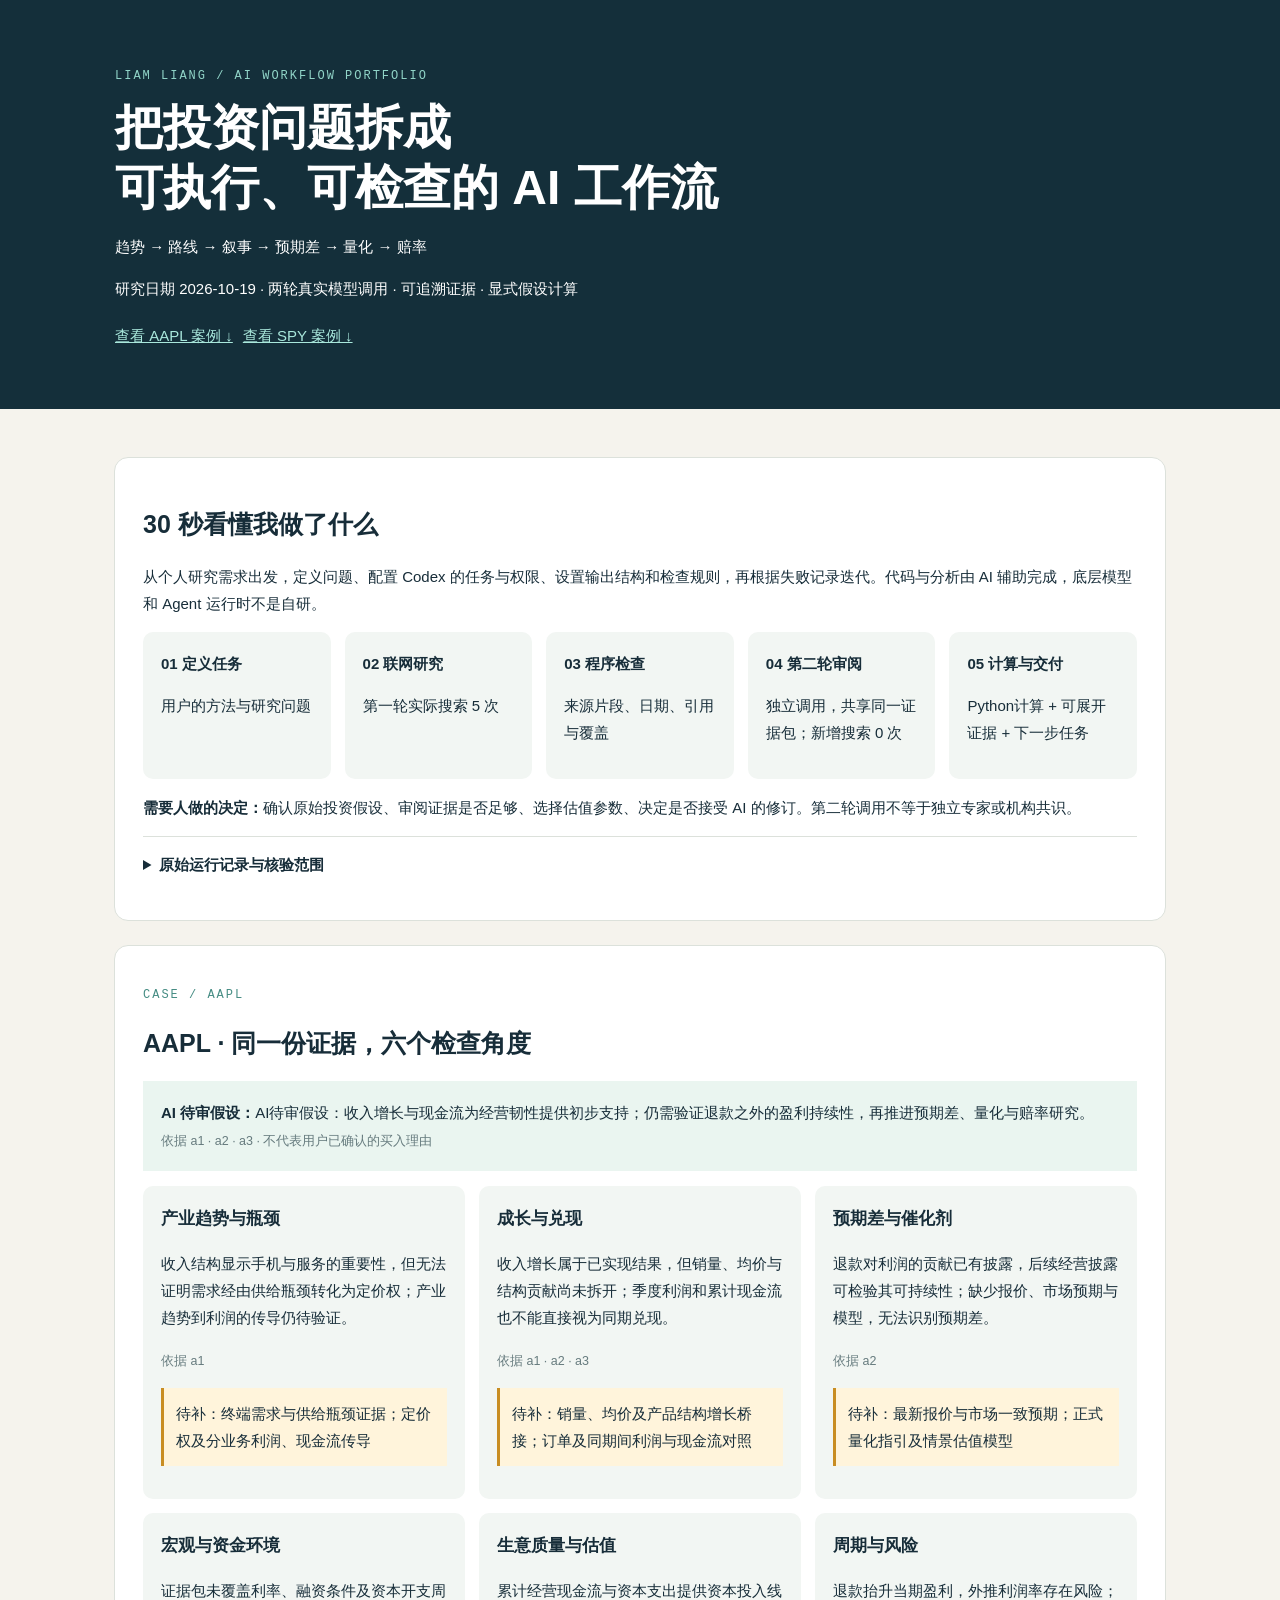
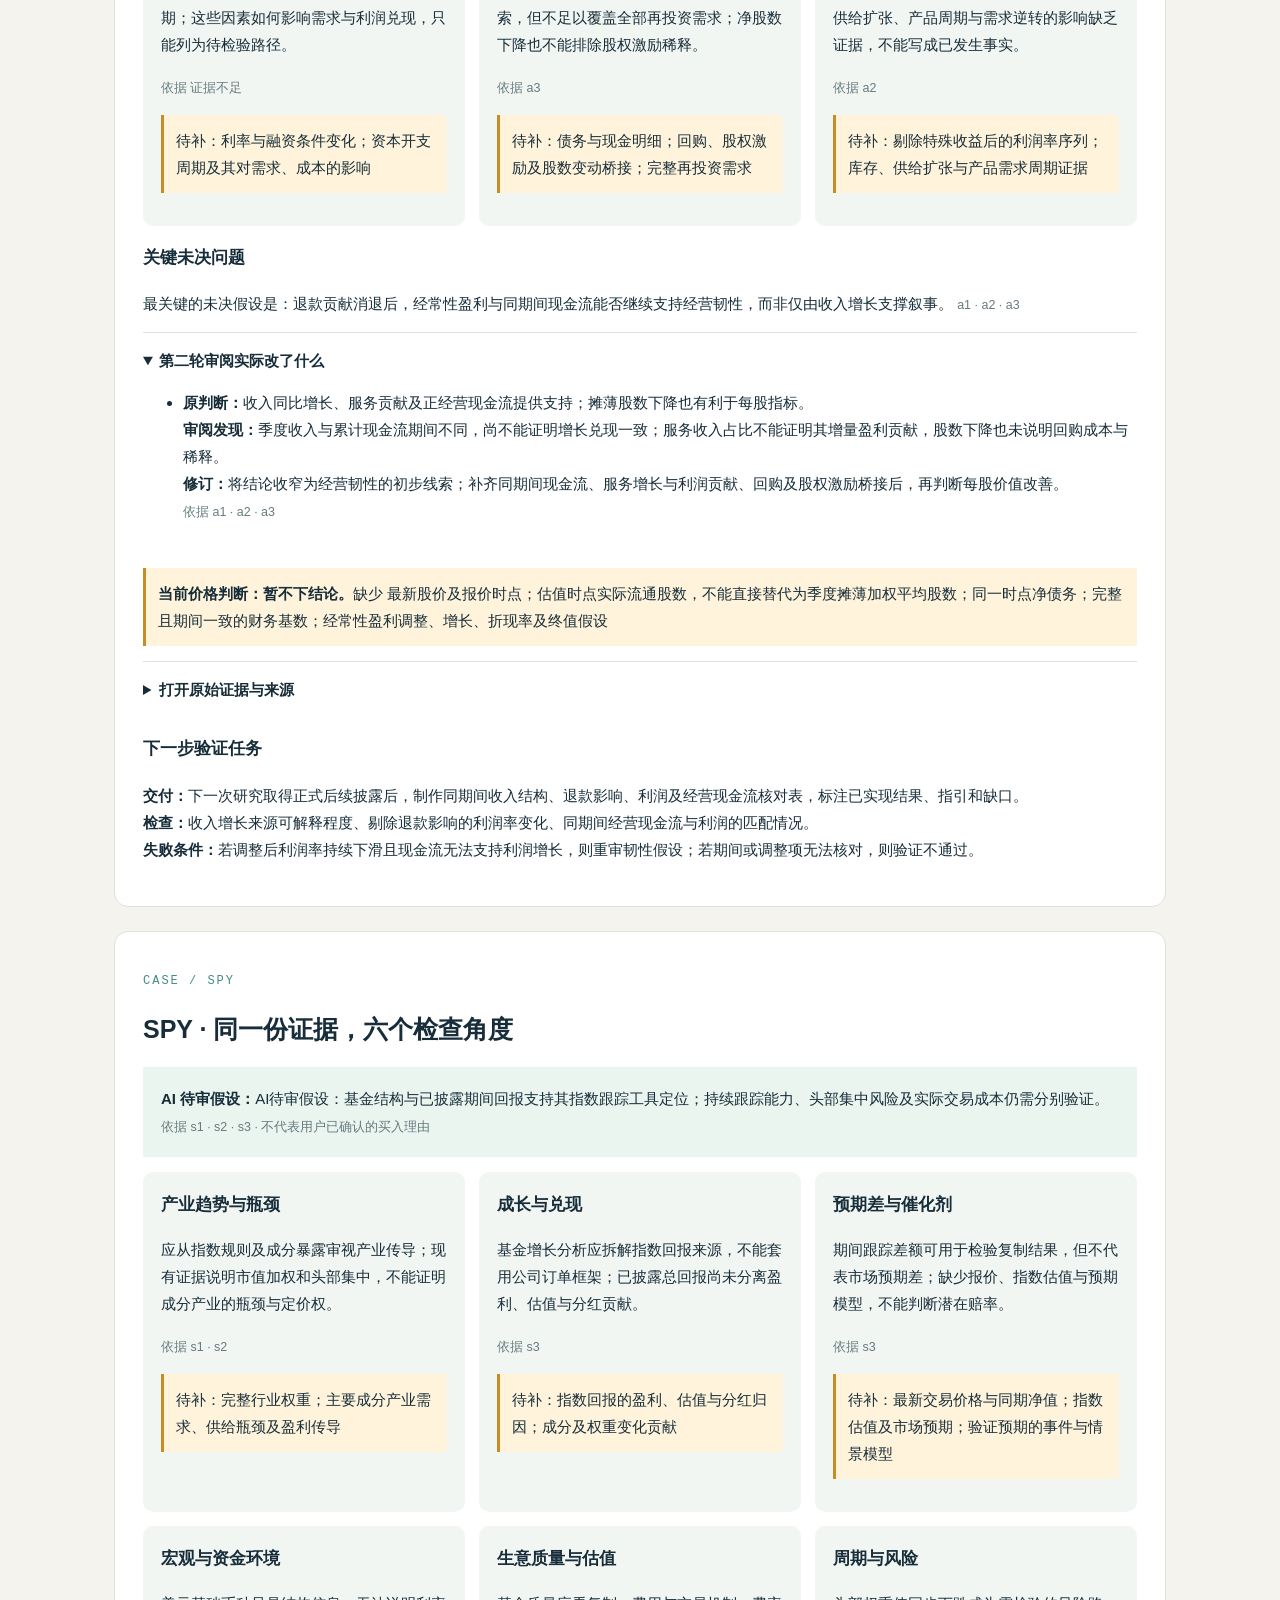
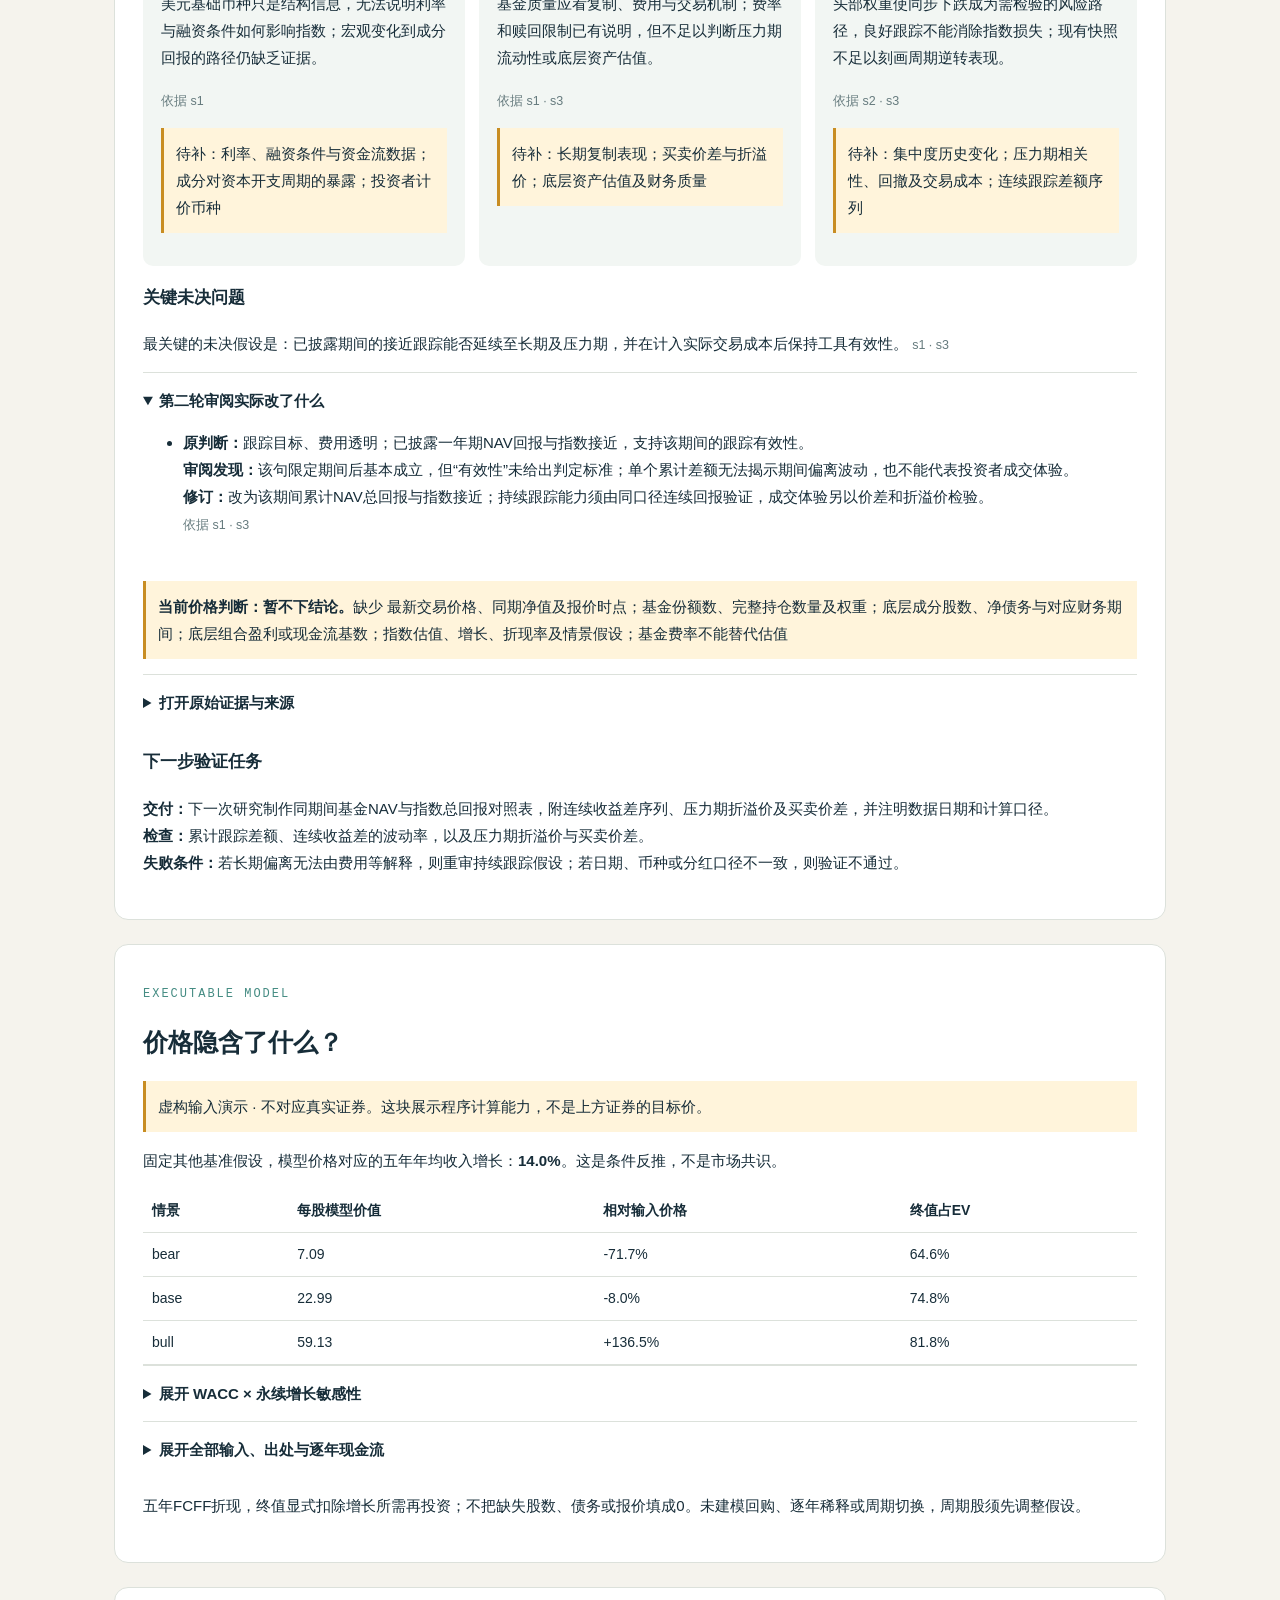
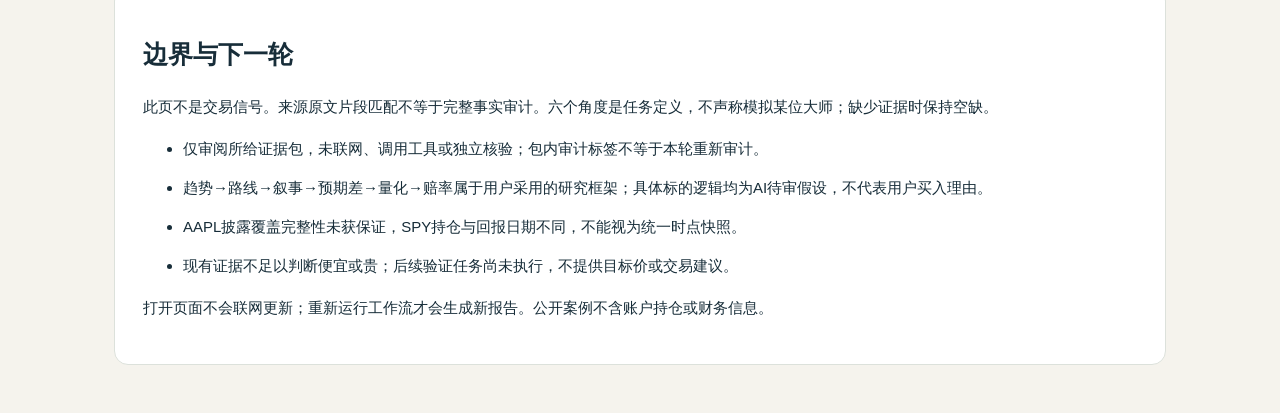
==== docs/index.html @ c24d78f6 "Show two-pass research review and explicit valuation workflow" ====
<!doctype html><html lang="zh-CN"><meta charset="utf-8"><meta name="viewport" content="width=device-width,initial-scale=1"><title>Equity Research Agent · 项目演示</title>
<style>:root{--ink:#172d39;--accent:#087e72}*{box-sizing:border-box}body{margin:0;background:#f5f3ed;color:var(--ink);font:15px/1.8 "Segoe UI","Microsoft YaHei",sans-serif}header{background:#142f3a;color:white;padding:55px max(24px,calc((100vw - 1050px)/2))}h1{font-size:clamp(30px,5vw,48px);line-height:1.25;margin:12px 0}h2{font-size:25px;line-height:1.4}h3{font-size:17px}main{max-width:1100px;margin:auto;padding:24px}section{background:white;padding:28px;margin:24px 0;border:1px solid #dce1db;border-radius:14px}.eyebrow{font:12px/1.6 monospace;letter-spacing:2px;color:#458c83}header .eyebrow{color:#91d5c8}.grid,.pipeline{display:grid;grid-template-columns:repeat(3,minmax(0,1fr));gap:14px}.pipeline{grid-template-columns:repeat(5,minmax(0,1fr))}article{background:#f2f6f3;padding:18px;border-radius:10px}article h3{margin:0 0 8px}small{color:#667b7e}.gap{background:#fff4db;padding:12px;border-left:3px solid #c88d22}.thesis{background:#eaf5f0;padding:18px}details{border-top:1px solid #dce1db;padding:14px 0}summary{cursor:pointer;font-weight:600}li{margin:12px 0}a{color:#087e72;overflow-wrap:anywhere}header a{color:#a9e8dc}pre{white-space:pre-wrap;overflow-wrap:anywhere;font-size:12px;max-height:400px;overflow:auto}table{border-collapse:collapse;width:100%;font-size:14px}td,th{border-bottom:1px solid #dce1db;padding:9px;text-align:left}.scroll{overflow-x:auto}nav a{display:inline-block;margin:5px 10px 5px 0}@media(max-width:700px){.grid,.pipeline{grid-template-columns:1fr}main{padding:14px}section{padding:18px}}</style>
<header><p class="eyebrow">LIAM LIANG / AI WORKFLOW PORTFOLIO</p><h1>把投资问题拆成<br>可执行、可检查的 AI 工作流</h1><p>趋势 → 路线 → 叙事 → 预期差 → 量化 → 赔率</p><p>研究日期 2026-10-19 · 两轮真实模型调用 · 可追溯证据 · 显式假设计算</p><nav><a href="#asset-AAPL">查看 AAPL 案例 ↓</a><a href="#asset-SPY">查看 SPY 案例 ↓</a></nav></header>
<main><section><h2>30 秒看懂我做了什么</h2><p>从个人研究需求出发，定义问题、配置 Codex 的任务与权限、设置输出结构和检查规则，再根据失败记录迭代。代码与分析由 AI 辅助完成，底层模型和 Agent 运行时不是自研。</p><div class="pipeline"><article><b>01 定义任务</b><p>用户的方法与研究问题</p></article><article><b>02 联网研究</b><p>第一轮实际搜索 5 次</p></article><article><b>03 程序检查</b><p>来源片段、日期、引用与覆盖</p></article><article><b>04 第二轮审阅</b><p>独立调用，共享同一证据包；新增搜索 0 次</p></article><article><b>05 计算与交付</b><p>Python计算 + 可展开证据 + 下一步任务</p></article></div><p><b>需要人做的决定：</b>确认原始投资假设、审阅证据是否足够、选择估值参数、决定是否接受 AI 的修订。第二轮调用不等于独立专家或机构共识。</p><details><summary>原始运行记录与核验范围</summary><pre>{
  &quot;research_runtime&quot;: {
    &quot;provider&quot;: &quot;Codex CLI&quot;,
    &quot;run_id&quot;: &quot;20261019-135059-304351&quot;,
    &quot;generated_at&quot;: &quot;2026-10-19T13:55:05+08:00&quot;,
    &quot;search_events&quot;: 5,
    &quot;turns&quot;: [
      {
        &quot;type&quot;: &quot;turn.completed&quot;,
        &quot;usage&quot;: {
          &quot;input_tokens&quot;: 223740,
          &quot;cached_input_tokens&quot;: 169728,
          &quot;cache_write_input_tokens&quot;: 0,
          &quot;output_tokens&quot;: 2436,
          &quot;reasoning_output_tokens&quot;: 14
        }
      }
    ]
  },
  &quot;review_runtime&quot;: {
    &quot;search_events&quot;: 0,
    &quot;turns&quot;: [
      {
        &quot;type&quot;: &quot;turn.completed&quot;,
        &quot;usage&quot;: {
          &quot;input_tokens&quot;: 19166,
          &quot;cached_input_tokens&quot;: 18944,
          &quot;cache_write_input_tokens&quot;: 0,
          &quot;output_tokens&quot;: 2460,
          &quot;reasoning_output_tokens&quot;: 0
        }
      }
    ],
    &quot;run_id&quot;: &quot;20261019-151551-722548&quot;,
    &quot;generated_at&quot;: &quot;2026-10-19T15:18:22+08:00&quot;,
    &quot;mode&quot;: &quot;separate-call-shared-evidence&quot;
  },
  &quot;source_audit&quot;: {
    &quot;checked_at&quot;: &quot;2026-10-19T14:00:28+08:00&quot;,
    &quot;sources&quot;: [
      {
        &quot;id&quot;: &quot;a-release&quot;,
        &quot;checked_at&quot;: &quot;2026-10-19T14:00:26+08:00&quot;,
        &quot;format&quot;: &quot;html&quot;,
        &quot;status&quot;: &quot;excerpt_matched&quot;,
        &quot;characters&quot;: 7227
      },
      {
        &quot;id&quot;: &quot;a-financials&quot;,
        &quot;checked_at&quot;: &quot;2026-10-19T14:00:26+08:00&quot;,
        &quot;format&quot;: &quot;pdf&quot;,
        &quot;status&quot;: &quot;excerpt_matched&quot;,
        &quot;characters&quot;: 6087
      },
      {
        &quot;id&quot;: &quot;s-fund&quot;,
        &quot;checked_at&quot;: &quot;2026-10-19T14:00:26+08:00&quot;,
        &quot;format&quot;: &quot;html&quot;,
        &quot;status&quot;: &quot;excerpt_matched&quot;,
        &quot;characters&quot;: 26610
      }
    ],
    &quot;matched&quot;: 3,
    &quot;total&quot;: 3,
    &quot;boundary&quot;: &quot;自动检查原文片段与引用链，不等于逐项数字审计或独立验证公司声明。未匹配的来源必须保留待核验标记。&quot;
  }
}</pre></details></section>
<section class="asset" id="asset-AAPL"><p class="eyebrow">CASE / AAPL</p><h2>AAPL · 同一份证据，六个检查角度</h2>
<p class="thesis"><b>AI 待审假设：</b>AI待审假设：收入增长与现金流为经营韧性提供初步支持；仍需验证退款之外的盈利持续性，再推进预期差、量化与赔率研究。<br><small>依据 a1 · a2 · a3 · 不代表用户已确认的买入理由</small></p>
<div class="grid"><article><h3>产业趋势与瓶颈</h3><p>收入结构显示手机与服务的重要性，但无法证明需求经由供给瓶颈转化为定价权；产业趋势到利润的传导仍待验证。</p><small>依据 a1</small><p class="gap">待补：终端需求与供给瓶颈证据；定价权及分业务利润、现金流传导</p></article><article><h3>成长与兑现</h3><p>收入增长属于已实现结果，但销量、均价与结构贡献尚未拆开；季度利润和累计现金流也不能直接视为同期兑现。</p><small>依据 a1 · a2 · a3</small><p class="gap">待补：销量、均价及产品结构增长桥接；订单及同期间利润与现金流对照</p></article><article><h3>预期差与催化剂</h3><p>退款对利润的贡献已有披露，后续经营披露可检验其可持续性；缺少报价、市场预期与模型，无法识别预期差。</p><small>依据 a2</small><p class="gap">待补：最新报价与市场一致预期；正式量化指引及情景估值模型</p></article><article><h3>宏观与资金环境</h3><p>证据包未覆盖利率、融资条件及资本开支周期；这些因素如何影响需求与利润兑现，只能列为待检验路径。</p><small>依据 证据不足</small><p class="gap">待补：利率与融资条件变化；资本开支周期及其对需求、成本的影响</p></article><article><h3>生意质量与估值</h3><p>累计经营现金流与资本支出提供资本投入线索，但不足以覆盖全部再投资需求；净股数下降也不能排除股权激励稀释。</p><small>依据 a3</small><p class="gap">待补：债务与现金明细；回购、股权激励及股数变动桥接；完整再投资需求</p></article><article><h3>周期与风险</h3><p>退款抬升当期盈利，外推利润率存在风险；供给扩张、产品周期与需求逆转的影响缺乏证据，不能写成已发生事实。</p><small>依据 a2</small><p class="gap">待补：剔除特殊收益后的利润率序列；库存、供给扩张与产品需求周期证据</p></article></div><h3>关键未决问题</h3><p>最关键的未决假设是：退款贡献消退后，经常性盈利与同期间现金流能否继续支持经营韧性，而非仅由收入增长支撑叙事。 <small>a1 · a2 · a3</small></p>
<details open><summary>第二轮审阅实际改了什么</summary><ul><li><strong>原判断：</strong>收入同比增长、服务贡献及正经营现金流提供支持；摊薄股数下降也有利于每股指标。<br><strong>审阅发现：</strong>季度收入与累计现金流期间不同，尚不能证明增长兑现一致；服务收入占比不能证明其增量盈利贡献，股数下降也未说明回购成本与稀释。<br><strong>修订：</strong>将结论收窄为经营韧性的初步线索；补齐同期间现金流、服务增长与利润贡献、回购及股权激励桥接后，再判断每股价值改善。<br><small>依据 a1 · a2 · a3</small></li></ul></details>
<p class="gap"><b>当前价格判断：暂不下结论。</b>缺少 最新股价及报价时点；估值时点实际流通股数，不能直接替代为季度摊薄加权平均股数；同一时点净债务；完整且期间一致的财务基数；经常性盈利调整、增长、折现率及终值假设</p>
<details><summary>打开原始证据与来源</summary><ul><li><b>a1</b> 截至2026-06-27的FY2026第三财季，未经审计美国GAAP收入109,417百万美元，其中iPhone 54,252百万、服务30,739百万；据此计算占比分别约49.6%、28.1%。 <a href="https://www.apple.com/newsroom/pdfs/fy2026q3/FY26_Q3_Consolidated_Financial_Statements.pdf" target="_blank" rel="noopener noreferrer">a-financials</a><br><small>source_excerpt_matched</small></li><li><b>a2</b> 同季已实现收入同比增16%，GAAP毛利率50.1%、摊薄EPS 2.02美元；公告称关税退款分别贡献约2个百分点及0.11美元，不能全部视为经常性盈利。 <a href="https://www.apple.com/newsroom/2026/07/apple-reports-third-quarter-results/" target="_blank" rel="noopener noreferrer">a-release</a> <a href="https://www.apple.com/newsroom/pdfs/fy2026q3/FY26_Q3_Consolidated_Financial_Statements.pdf" target="_blank" rel="noopener noreferrer">a-financials</a><br><small>source_excerpt_matched</small></li><li><b>a3</b> FY2026前九个月美国GAAP经营现金流116,996百万美元，购建固定资产支出6,799百万美元；第三财季摊薄加权平均股数14,714,676千股，上年同期14,948,179千股，净股数下降不等于不存在股权激励稀释。 <a href="https://www.apple.com/newsroom/pdfs/fy2026q3/FY26_Q3_Consolidated_Financial_Statements.pdf" target="_blank" rel="noopener noreferrer">a-financials</a><br><small>source_excerpt_matched</small></li></ul></details>
<h3>下一步验证任务</h3><p><b>交付：</b>下一次研究取得正式后续披露后，制作同期间收入结构、退款影响、利润及经营现金流核对表，标注已实现结果、指引和缺口。<br><b>检查：</b>收入增长来源可解释程度、剔除退款影响的利润率变化、同期间经营现金流与利润的匹配情况。<br><b>失败条件：</b>若调整后利润率持续下滑且现金流无法支持利润增长，则重审韧性假设；若期间或调整项无法核对，则验证不通过。</p></section><section class="asset" id="asset-SPY"><p class="eyebrow">CASE / SPY</p><h2>SPY · 同一份证据，六个检查角度</h2>
<p class="thesis"><b>AI 待审假设：</b>AI待审假设：基金结构与已披露期间回报支持其指数跟踪工具定位；持续跟踪能力、头部集中风险及实际交易成本仍需分别验证。<br><small>依据 s1 · s2 · s3 · 不代表用户已确认的买入理由</small></p>
<div class="grid"><article><h3>产业趋势与瓶颈</h3><p>应从指数规则及成分暴露审视产业传导；现有证据说明市值加权和头部集中，不能证明成分产业的瓶颈与定价权。</p><small>依据 s1 · s2</small><p class="gap">待补：完整行业权重；主要成分产业需求、供给瓶颈及盈利传导</p></article><article><h3>成长与兑现</h3><p>基金增长分析应拆解指数回报来源，不能套用公司订单框架；已披露总回报尚未分离盈利、估值与分红贡献。</p><small>依据 s3</small><p class="gap">待补：指数回报的盈利、估值与分红归因；成分及权重变化贡献</p></article><article><h3>预期差与催化剂</h3><p>期间跟踪差额可用于检验复制结果，但不代表市场预期差；缺少报价、指数估值与预期模型，不能判断潜在赔率。</p><small>依据 s3</small><p class="gap">待补：最新交易价格与同期净值；指数估值及市场预期；验证预期的事件与情景模型</p></article><article><h3>宏观与资金环境</h3><p>美元基础币种只是结构信息，无法说明利率与融资条件如何影响指数；宏观变化到成分回报的路径仍缺乏证据。</p><small>依据 s1</small><p class="gap">待补：利率、融资条件与资金流数据；成分对资本开支周期的暴露；投资者计价币种</p></article><article><h3>生意质量与估值</h3><p>基金质量应看复制、费用与交易机制；费率和赎回限制已有说明，但不足以判断压力期流动性或底层资产估值。</p><small>依据 s1 · s3</small><p class="gap">待补：长期复制表现；买卖价差与折溢价；底层资产估值及财务质量</p></article><article><h3>周期与风险</h3><p>头部权重使同步下跌成为需检验的风险路径，良好跟踪不能消除指数损失；现有快照不足以刻画周期逆转表现。</p><small>依据 s2 · s3</small><p class="gap">待补：集中度历史变化；压力期相关性、回撤及交易成本；连续跟踪差额序列</p></article></div><h3>关键未决问题</h3><p>最关键的未决假设是：已披露期间的接近跟踪能否延续至长期及压力期，并在计入实际交易成本后保持工具有效性。 <small>s1 · s3</small></p>
<details open><summary>第二轮审阅实际改了什么</summary><ul><li><strong>原判断：</strong>跟踪目标、费用透明；已披露一年期NAV回报与指数接近，支持该期间的跟踪有效性。<br><strong>审阅发现：</strong>该句限定期间后基本成立，但“有效性”未给出判定标准；单个累计差额无法揭示期间偏离波动，也不能代表投资者成交体验。<br><strong>修订：</strong>改为该期间累计NAV总回报与指数接近；持续跟踪能力须由同口径连续回报验证，成交体验另以价差和折溢价检验。<br><small>依据 s1 · s3</small></li></ul></details>
<p class="gap"><b>当前价格判断：暂不下结论。</b>缺少 最新交易价格、同期净值及报价时点；基金份额数、完整持仓数量及权重；底层成分股数、净债务与对应财务期间；底层组合盈利或现金流基数；指数估值、增长、折现率及情景假设；基金费率不能替代估值</p>
<details><summary>打开原始证据与来源</summary><ul><li><b>s1</b> 截至2026-10-19的基金资料：SPY以费用前大致跟踪S&amp;P 500价格及收益表现为目标，指数按自由流通市值加权；基础币种USD，年度总费用率0.0945%。ETF份额不能由个人逐份向基金赎回。 <a href="https://www.ssga.com/us/en/intermediary/etfs/state-street-spdr-sp-500-etf-trust-spy?trk=article-ssr-frontend-pulse_little-text-block" target="_blank" rel="noopener noreferrer">s-fund</a><br><small>source_excerpt_matched</small></li><li><b>s2</b> 2026-10-15基金持仓权重：英伟达7.88%、Apple 7.48%、微软6.00%；三者合计21.36%，按公布的前十大证券权重加总为38.63%，包含Alphabet两类股份。 <a href="https://www.ssga.com/us/en/intermediary/etfs/state-street-spdr-sp-500-etf-trust-spy?trk=article-ssr-frontend-pulse_little-text-block" target="_blank" rel="noopener noreferrer">s-fund</a><br><small>source_excerpt_matched</small></li><li><b>s3</b> 截至2026-09-30的一年期USD税前总回报，基金NAV为15.60%、指数15.74%，相差负0.14个百分点；基金回报已扣费用并假设分红再投资。这是期间跟踪差额，不是跟踪误差波动率。 <a href="https://www.ssga.com/us/en/intermediary/etfs/state-street-spdr-sp-500-etf-trust-spy?trk=article-ssr-frontend-pulse_little-text-block" target="_blank" rel="noopener noreferrer">s-fund</a><br><small>source_excerpt_matched</small></li></ul></details>
<h3>下一步验证任务</h3><p><b>交付：</b>下一次研究制作同期间基金NAV与指数总回报对照表，附连续收益差序列、压力期折溢价及买卖价差，并注明数据日期和计算口径。<br><b>检查：</b>累计跟踪差额、连续收益差的波动率，以及压力期折溢价与买卖价差。<br><b>失败条件：</b>若长期偏离无法由费用等解释，则重审持续跟踪假设；若日期、币种或分红口径不一致，则验证不通过。</p></section><section><p class="eyebrow">EXECUTABLE MODEL</p><h2>价格隐含了什么？</h2><p class="gap">虚构输入演示 · 不对应真实证券。这块展示程序计算能力，不是上方证券的目标价。</p>
<p>固定其他基准假设，模型价格对应的五年年均收入增长：<b>14.0%</b>。这是条件反推，不是市场共识。</p>
<div class="scroll"><table><tr><th>情景</th><th>每股模型价值</th><th>相对输入价格</th><th>终值占EV</th></tr><tr><td>bear</td><td>7.09</td><td>-71.7%</td><td>64.6%</td></tr><tr><td>base</td><td>22.99</td><td>-8.0%</td><td>74.8%</td></tr><tr><td>bull</td><td>59.13</td><td>+136.5%</td><td>81.8%</td></tr></table></div>
<details><summary>展开 WACC × 永续增长敏感性</summary><table><tr><th>WACC</th><th>g</th><th>每股模型价值</th></tr><tr><td>9.0%</td><td>2.0%</td><td>26.17</td></tr><tr><td>9.0%</td><td>2.5%</td><td>27.05</td></tr><tr><td>9.0%</td><td>3.0%</td><td>28.07</td></tr><tr><td>10.0%</td><td>2.0%</td><td>22.44</td></tr><tr><td>10.0%</td><td>2.5%</td><td>22.99</td></tr><tr><td>10.0%</td><td>3.0%</td><td>23.62</td></tr><tr><td>11.0%</td><td>2.0%</td><td>19.54</td></tr><tr><td>11.0%</td><td>2.5%</td><td>19.89</td></tr><tr><td>11.0%</td><td>3.0%</td><td>20.29</td></tr></table></details>
<details><summary>展开全部输入、出处与逐年现金流</summary><pre>{
  &quot;input&quot;: {
    &quot;asset&quot;: &quot;SYNTHETIC-DEMO&quot;,
    &quot;synthetic&quot;: true,
    &quot;kind&quot;: &quot;equity&quot;,
    &quot;currency&quot;: &quot;USD&quot;,
    &quot;unit&quot;: &quot;millions; revenue and net debt in USD millions, shares in millions&quot;,
    &quot;revenue&quot;: 1000,
    &quot;shares&quot;: 100,
    &quot;price&quot;: 25,
    &quot;net_debt&quot;: 200,
    &quot;provenance&quot;: [
      {
        &quot;field&quot;: &quot;all inputs&quot;,
        &quot;type&quot;: &quot;synthetic&quot;,
        &quot;note&quot;: &quot;Invented engineering demo, not market data, not AAPL/SPY valuation or a user view.&quot;
      }
    ],
    &quot;scenarios&quot;: {
      &quot;bear&quot;: {
        &quot;growth&quot;: 0.03,
        &quot;ebit_margin&quot;: 0.14,
        &quot;tax_rate&quot;: 0.25,
        &quot;da_ratio&quot;: 0.03,
        &quot;capex_ratio&quot;: 0.05,
        &quot;nwc_ratio&quot;: 0.1,
        &quot;wacc&quot;: 0.12,
        &quot;terminal_growth&quot;: 0.02,
        &quot;terminal_roic&quot;: 0.12
      },
      &quot;base&quot;: {
        &quot;growth&quot;: 0.12,
        &quot;ebit_margin&quot;: 0.2,
        &quot;tax_rate&quot;: 0.25,
        &quot;da_ratio&quot;: 0.03,
        &quot;capex_ratio&quot;: 0.05,
        &quot;nwc_ratio&quot;: 0.1,
        &quot;wacc&quot;: 0.1,
        &quot;terminal_growth&quot;: 0.025,
        &quot;terminal_roic&quot;: 0.15
      },
      &quot;bull&quot;: {
        &quot;growth&quot;: 0.22,
        &quot;ebit_margin&quot;: 0.26,
        &quot;tax_rate&quot;: 0.25,
        &quot;da_ratio&quot;: 0.03,
        &quot;capex_ratio&quot;: 0.05,
        &quot;nwc_ratio&quot;: 0.1,
        &quot;wacc&quot;: 0.09,
        &quot;terminal_growth&quot;: 0.03,
        &quot;terminal_roic&quot;: 0.2
      }
    }
  },
  &quot;scenarios&quot;: {
    &quot;bear&quot;: {
      &quot;value_per_share&quot;: 7.085642366529311,
      &quot;upside_pct&quot;: -71.65743053388276,
      &quot;enterprise_value&quot;: 908.5642366529311,
      &quot;equity_value_before_floor&quot;: 708.5642366529311,
      &quot;terminal_pv_share&quot;: 0.6461726871922545,
      &quot;years&quot;: [
        {
          &quot;year&quot;: 1,
          &quot;revenue&quot;: 1030.0,
          &quot;fcff&quot;: 84.55000000000001,
          &quot;discounted_fcff&quot;: 75.49107142857143
        },
        {
          &quot;year&quot;: 2,
          &quot;revenue&quot;: 1060.9,
          &quot;fcff&quot;: 87.0865,
          &quot;discounted_fcff&quot;: 69.42482461734693
        },
        {
          &quot;year&quot;: 3,
          &quot;revenue&quot;: 1092.727,
          &quot;fcff&quot;: 89.699095,
          &quot;discounted_fcff&quot;: 63.84604406773868
        },
        {
          &quot;year&quot;: 4,
          &quot;revenue&quot;: 1125.50881,
          &quot;fcff&quot;: 92.39006785000001,
          &quot;discounted_fcff&quot;: 58.715558383723966
        },
        {
          &quot;year&quot;: 5,
          &quot;revenue&quot;: 1159.2740743000002,
          &quot;fcff&quot;: 95.16176988550001,
          &quot;discounted_fcff&quot;: 53.99734387074615
        }
      ]
    },
    &quot;base&quot;: {
      &quot;value_per_share&quot;: 22.991479009191703,
      &quot;upside_pct&quot;: -8.034083963233185,
      &quot;enterprise_value&quot;: 2499.1479009191703,
      &quot;equity_value_before_floor&quot;: 2299.1479009191703,
      &quot;terminal_pv_share&quot;: 0.7480098966549654,
      &quot;years&quot;: [
        {
          &quot;year&quot;: 1,
          &quot;revenue&quot;: 1120.0,
          &quot;fcff&quot;: 133.6,
          &quot;discounted_fcff&quot;: 121.45454545454544
        },
        {
          &quot;year&quot;: 2,
          &quot;revenue&quot;: 1254.4,
          &quot;fcff&quot;: 149.63200000000003,
          &quot;discounted_fcff&quot;: 123.66280991735537
        },
        {
          &quot;year&quot;: 3,
          &quot;revenue&quot;: 1404.9280000000003,
          &quot;fcff&quot;: 167.58784000000003,
          &quot;discounted_fcff&quot;: 125.91122464312545
        },
        {
          &quot;year&quot;: 4,
          &quot;revenue&quot;: 1573.5193600000005,
          &quot;fcff&quot;: 187.69838080000008,
          &quot;discounted_fcff&quot;: 128.20051963663687
        },
        {
          &quot;year&quot;: 5,
          &quot;revenue&quot;: 1762.3416832000007,
          &quot;fcff&quot;: 210.22218649600012,
          &quot;discounted_fcff&quot;: 130.53143817548482
        }
      ]
    },
    &quot;bull&quot;: {
      &quot;value_per_share&quot;: 59.12607173233215,
      &quot;upside_pct&quot;: 136.5042869293286,
      &quot;enterprise_value&quot;: 6112.607173233215,
      &quot;equity_value_before_floor&quot;: 5912.607173233215,
      &quot;terminal_pv_share&quot;: 0.8176730583079,
      &quot;years&quot;: [
        {
          &quot;year&quot;: 1,
          &quot;revenue&quot;: 1220.0,
          &quot;fcff&quot;: 191.5,
          &quot;discounted_fcff&quot;: 175.6880733944954
        },
        {
          &quot;year&quot;: 2,
          &quot;revenue&quot;: 1488.3999999999999,
          &quot;fcff&quot;: 233.63,
          &quot;discounted_fcff&quot;: 196.6416968268664
        },
        {
          &quot;year&quot;: 3,
          &quot;revenue&quot;: 1815.8479999999997,
          &quot;fcff&quot;: 285.0285999999999,
          &quot;discounted_fcff&quot;: 220.09437626493298
        },
        {
          &quot;year&quot;: 4,
          &quot;revenue&quot;: 2215.33456,
          &quot;fcff&quot;: 347.7348919999999,
          &quot;discounted_fcff&quot;: 246.34416425983318
        },
        {
          &quot;year&quot;: 5,
          &quot;revenue&quot;: 2702.7081631999995,
          &quot;fcff&quot;: 424.2365682399999,
          &quot;discounted_fcff&quot;: 275.72466091467567
        }
      ]
    }
  },
  &quot;sensitivity&quot;: [
    {
      &quot;wacc&quot;: 0.09000000000000001,
      &quot;terminal_growth&quot;: 0.02,
      &quot;value_per_share&quot;: 26.172369714299194
    },
    {
      &quot;wacc&quot;: 0.09000000000000001,
      &quot;terminal_growth&quot;: 0.025,
      &quot;value_per_share&quot;: 27.052818198605593
    },
    {
      &quot;wacc&quot;: 0.09000000000000001,
      &quot;terminal_growth&quot;: 0.030000000000000002,
      &quot;value_per_share&quot;: 28.070463087185622
    },
    {
      &quot;wacc&quot;: 0.1,
      &quot;terminal_growth&quot;: 0.02,
      &quot;value_per_share&quot;: 22.435222281637497
    },
    {
      &quot;wacc&quot;: 0.1,
      &quot;terminal_growth&quot;: 0.025,
      &quot;value_per_share&quot;: 22.991479009191703
    },
    {
      &quot;wacc&quot;: 0.1,
      &quot;terminal_growth&quot;: 0.030000000000000002,
      &quot;value_per_share&quot;: 23.619384729756415
    },
    {
      &quot;wacc&quot;: 0.11,
      &quot;terminal_growth&quot;: 0.02,
      &quot;value_per_share&quot;: 19.53649517088607
    },
    {
      &quot;wacc&quot;: 0.11,
      &quot;terminal_growth&quot;: 0.025,
      &quot;value_per_share&quot;: 19.89229400647296
    },
    {
      &quot;wacc&quot;: 0.11,
      &quot;terminal_growth&quot;: 0.030000000000000002,
      &quot;value_per_share&quot;: 20.2860310464308
    }
  ],
  &quot;implied_five_year_growth&quot;: 0.1401580910219008,
  &quot;reverse_status&quot;: &quot;solved&quot;,
  &quot;boundary&quot;: &quot;Conditional model output, not market consensus or a recommendation. Fixed margins, share count and annual growth; no probability weighting. Terminal growth requires reinvestment. Cyclicals require normalized assumptions.&quot;
}</pre></details>
<p>五年FCFF折现，终值显式扣除增长所需再投资；不把缺失股数、债务或报价填成0。未建模回购、逐年稀释或周期切换，周期股须先调整假设。</p></section><section><h2>边界与下一轮</h2><p>此页不是交易信号。来源原文片段匹配不等于完整事实审计。六个角度是任务定义，不声称模拟某位大师；缺少证据时保持空缺。</p><ul><li>仅审阅所给证据包，未联网、调用工具或独立核验；包内审计标签不等于本轮重新审计。</li><li>趋势→路线→叙事→预期差→量化→赔率属于用户采用的研究框架；具体标的逻辑均为AI待审假设，不代表用户买入理由。</li><li>AAPL披露覆盖完整性未获保证，SPY持仓与回报日期不同，不能视为统一时点快照。</li><li>现有证据不足以判断便宜或贵；后续验证任务尚未执行，不提供目标价或交易建议。</li></ul><p>打开页面不会联网更新；重新运行工作流才会生成新报告。公开案例不含账户持仓或财务信息。</p></section></main></html>
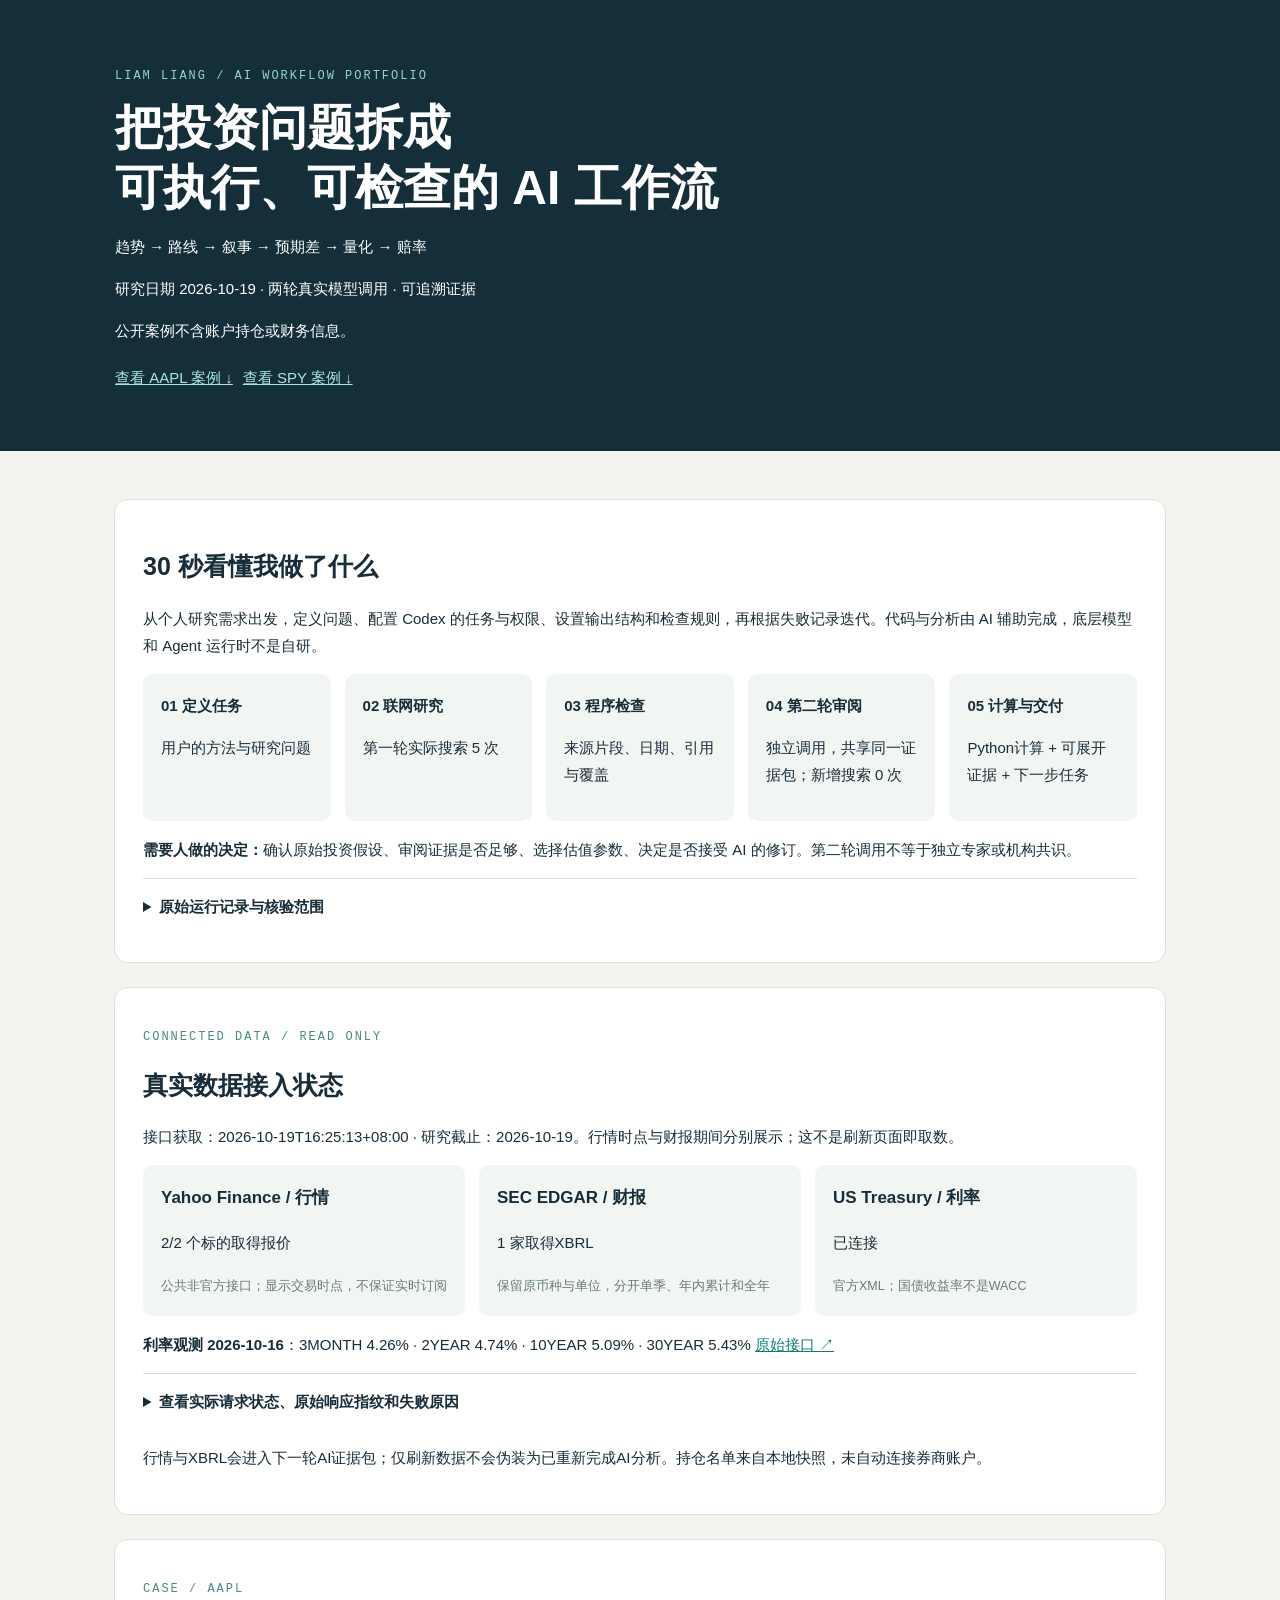
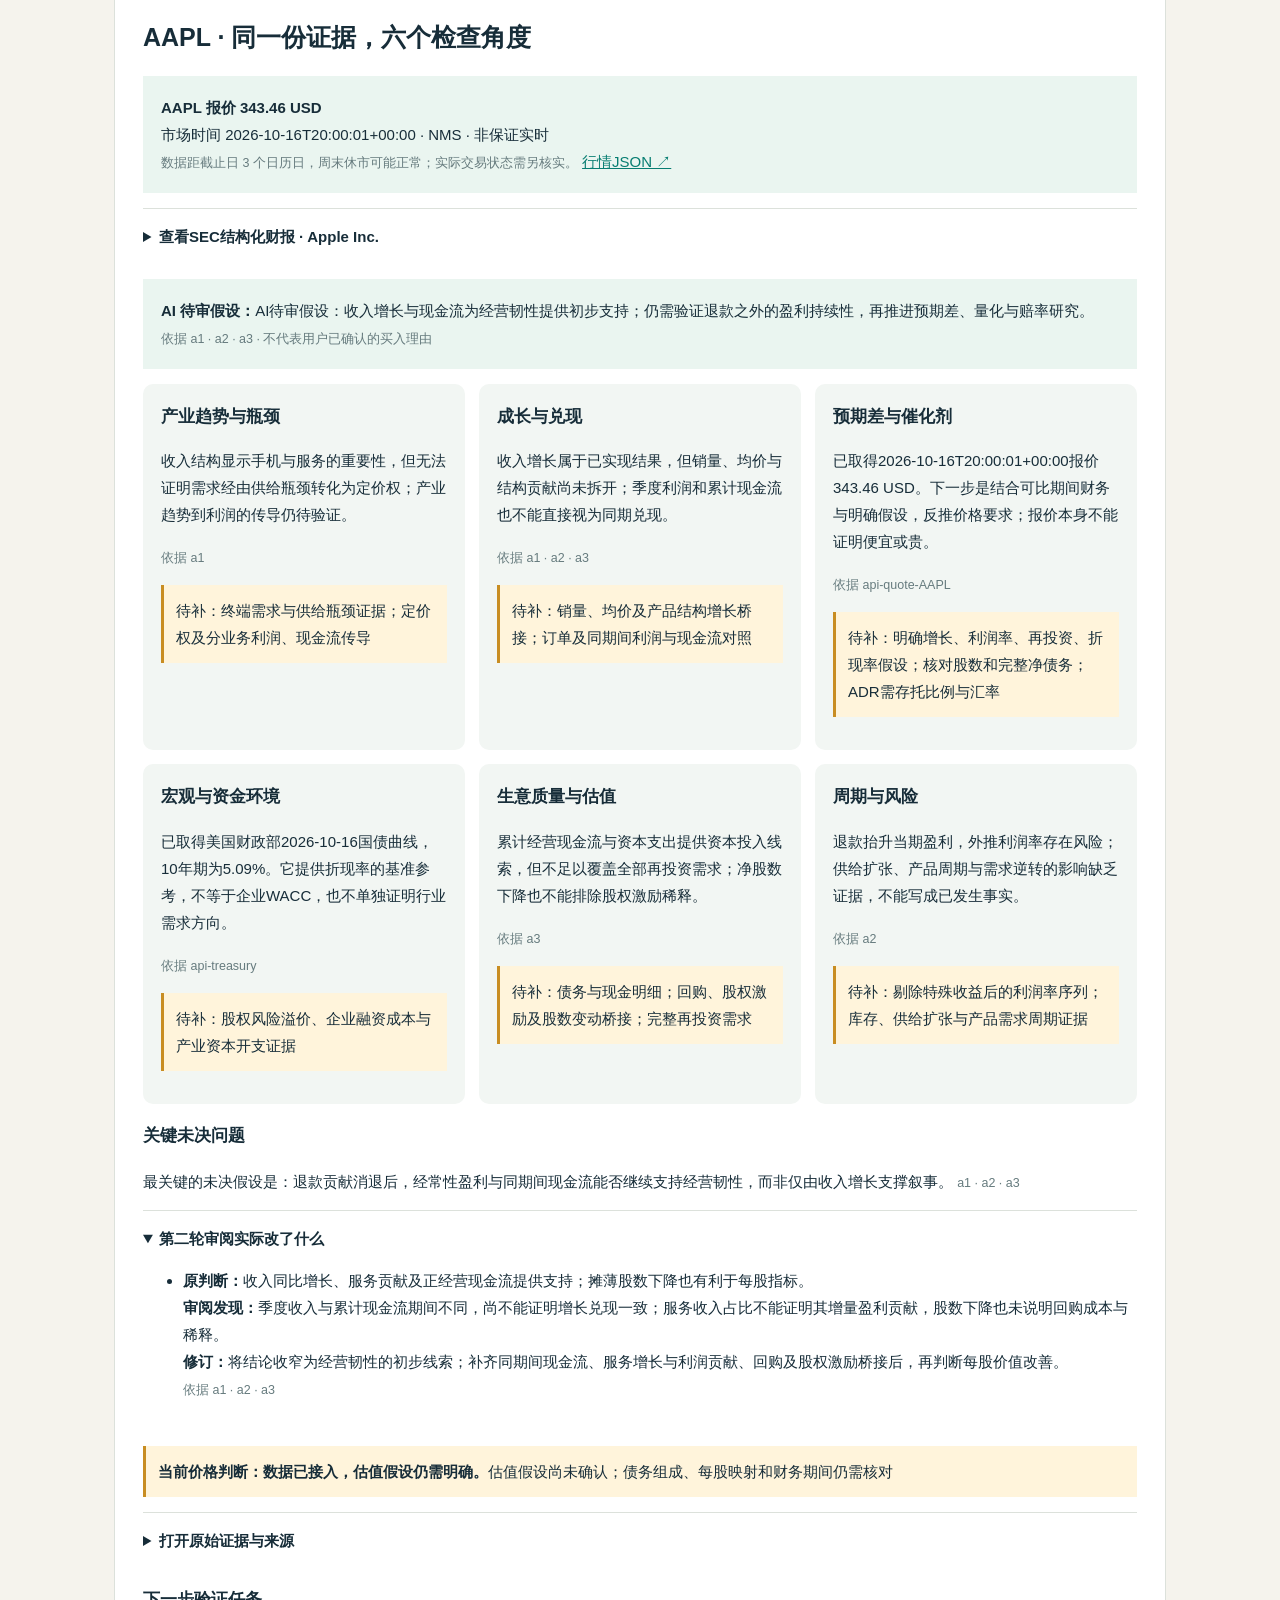
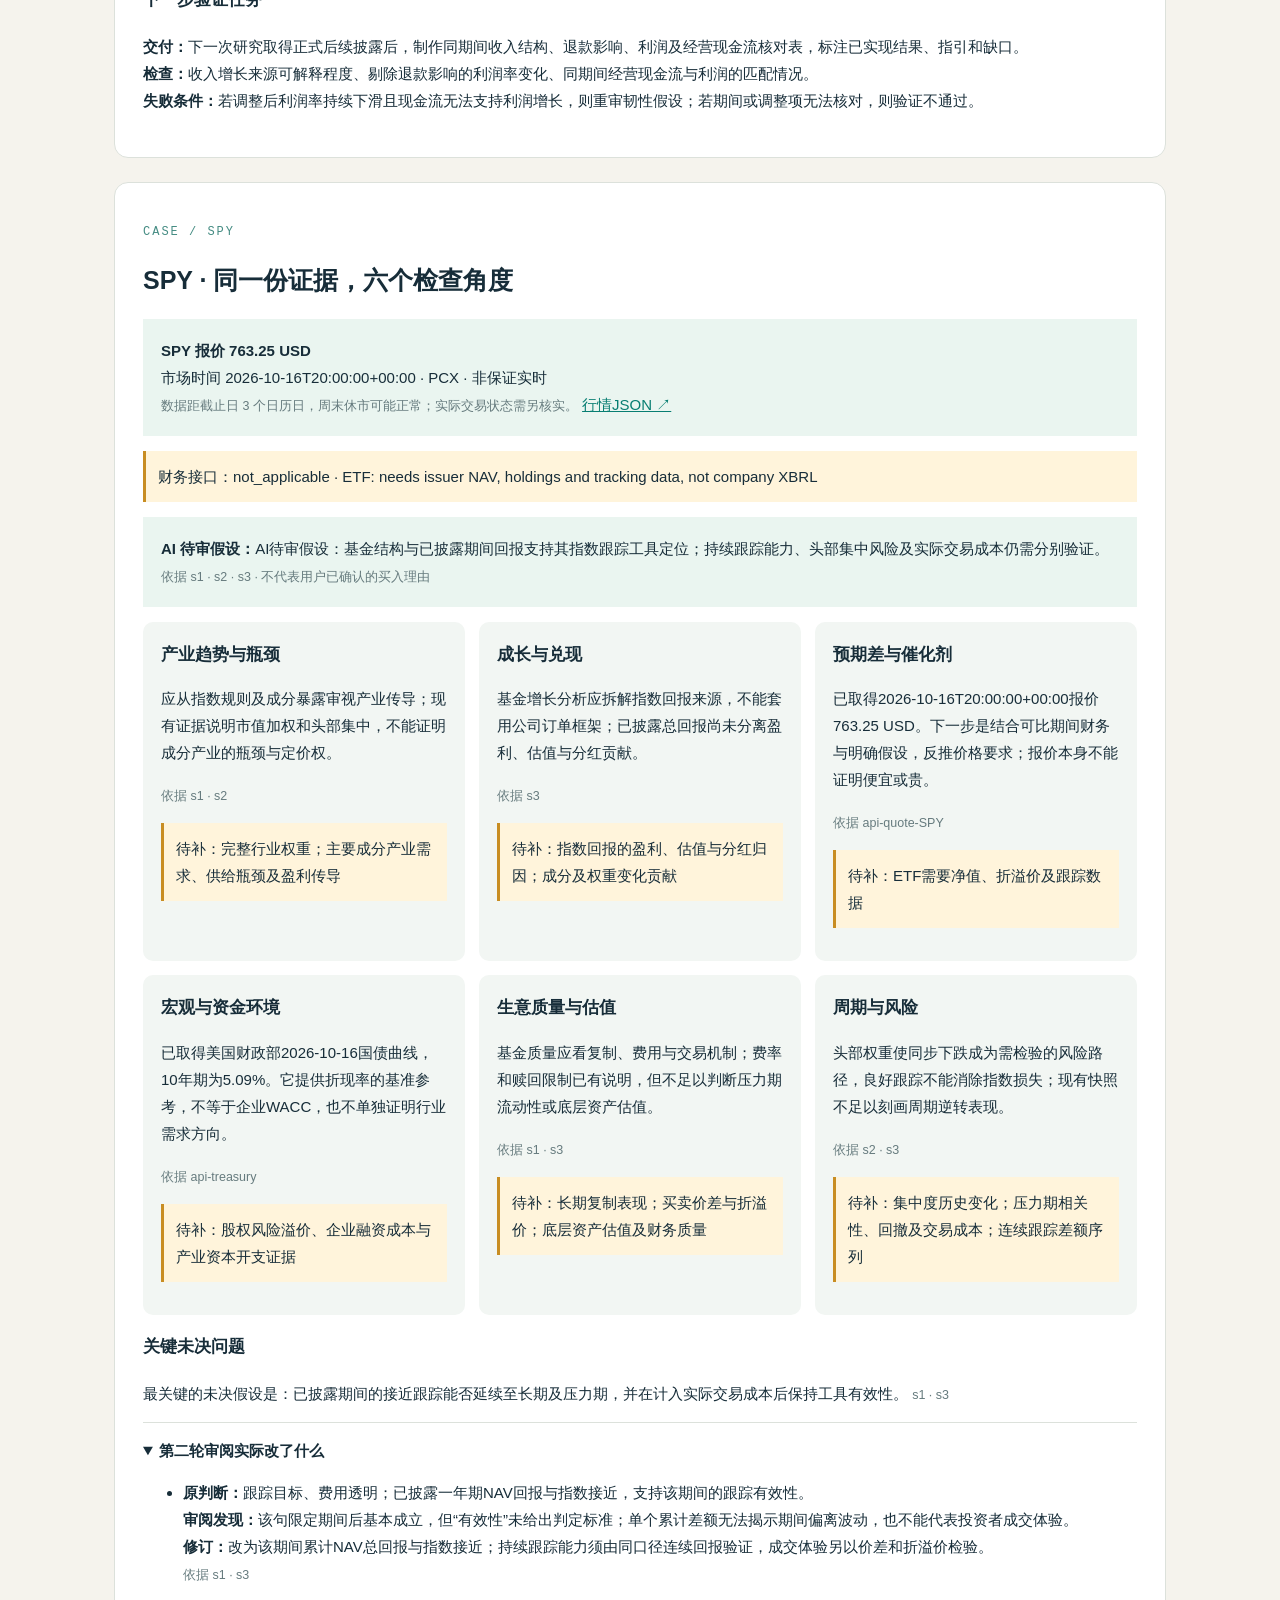
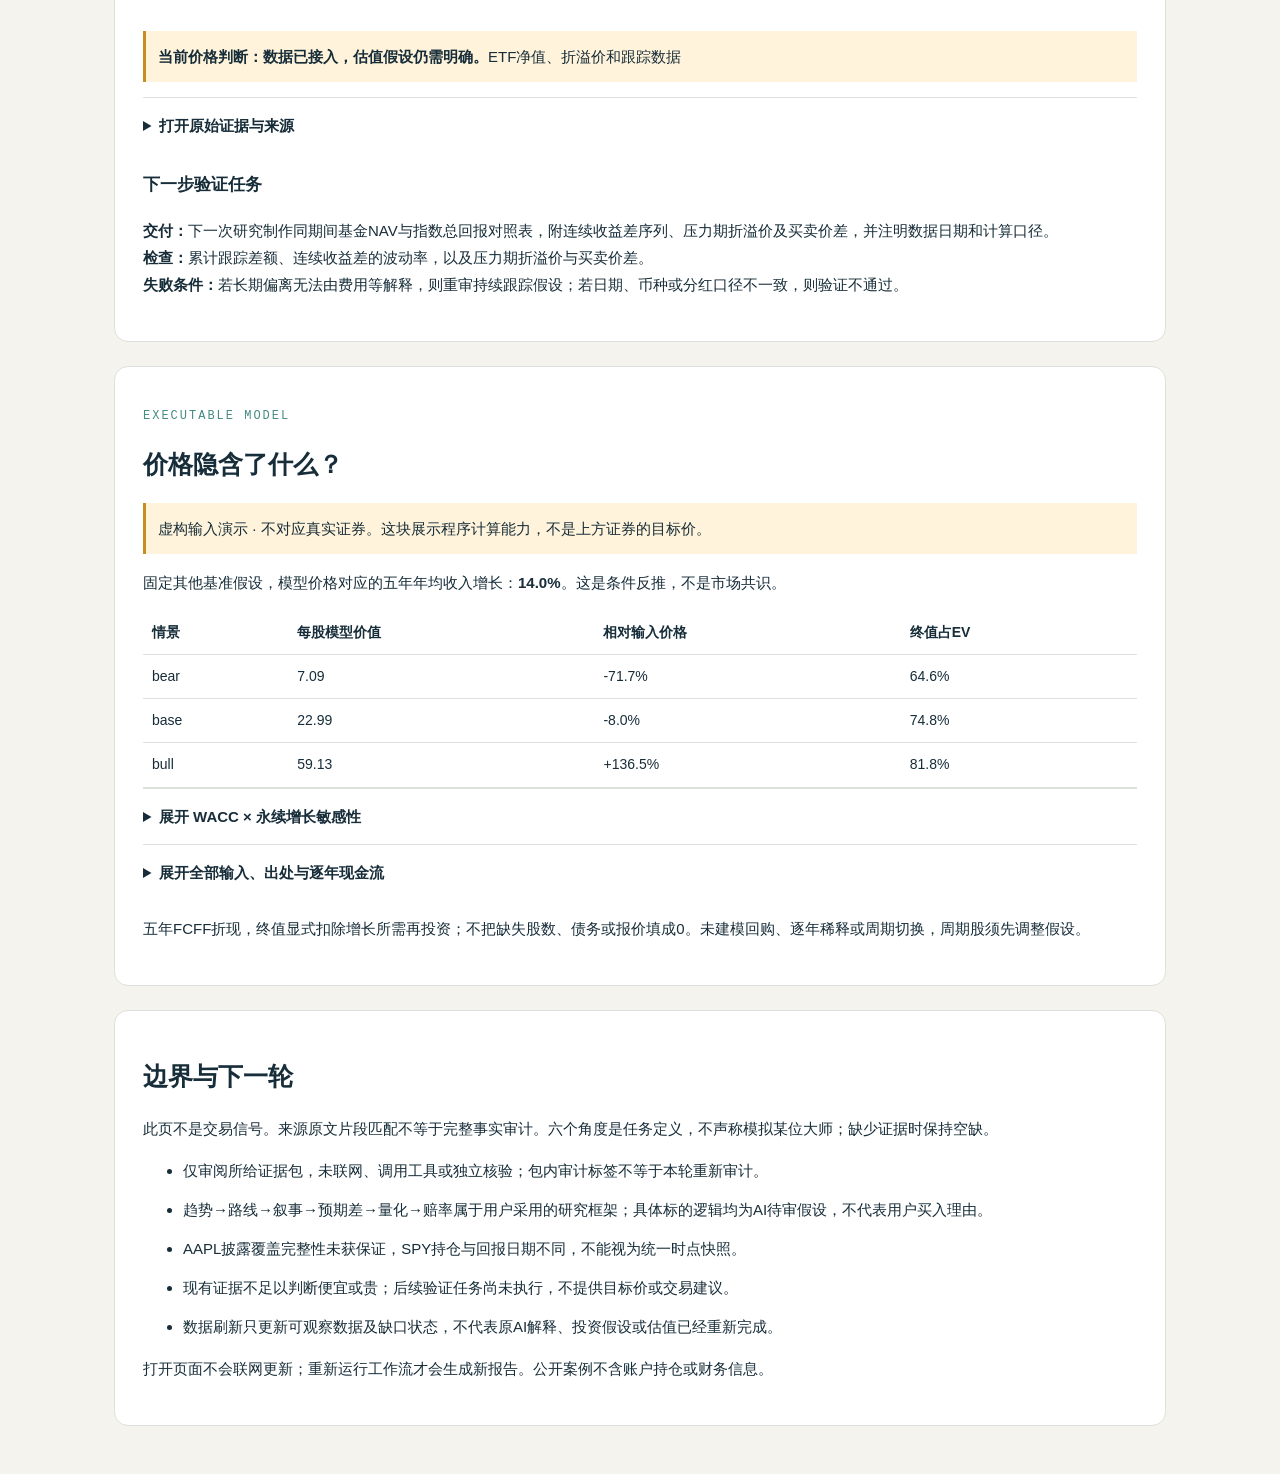
==== commit 993639d1: "Connect SEC financials, Treasury rates and timestamped market quotes" ====
--- a/docs/index.html
+++ b/docs/index.html
@@ -1,6 +1,6 @@
 <!doctype html><html lang="zh-CN"><meta charset="utf-8"><meta name="viewport" content="width=device-width,initial-scale=1"><title>Equity Research Agent · 项目演示</title>
-<style>:root{--ink:#172d39;--accent:#087e72}*{box-sizing:border-box}body{margin:0;background:#f5f3ed;color:var(--ink);font:15px/1.8 "Segoe UI","Microsoft YaHei",sans-serif}header{background:#142f3a;color:white;padding:55px max(24px,calc((100vw - 1050px)/2))}h1{font-size:clamp(30px,5vw,48px);line-height:1.25;margin:12px 0}h2{font-size:25px;line-height:1.4}h3{font-size:17px}main{max-width:1100px;margin:auto;padding:24px}section{background:white;padding:28px;margin:24px 0;border:1px solid #dce1db;border-radius:14px}.eyebrow{font:12px/1.6 monospace;letter-spacing:2px;color:#458c83}header .eyebrow{color:#91d5c8}.grid,.pipeline{display:grid;grid-template-columns:repeat(3,minmax(0,1fr));gap:14px}.pipeline{grid-template-columns:repeat(5,minmax(0,1fr))}article{background:#f2f6f3;padding:18px;border-radius:10px}article h3{margin:0 0 8px}small{color:#667b7e}.gap{background:#fff4db;padding:12px;border-left:3px solid #c88d22}.thesis{background:#eaf5f0;padding:18px}details{border-top:1px solid #dce1db;padding:14px 0}summary{cursor:pointer;font-weight:600}li{margin:12px 0}a{color:#087e72;overflow-wrap:anywhere}header a{color:#a9e8dc}pre{white-space:pre-wrap;overflow-wrap:anywhere;font-size:12px;max-height:400px;overflow:auto}table{border-collapse:collapse;width:100%;font-size:14px}td,th{border-bottom:1px solid #dce1db;padding:9px;text-align:left}.scroll{overflow-x:auto}nav a{display:inline-block;margin:5px 10px 5px 0}@media(max-width:700px){.grid,.pipeline{grid-template-columns:1fr}main{padding:14px}section{padding:18px}}</style>
-<header><p class="eyebrow">LIAM LIANG / AI WORKFLOW PORTFOLIO</p><h1>把投资问题拆成<br>可执行、可检查的 AI 工作流</h1><p>趋势 → 路线 → 叙事 → 预期差 → 量化 → 赔率</p><p>研究日期 2026-10-19 · 两轮真实模型调用 · 可追溯证据 · 显式假设计算</p><nav><a href="#asset-AAPL">查看 AAPL 案例 ↓</a><a href="#asset-SPY">查看 SPY 案例 ↓</a></nav></header>
+<style>:root{--ink:#172d39;--accent:#087e72}*{box-sizing:border-box}body{margin:0;overflow-wrap:anywhere;background:#f5f3ed;color:var(--ink);font:15px/1.8 "Segoe UI","Microsoft YaHei",sans-serif}header{background:#142f3a;color:white;padding:55px max(24px,calc((100vw - 1050px)/2))}h1{font-size:clamp(30px,5vw,48px);line-height:1.25;margin:12px 0}h2{font-size:25px;line-height:1.4}h3{font-size:17px}main{max-width:1100px;margin:auto;padding:24px}section{background:white;padding:28px;margin:24px 0;border:1px solid #dce1db;border-radius:14px}.eyebrow{font:12px/1.6 monospace;letter-spacing:2px;color:#458c83}header .eyebrow{color:#91d5c8}.grid,.pipeline{display:grid;grid-template-columns:repeat(3,minmax(0,1fr));gap:14px}.pipeline{grid-template-columns:repeat(5,minmax(0,1fr))}article{background:#f2f6f3;padding:18px;border-radius:10px}article h3{margin:0 0 8px}small{color:#667b7e}.gap{background:#fff4db;padding:12px;border-left:3px solid #c88d22}.thesis{background:#eaf5f0;padding:18px}details{border-top:1px solid #dce1db;padding:14px 0}summary{cursor:pointer;font-weight:600}li{margin:12px 0}a{color:#087e72;overflow-wrap:anywhere}header a{color:#a9e8dc}pre{white-space:pre-wrap;overflow-wrap:anywhere;font-size:12px;max-height:400px;overflow:auto}table{border-collapse:collapse;width:100%;font-size:14px}td,th{border-bottom:1px solid #dce1db;padding:9px;text-align:left}.scroll{overflow-x:auto}nav a{display:inline-block;margin:5px 10px 5px 0}@media(max-width:700px){.grid,.pipeline{grid-template-columns:1fr}main{padding:14px}section{padding:18px}}</style>
+<header><p class="eyebrow">LIAM LIANG / AI WORKFLOW PORTFOLIO</p><h1>把投资问题拆成<br>可执行、可检查的 AI 工作流</h1><p>趋势 → 路线 → 叙事 → 预期差 → 量化 → 赔率</p><p>研究日期 2026-10-19 · 两轮真实模型调用 · 可追溯证据</p><p>公开案例不含账户持仓或财务信息。</p><nav><a href="#asset-AAPL">查看 AAPL 案例 ↓</a><a href="#asset-SPY">查看 SPY 案例 ↓</a></nav></header>
 <main><section><h2>30 秒看懂我做了什么</h2><p>从个人研究需求出发，定义问题、配置 Codex 的任务与权限、设置输出结构和检查规则，再根据失败记录迭代。代码与分析由 AI 辅助完成，底层模型和 Agent 运行时不是自研。</p><div class="pipeline"><article><b>01 定义任务</b><p>用户的方法与研究问题</p></article><article><b>02 联网研究</b><p>第一轮实际搜索 5 次</p></article><article><b>03 程序检查</b><p>来源片段、日期、引用与覆盖</p></article><article><b>04 第二轮审阅</b><p>独立调用，共享同一证据包；新增搜索 0 次</p></article><article><b>05 计算与交付</b><p>Python计算 + 可展开证据 + 下一步任务</p></article></div><p><b>需要人做的决定：</b>确认原始投资假设、审阅证据是否足够、选择估值参数、决定是否接受 AI 的修订。第二轮调用不等于独立专家或机构共识。</p><details><summary>原始运行记录与核验范围</summary><pre>{
   &quot;research_runtime&quot;: {
     &quot;provider&quot;: &quot;Codex CLI&quot;,
@@ -36,7 +36,9 @@
     ],
     &quot;run_id&quot;: &quot;20261019-151551-722548&quot;,
     &quot;generated_at&quot;: &quot;2026-10-19T15:18:22+08:00&quot;,
-    &quot;mode&quot;: &quot;separate-call-shared-evidence&quot;
+    &quot;mode&quot;: &quot;separate-call-shared-evidence&quot;,
+    &quot;data_refreshed_at&quot;: &quot;2026-10-19T16:25:13+08:00&quot;,
+    &quot;fresh_ai_analysis_on_data_refresh&quot;: false
   },
   &quot;source_audit&quot;: {
     &quot;checked_at&quot;: &quot;2026-10-19T14:00:28+08:00&quot;,
@@ -68,18 +70,68 @@
     &quot;boundary&quot;: &quot;自动检查原文片段与引用链，不等于逐项数字审计或独立验证公司声明。未匹配的来源必须保留待核验标记。&quot;
   }
 }</pre></details></section>
-<section class="asset" id="asset-AAPL"><p class="eyebrow">CASE / AAPL</p><h2>AAPL · 同一份证据，六个检查角度</h2>
+<section id="data-status"><p class="eyebrow">CONNECTED DATA / READ ONLY</p><h2>真实数据接入状态</h2><p>接口获取：2026-10-19T16:25:13+08:00 · 研究截止：2026-10-19。行情时点与财报期间分别展示；这不是刷新页面即取数。</p><div class="grid"><article><h3>Yahoo Finance / 行情</h3><p>2/2 个标的取得报价</p><small>公共非官方接口；显示交易时点，不保证实时订阅</small></article><article><h3>SEC EDGAR / 财报</h3><p>1 家取得XBRL</p><small>保留原币种与单位，分开单季、年内累计和全年</small></article><article><h3>US Treasury / 利率</h3><p>已连接</p><small>官方XML；国债收益率不是WACC</small></article></div><p><b>利率观测 2026-10-16</b>：3MONTH 4.26% · 2YEAR 4.74% · 10YEAR 5.09% · 30YEAR 5.43% <a href="https://home.treasury.gov/resource-center/data-chart-center/interest-rates/pages/xml?data=daily_treasury_yield_curve&amp;field_tdr_date_value=2026">原始接口 ↗</a></p><details><summary>查看实际请求状态、原始响应指纹和失败原因</summary><pre>[
+  {
+    &quot;url&quot;: &quot;https://home.treasury.gov/resource-center/data-chart-center/interest-rates/pages/xml?data=daily_treasury_yield_curve&amp;field_tdr_date_value=2026&quot;,
+    &quot;fetched_at&quot;: &quot;2026-10-19T16:25:13+08:00&quot;,
+    &quot;http_status&quot;: 200,
+    &quot;sha256&quot;: &quot;4daa686f9123ce70252853a4f9307d131b1ee41731f16a5a8f793795898ac77b&quot;,
+    &quot;attempts&quot;: 1,
+    &quot;adapter&quot;: &quot;treasury&quot;,
+    &quot;status&quot;: &quot;ok&quot;
+  },
+  {
+    &quot;url&quot;: &quot;https://query1.finance.yahoo.com/v8/finance/chart/AAPL?interval=1d&amp;range=5d&quot;,
+    &quot;fetched_at&quot;: &quot;2026-10-19T16:25:17+08:00&quot;,
+    &quot;http_status&quot;: 200,
+    &quot;sha256&quot;: &quot;1ea809f5985adf35c12886cdcd6b992772e00935b9956d8e99957e0ee78745a5&quot;,
+    &quot;attempts&quot;: 1,
+    &quot;adapter&quot;: &quot;yahoo_chart&quot;,
+    &quot;asset&quot;: &quot;AAPL&quot;,
+    &quot;status&quot;: &quot;ok&quot;
+  },
+  {
+    &quot;url&quot;: &quot;https://data.sec.gov/submissions/CIK0000320193.json&quot;,
+    &quot;fetched_at&quot;: &quot;2026-10-19T16:25:19+08:00&quot;,
+    &quot;http_status&quot;: 200,
+    &quot;sha256&quot;: &quot;aad00f6aa75ba1405e0a34c788bdba9042281b2724fe1db3ff26f434b9a92e44&quot;,
+    &quot;attempts&quot;: 1,
+    &quot;adapter&quot;: &quot;sec_identity&quot;,
+    &quot;asset&quot;: &quot;AAPL&quot;,
+    &quot;status&quot;: &quot;ok&quot;
+  },
+  {
+    &quot;url&quot;: &quot;https://data.sec.gov/api/xbrl/companyfacts/CIK0000320193.json&quot;,
+    &quot;fetched_at&quot;: &quot;2026-10-19T16:25:21+08:00&quot;,
+    &quot;http_status&quot;: 200,
+    &quot;sha256&quot;: &quot;73a86c6aedc31f77cac2ea4df5f80f0b3bd7e6eb58bb4e01444fbedf3afb9c43&quot;,
+    &quot;attempts&quot;: 1,
+    &quot;adapter&quot;: &quot;sec_companyfacts&quot;,
+    &quot;asset&quot;: &quot;AAPL&quot;,
+    &quot;status&quot;: &quot;ok&quot;
+  },
+  {
+    &quot;url&quot;: &quot;https://query1.finance.yahoo.com/v8/finance/chart/SPY?interval=1d&amp;range=5d&quot;,
+    &quot;fetched_at&quot;: &quot;2026-10-19T16:25:17+08:00&quot;,
+    &quot;http_status&quot;: 200,
+    &quot;sha256&quot;: &quot;8b91a3fa11624b22ebd098583350ef3e4b1063fe86940c353453bc2d949fe64c&quot;,
+    &quot;attempts&quot;: 1,
+    &quot;adapter&quot;: &quot;yahoo_chart&quot;,
+    &quot;asset&quot;: &quot;SPY&quot;,
+    &quot;status&quot;: &quot;ok&quot;
+  }
+]</pre></details><p>行情与XBRL会进入下一轮AI证据包；仅刷新数据不会伪装为已重新完成AI分析。持仓名单来自本地快照，未自动连接券商账户。</p></section><section class="asset" id="asset-AAPL"><p class="eyebrow">CASE / AAPL</p><h2>AAPL · 同一份证据，六个检查角度</h2><p class="thesis"><b>AAPL 报价 343.46 USD</b><br>市场时间 2026-10-16T20:00:01+00:00 · NMS · 非保证实时<br><small>数据距截止日 3 个日历日，周末休市可能正常；实际交易状态需另核实。</small> <a href="https://query1.finance.yahoo.com/v8/finance/chart/AAPL?interval=1d&amp;range=5d">行情JSON ↗</a></p><details><summary>查看SEC结构化财报 · Apple Inc.</summary><p><a href="https://data.sec.gov/api/xbrl/companyfacts/CIK0000320193.json">SEC companyfacts原始JSON ↗</a> · 不将年内累计冒充单季、不自动换汇或推算ADR每股值。</p><div class="scroll"><table><tr><th>项目</th><th>口径</th><th>原始数值与单位</th><th>期间</th><th>申报日期</th></tr><tr><td>收入</td><td>quarter</td><td>109,417,000,000 USD</td><td>2026-03-29 → 2026-06-27</td><td>2026-07-31</td></tr><tr><td>收入</td><td>year_to_date</td><td>364,357,000,000 USD</td><td>2025-09-28 → 2026-06-27</td><td>2026-07-31</td></tr><tr><td>收入</td><td>annual</td><td>416,161,000,000 USD</td><td>2024-09-29 → 2025-09-27</td><td>2025-10-31</td></tr><tr><td>经营利润</td><td>quarter</td><td>35,695,000,000 USD</td><td>2026-03-29 → 2026-06-27</td><td>2026-07-31</td></tr><tr><td>经营利润</td><td>year_to_date</td><td>122,432,000,000 USD</td><td>2025-09-28 → 2026-06-27</td><td>2026-07-31</td></tr><tr><td>经营利润</td><td>annual</td><td>133,050,000,000 USD</td><td>2024-09-29 → 2025-09-27</td><td>2025-10-31</td></tr><tr><td>净利润</td><td>quarter</td><td>29,789,000,000 USD</td><td>2026-03-29 → 2026-06-27</td><td>2026-07-31</td></tr><tr><td>净利润</td><td>year_to_date</td><td>101,464,000,000 USD</td><td>2025-09-28 → 2026-06-27</td><td>2026-07-31</td></tr><tr><td>净利润</td><td>annual</td><td>112,010,000,000 USD</td><td>2024-09-29 → 2025-09-27</td><td>2025-10-31</td></tr><tr><td>经营现金流</td><td>quarter</td><td>53,925,000,000 USD</td><td>2025-09-28 → 2025-12-27</td><td>2026-01-30</td></tr><tr><td>经营现金流</td><td>year_to_date</td><td>116,996,000,000 USD</td><td>2025-09-28 → 2026-06-27</td><td>2026-07-31</td></tr><tr><td>经营现金流</td><td>annual</td><td>111,482,000,000 USD</td><td>2024-09-29 → 2025-09-27</td><td>2025-10-31</td></tr><tr><td>购置固定资产现金支出</td><td>quarter</td><td>2,373,000,000 USD</td><td>2025-09-28 → 2025-12-27</td><td>2026-01-30</td></tr><tr><td>购置固定资产现金支出</td><td>year_to_date</td><td>6,799,000,000 USD</td><td>2025-09-28 → 2026-06-27</td><td>2026-07-31</td></tr><tr><td>购置固定资产现金支出</td><td>annual</td><td>12,715,000,000 USD</td><td>2024-09-29 → 2025-09-27</td><td>2025-10-31</td></tr><tr><td>现金及等价物</td><td>instant</td><td>39,544,000,000 USD</td><td>时点 → 2026-06-27</td><td>2026-07-31</td></tr><tr><td>流动长期债务</td><td>instant</td><td>11,007,000,000 USD</td><td>时点 → 2026-06-27</td><td>2026-07-31</td></tr><tr><td>非流动长期债务</td><td>instant</td><td>71,340,000,000 USD</td><td>时点 → 2026-06-27</td><td>2026-07-31</td></tr><tr><td>已发行普通股数</td><td>instant</td><td>14,594,180,000 shares</td><td>时点 → 2026-07-17</td><td>2026-07-31</td></tr><tr><td>股权薪酬</td><td>quarter</td><td>3,594,000,000 USD</td><td>2025-09-28 → 2025-12-27</td><td>2026-01-30</td></tr><tr><td>股权薪酬</td><td>year_to_date</td><td>10,523,000,000 USD</td><td>2025-09-28 → 2026-06-27</td><td>2026-07-31</td></tr><tr><td>股权薪酬</td><td>annual</td><td>12,863,000,000 USD</td><td>2024-09-29 → 2025-09-27</td><td>2025-10-31</td></tr></table></div><p>未匹配字段：无。标签未匹配不代表公司不存在该项目；净债务还需核对债务组成。</p></details>
 <p class="thesis"><b>AI 待审假设：</b>AI待审假设：收入增长与现金流为经营韧性提供初步支持；仍需验证退款之外的盈利持续性，再推进预期差、量化与赔率研究。<br><small>依据 a1 · a2 · a3 · 不代表用户已确认的买入理由</small></p>
-<div class="grid"><article><h3>产业趋势与瓶颈</h3><p>收入结构显示手机与服务的重要性，但无法证明需求经由供给瓶颈转化为定价权；产业趋势到利润的传导仍待验证。</p><small>依据 a1</small><p class="gap">待补：终端需求与供给瓶颈证据；定价权及分业务利润、现金流传导</p></article><article><h3>成长与兑现</h3><p>收入增长属于已实现结果，但销量、均价与结构贡献尚未拆开；季度利润和累计现金流也不能直接视为同期兑现。</p><small>依据 a1 · a2 · a3</small><p class="gap">待补：销量、均价及产品结构增长桥接；订单及同期间利润与现金流对照</p></article><article><h3>预期差与催化剂</h3><p>退款对利润的贡献已有披露，后续经营披露可检验其可持续性；缺少报价、市场预期与模型，无法识别预期差。</p><small>依据 a2</small><p class="gap">待补：最新报价与市场一致预期；正式量化指引及情景估值模型</p></article><article><h3>宏观与资金环境</h3><p>证据包未覆盖利率、融资条件及资本开支周期；这些因素如何影响需求与利润兑现，只能列为待检验路径。</p><small>依据 证据不足</small><p class="gap">待补：利率与融资条件变化；资本开支周期及其对需求、成本的影响</p></article><article><h3>生意质量与估值</h3><p>累计经营现金流与资本支出提供资本投入线索，但不足以覆盖全部再投资需求；净股数下降也不能排除股权激励稀释。</p><small>依据 a3</small><p class="gap">待补：债务与现金明细；回购、股权激励及股数变动桥接；完整再投资需求</p></article><article><h3>周期与风险</h3><p>退款抬升当期盈利，外推利润率存在风险；供给扩张、产品周期与需求逆转的影响缺乏证据，不能写成已发生事实。</p><small>依据 a2</small><p class="gap">待补：剔除特殊收益后的利润率序列；库存、供给扩张与产品需求周期证据</p></article></div><h3>关键未决问题</h3><p>最关键的未决假设是：退款贡献消退后，经常性盈利与同期间现金流能否继续支持经营韧性，而非仅由收入增长支撑叙事。 <small>a1 · a2 · a3</small></p>
+<div class="grid"><article><h3>产业趋势与瓶颈</h3><p>收入结构显示手机与服务的重要性，但无法证明需求经由供给瓶颈转化为定价权；产业趋势到利润的传导仍待验证。</p><small>依据 a1</small><p class="gap">待补：终端需求与供给瓶颈证据；定价权及分业务利润、现金流传导</p></article><article><h3>成长与兑现</h3><p>收入增长属于已实现结果，但销量、均价与结构贡献尚未拆开；季度利润和累计现金流也不能直接视为同期兑现。</p><small>依据 a1 · a2 · a3</small><p class="gap">待补：销量、均价及产品结构增长桥接；订单及同期间利润与现金流对照</p></article><article><h3>预期差与催化剂</h3><p>已取得2026-10-16T20:00:01+00:00报价343.46 USD。下一步是结合可比期间财务与明确假设，反推价格要求；报价本身不能证明便宜或贵。</p><small>依据 api-quote-AAPL</small><p class="gap">待补：明确增长、利润率、再投资、折现率假设；核对股数和完整净债务；ADR需存托比例与汇率</p></article><article><h3>宏观与资金环境</h3><p>已取得美国财政部2026-10-16国债曲线，10年期为5.09%。它提供折现率的基准参考，不等于企业WACC，也不单独证明行业需求方向。</p><small>依据 api-treasury</small><p class="gap">待补：股权风险溢价、企业融资成本与产业资本开支证据</p></article><article><h3>生意质量与估值</h3><p>累计经营现金流与资本支出提供资本投入线索，但不足以覆盖全部再投资需求；净股数下降也不能排除股权激励稀释。</p><small>依据 a3</small><p class="gap">待补：债务与现金明细；回购、股权激励及股数变动桥接；完整再投资需求</p></article><article><h3>周期与风险</h3><p>退款抬升当期盈利，外推利润率存在风险；供给扩张、产品周期与需求逆转的影响缺乏证据，不能写成已发生事实。</p><small>依据 a2</small><p class="gap">待补：剔除特殊收益后的利润率序列；库存、供给扩张与产品需求周期证据</p></article></div><h3>关键未决问题</h3><p>最关键的未决假设是：退款贡献消退后，经常性盈利与同期间现金流能否继续支持经营韧性，而非仅由收入增长支撑叙事。 <small>a1 · a2 · a3</small></p>
 <details open><summary>第二轮审阅实际改了什么</summary><ul><li><strong>原判断：</strong>收入同比增长、服务贡献及正经营现金流提供支持；摊薄股数下降也有利于每股指标。<br><strong>审阅发现：</strong>季度收入与累计现金流期间不同，尚不能证明增长兑现一致；服务收入占比不能证明其增量盈利贡献，股数下降也未说明回购成本与稀释。<br><strong>修订：</strong>将结论收窄为经营韧性的初步线索；补齐同期间现金流、服务增长与利润贡献、回购及股权激励桥接后，再判断每股价值改善。<br><small>依据 a1 · a2 · a3</small></li></ul></details>
-<p class="gap"><b>当前价格判断：暂不下结论。</b>缺少 最新股价及报价时点；估值时点实际流通股数，不能直接替代为季度摊薄加权平均股数；同一时点净债务；完整且期间一致的财务基数；经常性盈利调整、增长、折现率及终值假设</p>
-<details><summary>打开原始证据与来源</summary><ul><li><b>a1</b> 截至2026-06-27的FY2026第三财季，未经审计美国GAAP收入109,417百万美元，其中iPhone 54,252百万、服务30,739百万；据此计算占比分别约49.6%、28.1%。 <a href="https://www.apple.com/newsroom/pdfs/fy2026q3/FY26_Q3_Consolidated_Financial_Statements.pdf" target="_blank" rel="noopener noreferrer">a-financials</a><br><small>source_excerpt_matched</small></li><li><b>a2</b> 同季已实现收入同比增16%，GAAP毛利率50.1%、摊薄EPS 2.02美元；公告称关税退款分别贡献约2个百分点及0.11美元，不能全部视为经常性盈利。 <a href="https://www.apple.com/newsroom/2026/07/apple-reports-third-quarter-results/" target="_blank" rel="noopener noreferrer">a-release</a> <a href="https://www.apple.com/newsroom/pdfs/fy2026q3/FY26_Q3_Consolidated_Financial_Statements.pdf" target="_blank" rel="noopener noreferrer">a-financials</a><br><small>source_excerpt_matched</small></li><li><b>a3</b> FY2026前九个月美国GAAP经营现金流116,996百万美元，购建固定资产支出6,799百万美元；第三财季摊薄加权平均股数14,714,676千股，上年同期14,948,179千股，净股数下降不等于不存在股权激励稀释。 <a href="https://www.apple.com/newsroom/pdfs/fy2026q3/FY26_Q3_Consolidated_Financial_Statements.pdf" target="_blank" rel="noopener noreferrer">a-financials</a><br><small>source_excerpt_matched</small></li></ul></details>
-<h3>下一步验证任务</h3><p><b>交付：</b>下一次研究取得正式后续披露后，制作同期间收入结构、退款影响、利润及经营现金流核对表，标注已实现结果、指引和缺口。<br><b>检查：</b>收入增长来源可解释程度、剔除退款影响的利润率变化、同期间经营现金流与利润的匹配情况。<br><b>失败条件：</b>若调整后利润率持续下滑且现金流无法支持利润增长，则重审韧性假设；若期间或调整项无法核对，则验证不通过。</p></section><section class="asset" id="asset-SPY"><p class="eyebrow">CASE / SPY</p><h2>SPY · 同一份证据，六个检查角度</h2>
+<p class="gap"><b>当前价格判断：数据已接入，估值假设仍需明确。</b>估值假设尚未确认；债务组成、每股映射和财务期间仍需核对</p>
+<details><summary>打开原始证据与来源</summary><ul><li><b>a1</b> 截至2026-06-27的FY2026第三财季，未经审计美国GAAP收入109,417百万美元，其中iPhone 54,252百万、服务30,739百万；据此计算占比分别约49.6%、28.1%。 <a href="https://www.apple.com/newsroom/pdfs/fy2026q3/FY26_Q3_Consolidated_Financial_Statements.pdf" target="_blank" rel="noopener noreferrer">a-financials</a><br><small>source_excerpt_matched</small></li><li><b>a2</b> 同季已实现收入同比增16%，GAAP毛利率50.1%、摊薄EPS 2.02美元；公告称关税退款分别贡献约2个百分点及0.11美元，不能全部视为经常性盈利。 <a href="https://www.apple.com/newsroom/2026/07/apple-reports-third-quarter-results/" target="_blank" rel="noopener noreferrer">a-release</a> <a href="https://www.apple.com/newsroom/pdfs/fy2026q3/FY26_Q3_Consolidated_Financial_Statements.pdf" target="_blank" rel="noopener noreferrer">a-financials</a><br><small>source_excerpt_matched</small></li><li><b>a3</b> FY2026前九个月美国GAAP经营现金流116,996百万美元，购建固定资产支出6,799百万美元；第三财季摊薄加权平均股数14,714,676千股，上年同期14,948,179千股，净股数下降不等于不存在股权激励稀释。 <a href="https://www.apple.com/newsroom/pdfs/fy2026q3/FY26_Q3_Consolidated_Financial_Statements.pdf" target="_blank" rel="noopener noreferrer">a-financials</a><br><small>source_excerpt_matched</small></li><li><b>api-quote-AAPL</b> AAPL last regular-session quote 343.46 USD at 2026-10-16T20:00:01+00:00; real-time status not verified. <a href="https://query1.finance.yahoo.com/v8/finance/chart/AAPL?interval=1d&amp;range=5d" target="_blank" rel="noopener noreferrer">api-quote-AAPL</a><br><small>structured_api_observation</small></li><li><b>api-sec-AAPL-revenue-quarter</b> 收入 109417000000 USD; quarter 2026-03-29 to 2026-06-27; filed 2026-07-31; us-gaap:RevenueFromContractWithCustomerExcludingAssessedTax; accession 0000320193-26-000020. No unit/currency conversion. <a href="https://data.sec.gov/api/xbrl/companyfacts/CIK0000320193.json" target="_blank" rel="noopener noreferrer">api-sec-AAPL</a><br><small>structured_api_observation</small></li><li><b>api-sec-AAPL-revenue-year_to_date</b> 收入 364357000000 USD; year_to_date 2025-09-28 to 2026-06-27; filed 2026-07-31; us-gaap:RevenueFromContractWithCustomerExcludingAssessedTax; accession 0000320193-26-000020. No unit/currency conversion. <a href="https://data.sec.gov/api/xbrl/companyfacts/CIK0000320193.json" target="_blank" rel="noopener noreferrer">api-sec-AAPL</a><br><small>structured_api_observation</small></li><li><b>api-sec-AAPL-revenue-annual</b> 收入 416161000000 USD; annual 2024-09-29 to 2025-09-27; filed 2025-10-31; us-gaap:RevenueFromContractWithCustomerExcludingAssessedTax; accession 0000320193-25-000079. No unit/currency conversion. <a href="https://data.sec.gov/api/xbrl/companyfacts/CIK0000320193.json" target="_blank" rel="noopener noreferrer">api-sec-AAPL</a><br><small>structured_api_observation</small></li><li><b>api-sec-AAPL-operating_income-quarter</b> 经营利润 35695000000 USD; quarter 2026-03-29 to 2026-06-27; filed 2026-07-31; us-gaap:OperatingIncomeLoss; accession 0000320193-26-000020. No unit/currency conversion. <a href="https://data.sec.gov/api/xbrl/companyfacts/CIK0000320193.json" target="_blank" rel="noopener noreferrer">api-sec-AAPL</a><br><small>structured_api_observation</small></li><li><b>api-sec-AAPL-operating_income-year_to_date</b> 经营利润 122432000000 USD; year_to_date 2025-09-28 to 2026-06-27; filed 2026-07-31; us-gaap:OperatingIncomeLoss; accession 0000320193-26-000020. No unit/currency conversion. <a href="https://data.sec.gov/api/xbrl/companyfacts/CIK0000320193.json" target="_blank" rel="noopener noreferrer">api-sec-AAPL</a><br><small>structured_api_observation</small></li><li><b>api-sec-AAPL-operating_income-annual</b> 经营利润 133050000000 USD; annual 2024-09-29 to 2025-09-27; filed 2025-10-31; us-gaap:OperatingIncomeLoss; accession 0000320193-25-000079. No unit/currency conversion. <a href="https://data.sec.gov/api/xbrl/companyfacts/CIK0000320193.json" target="_blank" rel="noopener noreferrer">api-sec-AAPL</a><br><small>structured_api_observation</small></li><li><b>api-sec-AAPL-net_income-quarter</b> 净利润 29789000000 USD; quarter 2026-03-29 to 2026-06-27; filed 2026-07-31; us-gaap:NetIncomeLoss; accession 0000320193-26-000020. No unit/currency conversion. <a href="https://data.sec.gov/api/xbrl/companyfacts/CIK0000320193.json" target="_blank" rel="noopener noreferrer">api-sec-AAPL</a><br><small>structured_api_observation</small></li><li><b>api-sec-AAPL-net_income-year_to_date</b> 净利润 101464000000 USD; year_to_date 2025-09-28 to 2026-06-27; filed 2026-07-31; us-gaap:NetIncomeLoss; accession 0000320193-26-000020. No unit/currency conversion. <a href="https://data.sec.gov/api/xbrl/companyfacts/CIK0000320193.json" target="_blank" rel="noopener noreferrer">api-sec-AAPL</a><br><small>structured_api_observation</small></li><li><b>api-sec-AAPL-net_income-annual</b> 净利润 112010000000 USD; annual 2024-09-29 to 2025-09-27; filed 2025-10-31; us-gaap:NetIncomeLoss; accession 0000320193-25-000079. No unit/currency conversion. <a href="https://data.sec.gov/api/xbrl/companyfacts/CIK0000320193.json" target="_blank" rel="noopener noreferrer">api-sec-AAPL</a><br><small>structured_api_observation</small></li><li><b>api-sec-AAPL-operating_cash_flow-quarter</b> 经营现金流 53925000000 USD; quarter 2025-09-28 to 2025-12-27; filed 2026-01-30; us-gaap:NetCashProvidedByUsedInOperatingActivities; accession 0000320193-26-000006. No unit/currency conversion. <a href="https://data.sec.gov/api/xbrl/companyfacts/CIK0000320193.json" target="_blank" rel="noopener noreferrer">api-sec-AAPL</a><br><small>structured_api_observation</small></li><li><b>api-sec-AAPL-operating_cash_flow-year_to_date</b> 经营现金流 116996000000 USD; year_to_date 2025-09-28 to 2026-06-27; filed 2026-07-31; us-gaap:NetCashProvidedByUsedInOperatingActivities; accession 0000320193-26-000020. No unit/currency conversion. <a href="https://data.sec.gov/api/xbrl/companyfacts/CIK0000320193.json" target="_blank" rel="noopener noreferrer">api-sec-AAPL</a><br><small>structured_api_observation</small></li><li><b>api-sec-AAPL-operating_cash_flow-annual</b> 经营现金流 111482000000 USD; annual 2024-09-29 to 2025-09-27; filed 2025-10-31; us-gaap:NetCashProvidedByUsedInOperatingActivities; accession 0000320193-25-000079. No unit/currency conversion. <a href="https://data.sec.gov/api/xbrl/companyfacts/CIK0000320193.json" target="_blank" rel="noopener noreferrer">api-sec-AAPL</a><br><small>structured_api_observation</small></li><li><b>api-sec-AAPL-capex-quarter</b> 购置固定资产现金支出 2373000000 USD; quarter 2025-09-28 to 2025-12-27; filed 2026-01-30; us-gaap:PaymentsToAcquirePropertyPlantAndEquipment; accession 0000320193-26-000006. No unit/currency conversion. <a href="https://data.sec.gov/api/xbrl/companyfacts/CIK0000320193.json" target="_blank" rel="noopener noreferrer">api-sec-AAPL</a><br><small>structured_api_observation</small></li><li><b>api-sec-AAPL-capex-year_to_date</b> 购置固定资产现金支出 6799000000 USD; year_to_date 2025-09-28 to 2026-06-27; filed 2026-07-31; us-gaap:PaymentsToAcquirePropertyPlantAndEquipment; accession 0000320193-26-000020. No unit/currency conversion. <a href="https://data.sec.gov/api/xbrl/companyfacts/CIK0000320193.json" target="_blank" rel="noopener noreferrer">api-sec-AAPL</a><br><small>structured_api_observation</small></li><li><b>api-sec-AAPL-capex-annual</b> 购置固定资产现金支出 12715000000 USD; annual 2024-09-29 to 2025-09-27; filed 2025-10-31; us-gaap:PaymentsToAcquirePropertyPlantAndEquipment; accession 0000320193-25-000079. No unit/currency conversion. <a href="https://data.sec.gov/api/xbrl/companyfacts/CIK0000320193.json" target="_blank" rel="noopener noreferrer">api-sec-AAPL</a><br><small>structured_api_observation</small></li><li><b>api-sec-AAPL-cash-instant</b> 现金及等价物 39544000000 USD; instant instant to 2026-06-27; filed 2026-07-31; us-gaap:CashAndCashEquivalentsAtCarryingValue; accession 0000320193-26-000020. No unit/currency conversion. <a href="https://data.sec.gov/api/xbrl/companyfacts/CIK0000320193.json" target="_blank" rel="noopener noreferrer">api-sec-AAPL</a><br><small>structured_api_observation</small></li><li><b>api-sec-AAPL-debt_current-instant</b> 流动长期债务 11007000000 USD; instant instant to 2026-06-27; filed 2026-07-31; us-gaap:LongTermDebtCurrent; accession 0000320193-26-000020. No unit/currency conversion. <a href="https://data.sec.gov/api/xbrl/companyfacts/CIK0000320193.json" target="_blank" rel="noopener noreferrer">api-sec-AAPL</a><br><small>structured_api_observation</small></li><li><b>api-sec-AAPL-debt_noncurrent-instant</b> 非流动长期债务 71340000000 USD; instant instant to 2026-06-27; filed 2026-07-31; us-gaap:LongTermDebtNoncurrent; accession 0000320193-26-000020. No unit/currency conversion. <a href="https://data.sec.gov/api/xbrl/companyfacts/CIK0000320193.json" target="_blank" rel="noopener noreferrer">api-sec-AAPL</a><br><small>structured_api_observation</small></li><li><b>api-sec-AAPL-shares-instant</b> 已发行普通股数 14594180000 shares; instant instant to 2026-07-17; filed 2026-07-31; dei:EntityCommonStockSharesOutstanding; accession 0000320193-26-000020. No unit/currency conversion. <a href="https://data.sec.gov/api/xbrl/companyfacts/CIK0000320193.json" target="_blank" rel="noopener noreferrer">api-sec-AAPL</a><br><small>structured_api_observation</small></li><li><b>api-sec-AAPL-sbc-quarter</b> 股权薪酬 3594000000 USD; quarter 2025-09-28 to 2025-12-27; filed 2026-01-30; us-gaap:ShareBasedCompensation; accession 0000320193-26-000006. No unit/currency conversion. <a href="https://data.sec.gov/api/xbrl/companyfacts/CIK0000320193.json" target="_blank" rel="noopener noreferrer">api-sec-AAPL</a><br><small>structured_api_observation</small></li><li><b>api-sec-AAPL-sbc-year_to_date</b> 股权薪酬 10523000000 USD; year_to_date 2025-09-28 to 2026-06-27; filed 2026-07-31; us-gaap:ShareBasedCompensation; accession 0000320193-26-000020. No unit/currency conversion. <a href="https://data.sec.gov/api/xbrl/companyfacts/CIK0000320193.json" target="_blank" rel="noopener noreferrer">api-sec-AAPL</a><br><small>structured_api_observation</small></li><li><b>api-sec-AAPL-sbc-annual</b> 股权薪酬 12863000000 USD; annual 2024-09-29 to 2025-09-27; filed 2025-10-31; us-gaap:ShareBasedCompensation; accession 0000320193-25-000079. No unit/currency conversion. <a href="https://data.sec.gov/api/xbrl/companyfacts/CIK0000320193.json" target="_blank" rel="noopener noreferrer">api-sec-AAPL</a><br><small>structured_api_observation</small></li></ul></details>
+<h3>下一步验证任务</h3><p><b>交付：</b>下一次研究取得正式后续披露后，制作同期间收入结构、退款影响、利润及经营现金流核对表，标注已实现结果、指引和缺口。<br><b>检查：</b>收入增长来源可解释程度、剔除退款影响的利润率变化、同期间经营现金流与利润的匹配情况。<br><b>失败条件：</b>若调整后利润率持续下滑且现金流无法支持利润增长，则重审韧性假设；若期间或调整项无法核对，则验证不通过。</p></section><section class="asset" id="asset-SPY"><p class="eyebrow">CASE / SPY</p><h2>SPY · 同一份证据，六个检查角度</h2><p class="thesis"><b>SPY 报价 763.25 USD</b><br>市场时间 2026-10-16T20:00:00+00:00 · PCX · 非保证实时<br><small>数据距截止日 3 个日历日，周末休市可能正常；实际交易状态需另核实。</small> <a href="https://query1.finance.yahoo.com/v8/finance/chart/SPY?interval=1d&amp;range=5d">行情JSON ↗</a></p><p class="gap">财务接口：not_applicable · ETF: needs issuer NAV, holdings and tracking data, not company XBRL</p>
 <p class="thesis"><b>AI 待审假设：</b>AI待审假设：基金结构与已披露期间回报支持其指数跟踪工具定位；持续跟踪能力、头部集中风险及实际交易成本仍需分别验证。<br><small>依据 s1 · s2 · s3 · 不代表用户已确认的买入理由</small></p>
-<div class="grid"><article><h3>产业趋势与瓶颈</h3><p>应从指数规则及成分暴露审视产业传导；现有证据说明市值加权和头部集中，不能证明成分产业的瓶颈与定价权。</p><small>依据 s1 · s2</small><p class="gap">待补：完整行业权重；主要成分产业需求、供给瓶颈及盈利传导</p></article><article><h3>成长与兑现</h3><p>基金增长分析应拆解指数回报来源，不能套用公司订单框架；已披露总回报尚未分离盈利、估值与分红贡献。</p><small>依据 s3</small><p class="gap">待补：指数回报的盈利、估值与分红归因；成分及权重变化贡献</p></article><article><h3>预期差与催化剂</h3><p>期间跟踪差额可用于检验复制结果，但不代表市场预期差；缺少报价、指数估值与预期模型，不能判断潜在赔率。</p><small>依据 s3</small><p class="gap">待补：最新交易价格与同期净值；指数估值及市场预期；验证预期的事件与情景模型</p></article><article><h3>宏观与资金环境</h3><p>美元基础币种只是结构信息，无法说明利率与融资条件如何影响指数；宏观变化到成分回报的路径仍缺乏证据。</p><small>依据 s1</small><p class="gap">待补：利率、融资条件与资金流数据；成分对资本开支周期的暴露；投资者计价币种</p></article><article><h3>生意质量与估值</h3><p>基金质量应看复制、费用与交易机制；费率和赎回限制已有说明，但不足以判断压力期流动性或底层资产估值。</p><small>依据 s1 · s3</small><p class="gap">待补：长期复制表现；买卖价差与折溢价；底层资产估值及财务质量</p></article><article><h3>周期与风险</h3><p>头部权重使同步下跌成为需检验的风险路径，良好跟踪不能消除指数损失；现有快照不足以刻画周期逆转表现。</p><small>依据 s2 · s3</small><p class="gap">待补：集中度历史变化；压力期相关性、回撤及交易成本；连续跟踪差额序列</p></article></div><h3>关键未决问题</h3><p>最关键的未决假设是：已披露期间的接近跟踪能否延续至长期及压力期，并在计入实际交易成本后保持工具有效性。 <small>s1 · s3</small></p>
+<div class="grid"><article><h3>产业趋势与瓶颈</h3><p>应从指数规则及成分暴露审视产业传导；现有证据说明市值加权和头部集中，不能证明成分产业的瓶颈与定价权。</p><small>依据 s1 · s2</small><p class="gap">待补：完整行业权重；主要成分产业需求、供给瓶颈及盈利传导</p></article><article><h3>成长与兑现</h3><p>基金增长分析应拆解指数回报来源，不能套用公司订单框架；已披露总回报尚未分离盈利、估值与分红贡献。</p><small>依据 s3</small><p class="gap">待补：指数回报的盈利、估值与分红归因；成分及权重变化贡献</p></article><article><h3>预期差与催化剂</h3><p>已取得2026-10-16T20:00:00+00:00报价763.25 USD。下一步是结合可比期间财务与明确假设，反推价格要求；报价本身不能证明便宜或贵。</p><small>依据 api-quote-SPY</small><p class="gap">待补：ETF需要净值、折溢价及跟踪数据</p></article><article><h3>宏观与资金环境</h3><p>已取得美国财政部2026-10-16国债曲线，10年期为5.09%。它提供折现率的基准参考，不等于企业WACC，也不单独证明行业需求方向。</p><small>依据 api-treasury</small><p class="gap">待补：股权风险溢价、企业融资成本与产业资本开支证据</p></article><article><h3>生意质量与估值</h3><p>基金质量应看复制、费用与交易机制；费率和赎回限制已有说明，但不足以判断压力期流动性或底层资产估值。</p><small>依据 s1 · s3</small><p class="gap">待补：长期复制表现；买卖价差与折溢价；底层资产估值及财务质量</p></article><article><h3>周期与风险</h3><p>头部权重使同步下跌成为需检验的风险路径，良好跟踪不能消除指数损失；现有快照不足以刻画周期逆转表现。</p><small>依据 s2 · s3</small><p class="gap">待补：集中度历史变化；压力期相关性、回撤及交易成本；连续跟踪差额序列</p></article></div><h3>关键未决问题</h3><p>最关键的未决假设是：已披露期间的接近跟踪能否延续至长期及压力期，并在计入实际交易成本后保持工具有效性。 <small>s1 · s3</small></p>
 <details open><summary>第二轮审阅实际改了什么</summary><ul><li><strong>原判断：</strong>跟踪目标、费用透明；已披露一年期NAV回报与指数接近，支持该期间的跟踪有效性。<br><strong>审阅发现：</strong>该句限定期间后基本成立，但“有效性”未给出判定标准；单个累计差额无法揭示期间偏离波动，也不能代表投资者成交体验。<br><strong>修订：</strong>改为该期间累计NAV总回报与指数接近；持续跟踪能力须由同口径连续回报验证，成交体验另以价差和折溢价检验。<br><small>依据 s1 · s3</small></li></ul></details>
-<p class="gap"><b>当前价格判断：暂不下结论。</b>缺少 最新交易价格、同期净值及报价时点；基金份额数、完整持仓数量及权重；底层成分股数、净债务与对应财务期间；底层组合盈利或现金流基数；指数估值、增长、折现率及情景假设；基金费率不能替代估值</p>
-<details><summary>打开原始证据与来源</summary><ul><li><b>s1</b> 截至2026-10-19的基金资料：SPY以费用前大致跟踪S&amp;P 500价格及收益表现为目标，指数按自由流通市值加权；基础币种USD，年度总费用率0.0945%。ETF份额不能由个人逐份向基金赎回。 <a href="https://www.ssga.com/us/en/intermediary/etfs/state-street-spdr-sp-500-etf-trust-spy?trk=article-ssr-frontend-pulse_little-text-block" target="_blank" rel="noopener noreferrer">s-fund</a><br><small>source_excerpt_matched</small></li><li><b>s2</b> 2026-10-15基金持仓权重：英伟达7.88%、Apple 7.48%、微软6.00%；三者合计21.36%，按公布的前十大证券权重加总为38.63%，包含Alphabet两类股份。 <a href="https://www.ssga.com/us/en/intermediary/etfs/state-street-spdr-sp-500-etf-trust-spy?trk=article-ssr-frontend-pulse_little-text-block" target="_blank" rel="noopener noreferrer">s-fund</a><br><small>source_excerpt_matched</small></li><li><b>s3</b> 截至2026-09-30的一年期USD税前总回报，基金NAV为15.60%、指数15.74%，相差负0.14个百分点；基金回报已扣费用并假设分红再投资。这是期间跟踪差额，不是跟踪误差波动率。 <a href="https://www.ssga.com/us/en/intermediary/etfs/state-street-spdr-sp-500-etf-trust-spy?trk=article-ssr-frontend-pulse_little-text-block" target="_blank" rel="noopener noreferrer">s-fund</a><br><small>source_excerpt_matched</small></li></ul></details>
+<p class="gap"><b>当前价格判断：数据已接入，估值假设仍需明确。</b>ETF净值、折溢价和跟踪数据</p>
+<details><summary>打开原始证据与来源</summary><ul><li><b>s1</b> 截至2026-10-19的基金资料：SPY以费用前大致跟踪S&amp;P 500价格及收益表现为目标，指数按自由流通市值加权；基础币种USD，年度总费用率0.0945%。ETF份额不能由个人逐份向基金赎回。 <a href="https://www.ssga.com/us/en/intermediary/etfs/state-street-spdr-sp-500-etf-trust-spy?trk=article-ssr-frontend-pulse_little-text-block" target="_blank" rel="noopener noreferrer">s-fund</a><br><small>source_excerpt_matched</small></li><li><b>s2</b> 2026-10-15基金持仓权重：英伟达7.88%、Apple 7.48%、微软6.00%；三者合计21.36%，按公布的前十大证券权重加总为38.63%，包含Alphabet两类股份。 <a href="https://www.ssga.com/us/en/intermediary/etfs/state-street-spdr-sp-500-etf-trust-spy?trk=article-ssr-frontend-pulse_little-text-block" target="_blank" rel="noopener noreferrer">s-fund</a><br><small>source_excerpt_matched</small></li><li><b>s3</b> 截至2026-09-30的一年期USD税前总回报，基金NAV为15.60%、指数15.74%，相差负0.14个百分点；基金回报已扣费用并假设分红再投资。这是期间跟踪差额，不是跟踪误差波动率。 <a href="https://www.ssga.com/us/en/intermediary/etfs/state-street-spdr-sp-500-etf-trust-spy?trk=article-ssr-frontend-pulse_little-text-block" target="_blank" rel="noopener noreferrer">s-fund</a><br><small>source_excerpt_matched</small></li><li><b>api-quote-SPY</b> SPY last regular-session quote 763.25 USD at 2026-10-16T20:00:00+00:00; real-time status not verified. <a href="https://query1.finance.yahoo.com/v8/finance/chart/SPY?interval=1d&amp;range=5d" target="_blank" rel="noopener noreferrer">api-quote-SPY</a><br><small>structured_api_observation</small></li></ul></details>
 <h3>下一步验证任务</h3><p><b>交付：</b>下一次研究制作同期间基金NAV与指数总回报对照表，附连续收益差序列、压力期折溢价及买卖价差，并注明数据日期和计算口径。<br><b>检查：</b>累计跟踪差额、连续收益差的波动率，以及压力期折溢价与买卖价差。<br><b>失败条件：</b>若长期偏离无法由费用等解释，则重审持续跟踪假设；若日期、币种或分红口径不一致，则验证不通过。</p></section><section><p class="eyebrow">EXECUTABLE MODEL</p><h2>价格隐含了什么？</h2><p class="gap">虚构输入演示 · 不对应真实证券。这块展示程序计算能力，不是上方证券的目标价。</p>
 <p>固定其他基准假设，模型价格对应的五年年均收入增长：<b>14.0%</b>。这是条件反推，不是市场共识。</p>
 <div class="scroll"><table><tr><th>情景</th><th>每股模型价值</th><th>相对输入价格</th><th>终值占EV</th></tr><tr><td>bear</td><td>7.09</td><td>-71.7%</td><td>64.6%</td></tr><tr><td>base</td><td>22.99</td><td>-8.0%</td><td>74.8%</td></tr><tr><td>bull</td><td>59.13</td><td>+136.5%</td><td>81.8%</td></tr></table></div>
@@ -308,4 +360,4 @@
   &quot;reverse_status&quot;: &quot;solved&quot;,
   &quot;boundary&quot;: &quot;Conditional model output, not market consensus or a recommendation. Fixed margins, share count and annual growth; no probability weighting. Terminal growth requires reinvestment. Cyclicals require normalized assumptions.&quot;
 }</pre></details>
-<p>五年FCFF折现，终值显式扣除增长所需再投资；不把缺失股数、债务或报价填成0。未建模回购、逐年稀释或周期切换，周期股须先调整假设。</p></section><section><h2>边界与下一轮</h2><p>此页不是交易信号。来源原文片段匹配不等于完整事实审计。六个角度是任务定义，不声称模拟某位大师；缺少证据时保持空缺。</p><ul><li>仅审阅所给证据包，未联网、调用工具或独立核验；包内审计标签不等于本轮重新审计。</li><li>趋势→路线→叙事→预期差→量化→赔率属于用户采用的研究框架；具体标的逻辑均为AI待审假设，不代表用户买入理由。</li><li>AAPL披露覆盖完整性未获保证，SPY持仓与回报日期不同，不能视为统一时点快照。</li><li>现有证据不足以判断便宜或贵；后续验证任务尚未执行，不提供目标价或交易建议。</li></ul><p>打开页面不会联网更新；重新运行工作流才会生成新报告。公开案例不含账户持仓或财务信息。</p></section></main></html>+<p>五年FCFF折现，终值显式扣除增长所需再投资；不把缺失股数、债务或报价填成0。未建模回购、逐年稀释或周期切换，周期股须先调整假设。</p></section><section><h2>边界与下一轮</h2><p>此页不是交易信号。来源原文片段匹配不等于完整事实审计。六个角度是任务定义，不声称模拟某位大师；缺少证据时保持空缺。</p><ul><li>仅审阅所给证据包，未联网、调用工具或独立核验；包内审计标签不等于本轮重新审计。</li><li>趋势→路线→叙事→预期差→量化→赔率属于用户采用的研究框架；具体标的逻辑均为AI待审假设，不代表用户买入理由。</li><li>AAPL披露覆盖完整性未获保证，SPY持仓与回报日期不同，不能视为统一时点快照。</li><li>现有证据不足以判断便宜或贵；后续验证任务尚未执行，不提供目标价或交易建议。</li><li>数据刷新只更新可观察数据及缺口状态，不代表原AI解释、投资假设或估值已经重新完成。</li></ul><p>打开页面不会联网更新；重新运行工作流才会生成新报告。公开案例不含账户持仓或财务信息。</p></section></main></html>
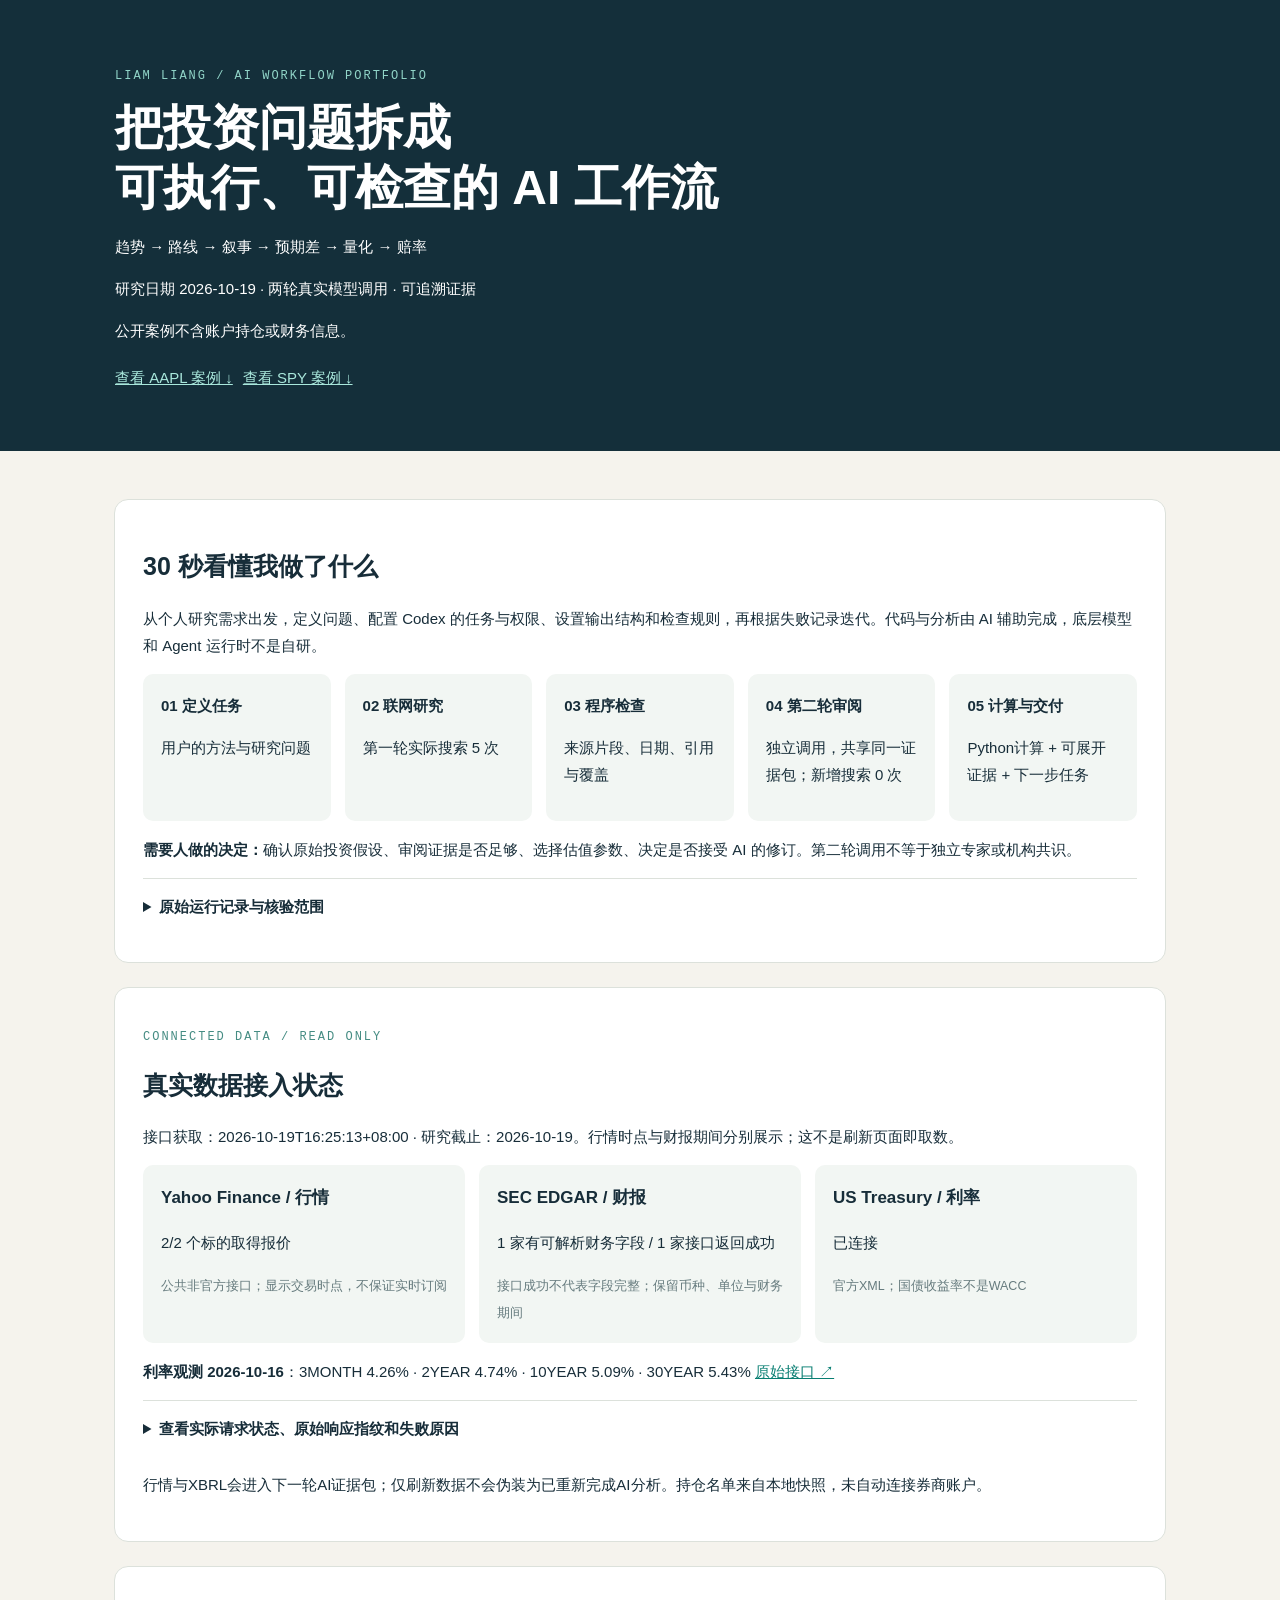
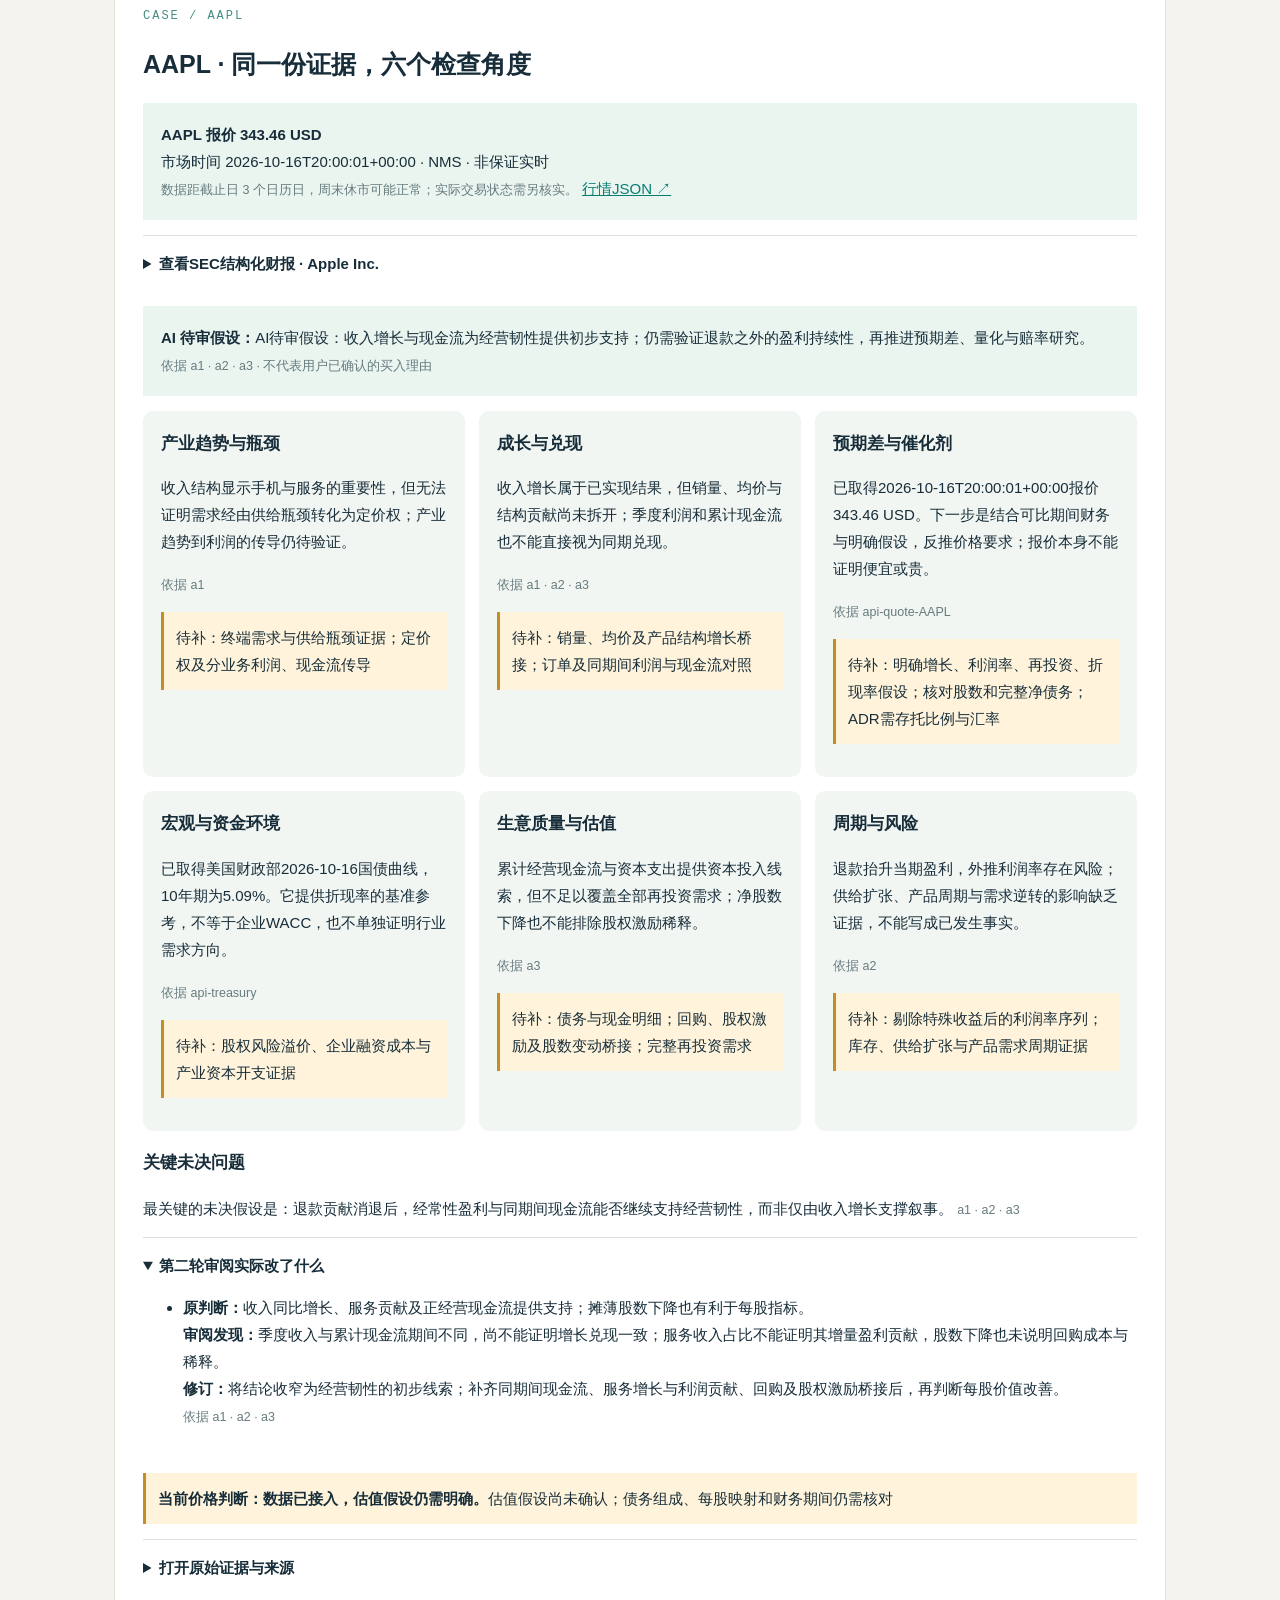
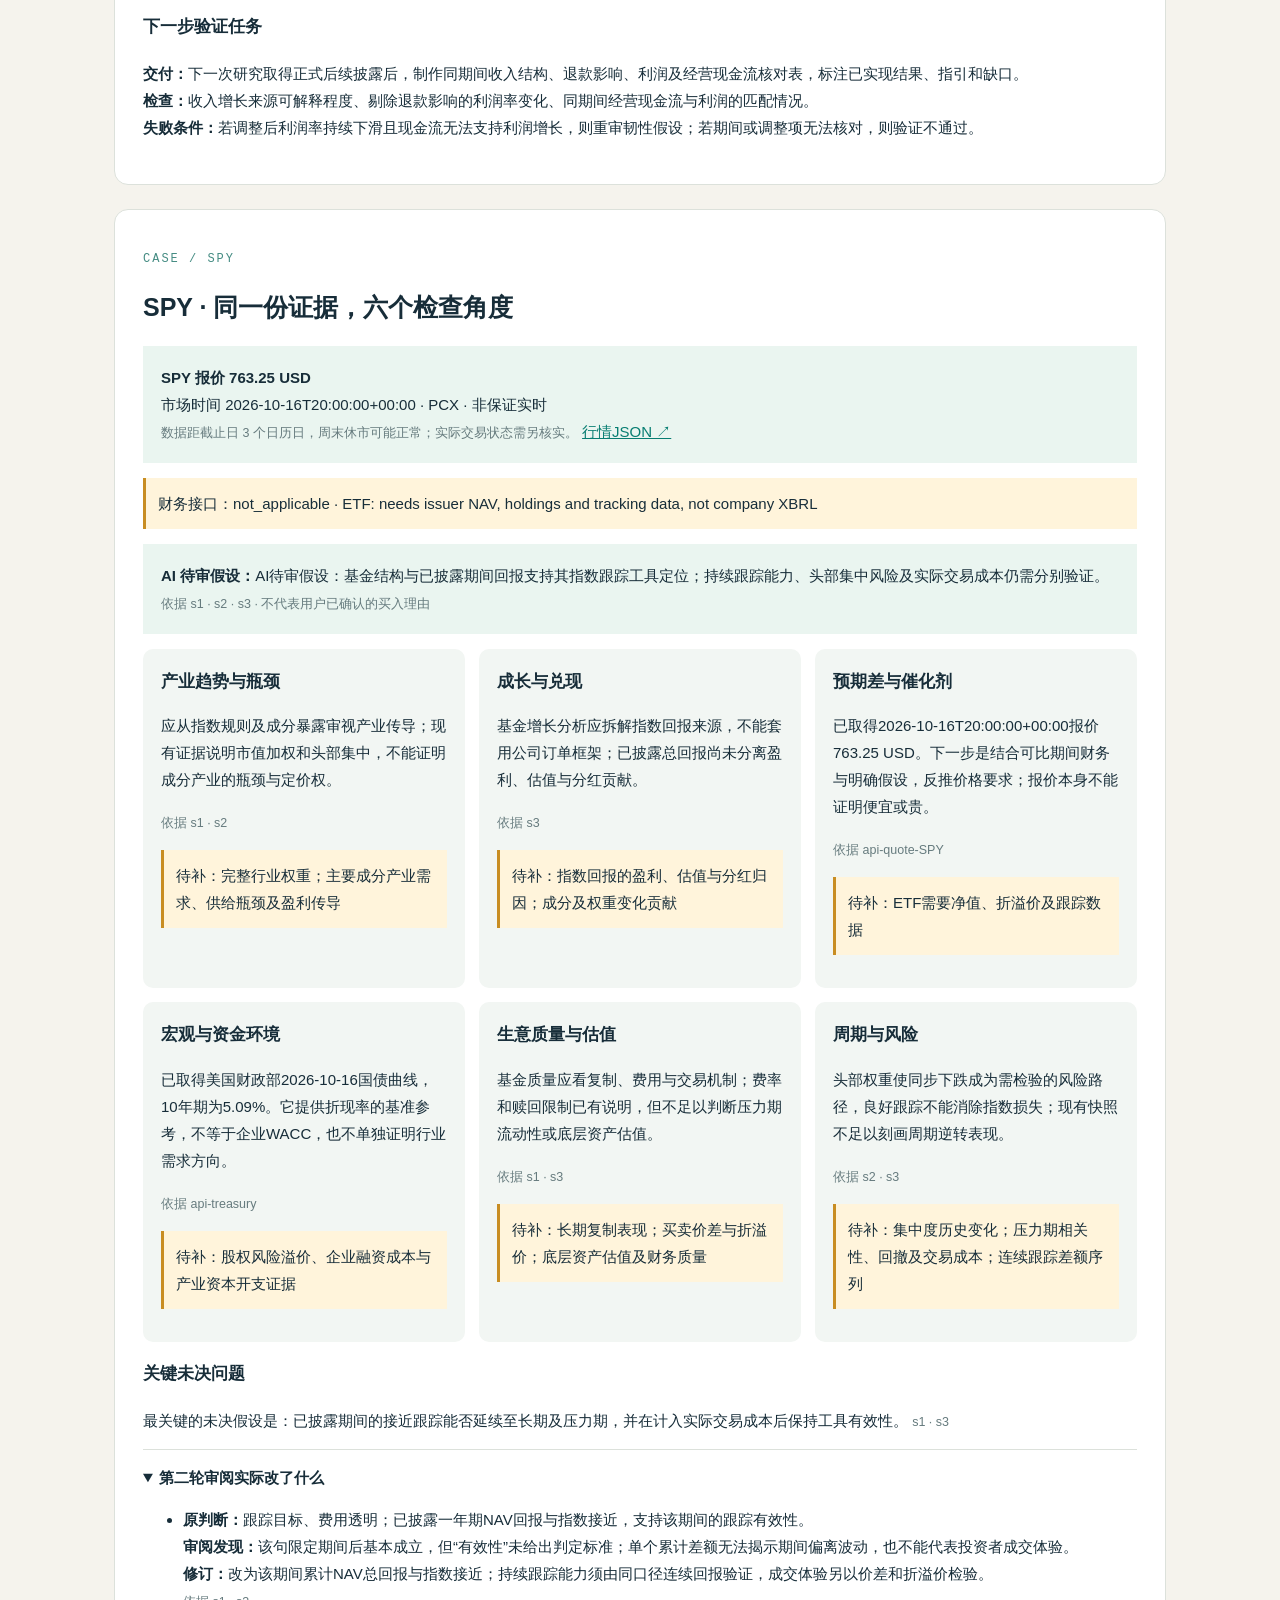
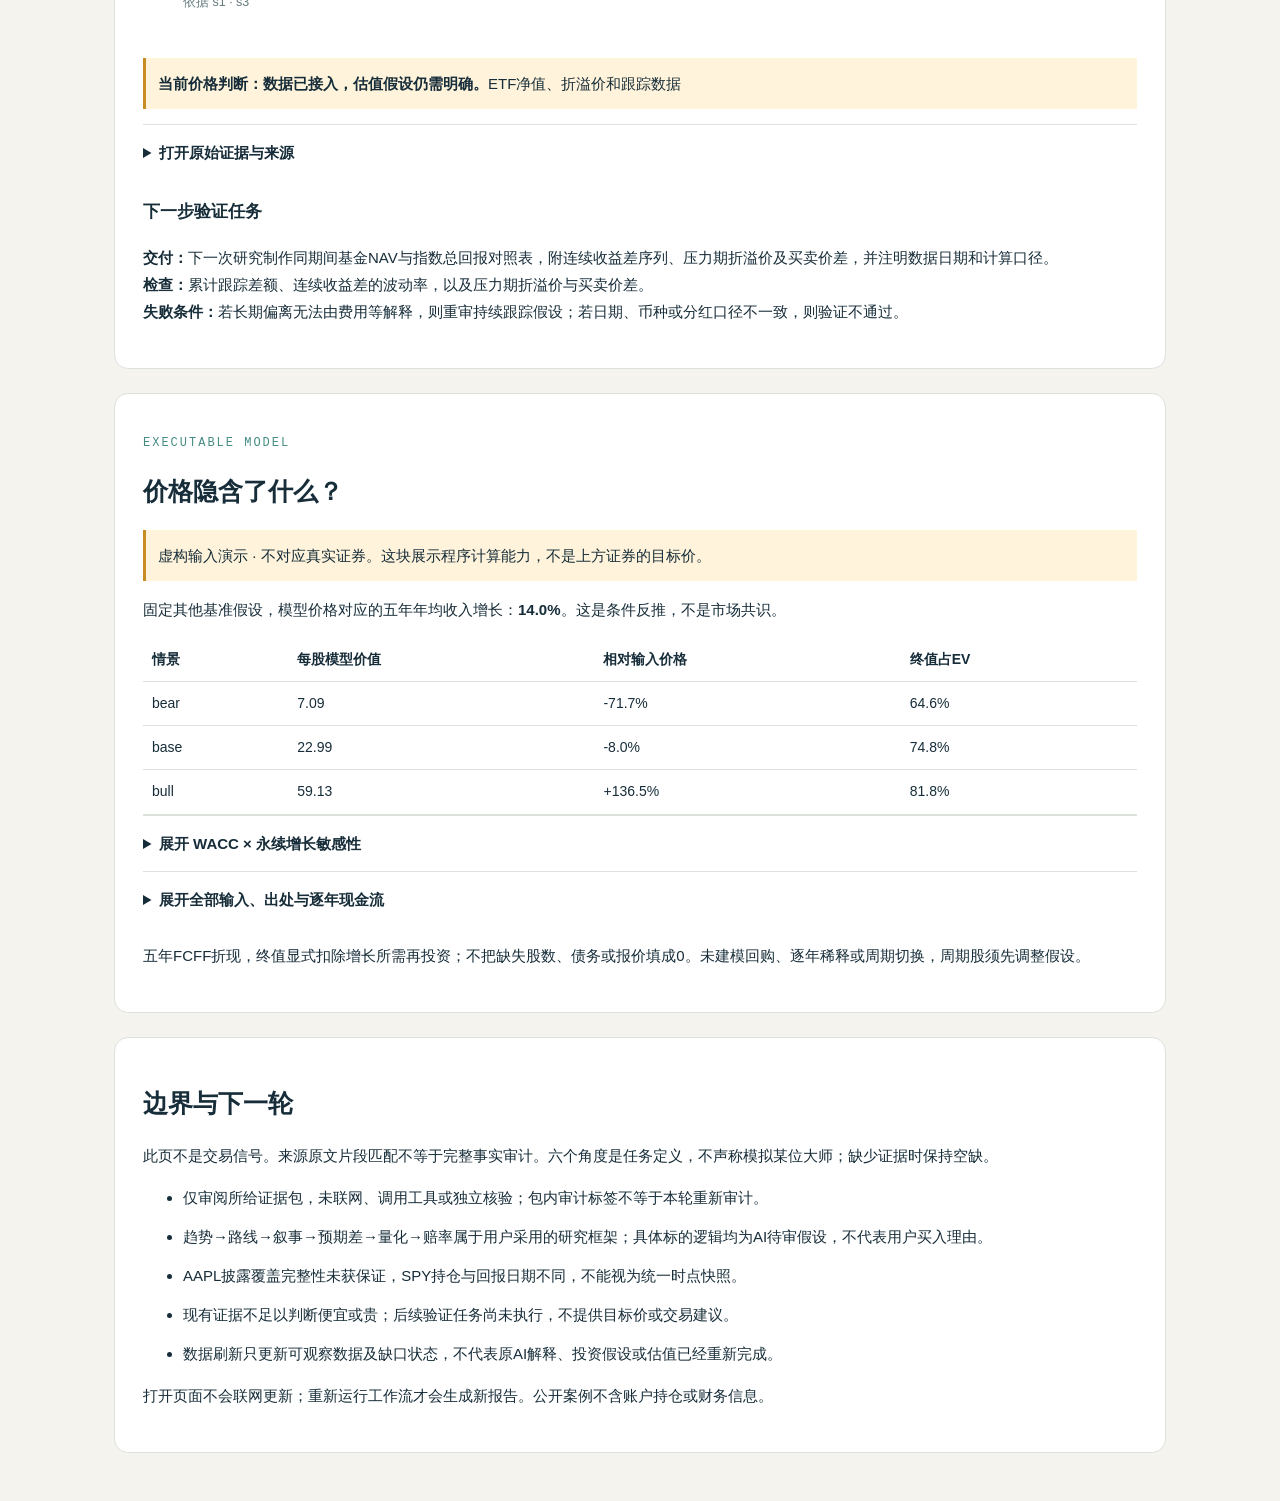
==== commit 435cc806: "Separate API response success from usable financial coverage" ====
--- a/docs/index.html
+++ b/docs/index.html
@@ -70,7 +70,7 @@
     &quot;boundary&quot;: &quot;自动检查原文片段与引用链，不等于逐项数字审计或独立验证公司声明。未匹配的来源必须保留待核验标记。&quot;
   }
 }</pre></details></section>
-<section id="data-status"><p class="eyebrow">CONNECTED DATA / READ ONLY</p><h2>真实数据接入状态</h2><p>接口获取：2026-10-19T16:25:13+08:00 · 研究截止：2026-10-19。行情时点与财报期间分别展示；这不是刷新页面即取数。</p><div class="grid"><article><h3>Yahoo Finance / 行情</h3><p>2/2 个标的取得报价</p><small>公共非官方接口；显示交易时点，不保证实时订阅</small></article><article><h3>SEC EDGAR / 财报</h3><p>1 家取得XBRL</p><small>保留原币种与单位，分开单季、年内累计和全年</small></article><article><h3>US Treasury / 利率</h3><p>已连接</p><small>官方XML；国债收益率不是WACC</small></article></div><p><b>利率观测 2026-10-16</b>：3MONTH 4.26% · 2YEAR 4.74% · 10YEAR 5.09% · 30YEAR 5.43% <a href="https://home.treasury.gov/resource-center/data-chart-center/interest-rates/pages/xml?data=daily_treasury_yield_curve&amp;field_tdr_date_value=2026">原始接口 ↗</a></p><details><summary>查看实际请求状态、原始响应指纹和失败原因</summary><pre>[
+<section id="data-status"><p class="eyebrow">CONNECTED DATA / READ ONLY</p><h2>真实数据接入状态</h2><p>接口获取：2026-10-19T16:25:13+08:00 · 研究截止：2026-10-19。行情时点与财报期间分别展示；这不是刷新页面即取数。</p><div class="grid"><article><h3>Yahoo Finance / 行情</h3><p>2/2 个标的取得报价</p><small>公共非官方接口；显示交易时点，不保证实时订阅</small></article><article><h3>SEC EDGAR / 财报</h3><p>1 家有可解析财务字段 / 1 家接口返回成功</p><small>接口成功不代表字段完整；保留币种、单位与财务期间</small></article><article><h3>US Treasury / 利率</h3><p>已连接</p><small>官方XML；国债收益率不是WACC</small></article></div><p><b>利率观测 2026-10-16</b>：3MONTH 4.26% · 2YEAR 4.74% · 10YEAR 5.09% · 30YEAR 5.43% <a href="https://home.treasury.gov/resource-center/data-chart-center/interest-rates/pages/xml?data=daily_treasury_yield_curve&amp;field_tdr_date_value=2026">原始接口 ↗</a></p><details><summary>查看实际请求状态、原始响应指纹和失败原因</summary><pre>[
   {
     &quot;url&quot;: &quot;https://home.treasury.gov/resource-center/data-chart-center/interest-rates/pages/xml?data=daily_treasury_yield_curve&amp;field_tdr_date_value=2026&quot;,
     &quot;fetched_at&quot;: &quot;2026-10-19T16:25:13+08:00&quot;,
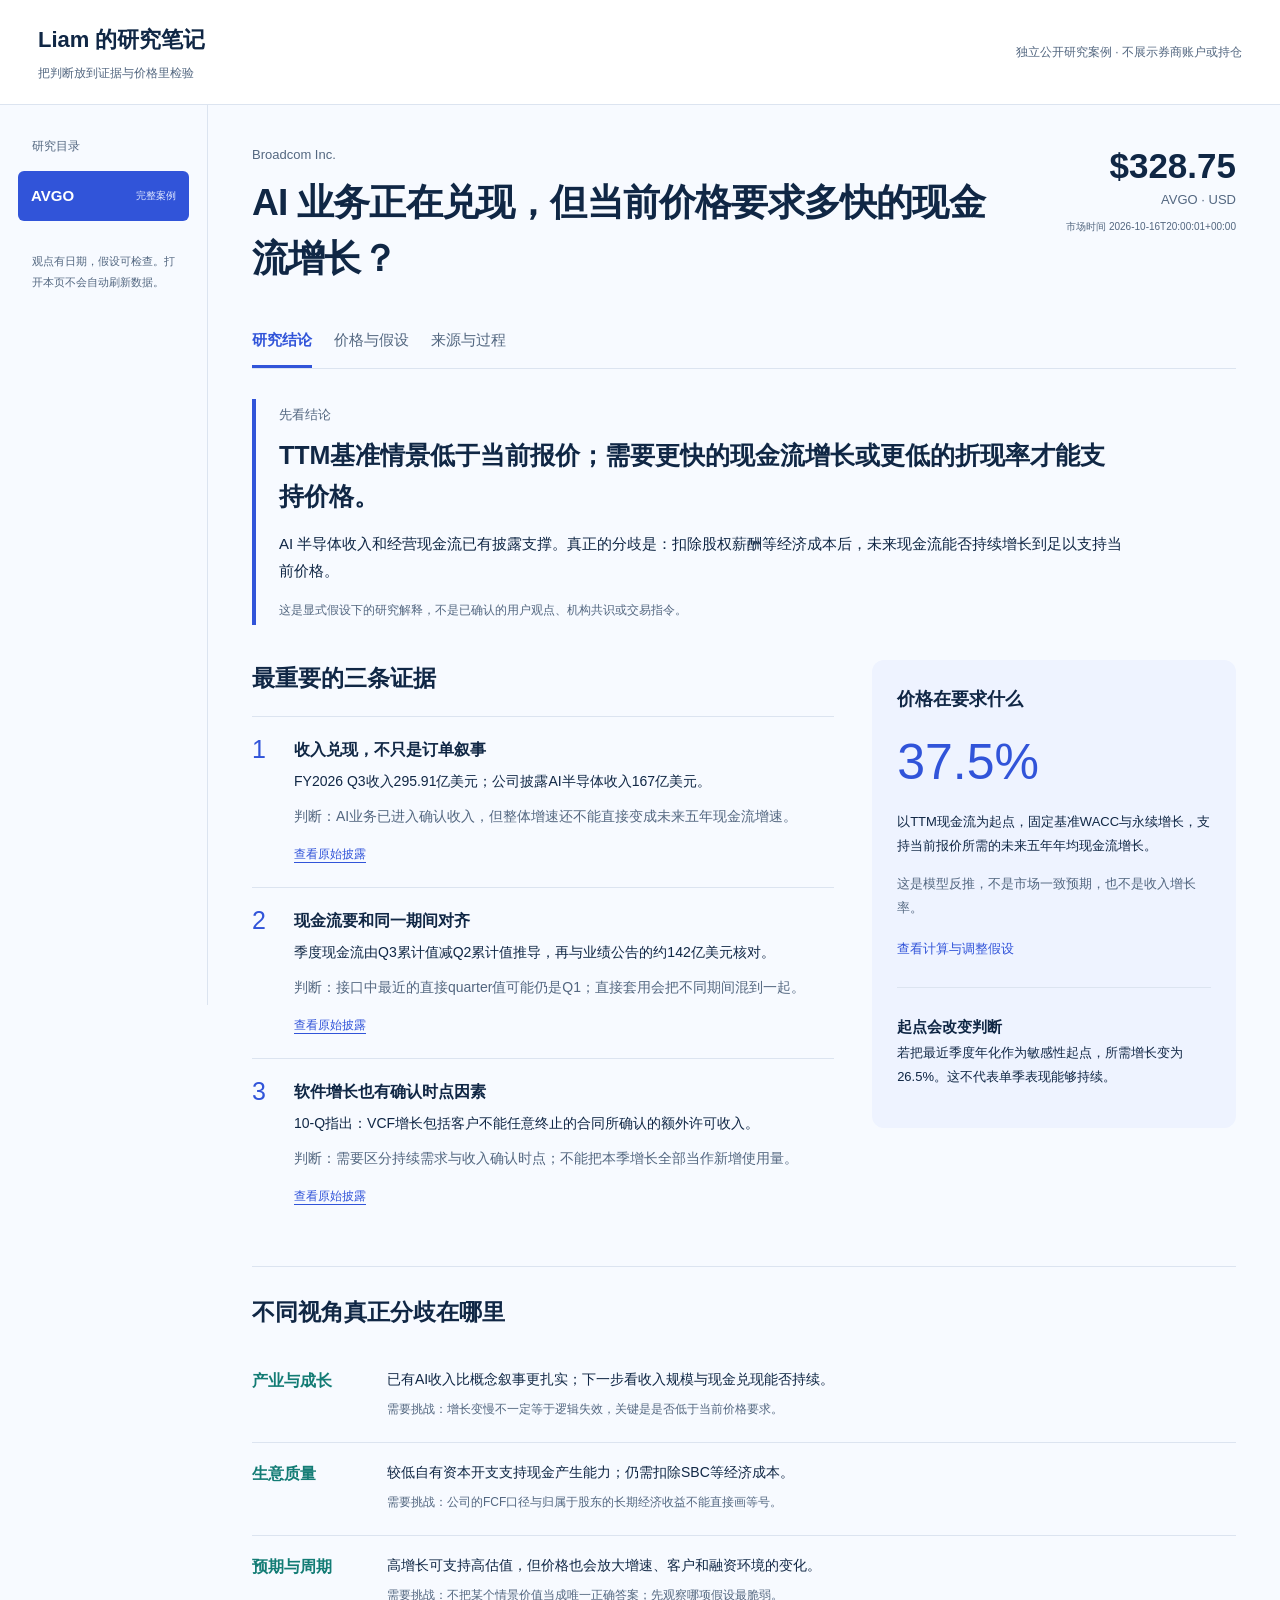
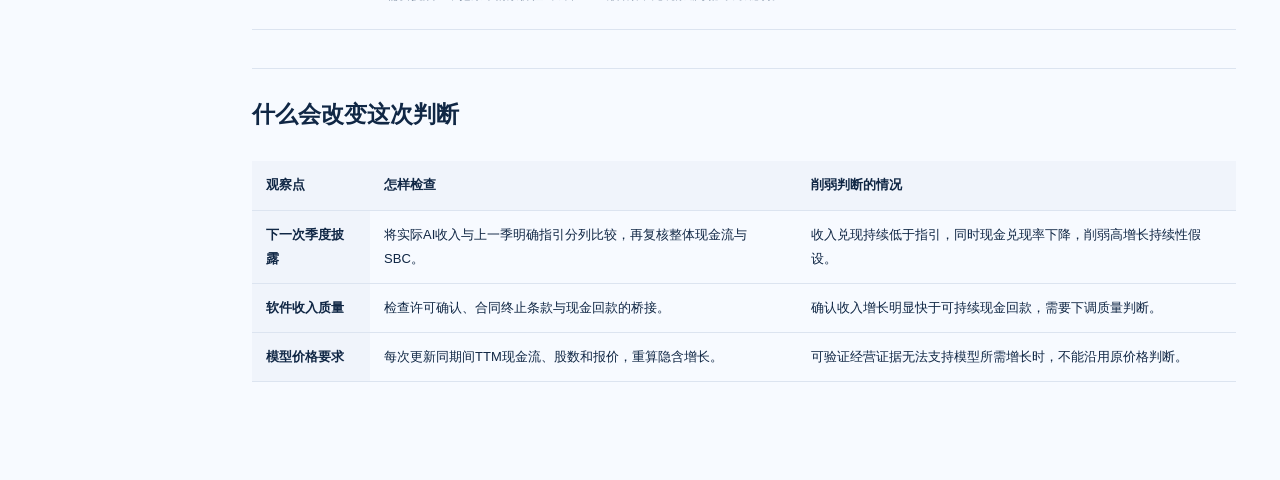
==== commit 1fbbac01: "Add reconciled equity case and interactive research report" ====
--- a/docs/index.html
+++ b/docs/index.html
@@ -1,79 +1,1146 @@
-<!doctype html><html lang="zh-CN"><meta charset="utf-8"><meta name="viewport" content="width=device-width,initial-scale=1"><title>Equity Research Agent · 项目演示</title>
-<style>:root{--ink:#172d39;--accent:#087e72}*{box-sizing:border-box}body{margin:0;overflow-wrap:anywhere;background:#f5f3ed;color:var(--ink);font:15px/1.8 "Segoe UI","Microsoft YaHei",sans-serif}header{background:#142f3a;color:white;padding:55px max(24px,calc((100vw - 1050px)/2))}h1{font-size:clamp(30px,5vw,48px);line-height:1.25;margin:12px 0}h2{font-size:25px;line-height:1.4}h3{font-size:17px}main{max-width:1100px;margin:auto;padding:24px}section{background:white;padding:28px;margin:24px 0;border:1px solid #dce1db;border-radius:14px}.eyebrow{font:12px/1.6 monospace;letter-spacing:2px;color:#458c83}header .eyebrow{color:#91d5c8}.grid,.pipeline{display:grid;grid-template-columns:repeat(3,minmax(0,1fr));gap:14px}.pipeline{grid-template-columns:repeat(5,minmax(0,1fr))}article{background:#f2f6f3;padding:18px;border-radius:10px}article h3{margin:0 0 8px}small{color:#667b7e}.gap{background:#fff4db;padding:12px;border-left:3px solid #c88d22}.thesis{background:#eaf5f0;padding:18px}details{border-top:1px solid #dce1db;padding:14px 0}summary{cursor:pointer;font-weight:600}li{margin:12px 0}a{color:#087e72;overflow-wrap:anywhere}header a{color:#a9e8dc}pre{white-space:pre-wrap;overflow-wrap:anywhere;font-size:12px;max-height:400px;overflow:auto}table{border-collapse:collapse;width:100%;font-size:14px}td,th{border-bottom:1px solid #dce1db;padding:9px;text-align:left}.scroll{overflow-x:auto}nav a{display:inline-block;margin:5px 10px 5px 0}@media(max-width:700px){.grid,.pipeline{grid-template-columns:1fr}main{padding:14px}section{padding:18px}}</style>
-<header><p class="eyebrow">LIAM LIANG / AI WORKFLOW PORTFOLIO</p><h1>把投资问题拆成<br>可执行、可检查的 AI 工作流</h1><p>趋势 → 路线 → 叙事 → 预期差 → 量化 → 赔率</p><p>研究日期 2026-10-19 · 两轮真实模型调用 · 可追溯证据</p><p>公开案例不含账户持仓或财务信息。</p><nav><a href="#asset-AAPL">查看 AAPL 案例 ↓</a><a href="#asset-SPY">查看 SPY 案例 ↓</a></nav></header>
-<main><section><h2>30 秒看懂我做了什么</h2><p>从个人研究需求出发，定义问题、配置 Codex 的任务与权限、设置输出结构和检查规则，再根据失败记录迭代。代码与分析由 AI 辅助完成，底层模型和 Agent 运行时不是自研。</p><div class="pipeline"><article><b>01 定义任务</b><p>用户的方法与研究问题</p></article><article><b>02 联网研究</b><p>第一轮实际搜索 5 次</p></article><article><b>03 程序检查</b><p>来源片段、日期、引用与覆盖</p></article><article><b>04 第二轮审阅</b><p>独立调用，共享同一证据包；新增搜索 0 次</p></article><article><b>05 计算与交付</b><p>Python计算 + 可展开证据 + 下一步任务</p></article></div><p><b>需要人做的决定：</b>确认原始投资假设、审阅证据是否足够、选择估值参数、决定是否接受 AI 的修订。第二轮调用不等于独立专家或机构共识。</p><details><summary>原始运行记录与核验范围</summary><pre>{
-  &quot;research_runtime&quot;: {
-    &quot;provider&quot;: &quot;Codex CLI&quot;,
-    &quot;run_id&quot;: &quot;20261019-135059-304351&quot;,
-    &quot;generated_at&quot;: &quot;2026-10-19T13:55:05+08:00&quot;,
-    &quot;search_events&quot;: 5,
-    &quot;turns&quot;: [
-      {
-        &quot;type&quot;: &quot;turn.completed&quot;,
-        &quot;usage&quot;: {
-          &quot;input_tokens&quot;: 223740,
-          &quot;cached_input_tokens&quot;: 169728,
-          &quot;cache_write_input_tokens&quot;: 0,
-          &quot;output_tokens&quot;: 2436,
-          &quot;reasoning_output_tokens&quot;: 14
-        }
+<!doctype html><html lang="zh-CN"><head><meta charset="utf-8"><meta name="viewport" content="width=device-width,initial-scale=1"><title>Liam 的研究笔记 · AVGO</title><style>:root{--paper:#F7FAFF;--ink:#102745;--blue:#3154D9;--teal:#137C75;--risk:#B85C40;--line:#DCE4F0;--muted:#536780}*{box-sizing:border-box}html{scroll-behavior:smooth}body{margin:0;background:var(--paper);color:var(--ink);font:15px/1.85 "Microsoft YaHei","PingFang SC",sans-serif;overflow-wrap:anywhere}a{color:var(--blue);text-underline-offset:4px}button,input,select{font:inherit}button,a,input,select,summary{outline-offset:4px}button:focus-visible,a:focus-visible,input:focus-visible,select:focus-visible,summary:focus-visible{outline:3px solid var(--blue)}button{cursor:pointer;border:1px solid var(--line);border-radius:6px;background:white;color:var(--ink);padding:9px 16px}button:hover{border-color:var(--blue);color:var(--blue)}h1,h2,h3,p{margin-top:0}h1{font-size:clamp(25px,2.9vw,40px);line-height:1.5;letter-spacing:-.8px;max-width:760px;margin-bottom:22px}h2{font-size:23px;line-height:1.65;margin-bottom:18px}h3{font-size:16px;line-height:1.7;margin-bottom:6px}p{margin-bottom:14px}small{font-size:12px;color:var(--muted)}strong,b{font-weight:650}.muted,.caption{color:var(--muted)}.caption{font-size:13px;margin-bottom:8px}.topbar{min-height:94px;padding:20px 38px;display:flex;align-items:center;justify-content:space-between;border-bottom:1px solid var(--line);background:#fff;gap:20px}.brand{font-size:22px;font-weight:700;color:var(--ink);text-decoration:none}.brand span{display:block;font-weight:400;color:var(--muted);font-size:12px;margin-top:1px}.scope{color:var(--muted);font-size:12px;text-align:right}.workspace{display:grid;grid-template-columns:208px minmax(0,1fr);max-width:1600px;margin:auto}.sidebar{border-right:1px solid var(--line);padding:30px 18px;min-height:calc(100vh - 94px);position:sticky;top:0;height:100vh;overflow:auto}.sidebar>p{padding-left:14px;color:var(--muted);font-size:12px}.sidebar nav{display:grid;gap:5px}.sidebar nav a{display:flex;align-items:center;justify-content:space-between;color:var(--ink);text-decoration:none;padding:11px 13px;border-radius:6px}.sidebar nav a b{font-family:Bahnschrift,"Segoe UI",sans-serif;font-size:15px}.sidebar nav a span{font-size:10px;color:var(--muted)}.sidebar nav a.selected{background:var(--blue);color:#fff}.sidebar nav a.selected span{color:#e0e7ff}.sidebar-note{font-size:11px;color:var(--muted);margin:30px 14px;line-height:1.9}main{min-width:0;padding:38px 44px 80px}.company-heading{display:flex;justify-content:space-between;align-items:flex-start;gap:35px}.quote{flex:0 0 205px;text-align:right;display:flex;flex-direction:column;font-family:Bahnschrift,"Microsoft YaHei",sans-serif}.quote strong{font-size:35px;line-height:1.3;font-weight:600}.quote span{font-size:13px;color:var(--muted)}.quote small{font-size:10px;line-height:1.7;margin-top:6px}.tabs{display:flex;border-bottom:1px solid var(--line);gap:22px;margin:7px 0 30px}.tabs button{border:none;border-radius:0;background:none;color:var(--muted);padding:11px 0;border-bottom:3px solid transparent}.tabs button.active{color:var(--blue);border-bottom-color:var(--blue);font-weight:650}.panel[hidden],.company[hidden]{display:none}.verdict{border-left:4px solid var(--blue);padding:4px 0 4px 23px;margin:4px 0 35px}.verdict h2{font-size:25px;max-width:850px;margin-bottom:12px}.verdict p{max-width:850px}.verdict .muted{font-size:12px;margin:12px 0 0}.reading-grid{display:grid;grid-template-columns:minmax(0,1.6fr) minmax(230px,1fr);gap:38px}.evidence-list{padding:0;margin:0;list-style:none;counter-reset:evidence}.evidence-list li{border-top:1px solid var(--line);padding:19px 0 20px 42px;position:relative;counter-increment:evidence}.evidence-list li:before{content:counter(evidence);position:absolute;left:0;top:18px;color:var(--blue);font:25px Bahnschrift,sans-serif}.evidence-list p{font-size:14px;margin-bottom:9px}.evidence-list a{font-size:12px}.interpretation{color:var(--muted)}.decision{background:#eef3ff;border-radius:12px;padding:25px;align-self:start}.decision h2{font-size:18px}.implied{font:50px/1.1 Bahnschrift,sans-serif;color:var(--blue);margin:20px 0}.decision p:not(.implied){font-size:13px}.decision .muted{font-size:11px}.text-button{padding:0;border:0;background:none;border-radius:0;color:var(--blue);font-size:13px}.subsection{margin-top:38px;border-top:1px solid var(--line);padding-top:27px}.view-row{display:grid;grid-template-columns:115px minmax(0,1fr);gap:20px;padding:17px 0;border-bottom:1px solid var(--line)}.view-row h3{color:var(--teal)}.view-row p{margin:0 0 5px;font-size:14px}.view-row .muted{font-size:12px}.table-wrap,.scroll{max-width:100%;overflow:auto}table{border-collapse:collapse;width:100%;font-size:13px;margin:10px 0 18px}th,td{border-bottom:1px solid var(--line);padding:12px 14px;text-align:left;vertical-align:top}th{font-weight:600;background:#f0f4fb}td{font-variant-numeric:tabular-nums}pre{white-space:pre-wrap;overflow-wrap:anywhere;font-size:11px;max-height:450px;overflow:auto;background:#eef2f9;padding:20px}details{border-top:1px solid var(--line);padding:18px 0;min-width:0}summary{cursor:pointer;font-weight:600;font-size:14px}details>p,details>table,details>div{margin-top:18px}.scenario-chart{background:white;border:1px solid var(--line);border-radius:12px;padding:26px 22px;margin:25px 0 18px}.scenario-row{display:grid;grid-template-columns:45px minmax(0,1fr) 85px 75px;gap:14px;align-items:center;margin:18px 0}.scenario-row b{font-size:13px}.scenario-row strong,.scenario-row>span{font-family:Bahnschrift,sans-serif;font-variant-numeric:tabular-nums;text-align:right}.range-track{position:relative;height:19px;background:#eef2f9;border-radius:3px}.range-track>i{display:block;height:100%;background:#3154D9;border-radius:3px}.scenario-row:first-child .range-track>i{background:#B85C40}.scenario-row:last-child .range-track>i{background:#137C75}.price-mark{position:absolute;top:-10px;bottom:-10px;width:2px;background:var(--ink)}.down{color:var(--risk)}.up{color:var(--teal)}.callout{border-left:3px solid var(--risk);padding:12px 18px;background:#fff1e9;font-size:13px}.model-layout{display:grid;grid-template-columns:minmax(0,1fr) minmax(0,1fr);gap:30px;margin-top:30px}.controls{background:white;border:1px solid var(--line);padding:25px;border-radius:10px}.controls label{display:block;font-size:13px;margin:15px 0 6px}.controls output{float:right;font-family:Bahnschrift,sans-serif;color:var(--blue)}.controls input{display:block;width:100%;accent-color:var(--blue);min-height:25px}.controls select{width:100%;padding:10px;border:1px solid var(--line);border-radius:5px;background:white;color:var(--ink)}.controls button{margin-top:18px}.live-result{padding:25px;background:#eaf4f2;border-radius:10px}.live-result>strong{font:48px/1.4 Bahnschrift,sans-serif;color:var(--teal)}.live-result p{font-size:13px}.cash-bridge{background:white;padding:20px;border:1px solid var(--line);border-radius:10px;margin:22px 0}.cash-row{display:grid;grid-template-columns:160px minmax(0,1fr) 75px;gap:16px;align-items:center;margin:14px 0;font-size:12px}.cash-row>i{height:14px;width:var(--w);background:var(--bar);border-radius:2px}.cash-row b{text-align:right;font-family:Bahnschrift,sans-serif}.process{display:grid;grid-template-columns:repeat(4,minmax(0,1fr));gap:20px;margin:25px 0}.process>div{border-top:3px solid var(--blue);padding-top:15px}.process p{font-size:12px;color:var(--muted);margin-top:9px}hr{border:0;border-top:1px solid var(--line);margin:25px 0}.gap{padding:12px 16px;background:#fff1e9;border-left:3px solid var(--risk);font-size:13px}.thesis{padding:18px;background:#eaf4f2;border-radius:8px}.grid{display:grid;grid-template-columns:repeat(3,minmax(0,1fr));gap:16px}.grid>article{background:#eef2f9;padding:18px;border-radius:6px}.grid p{font-size:13px}.grid small{font-size:11px}section#data-status{padding:20px;background:white;border:1px solid var(--line);border-radius:10px}section#data-status .eyebrow{display:none}.bullet{margin:10px 0}noscript>p{padding:20px}@media(max-width:1050px){main{padding:30px 25px}.workspace{grid-template-columns:175px minmax(0,1fr)}.company-heading{display:block}.quote{text-align:left;margin:0 0 24px;max-width:400px}.quote small{font-size:11px}.reading-grid{grid-template-columns:1fr}.decision{max-width:none}.process{grid-template-columns:1fr 1fr}}@media(max-width:680px){.topbar{padding:17px 20px;align-items:flex-start;gap:10px}.brand{font-size:19px}.brand span{font-size:10px}.scope{max-width:125px;font-size:10px}.workspace{display:block}.sidebar{position:static;min-height:auto;height:auto;padding:12px;border-right:0;border-bottom:1px solid var(--line);overflow:auto}.sidebar>p,.sidebar-note{display:none}.sidebar nav{display:flex;width:max-content;gap:5px}.sidebar nav a{gap:9px;padding:8px 12px}.sidebar nav a span{font-size:9px}.sidebar nav a b{font-size:13px}main{padding:26px 20px 60px}h1{font-size:27px;letter-spacing:-.4px}h2{font-size:21px}.verdict{padding-left:17px}.verdict h2{font-size:21px}.tabs{gap:20px}.tabs button{font-size:13px}.model-layout,.grid{grid-template-columns:1fr}.scenario-chart{padding:15px 10px}.scenario-row{grid-template-columns:30px minmax(0,1fr) 62px 55px;gap:8px;font-size:12px}.cash-row{grid-template-columns:105px minmax(0,1fr) 56px;gap:10px;font-size:11px}.view-row{grid-template-columns:1fr;gap:3px}.process{grid-template-columns:1fr 1fr;gap:18px}.quote strong{font-size:31px}.table-wrap table{min-width:500px}.table-wrap{overflow-x:auto}.live-result>strong{font-size:43px}}@media(prefers-reduced-motion:reduce){html{scroll-behavior:auto}}@media print{.sidebar,.controls,.tabs,.scope{display:none}.workspace{display:block}.panel[hidden]{display:block}main{padding:10px}.company[hidden]{display:none}.topbar{border:0}.reading-grid{display:block}.decision{margin-top:20px}.subsection{break-inside:avoid}}
+</style></head><body>
+<header class="topbar"><a href="#company-AVGO" class="brand">Liam 的研究笔记<span>把判断放到证据与价格里检验</span></a><span class="scope">独立公开研究案例 · 不展示券商账户或持仓</span></header><div class="workspace"><aside class="sidebar"><p>研究目录</p><nav aria-label="证券目录"><a href="#company-AVGO" data-company="AVGO" class="selected"><b>AVGO</b><span>完整案例</span></a></nav><div class="sidebar-note">观点有日期，假设可检查。打开本页不会自动刷新数据。</div></aside><main><article class="company" id="company-AVGO">
+<div class="company-heading"><div><p class="caption">Broadcom Inc.</p><h1>AI 业务正在兑现，但当前价格要求多快的现金流增长？</h1></div><div class="quote"><strong>$328.75</strong><span>AVGO · USD</span><small>市场时间 2026-10-16T20:00:01+00:00</small></div></div>
+<nav class="tabs" aria-label="研究章节"><button class="active" data-panel="note" aria-selected="true">研究结论</button><button data-panel="model" aria-selected="false">价格与假设</button><button data-panel="evidence" aria-selected="false">来源与过程</button></nav>
+<section class="panel active" data-content="note"><div class="verdict"><p class="caption">先看结论</p><h2>TTM基准情景低于当前报价；需要更快的现金流增长或更低的折现率才能支持价格。</h2><p>AI 半导体收入和经营现金流已有披露支撑。真正的分歧是：扣除股权薪酬等经济成本后，未来现金流能否持续增长到足以支持当前价格。</p><p class="muted">这是显式假设下的研究解释，不是已确认的用户观点、机构共识或交易指令。</p></div>
+<div class="reading-grid"><div><h2>最重要的三条证据</h2><ol class="evidence-list"><li><h3>收入兑现，不只是订单叙事</h3><p>FY2026 Q3收入295.91亿美元；公司披露AI半导体收入167亿美元。</p><p class="interpretation">判断：AI业务已进入确认收入，但整体增速还不能直接变成未来五年现金流增速。</p><a href="https://investors.broadcom.com/news-releases/news-release-details/broadcom-inc-announces-third-quarter-fiscal-year-2026-financial" target="_blank" rel="noopener noreferrer">查看原始披露</a></li><li><h3>现金流要和同一期间对齐</h3><p>季度现金流由Q3累计值减Q2累计值推导，再与业绩公告的约142亿美元核对。</p><p class="interpretation">判断：接口中最近的直接quarter值可能仍是Q1；直接套用会把不同期间混到一起。</p><a href="https://www.sec.gov/Archives/edgar/data/1730168/000173016826000080/avgo-20260802.htm" target="_blank" rel="noopener noreferrer">查看原始披露</a></li><li><h3>软件增长也有确认时点因素</h3><p>10-Q指出：VCF增长包括客户不能任意终止的合同所确认的额外许可收入。</p><p class="interpretation">判断：需要区分持续需求与收入确认时点；不能把本季增长全部当作新增使用量。</p><a href="https://www.sec.gov/Archives/edgar/data/1730168/000173016826000080/avgo-20260802.htm" target="_blank" rel="noopener noreferrer">查看原始披露</a></li></ol></div><aside class="decision"><h2>价格在要求什么</h2><p class="implied">37.5%</p><p>以TTM现金流为起点，固定基准WACC与永续增长，支持当前报价所需的未来五年年均现金流增长。</p><p class="muted">这是模型反推，不是市场一致预期，也不是收入增长率。</p><button class="text-button" data-goto="model">查看计算与调整假设</button><hr><b>起点会改变判断</b><p>若把最近季度年化作为敏感性起点，所需增长变为 26.5%。这不代表单季表现能够持续。</p></aside></div>
+<section class="subsection"><h2>不同视角真正分歧在哪里</h2><div class="view-row"><h3>产业与成长</h3><div><p>已有AI收入比概念叙事更扎实；下一步看收入规模与现金兑现能否持续。</p><p class="muted">需要挑战：增长变慢不一定等于逻辑失效，关键是是否低于当前价格要求。</p></div></div><div class="view-row"><h3>生意质量</h3><div><p>较低自有资本开支支持现金产生能力；仍需扣除SBC等经济成本。</p><p class="muted">需要挑战：公司的FCF口径与归属于股东的长期经济收益不能直接画等号。</p></div></div><div class="view-row"><h3>预期与周期</h3><div><p>高增长可支持高估值，但价格也会放大增速、客户和融资环境的变化。</p><p class="muted">需要挑战：不把某个情景价值当成唯一正确答案；先观察哪项假设最脆弱。</p></div></div></section>
+<section class="subsection"><h2>什么会改变这次判断</h2><div class="table-wrap"><table><thead><tr><th>观察点</th><th>怎样检查</th><th>削弱判断的情况</th></tr></thead><tbody><tr><th>下一次季度披露</th><td>将实际AI收入与上一季明确指引分列比较，再复核整体现金流与SBC。</td><td>收入兑现持续低于指引，同时现金兑现率下降，削弱高增长持续性假设。</td></tr><tr><th>软件收入质量</th><td>检查许可确认、合同终止条款与现金回款的桥接。</td><td>确认收入增长明显快于可持续现金回款，需要下调质量判断。</td></tr><tr><th>模型价格要求</th><td>每次更新同期间TTM现金流、股数和报价，重算隐含增长。</td><td>可验证经营证据无法支持模型所需增长时，不能沿用原价格判断。</td></tr></tbody></table></div></section></section>
+<section class="panel" data-content="model" hidden><h2>把价格判断拆开看</h2><p>情景价值只对应各自参数；没有赋予主观概率。竖线标记当前报价 $328.75。</p><div class="scenario-chart" aria-label="三个现金流情景与当前报价比较"><div class="scenario-row"><b>压力</b><div class="range-track"><i style="width:30.413%"></i><span class="price-mark" style="left:83.403%"></span></div><strong>$119.88</strong><span class="down">-63.5%</span></div><div class="scenario-row"><b>基准</b><div class="range-track"><i style="width:52.980%"></i><span class="price-mark" style="left:83.403%"></span></div><strong>$208.83</strong><span class="down">-36.5%</span></div><div class="scenario-row"><b>乐观</b><div class="range-track"><i style="width:89.286%"></i><span class="price-mark" style="left:83.403%"></span></div><strong>$351.94</strong><span class="up">+7.1%</span></div></div>
+<p class="callout">基准模型价值 $208.83；其中终值占企业价值 76.7%。终值敏感，不能把结果当成精确目标价。</p>
+<div class="model-layout"><div class="controls"><h3>自己改变假设</h3><label for="cash-start">现金流起点</label><select id="cash-start"><option value="ttm">TTM：已报告的最近四季</option><option value="runrate">最近季度×4：仅作敏感性</option></select>
+<label for="growth">未来五年现金流年均增长 <output id="growth-label"></output></label><input id="growth" type="range" min="0" max="60" step="0.5" value="25.0">
+<label for="wacc">WACC <output id="wacc-label"></output></label><input id="wacc" type="range" min="7" max="15" step="0.01" value="10.84">
+<label for="terminal">永续增长 <output id="terminal-label"></output></label><input id="terminal" type="range" min="0" max="5" step="0.1" value="3.0"><button id="reset-model">恢复基准假设</button></div>
+<div class="live-result" aria-live="polite"><p>这些假设对应的每股模型价值</p><strong id="live-value"></strong><p id="live-change"></p><p id="live-growth"></p><p class="muted">修改参数是敏感性实验，不会改动来源数据。现金流增长假设已经包含未来再投资成本，不能把全部新增收入当成自由现金。</p></div></div>
+<section class="subsection"><h2>先把现金流算对</h2><p>最近四季：2025-08-04 至 2026-08-02。下列金额单位均为亿美元。</p><div class="cash-bridge"><div class="cash-row"><span>经营现金流</span><i style="--w:100.00%;--bar:#3154D9"></i><b>406.53</b></div><div class="cash-row"><span>减：固定资产现金支出</span><i style="--w:3.07%;--bar:#B85C40"></i><b>-12.50</b></div><div class="cash-row"><span>减：股权薪酬经济成本</span><i style="--w:20.86%;--bar:#B85C40"></i><b>-84.82</b></div><div class="cash-row"><span>加：税后现金利息代理</span><i style="--w:5.22%;--bar:#3154D9"></i><b>21.23</b></div><div class="cash-row"><span>模型现金流代理</span><i style="--w:81.28%;--bar:#3154D9"></i><b>330.44</b></div></div><details><summary>展开原始数值、TTM公式与申报来源</summary><table><tr><th>TTM收入</th><td>891.04</td></tr><tr><th>经营现金流</th><td>406.53</td></tr><tr><th>减：固定资产现金支出</th><td>-12.50</td></tr><tr><th>减：股权薪酬经济成本</th><td>-84.82</td></tr><tr><th>加：税后现金利息代理</th><td>21.23</td></tr><tr><th>模型现金流代理</th><td>330.44</td></tr></table><pre>{
+  &quot;revenue&quot;: {
+    &quot;value&quot;: 89104000000,
+    &quot;start&quot;: &quot;2025-08-04&quot;,
+    &quot;end&quot;: &quot;2026-08-02&quot;,
+    &quot;formula&quot;: &quot;prior fiscal year + current YTD - prior comparable YTD&quot;,
+    &quot;inputs&quot;: [
+      {
+        &quot;start&quot;: &quot;2024-11-04&quot;,
+        &quot;end&quot;: &quot;2025-11-02&quot;,
+        &quot;val&quot;: 63887000000,
+        &quot;accn&quot;: &quot;0001730168-25-000121&quot;,
+        &quot;fy&quot;: 2025,
+        &quot;fp&quot;: &quot;FY&quot;,
+        &quot;form&quot;: &quot;10-K&quot;,
+        &quot;filed&quot;: &quot;2025-12-18&quot;,
+        &quot;frame&quot;: &quot;CY2025&quot;,
+        &quot;tag&quot;: &quot;RevenueFromContractWithCustomerExcludingAssessedTax&quot;,
+        &quot;namespace&quot;: &quot;us-gaap&quot;,
+        &quot;unit&quot;: &quot;USD&quot;
+      },
+      {
+        &quot;start&quot;: &quot;2025-11-03&quot;,
+        &quot;end&quot;: &quot;2026-08-02&quot;,
+        &quot;val&quot;: 71089000000,
+        &quot;accn&quot;: &quot;0001730168-26-000080&quot;,
+        &quot;fy&quot;: 2026,
+        &quot;fp&quot;: &quot;Q3&quot;,
+        &quot;form&quot;: &quot;10-Q&quot;,
+        &quot;filed&quot;: &quot;2026-09-10&quot;,
+        &quot;tag&quot;: &quot;RevenueFromContractWithCustomerExcludingAssessedTax&quot;,
+        &quot;namespace&quot;: &quot;us-gaap&quot;,
+        &quot;unit&quot;: &quot;USD&quot;
+      },
+      {
+        &quot;start&quot;: &quot;2024-11-04&quot;,
+        &quot;end&quot;: &quot;2025-08-03&quot;,
+        &quot;val&quot;: 45872000000,
+        &quot;accn&quot;: &quot;0001730168-26-000080&quot;,
+        &quot;fy&quot;: 2026,
+        &quot;fp&quot;: &quot;Q3&quot;,
+        &quot;form&quot;: &quot;10-Q&quot;,
+        &quot;filed&quot;: &quot;2026-09-10&quot;,
+        &quot;tag&quot;: &quot;RevenueFromContractWithCustomerExcludingAssessedTax&quot;,
+        &quot;namespace&quot;: &quot;us-gaap&quot;,
+        &quot;unit&quot;: &quot;USD&quot;
       }
     ]
   },
-  &quot;review_runtime&quot;: {
-    &quot;search_events&quot;: 0,
-    &quot;turns&quot;: [
-      {
-        &quot;type&quot;: &quot;turn.completed&quot;,
-        &quot;usage&quot;: {
-          &quot;input_tokens&quot;: 19166,
-          &quot;cached_input_tokens&quot;: 18944,
-          &quot;cache_write_input_tokens&quot;: 0,
-          &quot;output_tokens&quot;: 2460,
-          &quot;reasoning_output_tokens&quot;: 0
-        }
+  &quot;cfo&quot;: {
+    &quot;value&quot;: 40653000000,
+    &quot;start&quot;: &quot;2025-08-04&quot;,
+    &quot;end&quot;: &quot;2026-08-02&quot;,
+    &quot;formula&quot;: &quot;prior fiscal year + current YTD - prior comparable YTD&quot;,
+    &quot;inputs&quot;: [
+      {
+        &quot;start&quot;: &quot;2024-11-04&quot;,
+        &quot;end&quot;: &quot;2025-11-02&quot;,
+        &quot;val&quot;: 27537000000,
+        &quot;accn&quot;: &quot;0001730168-25-000121&quot;,
+        &quot;fy&quot;: 2025,
+        &quot;fp&quot;: &quot;FY&quot;,
+        &quot;form&quot;: &quot;10-K&quot;,
+        &quot;filed&quot;: &quot;2025-12-18&quot;,
+        &quot;frame&quot;: &quot;CY2025&quot;,
+        &quot;tag&quot;: &quot;NetCashProvidedByUsedInOperatingActivities&quot;,
+        &quot;namespace&quot;: &quot;us-gaap&quot;,
+        &quot;unit&quot;: &quot;USD&quot;
+      },
+      {
+        &quot;start&quot;: &quot;2025-11-03&quot;,
+        &quot;end&quot;: &quot;2026-08-02&quot;,
+        &quot;val&quot;: 32950000000,
+        &quot;accn&quot;: &quot;0001730168-26-000080&quot;,
+        &quot;fy&quot;: 2026,
+        &quot;fp&quot;: &quot;Q3&quot;,
+        &quot;form&quot;: &quot;10-Q&quot;,
+        &quot;filed&quot;: &quot;2026-09-10&quot;,
+        &quot;tag&quot;: &quot;NetCashProvidedByUsedInOperatingActivities&quot;,
+        &quot;namespace&quot;: &quot;us-gaap&quot;,
+        &quot;unit&quot;: &quot;USD&quot;
+      },
+      {
+        &quot;start&quot;: &quot;2024-11-04&quot;,
+        &quot;end&quot;: &quot;2025-08-03&quot;,
+        &quot;val&quot;: 19834000000,
+        &quot;accn&quot;: &quot;0001730168-26-000080&quot;,
+        &quot;fy&quot;: 2026,
+        &quot;fp&quot;: &quot;Q3&quot;,
+        &quot;form&quot;: &quot;10-Q&quot;,
+        &quot;filed&quot;: &quot;2026-09-10&quot;,
+        &quot;tag&quot;: &quot;NetCashProvidedByUsedInOperatingActivities&quot;,
+        &quot;namespace&quot;: &quot;us-gaap&quot;,
+        &quot;unit&quot;: &quot;USD&quot;
+      }
+    ]
+  },
+  &quot;capex&quot;: {
+    &quot;value&quot;: 1250000000,
+    &quot;start&quot;: &quot;2025-08-04&quot;,
+    &quot;end&quot;: &quot;2026-08-02&quot;,
+    &quot;formula&quot;: &quot;prior fiscal year + current YTD - prior comparable YTD&quot;,
+    &quot;inputs&quot;: [
+      {
+        &quot;start&quot;: &quot;2024-11-04&quot;,
+        &quot;end&quot;: &quot;2025-11-02&quot;,
+        &quot;val&quot;: 623000000,
+        &quot;accn&quot;: &quot;0001730168-25-000121&quot;,
+        &quot;fy&quot;: 2025,
+        &quot;fp&quot;: &quot;FY&quot;,
+        &quot;form&quot;: &quot;10-K&quot;,
+        &quot;filed&quot;: &quot;2025-12-18&quot;,
+        &quot;frame&quot;: &quot;CY2025&quot;,
+        &quot;tag&quot;: &quot;PaymentsToAcquirePropertyPlantAndEquipment&quot;,
+        &quot;namespace&quot;: &quot;us-gaap&quot;,
+        &quot;unit&quot;: &quot;USD&quot;
+      },
+      {
+        &quot;start&quot;: &quot;2025-11-03&quot;,
+        &quot;end&quot;: &quot;2026-08-02&quot;,
+        &quot;val&quot;: 1013000000,
+        &quot;accn&quot;: &quot;0001730168-26-000080&quot;,
+        &quot;fy&quot;: 2026,
+        &quot;fp&quot;: &quot;Q3&quot;,
+        &quot;form&quot;: &quot;10-Q&quot;,
+        &quot;filed&quot;: &quot;2026-09-10&quot;,
+        &quot;tag&quot;: &quot;PaymentsToAcquirePropertyPlantAndEquipment&quot;,
+        &quot;namespace&quot;: &quot;us-gaap&quot;,
+        &quot;unit&quot;: &quot;USD&quot;
+      },
+      {
+        &quot;start&quot;: &quot;2024-11-04&quot;,
+        &quot;end&quot;: &quot;2025-08-03&quot;,
+        &quot;val&quot;: 386000000,
+        &quot;accn&quot;: &quot;0001730168-26-000080&quot;,
+        &quot;fy&quot;: 2026,
+        &quot;fp&quot;: &quot;Q3&quot;,
+        &quot;form&quot;: &quot;10-Q&quot;,
+        &quot;filed&quot;: &quot;2026-09-10&quot;,
+        &quot;tag&quot;: &quot;PaymentsToAcquirePropertyPlantAndEquipment&quot;,
+        &quot;namespace&quot;: &quot;us-gaap&quot;,
+        &quot;unit&quot;: &quot;USD&quot;
+      }
+    ]
+  },
+  &quot;sbc&quot;: {
+    &quot;value&quot;: 8482000000,
+    &quot;start&quot;: &quot;2025-08-04&quot;,
+    &quot;end&quot;: &quot;2026-08-02&quot;,
+    &quot;formula&quot;: &quot;prior fiscal year + current YTD - prior comparable YTD&quot;,
+    &quot;inputs&quot;: [
+      {
+        &quot;start&quot;: &quot;2024-11-04&quot;,
+        &quot;end&quot;: &quot;2025-11-02&quot;,
+        &quot;val&quot;: 7568000000,
+        &quot;accn&quot;: &quot;0001730168-25-000121&quot;,
+        &quot;fy&quot;: 2025,
+        &quot;fp&quot;: &quot;FY&quot;,
+        &quot;form&quot;: &quot;10-K&quot;,
+        &quot;filed&quot;: &quot;2025-12-18&quot;,
+        &quot;frame&quot;: &quot;CY2025&quot;,
+        &quot;tag&quot;: &quot;ShareBasedCompensation&quot;,
+        &quot;namespace&quot;: &quot;us-gaap&quot;,
+        &quot;unit&quot;: &quot;USD&quot;
+      },
+      {
+        &quot;start&quot;: &quot;2025-11-03&quot;,
+        &quot;end&quot;: &quot;2026-08-02&quot;,
+        &quot;val&quot;: 6287000000,
+        &quot;accn&quot;: &quot;0001730168-26-000080&quot;,
+        &quot;fy&quot;: 2026,
+        &quot;fp&quot;: &quot;Q3&quot;,
+        &quot;form&quot;: &quot;10-Q&quot;,
+        &quot;filed&quot;: &quot;2026-09-10&quot;,
+        &quot;tag&quot;: &quot;ShareBasedCompensation&quot;,
+        &quot;namespace&quot;: &quot;us-gaap&quot;,
+        &quot;unit&quot;: &quot;USD&quot;
+      },
+      {
+        &quot;start&quot;: &quot;2024-11-04&quot;,
+        &quot;end&quot;: &quot;2025-08-03&quot;,
+        &quot;val&quot;: 5373000000,
+        &quot;accn&quot;: &quot;0001730168-26-000080&quot;,
+        &quot;fy&quot;: 2026,
+        &quot;fp&quot;: &quot;Q3&quot;,
+        &quot;form&quot;: &quot;10-Q&quot;,
+        &quot;filed&quot;: &quot;2026-09-10&quot;,
+        &quot;tag&quot;: &quot;ShareBasedCompensation&quot;,
+        &quot;namespace&quot;: &quot;us-gaap&quot;,
+        &quot;unit&quot;: &quot;USD&quot;
+      }
+    ]
+  },
+  &quot;interest&quot;: {
+    &quot;value&quot;: 2687000000,
+    &quot;start&quot;: &quot;2025-08-04&quot;,
+    &quot;end&quot;: &quot;2026-08-02&quot;,
+    &quot;formula&quot;: &quot;prior fiscal year + current YTD - prior comparable YTD&quot;,
+    &quot;inputs&quot;: [
+      {
+        &quot;start&quot;: &quot;2024-11-04&quot;,
+        &quot;end&quot;: &quot;2025-11-02&quot;,
+        &quot;val&quot;: 2672000000,
+        &quot;accn&quot;: &quot;0001730168-25-000121&quot;,
+        &quot;fy&quot;: 2025,
+        &quot;fp&quot;: &quot;FY&quot;,
+        &quot;form&quot;: &quot;10-K&quot;,
+        &quot;filed&quot;: &quot;2025-12-18&quot;,
+        &quot;frame&quot;: &quot;CY2025&quot;,
+        &quot;tag&quot;: &quot;InterestPaidNet&quot;,
+        &quot;namespace&quot;: &quot;us-gaap&quot;,
+        &quot;unit&quot;: &quot;USD&quot;
+      },
+      {
+        &quot;start&quot;: &quot;2025-11-03&quot;,
+        &quot;end&quot;: &quot;2026-08-02&quot;,
+        &quot;val&quot;: 1988000000,
+        &quot;accn&quot;: &quot;0001730168-26-000080&quot;,
+        &quot;fy&quot;: 2026,
+        &quot;fp&quot;: &quot;Q3&quot;,
+        &quot;form&quot;: &quot;10-Q&quot;,
+        &quot;filed&quot;: &quot;2026-09-10&quot;,
+        &quot;tag&quot;: &quot;InterestPaidNet&quot;,
+        &quot;namespace&quot;: &quot;us-gaap&quot;,
+        &quot;unit&quot;: &quot;USD&quot;
+      },
+      {
+        &quot;start&quot;: &quot;2024-11-04&quot;,
+        &quot;end&quot;: &quot;2025-08-03&quot;,
+        &quot;val&quot;: 1973000000,
+        &quot;accn&quot;: &quot;0001730168-26-000080&quot;,
+        &quot;fy&quot;: 2026,
+        &quot;fp&quot;: &quot;Q3&quot;,
+        &quot;form&quot;: &quot;10-Q&quot;,
+        &quot;filed&quot;: &quot;2026-09-10&quot;,
+        &quot;tag&quot;: &quot;InterestPaidNet&quot;,
+        &quot;namespace&quot;: &quot;us-gaap&quot;,
+        &quot;unit&quot;: &quot;USD&quot;
+      }
+    ]
+  },
+  &quot;interest_expense&quot;: {
+    &quot;value&quot;: 3116000000,
+    &quot;start&quot;: &quot;2025-08-04&quot;,
+    &quot;end&quot;: &quot;2026-08-02&quot;,
+    &quot;formula&quot;: &quot;prior fiscal year + current YTD - prior comparable YTD&quot;,
+    &quot;inputs&quot;: [
+      {
+        &quot;start&quot;: &quot;2024-11-04&quot;,
+        &quot;end&quot;: &quot;2025-11-02&quot;,
+        &quot;val&quot;: 3210000000,
+        &quot;accn&quot;: &quot;0001730168-25-000121&quot;,
+        &quot;fy&quot;: 2025,
+        &quot;fp&quot;: &quot;FY&quot;,
+        &quot;form&quot;: &quot;10-K&quot;,
+        &quot;filed&quot;: &quot;2025-12-18&quot;,
+        &quot;frame&quot;: &quot;CY2025&quot;,
+        &quot;tag&quot;: &quot;InterestExpenseNonoperating&quot;,
+        &quot;namespace&quot;: &quot;us-gaap&quot;,
+        &quot;unit&quot;: &quot;USD&quot;
+      },
+      {
+        &quot;start&quot;: &quot;2025-11-03&quot;,
+        &quot;end&quot;: &quot;2026-08-02&quot;,
+        &quot;val&quot;: 2355000000,
+        &quot;accn&quot;: &quot;0001730168-26-000080&quot;,
+        &quot;fy&quot;: 2026,
+        &quot;fp&quot;: &quot;Q3&quot;,
+        &quot;form&quot;: &quot;10-Q&quot;,
+        &quot;filed&quot;: &quot;2026-09-10&quot;,
+        &quot;tag&quot;: &quot;InterestExpense&quot;,
+        &quot;namespace&quot;: &quot;us-gaap&quot;,
+        &quot;unit&quot;: &quot;USD&quot;
+      },
+      {
+        &quot;start&quot;: &quot;2024-11-04&quot;,
+        &quot;end&quot;: &quot;2025-08-03&quot;,
+        &quot;val&quot;: 2449000000,
+        &quot;accn&quot;: &quot;0001730168-26-000080&quot;,
+        &quot;fy&quot;: 2026,
+        &quot;fp&quot;: &quot;Q3&quot;,
+        &quot;form&quot;: &quot;10-Q&quot;,
+        &quot;filed&quot;: &quot;2026-09-10&quot;,
+        &quot;tag&quot;: &quot;InterestExpense&quot;,
+        &quot;namespace&quot;: &quot;us-gaap&quot;,
+        &quot;unit&quot;: &quot;USD&quot;
+      }
+    ]
+  }
+}</pre></details>
+<p class="muted">经营现金流−资本开支并非严格FCFF。本例再扣除SBC作为经济成本，加回税后净现金利息，构造FCFF代理。固定股数，不再叠加额外稀释假设；未包含租赁及少数股东等完整调整。</p></section>
+<details><summary>全部假设与三种情景</summary><p>15%/25%/35%用于压力测试增长持续性，不是统计预测。研究采用扣除再投资后的现金流增长，不能直接用单季收入86%增长代替；三种情景不赋主观概率。</p><table><tr><th>参数</th><th>取值</th><th>来源 / 性质</th></tr><tr><th>无风险利率</th><td>5.1%</td><td>财政部10年国债观测</td></tr><tr><th>股权风险溢价</th><td>5.0%</td><td>分析假设，不是市场一致预期</td></tr><tr><th>Beta</th><td>1.20</td><td>分析假设，不是实时回归值</td></tr><tr><th>正常化税率</th><td>21.0%</td><td>分析假设，避免一次性税项</td></tr><tr><th>债务成本代理</th><td>5.2%</td><td>TTM利息费用 / 期末账面债务</td></tr><tr><th>基准WACC</th><td>10.8%</td><td>权益市值与账面债务加权</td></tr><tr><th>永续增长</th><td>3.0%</td><td>分析假设</td></tr></table><table><tr><th>情景</th><th>五年现金流增长</th><th>WACC</th><th>终值占EV</th></tr><tr><th>压力</th><td>15.0%</td><td>12.0%</td><td>70.6%</td></tr><tr><th>基准</th><td>25.0%</td><td>10.8%</td><td>76.7%</td></tr><tr><th>乐观</th><td>35.0%</td><td>9.8%</td><td>81.3%</td></tr></table></details>
+<details><summary>WACC × 永续增长敏感性（固定基准现金流增长）</summary><div class="table-wrap"><table><tr><th>WACC / g</th><th>2.0%</th><th>2.5%</th><th>3.0%</th><th>3.5%</th><th>4.0%</th></tr><tr><th>9.8%</th><td>$216</td><td>$229</td><td>$243</td><td>$260</td><td>$280</td></tr><tr><th>10.3%</th><td>$202</td><td>$213</td><td>$225</td><td>$239</td><td>$256</td></tr><tr><th>10.8%</th><td>$189</td><td>$198</td><td>$209</td><td>$221</td><td>$235</td></tr><tr><th>11.3%</th><td>$177</td><td>$185</td><td>$195</td><td>$205</td><td>$217</td></tr><tr><th>11.8%</th><td>$167</td><td>$174</td><td>$182</td><td>$191</td><td>$202</td></tr></table></div></details>
+<details><summary>起点、股权薪酬和模型范围的限制</summary><p>TTM在高速增长时会滞后；最近季度年化又容易放大季节性和营运资本时点。本例同时呈现两者，不能把其中一项直接称作未来现金流预测。</p><p>期末净债务代理 354.44 亿美元；股数时点 2026-08-28，不等于报价时点实时股数。股权薪酬的经济成本处理也存在方法分歧。</p><p>本例没有硬拼同行PE或SOTP权重：缺少同期间、同口径的可比数据时，单一模型的透明性优先；因此结论仍是条件分析。</p></details></section>
+<section class="panel" data-content="evidence" hidden><h2>证据、计算与人的判断各做了什么</h2><div class="process"><div><b>定义问题</b><p>从产业机会追到价格要求，而不是汇总新闻。</p></div><div><b>获取证据</b><p>公开行情、SEC XBRL和财政部利率，保留期间和指纹。</p></div><div><b>检查与计算</b><p>累积值相减得到季度，匹配期间构造TTM，再运行情景和反推。</p></div><div><b>审阅与解释</b><p>当前Codex对话结合原文辅助整理；不冒充本次全自动CLI研究成功。</p></div></div>
+<h3>本次具体纠正了什么</h3><p>旧接口的直接quarter现金流停在更早季度。本次计算本季CFO为 141.97 亿美元、资本开支 5.32 亿美元，避免混用季度与年内累计。</p><p>研究文本撰写日 2026-10-19；数据截止 2026-10-19。程序重算不等于重新审阅所有商业假设。</p>
+<h3>原始披露</h3><ul><li><a href="https://investors.broadcom.com/news-releases/news-release-details/broadcom-inc-announces-third-quarter-fiscal-year-2026-financial" target="_blank" rel="noopener noreferrer">Broadcom FY2026 Q3 results</a> · 2026-09-02</li><li><a href="https://www.sec.gov/Archives/edgar/data/1730168/000173016826000080/avgo-20260802.htm" target="_blank" rel="noopener noreferrer">Broadcom FY2026 Q3 Form 10-Q</a> · 2026-09-10</li><li><a href="https://data.sec.gov/api/xbrl/companyfacts/CIK0001730168.json" target="_blank" rel="noopener noreferrer">SEC Company Facts JSON</a></li></ul>
+<details><summary>计算账本与来源指纹</summary><pre>{
+  &quot;symbol&quot;: &quot;AVGO&quot;,
+  &quot;as_of&quot;: &quot;2026-10-19&quot;,
+  &quot;issuer&quot;: &quot;Broadcom Inc.&quot;,
+  &quot;quote&quot;: {
+    &quot;symbol&quot;: &quot;AVGO&quot;,
+    &quot;price&quot;: 328.75,
+    &quot;currency&quot;: &quot;USD&quot;,
+    &quot;market_time_utc&quot;: &quot;2026-10-16T20:00:01+00:00&quot;,
+    &quot;exchange&quot;: &quot;NMS&quot;,
+    &quot;exchange_timezone&quot;: &quot;America/New_York&quot;,
+    &quot;observation_age_days&quot;: 3,
+    &quot;provider&quot;: &quot;Yahoo Finance chart (unofficial)&quot;,
+    &quot;realtime_entitlement&quot;: &quot;not_verified&quot;,
+    &quot;boundary&quot;: &quot;Last reported regular-session price; not guaranteed real time. Weekend/holiday age is not itself a feed failure.&quot;,
+    &quot;source_url&quot;: &quot;https://query1.finance.yahoo.com/v8/finance/chart/AVGO?interval=1d&amp;range=5d&quot;,
+    &quot;status&quot;: &quot;ok&quot;
+  },
+  &quot;profile&quot;: {
+    &quot;symbol&quot;: &quot;AVGO&quot;,
+    &quot;editorial_as_of&quot;: &quot;2026-10-19&quot;,
+    &quot;authorship&quot;: &quot;Codex-assisted case study; assumptions are illustrative analyst judgments, not the user&#x27;s confirmed thesis or market consensus.&quot;,
+    &quot;question&quot;: &quot;AI 业务正在兑现，但当前价格要求多快的现金流增长？&quot;,
+    &quot;thesis&quot;: &quot;AI 半导体收入和经营现金流已有披露支撑。真正的分歧是：扣除股权薪酬等经济成本后，未来现金流能否持续增长到足以支持当前价格。&quot;,
+    &quot;tax_assumption&quot;: 0.21,
+    &quot;beta_assumption&quot;: 1.2,
+    &quot;erp_assumption&quot;: 0.05,
+    &quot;terminal_growth&quot;: 0.03,
+    &quot;growth&quot;: {
+      &quot;bear&quot;: 0.15,
+      &quot;base&quot;: 0.25,
+      &quot;bull&quot;: 0.35
+    },
+    &quot;growth_rationale&quot;: &quot;15%/25%/35%用于压力测试增长持续性，不是统计预测。研究采用扣除再投资后的现金流增长，不能直接用单季收入86%增长代替；三种情景不赋主观概率。&quot;,
+    &quot;sources&quot;: [
+      {
+        &quot;id&quot;: &quot;q3-release&quot;,
+        &quot;title&quot;: &quot;Broadcom FY2026 Q3 results&quot;,
+        &quot;url&quot;: &quot;https://investors.broadcom.com/news-releases/news-release-details/broadcom-inc-announces-third-quarter-fiscal-year-2026-financial&quot;,
+        &quot;published&quot;: &quot;2026-09-02&quot;
+      },
+      {
+        &quot;id&quot;: &quot;q3-filing&quot;,
+        &quot;title&quot;: &quot;Broadcom FY2026 Q3 Form 10-Q&quot;,
+        &quot;url&quot;: &quot;https://www.sec.gov/Archives/edgar/data/1730168/000173016826000080/avgo-20260802.htm&quot;,
+        &quot;published&quot;: &quot;2026-09-10&quot;
       }
     ],
-    &quot;run_id&quot;: &quot;20261019-151551-722548&quot;,
-    &quot;generated_at&quot;: &quot;2026-10-19T15:18:22+08:00&quot;,
-    &quot;mode&quot;: &quot;separate-call-shared-evidence&quot;,
-    &quot;data_refreshed_at&quot;: &quot;2026-10-19T16:25:13+08:00&quot;,
-    &quot;fresh_ai_analysis_on_data_refresh&quot;: false
-  },
-  &quot;source_audit&quot;: {
-    &quot;checked_at&quot;: &quot;2026-10-19T14:00:28+08:00&quot;,
-    &quot;sources&quot;: [
-      {
-        &quot;id&quot;: &quot;a-release&quot;,
-        &quot;checked_at&quot;: &quot;2026-10-19T14:00:26+08:00&quot;,
-        &quot;format&quot;: &quot;html&quot;,
-        &quot;status&quot;: &quot;excerpt_matched&quot;,
-        &quot;characters&quot;: 7227
-      },
-      {
-        &quot;id&quot;: &quot;a-financials&quot;,
-        &quot;checked_at&quot;: &quot;2026-10-19T14:00:26+08:00&quot;,
-        &quot;format&quot;: &quot;pdf&quot;,
-        &quot;status&quot;: &quot;excerpt_matched&quot;,
-        &quot;characters&quot;: 6087
-      },
-      {
-        &quot;id&quot;: &quot;s-fund&quot;,
-        &quot;checked_at&quot;: &quot;2026-10-19T14:00:26+08:00&quot;,
-        &quot;format&quot;: &quot;html&quot;,
-        &quot;status&quot;: &quot;excerpt_matched&quot;,
-        &quot;characters&quot;: 26610
+    &quot;evidence&quot;: [
+      {
+        &quot;title&quot;: &quot;收入兑现，不只是订单叙事&quot;,
+        &quot;fact&quot;: &quot;FY2026 Q3收入295.91亿美元；公司披露AI半导体收入167亿美元。&quot;,
+        &quot;interpretation&quot;: &quot;AI业务已进入确认收入，但整体增速还不能直接变成未来五年现金流增速。&quot;,
+        &quot;source&quot;: &quot;q3-release&quot;
+      },
+      {
+        &quot;title&quot;: &quot;现金流要和同一期间对齐&quot;,
+        &quot;fact&quot;: &quot;季度现金流由Q3累计值减Q2累计值推导，再与业绩公告的约142亿美元核对。&quot;,
+        &quot;interpretation&quot;: &quot;接口中最近的直接quarter值可能仍是Q1；直接套用会把不同期间混到一起。&quot;,
+        &quot;source&quot;: &quot;q3-filing&quot;
+      },
+      {
+        &quot;title&quot;: &quot;软件增长也有确认时点因素&quot;,
+        &quot;fact&quot;: &quot;10-Q指出：VCF增长包括客户不能任意终止的合同所确认的额外许可收入。&quot;,
+        &quot;interpretation&quot;: &quot;需要区分持续需求与收入确认时点；不能把本季增长全部当作新增使用量。&quot;,
+        &quot;source&quot;: &quot;q3-filing&quot;
       }
     ],
-    &quot;matched&quot;: 3,
-    &quot;total&quot;: 3,
-    &quot;boundary&quot;: &quot;自动检查原文片段与引用链，不等于逐项数字审计或独立验证公司声明。未匹配的来源必须保留待核验标记。&quot;
-  }
-}</pre></details></section>
-<section id="data-status"><p class="eyebrow">CONNECTED DATA / READ ONLY</p><h2>真实数据接入状态</h2><p>接口获取：2026-10-19T16:25:13+08:00 · 研究截止：2026-10-19。行情时点与财报期间分别展示；这不是刷新页面即取数。</p><div class="grid"><article><h3>Yahoo Finance / 行情</h3><p>2/2 个标的取得报价</p><small>公共非官方接口；显示交易时点，不保证实时订阅</small></article><article><h3>SEC EDGAR / 财报</h3><p>1 家有可解析财务字段 / 1 家接口返回成功</p><small>接口成功不代表字段完整；保留币种、单位与财务期间</small></article><article><h3>US Treasury / 利率</h3><p>已连接</p><small>官方XML；国债收益率不是WACC</small></article></div><p><b>利率观测 2026-10-16</b>：3MONTH 4.26% · 2YEAR 4.74% · 10YEAR 5.09% · 30YEAR 5.43% <a href="https://home.treasury.gov/resource-center/data-chart-center/interest-rates/pages/xml?data=daily_treasury_yield_curve&amp;field_tdr_date_value=2026">原始接口 ↗</a></p><details><summary>查看实际请求状态、原始响应指纹和失败原因</summary><pre>[
+    &quot;different_views&quot;: [
+      {
+        &quot;name&quot;: &quot;产业与成长&quot;,
+        &quot;view&quot;: &quot;已有AI收入比概念叙事更扎实；下一步看收入规模与现金兑现能否持续。&quot;,
+        &quot;challenge&quot;: &quot;增长变慢不一定等于逻辑失效，关键是是否低于当前价格要求。&quot;
+      },
+      {
+        &quot;name&quot;: &quot;生意质量&quot;,
+        &quot;view&quot;: &quot;较低自有资本开支支持现金产生能力；仍需扣除SBC等经济成本。&quot;,
+        &quot;challenge&quot;: &quot;公司的FCF口径与归属于股东的长期经济收益不能直接画等号。&quot;
+      },
+      {
+        &quot;name&quot;: &quot;预期与周期&quot;,
+        &quot;view&quot;: &quot;高增长可支持高估值，但价格也会放大增速、客户和融资环境的变化。&quot;,
+        &quot;challenge&quot;: &quot;不把某个情景价值当成唯一正确答案；先观察哪项假设最脆弱。&quot;
+      }
+    ],
+    &quot;watch&quot;: [
+      {
+        &quot;signal&quot;: &quot;下一次季度披露&quot;,
+        &quot;test&quot;: &quot;将实际AI收入与上一季明确指引分列比较，再复核整体现金流与SBC。&quot;,
+        &quot;invalidates&quot;: &quot;收入兑现持续低于指引，同时现金兑现率下降，削弱高增长持续性假设。&quot;
+      },
+      {
+        &quot;signal&quot;: &quot;软件收入质量&quot;,
+        &quot;test&quot;: &quot;检查许可确认、合同终止条款与现金回款的桥接。&quot;,
+        &quot;invalidates&quot;: &quot;确认收入增长明显快于可持续现金回款，需要下调质量判断。&quot;
+      },
+      {
+        &quot;signal&quot;: &quot;模型价格要求&quot;,
+        &quot;test&quot;: &quot;每次更新同期间TTM现金流、股数和报价，重算隐含增长。&quot;,
+        &quot;invalidates&quot;: &quot;可验证经营证据无法支持模型所需增长时，不能沿用原价格判断。&quot;
+      }
+    ]
+  },
+  &quot;financial_period&quot;: {
+    &quot;start&quot;: &quot;2025-08-04&quot;,
+    &quot;end&quot;: &quot;2026-08-02&quot;,
+    &quot;shares_date&quot;: &quot;2026-08-28&quot;
+  },
+  &quot;ttm&quot;: {
+    &quot;revenue&quot;: {
+      &quot;value&quot;: 89104000000,
+      &quot;start&quot;: &quot;2025-08-04&quot;,
+      &quot;end&quot;: &quot;2026-08-02&quot;,
+      &quot;formula&quot;: &quot;prior fiscal year + current YTD - prior comparable YTD&quot;,
+      &quot;inputs&quot;: [
+        {
+          &quot;start&quot;: &quot;2024-11-04&quot;,
+          &quot;end&quot;: &quot;2025-11-02&quot;,
+          &quot;val&quot;: 63887000000,
+          &quot;accn&quot;: &quot;0001730168-25-000121&quot;,
+          &quot;fy&quot;: 2025,
+          &quot;fp&quot;: &quot;FY&quot;,
+          &quot;form&quot;: &quot;10-K&quot;,
+          &quot;filed&quot;: &quot;2025-12-18&quot;,
+          &quot;frame&quot;: &quot;CY2025&quot;,
+          &quot;tag&quot;: &quot;RevenueFromContractWithCustomerExcludingAssessedTax&quot;,
+          &quot;namespace&quot;: &quot;us-gaap&quot;,
+          &quot;unit&quot;: &quot;USD&quot;
+        },
+        {
+          &quot;start&quot;: &quot;2025-11-03&quot;,
+          &quot;end&quot;: &quot;2026-08-02&quot;,
+          &quot;val&quot;: 71089000000,
+          &quot;accn&quot;: &quot;0001730168-26-000080&quot;,
+          &quot;fy&quot;: 2026,
+          &quot;fp&quot;: &quot;Q3&quot;,
+          &quot;form&quot;: &quot;10-Q&quot;,
+          &quot;filed&quot;: &quot;2026-09-10&quot;,
+          &quot;tag&quot;: &quot;RevenueFromContractWithCustomerExcludingAssessedTax&quot;,
+          &quot;namespace&quot;: &quot;us-gaap&quot;,
+          &quot;unit&quot;: &quot;USD&quot;
+        },
+        {
+          &quot;start&quot;: &quot;2024-11-04&quot;,
+          &quot;end&quot;: &quot;2025-08-03&quot;,
+          &quot;val&quot;: 45872000000,
+          &quot;accn&quot;: &quot;0001730168-26-000080&quot;,
+          &quot;fy&quot;: 2026,
+          &quot;fp&quot;: &quot;Q3&quot;,
+          &quot;form&quot;: &quot;10-Q&quot;,
+          &quot;filed&quot;: &quot;2026-09-10&quot;,
+          &quot;tag&quot;: &quot;RevenueFromContractWithCustomerExcludingAssessedTax&quot;,
+          &quot;namespace&quot;: &quot;us-gaap&quot;,
+          &quot;unit&quot;: &quot;USD&quot;
+        }
+      ]
+    },
+    &quot;cfo&quot;: {
+      &quot;value&quot;: 40653000000,
+      &quot;start&quot;: &quot;2025-08-04&quot;,
+      &quot;end&quot;: &quot;2026-08-02&quot;,
+      &quot;formula&quot;: &quot;prior fiscal year + current YTD - prior comparable YTD&quot;,
+      &quot;inputs&quot;: [
+        {
+          &quot;start&quot;: &quot;2024-11-04&quot;,
+          &quot;end&quot;: &quot;2025-11-02&quot;,
+          &quot;val&quot;: 27537000000,
+          &quot;accn&quot;: &quot;0001730168-25-000121&quot;,
+          &quot;fy&quot;: 2025,
+          &quot;fp&quot;: &quot;FY&quot;,
+          &quot;form&quot;: &quot;10-K&quot;,
+          &quot;filed&quot;: &quot;2025-12-18&quot;,
+          &quot;frame&quot;: &quot;CY2025&quot;,
+          &quot;tag&quot;: &quot;NetCashProvidedByUsedInOperatingActivities&quot;,
+          &quot;namespace&quot;: &quot;us-gaap&quot;,
+          &quot;unit&quot;: &quot;USD&quot;
+        },
+        {
+          &quot;start&quot;: &quot;2025-11-03&quot;,
+          &quot;end&quot;: &quot;2026-08-02&quot;,
+          &quot;val&quot;: 32950000000,
+          &quot;accn&quot;: &quot;0001730168-26-000080&quot;,
+          &quot;fy&quot;: 2026,
+          &quot;fp&quot;: &quot;Q3&quot;,
+          &quot;form&quot;: &quot;10-Q&quot;,
+          &quot;filed&quot;: &quot;2026-09-10&quot;,
+          &quot;tag&quot;: &quot;NetCashProvidedByUsedInOperatingActivities&quot;,
+          &quot;namespace&quot;: &quot;us-gaap&quot;,
+          &quot;unit&quot;: &quot;USD&quot;
+        },
+        {
+          &quot;start&quot;: &quot;2024-11-04&quot;,
+          &quot;end&quot;: &quot;2025-08-03&quot;,
+          &quot;val&quot;: 19834000000,
+          &quot;accn&quot;: &quot;0001730168-26-000080&quot;,
+          &quot;fy&quot;: 2026,
+          &quot;fp&quot;: &quot;Q3&quot;,
+          &quot;form&quot;: &quot;10-Q&quot;,
+          &quot;filed&quot;: &quot;2026-09-10&quot;,
+          &quot;tag&quot;: &quot;NetCashProvidedByUsedInOperatingActivities&quot;,
+          &quot;namespace&quot;: &quot;us-gaap&quot;,
+          &quot;unit&quot;: &quot;USD&quot;
+        }
+      ]
+    },
+    &quot;capex&quot;: {
+      &quot;value&quot;: 1250000000,
+      &quot;start&quot;: &quot;2025-08-04&quot;,
+      &quot;end&quot;: &quot;2026-08-02&quot;,
+      &quot;formula&quot;: &quot;prior fiscal year + current YTD - prior comparable YTD&quot;,
+      &quot;inputs&quot;: [
+        {
+          &quot;start&quot;: &quot;2024-11-04&quot;,
+          &quot;end&quot;: &quot;2025-11-02&quot;,
+          &quot;val&quot;: 623000000,
+          &quot;accn&quot;: &quot;0001730168-25-000121&quot;,
+          &quot;fy&quot;: 2025,
+          &quot;fp&quot;: &quot;FY&quot;,
+          &quot;form&quot;: &quot;10-K&quot;,
+          &quot;filed&quot;: &quot;2025-12-18&quot;,
+          &quot;frame&quot;: &quot;CY2025&quot;,
+          &quot;tag&quot;: &quot;PaymentsToAcquirePropertyPlantAndEquipment&quot;,
+          &quot;namespace&quot;: &quot;us-gaap&quot;,
+          &quot;unit&quot;: &quot;USD&quot;
+        },
+        {
+          &quot;start&quot;: &quot;2025-11-03&quot;,
+          &quot;end&quot;: &quot;2026-08-02&quot;,
+          &quot;val&quot;: 1013000000,
+          &quot;accn&quot;: &quot;0001730168-26-000080&quot;,
+          &quot;fy&quot;: 2026,
+          &quot;fp&quot;: &quot;Q3&quot;,
+          &quot;form&quot;: &quot;10-Q&quot;,
+          &quot;filed&quot;: &quot;2026-09-10&quot;,
+          &quot;tag&quot;: &quot;PaymentsToAcquirePropertyPlantAndEquipment&quot;,
+          &quot;namespace&quot;: &quot;us-gaap&quot;,
+          &quot;unit&quot;: &quot;USD&quot;
+        },
+        {
+          &quot;start&quot;: &quot;2024-11-04&quot;,
+          &quot;end&quot;: &quot;2025-08-03&quot;,
+          &quot;val&quot;: 386000000,
+          &quot;accn&quot;: &quot;0001730168-26-000080&quot;,
+          &quot;fy&quot;: 2026,
+          &quot;fp&quot;: &quot;Q3&quot;,
+          &quot;form&quot;: &quot;10-Q&quot;,
+          &quot;filed&quot;: &quot;2026-09-10&quot;,
+          &quot;tag&quot;: &quot;PaymentsToAcquirePropertyPlantAndEquipment&quot;,
+          &quot;namespace&quot;: &quot;us-gaap&quot;,
+          &quot;unit&quot;: &quot;USD&quot;
+        }
+      ]
+    },
+    &quot;sbc&quot;: {
+      &quot;value&quot;: 8482000000,
+      &quot;start&quot;: &quot;2025-08-04&quot;,
+      &quot;end&quot;: &quot;2026-08-02&quot;,
+      &quot;formula&quot;: &quot;prior fiscal year + current YTD - prior comparable YTD&quot;,
+      &quot;inputs&quot;: [
+        {
+          &quot;start&quot;: &quot;2024-11-04&quot;,
+          &quot;end&quot;: &quot;2025-11-02&quot;,
+          &quot;val&quot;: 7568000000,
+          &quot;accn&quot;: &quot;0001730168-25-000121&quot;,
+          &quot;fy&quot;: 2025,
+          &quot;fp&quot;: &quot;FY&quot;,
+          &quot;form&quot;: &quot;10-K&quot;,
+          &quot;filed&quot;: &quot;2025-12-18&quot;,
+          &quot;frame&quot;: &quot;CY2025&quot;,
+          &quot;tag&quot;: &quot;ShareBasedCompensation&quot;,
+          &quot;namespace&quot;: &quot;us-gaap&quot;,
+          &quot;unit&quot;: &quot;USD&quot;
+        },
+        {
+          &quot;start&quot;: &quot;2025-11-03&quot;,
+          &quot;end&quot;: &quot;2026-08-02&quot;,
+          &quot;val&quot;: 6287000000,
+          &quot;accn&quot;: &quot;0001730168-26-000080&quot;,
+          &quot;fy&quot;: 2026,
+          &quot;fp&quot;: &quot;Q3&quot;,
+          &quot;form&quot;: &quot;10-Q&quot;,
+          &quot;filed&quot;: &quot;2026-09-10&quot;,
+          &quot;tag&quot;: &quot;ShareBasedCompensation&quot;,
+          &quot;namespace&quot;: &quot;us-gaap&quot;,
+          &quot;unit&quot;: &quot;USD&quot;
+        },
+        {
+          &quot;start&quot;: &quot;2024-11-04&quot;,
+          &quot;end&quot;: &quot;2025-08-03&quot;,
+          &quot;val&quot;: 5373000000,
+          &quot;accn&quot;: &quot;0001730168-26-000080&quot;,
+          &quot;fy&quot;: 2026,
+          &quot;fp&quot;: &quot;Q3&quot;,
+          &quot;form&quot;: &quot;10-Q&quot;,
+          &quot;filed&quot;: &quot;2026-09-10&quot;,
+          &quot;tag&quot;: &quot;ShareBasedCompensation&quot;,
+          &quot;namespace&quot;: &quot;us-gaap&quot;,
+          &quot;unit&quot;: &quot;USD&quot;
+        }
+      ]
+    },
+    &quot;interest&quot;: {
+      &quot;value&quot;: 2687000000,
+      &quot;start&quot;: &quot;2025-08-04&quot;,
+      &quot;end&quot;: &quot;2026-08-02&quot;,
+      &quot;formula&quot;: &quot;prior fiscal year + current YTD - prior comparable YTD&quot;,
+      &quot;inputs&quot;: [
+        {
+          &quot;start&quot;: &quot;2024-11-04&quot;,
+          &quot;end&quot;: &quot;2025-11-02&quot;,
+          &quot;val&quot;: 2672000000,
+          &quot;accn&quot;: &quot;0001730168-25-000121&quot;,
+          &quot;fy&quot;: 2025,
+          &quot;fp&quot;: &quot;FY&quot;,
+          &quot;form&quot;: &quot;10-K&quot;,
+          &quot;filed&quot;: &quot;2025-12-18&quot;,
+          &quot;frame&quot;: &quot;CY2025&quot;,
+          &quot;tag&quot;: &quot;InterestPaidNet&quot;,
+          &quot;namespace&quot;: &quot;us-gaap&quot;,
+          &quot;unit&quot;: &quot;USD&quot;
+        },
+        {
+          &quot;start&quot;: &quot;2025-11-03&quot;,
+          &quot;end&quot;: &quot;2026-08-02&quot;,
+          &quot;val&quot;: 1988000000,
+          &quot;accn&quot;: &quot;0001730168-26-000080&quot;,
+          &quot;fy&quot;: 2026,
+          &quot;fp&quot;: &quot;Q3&quot;,
+          &quot;form&quot;: &quot;10-Q&quot;,
+          &quot;filed&quot;: &quot;2026-09-10&quot;,
+          &quot;tag&quot;: &quot;InterestPaidNet&quot;,
+          &quot;namespace&quot;: &quot;us-gaap&quot;,
+          &quot;unit&quot;: &quot;USD&quot;
+        },
+        {
+          &quot;start&quot;: &quot;2024-11-04&quot;,
+          &quot;end&quot;: &quot;2025-08-03&quot;,
+          &quot;val&quot;: 1973000000,
+          &quot;accn&quot;: &quot;0001730168-26-000080&quot;,
+          &quot;fy&quot;: 2026,
+          &quot;fp&quot;: &quot;Q3&quot;,
+          &quot;form&quot;: &quot;10-Q&quot;,
+          &quot;filed&quot;: &quot;2026-09-10&quot;,
+          &quot;tag&quot;: &quot;InterestPaidNet&quot;,
+          &quot;namespace&quot;: &quot;us-gaap&quot;,
+          &quot;unit&quot;: &quot;USD&quot;
+        }
+      ]
+    },
+    &quot;interest_expense&quot;: {
+      &quot;value&quot;: 3116000000,
+      &quot;start&quot;: &quot;2025-08-04&quot;,
+      &quot;end&quot;: &quot;2026-08-02&quot;,
+      &quot;formula&quot;: &quot;prior fiscal year + current YTD - prior comparable YTD&quot;,
+      &quot;inputs&quot;: [
+        {
+          &quot;start&quot;: &quot;2024-11-04&quot;,
+          &quot;end&quot;: &quot;2025-11-02&quot;,
+          &quot;val&quot;: 3210000000,
+          &quot;accn&quot;: &quot;0001730168-25-000121&quot;,
+          &quot;fy&quot;: 2025,
+          &quot;fp&quot;: &quot;FY&quot;,
+          &quot;form&quot;: &quot;10-K&quot;,
+          &quot;filed&quot;: &quot;2025-12-18&quot;,
+          &quot;frame&quot;: &quot;CY2025&quot;,
+          &quot;tag&quot;: &quot;InterestExpenseNonoperating&quot;,
+          &quot;namespace&quot;: &quot;us-gaap&quot;,
+          &quot;unit&quot;: &quot;USD&quot;
+        },
+        {
+          &quot;start&quot;: &quot;2025-11-03&quot;,
+          &quot;end&quot;: &quot;2026-08-02&quot;,
+          &quot;val&quot;: 2355000000,
+          &quot;accn&quot;: &quot;0001730168-26-000080&quot;,
+          &quot;fy&quot;: 2026,
+          &quot;fp&quot;: &quot;Q3&quot;,
+          &quot;form&quot;: &quot;10-Q&quot;,
+          &quot;filed&quot;: &quot;2026-09-10&quot;,
+          &quot;tag&quot;: &quot;InterestExpense&quot;,
+          &quot;namespace&quot;: &quot;us-gaap&quot;,
+          &quot;unit&quot;: &quot;USD&quot;
+        },
+        {
+          &quot;start&quot;: &quot;2024-11-04&quot;,
+          &quot;end&quot;: &quot;2025-08-03&quot;,
+          &quot;val&quot;: 2449000000,
+          &quot;accn&quot;: &quot;0001730168-26-000080&quot;,
+          &quot;fy&quot;: 2026,
+          &quot;fp&quot;: &quot;Q3&quot;,
+          &quot;form&quot;: &quot;10-Q&quot;,
+          &quot;filed&quot;: &quot;2026-09-10&quot;,
+          &quot;tag&quot;: &quot;InterestExpense&quot;,
+          &quot;namespace&quot;: &quot;us-gaap&quot;,
+          &quot;unit&quot;: &quot;USD&quot;
+        }
+      ]
+    }
+  },
+  &quot;quarters&quot;: {
+    &quot;revenue&quot;: {
+      &quot;value&quot;: 29591000000,
+      &quot;start&quot;: &quot;2026-05-04&quot;,
+      &quot;end&quot;: &quot;2026-08-02&quot;,
+      &quot;formula&quot;: &quot;reported quarter&quot;,
+      &quot;inputs&quot;: [
+        {
+          &quot;start&quot;: &quot;2026-05-04&quot;,
+          &quot;end&quot;: &quot;2026-08-02&quot;,
+          &quot;val&quot;: 29591000000,
+          &quot;accn&quot;: &quot;0001730168-26-000080&quot;,
+          &quot;fy&quot;: 2026,
+          &quot;fp&quot;: &quot;Q3&quot;,
+          &quot;form&quot;: &quot;10-Q&quot;,
+          &quot;filed&quot;: &quot;2026-09-10&quot;,
+          &quot;frame&quot;: &quot;CY2026Q2&quot;,
+          &quot;tag&quot;: &quot;RevenueFromContractWithCustomerExcludingAssessedTax&quot;,
+          &quot;namespace&quot;: &quot;us-gaap&quot;,
+          &quot;unit&quot;: &quot;USD&quot;
+        }
+      ]
+    },
+    &quot;cfo&quot;: {
+      &quot;value&quot;: 14197000000,
+      &quot;start&quot;: &quot;2026-05-04&quot;,
+      &quot;end&quot;: &quot;2026-08-02&quot;,
+      &quot;formula&quot;: &quot;current YTD - previous YTD&quot;,
+      &quot;inputs&quot;: [
+        {
+          &quot;start&quot;: &quot;2025-11-03&quot;,
+          &quot;end&quot;: &quot;2026-08-02&quot;,
+          &quot;val&quot;: 32950000000,
+          &quot;accn&quot;: &quot;0001730168-26-000080&quot;,
+          &quot;fy&quot;: 2026,
+          &quot;fp&quot;: &quot;Q3&quot;,
+          &quot;form&quot;: &quot;10-Q&quot;,
+          &quot;filed&quot;: &quot;2026-09-10&quot;,
+          &quot;tag&quot;: &quot;NetCashProvidedByUsedInOperatingActivities&quot;,
+          &quot;namespace&quot;: &quot;us-gaap&quot;,
+          &quot;unit&quot;: &quot;USD&quot;
+        },
+        {
+          &quot;start&quot;: &quot;2025-11-03&quot;,
+          &quot;end&quot;: &quot;2026-05-03&quot;,
+          &quot;val&quot;: 18753000000,
+          &quot;accn&quot;: &quot;0001730168-26-000054&quot;,
+          &quot;fy&quot;: 2026,
+          &quot;fp&quot;: &quot;Q2&quot;,
+          &quot;form&quot;: &quot;10-Q&quot;,
+          &quot;filed&quot;: &quot;2026-06-09&quot;,
+          &quot;tag&quot;: &quot;NetCashProvidedByUsedInOperatingActivities&quot;,
+          &quot;namespace&quot;: &quot;us-gaap&quot;,
+          &quot;unit&quot;: &quot;USD&quot;
+        }
+      ]
+    },
+    &quot;capex&quot;: {
+      &quot;value&quot;: 532000000,
+      &quot;start&quot;: &quot;2026-05-04&quot;,
+      &quot;end&quot;: &quot;2026-08-02&quot;,
+      &quot;formula&quot;: &quot;current YTD - previous YTD&quot;,
+      &quot;inputs&quot;: [
+        {
+          &quot;start&quot;: &quot;2025-11-03&quot;,
+          &quot;end&quot;: &quot;2026-08-02&quot;,
+          &quot;val&quot;: 1013000000,
+          &quot;accn&quot;: &quot;0001730168-26-000080&quot;,
+          &quot;fy&quot;: 2026,
+          &quot;fp&quot;: &quot;Q3&quot;,
+          &quot;form&quot;: &quot;10-Q&quot;,
+          &quot;filed&quot;: &quot;2026-09-10&quot;,
+          &quot;tag&quot;: &quot;PaymentsToAcquirePropertyPlantAndEquipment&quot;,
+          &quot;namespace&quot;: &quot;us-gaap&quot;,
+          &quot;unit&quot;: &quot;USD&quot;
+        },
+        {
+          &quot;start&quot;: &quot;2025-11-03&quot;,
+          &quot;end&quot;: &quot;2026-05-03&quot;,
+          &quot;val&quot;: 481000000,
+          &quot;accn&quot;: &quot;0001730168-26-000054&quot;,
+          &quot;fy&quot;: 2026,
+          &quot;fp&quot;: &quot;Q2&quot;,
+          &quot;form&quot;: &quot;10-Q&quot;,
+          &quot;filed&quot;: &quot;2026-06-09&quot;,
+          &quot;tag&quot;: &quot;PaymentsToAcquirePropertyPlantAndEquipment&quot;,
+          &quot;namespace&quot;: &quot;us-gaap&quot;,
+          &quot;unit&quot;: &quot;USD&quot;
+        }
+      ]
+    },
+    &quot;sbc&quot;: {
+      &quot;value&quot;: 2019000000,
+      &quot;start&quot;: &quot;2026-05-04&quot;,
+      &quot;end&quot;: &quot;2026-08-02&quot;,
+      &quot;formula&quot;: &quot;current YTD - previous YTD&quot;,
+      &quot;inputs&quot;: [
+        {
+          &quot;start&quot;: &quot;2025-11-03&quot;,
+          &quot;end&quot;: &quot;2026-08-02&quot;,
+          &quot;val&quot;: 6287000000,
+          &quot;accn&quot;: &quot;0001730168-26-000080&quot;,
+          &quot;fy&quot;: 2026,
+          &quot;fp&quot;: &quot;Q3&quot;,
+          &quot;form&quot;: &quot;10-Q&quot;,
+          &quot;filed&quot;: &quot;2026-09-10&quot;,
+          &quot;tag&quot;: &quot;ShareBasedCompensation&quot;,
+          &quot;namespace&quot;: &quot;us-gaap&quot;,
+          &quot;unit&quot;: &quot;USD&quot;
+        },
+        {
+          &quot;start&quot;: &quot;2025-11-03&quot;,
+          &quot;end&quot;: &quot;2026-05-03&quot;,
+          &quot;val&quot;: 4268000000,
+          &quot;accn&quot;: &quot;0001730168-26-000054&quot;,
+          &quot;fy&quot;: 2026,
+          &quot;fp&quot;: &quot;Q2&quot;,
+          &quot;form&quot;: &quot;10-Q&quot;,
+          &quot;filed&quot;: &quot;2026-06-09&quot;,
+          &quot;tag&quot;: &quot;ShareBasedCompensation&quot;,
+          &quot;namespace&quot;: &quot;us-gaap&quot;,
+          &quot;unit&quot;: &quot;USD&quot;
+        }
+      ]
+    },
+    &quot;interest&quot;: {
+      &quot;value&quot;: 674000000,
+      &quot;start&quot;: &quot;2026-05-04&quot;,
+      &quot;end&quot;: &quot;2026-08-02&quot;,
+      &quot;formula&quot;: &quot;reported quarter&quot;,
+      &quot;inputs&quot;: [
+        {
+          &quot;start&quot;: &quot;2026-05-04&quot;,
+          &quot;end&quot;: &quot;2026-08-02&quot;,
+          &quot;val&quot;: 674000000,
+          &quot;accn&quot;: &quot;0001730168-26-000080&quot;,
+          &quot;fy&quot;: 2026,
+          &quot;fp&quot;: &quot;Q3&quot;,
+          &quot;form&quot;: &quot;10-Q&quot;,
+          &quot;filed&quot;: &quot;2026-09-10&quot;,
+          &quot;frame&quot;: &quot;CY2026Q2&quot;,
+          &quot;tag&quot;: &quot;InterestPaidNet&quot;,
+          &quot;namespace&quot;: &quot;us-gaap&quot;,
+          &quot;unit&quot;: &quot;USD&quot;
+        }
+      ]
+    }
+  },
+  &quot;bridge&quot;: {
+    &quot;cfo&quot;: 40653000000,
+    &quot;capex&quot;: 1250000000,
+    &quot;company_fcf_proxy&quot;: 39403000000,
+    &quot;sbc&quot;: 8482000000,
+    &quot;after_tax_cash_interest&quot;: 2122730000.0,
+    &quot;fcff_proxy&quot;: 33043730000.0
+  },
+  &quot;balance&quot;: {
+    &quot;gross_debt&quot;: 59419000000,
+    &quot;cash&quot;: 23975000000,
+    &quot;net_debt&quot;: 35444000000,
+    &quot;shares&quot;: 4773629865,
+    &quot;market_cap&quot;: 1569330818118.75,
+    &quot;enterprise_value&quot;: 1604774818118.75
+  },
+  &quot;assumptions&quot;: {
+    &quot;risk_free&quot;: 0.0509,
+    &quot;erp&quot;: 0.05,
+    &quot;beta&quot;: 1.2,
+    &quot;normalized_tax&quot;: 0.21,
+    &quot;debt_cost_proxy&quot;: 0.052441138356417984,
+    &quot;base_wacc&quot;: 0.1084,
+    &quot;terminal_growth&quot;: 0.03,
+    &quot;note&quot;: &quot;ERP, beta, normalized tax, cash-flow growth and terminal growth are explicit analyst assumptions, not consensus. Debt cost uses TTM expense / period-end book debt. WACC uses market equity + book debt.&quot;
+  },
+  &quot;scenarios&quot;: {
+    &quot;bear&quot;: {
+      &quot;value_per_share&quot;: 119.88050473166707,
+      &quot;enterprise_value&quot;: 607709157618.3597,
+      &quot;terminal_pv_share&quot;: 0.7058067043066937,
+      &quot;years&quot;: [
+        {
+          &quot;year&quot;: 1,
+          &quot;cash_flow&quot;: 38000289500.0,
+          &quot;pv&quot;: 33916716797.572292
+        },
+        {
+          &quot;year&quot;: 2,
+          &quot;cash_flow&quot;: 43700332924.99999,
+          &quot;pv&quot;: 34812767152.095795
+        },
+        {
+          &quot;year&quot;: 3,
+          &quot;cash_flow&quot;: 50255382863.74999,
+          &quot;pv&quot;: 35732490382.81878
+        },
+        {
+          &quot;year&quot;: 4,
+          &quot;cash_flow&quot;: 57793690293.312485,
+          &quot;pv&quot;: 36676511906.677605
+        },
+        {
+          &quot;year&quot;: 5,
+          &quot;cash_flow&quot;: 66462743837.30936,
+          &quot;pv&quot;: 37645473663.58376
+        }
+      ],
+      &quot;growth&quot;: 0.15,
+      &quot;wacc&quot;: 0.1204,
+      &quot;upside_pct&quot;: -63.53444722991115
+    },
+    &quot;base&quot;: {
+      &quot;value_per_share&quot;: 208.83105067921318,
+      &quot;enterprise_value&quot;: 1032326140261.6206,
+      &quot;terminal_pv_share&quot;: 0.7671155421131219,
+      &quot;years&quot;: [
+        {
+          &quot;year&quot;: 1,
+          &quot;cash_flow&quot;: 41304662500.0,
+          &quot;pv&quot;: 37265123150.48719
+        },
+        {
+          &quot;year&quot;: 2,
+          &quot;cash_flow&quot;: 51630828125.0,
+          &quot;pv&quot;: 42025806512.18782
+        },
+        {
+          &quot;year&quot;: 3,
+          &quot;cash_flow&quot;: 64538535156.25,
+          &quot;pv&quot;: 47394675334.02632
+        },
+        {
+          &quot;year&quot;: 4,
+          &quot;cash_flow&quot;: 80673168945.3125,
+          &quot;pv&quot;: 53449426351.07623
+        },
+        {
+          &quot;year&quot;: 5,
+          &quot;cash_flow&quot;: 100841461181.64062,
+          &quot;pv&quot;: 60277682189.50314
+        }
+      ],
+      &quot;growth&quot;: 0.25,
+      &quot;wacc&quot;: 0.1084,
+      &quot;upside_pct&quot;: -36.47724694168421
+    },
+    &quot;bull&quot;: {
+      &quot;value_per_share&quot;: 351.9396962948055,
+      &quot;enterprise_value&quot;: 1715473844911.9133,
+      &quot;terminal_pv_share&quot;: 0.813490167860877,
+      &quot;years&quot;: [
+        {
+          &quot;year&quot;: 1,
+          &quot;cash_flow&quot;: 44609035500.0,
+          &quot;pv&quot;: 40612741715.22214
+        },
+        {
+          &quot;year&quot;: 2,
+          &quot;cash_flow&quot;: 60222197925.00001,
+          &quot;pv&quot;: 49915514671.84076
+        },
+        {
+          &quot;year&quot;: 3,
+          &quot;cash_flow&quot;: 81299967198.75002,
+          &quot;pv&quot;: 61349185002.71762
+        },
+        {
+          &quot;year&quot;: 4,
+          &quot;cash_flow&quot;: 109754955718.31253,
+          &quot;pv&quot;: 75401857022.64091
+        },
+        {
+          &quot;year&quot;: 5,
+          &quot;cash_flow&quot;: 148169190219.72192,
+          &quot;pv&quot;: 92673440441.15553
+        }
+      ],
+      &quot;growth&quot;: 0.35,
+      &quot;wacc&quot;: 0.0984,
+      &quot;upside_pct&quot;: 7.053900013629044
+    }
+  },
+  &quot;implied_growth&quot;: 0.374840992086943,
+  &quot;sensitivity&quot;: [
+    {
+      &quot;wacc&quot;: 0.0984,
+      &quot;terminal_growth&quot;: 0.02,
+      &quot;value&quot;: 216.3405848349118
+    },
+    {
+      &quot;wacc&quot;: 0.0984,
+      &quot;terminal_growth&quot;: 0.025,
+      &quot;value&quot;: 228.95032602235753
+    },
+    {
+      &quot;wacc&quot;: 0.0984,
+      &quot;terminal_growth&quot;: 0.03,
+      &quot;value&quot;: 243.40359662317252
+    },
+    {
+      &quot;wacc&quot;: 0.0984,
+      &quot;terminal_growth&quot;: 0.035,
+      &quot;value&quot;: 260.13656290234945
+    },
+    {
+      &quot;wacc&quot;: 0.0984,
+      &quot;terminal_growth&quot;: 0.04,
+      &quot;value&quot;: 279.73476313344025
+    },
+    {
+      &quot;wacc&quot;: 0.10339999999999999,
+      &quot;terminal_growth&quot;: 0.02,
+      &quot;value&quot;: 201.64621018525324
+    },
+    {
+      &quot;wacc&quot;: 0.10339999999999999,
+      &quot;terminal_growth&quot;: 0.025,
+      &quot;value&quot;: 212.5441990685695
+    },
+    {
+      &quot;wacc&quot;: 0.10339999999999999,
+      &quot;terminal_growth&quot;: 0.03,
+      &quot;value&quot;: 224.92692758176545
+    },
+    {
+      &quot;wacc&quot;: 0.10339999999999999,
+      &quot;terminal_growth&quot;: 0.035,
+      &quot;value&quot;: 239.11999652086715
+    },
+    {
+      &quot;wacc&quot;: 0.10339999999999999,
+      &quot;terminal_growth&quot;: 0.04,
+      &quot;value&quot;: 255.55171986676731
+    },
+    {
+      &quot;wacc&quot;: 0.1084,
+      &quot;terminal_growth&quot;: 0.02,
+      &quot;value&quot;: 188.63641643243972
+    },
+    {
+      &quot;wacc&quot;: 0.1084,
+      &quot;terminal_growth&quot;: 0.025,
+      &quot;value&quot;: 198.12837881221805
+    },
+    {
+      &quot;wacc&quot;: 0.1084,
+      &quot;terminal_growth&quot;: 0.03,
+      &quot;value&quot;: 208.83105067921318
+    },
+    {
+      &quot;wacc&quot;: 0.1084,
+      &quot;terminal_growth&quot;: 0.035,
+      &quot;value&quot;: 220.99185222836016
+    },
+    {
+      &quot;wacc&quot;: 0.1084,
+      &quot;terminal_growth&quot;: 0.04,
+      &quot;value&quot;: 234.9305487408327
+    },
+    {
+      &quot;wacc&quot;: 0.1134,
+      &quot;terminal_growth&quot;: 0.02,
+      &quot;value&quot;: 177.0401564983171
+    },
+    {
+      &quot;wacc&quot;: 0.1134,
+      &quot;terminal_growth&quot;: 0.025,
+      &quot;value&quot;: 185.36462248689008
+    },
+    {
+      &quot;wacc&quot;: 0.1134,
+      &quot;terminal_growth&quot;: 0.03,
+      &quot;value&quot;: 194.68722588416492
+    },
+    {
+      &quot;wacc&quot;: 0.1134,
+      &quot;terminal_growth&quot;: 0.035,
+      &quot;value&quot;: 205.1989368576227
+    },
+    {
+      &quot;wacc&quot;: 0.1134,
+      &quot;terminal_growth&quot;: 0.04,
+      &quot;value&quot;: 217.14276104272332
+    },
+    {
+      &quot;wacc&quot;: 0.11839999999999999,
+      &quot;terminal_growth&quot;: 0.02,
+      &quot;value&quot;: 166.64148794398926
+    },
+    {
+      &quot;wacc&quot;: 0.11839999999999999,
+      &quot;terminal_growth&quot;: 0.025,
+      &quot;value&quot;: 173.98713037556146
+    },
+    {
+      &quot;wacc&quot;: 0.11839999999999999,
+      &quot;terminal_growth&quot;: 0.03,
+      &quot;value&quot;: 182.16372783332963
+    },
+    {
+      &quot;wacc&quot;: 0.11839999999999999,
+      &quot;terminal_growth&quot;: 0.035,
+      &quot;value&quot;: 191.32073266013472
+    },
+    {
+      &quot;wacc&quot;: 0.11839999999999999,
+      &quot;terminal_growth&quot;: 0.04,
+      &quot;value&quot;: 201.64572279648132
+    }
+  ],
+  &quot;runrate_sensitivity&quot;: {
+    &quot;cash_proxy&quot;: 48713840000.0,
+    &quot;implied_growth&quot;: 0.26450952728760246,
+    &quot;base_value&quot;: 311.384710330952,
+    &quot;boundary&quot;: &quot;Latest quarter multiplied by four is only a starting-point sensitivity, not a forecast. Working capital, timing and seasonality can make it misleading.&quot;
+  },
+  &quot;baseline_fcf_multiple&quot;: 48.56518371620728,
+  &quot;baseline_cash_yield&quot;: 0.020590882675200872,
+  &quot;source_receipt&quot;: {
+    &quot;url&quot;: &quot;https://data.sec.gov/api/xbrl/companyfacts/CIK0001730168.json&quot;,
+    &quot;fetched_at&quot;: &quot;2026-10-19T17:56:45+08:00&quot;,
+    &quot;http_status&quot;: 200,
+    &quot;sha256&quot;: &quot;3bdb6644c12addf1e63c4dc861008d7804fbf3d3f5aa6eb9b97f72c0e89a7adf&quot;,
+    &quot;attempts&quot;: 1,
+    &quot;adapter&quot;: &quot;sec_companyfacts&quot;,
+    &quot;asset&quot;: &quot;AVGO&quot;,
+    &quot;status&quot;: &quot;ok&quot;
+  },
+  &quot;boundary&quot;: &quot;FCFF proxy = CFO - capex - SBC + after-tax net cash interest. Not GAAP FCFF or a formal target price. Starting CFO includes working-capital movements. Cash-flow growth is after reinvestment; fixed shares with SBC treated as a cost. Lease/noncontrolling adjustments and peer/SOTP valuation are not included. No buy/sell action.&quot;
+}</pre></details><details><summary>数据接口状态与原始运行记录</summary><section id="data-status"><p class="eyebrow">CONNECTED DATA / READ ONLY</p><h2>真实数据接入状态</h2><p>接口获取：2026-10-19T17:56:39+08:00 · 研究截止：2026-10-19。行情时点与财报期间分别展示；这不是刷新页面即取数。</p><div class="grid"><article><h3>Yahoo Finance / 行情</h3><p>1/1 个标的取得报价</p><small>公共非官方接口；显示交易时点，不保证实时订阅</small></article><article><h3>SEC EDGAR / 财报</h3><p>1 家有可解析财务字段 / 1 家接口返回成功</p><small>接口成功不代表字段完整；保留币种、单位与财务期间</small></article><article><h3>US Treasury / 利率</h3><p>已连接</p><small>官方XML；国债收益率不是WACC</small></article></div><p><b>利率观测 2026-10-16</b>：3MONTH 4.26% · 2YEAR 4.74% · 10YEAR 5.09% · 30YEAR 5.43% <a href="https://home.treasury.gov/resource-center/data-chart-center/interest-rates/pages/xml?data=daily_treasury_yield_curve&amp;field_tdr_date_value=2026">原始接口 ↗</a></p><details><summary>查看实际请求状态、原始响应指纹和失败原因</summary><pre>[
   {
     &quot;url&quot;: &quot;https://home.treasury.gov/resource-center/data-chart-center/interest-rates/pages/xml?data=daily_treasury_yield_curve&amp;field_tdr_date_value=2026&quot;,
-    &quot;fetched_at&quot;: &quot;2026-10-19T16:25:13+08:00&quot;,
+    &quot;fetched_at&quot;: &quot;2026-10-19T17:56:39+08:00&quot;,
     &quot;http_status&quot;: 200,
     &quot;sha256&quot;: &quot;4daa686f9123ce70252853a4f9307d131b1ee41731f16a5a8f793795898ac77b&quot;,
     &quot;attempts&quot;: 1,
@@ -81,283 +1148,87 @@
     &quot;status&quot;: &quot;ok&quot;
   },
   {
-    &quot;url&quot;: &quot;https://query1.finance.yahoo.com/v8/finance/chart/AAPL?interval=1d&amp;range=5d&quot;,
-    &quot;fetched_at&quot;: &quot;2026-10-19T16:25:17+08:00&quot;,
+    &quot;url&quot;: &quot;https://query1.finance.yahoo.com/v8/finance/chart/AVGO?interval=1d&amp;range=5d&quot;,
+    &quot;fetched_at&quot;: &quot;2026-10-19T17:56:42+08:00&quot;,
     &quot;http_status&quot;: 200,
-    &quot;sha256&quot;: &quot;1ea809f5985adf35c12886cdcd6b992772e00935b9956d8e99957e0ee78745a5&quot;,
+    &quot;sha256&quot;: &quot;d3a141d30f52d9f7526b02a2bfecaeedb9504f06bdfd4b3fbc524d03700f999d&quot;,
     &quot;attempts&quot;: 1,
     &quot;adapter&quot;: &quot;yahoo_chart&quot;,
-    &quot;asset&quot;: &quot;AAPL&quot;,
+    &quot;asset&quot;: &quot;AVGO&quot;,
     &quot;status&quot;: &quot;ok&quot;
   },
   {
-    &quot;url&quot;: &quot;https://data.sec.gov/submissions/CIK0000320193.json&quot;,
-    &quot;fetched_at&quot;: &quot;2026-10-19T16:25:19+08:00&quot;,
+    &quot;url&quot;: &quot;https://data.sec.gov/submissions/CIK0001730168.json&quot;,
+    &quot;fetched_at&quot;: &quot;2026-10-19T17:56:43+08:00&quot;,
     &quot;http_status&quot;: 200,
-    &quot;sha256&quot;: &quot;aad00f6aa75ba1405e0a34c788bdba9042281b2724fe1db3ff26f434b9a92e44&quot;,
+    &quot;sha256&quot;: &quot;b3bb8094e6809c7b3c7d2d7f419363b213bfa5071b40adb2bc2534317637f061&quot;,
     &quot;attempts&quot;: 1,
     &quot;adapter&quot;: &quot;sec_identity&quot;,
-    &quot;asset&quot;: &quot;AAPL&quot;,
+    &quot;asset&quot;: &quot;AVGO&quot;,
     &quot;status&quot;: &quot;ok&quot;
   },
   {
-    &quot;url&quot;: &quot;https://data.sec.gov/api/xbrl/companyfacts/CIK0000320193.json&quot;,
-    &quot;fetched_at&quot;: &quot;2026-10-19T16:25:21+08:00&quot;,
+    &quot;url&quot;: &quot;https://data.sec.gov/api/xbrl/companyfacts/CIK0001730168.json&quot;,
+    &quot;fetched_at&quot;: &quot;2026-10-19T17:56:45+08:00&quot;,
     &quot;http_status&quot;: 200,
-    &quot;sha256&quot;: &quot;73a86c6aedc31f77cac2ea4df5f80f0b3bd7e6eb58bb4e01444fbedf3afb9c43&quot;,
+    &quot;sha256&quot;: &quot;3bdb6644c12addf1e63c4dc861008d7804fbf3d3f5aa6eb9b97f72c0e89a7adf&quot;,
     &quot;attempts&quot;: 1,
     &quot;adapter&quot;: &quot;sec_companyfacts&quot;,
-    &quot;asset&quot;: &quot;AAPL&quot;,
-    &quot;status&quot;: &quot;ok&quot;
-  },
-  {
-    &quot;url&quot;: &quot;https://query1.finance.yahoo.com/v8/finance/chart/SPY?interval=1d&amp;range=5d&quot;,
-    &quot;fetched_at&quot;: &quot;2026-10-19T16:25:17+08:00&quot;,
-    &quot;http_status&quot;: 200,
-    &quot;sha256&quot;: &quot;8b91a3fa11624b22ebd098583350ef3e4b1063fe86940c353453bc2d949fe64c&quot;,
-    &quot;attempts&quot;: 1,
-    &quot;adapter&quot;: &quot;yahoo_chart&quot;,
-    &quot;asset&quot;: &quot;SPY&quot;,
+    &quot;asset&quot;: &quot;AVGO&quot;,
     &quot;status&quot;: &quot;ok&quot;
   }
-]</pre></details><p>行情与XBRL会进入下一轮AI证据包；仅刷新数据不会伪装为已重新完成AI分析。持仓名单来自本地快照，未自动连接券商账户。</p></section><section class="asset" id="asset-AAPL"><p class="eyebrow">CASE / AAPL</p><h2>AAPL · 同一份证据，六个检查角度</h2><p class="thesis"><b>AAPL 报价 343.46 USD</b><br>市场时间 2026-10-16T20:00:01+00:00 · NMS · 非保证实时<br><small>数据距截止日 3 个日历日，周末休市可能正常；实际交易状态需另核实。</small> <a href="https://query1.finance.yahoo.com/v8/finance/chart/AAPL?interval=1d&amp;range=5d">行情JSON ↗</a></p><details><summary>查看SEC结构化财报 · Apple Inc.</summary><p><a href="https://data.sec.gov/api/xbrl/companyfacts/CIK0000320193.json">SEC companyfacts原始JSON ↗</a> · 不将年内累计冒充单季、不自动换汇或推算ADR每股值。</p><div class="scroll"><table><tr><th>项目</th><th>口径</th><th>原始数值与单位</th><th>期间</th><th>申报日期</th></tr><tr><td>收入</td><td>quarter</td><td>109,417,000,000 USD</td><td>2026-03-29 → 2026-06-27</td><td>2026-07-31</td></tr><tr><td>收入</td><td>year_to_date</td><td>364,357,000,000 USD</td><td>2025-09-28 → 2026-06-27</td><td>2026-07-31</td></tr><tr><td>收入</td><td>annual</td><td>416,161,000,000 USD</td><td>2024-09-29 → 2025-09-27</td><td>2025-10-31</td></tr><tr><td>经营利润</td><td>quarter</td><td>35,695,000,000 USD</td><td>2026-03-29 → 2026-06-27</td><td>2026-07-31</td></tr><tr><td>经营利润</td><td>year_to_date</td><td>122,432,000,000 USD</td><td>2025-09-28 → 2026-06-27</td><td>2026-07-31</td></tr><tr><td>经营利润</td><td>annual</td><td>133,050,000,000 USD</td><td>2024-09-29 → 2025-09-27</td><td>2025-10-31</td></tr><tr><td>净利润</td><td>quarter</td><td>29,789,000,000 USD</td><td>2026-03-29 → 2026-06-27</td><td>2026-07-31</td></tr><tr><td>净利润</td><td>year_to_date</td><td>101,464,000,000 USD</td><td>2025-09-28 → 2026-06-27</td><td>2026-07-31</td></tr><tr><td>净利润</td><td>annual</td><td>112,010,000,000 USD</td><td>2024-09-29 → 2025-09-27</td><td>2025-10-31</td></tr><tr><td>经营现金流</td><td>quarter</td><td>53,925,000,000 USD</td><td>2025-09-28 → 2025-12-27</td><td>2026-01-30</td></tr><tr><td>经营现金流</td><td>year_to_date</td><td>116,996,000,000 USD</td><td>2025-09-28 → 2026-06-27</td><td>2026-07-31</td></tr><tr><td>经营现金流</td><td>annual</td><td>111,482,000,000 USD</td><td>2024-09-29 → 2025-09-27</td><td>2025-10-31</td></tr><tr><td>购置固定资产现金支出</td><td>quarter</td><td>2,373,000,000 USD</td><td>2025-09-28 → 2025-12-27</td><td>2026-01-30</td></tr><tr><td>购置固定资产现金支出</td><td>year_to_date</td><td>6,799,000,000 USD</td><td>2025-09-28 → 2026-06-27</td><td>2026-07-31</td></tr><tr><td>购置固定资产现金支出</td><td>annual</td><td>12,715,000,000 USD</td><td>2024-09-29 → 2025-09-27</td><td>2025-10-31</td></tr><tr><td>现金及等价物</td><td>instant</td><td>39,544,000,000 USD</td><td>时点 → 2026-06-27</td><td>2026-07-31</td></tr><tr><td>流动长期债务</td><td>instant</td><td>11,007,000,000 USD</td><td>时点 → 2026-06-27</td><td>2026-07-31</td></tr><tr><td>非流动长期债务</td><td>instant</td><td>71,340,000,000 USD</td><td>时点 → 2026-06-27</td><td>2026-07-31</td></tr><tr><td>已发行普通股数</td><td>instant</td><td>14,594,180,000 shares</td><td>时点 → 2026-07-17</td><td>2026-07-31</td></tr><tr><td>股权薪酬</td><td>quarter</td><td>3,594,000,000 USD</td><td>2025-09-28 → 2025-12-27</td><td>2026-01-30</td></tr><tr><td>股权薪酬</td><td>year_to_date</td><td>10,523,000,000 USD</td><td>2025-09-28 → 2026-06-27</td><td>2026-07-31</td></tr><tr><td>股权薪酬</td><td>annual</td><td>12,863,000,000 USD</td><td>2024-09-29 → 2025-09-27</td><td>2025-10-31</td></tr></table></div><p>未匹配字段：无。标签未匹配不代表公司不存在该项目；净债务还需核对债务组成。</p></details>
-<p class="thesis"><b>AI 待审假设：</b>AI待审假设：收入增长与现金流为经营韧性提供初步支持；仍需验证退款之外的盈利持续性，再推进预期差、量化与赔率研究。<br><small>依据 a1 · a2 · a3 · 不代表用户已确认的买入理由</small></p>
-<div class="grid"><article><h3>产业趋势与瓶颈</h3><p>收入结构显示手机与服务的重要性，但无法证明需求经由供给瓶颈转化为定价权；产业趋势到利润的传导仍待验证。</p><small>依据 a1</small><p class="gap">待补：终端需求与供给瓶颈证据；定价权及分业务利润、现金流传导</p></article><article><h3>成长与兑现</h3><p>收入增长属于已实现结果，但销量、均价与结构贡献尚未拆开；季度利润和累计现金流也不能直接视为同期兑现。</p><small>依据 a1 · a2 · a3</small><p class="gap">待补：销量、均价及产品结构增长桥接；订单及同期间利润与现金流对照</p></article><article><h3>预期差与催化剂</h3><p>已取得2026-10-16T20:00:01+00:00报价343.46 USD。下一步是结合可比期间财务与明确假设，反推价格要求；报价本身不能证明便宜或贵。</p><small>依据 api-quote-AAPL</small><p class="gap">待补：明确增长、利润率、再投资、折现率假设；核对股数和完整净债务；ADR需存托比例与汇率</p></article><article><h3>宏观与资金环境</h3><p>已取得美国财政部2026-10-16国债曲线，10年期为5.09%。它提供折现率的基准参考，不等于企业WACC，也不单独证明行业需求方向。</p><small>依据 api-treasury</small><p class="gap">待补：股权风险溢价、企业融资成本与产业资本开支证据</p></article><article><h3>生意质量与估值</h3><p>累计经营现金流与资本支出提供资本投入线索，但不足以覆盖全部再投资需求；净股数下降也不能排除股权激励稀释。</p><small>依据 a3</small><p class="gap">待补：债务与现金明细；回购、股权激励及股数变动桥接；完整再投资需求</p></article><article><h3>周期与风险</h3><p>退款抬升当期盈利，外推利润率存在风险；供给扩张、产品周期与需求逆转的影响缺乏证据，不能写成已发生事实。</p><small>依据 a2</small><p class="gap">待补：剔除特殊收益后的利润率序列；库存、供给扩张与产品需求周期证据</p></article></div><h3>关键未决问题</h3><p>最关键的未决假设是：退款贡献消退后，经常性盈利与同期间现金流能否继续支持经营韧性，而非仅由收入增长支撑叙事。 <small>a1 · a2 · a3</small></p>
-<details open><summary>第二轮审阅实际改了什么</summary><ul><li><strong>原判断：</strong>收入同比增长、服务贡献及正经营现金流提供支持；摊薄股数下降也有利于每股指标。<br><strong>审阅发现：</strong>季度收入与累计现金流期间不同，尚不能证明增长兑现一致；服务收入占比不能证明其增量盈利贡献，股数下降也未说明回购成本与稀释。<br><strong>修订：</strong>将结论收窄为经营韧性的初步线索；补齐同期间现金流、服务增长与利润贡献、回购及股权激励桥接后，再判断每股价值改善。<br><small>依据 a1 · a2 · a3</small></li></ul></details>
-<p class="gap"><b>当前价格判断：数据已接入，估值假设仍需明确。</b>估值假设尚未确认；债务组成、每股映射和财务期间仍需核对</p>
-<details><summary>打开原始证据与来源</summary><ul><li><b>a1</b> 截至2026-06-27的FY2026第三财季，未经审计美国GAAP收入109,417百万美元，其中iPhone 54,252百万、服务30,739百万；据此计算占比分别约49.6%、28.1%。 <a href="https://www.apple.com/newsroom/pdfs/fy2026q3/FY26_Q3_Consolidated_Financial_Statements.pdf" target="_blank" rel="noopener noreferrer">a-financials</a><br><small>source_excerpt_matched</small></li><li><b>a2</b> 同季已实现收入同比增16%，GAAP毛利率50.1%、摊薄EPS 2.02美元；公告称关税退款分别贡献约2个百分点及0.11美元，不能全部视为经常性盈利。 <a href="https://www.apple.com/newsroom/2026/07/apple-reports-third-quarter-results/" target="_blank" rel="noopener noreferrer">a-release</a> <a href="https://www.apple.com/newsroom/pdfs/fy2026q3/FY26_Q3_Consolidated_Financial_Statements.pdf" target="_blank" rel="noopener noreferrer">a-financials</a><br><small>source_excerpt_matched</small></li><li><b>a3</b> FY2026前九个月美国GAAP经营现金流116,996百万美元，购建固定资产支出6,799百万美元；第三财季摊薄加权平均股数14,714,676千股，上年同期14,948,179千股，净股数下降不等于不存在股权激励稀释。 <a href="https://www.apple.com/newsroom/pdfs/fy2026q3/FY26_Q3_Consolidated_Financial_Statements.pdf" target="_blank" rel="noopener noreferrer">a-financials</a><br><small>source_excerpt_matched</small></li><li><b>api-quote-AAPL</b> AAPL last regular-session quote 343.46 USD at 2026-10-16T20:00:01+00:00; real-time status not verified. <a href="https://query1.finance.yahoo.com/v8/finance/chart/AAPL?interval=1d&amp;range=5d" target="_blank" rel="noopener noreferrer">api-quote-AAPL</a><br><small>structured_api_observation</small></li><li><b>api-sec-AAPL-revenue-quarter</b> 收入 109417000000 USD; quarter 2026-03-29 to 2026-06-27; filed 2026-07-31; us-gaap:RevenueFromContractWithCustomerExcludingAssessedTax; accession 0000320193-26-000020. No unit/currency conversion. <a href="https://data.sec.gov/api/xbrl/companyfacts/CIK0000320193.json" target="_blank" rel="noopener noreferrer">api-sec-AAPL</a><br><small>structured_api_observation</small></li><li><b>api-sec-AAPL-revenue-year_to_date</b> 收入 364357000000 USD; year_to_date 2025-09-28 to 2026-06-27; filed 2026-07-31; us-gaap:RevenueFromContractWithCustomerExcludingAssessedTax; accession 0000320193-26-000020. No unit/currency conversion. <a href="https://data.sec.gov/api/xbrl/companyfacts/CIK0000320193.json" target="_blank" rel="noopener noreferrer">api-sec-AAPL</a><br><small>structured_api_observation</small></li><li><b>api-sec-AAPL-revenue-annual</b> 收入 416161000000 USD; annual 2024-09-29 to 2025-09-27; filed 2025-10-31; us-gaap:RevenueFromContractWithCustomerExcludingAssessedTax; accession 0000320193-25-000079. No unit/currency conversion. <a href="https://data.sec.gov/api/xbrl/companyfacts/CIK0000320193.json" target="_blank" rel="noopener noreferrer">api-sec-AAPL</a><br><small>structured_api_observation</small></li><li><b>api-sec-AAPL-operating_income-quarter</b> 经营利润 35695000000 USD; quarter 2026-03-29 to 2026-06-27; filed 2026-07-31; us-gaap:OperatingIncomeLoss; accession 0000320193-26-000020. No unit/currency conversion. <a href="https://data.sec.gov/api/xbrl/companyfacts/CIK0000320193.json" target="_blank" rel="noopener noreferrer">api-sec-AAPL</a><br><small>structured_api_observation</small></li><li><b>api-sec-AAPL-operating_income-year_to_date</b> 经营利润 122432000000 USD; year_to_date 2025-09-28 to 2026-06-27; filed 2026-07-31; us-gaap:OperatingIncomeLoss; accession 0000320193-26-000020. No unit/currency conversion. <a href="https://data.sec.gov/api/xbrl/companyfacts/CIK0000320193.json" target="_blank" rel="noopener noreferrer">api-sec-AAPL</a><br><small>structured_api_observation</small></li><li><b>api-sec-AAPL-operating_income-annual</b> 经营利润 133050000000 USD; annual 2024-09-29 to 2025-09-27; filed 2025-10-31; us-gaap:OperatingIncomeLoss; accession 0000320193-25-000079. No unit/currency conversion. <a href="https://data.sec.gov/api/xbrl/companyfacts/CIK0000320193.json" target="_blank" rel="noopener noreferrer">api-sec-AAPL</a><br><small>structured_api_observation</small></li><li><b>api-sec-AAPL-net_income-quarter</b> 净利润 29789000000 USD; quarter 2026-03-29 to 2026-06-27; filed 2026-07-31; us-gaap:NetIncomeLoss; accession 0000320193-26-000020. No unit/currency conversion. <a href="https://data.sec.gov/api/xbrl/companyfacts/CIK0000320193.json" target="_blank" rel="noopener noreferrer">api-sec-AAPL</a><br><small>structured_api_observation</small></li><li><b>api-sec-AAPL-net_income-year_to_date</b> 净利润 101464000000 USD; year_to_date 2025-09-28 to 2026-06-27; filed 2026-07-31; us-gaap:NetIncomeLoss; accession 0000320193-26-000020. No unit/currency conversion. <a href="https://data.sec.gov/api/xbrl/companyfacts/CIK0000320193.json" target="_blank" rel="noopener noreferrer">api-sec-AAPL</a><br><small>structured_api_observation</small></li><li><b>api-sec-AAPL-net_income-annual</b> 净利润 112010000000 USD; annual 2024-09-29 to 2025-09-27; filed 2025-10-31; us-gaap:NetIncomeLoss; accession 0000320193-25-000079. No unit/currency conversion. <a href="https://data.sec.gov/api/xbrl/companyfacts/CIK0000320193.json" target="_blank" rel="noopener noreferrer">api-sec-AAPL</a><br><small>structured_api_observation</small></li><li><b>api-sec-AAPL-operating_cash_flow-quarter</b> 经营现金流 53925000000 USD; quarter 2025-09-28 to 2025-12-27; filed 2026-01-30; us-gaap:NetCashProvidedByUsedInOperatingActivities; accession 0000320193-26-000006. No unit/currency conversion. <a href="https://data.sec.gov/api/xbrl/companyfacts/CIK0000320193.json" target="_blank" rel="noopener noreferrer">api-sec-AAPL</a><br><small>structured_api_observation</small></li><li><b>api-sec-AAPL-operating_cash_flow-year_to_date</b> 经营现金流 116996000000 USD; year_to_date 2025-09-28 to 2026-06-27; filed 2026-07-31; us-gaap:NetCashProvidedByUsedInOperatingActivities; accession 0000320193-26-000020. No unit/currency conversion. <a href="https://data.sec.gov/api/xbrl/companyfacts/CIK0000320193.json" target="_blank" rel="noopener noreferrer">api-sec-AAPL</a><br><small>structured_api_observation</small></li><li><b>api-sec-AAPL-operating_cash_flow-annual</b> 经营现金流 111482000000 USD; annual 2024-09-29 to 2025-09-27; filed 2025-10-31; us-gaap:NetCashProvidedByUsedInOperatingActivities; accession 0000320193-25-000079. No unit/currency conversion. <a href="https://data.sec.gov/api/xbrl/companyfacts/CIK0000320193.json" target="_blank" rel="noopener noreferrer">api-sec-AAPL</a><br><small>structured_api_observation</small></li><li><b>api-sec-AAPL-capex-quarter</b> 购置固定资产现金支出 2373000000 USD; quarter 2025-09-28 to 2025-12-27; filed 2026-01-30; us-gaap:PaymentsToAcquirePropertyPlantAndEquipment; accession 0000320193-26-000006. No unit/currency conversion. <a href="https://data.sec.gov/api/xbrl/companyfacts/CIK0000320193.json" target="_blank" rel="noopener noreferrer">api-sec-AAPL</a><br><small>structured_api_observation</small></li><li><b>api-sec-AAPL-capex-year_to_date</b> 购置固定资产现金支出 6799000000 USD; year_to_date 2025-09-28 to 2026-06-27; filed 2026-07-31; us-gaap:PaymentsToAcquirePropertyPlantAndEquipment; accession 0000320193-26-000020. No unit/currency conversion. <a href="https://data.sec.gov/api/xbrl/companyfacts/CIK0000320193.json" target="_blank" rel="noopener noreferrer">api-sec-AAPL</a><br><small>structured_api_observation</small></li><li><b>api-sec-AAPL-capex-annual</b> 购置固定资产现金支出 12715000000 USD; annual 2024-09-29 to 2025-09-27; filed 2025-10-31; us-gaap:PaymentsToAcquirePropertyPlantAndEquipment; accession 0000320193-25-000079. No unit/currency conversion. <a href="https://data.sec.gov/api/xbrl/companyfacts/CIK0000320193.json" target="_blank" rel="noopener noreferrer">api-sec-AAPL</a><br><small>structured_api_observation</small></li><li><b>api-sec-AAPL-cash-instant</b> 现金及等价物 39544000000 USD; instant instant to 2026-06-27; filed 2026-07-31; us-gaap:CashAndCashEquivalentsAtCarryingValue; accession 0000320193-26-000020. No unit/currency conversion. <a href="https://data.sec.gov/api/xbrl/companyfacts/CIK0000320193.json" target="_blank" rel="noopener noreferrer">api-sec-AAPL</a><br><small>structured_api_observation</small></li><li><b>api-sec-AAPL-debt_current-instant</b> 流动长期债务 11007000000 USD; instant instant to 2026-06-27; filed 2026-07-31; us-gaap:LongTermDebtCurrent; accession 0000320193-26-000020. No unit/currency conversion. <a href="https://data.sec.gov/api/xbrl/companyfacts/CIK0000320193.json" target="_blank" rel="noopener noreferrer">api-sec-AAPL</a><br><small>structured_api_observation</small></li><li><b>api-sec-AAPL-debt_noncurrent-instant</b> 非流动长期债务 71340000000 USD; instant instant to 2026-06-27; filed 2026-07-31; us-gaap:LongTermDebtNoncurrent; accession 0000320193-26-000020. No unit/currency conversion. <a href="https://data.sec.gov/api/xbrl/companyfacts/CIK0000320193.json" target="_blank" rel="noopener noreferrer">api-sec-AAPL</a><br><small>structured_api_observation</small></li><li><b>api-sec-AAPL-shares-instant</b> 已发行普通股数 14594180000 shares; instant instant to 2026-07-17; filed 2026-07-31; dei:EntityCommonStockSharesOutstanding; accession 0000320193-26-000020. No unit/currency conversion. <a href="https://data.sec.gov/api/xbrl/companyfacts/CIK0000320193.json" target="_blank" rel="noopener noreferrer">api-sec-AAPL</a><br><small>structured_api_observation</small></li><li><b>api-sec-AAPL-sbc-quarter</b> 股权薪酬 3594000000 USD; quarter 2025-09-28 to 2025-12-27; filed 2026-01-30; us-gaap:ShareBasedCompensation; accession 0000320193-26-000006. No unit/currency conversion. <a href="https://data.sec.gov/api/xbrl/companyfacts/CIK0000320193.json" target="_blank" rel="noopener noreferrer">api-sec-AAPL</a><br><small>structured_api_observation</small></li><li><b>api-sec-AAPL-sbc-year_to_date</b> 股权薪酬 10523000000 USD; year_to_date 2025-09-28 to 2026-06-27; filed 2026-07-31; us-gaap:ShareBasedCompensation; accession 0000320193-26-000020. No unit/currency conversion. <a href="https://data.sec.gov/api/xbrl/companyfacts/CIK0000320193.json" target="_blank" rel="noopener noreferrer">api-sec-AAPL</a><br><small>structured_api_observation</small></li><li><b>api-sec-AAPL-sbc-annual</b> 股权薪酬 12863000000 USD; annual 2024-09-29 to 2025-09-27; filed 2025-10-31; us-gaap:ShareBasedCompensation; accession 0000320193-25-000079. No unit/currency conversion. <a href="https://data.sec.gov/api/xbrl/companyfacts/CIK0000320193.json" target="_blank" rel="noopener noreferrer">api-sec-AAPL</a><br><small>structured_api_observation</small></li></ul></details>
-<h3>下一步验证任务</h3><p><b>交付：</b>下一次研究取得正式后续披露后，制作同期间收入结构、退款影响、利润及经营现金流核对表，标注已实现结果、指引和缺口。<br><b>检查：</b>收入增长来源可解释程度、剔除退款影响的利润率变化、同期间经营现金流与利润的匹配情况。<br><b>失败条件：</b>若调整后利润率持续下滑且现金流无法支持利润增长，则重审韧性假设；若期间或调整项无法核对，则验证不通过。</p></section><section class="asset" id="asset-SPY"><p class="eyebrow">CASE / SPY</p><h2>SPY · 同一份证据，六个检查角度</h2><p class="thesis"><b>SPY 报价 763.25 USD</b><br>市场时间 2026-10-16T20:00:00+00:00 · PCX · 非保证实时<br><small>数据距截止日 3 个日历日，周末休市可能正常；实际交易状态需另核实。</small> <a href="https://query1.finance.yahoo.com/v8/finance/chart/SPY?interval=1d&amp;range=5d">行情JSON ↗</a></p><p class="gap">财务接口：not_applicable · ETF: needs issuer NAV, holdings and tracking data, not company XBRL</p>
-<p class="thesis"><b>AI 待审假设：</b>AI待审假设：基金结构与已披露期间回报支持其指数跟踪工具定位；持续跟踪能力、头部集中风险及实际交易成本仍需分别验证。<br><small>依据 s1 · s2 · s3 · 不代表用户已确认的买入理由</small></p>
-<div class="grid"><article><h3>产业趋势与瓶颈</h3><p>应从指数规则及成分暴露审视产业传导；现有证据说明市值加权和头部集中，不能证明成分产业的瓶颈与定价权。</p><small>依据 s1 · s2</small><p class="gap">待补：完整行业权重；主要成分产业需求、供给瓶颈及盈利传导</p></article><article><h3>成长与兑现</h3><p>基金增长分析应拆解指数回报来源，不能套用公司订单框架；已披露总回报尚未分离盈利、估值与分红贡献。</p><small>依据 s3</small><p class="gap">待补：指数回报的盈利、估值与分红归因；成分及权重变化贡献</p></article><article><h3>预期差与催化剂</h3><p>已取得2026-10-16T20:00:00+00:00报价763.25 USD。下一步是结合可比期间财务与明确假设，反推价格要求；报价本身不能证明便宜或贵。</p><small>依据 api-quote-SPY</small><p class="gap">待补：ETF需要净值、折溢价及跟踪数据</p></article><article><h3>宏观与资金环境</h3><p>已取得美国财政部2026-10-16国债曲线，10年期为5.09%。它提供折现率的基准参考，不等于企业WACC，也不单独证明行业需求方向。</p><small>依据 api-treasury</small><p class="gap">待补：股权风险溢价、企业融资成本与产业资本开支证据</p></article><article><h3>生意质量与估值</h3><p>基金质量应看复制、费用与交易机制；费率和赎回限制已有说明，但不足以判断压力期流动性或底层资产估值。</p><small>依据 s1 · s3</small><p class="gap">待补：长期复制表现；买卖价差与折溢价；底层资产估值及财务质量</p></article><article><h3>周期与风险</h3><p>头部权重使同步下跌成为需检验的风险路径，良好跟踪不能消除指数损失；现有快照不足以刻画周期逆转表现。</p><small>依据 s2 · s3</small><p class="gap">待补：集中度历史变化；压力期相关性、回撤及交易成本；连续跟踪差额序列</p></article></div><h3>关键未决问题</h3><p>最关键的未决假设是：已披露期间的接近跟踪能否延续至长期及压力期，并在计入实际交易成本后保持工具有效性。 <small>s1 · s3</small></p>
-<details open><summary>第二轮审阅实际改了什么</summary><ul><li><strong>原判断：</strong>跟踪目标、费用透明；已披露一年期NAV回报与指数接近，支持该期间的跟踪有效性。<br><strong>审阅发现：</strong>该句限定期间后基本成立，但“有效性”未给出判定标准；单个累计差额无法揭示期间偏离波动，也不能代表投资者成交体验。<br><strong>修订：</strong>改为该期间累计NAV总回报与指数接近；持续跟踪能力须由同口径连续回报验证，成交体验另以价差和折溢价检验。<br><small>依据 s1 · s3</small></li></ul></details>
-<p class="gap"><b>当前价格判断：数据已接入，估值假设仍需明确。</b>ETF净值、折溢价和跟踪数据</p>
-<details><summary>打开原始证据与来源</summary><ul><li><b>s1</b> 截至2026-10-19的基金资料：SPY以费用前大致跟踪S&amp;P 500价格及收益表现为目标，指数按自由流通市值加权；基础币种USD，年度总费用率0.0945%。ETF份额不能由个人逐份向基金赎回。 <a href="https://www.ssga.com/us/en/intermediary/etfs/state-street-spdr-sp-500-etf-trust-spy?trk=article-ssr-frontend-pulse_little-text-block" target="_blank" rel="noopener noreferrer">s-fund</a><br><small>source_excerpt_matched</small></li><li><b>s2</b> 2026-10-15基金持仓权重：英伟达7.88%、Apple 7.48%、微软6.00%；三者合计21.36%，按公布的前十大证券权重加总为38.63%，包含Alphabet两类股份。 <a href="https://www.ssga.com/us/en/intermediary/etfs/state-street-spdr-sp-500-etf-trust-spy?trk=article-ssr-frontend-pulse_little-text-block" target="_blank" rel="noopener noreferrer">s-fund</a><br><small>source_excerpt_matched</small></li><li><b>s3</b> 截至2026-09-30的一年期USD税前总回报，基金NAV为15.60%、指数15.74%，相差负0.14个百分点；基金回报已扣费用并假设分红再投资。这是期间跟踪差额，不是跟踪误差波动率。 <a href="https://www.ssga.com/us/en/intermediary/etfs/state-street-spdr-sp-500-etf-trust-spy?trk=article-ssr-frontend-pulse_little-text-block" target="_blank" rel="noopener noreferrer">s-fund</a><br><small>source_excerpt_matched</small></li><li><b>api-quote-SPY</b> SPY last regular-session quote 763.25 USD at 2026-10-16T20:00:00+00:00; real-time status not verified. <a href="https://query1.finance.yahoo.com/v8/finance/chart/SPY?interval=1d&amp;range=5d" target="_blank" rel="noopener noreferrer">api-quote-SPY</a><br><small>structured_api_observation</small></li></ul></details>
-<h3>下一步验证任务</h3><p><b>交付：</b>下一次研究制作同期间基金NAV与指数总回报对照表，附连续收益差序列、压力期折溢价及买卖价差，并注明数据日期和计算口径。<br><b>检查：</b>累计跟踪差额、连续收益差的波动率，以及压力期折溢价与买卖价差。<br><b>失败条件：</b>若长期偏离无法由费用等解释，则重审持续跟踪假设；若日期、币种或分红口径不一致，则验证不通过。</p></section><section><p class="eyebrow">EXECUTABLE MODEL</p><h2>价格隐含了什么？</h2><p class="gap">虚构输入演示 · 不对应真实证券。这块展示程序计算能力，不是上方证券的目标价。</p>
-<p>固定其他基准假设，模型价格对应的五年年均收入增长：<b>14.0%</b>。这是条件反推，不是市场共识。</p>
-<div class="scroll"><table><tr><th>情景</th><th>每股模型价值</th><th>相对输入价格</th><th>终值占EV</th></tr><tr><td>bear</td><td>7.09</td><td>-71.7%</td><td>64.6%</td></tr><tr><td>base</td><td>22.99</td><td>-8.0%</td><td>74.8%</td></tr><tr><td>bull</td><td>59.13</td><td>+136.5%</td><td>81.8%</td></tr></table></div>
-<details><summary>展开 WACC × 永续增长敏感性</summary><table><tr><th>WACC</th><th>g</th><th>每股模型价值</th></tr><tr><td>9.0%</td><td>2.0%</td><td>26.17</td></tr><tr><td>9.0%</td><td>2.5%</td><td>27.05</td></tr><tr><td>9.0%</td><td>3.0%</td><td>28.07</td></tr><tr><td>10.0%</td><td>2.0%</td><td>22.44</td></tr><tr><td>10.0%</td><td>2.5%</td><td>22.99</td></tr><tr><td>10.0%</td><td>3.0%</td><td>23.62</td></tr><tr><td>11.0%</td><td>2.0%</td><td>19.54</td></tr><tr><td>11.0%</td><td>2.5%</td><td>19.89</td></tr><tr><td>11.0%</td><td>3.0%</td><td>20.29</td></tr></table></details>
-<details><summary>展开全部输入、出处与逐年现金流</summary><pre>{
-  &quot;input&quot;: {
-    &quot;asset&quot;: &quot;SYNTHETIC-DEMO&quot;,
-    &quot;synthetic&quot;: true,
-    &quot;kind&quot;: &quot;equity&quot;,
-    &quot;currency&quot;: &quot;USD&quot;,
-    &quot;unit&quot;: &quot;millions; revenue and net debt in USD millions, shares in millions&quot;,
-    &quot;revenue&quot;: 1000,
-    &quot;shares&quot;: 100,
-    &quot;price&quot;: 25,
-    &quot;net_debt&quot;: 200,
-    &quot;provenance&quot;: [
-      {
-        &quot;field&quot;: &quot;all inputs&quot;,
-        &quot;type&quot;: &quot;synthetic&quot;,
-        &quot;note&quot;: &quot;Invented engineering demo, not market data, not AAPL/SPY valuation or a user view.&quot;
-      }
-    ],
-    &quot;scenarios&quot;: {
-      &quot;bear&quot;: {
-        &quot;growth&quot;: 0.03,
-        &quot;ebit_margin&quot;: 0.14,
-        &quot;tax_rate&quot;: 0.25,
-        &quot;da_ratio&quot;: 0.03,
-        &quot;capex_ratio&quot;: 0.05,
-        &quot;nwc_ratio&quot;: 0.1,
-        &quot;wacc&quot;: 0.12,
-        &quot;terminal_growth&quot;: 0.02,
-        &quot;terminal_roic&quot;: 0.12
-      },
-      &quot;base&quot;: {
-        &quot;growth&quot;: 0.12,
-        &quot;ebit_margin&quot;: 0.2,
-        &quot;tax_rate&quot;: 0.25,
-        &quot;da_ratio&quot;: 0.03,
-        &quot;capex_ratio&quot;: 0.05,
-        &quot;nwc_ratio&quot;: 0.1,
-        &quot;wacc&quot;: 0.1,
-        &quot;terminal_growth&quot;: 0.025,
-        &quot;terminal_roic&quot;: 0.15
-      },
-      &quot;bull&quot;: {
-        &quot;growth&quot;: 0.22,
-        &quot;ebit_margin&quot;: 0.26,
-        &quot;tax_rate&quot;: 0.25,
-        &quot;da_ratio&quot;: 0.03,
-        &quot;capex_ratio&quot;: 0.05,
-        &quot;nwc_ratio&quot;: 0.1,
-        &quot;wacc&quot;: 0.09,
-        &quot;terminal_growth&quot;: 0.03,
-        &quot;terminal_roic&quot;: 0.2
-      }
-    }
-  },
-  &quot;scenarios&quot;: {
-    &quot;bear&quot;: {
-      &quot;value_per_share&quot;: 7.085642366529311,
-      &quot;upside_pct&quot;: -71.65743053388276,
-      &quot;enterprise_value&quot;: 908.5642366529311,
-      &quot;equity_value_before_floor&quot;: 708.5642366529311,
-      &quot;terminal_pv_share&quot;: 0.6461726871922545,
-      &quot;years&quot;: [
-        {
-          &quot;year&quot;: 1,
-          &quot;revenue&quot;: 1030.0,
-          &quot;fcff&quot;: 84.55000000000001,
-          &quot;discounted_fcff&quot;: 75.49107142857143
-        },
-        {
-          &quot;year&quot;: 2,
-          &quot;revenue&quot;: 1060.9,
-          &quot;fcff&quot;: 87.0865,
-          &quot;discounted_fcff&quot;: 69.42482461734693
-        },
-        {
-          &quot;year&quot;: 3,
-          &quot;revenue&quot;: 1092.727,
-          &quot;fcff&quot;: 89.699095,
-          &quot;discounted_fcff&quot;: 63.84604406773868
-        },
-        {
-          &quot;year&quot;: 4,
-          &quot;revenue&quot;: 1125.50881,
-          &quot;fcff&quot;: 92.39006785000001,
-          &quot;discounted_fcff&quot;: 58.715558383723966
-        },
-        {
-          &quot;year&quot;: 5,
-          &quot;revenue&quot;: 1159.2740743000002,
-          &quot;fcff&quot;: 95.16176988550001,
-          &quot;discounted_fcff&quot;: 53.99734387074615
-        }
-      ]
-    },
-    &quot;base&quot;: {
-      &quot;value_per_share&quot;: 22.991479009191703,
-      &quot;upside_pct&quot;: -8.034083963233185,
-      &quot;enterprise_value&quot;: 2499.1479009191703,
-      &quot;equity_value_before_floor&quot;: 2299.1479009191703,
-      &quot;terminal_pv_share&quot;: 0.7480098966549654,
-      &quot;years&quot;: [
-        {
-          &quot;year&quot;: 1,
-          &quot;revenue&quot;: 1120.0,
-          &quot;fcff&quot;: 133.6,
-          &quot;discounted_fcff&quot;: 121.45454545454544
-        },
-        {
-          &quot;year&quot;: 2,
-          &quot;revenue&quot;: 1254.4,
-          &quot;fcff&quot;: 149.63200000000003,
-          &quot;discounted_fcff&quot;: 123.66280991735537
-        },
-        {
-          &quot;year&quot;: 3,
-          &quot;revenue&quot;: 1404.9280000000003,
-          &quot;fcff&quot;: 167.58784000000003,
-          &quot;discounted_fcff&quot;: 125.91122464312545
-        },
-        {
-          &quot;year&quot;: 4,
-          &quot;revenue&quot;: 1573.5193600000005,
-          &quot;fcff&quot;: 187.69838080000008,
-          &quot;discounted_fcff&quot;: 128.20051963663687
-        },
-        {
-          &quot;year&quot;: 5,
-          &quot;revenue&quot;: 1762.3416832000007,
-          &quot;fcff&quot;: 210.22218649600012,
-          &quot;discounted_fcff&quot;: 130.53143817548482
-        }
-      ]
-    },
-    &quot;bull&quot;: {
-      &quot;value_per_share&quot;: 59.12607173233215,
-      &quot;upside_pct&quot;: 136.5042869293286,
-      &quot;enterprise_value&quot;: 6112.607173233215,
-      &quot;equity_value_before_floor&quot;: 5912.607173233215,
-      &quot;terminal_pv_share&quot;: 0.8176730583079,
-      &quot;years&quot;: [
-        {
-          &quot;year&quot;: 1,
-          &quot;revenue&quot;: 1220.0,
-          &quot;fcff&quot;: 191.5,
-          &quot;discounted_fcff&quot;: 175.6880733944954
-        },
-        {
-          &quot;year&quot;: 2,
-          &quot;revenue&quot;: 1488.3999999999999,
-          &quot;fcff&quot;: 233.63,
-          &quot;discounted_fcff&quot;: 196.6416968268664
-        },
-        {
-          &quot;year&quot;: 3,
-          &quot;revenue&quot;: 1815.8479999999997,
-          &quot;fcff&quot;: 285.0285999999999,
-          &quot;discounted_fcff&quot;: 220.09437626493298
-        },
-        {
-          &quot;year&quot;: 4,
-          &quot;revenue&quot;: 2215.33456,
-          &quot;fcff&quot;: 347.7348919999999,
-          &quot;discounted_fcff&quot;: 246.34416425983318
-        },
-        {
-          &quot;year&quot;: 5,
-          &quot;revenue&quot;: 2702.7081631999995,
-          &quot;fcff&quot;: 424.2365682399999,
-          &quot;discounted_fcff&quot;: 275.72466091467567
-        }
-      ]
-    }
-  },
-  &quot;sensitivity&quot;: [
-    {
-      &quot;wacc&quot;: 0.09000000000000001,
-      &quot;terminal_growth&quot;: 0.02,
-      &quot;value_per_share&quot;: 26.172369714299194
-    },
-    {
-      &quot;wacc&quot;: 0.09000000000000001,
-      &quot;terminal_growth&quot;: 0.025,
-      &quot;value_per_share&quot;: 27.052818198605593
-    },
-    {
-      &quot;wacc&quot;: 0.09000000000000001,
-      &quot;terminal_growth&quot;: 0.030000000000000002,
-      &quot;value_per_share&quot;: 28.070463087185622
-    },
-    {
-      &quot;wacc&quot;: 0.1,
-      &quot;terminal_growth&quot;: 0.02,
-      &quot;value_per_share&quot;: 22.435222281637497
-    },
-    {
-      &quot;wacc&quot;: 0.1,
-      &quot;terminal_growth&quot;: 0.025,
-      &quot;value_per_share&quot;: 22.991479009191703
-    },
-    {
-      &quot;wacc&quot;: 0.1,
-      &quot;terminal_growth&quot;: 0.030000000000000002,
-      &quot;value_per_share&quot;: 23.619384729756415
-    },
-    {
-      &quot;wacc&quot;: 0.11,
-      &quot;terminal_growth&quot;: 0.02,
-      &quot;value_per_share&quot;: 19.53649517088607
-    },
-    {
-      &quot;wacc&quot;: 0.11,
-      &quot;terminal_growth&quot;: 0.025,
-      &quot;value_per_share&quot;: 19.89229400647296
-    },
-    {
-      &quot;wacc&quot;: 0.11,
-      &quot;terminal_growth&quot;: 0.030000000000000002,
-      &quot;value_per_share&quot;: 20.2860310464308
-    }
-  ],
-  &quot;implied_five_year_growth&quot;: 0.1401580910219008,
-  &quot;reverse_status&quot;: &quot;solved&quot;,
-  &quot;boundary&quot;: &quot;Conditional model output, not market consensus or a recommendation. Fixed margins, share count and annual growth; no probability weighting. Terminal growth requires reinvestment. Cyclicals require normalized assumptions.&quot;
-}</pre></details>
-<p>五年FCFF折现，终值显式扣除增长所需再投资；不把缺失股数、债务或报价填成0。未建模回购、逐年稀释或周期切换，周期股须先调整假设。</p></section><section><h2>边界与下一轮</h2><p>此页不是交易信号。来源原文片段匹配不等于完整事实审计。六个角度是任务定义，不声称模拟某位大师；缺少证据时保持空缺。</p><ul><li>仅审阅所给证据包，未联网、调用工具或独立核验；包内审计标签不等于本轮重新审计。</li><li>趋势→路线→叙事→预期差→量化→赔率属于用户采用的研究框架；具体标的逻辑均为AI待审假设，不代表用户买入理由。</li><li>AAPL披露覆盖完整性未获保证，SPY持仓与回报日期不同，不能视为统一时点快照。</li><li>现有证据不足以判断便宜或贵；后续验证任务尚未执行，不提供目标价或交易建议。</li><li>数据刷新只更新可观察数据及缺口状态，不代表原AI解释、投资假设或估值已经重新完成。</li></ul><p>打开页面不会联网更新；重新运行工作流才会生成新报告。公开案例不含账户持仓或财务信息。</p></section></main></html>+]</pre></details><p>行情与XBRL会进入下一轮AI证据包；仅刷新数据不会伪装为已重新完成AI分析。持仓名单来自本地快照，未自动连接券商账户。</p></section><pre>{
+  &quot;mode&quot;: &quot;interactive-research-case&quot;,
+  &quot;fresh_automated_cli_run&quot;: false
+}</pre></details><button id="download-case">下载本案例研究记录</button></section></article></main></div><script id="case-data" type="application/json">{"symbol": "AVGO", "as_of": "2026-10-19", "issuer": "Broadcom Inc.", "quote": {"symbol": "AVGO", "price": 328.75, "currency": "USD", "market_time_utc": "2026-10-16T20:00:01+00:00", "exchange": "NMS", "exchange_timezone": "America/New_York", "observation_age_days": 3, "provider": "Yahoo Finance chart (unofficial)", "realtime_entitlement": "not_verified", "boundary": "Last reported regular-session price; not guaranteed real time. Weekend/holiday age is not itself a feed failure.", "source_url": "https://query1.finance.yahoo.com/v8/finance/chart/AVGO?interval=1d\u0026range=5d", "status": "ok"}, "profile": {"symbol": "AVGO", "editorial_as_of": "2026-10-19", "authorship": "Codex-assisted case study; assumptions are illustrative analyst judgments, not the user's confirmed thesis or market consensus.", "question": "AI 业务正在兑现，但当前价格要求多快的现金流增长？", "thesis": "AI 半导体收入和经营现金流已有披露支撑。真正的分歧是：扣除股权薪酬等经济成本后，未来现金流能否持续增长到足以支持当前价格。", "tax_assumption": 0.21, "beta_assumption": 1.2, "erp_assumption": 0.05, "terminal_growth": 0.03, "growth": {"bear": 0.15, "base": 0.25, "bull": 0.35}, "growth_rationale": "15%/25%/35%用于压力测试增长持续性，不是统计预测。研究采用扣除再投资后的现金流增长，不能直接用单季收入86%增长代替；三种情景不赋主观概率。", "sources": [{"id": "q3-release", "title": "Broadcom FY2026 Q3 results", "url": "https://investors.broadcom.com/news-releases/news-release-details/broadcom-inc-announces-third-quarter-fiscal-year-2026-financial", "published": "2026-09-02"}, {"id": "q3-filing", "title": "Broadcom FY2026 Q3 Form 10-Q", "url": "https://www.sec.gov/Archives/edgar/data/1730168/000173016826000080/avgo-20260802.htm", "published": "2026-09-10"}], "evidence": [{"title": "收入兑现，不只是订单叙事", "fact": "FY2026 Q3收入295.91亿美元；公司披露AI半导体收入167亿美元。", "interpretation": "AI业务已进入确认收入，但整体增速还不能直接变成未来五年现金流增速。", "source": "q3-release"}, {"title": "现金流要和同一期间对齐", "fact": "季度现金流由Q3累计值减Q2累计值推导，再与业绩公告的约142亿美元核对。", "interpretation": "接口中最近的直接quarter值可能仍是Q1；直接套用会把不同期间混到一起。", "source": "q3-filing"}, {"title": "软件增长也有确认时点因素", "fact": "10-Q指出：VCF增长包括客户不能任意终止的合同所确认的额外许可收入。", "interpretation": "需要区分持续需求与收入确认时点；不能把本季增长全部当作新增使用量。", "source": "q3-filing"}], "different_views": [{"name": "产业与成长", "view": "已有AI收入比概念叙事更扎实；下一步看收入规模与现金兑现能否持续。", "challenge": "增长变慢不一定等于逻辑失效，关键是是否低于当前价格要求。"}, {"name": "生意质量", "view": "较低自有资本开支支持现金产生能力；仍需扣除SBC等经济成本。", "challenge": "公司的FCF口径与归属于股东的长期经济收益不能直接画等号。"}, {"name": "预期与周期", "view": "高增长可支持高估值，但价格也会放大增速、客户和融资环境的变化。", "challenge": "不把某个情景价值当成唯一正确答案；先观察哪项假设最脆弱。"}], "watch": [{"signal": "下一次季度披露", "test": "将实际AI收入与上一季明确指引分列比较，再复核整体现金流与SBC。", "invalidates": "收入兑现持续低于指引，同时现金兑现率下降，削弱高增长持续性假设。"}, {"signal": "软件收入质量", "test": "检查许可确认、合同终止条款与现金回款的桥接。", "invalidates": "确认收入增长明显快于可持续现金回款，需要下调质量判断。"}, {"signal": "模型价格要求", "test": "每次更新同期间TTM现金流、股数和报价，重算隐含增长。", "invalidates": "可验证经营证据无法支持模型所需增长时，不能沿用原价格判断。"}]}, "financial_period": {"start": "2025-08-04", "end": "2026-08-02", "shares_date": "2026-08-28"}, "ttm": {"revenue": {"value": 89104000000, "start": "2025-08-04", "end": "2026-08-02", "formula": "prior fiscal year + current YTD - prior comparable YTD", "inputs": [{"start": "2024-11-04", "end": "2025-11-02", "val": 63887000000, "accn": "0001730168-25-000121", "fy": 2025, "fp": "FY", "form": "10-K", "filed": "2025-12-18", "frame": "CY2025", "tag": "RevenueFromContractWithCustomerExcludingAssessedTax", "namespace": "us-gaap", "unit": "USD"}, {"start": "2025-11-03", "end": "2026-08-02", "val": 71089000000, "accn": "0001730168-26-000080", "fy": 2026, "fp": "Q3", "form": "10-Q", "filed": "2026-09-10", "tag": "RevenueFromContractWithCustomerExcludingAssessedTax", "namespace": "us-gaap", "unit": "USD"}, {"start": "2024-11-04", "end": "2025-08-03", "val": 45872000000, "accn": "0001730168-26-000080", "fy": 2026, "fp": "Q3", "form": "10-Q", "filed": "2026-09-10", "tag": "RevenueFromContractWithCustomerExcludingAssessedTax", "namespace": "us-gaap", "unit": "USD"}]}, "cfo": {"value": 40653000000, "start": "2025-08-04", "end": "2026-08-02", "formula": "prior fiscal year + current YTD - prior comparable YTD", "inputs": [{"start": "2024-11-04", "end": "2025-11-02", "val": 27537000000, "accn": "0001730168-25-000121", "fy": 2025, "fp": "FY", "form": "10-K", "filed": "2025-12-18", "frame": "CY2025", "tag": "NetCashProvidedByUsedInOperatingActivities", "namespace": "us-gaap", "unit": "USD"}, {"start": "2025-11-03", "end": "2026-08-02", "val": 32950000000, "accn": "0001730168-26-000080", "fy": 2026, "fp": "Q3", "form": "10-Q", "filed": "2026-09-10", "tag": "NetCashProvidedByUsedInOperatingActivities", "namespace": "us-gaap", "unit": "USD"}, {"start": "2024-11-04", "end": "2025-08-03", "val": 19834000000, "accn": "0001730168-26-000080", "fy": 2026, "fp": "Q3", "form": "10-Q", "filed": "2026-09-10", "tag": "NetCashProvidedByUsedInOperatingActivities", "namespace": "us-gaap", "unit": "USD"}]}, "capex": {"value": 1250000000, "start": "2025-08-04", "end": "2026-08-02", "formula": "prior fiscal year + current YTD - prior comparable YTD", "inputs": [{"start": "2024-11-04", "end": "2025-11-02", "val": 623000000, "accn": "0001730168-25-000121", "fy": 2025, "fp": "FY", "form": "10-K", "filed": "2025-12-18", "frame": "CY2025", "tag": "PaymentsToAcquirePropertyPlantAndEquipment", "namespace": "us-gaap", "unit": "USD"}, {"start": "2025-11-03", "end": "2026-08-02", "val": 1013000000, "accn": "0001730168-26-000080", "fy": 2026, "fp": "Q3", "form": "10-Q", "filed": "2026-09-10", "tag": "PaymentsToAcquirePropertyPlantAndEquipment", "namespace": "us-gaap", "unit": "USD"}, {"start": "2024-11-04", "end": "2025-08-03", "val": 386000000, "accn": "0001730168-26-000080", "fy": 2026, "fp": "Q3", "form": "10-Q", "filed": "2026-09-10", "tag": "PaymentsToAcquirePropertyPlantAndEquipment", "namespace": "us-gaap", "unit": "USD"}]}, "sbc": {"value": 8482000000, "start": "2025-08-04", "end": "2026-08-02", "formula": "prior fiscal year + current YTD - prior comparable YTD", "inputs": [{"start": "2024-11-04", "end": "2025-11-02", "val": 7568000000, "accn": "0001730168-25-000121", "fy": 2025, "fp": "FY", "form": "10-K", "filed": "2025-12-18", "frame": "CY2025", "tag": "ShareBasedCompensation", "namespace": "us-gaap", "unit": "USD"}, {"start": "2025-11-03", "end": "2026-08-02", "val": 6287000000, "accn": "0001730168-26-000080", "fy": 2026, "fp": "Q3", "form": "10-Q", "filed": "2026-09-10", "tag": "ShareBasedCompensation", "namespace": "us-gaap", "unit": "USD"}, {"start": "2024-11-04", "end": "2025-08-03", "val": 5373000000, "accn": "0001730168-26-000080", "fy": 2026, "fp": "Q3", "form": "10-Q", "filed": "2026-09-10", "tag": "ShareBasedCompensation", "namespace": "us-gaap", "unit": "USD"}]}, "interest": {"value": 2687000000, "start": "2025-08-04", "end": "2026-08-02", "formula": "prior fiscal year + current YTD - prior comparable YTD", "inputs": [{"start": "2024-11-04", "end": "2025-11-02", "val": 2672000000, "accn": "0001730168-25-000121", "fy": 2025, "fp": "FY", "form": "10-K", "filed": "2025-12-18", "frame": "CY2025", "tag": "InterestPaidNet", "namespace": "us-gaap", "unit": "USD"}, {"start": "2025-11-03", "end": "2026-08-02", "val": 1988000000, "accn": "0001730168-26-000080", "fy": 2026, "fp": "Q3", "form": "10-Q", "filed": "2026-09-10", "tag": "InterestPaidNet", "namespace": "us-gaap", "unit": "USD"}, {"start": "2024-11-04", "end": "2025-08-03", "val": 1973000000, "accn": "0001730168-26-000080", "fy": 2026, "fp": "Q3", "form": "10-Q", "filed": "2026-09-10", "tag": "InterestPaidNet", "namespace": "us-gaap", "unit": "USD"}]}, "interest_expense": {"value": 3116000000, "start": "2025-08-04", "end": "2026-08-02", "formula": "prior fiscal year + current YTD - prior comparable YTD", "inputs": [{"start": "2024-11-04", "end": "2025-11-02", "val": 3210000000, "accn": "0001730168-25-000121", "fy": 2025, "fp": "FY", "form": "10-K", "filed": "2025-12-18", "frame": "CY2025", "tag": "InterestExpenseNonoperating", "namespace": "us-gaap", "unit": "USD"}, {"start": "2025-11-03", "end": "2026-08-02", "val": 2355000000, "accn": "0001730168-26-000080", "fy": 2026, "fp": "Q3", "form": "10-Q", "filed": "2026-09-10", "tag": "InterestExpense", "namespace": "us-gaap", "unit": "USD"}, {"start": "2024-11-04", "end": "2025-08-03", "val": 2449000000, "accn": "0001730168-26-000080", "fy": 2026, "fp": "Q3", "form": "10-Q", "filed": "2026-09-10", "tag": "InterestExpense", "namespace": "us-gaap", "unit": "USD"}]}}, "quarters": {"revenue": {"value": 29591000000, "start": "2026-05-04", "end": "2026-08-02", "formula": "reported quarter", "inputs": [{"start": "2026-05-04", "end": "2026-08-02", "val": 29591000000, "accn": "0001730168-26-000080", "fy": 2026, "fp": "Q3", "form": "10-Q", "filed": "2026-09-10", "frame": "CY2026Q2", "tag": "RevenueFromContractWithCustomerExcludingAssessedTax", "namespace": "us-gaap", "unit": "USD"}]}, "cfo": {"value": 14197000000, "start": "2026-05-04", "end": "2026-08-02", "formula": "current YTD - previous YTD", "inputs": [{"start": "2025-11-03", "end": "2026-08-02", "val": 32950000000, "accn": "0001730168-26-000080", "fy": 2026, "fp": "Q3", "form": "10-Q", "filed": "2026-09-10", "tag": "NetCashProvidedByUsedInOperatingActivities", "namespace": "us-gaap", "unit": "USD"}, {"start": "2025-11-03", "end": "2026-05-03", "val": 18753000000, "accn": "0001730168-26-000054", "fy": 2026, "fp": "Q2", "form": "10-Q", "filed": "2026-06-09", "tag": "NetCashProvidedByUsedInOperatingActivities", "namespace": "us-gaap", "unit": "USD"}]}, "capex": {"value": 532000000, "start": "2026-05-04", "end": "2026-08-02", "formula": "current YTD - previous YTD", "inputs": [{"start": "2025-11-03", "end": "2026-08-02", "val": 1013000000, "accn": "0001730168-26-000080", "fy": 2026, "fp": "Q3", "form": "10-Q", "filed": "2026-09-10", "tag": "PaymentsToAcquirePropertyPlantAndEquipment", "namespace": "us-gaap", "unit": "USD"}, {"start": "2025-11-03", "end": "2026-05-03", "val": 481000000, "accn": "0001730168-26-000054", "fy": 2026, "fp": "Q2", "form": "10-Q", "filed": "2026-06-09", "tag": "PaymentsToAcquirePropertyPlantAndEquipment", "namespace": "us-gaap", "unit": "USD"}]}, "sbc": {"value": 2019000000, "start": "2026-05-04", "end": "2026-08-02", "formula": "current YTD - previous YTD", "inputs": [{"start": "2025-11-03", "end": "2026-08-02", "val": 6287000000, "accn": "0001730168-26-000080", "fy": 2026, "fp": "Q3", "form": "10-Q", "filed": "2026-09-10", "tag": "ShareBasedCompensation", "namespace": "us-gaap", "unit": "USD"}, {"start": "2025-11-03", "end": "2026-05-03", "val": 4268000000, "accn": "0001730168-26-000054", "fy": 2026, "fp": "Q2", "form": "10-Q", "filed": "2026-06-09", "tag": "ShareBasedCompensation", "namespace": "us-gaap", "unit": "USD"}]}, "interest": {"value": 674000000, "start": "2026-05-04", "end": "2026-08-02", "formula": "reported quarter", "inputs": [{"start": "2026-05-04", "end": "2026-08-02", "val": 674000000, "accn": "0001730168-26-000080", "fy": 2026, "fp": "Q3", "form": "10-Q", "filed": "2026-09-10", "frame": "CY2026Q2", "tag": "InterestPaidNet", "namespace": "us-gaap", "unit": "USD"}]}}, "bridge": {"cfo": 40653000000, "capex": 1250000000, "company_fcf_proxy": 39403000000, "sbc": 8482000000, "after_tax_cash_interest": 2122730000.0, "fcff_proxy": 33043730000.0}, "balance": {"gross_debt": 59419000000, "cash": 23975000000, "net_debt": 35444000000, "shares": 4773629865, "market_cap": 1569330818118.75, "enterprise_value": 1604774818118.75}, "assumptions": {"risk_free": 0.0509, "erp": 0.05, "beta": 1.2, "normalized_tax": 0.21, "debt_cost_proxy": 0.052441138356417984, "base_wacc": 0.1084, "terminal_growth": 0.03, "note": "ERP, beta, normalized tax, cash-flow growth and terminal growth are explicit analyst assumptions, not consensus. Debt cost uses TTM expense / period-end book debt. WACC uses market equity + book debt."}, "scenarios": {"bear": {"value_per_share": 119.88050473166707, "enterprise_value": 607709157618.3597, "terminal_pv_share": 0.7058067043066937, "years": [{"year": 1, "cash_flow": 38000289500.0, "pv": 33916716797.572292}, {"year": 2, "cash_flow": 43700332924.99999, "pv": 34812767152.095795}, {"year": 3, "cash_flow": 50255382863.74999, "pv": 35732490382.81878}, {"year": 4, "cash_flow": 57793690293.312485, "pv": 36676511906.677605}, {"year": 5, "cash_flow": 66462743837.30936, "pv": 37645473663.58376}], "growth": 0.15, "wacc": 0.1204, "upside_pct": -63.53444722991115}, "base": {"value_per_share": 208.83105067921318, "enterprise_value": 1032326140261.6206, "terminal_pv_share": 0.7671155421131219, "years": [{"year": 1, "cash_flow": 41304662500.0, "pv": 37265123150.48719}, {"year": 2, "cash_flow": 51630828125.0, "pv": 42025806512.18782}, {"year": 3, "cash_flow": 64538535156.25, "pv": 47394675334.02632}, {"year": 4, "cash_flow": 80673168945.3125, "pv": 53449426351.07623}, {"year": 5, "cash_flow": 100841461181.64062, "pv": 60277682189.50314}], "growth": 0.25, "wacc": 0.1084, "upside_pct": -36.47724694168421}, "bull": {"value_per_share": 351.9396962948055, "enterprise_value": 1715473844911.9133, "terminal_pv_share": 0.813490167860877, "years": [{"year": 1, "cash_flow": 44609035500.0, "pv": 40612741715.22214}, {"year": 2, "cash_flow": 60222197925.00001, "pv": 49915514671.84076}, {"year": 3, "cash_flow": 81299967198.75002, "pv": 61349185002.71762}, {"year": 4, "cash_flow": 109754955718.31253, "pv": 75401857022.64091}, {"year": 5, "cash_flow": 148169190219.72192, "pv": 92673440441.15553}], "growth": 0.35, "wacc": 0.0984, "upside_pct": 7.053900013629044}}, "implied_growth": 0.374840992086943, "sensitivity": [{"wacc": 0.0984, "terminal_growth": 0.02, "value": 216.3405848349118}, {"wacc": 0.0984, "terminal_growth": 0.025, "value": 228.95032602235753}, {"wacc": 0.0984, "terminal_growth": 0.03, "value": 243.40359662317252}, {"wacc": 0.0984, "terminal_growth": 0.035, "value": 260.13656290234945}, {"wacc": 0.0984, "terminal_growth": 0.04, "value": 279.73476313344025}, {"wacc": 0.10339999999999999, "terminal_growth": 0.02, "value": 201.64621018525324}, {"wacc": 0.10339999999999999, "terminal_growth": 0.025, "value": 212.5441990685695}, {"wacc": 0.10339999999999999, "terminal_growth": 0.03, "value": 224.92692758176545}, {"wacc": 0.10339999999999999, "terminal_growth": 0.035, "value": 239.11999652086715}, {"wacc": 0.10339999999999999, "terminal_growth": 0.04, "value": 255.55171986676731}, {"wacc": 0.1084, "terminal_growth": 0.02, "value": 188.63641643243972}, {"wacc": 0.1084, "terminal_growth": 0.025, "value": 198.12837881221805}, {"wacc": 0.1084, "terminal_growth": 0.03, "value": 208.83105067921318}, {"wacc": 0.1084, "terminal_growth": 0.035, "value": 220.99185222836016}, {"wacc": 0.1084, "terminal_growth": 0.04, "value": 234.9305487408327}, {"wacc": 0.1134, "terminal_growth": 0.02, "value": 177.0401564983171}, {"wacc": 0.1134, "terminal_growth": 0.025, "value": 185.36462248689008}, {"wacc": 0.1134, "terminal_growth": 0.03, "value": 194.68722588416492}, {"wacc": 0.1134, "terminal_growth": 0.035, "value": 205.1989368576227}, {"wacc": 0.1134, "terminal_growth": 0.04, "value": 217.14276104272332}, {"wacc": 0.11839999999999999, "terminal_growth": 0.02, "value": 166.64148794398926}, {"wacc": 0.11839999999999999, "terminal_growth": 0.025, "value": 173.98713037556146}, {"wacc": 0.11839999999999999, "terminal_growth": 0.03, "value": 182.16372783332963}, {"wacc": 0.11839999999999999, "terminal_growth": 0.035, "value": 191.32073266013472}, {"wacc": 0.11839999999999999, "terminal_growth": 0.04, "value": 201.64572279648132}], "runrate_sensitivity": {"cash_proxy": 48713840000.0, "implied_growth": 0.26450952728760246, "base_value": 311.384710330952, "boundary": "Latest quarter multiplied by four is only a starting-point sensitivity, not a forecast. Working capital, timing and seasonality can make it misleading."}, "baseline_fcf_multiple": 48.56518371620728, "baseline_cash_yield": 0.020590882675200872, "source_receipt": {"url": "https://data.sec.gov/api/xbrl/companyfacts/CIK0001730168.json", "fetched_at": "2026-10-19T17:56:45+08:00", "http_status": 200, "sha256": "3bdb6644c12addf1e63c4dc861008d7804fbf3d3f5aa6eb9b97f72c0e89a7adf", "attempts": 1, "adapter": "sec_companyfacts", "asset": "AVGO", "status": "ok"}, "boundary": "FCFF proxy = CFO - capex - SBC + after-tax net cash interest. Not GAAP FCFF or a formal target price. Starting CFO includes working-capital movements. Cash-flow growth is after reinvestment; fixed shares with SBC treated as a cost. Lease/noncontrolling adjustments and peer/SOTP valuation are not included. No buy/sell action."}</script><script>(()=>{
+'use strict';
+const data=JSON.parse(document.getElementById('case-data').textContent);
+const model=(cash,debt,shares,growth,wacc,g)=>{
+ if(![cash,debt,shares,growth,wacc,g].every(Number.isFinite)||wacc<=g||shares<=0)return null;
+ let pv=0,last=cash;
+ for(let i=1;i<=5;i++){last=cash*Math.pow(1+growth,i);pv+=last/Math.pow(1+wacc,i)}
+ const tv=last*(1+g)/(wacc-g)/Math.pow(1+wacc,5);
+ return Math.max(0,pv+tv-debt)/shares;
+};
+const reverse=(cash,debt,shares,price,wacc,g)=>{
+ let lo=-.5,hi=1;
+ const f=x=>model(cash,debt,shares,x,wacc,g);
+ if(f(lo)>price||f(hi)<price)return null;
+ for(let i=0;i<80;i++){const mid=(lo+hi)/2;if(f(mid)<price)lo=mid;else hi=mid}
+ return (lo+hi)/2;
+};
+function tab(name){
+ const company=document.getElementById('company-'+data.symbol);
+ company.querySelectorAll('[data-panel]').forEach(x=>{const selected=x.dataset.panel===name;x.classList.toggle('active',selected);x.setAttribute('aria-selected',String(selected))});
+ company.querySelectorAll('[data-content]').forEach(x=>{x.hidden=x.dataset.content!==name;x.classList.toggle('active',!x.hidden)});
+}
+document.querySelectorAll('[data-panel]').forEach(x=>x.addEventListener('click',()=>tab(x.dataset.panel)));
+document.querySelectorAll('[data-goto]').forEach(x=>x.addEventListener('click',()=>{tab(x.dataset.goto);document.querySelector('.tabs').scrollIntoView({block:'start'})}));
+function selectCompany(id){
+ const found=document.getElementById('company-'+id);if(!found)return;
+ document.querySelectorAll('.company').forEach(x=>{x.hidden=x!==found});
+ document.querySelectorAll('[data-company]').forEach(x=>{x.classList.toggle('selected',x.dataset.company===id);if(x.dataset.company===id)x.setAttribute('aria-current','page');else x.removeAttribute('aria-current')});
+}
+document.querySelectorAll('[data-company]').forEach(x=>x.addEventListener('click',ev=>{ev.preventDefault();selectCompany(x.dataset.company);history.replaceState(null,'','#company-'+x.dataset.company);window.scrollTo({top:0})}));
+if(location.hash.startsWith('#company-'))selectCompany(location.hash.slice(9));
+const growth=document.getElementById('growth'),wacc=document.getElementById('wacc'),terminal=document.getElementById('terminal'),start=document.getElementById('cash-start');
+function calculate(){
+ const g=Number(growth.value)/100,w=Number(wacc.value)/100,t=Number(terminal.value)/100;
+ const cash=start.value==='runrate'?data.runrate_sensitivity.cash_proxy:data.bridge.fcff_proxy;
+ document.getElementById('growth-label').textContent=(g*100).toFixed(1)+'%';
+ document.getElementById('wacc-label').textContent=(w*100).toFixed(2)+'%';
+ document.getElementById('terminal-label').textContent=(t*100).toFixed(1)+'%';
+ const value=model(cash,data.balance.net_debt,data.balance.shares,g,w,t);
+ document.getElementById('live-value').textContent=value===null?'参数无效':'$'+value.toFixed(2);
+ document.getElementById('live-change').textContent=value===null?'WACC必须高于永续增长率。':'相对当前报价 '+((value/data.quote.price-1)*100).toFixed(1)+'%（条件结果，不是收益预测）';
+ const required=value===null?null:reverse(cash,data.balance.net_debt,data.balance.shares,data.quote.price,w,t);
+ document.getElementById('live-growth').textContent=required===null?'在求解范围内无可靠的隐含增长结果。':'固定此起点与折现假设，支持当前价格所需的五年增长约 '+(required*100).toFixed(1)+'%。';
+}
+[growth,wacc,terminal,start].forEach(x=>x.addEventListener('input',calculate));
+document.getElementById('reset-model').addEventListener('click',()=>{growth.value=data.profile.growth.base*100;wacc.value=data.assumptions.base_wacc*100;terminal.value=data.profile.terminal_growth*100;start.value='ttm';calculate()});
+document.getElementById('download-case').addEventListener('click',()=>{const url=URL.createObjectURL(new Blob([JSON.stringify(data,null,2)],{type:'application/json'}));const a=document.createElement('a');a.href=url;a.download=data.symbol+'-research-'+data.as_of+'.json';a.click();setTimeout(()=>URL.revokeObjectURL(url),1000)});
+calculate();
+// Exposed for deterministic browser/Python reconciliation, not external network use.
+window.researchModel={value:model,reverse};
+})();
+</script><noscript><style>.company[hidden],.panel[hidden]{display:block!important}.controls,.text-button{display:none}</style><p>JavaScript未启用；全部静态研究内容仍可阅读，互动模型不可用。</p></noscript></body></html>
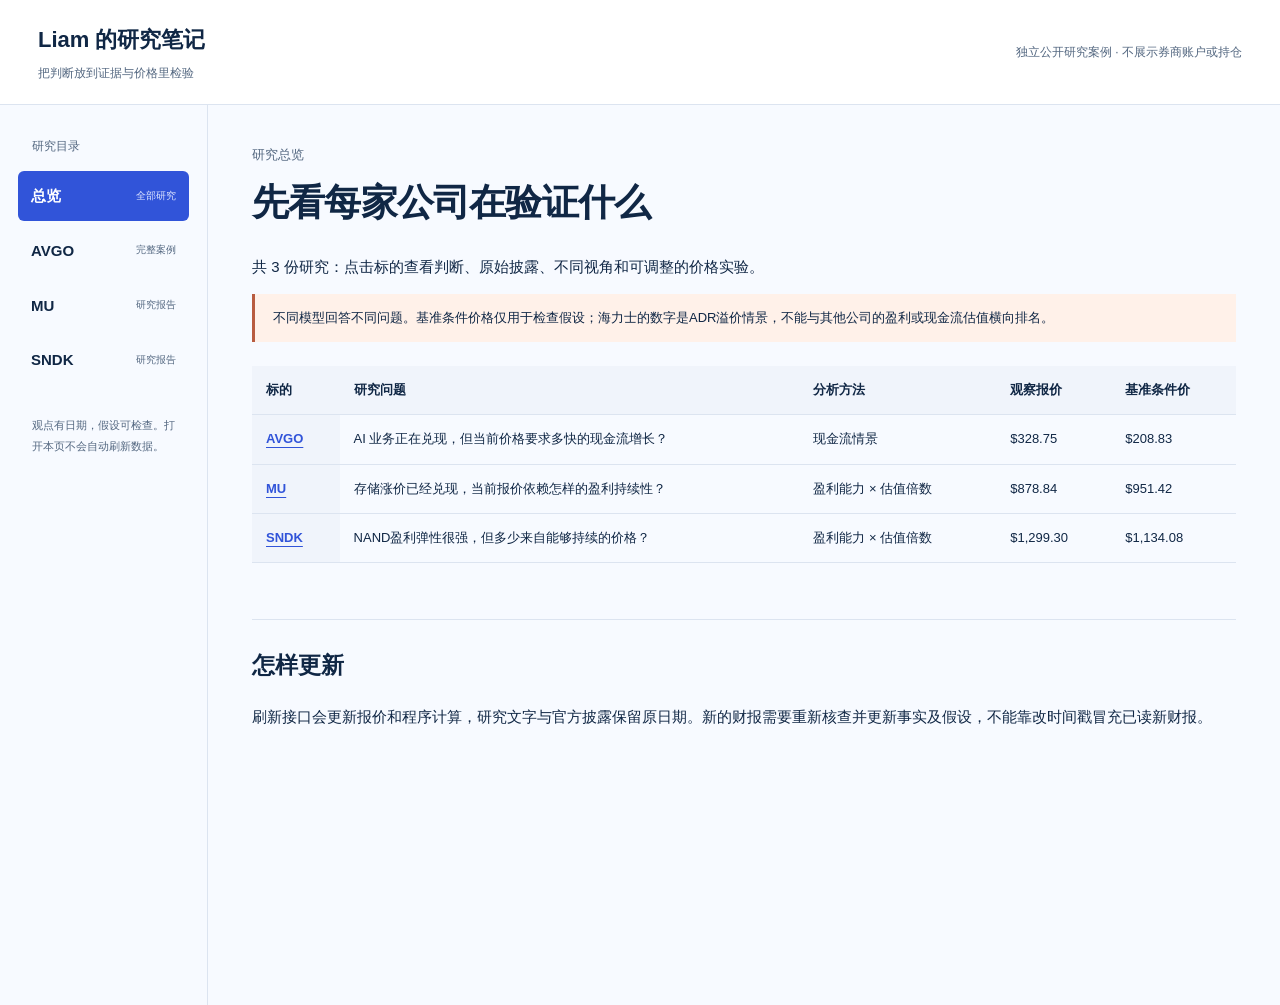
==== commit ad40ce1f: "Add company-specific research models and multi-company report navigation" ====
--- a/docs/index.html
+++ b/docs/index.html
@@ -1,6 +1,6 @@
-<!doctype html><html lang="zh-CN"><head><meta charset="utf-8"><meta name="viewport" content="width=device-width,initial-scale=1"><title>Liam 的研究笔记 · AVGO</title><style>:root{--paper:#F7FAFF;--ink:#102745;--blue:#3154D9;--teal:#137C75;--risk:#B85C40;--line:#DCE4F0;--muted:#536780}*{box-sizing:border-box}html{scroll-behavior:smooth}body{margin:0;background:var(--paper);color:var(--ink);font:15px/1.85 "Microsoft YaHei","PingFang SC",sans-serif;overflow-wrap:anywhere}a{color:var(--blue);text-underline-offset:4px}button,input,select{font:inherit}button,a,input,select,summary{outline-offset:4px}button:focus-visible,a:focus-visible,input:focus-visible,select:focus-visible,summary:focus-visible{outline:3px solid var(--blue)}button{cursor:pointer;border:1px solid var(--line);border-radius:6px;background:white;color:var(--ink);padding:9px 16px}button:hover{border-color:var(--blue);color:var(--blue)}h1,h2,h3,p{margin-top:0}h1{font-size:clamp(25px,2.9vw,40px);line-height:1.5;letter-spacing:-.8px;max-width:760px;margin-bottom:22px}h2{font-size:23px;line-height:1.65;margin-bottom:18px}h3{font-size:16px;line-height:1.7;margin-bottom:6px}p{margin-bottom:14px}small{font-size:12px;color:var(--muted)}strong,b{font-weight:650}.muted,.caption{color:var(--muted)}.caption{font-size:13px;margin-bottom:8px}.topbar{min-height:94px;padding:20px 38px;display:flex;align-items:center;justify-content:space-between;border-bottom:1px solid var(--line);background:#fff;gap:20px}.brand{font-size:22px;font-weight:700;color:var(--ink);text-decoration:none}.brand span{display:block;font-weight:400;color:var(--muted);font-size:12px;margin-top:1px}.scope{color:var(--muted);font-size:12px;text-align:right}.workspace{display:grid;grid-template-columns:208px minmax(0,1fr);max-width:1600px;margin:auto}.sidebar{border-right:1px solid var(--line);padding:30px 18px;min-height:calc(100vh - 94px);position:sticky;top:0;height:100vh;overflow:auto}.sidebar>p{padding-left:14px;color:var(--muted);font-size:12px}.sidebar nav{display:grid;gap:5px}.sidebar nav a{display:flex;align-items:center;justify-content:space-between;color:var(--ink);text-decoration:none;padding:11px 13px;border-radius:6px}.sidebar nav a b{font-family:Bahnschrift,"Segoe UI",sans-serif;font-size:15px}.sidebar nav a span{font-size:10px;color:var(--muted)}.sidebar nav a.selected{background:var(--blue);color:#fff}.sidebar nav a.selected span{color:#e0e7ff}.sidebar-note{font-size:11px;color:var(--muted);margin:30px 14px;line-height:1.9}main{min-width:0;padding:38px 44px 80px}.company-heading{display:flex;justify-content:space-between;align-items:flex-start;gap:35px}.quote{flex:0 0 205px;text-align:right;display:flex;flex-direction:column;font-family:Bahnschrift,"Microsoft YaHei",sans-serif}.quote strong{font-size:35px;line-height:1.3;font-weight:600}.quote span{font-size:13px;color:var(--muted)}.quote small{font-size:10px;line-height:1.7;margin-top:6px}.tabs{display:flex;border-bottom:1px solid var(--line);gap:22px;margin:7px 0 30px}.tabs button{border:none;border-radius:0;background:none;color:var(--muted);padding:11px 0;border-bottom:3px solid transparent}.tabs button.active{color:var(--blue);border-bottom-color:var(--blue);font-weight:650}.panel[hidden],.company[hidden]{display:none}.verdict{border-left:4px solid var(--blue);padding:4px 0 4px 23px;margin:4px 0 35px}.verdict h2{font-size:25px;max-width:850px;margin-bottom:12px}.verdict p{max-width:850px}.verdict .muted{font-size:12px;margin:12px 0 0}.reading-grid{display:grid;grid-template-columns:minmax(0,1.6fr) minmax(230px,1fr);gap:38px}.evidence-list{padding:0;margin:0;list-style:none;counter-reset:evidence}.evidence-list li{border-top:1px solid var(--line);padding:19px 0 20px 42px;position:relative;counter-increment:evidence}.evidence-list li:before{content:counter(evidence);position:absolute;left:0;top:18px;color:var(--blue);font:25px Bahnschrift,sans-serif}.evidence-list p{font-size:14px;margin-bottom:9px}.evidence-list a{font-size:12px}.interpretation{color:var(--muted)}.decision{background:#eef3ff;border-radius:12px;padding:25px;align-self:start}.decision h2{font-size:18px}.implied{font:50px/1.1 Bahnschrift,sans-serif;color:var(--blue);margin:20px 0}.decision p:not(.implied){font-size:13px}.decision .muted{font-size:11px}.text-button{padding:0;border:0;background:none;border-radius:0;color:var(--blue);font-size:13px}.subsection{margin-top:38px;border-top:1px solid var(--line);padding-top:27px}.view-row{display:grid;grid-template-columns:115px minmax(0,1fr);gap:20px;padding:17px 0;border-bottom:1px solid var(--line)}.view-row h3{color:var(--teal)}.view-row p{margin:0 0 5px;font-size:14px}.view-row .muted{font-size:12px}.table-wrap,.scroll{max-width:100%;overflow:auto}table{border-collapse:collapse;width:100%;font-size:13px;margin:10px 0 18px}th,td{border-bottom:1px solid var(--line);padding:12px 14px;text-align:left;vertical-align:top}th{font-weight:600;background:#f0f4fb}td{font-variant-numeric:tabular-nums}pre{white-space:pre-wrap;overflow-wrap:anywhere;font-size:11px;max-height:450px;overflow:auto;background:#eef2f9;padding:20px}details{border-top:1px solid var(--line);padding:18px 0;min-width:0}summary{cursor:pointer;font-weight:600;font-size:14px}details>p,details>table,details>div{margin-top:18px}.scenario-chart{background:white;border:1px solid var(--line);border-radius:12px;padding:26px 22px;margin:25px 0 18px}.scenario-row{display:grid;grid-template-columns:45px minmax(0,1fr) 85px 75px;gap:14px;align-items:center;margin:18px 0}.scenario-row b{font-size:13px}.scenario-row strong,.scenario-row>span{font-family:Bahnschrift,sans-serif;font-variant-numeric:tabular-nums;text-align:right}.range-track{position:relative;height:19px;background:#eef2f9;border-radius:3px}.range-track>i{display:block;height:100%;background:#3154D9;border-radius:3px}.scenario-row:first-child .range-track>i{background:#B85C40}.scenario-row:last-child .range-track>i{background:#137C75}.price-mark{position:absolute;top:-10px;bottom:-10px;width:2px;background:var(--ink)}.down{color:var(--risk)}.up{color:var(--teal)}.callout{border-left:3px solid var(--risk);padding:12px 18px;background:#fff1e9;font-size:13px}.model-layout{display:grid;grid-template-columns:minmax(0,1fr) minmax(0,1fr);gap:30px;margin-top:30px}.controls{background:white;border:1px solid var(--line);padding:25px;border-radius:10px}.controls label{display:block;font-size:13px;margin:15px 0 6px}.controls output{float:right;font-family:Bahnschrift,sans-serif;color:var(--blue)}.controls input{display:block;width:100%;accent-color:var(--blue);min-height:25px}.controls select{width:100%;padding:10px;border:1px solid var(--line);border-radius:5px;background:white;color:var(--ink)}.controls button{margin-top:18px}.live-result{padding:25px;background:#eaf4f2;border-radius:10px}.live-result>strong{font:48px/1.4 Bahnschrift,sans-serif;color:var(--teal)}.live-result p{font-size:13px}.cash-bridge{background:white;padding:20px;border:1px solid var(--line);border-radius:10px;margin:22px 0}.cash-row{display:grid;grid-template-columns:160px minmax(0,1fr) 75px;gap:16px;align-items:center;margin:14px 0;font-size:12px}.cash-row>i{height:14px;width:var(--w);background:var(--bar);border-radius:2px}.cash-row b{text-align:right;font-family:Bahnschrift,sans-serif}.process{display:grid;grid-template-columns:repeat(4,minmax(0,1fr));gap:20px;margin:25px 0}.process>div{border-top:3px solid var(--blue);padding-top:15px}.process p{font-size:12px;color:var(--muted);margin-top:9px}hr{border:0;border-top:1px solid var(--line);margin:25px 0}.gap{padding:12px 16px;background:#fff1e9;border-left:3px solid var(--risk);font-size:13px}.thesis{padding:18px;background:#eaf4f2;border-radius:8px}.grid{display:grid;grid-template-columns:repeat(3,minmax(0,1fr));gap:16px}.grid>article{background:#eef2f9;padding:18px;border-radius:6px}.grid p{font-size:13px}.grid small{font-size:11px}section#data-status{padding:20px;background:white;border:1px solid var(--line);border-radius:10px}section#data-status .eyebrow{display:none}.bullet{margin:10px 0}noscript>p{padding:20px}@media(max-width:1050px){main{padding:30px 25px}.workspace{grid-template-columns:175px minmax(0,1fr)}.company-heading{display:block}.quote{text-align:left;margin:0 0 24px;max-width:400px}.quote small{font-size:11px}.reading-grid{grid-template-columns:1fr}.decision{max-width:none}.process{grid-template-columns:1fr 1fr}}@media(max-width:680px){.topbar{padding:17px 20px;align-items:flex-start;gap:10px}.brand{font-size:19px}.brand span{font-size:10px}.scope{max-width:125px;font-size:10px}.workspace{display:block}.sidebar{position:static;min-height:auto;height:auto;padding:12px;border-right:0;border-bottom:1px solid var(--line);overflow:auto}.sidebar>p,.sidebar-note{display:none}.sidebar nav{display:flex;width:max-content;gap:5px}.sidebar nav a{gap:9px;padding:8px 12px}.sidebar nav a span{font-size:9px}.sidebar nav a b{font-size:13px}main{padding:26px 20px 60px}h1{font-size:27px;letter-spacing:-.4px}h2{font-size:21px}.verdict{padding-left:17px}.verdict h2{font-size:21px}.tabs{gap:20px}.tabs button{font-size:13px}.model-layout,.grid{grid-template-columns:1fr}.scenario-chart{padding:15px 10px}.scenario-row{grid-template-columns:30px minmax(0,1fr) 62px 55px;gap:8px;font-size:12px}.cash-row{grid-template-columns:105px minmax(0,1fr) 56px;gap:10px;font-size:11px}.view-row{grid-template-columns:1fr;gap:3px}.process{grid-template-columns:1fr 1fr;gap:18px}.quote strong{font-size:31px}.table-wrap table{min-width:500px}.table-wrap{overflow-x:auto}.live-result>strong{font-size:43px}}@media(prefers-reduced-motion:reduce){html{scroll-behavior:auto}}@media print{.sidebar,.controls,.tabs,.scope{display:none}.workspace{display:block}.panel[hidden]{display:block}main{padding:10px}.company[hidden]{display:none}.topbar{border:0}.reading-grid{display:block}.decision{margin-top:20px}.subsection{break-inside:avoid}}
+<!doctype html><html lang="zh-CN"><head><meta charset="utf-8"><meta name="viewport" content="width=device-width,initial-scale=1"><title>Liam 的研究笔记 · 多标的研究</title><style>:root{--paper:#F7FAFF;--ink:#102745;--blue:#3154D9;--teal:#137C75;--risk:#B85C40;--line:#DCE4F0;--muted:#536780}*{box-sizing:border-box}html{scroll-behavior:smooth}body{margin:0;background:var(--paper);color:var(--ink);font:15px/1.85 "Microsoft YaHei","PingFang SC",sans-serif;overflow-wrap:anywhere}a{color:var(--blue);text-underline-offset:4px}button,input,select{font:inherit}button,a,input,select,summary{outline-offset:4px}button:focus-visible,a:focus-visible,input:focus-visible,select:focus-visible,summary:focus-visible{outline:3px solid var(--blue)}button{cursor:pointer;border:1px solid var(--line);border-radius:6px;background:white;color:var(--ink);padding:9px 16px}button:hover{border-color:var(--blue);color:var(--blue)}h1,h2,h3,p{margin-top:0}h1{font-size:clamp(25px,2.9vw,40px);line-height:1.5;letter-spacing:-.8px;max-width:760px;margin-bottom:22px}h2{font-size:23px;line-height:1.65;margin-bottom:18px}h3{font-size:16px;line-height:1.7;margin-bottom:6px}p{margin-bottom:14px}small{font-size:12px;color:var(--muted)}strong,b{font-weight:650}.muted,.caption{color:var(--muted)}.caption{font-size:13px;margin-bottom:8px}.topbar{min-height:94px;padding:20px 38px;display:flex;align-items:center;justify-content:space-between;border-bottom:1px solid var(--line);background:#fff;gap:20px}.brand{font-size:22px;font-weight:700;color:var(--ink);text-decoration:none}.brand span{display:block;font-weight:400;color:var(--muted);font-size:12px;margin-top:1px}.scope{color:var(--muted);font-size:12px;text-align:right}.workspace{display:grid;grid-template-columns:208px minmax(0,1fr);max-width:1600px;margin:auto}.sidebar{border-right:1px solid var(--line);padding:30px 18px;min-height:calc(100vh - 94px);position:sticky;top:0;height:100vh;overflow:auto}.sidebar>p{padding-left:14px;color:var(--muted);font-size:12px}.sidebar nav{display:grid;gap:5px}.sidebar nav a{display:flex;align-items:center;justify-content:space-between;color:var(--ink);text-decoration:none;padding:11px 13px;border-radius:6px}.sidebar nav a b{font-family:Bahnschrift,"Segoe UI",sans-serif;font-size:15px}.sidebar nav a span{font-size:10px;color:var(--muted)}.sidebar nav a.selected{background:var(--blue);color:#fff}.sidebar nav a.selected span{color:#e0e7ff}.sidebar-note{font-size:11px;color:var(--muted);margin:30px 14px;line-height:1.9}main{min-width:0;padding:38px 44px 80px}.company-heading{display:flex;justify-content:space-between;align-items:flex-start;gap:35px}.quote{flex:0 0 205px;text-align:right;display:flex;flex-direction:column;font-family:Bahnschrift,"Microsoft YaHei",sans-serif}.quote strong{font-size:35px;line-height:1.3;font-weight:600}.quote span{font-size:13px;color:var(--muted)}.quote small{font-size:10px;line-height:1.7;margin-top:6px}.tabs{display:flex;border-bottom:1px solid var(--line);gap:22px;margin:7px 0 30px}.tabs button{border:none;border-radius:0;background:none;color:var(--muted);padding:11px 0;border-bottom:3px solid transparent}.tabs button.active{color:var(--blue);border-bottom-color:var(--blue);font-weight:650}.panel[hidden],.company[hidden]{display:none}.verdict{border-left:4px solid var(--blue);padding:4px 0 4px 23px;margin:4px 0 35px}.verdict h2{font-size:25px;max-width:850px;margin-bottom:12px}.verdict p{max-width:850px}.verdict .muted{font-size:12px;margin:12px 0 0}.reading-grid{display:grid;grid-template-columns:minmax(0,1.6fr) minmax(230px,1fr);gap:38px}.evidence-list{padding:0;margin:0;list-style:none;counter-reset:evidence}.evidence-list li{border-top:1px solid var(--line);padding:19px 0 20px 42px;position:relative;counter-increment:evidence}.evidence-list li:before{content:counter(evidence);position:absolute;left:0;top:18px;color:var(--blue);font:25px Bahnschrift,sans-serif}.evidence-list p{font-size:14px;margin-bottom:9px}.evidence-list a{font-size:12px}.interpretation{color:var(--muted)}.decision{background:#eef3ff;border-radius:12px;padding:25px;align-self:start}.decision h2{font-size:18px}.implied{font:50px/1.1 Bahnschrift,sans-serif;color:var(--blue);margin:20px 0}.decision p:not(.implied){font-size:13px}.decision .muted{font-size:11px}.text-button{padding:0;border:0;background:none;border-radius:0;color:var(--blue);font-size:13px}.subsection{margin-top:38px;border-top:1px solid var(--line);padding-top:27px}.view-row{display:grid;grid-template-columns:115px minmax(0,1fr);gap:20px;padding:17px 0;border-bottom:1px solid var(--line)}.view-row h3{color:var(--teal)}.view-row p{margin:0 0 5px;font-size:14px}.view-row .muted{font-size:12px}.table-wrap,.scroll{max-width:100%;overflow:auto}table{border-collapse:collapse;width:100%;font-size:13px;margin:10px 0 18px}th,td{border-bottom:1px solid var(--line);padding:12px 14px;text-align:left;vertical-align:top}th{font-weight:600;background:#f0f4fb}td{font-variant-numeric:tabular-nums}pre{white-space:pre-wrap;overflow-wrap:anywhere;font-size:11px;max-height:450px;overflow:auto;background:#eef2f9;padding:20px}details{border-top:1px solid var(--line);padding:18px 0;min-width:0}summary{cursor:pointer;font-weight:600;font-size:14px}details>p,details>table,details>div{margin-top:18px}.scenario-chart{background:white;border:1px solid var(--line);border-radius:12px;padding:26px 22px;margin:25px 0 18px}.scenario-row{display:grid;grid-template-columns:45px minmax(0,1fr) 85px 75px;gap:14px;align-items:center;margin:18px 0}.scenario-row b{font-size:13px}.scenario-row strong,.scenario-row>span{font-family:Bahnschrift,sans-serif;font-variant-numeric:tabular-nums;text-align:right}.range-track{position:relative;height:19px;background:#eef2f9;border-radius:3px}.range-track>i{display:block;height:100%;background:#3154D9;border-radius:3px}.scenario-row:first-child .range-track>i{background:#B85C40}.scenario-row:last-child .range-track>i{background:#137C75}.price-mark{position:absolute;top:-10px;bottom:-10px;width:2px;background:var(--ink)}.down{color:var(--risk)}.up{color:var(--teal)}.callout{border-left:3px solid var(--risk);padding:12px 18px;background:#fff1e9;font-size:13px}.model-layout{display:grid;grid-template-columns:minmax(0,1fr) minmax(0,1fr);gap:30px;margin-top:30px}.controls{background:white;border:1px solid var(--line);padding:25px;border-radius:10px}.controls label{display:block;font-size:13px;margin:15px 0 6px}.controls output{float:right;font-family:Bahnschrift,sans-serif;color:var(--blue)}.controls input{display:block;width:100%;accent-color:var(--blue);min-height:25px}.controls select{width:100%;padding:10px;border:1px solid var(--line);border-radius:5px;background:white;color:var(--ink)}.controls button{margin-top:18px}.live-result{padding:25px;background:#eaf4f2;border-radius:10px}.live-result>strong{font:48px/1.4 Bahnschrift,sans-serif;color:var(--teal)}.live-result p{font-size:13px}.cash-bridge{background:white;padding:20px;border:1px solid var(--line);border-radius:10px;margin:22px 0}.cash-row{display:grid;grid-template-columns:160px minmax(0,1fr) 75px;gap:16px;align-items:center;margin:14px 0;font-size:12px}.cash-row>i{height:14px;width:var(--w);background:var(--bar);border-radius:2px}.cash-row b{text-align:right;font-family:Bahnschrift,sans-serif}.process{display:grid;grid-template-columns:repeat(4,minmax(0,1fr));gap:20px;margin:25px 0}.process>div{border-top:3px solid var(--blue);padding-top:15px}.process p{font-size:12px;color:var(--muted);margin-top:9px}hr{border:0;border-top:1px solid var(--line);margin:25px 0}.gap{padding:12px 16px;background:#fff1e9;border-left:3px solid var(--risk);font-size:13px}.thesis{padding:18px;background:#eaf4f2;border-radius:8px}.grid{display:grid;grid-template-columns:repeat(3,minmax(0,1fr));gap:16px}.grid>article{background:#eef2f9;padding:18px;border-radius:6px}.grid p{font-size:13px}.grid small{font-size:11px}section#data-status{padding:20px;background:white;border:1px solid var(--line);border-radius:10px}section#data-status .eyebrow{display:none}.bullet{margin:10px 0}noscript>p{padding:20px}@media(max-width:1050px){main{padding:30px 25px}.workspace{grid-template-columns:175px minmax(0,1fr)}.company-heading{display:block}.quote{text-align:left;margin:0 0 24px;max-width:400px}.quote small{font-size:11px}.reading-grid{grid-template-columns:1fr}.decision{max-width:none}.process{grid-template-columns:1fr 1fr}}@media(max-width:680px){.topbar{padding:17px 20px;align-items:flex-start;gap:10px}.brand{font-size:19px}.brand span{font-size:10px}.scope{max-width:125px;font-size:10px}.workspace{display:block}.sidebar{position:static;min-height:auto;height:auto;padding:12px;border-right:0;border-bottom:1px solid var(--line);overflow:auto}.sidebar>p,.sidebar-note{display:none}.sidebar nav{display:flex;width:max-content;gap:5px}.sidebar nav a{gap:9px;padding:8px 12px}.sidebar nav a span{font-size:9px}.sidebar nav a b{font-size:13px}main{padding:26px 20px 60px}h1{font-size:27px;letter-spacing:-.4px}h2{font-size:21px}.verdict{padding-left:17px}.verdict h2{font-size:21px}.tabs{gap:20px}.tabs button{font-size:13px}.model-layout,.grid{grid-template-columns:1fr}.scenario-chart{padding:15px 10px}.scenario-row{grid-template-columns:30px minmax(0,1fr) 62px 55px;gap:8px;font-size:12px}.cash-row{grid-template-columns:105px minmax(0,1fr) 56px;gap:10px;font-size:11px}.view-row{grid-template-columns:1fr;gap:3px}.process{grid-template-columns:1fr 1fr;gap:18px}.quote strong{font-size:31px}.table-wrap table{min-width:500px}.table-wrap{overflow-x:auto}.live-result>strong{font-size:43px}}@media(prefers-reduced-motion:reduce){html{scroll-behavior:auto}}@media print{.sidebar,.controls,.tabs,.scope{display:none}.workspace{display:block}.panel[hidden]{display:block}main{padding:10px}.company[hidden]{display:none}.topbar{border:0}.reading-grid{display:block}.decision{margin-top:20px}.subsection{break-inside:avoid}}
 </style></head><body>
-<header class="topbar"><a href="#company-AVGO" class="brand">Liam 的研究笔记<span>把判断放到证据与价格里检验</span></a><span class="scope">独立公开研究案例 · 不展示券商账户或持仓</span></header><div class="workspace"><aside class="sidebar"><p>研究目录</p><nav aria-label="证券目录"><a href="#company-AVGO" data-company="AVGO" class="selected"><b>AVGO</b><span>完整案例</span></a></nav><div class="sidebar-note">观点有日期，假设可检查。打开本页不会自动刷新数据。</div></aside><main><article class="company" id="company-AVGO">
+<header class="topbar"><a href="#company-AVGO" class="brand">Liam 的研究笔记<span>把判断放到证据与价格里检验</span></a><span class="scope">独立公开研究案例 · 不展示券商账户或持仓</span></header><div class="workspace"><aside class="sidebar"><p>研究目录</p><nav aria-label="证券目录"><a href="#company-_overview" data-company="_overview" class="selected"><b>总览</b><span>全部研究</span></a><a href="#company-AVGO" data-company="AVGO" class=""><b>AVGO</b><span>完整案例</span></a><a href="#company-MU" data-company="MU" class=""><b>MU</b><span>研究报告</span></a><a href="#company-SNDK" data-company="SNDK" class=""><b>SNDK</b><span>研究报告</span></a></nav><div class="sidebar-note">观点有日期，假设可检查。打开本页不会自动刷新数据。</div></aside><main><article class="company overview" id="company-_overview"><p class="caption">研究总览</p><h1>先看每家公司在验证什么</h1><p>共 3 份研究：点击标的查看判断、原始披露、不同视角和可调整的价格实验。</p><p class="callout">不同模型回答不同问题。基准条件价格仅用于检查假设；海力士的数字是ADR溢价情景，不能与其他公司的盈利或现金流估值横向排名。</p><div class="table-wrap"><table><tr><th>标的</th><th>研究问题</th><th>分析方法</th><th>观察报价</th><th>基准条件价</th></tr><tr><th><a href="#company-AVGO" data-company="AVGO">AVGO</a></th><td>AI 业务正在兑现，但当前价格要求多快的现金流增长？</td><td>现金流情景</td><td>$328.75</td><td>$208.83</td></tr><tr><th><a href="#company-MU" data-company="MU">MU</a></th><td>存储涨价已经兑现，当前报价依赖怎样的盈利持续性？</td><td>盈利能力 × 估值倍数</td><td>$878.84</td><td>$951.42</td></tr><tr><th><a href="#company-SNDK" data-company="SNDK">SNDK</a></th><td>NAND盈利弹性很强，但多少来自能够持续的价格？</td><td>盈利能力 × 估值倍数</td><td>$1,299.30</td><td>$1,134.08</td></tr></table></div><section class="subsection"><h2>怎样更新</h2><p>刷新接口会更新报价和程序计算，研究文字与官方披露保留原日期。新的财报需要重新核查并更新事实及假设，不能靠改时间戳冒充已读新财报。</p></section></article><article class="company" id="company-AVGO" hidden>
 <div class="company-heading"><div><p class="caption">Broadcom Inc.</p><h1>AI 业务正在兑现，但当前价格要求多快的现金流增长？</h1></div><div class="quote"><strong>$328.75</strong><span>AVGO · USD</span><small>市场时间 2026-10-16T20:00:01+00:00</small></div></div>
 <nav class="tabs" aria-label="研究章节"><button class="active" data-panel="note" aria-selected="true">研究结论</button><button data-panel="model" aria-selected="false">价格与假设</button><button data-panel="evidence" aria-selected="false">来源与过程</button></nav>
 <section class="panel active" data-content="note"><div class="verdict"><p class="caption">先看结论</p><h2>TTM基准情景低于当前报价；需要更快的现金流增长或更低的折现率才能支持价格。</h2><p>AI 半导体收入和经营现金流已有披露支撑。真正的分歧是：扣除股权薪酬等经济成本后，未来现金流能否持续增长到足以支持当前价格。</p><p class="muted">这是显式假设下的研究解释，不是已确认的用户观点、机构共识或交易指令。</p></div>
@@ -1128,7 +1128,7 @@
   &quot;baseline_cash_yield&quot;: 0.020590882675200872,
   &quot;source_receipt&quot;: {
     &quot;url&quot;: &quot;https://data.sec.gov/api/xbrl/companyfacts/CIK0001730168.json&quot;,
-    &quot;fetched_at&quot;: &quot;2026-10-19T17:56:45+08:00&quot;,
+    &quot;fetched_at&quot;: &quot;2026-10-19T18:28:13+08:00&quot;,
     &quot;http_status&quot;: 200,
     &quot;sha256&quot;: &quot;3bdb6644c12addf1e63c4dc861008d7804fbf3d3f5aa6eb9b97f72c0e89a7adf&quot;,
     &quot;attempts&quot;: 1,
@@ -1137,10 +1137,10 @@
     &quot;status&quot;: &quot;ok&quot;
   },
   &quot;boundary&quot;: &quot;FCFF proxy = CFO - capex - SBC + after-tax net cash interest. Not GAAP FCFF or a formal target price. Starting CFO includes working-capital movements. Cash-flow growth is after reinvestment; fixed shares with SBC treated as a cost. Lease/noncontrolling adjustments and peer/SOTP valuation are not included. No buy/sell action.&quot;
-}</pre></details><details><summary>数据接口状态与原始运行记录</summary><section id="data-status"><p class="eyebrow">CONNECTED DATA / READ ONLY</p><h2>真实数据接入状态</h2><p>接口获取：2026-10-19T17:56:39+08:00 · 研究截止：2026-10-19。行情时点与财报期间分别展示；这不是刷新页面即取数。</p><div class="grid"><article><h3>Yahoo Finance / 行情</h3><p>1/1 个标的取得报价</p><small>公共非官方接口；显示交易时点，不保证实时订阅</small></article><article><h3>SEC EDGAR / 财报</h3><p>1 家有可解析财务字段 / 1 家接口返回成功</p><small>接口成功不代表字段完整；保留币种、单位与财务期间</small></article><article><h3>US Treasury / 利率</h3><p>已连接</p><small>官方XML；国债收益率不是WACC</small></article></div><p><b>利率观测 2026-10-16</b>：3MONTH 4.26% · 2YEAR 4.74% · 10YEAR 5.09% · 30YEAR 5.43% <a href="https://home.treasury.gov/resource-center/data-chart-center/interest-rates/pages/xml?data=daily_treasury_yield_curve&amp;field_tdr_date_value=2026">原始接口 ↗</a></p><details><summary>查看实际请求状态、原始响应指纹和失败原因</summary><pre>[
+}</pre></details><details><summary>数据接口状态与原始运行记录</summary><section id="data-status"><p class="eyebrow">CONNECTED DATA / READ ONLY</p><h2>真实数据接入状态</h2><p>接口获取：2026-10-19T18:28:07+08:00 · 研究截止：2026-10-19。行情时点与财报期间分别展示；这不是刷新页面即取数。</p><div class="grid"><article><h3>Yahoo Finance / 行情</h3><p>3/3 个标的取得报价</p><small>公共非官方接口；显示交易时点，不保证实时订阅</small></article><article><h3>SEC EDGAR / 财报</h3><p>3 家有可解析财务字段 / 3 家接口返回成功</p><small>接口成功不代表字段完整；保留币种、单位与财务期间</small></article><article><h3>US Treasury / 利率</h3><p>已连接</p><small>官方XML；国债收益率不是WACC</small></article></div><p><b>利率观测 2026-10-16</b>：3MONTH 4.26% · 2YEAR 4.74% · 10YEAR 5.09% · 30YEAR 5.43% <a href="https://home.treasury.gov/resource-center/data-chart-center/interest-rates/pages/xml?data=daily_treasury_yield_curve&amp;field_tdr_date_value=2026">原始接口 ↗</a></p><details><summary>查看实际请求状态、原始响应指纹和失败原因</summary><pre>[
   {
     &quot;url&quot;: &quot;https://home.treasury.gov/resource-center/data-chart-center/interest-rates/pages/xml?data=daily_treasury_yield_curve&amp;field_tdr_date_value=2026&quot;,
-    &quot;fetched_at&quot;: &quot;2026-10-19T17:56:39+08:00&quot;,
+    &quot;fetched_at&quot;: &quot;2026-10-19T18:28:07+08:00&quot;,
     &quot;http_status&quot;: 200,
     &quot;sha256&quot;: &quot;4daa686f9123ce70252853a4f9307d131b1ee41731f16a5a8f793795898ac77b&quot;,
     &quot;attempts&quot;: 1,
@@ -1149,9 +1149,9 @@
   },
   {
     &quot;url&quot;: &quot;https://query1.finance.yahoo.com/v8/finance/chart/AVGO?interval=1d&amp;range=5d&quot;,
-    &quot;fetched_at&quot;: &quot;2026-10-19T17:56:42+08:00&quot;,
+    &quot;fetched_at&quot;: &quot;2026-10-19T18:28:10+08:00&quot;,
     &quot;http_status&quot;: 200,
-    &quot;sha256&quot;: &quot;d3a141d30f52d9f7526b02a2bfecaeedb9504f06bdfd4b3fbc524d03700f999d&quot;,
+    &quot;sha256&quot;: &quot;f1611a5cae45cb88cf4975efc8cb84f5581b79285f2c2dc922868940ccce8ff9&quot;,
     &quot;attempts&quot;: 1,
     &quot;adapter&quot;: &quot;yahoo_chart&quot;,
     &quot;asset&quot;: &quot;AVGO&quot;,
@@ -1159,7 +1159,7 @@
   },
   {
     &quot;url&quot;: &quot;https://data.sec.gov/submissions/CIK0001730168.json&quot;,
-    &quot;fetched_at&quot;: &quot;2026-10-19T17:56:43+08:00&quot;,
+    &quot;fetched_at&quot;: &quot;2026-10-19T18:28:11+08:00&quot;,
     &quot;http_status&quot;: 200,
     &quot;sha256&quot;: &quot;b3bb8094e6809c7b3c7d2d7f419363b213bfa5071b40adb2bc2534317637f061&quot;,
     &quot;attempts&quot;: 1,
@@ -1169,18 +1169,828 @@
   },
   {
     &quot;url&quot;: &quot;https://data.sec.gov/api/xbrl/companyfacts/CIK0001730168.json&quot;,
-    &quot;fetched_at&quot;: &quot;2026-10-19T17:56:45+08:00&quot;,
+    &quot;fetched_at&quot;: &quot;2026-10-19T18:28:13+08:00&quot;,
     &quot;http_status&quot;: 200,
     &quot;sha256&quot;: &quot;3bdb6644c12addf1e63c4dc861008d7804fbf3d3f5aa6eb9b97f72c0e89a7adf&quot;,
     &quot;attempts&quot;: 1,
     &quot;adapter&quot;: &quot;sec_companyfacts&quot;,
     &quot;asset&quot;: &quot;AVGO&quot;,
     &quot;status&quot;: &quot;ok&quot;
+  },
+  {
+    &quot;url&quot;: &quot;https://query1.finance.yahoo.com/v8/finance/chart/MU?interval=1d&amp;range=5d&quot;,
+    &quot;fetched_at&quot;: &quot;2026-10-19T18:28:10+08:00&quot;,
+    &quot;http_status&quot;: 200,
+    &quot;sha256&quot;: &quot;5b0f4972768fd757b66228718e100d84815cbfae0209e8647e38d780fe02286e&quot;,
+    &quot;attempts&quot;: 1,
+    &quot;adapter&quot;: &quot;yahoo_chart&quot;,
+    &quot;asset&quot;: &quot;MU&quot;,
+    &quot;status&quot;: &quot;ok&quot;
+  },
+  {
+    &quot;url&quot;: &quot;https://data.sec.gov/submissions/CIK0000723125.json&quot;,
+    &quot;fetched_at&quot;: &quot;2026-10-19T18:28:11+08:00&quot;,
+    &quot;http_status&quot;: 200,
+    &quot;sha256&quot;: &quot;3589a20c1fb2596bfa403acf48faa779f3b6c494dc59fb07d2a44d92b54e2877&quot;,
+    &quot;attempts&quot;: 1,
+    &quot;adapter&quot;: &quot;sec_identity&quot;,
+    &quot;asset&quot;: &quot;MU&quot;,
+    &quot;status&quot;: &quot;ok&quot;
+  },
+  {
+    &quot;url&quot;: &quot;https://data.sec.gov/api/xbrl/companyfacts/CIK0000723125.json&quot;,
+    &quot;fetched_at&quot;: &quot;2026-10-19T18:28:13+08:00&quot;,
+    &quot;http_status&quot;: 200,
+    &quot;sha256&quot;: &quot;162439f31208eaf4cd1a33939d80fd40479a559735b9488d32ac43d5516ff7bf&quot;,
+    &quot;attempts&quot;: 1,
+    &quot;adapter&quot;: &quot;sec_companyfacts&quot;,
+    &quot;asset&quot;: &quot;MU&quot;,
+    &quot;status&quot;: &quot;ok&quot;
+  },
+  {
+    &quot;url&quot;: &quot;https://query1.finance.yahoo.com/v8/finance/chart/SNDK?interval=1d&amp;range=5d&quot;,
+    &quot;fetched_at&quot;: &quot;2026-10-19T18:28:16+08:00&quot;,
+    &quot;http_status&quot;: 200,
+    &quot;sha256&quot;: &quot;cc42bfb9fec58bcf6fd811957c06867f6bcb75ee2b05a350afc716730b606817&quot;,
+    &quot;attempts&quot;: 1,
+    &quot;adapter&quot;: &quot;yahoo_chart&quot;,
+    &quot;asset&quot;: &quot;SNDK&quot;,
+    &quot;status&quot;: &quot;ok&quot;
+  },
+  {
+    &quot;url&quot;: &quot;https://data.sec.gov/submissions/CIK0002023554.json&quot;,
+    &quot;fetched_at&quot;: &quot;2026-10-19T18:28:17+08:00&quot;,
+    &quot;http_status&quot;: 200,
+    &quot;sha256&quot;: &quot;865f426ab6298fbcb0f9512378c11c6b7e4b932b517dbf60a157cdd31125e046&quot;,
+    &quot;attempts&quot;: 1,
+    &quot;adapter&quot;: &quot;sec_identity&quot;,
+    &quot;asset&quot;: &quot;SNDK&quot;,
+    &quot;status&quot;: &quot;ok&quot;
+  },
+  {
+    &quot;url&quot;: &quot;https://data.sec.gov/api/xbrl/companyfacts/CIK0002023554.json&quot;,
+    &quot;fetched_at&quot;: &quot;2026-10-19T18:28:18+08:00&quot;,
+    &quot;http_status&quot;: 200,
+    &quot;sha256&quot;: &quot;96c6fe93ade97c3b7eb718b4acdc2a49b3859c5ddad97f7e7875873a67da4e61&quot;,
+    &quot;attempts&quot;: 1,
+    &quot;adapter&quot;: &quot;sec_companyfacts&quot;,
+    &quot;asset&quot;: &quot;SNDK&quot;,
+    &quot;status&quot;: &quot;ok&quot;
   }
 ]</pre></details><p>行情与XBRL会进入下一轮AI证据包；仅刷新数据不会伪装为已重新完成AI分析。持仓名单来自本地快照，未自动连接券商账户。</p></section><pre>{
   &quot;mode&quot;: &quot;interactive-research-case&quot;,
   &quot;fresh_automated_cli_run&quot;: false
-}</pre></details><button id="download-case">下载本案例研究记录</button></section></article></main></div><script id="case-data" type="application/json">{"symbol": "AVGO", "as_of": "2026-10-19", "issuer": "Broadcom Inc.", "quote": {"symbol": "AVGO", "price": 328.75, "currency": "USD", "market_time_utc": "2026-10-16T20:00:01+00:00", "exchange": "NMS", "exchange_timezone": "America/New_York", "observation_age_days": 3, "provider": "Yahoo Finance chart (unofficial)", "realtime_entitlement": "not_verified", "boundary": "Last reported regular-session price; not guaranteed real time. Weekend/holiday age is not itself a feed failure.", "source_url": "https://query1.finance.yahoo.com/v8/finance/chart/AVGO?interval=1d\u0026range=5d", "status": "ok"}, "profile": {"symbol": "AVGO", "editorial_as_of": "2026-10-19", "authorship": "Codex-assisted case study; assumptions are illustrative analyst judgments, not the user's confirmed thesis or market consensus.", "question": "AI 业务正在兑现，但当前价格要求多快的现金流增长？", "thesis": "AI 半导体收入和经营现金流已有披露支撑。真正的分歧是：扣除股权薪酬等经济成本后，未来现金流能否持续增长到足以支持当前价格。", "tax_assumption": 0.21, "beta_assumption": 1.2, "erp_assumption": 0.05, "terminal_growth": 0.03, "growth": {"bear": 0.15, "base": 0.25, "bull": 0.35}, "growth_rationale": "15%/25%/35%用于压力测试增长持续性，不是统计预测。研究采用扣除再投资后的现金流增长，不能直接用单季收入86%增长代替；三种情景不赋主观概率。", "sources": [{"id": "q3-release", "title": "Broadcom FY2026 Q3 results", "url": "https://investors.broadcom.com/news-releases/news-release-details/broadcom-inc-announces-third-quarter-fiscal-year-2026-financial", "published": "2026-09-02"}, {"id": "q3-filing", "title": "Broadcom FY2026 Q3 Form 10-Q", "url": "https://www.sec.gov/Archives/edgar/data/1730168/000173016826000080/avgo-20260802.htm", "published": "2026-09-10"}], "evidence": [{"title": "收入兑现，不只是订单叙事", "fact": "FY2026 Q3收入295.91亿美元；公司披露AI半导体收入167亿美元。", "interpretation": "AI业务已进入确认收入，但整体增速还不能直接变成未来五年现金流增速。", "source": "q3-release"}, {"title": "现金流要和同一期间对齐", "fact": "季度现金流由Q3累计值减Q2累计值推导，再与业绩公告的约142亿美元核对。", "interpretation": "接口中最近的直接quarter值可能仍是Q1；直接套用会把不同期间混到一起。", "source": "q3-filing"}, {"title": "软件增长也有确认时点因素", "fact": "10-Q指出：VCF增长包括客户不能任意终止的合同所确认的额外许可收入。", "interpretation": "需要区分持续需求与收入确认时点；不能把本季增长全部当作新增使用量。", "source": "q3-filing"}], "different_views": [{"name": "产业与成长", "view": "已有AI收入比概念叙事更扎实；下一步看收入规模与现金兑现能否持续。", "challenge": "增长变慢不一定等于逻辑失效，关键是是否低于当前价格要求。"}, {"name": "生意质量", "view": "较低自有资本开支支持现金产生能力；仍需扣除SBC等经济成本。", "challenge": "公司的FCF口径与归属于股东的长期经济收益不能直接画等号。"}, {"name": "预期与周期", "view": "高增长可支持高估值，但价格也会放大增速、客户和融资环境的变化。", "challenge": "不把某个情景价值当成唯一正确答案；先观察哪项假设最脆弱。"}], "watch": [{"signal": "下一次季度披露", "test": "将实际AI收入与上一季明确指引分列比较，再复核整体现金流与SBC。", "invalidates": "收入兑现持续低于指引，同时现金兑现率下降，削弱高增长持续性假设。"}, {"signal": "软件收入质量", "test": "检查许可确认、合同终止条款与现金回款的桥接。", "invalidates": "确认收入增长明显快于可持续现金回款，需要下调质量判断。"}, {"signal": "模型价格要求", "test": "每次更新同期间TTM现金流、股数和报价，重算隐含增长。", "invalidates": "可验证经营证据无法支持模型所需增长时，不能沿用原价格判断。"}]}, "financial_period": {"start": "2025-08-04", "end": "2026-08-02", "shares_date": "2026-08-28"}, "ttm": {"revenue": {"value": 89104000000, "start": "2025-08-04", "end": "2026-08-02", "formula": "prior fiscal year + current YTD - prior comparable YTD", "inputs": [{"start": "2024-11-04", "end": "2025-11-02", "val": 63887000000, "accn": "0001730168-25-000121", "fy": 2025, "fp": "FY", "form": "10-K", "filed": "2025-12-18", "frame": "CY2025", "tag": "RevenueFromContractWithCustomerExcludingAssessedTax", "namespace": "us-gaap", "unit": "USD"}, {"start": "2025-11-03", "end": "2026-08-02", "val": 71089000000, "accn": "0001730168-26-000080", "fy": 2026, "fp": "Q3", "form": "10-Q", "filed": "2026-09-10", "tag": "RevenueFromContractWithCustomerExcludingAssessedTax", "namespace": "us-gaap", "unit": "USD"}, {"start": "2024-11-04", "end": "2025-08-03", "val": 45872000000, "accn": "0001730168-26-000080", "fy": 2026, "fp": "Q3", "form": "10-Q", "filed": "2026-09-10", "tag": "RevenueFromContractWithCustomerExcludingAssessedTax", "namespace": "us-gaap", "unit": "USD"}]}, "cfo": {"value": 40653000000, "start": "2025-08-04", "end": "2026-08-02", "formula": "prior fiscal year + current YTD - prior comparable YTD", "inputs": [{"start": "2024-11-04", "end": "2025-11-02", "val": 27537000000, "accn": "0001730168-25-000121", "fy": 2025, "fp": "FY", "form": "10-K", "filed": "2025-12-18", "frame": "CY2025", "tag": "NetCashProvidedByUsedInOperatingActivities", "namespace": "us-gaap", "unit": "USD"}, {"start": "2025-11-03", "end": "2026-08-02", "val": 32950000000, "accn": "0001730168-26-000080", "fy": 2026, "fp": "Q3", "form": "10-Q", "filed": "2026-09-10", "tag": "NetCashProvidedByUsedInOperatingActivities", "namespace": "us-gaap", "unit": "USD"}, {"start": "2024-11-04", "end": "2025-08-03", "val": 19834000000, "accn": "0001730168-26-000080", "fy": 2026, "fp": "Q3", "form": "10-Q", "filed": "2026-09-10", "tag": "NetCashProvidedByUsedInOperatingActivities", "namespace": "us-gaap", "unit": "USD"}]}, "capex": {"value": 1250000000, "start": "2025-08-04", "end": "2026-08-02", "formula": "prior fiscal year + current YTD - prior comparable YTD", "inputs": [{"start": "2024-11-04", "end": "2025-11-02", "val": 623000000, "accn": "0001730168-25-000121", "fy": 2025, "fp": "FY", "form": "10-K", "filed": "2025-12-18", "frame": "CY2025", "tag": "PaymentsToAcquirePropertyPlantAndEquipment", "namespace": "us-gaap", "unit": "USD"}, {"start": "2025-11-03", "end": "2026-08-02", "val": 1013000000, "accn": "0001730168-26-000080", "fy": 2026, "fp": "Q3", "form": "10-Q", "filed": "2026-09-10", "tag": "PaymentsToAcquirePropertyPlantAndEquipment", "namespace": "us-gaap", "unit": "USD"}, {"start": "2024-11-04", "end": "2025-08-03", "val": 386000000, "accn": "0001730168-26-000080", "fy": 2026, "fp": "Q3", "form": "10-Q", "filed": "2026-09-10", "tag": "PaymentsToAcquirePropertyPlantAndEquipment", "namespace": "us-gaap", "unit": "USD"}]}, "sbc": {"value": 8482000000, "start": "2025-08-04", "end": "2026-08-02", "formula": "prior fiscal year + current YTD - prior comparable YTD", "inputs": [{"start": "2024-11-04", "end": "2025-11-02", "val": 7568000000, "accn": "0001730168-25-000121", "fy": 2025, "fp": "FY", "form": "10-K", "filed": "2025-12-18", "frame": "CY2025", "tag": "ShareBasedCompensation", "namespace": "us-gaap", "unit": "USD"}, {"start": "2025-11-03", "end": "2026-08-02", "val": 6287000000, "accn": "0001730168-26-000080", "fy": 2026, "fp": "Q3", "form": "10-Q", "filed": "2026-09-10", "tag": "ShareBasedCompensation", "namespace": "us-gaap", "unit": "USD"}, {"start": "2024-11-04", "end": "2025-08-03", "val": 5373000000, "accn": "0001730168-26-000080", "fy": 2026, "fp": "Q3", "form": "10-Q", "filed": "2026-09-10", "tag": "ShareBasedCompensation", "namespace": "us-gaap", "unit": "USD"}]}, "interest": {"value": 2687000000, "start": "2025-08-04", "end": "2026-08-02", "formula": "prior fiscal year + current YTD - prior comparable YTD", "inputs": [{"start": "2024-11-04", "end": "2025-11-02", "val": 2672000000, "accn": "0001730168-25-000121", "fy": 2025, "fp": "FY", "form": "10-K", "filed": "2025-12-18", "frame": "CY2025", "tag": "InterestPaidNet", "namespace": "us-gaap", "unit": "USD"}, {"start": "2025-11-03", "end": "2026-08-02", "val": 1988000000, "accn": "0001730168-26-000080", "fy": 2026, "fp": "Q3", "form": "10-Q", "filed": "2026-09-10", "tag": "InterestPaidNet", "namespace": "us-gaap", "unit": "USD"}, {"start": "2024-11-04", "end": "2025-08-03", "val": 1973000000, "accn": "0001730168-26-000080", "fy": 2026, "fp": "Q3", "form": "10-Q", "filed": "2026-09-10", "tag": "InterestPaidNet", "namespace": "us-gaap", "unit": "USD"}]}, "interest_expense": {"value": 3116000000, "start": "2025-08-04", "end": "2026-08-02", "formula": "prior fiscal year + current YTD - prior comparable YTD", "inputs": [{"start": "2024-11-04", "end": "2025-11-02", "val": 3210000000, "accn": "0001730168-25-000121", "fy": 2025, "fp": "FY", "form": "10-K", "filed": "2025-12-18", "frame": "CY2025", "tag": "InterestExpenseNonoperating", "namespace": "us-gaap", "unit": "USD"}, {"start": "2025-11-03", "end": "2026-08-02", "val": 2355000000, "accn": "0001730168-26-000080", "fy": 2026, "fp": "Q3", "form": "10-Q", "filed": "2026-09-10", "tag": "InterestExpense", "namespace": "us-gaap", "unit": "USD"}, {"start": "2024-11-04", "end": "2025-08-03", "val": 2449000000, "accn": "0001730168-26-000080", "fy": 2026, "fp": "Q3", "form": "10-Q", "filed": "2026-09-10", "tag": "InterestExpense", "namespace": "us-gaap", "unit": "USD"}]}}, "quarters": {"revenue": {"value": 29591000000, "start": "2026-05-04", "end": "2026-08-02", "formula": "reported quarter", "inputs": [{"start": "2026-05-04", "end": "2026-08-02", "val": 29591000000, "accn": "0001730168-26-000080", "fy": 2026, "fp": "Q3", "form": "10-Q", "filed": "2026-09-10", "frame": "CY2026Q2", "tag": "RevenueFromContractWithCustomerExcludingAssessedTax", "namespace": "us-gaap", "unit": "USD"}]}, "cfo": {"value": 14197000000, "start": "2026-05-04", "end": "2026-08-02", "formula": "current YTD - previous YTD", "inputs": [{"start": "2025-11-03", "end": "2026-08-02", "val": 32950000000, "accn": "0001730168-26-000080", "fy": 2026, "fp": "Q3", "form": "10-Q", "filed": "2026-09-10", "tag": "NetCashProvidedByUsedInOperatingActivities", "namespace": "us-gaap", "unit": "USD"}, {"start": "2025-11-03", "end": "2026-05-03", "val": 18753000000, "accn": "0001730168-26-000054", "fy": 2026, "fp": "Q2", "form": "10-Q", "filed": "2026-06-09", "tag": "NetCashProvidedByUsedInOperatingActivities", "namespace": "us-gaap", "unit": "USD"}]}, "capex": {"value": 532000000, "start": "2026-05-04", "end": "2026-08-02", "formula": "current YTD - previous YTD", "inputs": [{"start": "2025-11-03", "end": "2026-08-02", "val": 1013000000, "accn": "0001730168-26-000080", "fy": 2026, "fp": "Q3", "form": "10-Q", "filed": "2026-09-10", "tag": "PaymentsToAcquirePropertyPlantAndEquipment", "namespace": "us-gaap", "unit": "USD"}, {"start": "2025-11-03", "end": "2026-05-03", "val": 481000000, "accn": "0001730168-26-000054", "fy": 2026, "fp": "Q2", "form": "10-Q", "filed": "2026-06-09", "tag": "PaymentsToAcquirePropertyPlantAndEquipment", "namespace": "us-gaap", "unit": "USD"}]}, "sbc": {"value": 2019000000, "start": "2026-05-04", "end": "2026-08-02", "formula": "current YTD - previous YTD", "inputs": [{"start": "2025-11-03", "end": "2026-08-02", "val": 6287000000, "accn": "0001730168-26-000080", "fy": 2026, "fp": "Q3", "form": "10-Q", "filed": "2026-09-10", "tag": "ShareBasedCompensation", "namespace": "us-gaap", "unit": "USD"}, {"start": "2025-11-03", "end": "2026-05-03", "val": 4268000000, "accn": "0001730168-26-000054", "fy": 2026, "fp": "Q2", "form": "10-Q", "filed": "2026-06-09", "tag": "ShareBasedCompensation", "namespace": "us-gaap", "unit": "USD"}]}, "interest": {"value": 674000000, "start": "2026-05-04", "end": "2026-08-02", "formula": "reported quarter", "inputs": [{"start": "2026-05-04", "end": "2026-08-02", "val": 674000000, "accn": "0001730168-26-000080", "fy": 2026, "fp": "Q3", "form": "10-Q", "filed": "2026-09-10", "frame": "CY2026Q2", "tag": "InterestPaidNet", "namespace": "us-gaap", "unit": "USD"}]}}, "bridge": {"cfo": 40653000000, "capex": 1250000000, "company_fcf_proxy": 39403000000, "sbc": 8482000000, "after_tax_cash_interest": 2122730000.0, "fcff_proxy": 33043730000.0}, "balance": {"gross_debt": 59419000000, "cash": 23975000000, "net_debt": 35444000000, "shares": 4773629865, "market_cap": 1569330818118.75, "enterprise_value": 1604774818118.75}, "assumptions": {"risk_free": 0.0509, "erp": 0.05, "beta": 1.2, "normalized_tax": 0.21, "debt_cost_proxy": 0.052441138356417984, "base_wacc": 0.1084, "terminal_growth": 0.03, "note": "ERP, beta, normalized tax, cash-flow growth and terminal growth are explicit analyst assumptions, not consensus. Debt cost uses TTM expense / period-end book debt. WACC uses market equity + book debt."}, "scenarios": {"bear": {"value_per_share": 119.88050473166707, "enterprise_value": 607709157618.3597, "terminal_pv_share": 0.7058067043066937, "years": [{"year": 1, "cash_flow": 38000289500.0, "pv": 33916716797.572292}, {"year": 2, "cash_flow": 43700332924.99999, "pv": 34812767152.095795}, {"year": 3, "cash_flow": 50255382863.74999, "pv": 35732490382.81878}, {"year": 4, "cash_flow": 57793690293.312485, "pv": 36676511906.677605}, {"year": 5, "cash_flow": 66462743837.30936, "pv": 37645473663.58376}], "growth": 0.15, "wacc": 0.1204, "upside_pct": -63.53444722991115}, "base": {"value_per_share": 208.83105067921318, "enterprise_value": 1032326140261.6206, "terminal_pv_share": 0.7671155421131219, "years": [{"year": 1, "cash_flow": 41304662500.0, "pv": 37265123150.48719}, {"year": 2, "cash_flow": 51630828125.0, "pv": 42025806512.18782}, {"year": 3, "cash_flow": 64538535156.25, "pv": 47394675334.02632}, {"year": 4, "cash_flow": 80673168945.3125, "pv": 53449426351.07623}, {"year": 5, "cash_flow": 100841461181.64062, "pv": 60277682189.50314}], "growth": 0.25, "wacc": 0.1084, "upside_pct": -36.47724694168421}, "bull": {"value_per_share": 351.9396962948055, "enterprise_value": 1715473844911.9133, "terminal_pv_share": 0.813490167860877, "years": [{"year": 1, "cash_flow": 44609035500.0, "pv": 40612741715.22214}, {"year": 2, "cash_flow": 60222197925.00001, "pv": 49915514671.84076}, {"year": 3, "cash_flow": 81299967198.75002, "pv": 61349185002.71762}, {"year": 4, "cash_flow": 109754955718.31253, "pv": 75401857022.64091}, {"year": 5, "cash_flow": 148169190219.72192, "pv": 92673440441.15553}], "growth": 0.35, "wacc": 0.0984, "upside_pct": 7.053900013629044}}, "implied_growth": 0.374840992086943, "sensitivity": [{"wacc": 0.0984, "terminal_growth": 0.02, "value": 216.3405848349118}, {"wacc": 0.0984, "terminal_growth": 0.025, "value": 228.95032602235753}, {"wacc": 0.0984, "terminal_growth": 0.03, "value": 243.40359662317252}, {"wacc": 0.0984, "terminal_growth": 0.035, "value": 260.13656290234945}, {"wacc": 0.0984, "terminal_growth": 0.04, "value": 279.73476313344025}, {"wacc": 0.10339999999999999, "terminal_growth": 0.02, "value": 201.64621018525324}, {"wacc": 0.10339999999999999, "terminal_growth": 0.025, "value": 212.5441990685695}, {"wacc": 0.10339999999999999, "terminal_growth": 0.03, "value": 224.92692758176545}, {"wacc": 0.10339999999999999, "terminal_growth": 0.035, "value": 239.11999652086715}, {"wacc": 0.10339999999999999, "terminal_growth": 0.04, "value": 255.55171986676731}, {"wacc": 0.1084, "terminal_growth": 0.02, "value": 188.63641643243972}, {"wacc": 0.1084, "terminal_growth": 0.025, "value": 198.12837881221805}, {"wacc": 0.1084, "terminal_growth": 0.03, "value": 208.83105067921318}, {"wacc": 0.1084, "terminal_growth": 0.035, "value": 220.99185222836016}, {"wacc": 0.1084, "terminal_growth": 0.04, "value": 234.9305487408327}, {"wacc": 0.1134, "terminal_growth": 0.02, "value": 177.0401564983171}, {"wacc": 0.1134, "terminal_growth": 0.025, "value": 185.36462248689008}, {"wacc": 0.1134, "terminal_growth": 0.03, "value": 194.68722588416492}, {"wacc": 0.1134, "terminal_growth": 0.035, "value": 205.1989368576227}, {"wacc": 0.1134, "terminal_growth": 0.04, "value": 217.14276104272332}, {"wacc": 0.11839999999999999, "terminal_growth": 0.02, "value": 166.64148794398926}, {"wacc": 0.11839999999999999, "terminal_growth": 0.025, "value": 173.98713037556146}, {"wacc": 0.11839999999999999, "terminal_growth": 0.03, "value": 182.16372783332963}, {"wacc": 0.11839999999999999, "terminal_growth": 0.035, "value": 191.32073266013472}, {"wacc": 0.11839999999999999, "terminal_growth": 0.04, "value": 201.64572279648132}], "runrate_sensitivity": {"cash_proxy": 48713840000.0, "implied_growth": 0.26450952728760246, "base_value": 311.384710330952, "boundary": "Latest quarter multiplied by four is only a starting-point sensitivity, not a forecast. Working capital, timing and seasonality can make it misleading."}, "baseline_fcf_multiple": 48.56518371620728, "baseline_cash_yield": 0.020590882675200872, "source_receipt": {"url": "https://data.sec.gov/api/xbrl/companyfacts/CIK0001730168.json", "fetched_at": "2026-10-19T17:56:45+08:00", "http_status": 200, "sha256": "3bdb6644c12addf1e63c4dc861008d7804fbf3d3f5aa6eb9b97f72c0e89a7adf", "attempts": 1, "adapter": "sec_companyfacts", "asset": "AVGO", "status": "ok"}, "boundary": "FCFF proxy = CFO - capex - SBC + after-tax net cash interest. Not GAAP FCFF or a formal target price. Starting CFO includes working-capital movements. Cash-flow growth is after reinvestment; fixed shares with SBC treated as a cost. Lease/noncontrolling adjustments and peer/SOTP valuation are not included. No buy/sell action."}</script><script>(()=>{
+}</pre></details><button id="download-case">下载本案例研究记录</button></section></article><article class="company study" id="company-MU" hidden>
+<div class="company-heading"><div><p class="caption">美光</p><h1>存储涨价已经兑现，当前报价依赖怎样的盈利持续性？</h1></div><div class="quote"><strong>$878.84</strong><span>MU · USD</span><small>市场时间 2026-10-16T20:00:00+00:00</small></div></div>
+<nav class="tabs" aria-label="MU研究章节"><button class="active" data-panel="note" aria-selected="true">研究结论</button><button data-panel="model" aria-selected="false">价格与假设</button><button data-panel="evidence" aria-selected="false">来源与过程</button></nav>
+<section class="panel active" data-content="note"><div class="verdict"><p class="caption">本轮判断</p><h2>不能用高景气年份的低PE直接判断便宜；先测试利润回落后价格还能否成立。</h2><p>DRAM与数据中心存储需求已经体现在经营结果。更有用的分歧是供给约束能持续多久，以及客户预付款与资本开支如何改变现金回报，而非单纯争论AI有没有需求。</p><small>研究撰写 2026-10-19；事实、解释和未来参数分开记录。</small></div>
+<div class="reading-grid"><div><h2>判断依据</h2><ol class="evidence-list"><li><h3>年度盈利跃升</h3><p>FY2026收入1,331.88亿美元，GAAP摊薄EPS为74.33美元。</p><p class="interpretation">判断：盈利已兑现；历史EPS不等于未来可持续EPS。</p><a href="https://investors.micron.com/news/press-release/2026/Micron-Technology-Inc--Reports-Record-Fiscal-Fourth-Quarter-and-Full-Year-2026-Results/default.aspx" target="_blank" rel="noopener noreferrer">核对原始披露</a></li><li><h3>现金与再投资</h3><p>全年CFO896.75亿美元，购建固定资产支出307.12亿美元。</p><p class="interpretation">判断：两者相减589.63亿美元是未扣SBC的简单口径，不等同公司调整后FCF。</p><a href="https://investors.micron.com/news/press-release/2026/Micron-Technology-Inc--Reports-Record-Fiscal-Fourth-Quarter-and-Full-Year-2026-Results/default.aspx" target="_blank" rel="noopener noreferrer">核对原始披露</a></li><li><h3>下一季是指引</h3><p>FY2027 Q1收入指引615±15亿美元。</p><p class="interpretation">判断：指引强于当期不代表供需拐点已消失，需要后续实际交付验证。</p><a href="https://investors.micron.com/news/press-release/2026/Micron-Technology-Inc--Reports-Record-Fiscal-Fourth-Quarter-and-Full-Year-2026-Results/default.aspx" target="_blank" rel="noopener noreferrer">核对原始披露</a></li></ol></div><aside class="decision"><h2>价格要求什么</h2><p>支持当前报价所需的盈利 / 锚点</p><p class="implied">0.74倍</p><p>FY2026 GAAP摊薄EPS；0年表示当前正常化盈利能力实验，不是未来目标价。</p><small>固定其余基准参数的程序反推，不是机构共识。</small><hr><button class="text-button" data-goto="model">查看情景与调整假设</button></aside></div>
+<section class="subsection"><h2>从六个角度检查同一判断</h2><div class="view-row"><h3>产业与供需</h3><p>关注HBM与普通DRAM的产能分配，而非把所有存储视作同一紧缺品。</p></div><div class="view-row"><h3>成长与兑现</h3><p>收入与利润已大幅提升，关注量、价与产品结构对下一季的贡献。</p></div><div class="view-row"><h3>预期与催化</h3><p>下一次实际收入及指引是否继续超出自身前期水平，比重复AI叙事更有信息量。</p></div><div class="view-row"><h3>宏观与资金</h3><p>利率影响估值倍数；客户资本支出收缩会先影响订单能见度。</p></div><div class="view-row"><h3>经营质量</h3><p>CFO减资本开支后仍需考虑SBC和客户预付款，不能把现金增加全部视作重复利润。</p></div><div class="view-row"><h3>周期与风险</h3><p>利润高位可能同时产生低PE和周期风险；以盈利保留比例而非单一目标价表达。</p></div></section><section class="subsection"><h2>什么会改变判断</h2><div class="table-wrap"><table><tr><th>观察点</th><th>怎样检查</th><th>失效条件</th></tr><tr><th>下一次季报</th><td>比较实际收入与615±15亿美元指引，并检查后续指引。</td><td>持续降价或客户削减采购削弱供给紧张解释。</td></tr><tr><th>现金回报</th><td>核对净资本开支、SBC、客户预付款及其现金流分类。</td><td>现金流依赖不可持续预收款或扩产成本高于判断。</td></tr><tr><th>供需拐点</th><td>检查公司披露的库存、出货和价格变化。</td><td>供给恢复快于需求，利润率持续回落。</td></tr></table></div></section></section>
+<section class="panel" data-content="model" hidden><h2>盈利能力 × 估值倍数</h2><p>FY2026 GAAP摊薄EPS；0年表示当前正常化盈利能力实验，不是未来目标价。</p><p class="callout">模型每股价值 = 年度EPS锚点 × 盈利倍数 × 假设PE ÷ (1 + 折现率)^年数；PE是压力参数，不是同业中位数。</p><div class="table-wrap"><table><tr><th>情景</th><th>条件价格</th><th>相对报价</th><th>与固定参数不同的情景输入</th></tr><tr><th>压力</th><td>$356.78</td><td>-59.4%</td><td>盈利相对锚点的倍数 0.40倍；市盈率假设 12.00倍</td></tr><tr><th>基准</th><td>$951.42</td><td>+8.3%</td><td>盈利相对锚点的倍数 0.80倍；市盈率假设 16.00倍</td></tr><tr><th>乐观</th><td>$1,932.58</td><td>+119.9%</td><td>盈利相对锚点的倍数 1.30倍；市盈率假设 20.00倍</td></tr></table></div><p class="muted">条件价格不等于目标价；参数是分析者压力假设，没有赋予概率，也没有将不同模型排序为买卖建议。</p>
+<div class="model-layout"><div class="controls"><label for="MU-factor">盈利相对锚点的倍数 <output data-label="factor"></output></label><input id="MU-factor" data-key="factor" data-scale="1" type="range" min="0.25" max="2" step="0.05" value="0.8"><label for="MU-pe">市盈率假设 <output data-label="pe"></output></label><input id="MU-pe" data-key="pe" data-scale="1" type="range" min="8" max="80" step="1" value="16"><button data-reset-study>恢复基准假设</button></div><div class="live-result" aria-live="polite"><p>这些参数对应的条件价格</p><strong data-study-value></strong><p data-study-change></p><p data-study-reverse></p><small>改变的是假设，不是历史数据。</small></div></div>
+<details><summary>全部固定参数、定义与中间计算</summary><pre>{
+  &quot;parameters&quot;: {
+    &quot;eps&quot;: 74.33,
+    &quot;factor&quot;: 0.8,
+    &quot;pe&quot;: 16,
+    &quot;years&quot;: 0,
+    &quot;discount&quot;: 0
+  },
+  &quot;base_calculation&quot;: {
+    &quot;annual_eps_anchor&quot;: 74.33,
+    &quot;earnings_factor&quot;: 0.8,
+    &quot;scenario_eps&quot;: 59.464,
+    &quot;pe_assumption&quot;: 16,
+    &quot;discount_years&quot;: 0
+  }
+}</pre></details>
+<details><summary>盈利相对锚点的倍数 × 市盈率假设敏感性</summary><div class="table-wrap"><table><tr><th>行 / 列</th><th>8.00倍</th><th>26.00倍</th><th>44.00倍</th><th>62.00倍</th><th>80.00倍</th></tr><tr><th>0.25倍</th><td>$149</td><td>$483</td><td>$818</td><td>$1,152</td><td>$1,487</td></tr><tr><th>0.69倍</th><td>$409</td><td>$1,329</td><td>$2,248</td><td>$3,168</td><td>$4,088</td></tr><tr><th>1.12倍</th><td>$669</td><td>$2,174</td><td>$3,679</td><td>$5,185</td><td>$6,690</td></tr><tr><th>1.56倍</th><td>$929</td><td>$3,020</td><td>$5,110</td><td>$7,201</td><td>$9,291</td></tr><tr><th>2.00倍</th><td>$1,189</td><td>$3,865</td><td>$6,541</td><td>$9,217</td><td>$11,893</td></tr></table></div></details><section class="subsection"><h2>这套模型没有解决什么</h2><ul><li>盈利保留40%/80%/130%与12/16/20倍PE是研究压力参数，不是共识预测。</li><li>没有把短期极高利润率外推为永续利润率；也没有把净现金再加到PE模型里造成双计。</li></ul></section></section>
+<section class="panel" data-content="evidence" hidden><h2>本次核对与修正</h2><p>默认债务tag停在2013年，本页不使用它算净债务；EPS模型直接引用最新官方公告。</p><p>当前Codex对话逐家检索官方披露、编辑研究框架及代码复算；不是一次新的全自动CLI运行，也不是用户已确认的投资观点。</p><h3>原始披露</h3><ul><li><a href="https://investors.micron.com/news/press-release/2026/Micron-Technology-Inc--Reports-Record-Fiscal-Fourth-Quarter-and-Full-Year-2026-Results/default.aspx" target="_blank" rel="noopener noreferrer">美光 官方业绩披露</a> · 披露/查询日 2026-09-30</li></ul><p>公式与情景由确定性代码复算；原披露数字由本次逐家核查整理。HTTP和指纹证明取得了哪份文件，不等于全面财务审计。</p><details><summary>研究输入、来源指纹及计算记录</summary><pre>{
+  &quot;symbol&quot;: &quot;MU&quot;,
+  &quot;profile&quot;: {
+    &quot;symbol&quot;: &quot;MU&quot;,
+    &quot;name&quot;: &quot;美光&quot;,
+    &quot;question&quot;: &quot;存储涨价已经兑现，当前报价依赖怎样的盈利持续性？&quot;,
+    &quot;verdict&quot;: &quot;不能用高景气年份的低PE直接判断便宜；先测试利润回落后价格还能否成立。&quot;,
+    &quot;thesis&quot;: &quot;DRAM与数据中心存储需求已经体现在经营结果。更有用的分歧是供给约束能持续多久，以及客户预付款与资本开支如何改变现金回报，而非单纯争论AI有没有需求。&quot;,
+    &quot;editorial_as_of&quot;: &quot;2026-10-19&quot;,
+    &quot;facts&quot;: [
+      {
+        &quot;title&quot;: &quot;年度盈利跃升&quot;,
+        &quot;fact&quot;: &quot;FY2026收入1,331.88亿美元，GAAP摊薄EPS为74.33美元。&quot;,
+        &quot;interpretation&quot;: &quot;盈利已兑现；历史EPS不等于未来可持续EPS。&quot;,
+        &quot;source&quot;: &quot;MU&quot;
+      },
+      {
+        &quot;title&quot;: &quot;现金与再投资&quot;,
+        &quot;fact&quot;: &quot;全年CFO896.75亿美元，购建固定资产支出307.12亿美元。&quot;,
+        &quot;interpretation&quot;: &quot;两者相减589.63亿美元是未扣SBC的简单口径，不等同公司调整后FCF。&quot;,
+        &quot;source&quot;: &quot;MU&quot;
+      },
+      {
+        &quot;title&quot;: &quot;下一季是指引&quot;,
+        &quot;fact&quot;: &quot;FY2027 Q1收入指引615±15亿美元。&quot;,
+        &quot;interpretation&quot;: &quot;指引强于当期不代表供需拐点已消失，需要后续实际交付验证。&quot;,
+        &quot;source&quot;: &quot;MU&quot;
+      }
+    ],
+    &quot;views&quot;: [
+      {
+        &quot;name&quot;: &quot;产业与供需&quot;,
+        &quot;text&quot;: &quot;关注HBM与普通DRAM的产能分配，而非把所有存储视作同一紧缺品。&quot;
+      },
+      {
+        &quot;name&quot;: &quot;成长与兑现&quot;,
+        &quot;text&quot;: &quot;收入与利润已大幅提升，关注量、价与产品结构对下一季的贡献。&quot;
+      },
+      {
+        &quot;name&quot;: &quot;预期与催化&quot;,
+        &quot;text&quot;: &quot;下一次实际收入及指引是否继续超出自身前期水平，比重复AI叙事更有信息量。&quot;
+      },
+      {
+        &quot;name&quot;: &quot;宏观与资金&quot;,
+        &quot;text&quot;: &quot;利率影响估值倍数；客户资本支出收缩会先影响订单能见度。&quot;
+      },
+      {
+        &quot;name&quot;: &quot;经营质量&quot;,
+        &quot;text&quot;: &quot;CFO减资本开支后仍需考虑SBC和客户预付款，不能把现金增加全部视作重复利润。&quot;
+      },
+      {
+        &quot;name&quot;: &quot;周期与风险&quot;,
+        &quot;text&quot;: &quot;利润高位可能同时产生低PE和周期风险；以盈利保留比例而非单一目标价表达。&quot;
+      }
+    ],
+    &quot;watch&quot;: [
+      {
+        &quot;signal&quot;: &quot;下一次季报&quot;,
+        &quot;test&quot;: &quot;比较实际收入与615±15亿美元指引，并检查后续指引。&quot;,
+        &quot;invalidates&quot;: &quot;持续降价或客户削减采购削弱供给紧张解释。&quot;
+      },
+      {
+        &quot;signal&quot;: &quot;现金回报&quot;,
+        &quot;test&quot;: &quot;核对净资本开支、SBC、客户预付款及其现金流分类。&quot;,
+        &quot;invalidates&quot;: &quot;现金流依赖不可持续预收款或扩产成本高于判断。&quot;
+      },
+      {
+        &quot;signal&quot;: &quot;供需拐点&quot;,
+        &quot;test&quot;: &quot;检查公司披露的库存、出货和价格变化。&quot;,
+        &quot;invalidates&quot;: &quot;供给恢复快于需求，利润率持续回落。&quot;
+      }
+    ],
+    &quot;model&quot;: {
+      &quot;kind&quot;: &quot;earnings&quot;,
+      &quot;title&quot;: &quot;盈利能力 × 估值倍数&quot;,
+      &quot;basis&quot;: &quot;FY2026 GAAP摊薄EPS；0年表示当前正常化盈利能力实验，不是未来目标价。&quot;,
+      &quot;parameters&quot;: {
+        &quot;eps&quot;: 74.33,
+        &quot;factor&quot;: 0.8,
+        &quot;pe&quot;: 16,
+        &quot;years&quot;: 0,
+        &quot;discount&quot;: 0
+      },
+      &quot;controls&quot;: [
+        {
+          &quot;key&quot;: &quot;factor&quot;,
+          &quot;label&quot;: &quot;盈利相对锚点的倍数&quot;,
+          &quot;min&quot;: 0.25,
+          &quot;max&quot;: 2,
+          &quot;step&quot;: 0.05,
+          &quot;unit&quot;: &quot;倍&quot;
+        },
+        {
+          &quot;key&quot;: &quot;pe&quot;,
+          &quot;label&quot;: &quot;市盈率假设&quot;,
+          &quot;min&quot;: 8,
+          &quot;max&quot;: 80,
+          &quot;step&quot;: 1,
+          &quot;unit&quot;: &quot;倍&quot;
+        }
+      ],
+      &quot;scenarios&quot;: {
+        &quot;bear&quot;: {
+          &quot;factor&quot;: 0.4,
+          &quot;pe&quot;: 12
+        },
+        &quot;base&quot;: {
+          &quot;factor&quot;: 0.8,
+          &quot;pe&quot;: 16
+        },
+        &quot;bull&quot;: {
+          &quot;factor&quot;: 1.3,
+          &quot;pe&quot;: 20
+        }
+      },
+      &quot;reverse&quot;: {
+        &quot;key&quot;: &quot;factor&quot;,
+        &quot;label&quot;: &quot;支持当前报价所需的盈利 / 锚点&quot;,
+        &quot;unit&quot;: &quot;倍&quot;,
+        &quot;range&quot;: [
+          0,
+          10
+        ]
+      },
+      &quot;formula&quot;: &quot;模型每股价值 = 年度EPS锚点 × 盈利倍数 × 假设PE ÷ (1 + 折现率)^年数；PE是压力参数，不是同业中位数。&quot;
+    },
+    &quot;limits&quot;: [
+      &quot;盈利保留40%/80%/130%与12/16/20倍PE是研究压力参数，不是共识预测。&quot;,
+      &quot;没有把短期极高利润率外推为永续利润率；也没有把净现金再加到PE模型里造成双计。&quot;
+    ],
+    &quot;correction&quot;: &quot;默认债务tag停在2013年，本页不使用它算净债务；EPS模型直接引用最新官方公告。&quot;,
+    &quot;sources&quot;: [
+      {
+        &quot;id&quot;: &quot;MU&quot;,
+        &quot;title&quot;: &quot;美光 官方业绩披露&quot;,
+        &quot;url&quot;: &quot;https://investors.micron.com/news/press-release/2026/Micron-Technology-Inc--Reports-Record-Fiscal-Fourth-Quarter-and-Full-Year-2026-Results/default.aspx&quot;,
+        &quot;published&quot;: &quot;2026-09-30&quot;,
+        &quot;receipt&quot;: {
+          &quot;url&quot;: &quot;https://investors.micron.com/news/press-release/2026/Micron-Technology-Inc--Reports-Record-Fiscal-Fourth-Quarter-and-Full-Year-2026-Results/default.aspx&quot;,
+          &quot;fetched_at&quot;: &quot;2026-10-19T18:20:06+08:00&quot;,
+          &quot;http_status&quot;: 200,
+          &quot;sha256&quot;: &quot;2c5f0d7d93519a7338a2e05d041333ffb0f680d89dfe5cf34070a2c8e2cefd1c&quot;,
+          &quot;attempts&quot;: 1,
+          &quot;status&quot;: &quot;ok&quot;,
+          &quot;bytes&quot;: 774314
+        }
+      }
+    ],
+    &quot;authorship&quot;: &quot;当前Codex对话逐家检索官方披露、编辑研究框架及代码复算；不是一次新的全自动CLI运行，也不是用户已确认的投资观点。&quot;
+  },
+  &quot;quote&quot;: {
+    &quot;symbol&quot;: &quot;MU&quot;,
+    &quot;price&quot;: 878.84,
+    &quot;currency&quot;: &quot;USD&quot;,
+    &quot;market_time_utc&quot;: &quot;2026-10-16T20:00:00+00:00&quot;,
+    &quot;exchange&quot;: &quot;NMS&quot;,
+    &quot;exchange_timezone&quot;: &quot;America/New_York&quot;,
+    &quot;observation_age_days&quot;: 3,
+    &quot;provider&quot;: &quot;Yahoo Finance chart (unofficial)&quot;,
+    &quot;realtime_entitlement&quot;: &quot;not_verified&quot;,
+    &quot;boundary&quot;: &quot;Last reported regular-session price; not guaranteed real time. Weekend/holiday age is not itself a feed failure.&quot;,
+    &quot;source_url&quot;: &quot;https://query1.finance.yahoo.com/v8/finance/chart/MU?interval=1d&amp;range=5d&quot;,
+    &quot;status&quot;: &quot;ok&quot;
+  },
+  &quot;scenarios&quot;: {
+    &quot;bear&quot;: {
+      &quot;value_per_share&quot;: 356.784,
+      &quot;ledger&quot;: {
+        &quot;annual_eps_anchor&quot;: 74.33,
+        &quot;earnings_factor&quot;: 0.4,
+        &quot;scenario_eps&quot;: 29.732,
+        &quot;pe_assumption&quot;: 12,
+        &quot;discount_years&quot;: 0
+      },
+      &quot;parameters&quot;: {
+        &quot;eps&quot;: 74.33,
+        &quot;factor&quot;: 0.4,
+        &quot;pe&quot;: 12,
+        &quot;years&quot;: 0,
+        &quot;discount&quot;: 0
+      },
+      &quot;upside_pct&quot;: -59.40284921032271
+    },
+    &quot;base&quot;: {
+      &quot;value_per_share&quot;: 951.424,
+      &quot;ledger&quot;: {
+        &quot;annual_eps_anchor&quot;: 74.33,
+        &quot;earnings_factor&quot;: 0.8,
+        &quot;scenario_eps&quot;: 59.464,
+        &quot;pe_assumption&quot;: 16,
+        &quot;discount_years&quot;: 0
+      },
+      &quot;parameters&quot;: {
+        &quot;eps&quot;: 74.33,
+        &quot;factor&quot;: 0.8,
+        &quot;pe&quot;: 16,
+        &quot;years&quot;: 0,
+        &quot;discount&quot;: 0
+      },
+      &quot;upside_pct&quot;: 8.2590687724728
+    },
+    &quot;bull&quot;: {
+      &quot;value_per_share&quot;: 1932.5800000000002,
+      &quot;ledger&quot;: {
+        &quot;annual_eps_anchor&quot;: 74.33,
+        &quot;earnings_factor&quot;: 1.3,
+        &quot;scenario_eps&quot;: 96.629,
+        &quot;pe_assumption&quot;: 20,
+        &quot;discount_years&quot;: 0
+      },
+      &quot;parameters&quot;: {
+        &quot;eps&quot;: 74.33,
+        &quot;factor&quot;: 1.3,
+        &quot;pe&quot;: 20,
+        &quot;years&quot;: 0,
+        &quot;discount&quot;: 0
+      },
+      &quot;upside_pct&quot;: 119.90123344408539
+    }
+  },
+  &quot;implied&quot;: 0.7389681151621148,
+  &quot;sensitivity&quot;: [
+    {
+      &quot;x&quot;: 0.25,
+      &quot;y&quot;: 8.0,
+      &quot;value&quot;: 148.66
+    },
+    {
+      &quot;x&quot;: 0.25,
+      &quot;y&quot;: 26.0,
+      &quot;value&quot;: 483.145
+    },
+    {
+      &quot;x&quot;: 0.25,
+      &quot;y&quot;: 44.0,
+      &quot;value&quot;: 817.63
+    },
+    {
+      &quot;x&quot;: 0.25,
+      &quot;y&quot;: 62.0,
+      &quot;value&quot;: 1152.115
+    },
+    {
+      &quot;x&quot;: 0.25,
+      &quot;y&quot;: 80.0,
+      &quot;value&quot;: 1486.6
+    },
+    {
+      &quot;x&quot;: 0.6875,
+      &quot;y&quot;: 8.0,
+      &quot;value&quot;: 408.815
+    },
+    {
+      &quot;x&quot;: 0.6875,
+      &quot;y&quot;: 26.0,
+      &quot;value&quot;: 1328.64875
+    },
+    {
+      &quot;x&quot;: 0.6875,
+      &quot;y&quot;: 44.0,
+      &quot;value&quot;: 2248.4825
+    },
+    {
+      &quot;x&quot;: 0.6875,
+      &quot;y&quot;: 62.0,
+      &quot;value&quot;: 3168.31625
+    },
+    {
+      &quot;x&quot;: 0.6875,
+      &quot;y&quot;: 80.0,
+      &quot;value&quot;: 4088.15
+    },
+    {
+      &quot;x&quot;: 1.125,
+      &quot;y&quot;: 8.0,
+      &quot;value&quot;: 668.97
+    },
+    {
+      &quot;x&quot;: 1.125,
+      &quot;y&quot;: 26.0,
+      &quot;value&quot;: 2174.1525
+    },
+    {
+      &quot;x&quot;: 1.125,
+      &quot;y&quot;: 44.0,
+      &quot;value&quot;: 3679.335
+    },
+    {
+      &quot;x&quot;: 1.125,
+      &quot;y&quot;: 62.0,
+      &quot;value&quot;: 5184.5175
+    },
+    {
+      &quot;x&quot;: 1.125,
+      &quot;y&quot;: 80.0,
+      &quot;value&quot;: 6689.700000000001
+    },
+    {
+      &quot;x&quot;: 1.5625,
+      &quot;y&quot;: 8.0,
+      &quot;value&quot;: 929.125
+    },
+    {
+      &quot;x&quot;: 1.5625,
+      &quot;y&quot;: 26.0,
+      &quot;value&quot;: 3019.65625
+    },
+    {
+      &quot;x&quot;: 1.5625,
+      &quot;y&quot;: 44.0,
+      &quot;value&quot;: 5110.1875
+    },
+    {
+      &quot;x&quot;: 1.5625,
+      &quot;y&quot;: 62.0,
+      &quot;value&quot;: 7200.71875
+    },
+    {
+      &quot;x&quot;: 1.5625,
+      &quot;y&quot;: 80.0,
+      &quot;value&quot;: 9291.25
+    },
+    {
+      &quot;x&quot;: 2.0,
+      &quot;y&quot;: 8.0,
+      &quot;value&quot;: 1189.28
+    },
+    {
+      &quot;x&quot;: 2.0,
+      &quot;y&quot;: 26.0,
+      &quot;value&quot;: 3865.16
+    },
+    {
+      &quot;x&quot;: 2.0,
+      &quot;y&quot;: 44.0,
+      &quot;value&quot;: 6541.04
+    },
+    {
+      &quot;x&quot;: 2.0,
+      &quot;y&quot;: 62.0,
+      &quot;value&quot;: 9216.92
+    },
+    {
+      &quot;x&quot;: 2.0,
+      &quot;y&quot;: 80.0,
+      &quot;value&quot;: 11892.8
+    }
+  ],
+  &quot;boundary&quot;: &quot;Conditional pricing experiment, not consensus, recommendation, audited valuation or a probability-weighted forecast. Editorial facts are dated and are not automatically refreshed by quote changes.&quot;
+}</pre></details><button data-download-study>下载本标的研究记录</button></section>
+<script type="application/json" class="study-data">{"symbol": "MU", "profile": {"symbol": "MU", "name": "美光", "question": "存储涨价已经兑现，当前报价依赖怎样的盈利持续性？", "verdict": "不能用高景气年份的低PE直接判断便宜；先测试利润回落后价格还能否成立。", "thesis": "DRAM与数据中心存储需求已经体现在经营结果。更有用的分歧是供给约束能持续多久，以及客户预付款与资本开支如何改变现金回报，而非单纯争论AI有没有需求。", "editorial_as_of": "2026-10-19", "facts": [{"title": "年度盈利跃升", "fact": "FY2026收入1,331.88亿美元，GAAP摊薄EPS为74.33美元。", "interpretation": "盈利已兑现；历史EPS不等于未来可持续EPS。", "source": "MU"}, {"title": "现金与再投资", "fact": "全年CFO896.75亿美元，购建固定资产支出307.12亿美元。", "interpretation": "两者相减589.63亿美元是未扣SBC的简单口径，不等同公司调整后FCF。", "source": "MU"}, {"title": "下一季是指引", "fact": "FY2027 Q1收入指引615±15亿美元。", "interpretation": "指引强于当期不代表供需拐点已消失，需要后续实际交付验证。", "source": "MU"}], "views": [{"name": "产业与供需", "text": "关注HBM与普通DRAM的产能分配，而非把所有存储视作同一紧缺品。"}, {"name": "成长与兑现", "text": "收入与利润已大幅提升，关注量、价与产品结构对下一季的贡献。"}, {"name": "预期与催化", "text": "下一次实际收入及指引是否继续超出自身前期水平，比重复AI叙事更有信息量。"}, {"name": "宏观与资金", "text": "利率影响估值倍数；客户资本支出收缩会先影响订单能见度。"}, {"name": "经营质量", "text": "CFO减资本开支后仍需考虑SBC和客户预付款，不能把现金增加全部视作重复利润。"}, {"name": "周期与风险", "text": "利润高位可能同时产生低PE和周期风险；以盈利保留比例而非单一目标价表达。"}], "watch": [{"signal": "下一次季报", "test": "比较实际收入与615±15亿美元指引，并检查后续指引。", "invalidates": "持续降价或客户削减采购削弱供给紧张解释。"}, {"signal": "现金回报", "test": "核对净资本开支、SBC、客户预付款及其现金流分类。", "invalidates": "现金流依赖不可持续预收款或扩产成本高于判断。"}, {"signal": "供需拐点", "test": "检查公司披露的库存、出货和价格变化。", "invalidates": "供给恢复快于需求，利润率持续回落。"}], "model": {"kind": "earnings", "title": "盈利能力 × 估值倍数", "basis": "FY2026 GAAP摊薄EPS；0年表示当前正常化盈利能力实验，不是未来目标价。", "parameters": {"eps": 74.33, "factor": 0.8, "pe": 16, "years": 0, "discount": 0}, "controls": [{"key": "factor", "label": "盈利相对锚点的倍数", "min": 0.25, "max": 2, "step": 0.05, "unit": "倍"}, {"key": "pe", "label": "市盈率假设", "min": 8, "max": 80, "step": 1, "unit": "倍"}], "scenarios": {"bear": {"factor": 0.4, "pe": 12}, "base": {"factor": 0.8, "pe": 16}, "bull": {"factor": 1.3, "pe": 20}}, "reverse": {"key": "factor", "label": "支持当前报价所需的盈利 / 锚点", "unit": "倍", "range": [0, 10]}, "formula": "模型每股价值 = 年度EPS锚点 × 盈利倍数 × 假设PE ÷ (1 + 折现率)^年数；PE是压力参数，不是同业中位数。"}, "limits": ["盈利保留40%/80%/130%与12/16/20倍PE是研究压力参数，不是共识预测。", "没有把短期极高利润率外推为永续利润率；也没有把净现金再加到PE模型里造成双计。"], "correction": "默认债务tag停在2013年，本页不使用它算净债务；EPS模型直接引用最新官方公告。", "sources": [{"id": "MU", "title": "美光 官方业绩披露", "url": "https://investors.micron.com/news/press-release/2026/Micron-Technology-Inc--Reports-Record-Fiscal-Fourth-Quarter-and-Full-Year-2026-Results/default.aspx", "published": "2026-09-30", "receipt": {"url": "https://investors.micron.com/news/press-release/2026/Micron-Technology-Inc--Reports-Record-Fiscal-Fourth-Quarter-and-Full-Year-2026-Results/default.aspx", "fetched_at": "2026-10-19T18:20:06+08:00", "http_status": 200, "sha256": "2c5f0d7d93519a7338a2e05d041333ffb0f680d89dfe5cf34070a2c8e2cefd1c", "attempts": 1, "status": "ok", "bytes": 774314}}], "authorship": "当前Codex对话逐家检索官方披露、编辑研究框架及代码复算；不是一次新的全自动CLI运行，也不是用户已确认的投资观点。"}, "quote": {"symbol": "MU", "price": 878.84, "currency": "USD", "market_time_utc": "2026-10-16T20:00:00+00:00", "exchange": "NMS", "exchange_timezone": "America/New_York", "observation_age_days": 3, "provider": "Yahoo Finance chart (unofficial)", "realtime_entitlement": "not_verified", "boundary": "Last reported regular-session price; not guaranteed real time. Weekend/holiday age is not itself a feed failure.", "source_url": "https://query1.finance.yahoo.com/v8/finance/chart/MU?interval=1d\u0026range=5d", "status": "ok"}, "scenarios": {"bear": {"value_per_share": 356.784, "ledger": {"annual_eps_anchor": 74.33, "earnings_factor": 0.4, "scenario_eps": 29.732, "pe_assumption": 12, "discount_years": 0}, "parameters": {"eps": 74.33, "factor": 0.4, "pe": 12, "years": 0, "discount": 0}, "upside_pct": -59.40284921032271}, "base": {"value_per_share": 951.424, "ledger": {"annual_eps_anchor": 74.33, "earnings_factor": 0.8, "scenario_eps": 59.464, "pe_assumption": 16, "discount_years": 0}, "parameters": {"eps": 74.33, "factor": 0.8, "pe": 16, "years": 0, "discount": 0}, "upside_pct": 8.2590687724728}, "bull": {"value_per_share": 1932.5800000000002, "ledger": {"annual_eps_anchor": 74.33, "earnings_factor": 1.3, "scenario_eps": 96.629, "pe_assumption": 20, "discount_years": 0}, "parameters": {"eps": 74.33, "factor": 1.3, "pe": 20, "years": 0, "discount": 0}, "upside_pct": 119.90123344408539}}, "implied": 0.7389681151621148, "sensitivity": [{"x": 0.25, "y": 8.0, "value": 148.66}, {"x": 0.25, "y": 26.0, "value": 483.145}, {"x": 0.25, "y": 44.0, "value": 817.63}, {"x": 0.25, "y": 62.0, "value": 1152.115}, {"x": 0.25, "y": 80.0, "value": 1486.6}, {"x": 0.6875, "y": 8.0, "value": 408.815}, {"x": 0.6875, "y": 26.0, "value": 1328.64875}, {"x": 0.6875, "y": 44.0, "value": 2248.4825}, {"x": 0.6875, "y": 62.0, "value": 3168.31625}, {"x": 0.6875, "y": 80.0, "value": 4088.15}, {"x": 1.125, "y": 8.0, "value": 668.97}, {"x": 1.125, "y": 26.0, "value": 2174.1525}, {"x": 1.125, "y": 44.0, "value": 3679.335}, {"x": 1.125, "y": 62.0, "value": 5184.5175}, {"x": 1.125, "y": 80.0, "value": 6689.700000000001}, {"x": 1.5625, "y": 8.0, "value": 929.125}, {"x": 1.5625, "y": 26.0, "value": 3019.65625}, {"x": 1.5625, "y": 44.0, "value": 5110.1875}, {"x": 1.5625, "y": 62.0, "value": 7200.71875}, {"x": 1.5625, "y": 80.0, "value": 9291.25}, {"x": 2.0, "y": 8.0, "value": 1189.28}, {"x": 2.0, "y": 26.0, "value": 3865.16}, {"x": 2.0, "y": 44.0, "value": 6541.04}, {"x": 2.0, "y": 62.0, "value": 9216.92}, {"x": 2.0, "y": 80.0, "value": 11892.8}], "boundary": "Conditional pricing experiment, not consensus, recommendation, audited valuation or a probability-weighted forecast. Editorial facts are dated and are not automatically refreshed by quote changes."}</script></article><article class="company study" id="company-SNDK" hidden>
+<div class="company-heading"><div><p class="caption">闪迪</p><h1>NAND盈利弹性很强，但多少来自能够持续的价格？</h1></div><div class="quote"><strong>$1,299.30</strong><span>SNDK · USD</span><small>市场时间 2026-10-16T20:00:00+00:00</small></div></div>
+<nav class="tabs" aria-label="SNDK研究章节"><button class="active" data-panel="note" aria-selected="true">研究结论</button><button data-panel="model" aria-selected="false">价格与假设</button><button data-panel="evidence" aria-selected="false">来源与过程</button></nav>
+<section class="panel active" data-content="note"><div class="verdict"><p class="caption">本轮判断</p><h2>价格上涨比出货增长更关键；用盈利正常化检验估值，不能只看最新单季年化。</h2><p>数据中心转型已有收入证明，但季度收入增长大部分来自价格。投资解释需要同时容纳两件事：企业SSD结构改善可以持久，NAND高价与极高利润率可能不能。</p><small>研究撰写 2026-10-19；事实、解释和未来参数分开记录。</small></div>
+<div class="reading-grid"><div><h2>判断依据</h2><ol class="evidence-list"><li><h3>收入由价格驱动</h3><p>FY2026 Q4收入89.65亿美元；环比增长约三分之二来自价格。</p><p class="interpretation">判断：不能把51%的环比增长全部归因于出货或份额。</p><a href="https://www.sandisk.com/company/newsroom/press-releases/2026/2026-08-05-sandisk-reports-fiscal-fourth-quarter-2026-financial-results" target="_blank" rel="noopener noreferrer">核对原始披露</a></li><li><h3>盈利口径不同</h3><p>FY2026 GAAP摊薄EPS73.76美元，非GAAP为70.88美元。</p><p class="interpretation">判断：调整后利润并非总高于GAAP；模型明确选择非GAAP锚点。</p><a href="https://www.sandisk.com/company/newsroom/press-releases/2026/2026-08-05-sandisk-reports-fiscal-fourth-quarter-2026-financial-results" target="_blank" rel="noopener noreferrer">核对原始披露</a></li><li><h3>数据中心正在兑现</h3><p>Q4数据中心收入29.77亿美元，下一季收入指引103–108亿美元。</p><p class="interpretation">判断：数据中心收入与全公司指引分别比较，指引不当作已确认收入。</p><a href="https://www.sandisk.com/company/newsroom/press-releases/2026/2026-08-05-sandisk-reports-fiscal-fourth-quarter-2026-financial-results" target="_blank" rel="noopener noreferrer">核对原始披露</a></li></ol></div><aside class="decision"><h2>价格要求什么</h2><p>支持当前报价所需的盈利 / 锚点</p><p class="implied">1.15倍</p><p>FY2026非GAAP年度摊薄EPS；保留GAAP对照。</p><small>固定其余基准参数的程序反推，不是机构共识。</small><hr><button class="text-button" data-goto="model">查看情景与调整假设</button></aside></div>
+<section class="subsection"><h2>从六个角度检查同一判断</h2><div class="view-row"><h3>产业与供需</h3><p>NAND与HBM供给链不同，不把AI相关存储都当成同一种技术瓶颈。</p></div><div class="view-row"><h3>成长与兑现</h3><p>数据中心收入增长与企业客户结构支持转型，但仍需关注价格贡献。</p></div><div class="view-row"><h3>预期与催化</h3><p>新一季实际收入、合同条款和定价相对上季承诺的变化是催化。</p></div><div class="view-row"><h3>宏观与资金</h3><p>消费与企业需求共同影响NAND价格；折现与倍数会随风险偏好变化。</p></div><div class="view-row"><h3>经营质量</h3><p>合资制造的现金需求不只体现在直接capex，不能用小额购建支出认定资产极轻。</p></div><div class="view-row"><h3>周期与风险</h3><p>高毛利率若回归，EPS下降与PE压缩可能同时发生。</p></div></section><section class="subsection"><h2>什么会改变判断</h2><div class="table-wrap"><table><tr><th>观察点</th><th>怎样检查</th><th>失效条件</th></tr><tr><th>新季兑现</th><td>核对收入是否落在103–108亿美元，并拆分量价。</td><td>增长主要靠提价而终端需求走弱。</td></tr><tr><th>合同质量</th><td>检查新商业模式协议的期限、承诺与取消条款。</td><td>客户仅表达意向，未形成可执行采购。</td></tr><tr><th>真实资本回报</th><td>并看直接capex、合资投资和制造现金义务。</td><td>只看简单CFO-capex会高估可分配现金。</td></tr></table></div></section></section>
+<section class="panel" data-content="model" hidden><h2>盈利能力 × 估值倍数</h2><p>FY2026非GAAP年度摊薄EPS；保留GAAP对照。</p><p class="callout">模型每股价值 = 年度EPS锚点 × 盈利倍数 × 假设PE ÷ (1 + 折现率)^年数；PE是压力参数，不是同业中位数。</p><div class="table-wrap"><table><tr><th>情景</th><th>条件价格</th><th>相对报价</th><th>与固定参数不同的情景输入</th></tr><tr><th>压力</th><td>$460.72</td><td>-64.5%</td><td>盈利相对锚点的倍数 0.65倍；市盈率假设 10.00倍</td></tr><tr><th>基准</th><td>$1,134.08</td><td>-12.7%</td><td>盈利相对锚点的倍数 1.00倍；市盈率假设 16.00倍</td></tr><tr><th>乐观</th><td>$2,126.40</td><td>+63.7%</td><td>盈利相对锚点的倍数 1.50倍；市盈率假设 20.00倍</td></tr></table></div><p class="muted">条件价格不等于目标价；参数是分析者压力假设，没有赋予概率，也没有将不同模型排序为买卖建议。</p>
+<div class="model-layout"><div class="controls"><label for="SNDK-factor">盈利相对锚点的倍数 <output data-label="factor"></output></label><input id="SNDK-factor" data-key="factor" data-scale="1" type="range" min="0.25" max="2" step="0.05" value="1"><label for="SNDK-pe">市盈率假设 <output data-label="pe"></output></label><input id="SNDK-pe" data-key="pe" data-scale="1" type="range" min="8" max="80" step="1" value="16"><button data-reset-study>恢复基准假设</button></div><div class="live-result" aria-live="polite"><p>这些参数对应的条件价格</p><strong data-study-value></strong><p data-study-change></p><p data-study-reverse></p><small>改变的是假设，不是历史数据。</small></div></div>
+<details><summary>全部固定参数、定义与中间计算</summary><pre>{
+  &quot;parameters&quot;: {
+    &quot;eps&quot;: 70.88,
+    &quot;factor&quot;: 1,
+    &quot;pe&quot;: 16,
+    &quot;years&quot;: 0,
+    &quot;discount&quot;: 0
+  },
+  &quot;base_calculation&quot;: {
+    &quot;annual_eps_anchor&quot;: 70.88,
+    &quot;earnings_factor&quot;: 1,
+    &quot;scenario_eps&quot;: 70.88,
+    &quot;pe_assumption&quot;: 16,
+    &quot;discount_years&quot;: 0
+  }
+}</pre></details>
+<details><summary>盈利相对锚点的倍数 × 市盈率假设敏感性</summary><div class="table-wrap"><table><tr><th>行 / 列</th><th>8.00倍</th><th>26.00倍</th><th>44.00倍</th><th>62.00倍</th><th>80.00倍</th></tr><tr><th>0.25倍</th><td>$142</td><td>$461</td><td>$780</td><td>$1,099</td><td>$1,418</td></tr><tr><th>0.69倍</th><td>$390</td><td>$1,267</td><td>$2,144</td><td>$3,021</td><td>$3,898</td></tr><tr><th>1.12倍</th><td>$638</td><td>$2,073</td><td>$3,509</td><td>$4,944</td><td>$6,379</td></tr><tr><th>1.56倍</th><td>$886</td><td>$2,880</td><td>$4,873</td><td>$6,866</td><td>$8,860</td></tr><tr><th>2.00倍</th><td>$1,134</td><td>$3,686</td><td>$6,237</td><td>$8,789</td><td>$11,341</td></tr></table></div></details><section class="subsection"><h2>这套模型没有解决什么</h2><ul><li>非GAAP指标剔除项目仍有经济成本；没有把Q4 EPS简单乘4作为基准。</li><li>盈利和PE会共同随周期变化，三情景没有赋予概率。</li></ul></section></section>
+<section class="panel" data-content="evidence" hidden><h2>本次核对与修正</h2><p>最新直接quarter现金流仍是Q1；研究引用FY2026全年与Q4公告，不把该quarter标签冒充Q4。</p><p>当前Codex对话逐家检索官方披露、编辑研究框架及代码复算；不是一次新的全自动CLI运行，也不是用户已确认的投资观点。</p><h3>原始披露</h3><ul><li><a href="https://www.sandisk.com/company/newsroom/press-releases/2026/2026-08-05-sandisk-reports-fiscal-fourth-quarter-2026-financial-results" target="_blank" rel="noopener noreferrer">闪迪 官方业绩披露</a> · 披露/查询日 2026-08-05</li></ul><p>公式与情景由确定性代码复算；原披露数字由本次逐家核查整理。HTTP和指纹证明取得了哪份文件，不等于全面财务审计。</p><details><summary>研究输入、来源指纹及计算记录</summary><pre>{
+  &quot;symbol&quot;: &quot;SNDK&quot;,
+  &quot;profile&quot;: {
+    &quot;symbol&quot;: &quot;SNDK&quot;,
+    &quot;name&quot;: &quot;闪迪&quot;,
+    &quot;question&quot;: &quot;NAND盈利弹性很强，但多少来自能够持续的价格？&quot;,
+    &quot;verdict&quot;: &quot;价格上涨比出货增长更关键；用盈利正常化检验估值，不能只看最新单季年化。&quot;,
+    &quot;thesis&quot;: &quot;数据中心转型已有收入证明，但季度收入增长大部分来自价格。投资解释需要同时容纳两件事：企业SSD结构改善可以持久，NAND高价与极高利润率可能不能。&quot;,
+    &quot;editorial_as_of&quot;: &quot;2026-10-19&quot;,
+    &quot;facts&quot;: [
+      {
+        &quot;title&quot;: &quot;收入由价格驱动&quot;,
+        &quot;fact&quot;: &quot;FY2026 Q4收入89.65亿美元；环比增长约三分之二来自价格。&quot;,
+        &quot;interpretation&quot;: &quot;不能把51%的环比增长全部归因于出货或份额。&quot;,
+        &quot;source&quot;: &quot;SNDK&quot;
+      },
+      {
+        &quot;title&quot;: &quot;盈利口径不同&quot;,
+        &quot;fact&quot;: &quot;FY2026 GAAP摊薄EPS73.76美元，非GAAP为70.88美元。&quot;,
+        &quot;interpretation&quot;: &quot;调整后利润并非总高于GAAP；模型明确选择非GAAP锚点。&quot;,
+        &quot;source&quot;: &quot;SNDK&quot;
+      },
+      {
+        &quot;title&quot;: &quot;数据中心正在兑现&quot;,
+        &quot;fact&quot;: &quot;Q4数据中心收入29.77亿美元，下一季收入指引103–108亿美元。&quot;,
+        &quot;interpretation&quot;: &quot;数据中心收入与全公司指引分别比较，指引不当作已确认收入。&quot;,
+        &quot;source&quot;: &quot;SNDK&quot;
+      }
+    ],
+    &quot;views&quot;: [
+      {
+        &quot;name&quot;: &quot;产业与供需&quot;,
+        &quot;text&quot;: &quot;NAND与HBM供给链不同，不把AI相关存储都当成同一种技术瓶颈。&quot;
+      },
+      {
+        &quot;name&quot;: &quot;成长与兑现&quot;,
+        &quot;text&quot;: &quot;数据中心收入增长与企业客户结构支持转型，但仍需关注价格贡献。&quot;
+      },
+      {
+        &quot;name&quot;: &quot;预期与催化&quot;,
+        &quot;text&quot;: &quot;新一季实际收入、合同条款和定价相对上季承诺的变化是催化。&quot;
+      },
+      {
+        &quot;name&quot;: &quot;宏观与资金&quot;,
+        &quot;text&quot;: &quot;消费与企业需求共同影响NAND价格；折现与倍数会随风险偏好变化。&quot;
+      },
+      {
+        &quot;name&quot;: &quot;经营质量&quot;,
+        &quot;text&quot;: &quot;合资制造的现金需求不只体现在直接capex，不能用小额购建支出认定资产极轻。&quot;
+      },
+      {
+        &quot;name&quot;: &quot;周期与风险&quot;,
+        &quot;text&quot;: &quot;高毛利率若回归，EPS下降与PE压缩可能同时发生。&quot;
+      }
+    ],
+    &quot;watch&quot;: [
+      {
+        &quot;signal&quot;: &quot;新季兑现&quot;,
+        &quot;test&quot;: &quot;核对收入是否落在103–108亿美元，并拆分量价。&quot;,
+        &quot;invalidates&quot;: &quot;增长主要靠提价而终端需求走弱。&quot;
+      },
+      {
+        &quot;signal&quot;: &quot;合同质量&quot;,
+        &quot;test&quot;: &quot;检查新商业模式协议的期限、承诺与取消条款。&quot;,
+        &quot;invalidates&quot;: &quot;客户仅表达意向，未形成可执行采购。&quot;
+      },
+      {
+        &quot;signal&quot;: &quot;真实资本回报&quot;,
+        &quot;test&quot;: &quot;并看直接capex、合资投资和制造现金义务。&quot;,
+        &quot;invalidates&quot;: &quot;只看简单CFO-capex会高估可分配现金。&quot;
+      }
+    ],
+    &quot;model&quot;: {
+      &quot;kind&quot;: &quot;earnings&quot;,
+      &quot;title&quot;: &quot;盈利能力 × 估值倍数&quot;,
+      &quot;basis&quot;: &quot;FY2026非GAAP年度摊薄EPS；保留GAAP对照。&quot;,
+      &quot;parameters&quot;: {
+        &quot;eps&quot;: 70.88,
+        &quot;factor&quot;: 1,
+        &quot;pe&quot;: 16,
+        &quot;years&quot;: 0,
+        &quot;discount&quot;: 0
+      },
+      &quot;controls&quot;: [
+        {
+          &quot;key&quot;: &quot;factor&quot;,
+          &quot;label&quot;: &quot;盈利相对锚点的倍数&quot;,
+          &quot;min&quot;: 0.25,
+          &quot;max&quot;: 2,
+          &quot;step&quot;: 0.05,
+          &quot;unit&quot;: &quot;倍&quot;
+        },
+        {
+          &quot;key&quot;: &quot;pe&quot;,
+          &quot;label&quot;: &quot;市盈率假设&quot;,
+          &quot;min&quot;: 8,
+          &quot;max&quot;: 80,
+          &quot;step&quot;: 1,
+          &quot;unit&quot;: &quot;倍&quot;
+        }
+      ],
+      &quot;scenarios&quot;: {
+        &quot;bear&quot;: {
+          &quot;factor&quot;: 0.65,
+          &quot;pe&quot;: 10
+        },
+        &quot;base&quot;: {
+          &quot;factor&quot;: 1,
+          &quot;pe&quot;: 16
+        },
+        &quot;bull&quot;: {
+          &quot;factor&quot;: 1.5,
+          &quot;pe&quot;: 20
+        }
+      },
+      &quot;reverse&quot;: {
+        &quot;key&quot;: &quot;factor&quot;,
+        &quot;label&quot;: &quot;支持当前报价所需的盈利 / 锚点&quot;,
+        &quot;unit&quot;: &quot;倍&quot;,
+        &quot;range&quot;: [
+          0,
+          10
+        ]
+      },
+      &quot;formula&quot;: &quot;模型每股价值 = 年度EPS锚点 × 盈利倍数 × 假设PE ÷ (1 + 折现率)^年数；PE是压力参数，不是同业中位数。&quot;
+    },
+    &quot;limits&quot;: [
+      &quot;非GAAP指标剔除项目仍有经济成本；没有把Q4 EPS简单乘4作为基准。&quot;,
+      &quot;盈利和PE会共同随周期变化，三情景没有赋予概率。&quot;
+    ],
+    &quot;correction&quot;: &quot;最新直接quarter现金流仍是Q1；研究引用FY2026全年与Q4公告，不把该quarter标签冒充Q4。&quot;,
+    &quot;sources&quot;: [
+      {
+        &quot;id&quot;: &quot;SNDK&quot;,
+        &quot;title&quot;: &quot;闪迪 官方业绩披露&quot;,
+        &quot;url&quot;: &quot;https://www.sandisk.com/company/newsroom/press-releases/2026/2026-08-05-sandisk-reports-fiscal-fourth-quarter-2026-financial-results&quot;,
+        &quot;published&quot;: &quot;2026-08-05&quot;,
+        &quot;receipt&quot;: {
+          &quot;url&quot;: &quot;https://www.sandisk.com/company/newsroom/press-releases/2026/2026-08-05-sandisk-reports-fiscal-fourth-quarter-2026-financial-results&quot;,
+          &quot;fetched_at&quot;: &quot;2026-10-19T18:20:06+08:00&quot;,
+          &quot;http_status&quot;: 200,
+          &quot;sha256&quot;: &quot;cd57869dc80e054ae6e28c7aceea991dfe4f59c2f2d298a1c4ae77793ff435d6&quot;,
+          &quot;attempts&quot;: 1,
+          &quot;status&quot;: &quot;ok&quot;,
+          &quot;bytes&quot;: 223852
+        }
+      }
+    ],
+    &quot;authorship&quot;: &quot;当前Codex对话逐家检索官方披露、编辑研究框架及代码复算；不是一次新的全自动CLI运行，也不是用户已确认的投资观点。&quot;
+  },
+  &quot;quote&quot;: {
+    &quot;symbol&quot;: &quot;SNDK&quot;,
+    &quot;price&quot;: 1299.3,
+    &quot;currency&quot;: &quot;USD&quot;,
+    &quot;market_time_utc&quot;: &quot;2026-10-16T20:00:00+00:00&quot;,
+    &quot;exchange&quot;: &quot;NMS&quot;,
+    &quot;exchange_timezone&quot;: &quot;America/New_York&quot;,
+    &quot;observation_age_days&quot;: 3,
+    &quot;provider&quot;: &quot;Yahoo Finance chart (unofficial)&quot;,
+    &quot;realtime_entitlement&quot;: &quot;not_verified&quot;,
+    &quot;boundary&quot;: &quot;Last reported regular-session price; not guaranteed real time. Weekend/holiday age is not itself a feed failure.&quot;,
+    &quot;source_url&quot;: &quot;https://query1.finance.yahoo.com/v8/finance/chart/SNDK?interval=1d&amp;range=5d&quot;,
+    &quot;status&quot;: &quot;ok&quot;
+  },
+  &quot;scenarios&quot;: {
+    &quot;bear&quot;: {
+      &quot;value_per_share&quot;: 460.71999999999997,
+      &quot;ledger&quot;: {
+        &quot;annual_eps_anchor&quot;: 70.88,
+        &quot;earnings_factor&quot;: 0.65,
+        &quot;scenario_eps&quot;: 46.071999999999996,
+        &quot;pe_assumption&quot;: 10,
+        &quot;discount_years&quot;: 0
+      },
+      &quot;parameters&quot;: {
+        &quot;eps&quot;: 70.88,
+        &quot;factor&quot;: 0.65,
+        &quot;pe&quot;: 10,
+        &quot;years&quot;: 0,
+        &quot;discount&quot;: 0
+      },
+      &quot;upside_pct&quot;: -64.54090664203802
+    },
+    &quot;base&quot;: {
+      &quot;value_per_share&quot;: 1134.08,
+      &quot;ledger&quot;: {
+        &quot;annual_eps_anchor&quot;: 70.88,
+        &quot;earnings_factor&quot;: 1,
+        &quot;scenario_eps&quot;: 70.88,
+        &quot;pe_assumption&quot;: 16,
+        &quot;discount_years&quot;: 0
+      },
+      &quot;parameters&quot;: {
+        &quot;eps&quot;: 70.88,
+        &quot;factor&quot;: 1,
+        &quot;pe&quot;: 16,
+        &quot;years&quot;: 0,
+        &quot;discount&quot;: 0
+      },
+      &quot;upside_pct&quot;: -12.71607788809359
+    },
+    &quot;bull&quot;: {
+      &quot;value_per_share&quot;: 2126.3999999999996,
+      &quot;ledger&quot;: {
+        &quot;annual_eps_anchor&quot;: 70.88,
+        &quot;earnings_factor&quot;: 1.5,
+        &quot;scenario_eps&quot;: 106.32,
+        &quot;pe_assumption&quot;: 20,
+        &quot;discount_years&quot;: 0
+      },
+      &quot;parameters&quot;: {
+        &quot;eps&quot;: 70.88,
+        &quot;factor&quot;: 1.5,
+        &quot;pe&quot;: 20,
+        &quot;years&quot;: 0,
+        &quot;discount&quot;: 0
+      },
+      &quot;upside_pct&quot;: 63.657353959824505
+    }
+  },
+  &quot;implied&quot;: 1.1456863713318284,
+  &quot;sensitivity&quot;: [
+    {
+      &quot;x&quot;: 0.25,
+      &quot;y&quot;: 8.0,
+      &quot;value&quot;: 141.76
+    },
+    {
+      &quot;x&quot;: 0.25,
+      &quot;y&quot;: 26.0,
+      &quot;value&quot;: 460.71999999999997
+    },
+    {
+      &quot;x&quot;: 0.25,
+      &quot;y&quot;: 44.0,
+      &quot;value&quot;: 779.68
+    },
+    {
+      &quot;x&quot;: 0.25,
+      &quot;y&quot;: 62.0,
+      &quot;value&quot;: 1098.6399999999999
+    },
+    {
+      &quot;x&quot;: 0.25,
+      &quot;y&quot;: 80.0,
+      &quot;value&quot;: 1417.6
+    },
+    {
+      &quot;x&quot;: 0.6875,
+      &quot;y&quot;: 8.0,
+      &quot;value&quot;: 389.84
+    },
+    {
+      &quot;x&quot;: 0.6875,
+      &quot;y&quot;: 26.0,
+      &quot;value&quot;: 1266.98
+    },
+    {
+      &quot;x&quot;: 0.6875,
+      &quot;y&quot;: 44.0,
+      &quot;value&quot;: 2144.12
+    },
+    {
+      &quot;x&quot;: 0.6875,
+      &quot;y&quot;: 62.0,
+      &quot;value&quot;: 3021.2599999999998
+    },
+    {
+      &quot;x&quot;: 0.6875,
+      &quot;y&quot;: 80.0,
+      &quot;value&quot;: 3898.3999999999996
+    },
+    {
+      &quot;x&quot;: 1.125,
+      &quot;y&quot;: 8.0,
+      &quot;value&quot;: 637.92
+    },
+    {
+      &quot;x&quot;: 1.125,
+      &quot;y&quot;: 26.0,
+      &quot;value&quot;: 2073.24
+    },
+    {
+      &quot;x&quot;: 1.125,
+      &quot;y&quot;: 44.0,
+      &quot;value&quot;: 3508.56
+    },
+    {
+      &quot;x&quot;: 1.125,
+      &quot;y&quot;: 62.0,
+      &quot;value&quot;: 4943.88
+    },
+    {
+      &quot;x&quot;: 1.125,
+      &quot;y&quot;: 80.0,
+      &quot;value&quot;: 6379.2
+    },
+    {
+      &quot;x&quot;: 1.5625,
+      &quot;y&quot;: 8.0,
+      &quot;value&quot;: 886.0
+    },
+    {
+      &quot;x&quot;: 1.5625,
+      &quot;y&quot;: 26.0,
+      &quot;value&quot;: 2879.5
+    },
+    {
+      &quot;x&quot;: 1.5625,
+      &quot;y&quot;: 44.0,
+      &quot;value&quot;: 4873.0
+    },
+    {
+      &quot;x&quot;: 1.5625,
+      &quot;y&quot;: 62.0,
+      &quot;value&quot;: 6866.5
+    },
+    {
+      &quot;x&quot;: 1.5625,
+      &quot;y&quot;: 80.0,
+      &quot;value&quot;: 8860.0
+    },
+    {
+      &quot;x&quot;: 2.0,
+      &quot;y&quot;: 8.0,
+      &quot;value&quot;: 1134.08
+    },
+    {
+      &quot;x&quot;: 2.0,
+      &quot;y&quot;: 26.0,
+      &quot;value&quot;: 3685.7599999999998
+    },
+    {
+      &quot;x&quot;: 2.0,
+      &quot;y&quot;: 44.0,
+      &quot;value&quot;: 6237.44
+    },
+    {
+      &quot;x&quot;: 2.0,
+      &quot;y&quot;: 62.0,
+      &quot;value&quot;: 8789.119999999999
+    },
+    {
+      &quot;x&quot;: 2.0,
+      &quot;y&quot;: 80.0,
+      &quot;value&quot;: 11340.8
+    }
+  ],
+  &quot;boundary&quot;: &quot;Conditional pricing experiment, not consensus, recommendation, audited valuation or a probability-weighted forecast. Editorial facts are dated and are not automatically refreshed by quote changes.&quot;
+}</pre></details><button data-download-study>下载本标的研究记录</button></section>
+<script type="application/json" class="study-data">{"symbol": "SNDK", "profile": {"symbol": "SNDK", "name": "闪迪", "question": "NAND盈利弹性很强，但多少来自能够持续的价格？", "verdict": "价格上涨比出货增长更关键；用盈利正常化检验估值，不能只看最新单季年化。", "thesis": "数据中心转型已有收入证明，但季度收入增长大部分来自价格。投资解释需要同时容纳两件事：企业SSD结构改善可以持久，NAND高价与极高利润率可能不能。", "editorial_as_of": "2026-10-19", "facts": [{"title": "收入由价格驱动", "fact": "FY2026 Q4收入89.65亿美元；环比增长约三分之二来自价格。", "interpretation": "不能把51%的环比增长全部归因于出货或份额。", "source": "SNDK"}, {"title": "盈利口径不同", "fact": "FY2026 GAAP摊薄EPS73.76美元，非GAAP为70.88美元。", "interpretation": "调整后利润并非总高于GAAP；模型明确选择非GAAP锚点。", "source": "SNDK"}, {"title": "数据中心正在兑现", "fact": "Q4数据中心收入29.77亿美元，下一季收入指引103–108亿美元。", "interpretation": "数据中心收入与全公司指引分别比较，指引不当作已确认收入。", "source": "SNDK"}], "views": [{"name": "产业与供需", "text": "NAND与HBM供给链不同，不把AI相关存储都当成同一种技术瓶颈。"}, {"name": "成长与兑现", "text": "数据中心收入增长与企业客户结构支持转型，但仍需关注价格贡献。"}, {"name": "预期与催化", "text": "新一季实际收入、合同条款和定价相对上季承诺的变化是催化。"}, {"name": "宏观与资金", "text": "消费与企业需求共同影响NAND价格；折现与倍数会随风险偏好变化。"}, {"name": "经营质量", "text": "合资制造的现金需求不只体现在直接capex，不能用小额购建支出认定资产极轻。"}, {"name": "周期与风险", "text": "高毛利率若回归，EPS下降与PE压缩可能同时发生。"}], "watch": [{"signal": "新季兑现", "test": "核对收入是否落在103–108亿美元，并拆分量价。", "invalidates": "增长主要靠提价而终端需求走弱。"}, {"signal": "合同质量", "test": "检查新商业模式协议的期限、承诺与取消条款。", "invalidates": "客户仅表达意向，未形成可执行采购。"}, {"signal": "真实资本回报", "test": "并看直接capex、合资投资和制造现金义务。", "invalidates": "只看简单CFO-capex会高估可分配现金。"}], "model": {"kind": "earnings", "title": "盈利能力 × 估值倍数", "basis": "FY2026非GAAP年度摊薄EPS；保留GAAP对照。", "parameters": {"eps": 70.88, "factor": 1, "pe": 16, "years": 0, "discount": 0}, "controls": [{"key": "factor", "label": "盈利相对锚点的倍数", "min": 0.25, "max": 2, "step": 0.05, "unit": "倍"}, {"key": "pe", "label": "市盈率假设", "min": 8, "max": 80, "step": 1, "unit": "倍"}], "scenarios": {"bear": {"factor": 0.65, "pe": 10}, "base": {"factor": 1, "pe": 16}, "bull": {"factor": 1.5, "pe": 20}}, "reverse": {"key": "factor", "label": "支持当前报价所需的盈利 / 锚点", "unit": "倍", "range": [0, 10]}, "formula": "模型每股价值 = 年度EPS锚点 × 盈利倍数 × 假设PE ÷ (1 + 折现率)^年数；PE是压力参数，不是同业中位数。"}, "limits": ["非GAAP指标剔除项目仍有经济成本；没有把Q4 EPS简单乘4作为基准。", "盈利和PE会共同随周期变化，三情景没有赋予概率。"], "correction": "最新直接quarter现金流仍是Q1；研究引用FY2026全年与Q4公告，不把该quarter标签冒充Q4。", "sources": [{"id": "SNDK", "title": "闪迪 官方业绩披露", "url": "https://www.sandisk.com/company/newsroom/press-releases/2026/2026-08-05-sandisk-reports-fiscal-fourth-quarter-2026-financial-results", "published": "2026-08-05", "receipt": {"url": "https://www.sandisk.com/company/newsroom/press-releases/2026/2026-08-05-sandisk-reports-fiscal-fourth-quarter-2026-financial-results", "fetched_at": "2026-10-19T18:20:06+08:00", "http_status": 200, "sha256": "cd57869dc80e054ae6e28c7aceea991dfe4f59c2f2d298a1c4ae77793ff435d6", "attempts": 1, "status": "ok", "bytes": 223852}}], "authorship": "当前Codex对话逐家检索官方披露、编辑研究框架及代码复算；不是一次新的全自动CLI运行，也不是用户已确认的投资观点。"}, "quote": {"symbol": "SNDK", "price": 1299.3, "currency": "USD", "market_time_utc": "2026-10-16T20:00:00+00:00", "exchange": "NMS", "exchange_timezone": "America/New_York", "observation_age_days": 3, "provider": "Yahoo Finance chart (unofficial)", "realtime_entitlement": "not_verified", "boundary": "Last reported regular-session price; not guaranteed real time. Weekend/holiday age is not itself a feed failure.", "source_url": "https://query1.finance.yahoo.com/v8/finance/chart/SNDK?interval=1d\u0026range=5d", "status": "ok"}, "scenarios": {"bear": {"value_per_share": 460.71999999999997, "ledger": {"annual_eps_anchor": 70.88, "earnings_factor": 0.65, "scenario_eps": 46.071999999999996, "pe_assumption": 10, "discount_years": 0}, "parameters": {"eps": 70.88, "factor": 0.65, "pe": 10, "years": 0, "discount": 0}, "upside_pct": -64.54090664203802}, "base": {"value_per_share": 1134.08, "ledger": {"annual_eps_anchor": 70.88, "earnings_factor": 1, "scenario_eps": 70.88, "pe_assumption": 16, "discount_years": 0}, "parameters": {"eps": 70.88, "factor": 1, "pe": 16, "years": 0, "discount": 0}, "upside_pct": -12.71607788809359}, "bull": {"value_per_share": 2126.3999999999996, "ledger": {"annual_eps_anchor": 70.88, "earnings_factor": 1.5, "scenario_eps": 106.32, "pe_assumption": 20, "discount_years": 0}, "parameters": {"eps": 70.88, "factor": 1.5, "pe": 20, "years": 0, "discount": 0}, "upside_pct": 63.657353959824505}}, "implied": 1.1456863713318284, "sensitivity": [{"x": 0.25, "y": 8.0, "value": 141.76}, {"x": 0.25, "y": 26.0, "value": 460.71999999999997}, {"x": 0.25, "y": 44.0, "value": 779.68}, {"x": 0.25, "y": 62.0, "value": 1098.6399999999999}, {"x": 0.25, "y": 80.0, "value": 1417.6}, {"x": 0.6875, "y": 8.0, "value": 389.84}, {"x": 0.6875, "y": 26.0, "value": 1266.98}, {"x": 0.6875, "y": 44.0, "value": 2144.12}, {"x": 0.6875, "y": 62.0, "value": 3021.2599999999998}, {"x": 0.6875, "y": 80.0, "value": 3898.3999999999996}, {"x": 1.125, "y": 8.0, "value": 637.92}, {"x": 1.125, "y": 26.0, "value": 2073.24}, {"x": 1.125, "y": 44.0, "value": 3508.56}, {"x": 1.125, "y": 62.0, "value": 4943.88}, {"x": 1.125, "y": 80.0, "value": 6379.2}, {"x": 1.5625, "y": 8.0, "value": 886.0}, {"x": 1.5625, "y": 26.0, "value": 2879.5}, {"x": 1.5625, "y": 44.0, "value": 4873.0}, {"x": 1.5625, "y": 62.0, "value": 6866.5}, {"x": 1.5625, "y": 80.0, "value": 8860.0}, {"x": 2.0, "y": 8.0, "value": 1134.08}, {"x": 2.0, "y": 26.0, "value": 3685.7599999999998}, {"x": 2.0, "y": 44.0, "value": 6237.44}, {"x": 2.0, "y": 62.0, "value": 8789.119999999999}, {"x": 2.0, "y": 80.0, "value": 11340.8}], "boundary": "Conditional pricing experiment, not consensus, recommendation, audited valuation or a probability-weighted forecast. Editorial facts are dated and are not automatically refreshed by quote changes."}</script></article></main></div><script id="case-data" type="application/json">{"symbol": "AVGO", "as_of": "2026-10-19", "issuer": "Broadcom Inc.", "quote": {"symbol": "AVGO", "price": 328.75, "currency": "USD", "market_time_utc": "2026-10-16T20:00:01+00:00", "exchange": "NMS", "exchange_timezone": "America/New_York", "observation_age_days": 3, "provider": "Yahoo Finance chart (unofficial)", "realtime_entitlement": "not_verified", "boundary": "Last reported regular-session price; not guaranteed real time. Weekend/holiday age is not itself a feed failure.", "source_url": "https://query1.finance.yahoo.com/v8/finance/chart/AVGO?interval=1d\u0026range=5d", "status": "ok"}, "profile": {"symbol": "AVGO", "editorial_as_of": "2026-10-19", "authorship": "Codex-assisted case study; assumptions are illustrative analyst judgments, not the user's confirmed thesis or market consensus.", "question": "AI 业务正在兑现，但当前价格要求多快的现金流增长？", "thesis": "AI 半导体收入和经营现金流已有披露支撑。真正的分歧是：扣除股权薪酬等经济成本后，未来现金流能否持续增长到足以支持当前价格。", "tax_assumption": 0.21, "beta_assumption": 1.2, "erp_assumption": 0.05, "terminal_growth": 0.03, "growth": {"bear": 0.15, "base": 0.25, "bull": 0.35}, "growth_rationale": "15%/25%/35%用于压力测试增长持续性，不是统计预测。研究采用扣除再投资后的现金流增长，不能直接用单季收入86%增长代替；三种情景不赋主观概率。", "sources": [{"id": "q3-release", "title": "Broadcom FY2026 Q3 results", "url": "https://investors.broadcom.com/news-releases/news-release-details/broadcom-inc-announces-third-quarter-fiscal-year-2026-financial", "published": "2026-09-02"}, {"id": "q3-filing", "title": "Broadcom FY2026 Q3 Form 10-Q", "url": "https://www.sec.gov/Archives/edgar/data/1730168/000173016826000080/avgo-20260802.htm", "published": "2026-09-10"}], "evidence": [{"title": "收入兑现，不只是订单叙事", "fact": "FY2026 Q3收入295.91亿美元；公司披露AI半导体收入167亿美元。", "interpretation": "AI业务已进入确认收入，但整体增速还不能直接变成未来五年现金流增速。", "source": "q3-release"}, {"title": "现金流要和同一期间对齐", "fact": "季度现金流由Q3累计值减Q2累计值推导，再与业绩公告的约142亿美元核对。", "interpretation": "接口中最近的直接quarter值可能仍是Q1；直接套用会把不同期间混到一起。", "source": "q3-filing"}, {"title": "软件增长也有确认时点因素", "fact": "10-Q指出：VCF增长包括客户不能任意终止的合同所确认的额外许可收入。", "interpretation": "需要区分持续需求与收入确认时点；不能把本季增长全部当作新增使用量。", "source": "q3-filing"}], "different_views": [{"name": "产业与成长", "view": "已有AI收入比概念叙事更扎实；下一步看收入规模与现金兑现能否持续。", "challenge": "增长变慢不一定等于逻辑失效，关键是是否低于当前价格要求。"}, {"name": "生意质量", "view": "较低自有资本开支支持现金产生能力；仍需扣除SBC等经济成本。", "challenge": "公司的FCF口径与归属于股东的长期经济收益不能直接画等号。"}, {"name": "预期与周期", "view": "高增长可支持高估值，但价格也会放大增速、客户和融资环境的变化。", "challenge": "不把某个情景价值当成唯一正确答案；先观察哪项假设最脆弱。"}], "watch": [{"signal": "下一次季度披露", "test": "将实际AI收入与上一季明确指引分列比较，再复核整体现金流与SBC。", "invalidates": "收入兑现持续低于指引，同时现金兑现率下降，削弱高增长持续性假设。"}, {"signal": "软件收入质量", "test": "检查许可确认、合同终止条款与现金回款的桥接。", "invalidates": "确认收入增长明显快于可持续现金回款，需要下调质量判断。"}, {"signal": "模型价格要求", "test": "每次更新同期间TTM现金流、股数和报价，重算隐含增长。", "invalidates": "可验证经营证据无法支持模型所需增长时，不能沿用原价格判断。"}]}, "financial_period": {"start": "2025-08-04", "end": "2026-08-02", "shares_date": "2026-08-28"}, "ttm": {"revenue": {"value": 89104000000, "start": "2025-08-04", "end": "2026-08-02", "formula": "prior fiscal year + current YTD - prior comparable YTD", "inputs": [{"start": "2024-11-04", "end": "2025-11-02", "val": 63887000000, "accn": "0001730168-25-000121", "fy": 2025, "fp": "FY", "form": "10-K", "filed": "2025-12-18", "frame": "CY2025", "tag": "RevenueFromContractWithCustomerExcludingAssessedTax", "namespace": "us-gaap", "unit": "USD"}, {"start": "2025-11-03", "end": "2026-08-02", "val": 71089000000, "accn": "0001730168-26-000080", "fy": 2026, "fp": "Q3", "form": "10-Q", "filed": "2026-09-10", "tag": "RevenueFromContractWithCustomerExcludingAssessedTax", "namespace": "us-gaap", "unit": "USD"}, {"start": "2024-11-04", "end": "2025-08-03", "val": 45872000000, "accn": "0001730168-26-000080", "fy": 2026, "fp": "Q3", "form": "10-Q", "filed": "2026-09-10", "tag": "RevenueFromContractWithCustomerExcludingAssessedTax", "namespace": "us-gaap", "unit": "USD"}]}, "cfo": {"value": 40653000000, "start": "2025-08-04", "end": "2026-08-02", "formula": "prior fiscal year + current YTD - prior comparable YTD", "inputs": [{"start": "2024-11-04", "end": "2025-11-02", "val": 27537000000, "accn": "0001730168-25-000121", "fy": 2025, "fp": "FY", "form": "10-K", "filed": "2025-12-18", "frame": "CY2025", "tag": "NetCashProvidedByUsedInOperatingActivities", "namespace": "us-gaap", "unit": "USD"}, {"start": "2025-11-03", "end": "2026-08-02", "val": 32950000000, "accn": "0001730168-26-000080", "fy": 2026, "fp": "Q3", "form": "10-Q", "filed": "2026-09-10", "tag": "NetCashProvidedByUsedInOperatingActivities", "namespace": "us-gaap", "unit": "USD"}, {"start": "2024-11-04", "end": "2025-08-03", "val": 19834000000, "accn": "0001730168-26-000080", "fy": 2026, "fp": "Q3", "form": "10-Q", "filed": "2026-09-10", "tag": "NetCashProvidedByUsedInOperatingActivities", "namespace": "us-gaap", "unit": "USD"}]}, "capex": {"value": 1250000000, "start": "2025-08-04", "end": "2026-08-02", "formula": "prior fiscal year + current YTD - prior comparable YTD", "inputs": [{"start": "2024-11-04", "end": "2025-11-02", "val": 623000000, "accn": "0001730168-25-000121", "fy": 2025, "fp": "FY", "form": "10-K", "filed": "2025-12-18", "frame": "CY2025", "tag": "PaymentsToAcquirePropertyPlantAndEquipment", "namespace": "us-gaap", "unit": "USD"}, {"start": "2025-11-03", "end": "2026-08-02", "val": 1013000000, "accn": "0001730168-26-000080", "fy": 2026, "fp": "Q3", "form": "10-Q", "filed": "2026-09-10", "tag": "PaymentsToAcquirePropertyPlantAndEquipment", "namespace": "us-gaap", "unit": "USD"}, {"start": "2024-11-04", "end": "2025-08-03", "val": 386000000, "accn": "0001730168-26-000080", "fy": 2026, "fp": "Q3", "form": "10-Q", "filed": "2026-09-10", "tag": "PaymentsToAcquirePropertyPlantAndEquipment", "namespace": "us-gaap", "unit": "USD"}]}, "sbc": {"value": 8482000000, "start": "2025-08-04", "end": "2026-08-02", "formula": "prior fiscal year + current YTD - prior comparable YTD", "inputs": [{"start": "2024-11-04", "end": "2025-11-02", "val": 7568000000, "accn": "0001730168-25-000121", "fy": 2025, "fp": "FY", "form": "10-K", "filed": "2025-12-18", "frame": "CY2025", "tag": "ShareBasedCompensation", "namespace": "us-gaap", "unit": "USD"}, {"start": "2025-11-03", "end": "2026-08-02", "val": 6287000000, "accn": "0001730168-26-000080", "fy": 2026, "fp": "Q3", "form": "10-Q", "filed": "2026-09-10", "tag": "ShareBasedCompensation", "namespace": "us-gaap", "unit": "USD"}, {"start": "2024-11-04", "end": "2025-08-03", "val": 5373000000, "accn": "0001730168-26-000080", "fy": 2026, "fp": "Q3", "form": "10-Q", "filed": "2026-09-10", "tag": "ShareBasedCompensation", "namespace": "us-gaap", "unit": "USD"}]}, "interest": {"value": 2687000000, "start": "2025-08-04", "end": "2026-08-02", "formula": "prior fiscal year + current YTD - prior comparable YTD", "inputs": [{"start": "2024-11-04", "end": "2025-11-02", "val": 2672000000, "accn": "0001730168-25-000121", "fy": 2025, "fp": "FY", "form": "10-K", "filed": "2025-12-18", "frame": "CY2025", "tag": "InterestPaidNet", "namespace": "us-gaap", "unit": "USD"}, {"start": "2025-11-03", "end": "2026-08-02", "val": 1988000000, "accn": "0001730168-26-000080", "fy": 2026, "fp": "Q3", "form": "10-Q", "filed": "2026-09-10", "tag": "InterestPaidNet", "namespace": "us-gaap", "unit": "USD"}, {"start": "2024-11-04", "end": "2025-08-03", "val": 1973000000, "accn": "0001730168-26-000080", "fy": 2026, "fp": "Q3", "form": "10-Q", "filed": "2026-09-10", "tag": "InterestPaidNet", "namespace": "us-gaap", "unit": "USD"}]}, "interest_expense": {"value": 3116000000, "start": "2025-08-04", "end": "2026-08-02", "formula": "prior fiscal year + current YTD - prior comparable YTD", "inputs": [{"start": "2024-11-04", "end": "2025-11-02", "val": 3210000000, "accn": "0001730168-25-000121", "fy": 2025, "fp": "FY", "form": "10-K", "filed": "2025-12-18", "frame": "CY2025", "tag": "InterestExpenseNonoperating", "namespace": "us-gaap", "unit": "USD"}, {"start": "2025-11-03", "end": "2026-08-02", "val": 2355000000, "accn": "0001730168-26-000080", "fy": 2026, "fp": "Q3", "form": "10-Q", "filed": "2026-09-10", "tag": "InterestExpense", "namespace": "us-gaap", "unit": "USD"}, {"start": "2024-11-04", "end": "2025-08-03", "val": 2449000000, "accn": "0001730168-26-000080", "fy": 2026, "fp": "Q3", "form": "10-Q", "filed": "2026-09-10", "tag": "InterestExpense", "namespace": "us-gaap", "unit": "USD"}]}}, "quarters": {"revenue": {"value": 29591000000, "start": "2026-05-04", "end": "2026-08-02", "formula": "reported quarter", "inputs": [{"start": "2026-05-04", "end": "2026-08-02", "val": 29591000000, "accn": "0001730168-26-000080", "fy": 2026, "fp": "Q3", "form": "10-Q", "filed": "2026-09-10", "frame": "CY2026Q2", "tag": "RevenueFromContractWithCustomerExcludingAssessedTax", "namespace": "us-gaap", "unit": "USD"}]}, "cfo": {"value": 14197000000, "start": "2026-05-04", "end": "2026-08-02", "formula": "current YTD - previous YTD", "inputs": [{"start": "2025-11-03", "end": "2026-08-02", "val": 32950000000, "accn": "0001730168-26-000080", "fy": 2026, "fp": "Q3", "form": "10-Q", "filed": "2026-09-10", "tag": "NetCashProvidedByUsedInOperatingActivities", "namespace": "us-gaap", "unit": "USD"}, {"start": "2025-11-03", "end": "2026-05-03", "val": 18753000000, "accn": "0001730168-26-000054", "fy": 2026, "fp": "Q2", "form": "10-Q", "filed": "2026-06-09", "tag": "NetCashProvidedByUsedInOperatingActivities", "namespace": "us-gaap", "unit": "USD"}]}, "capex": {"value": 532000000, "start": "2026-05-04", "end": "2026-08-02", "formula": "current YTD - previous YTD", "inputs": [{"start": "2025-11-03", "end": "2026-08-02", "val": 1013000000, "accn": "0001730168-26-000080", "fy": 2026, "fp": "Q3", "form": "10-Q", "filed": "2026-09-10", "tag": "PaymentsToAcquirePropertyPlantAndEquipment", "namespace": "us-gaap", "unit": "USD"}, {"start": "2025-11-03", "end": "2026-05-03", "val": 481000000, "accn": "0001730168-26-000054", "fy": 2026, "fp": "Q2", "form": "10-Q", "filed": "2026-06-09", "tag": "PaymentsToAcquirePropertyPlantAndEquipment", "namespace": "us-gaap", "unit": "USD"}]}, "sbc": {"value": 2019000000, "start": "2026-05-04", "end": "2026-08-02", "formula": "current YTD - previous YTD", "inputs": [{"start": "2025-11-03", "end": "2026-08-02", "val": 6287000000, "accn": "0001730168-26-000080", "fy": 2026, "fp": "Q3", "form": "10-Q", "filed": "2026-09-10", "tag": "ShareBasedCompensation", "namespace": "us-gaap", "unit": "USD"}, {"start": "2025-11-03", "end": "2026-05-03", "val": 4268000000, "accn": "0001730168-26-000054", "fy": 2026, "fp": "Q2", "form": "10-Q", "filed": "2026-06-09", "tag": "ShareBasedCompensation", "namespace": "us-gaap", "unit": "USD"}]}, "interest": {"value": 674000000, "start": "2026-05-04", "end": "2026-08-02", "formula": "reported quarter", "inputs": [{"start": "2026-05-04", "end": "2026-08-02", "val": 674000000, "accn": "0001730168-26-000080", "fy": 2026, "fp": "Q3", "form": "10-Q", "filed": "2026-09-10", "frame": "CY2026Q2", "tag": "InterestPaidNet", "namespace": "us-gaap", "unit": "USD"}]}}, "bridge": {"cfo": 40653000000, "capex": 1250000000, "company_fcf_proxy": 39403000000, "sbc": 8482000000, "after_tax_cash_interest": 2122730000.0, "fcff_proxy": 33043730000.0}, "balance": {"gross_debt": 59419000000, "cash": 23975000000, "net_debt": 35444000000, "shares": 4773629865, "market_cap": 1569330818118.75, "enterprise_value": 1604774818118.75}, "assumptions": {"risk_free": 0.0509, "erp": 0.05, "beta": 1.2, "normalized_tax": 0.21, "debt_cost_proxy": 0.052441138356417984, "base_wacc": 0.1084, "terminal_growth": 0.03, "note": "ERP, beta, normalized tax, cash-flow growth and terminal growth are explicit analyst assumptions, not consensus. Debt cost uses TTM expense / period-end book debt. WACC uses market equity + book debt."}, "scenarios": {"bear": {"value_per_share": 119.88050473166707, "enterprise_value": 607709157618.3597, "terminal_pv_share": 0.7058067043066937, "years": [{"year": 1, "cash_flow": 38000289500.0, "pv": 33916716797.572292}, {"year": 2, "cash_flow": 43700332924.99999, "pv": 34812767152.095795}, {"year": 3, "cash_flow": 50255382863.74999, "pv": 35732490382.81878}, {"year": 4, "cash_flow": 57793690293.312485, "pv": 36676511906.677605}, {"year": 5, "cash_flow": 66462743837.30936, "pv": 37645473663.58376}], "growth": 0.15, "wacc": 0.1204, "upside_pct": -63.53444722991115}, "base": {"value_per_share": 208.83105067921318, "enterprise_value": 1032326140261.6206, "terminal_pv_share": 0.7671155421131219, "years": [{"year": 1, "cash_flow": 41304662500.0, "pv": 37265123150.48719}, {"year": 2, "cash_flow": 51630828125.0, "pv": 42025806512.18782}, {"year": 3, "cash_flow": 64538535156.25, "pv": 47394675334.02632}, {"year": 4, "cash_flow": 80673168945.3125, "pv": 53449426351.07623}, {"year": 5, "cash_flow": 100841461181.64062, "pv": 60277682189.50314}], "growth": 0.25, "wacc": 0.1084, "upside_pct": -36.47724694168421}, "bull": {"value_per_share": 351.9396962948055, "enterprise_value": 1715473844911.9133, "terminal_pv_share": 0.813490167860877, "years": [{"year": 1, "cash_flow": 44609035500.0, "pv": 40612741715.22214}, {"year": 2, "cash_flow": 60222197925.00001, "pv": 49915514671.84076}, {"year": 3, "cash_flow": 81299967198.75002, "pv": 61349185002.71762}, {"year": 4, "cash_flow": 109754955718.31253, "pv": 75401857022.64091}, {"year": 5, "cash_flow": 148169190219.72192, "pv": 92673440441.15553}], "growth": 0.35, "wacc": 0.0984, "upside_pct": 7.053900013629044}}, "implied_growth": 0.374840992086943, "sensitivity": [{"wacc": 0.0984, "terminal_growth": 0.02, "value": 216.3405848349118}, {"wacc": 0.0984, "terminal_growth": 0.025, "value": 228.95032602235753}, {"wacc": 0.0984, "terminal_growth": 0.03, "value": 243.40359662317252}, {"wacc": 0.0984, "terminal_growth": 0.035, "value": 260.13656290234945}, {"wacc": 0.0984, "terminal_growth": 0.04, "value": 279.73476313344025}, {"wacc": 0.10339999999999999, "terminal_growth": 0.02, "value": 201.64621018525324}, {"wacc": 0.10339999999999999, "terminal_growth": 0.025, "value": 212.5441990685695}, {"wacc": 0.10339999999999999, "terminal_growth": 0.03, "value": 224.92692758176545}, {"wacc": 0.10339999999999999, "terminal_growth": 0.035, "value": 239.11999652086715}, {"wacc": 0.10339999999999999, "terminal_growth": 0.04, "value": 255.55171986676731}, {"wacc": 0.1084, "terminal_growth": 0.02, "value": 188.63641643243972}, {"wacc": 0.1084, "terminal_growth": 0.025, "value": 198.12837881221805}, {"wacc": 0.1084, "terminal_growth": 0.03, "value": 208.83105067921318}, {"wacc": 0.1084, "terminal_growth": 0.035, "value": 220.99185222836016}, {"wacc": 0.1084, "terminal_growth": 0.04, "value": 234.9305487408327}, {"wacc": 0.1134, "terminal_growth": 0.02, "value": 177.0401564983171}, {"wacc": 0.1134, "terminal_growth": 0.025, "value": 185.36462248689008}, {"wacc": 0.1134, "terminal_growth": 0.03, "value": 194.68722588416492}, {"wacc": 0.1134, "terminal_growth": 0.035, "value": 205.1989368576227}, {"wacc": 0.1134, "terminal_growth": 0.04, "value": 217.14276104272332}, {"wacc": 0.11839999999999999, "terminal_growth": 0.02, "value": 166.64148794398926}, {"wacc": 0.11839999999999999, "terminal_growth": 0.025, "value": 173.98713037556146}, {"wacc": 0.11839999999999999, "terminal_growth": 0.03, "value": 182.16372783332963}, {"wacc": 0.11839999999999999, "terminal_growth": 0.035, "value": 191.32073266013472}, {"wacc": 0.11839999999999999, "terminal_growth": 0.04, "value": 201.64572279648132}], "runrate_sensitivity": {"cash_proxy": 48713840000.0, "implied_growth": 0.26450952728760246, "base_value": 311.384710330952, "boundary": "Latest quarter multiplied by four is only a starting-point sensitivity, not a forecast. Working capital, timing and seasonality can make it misleading."}, "baseline_fcf_multiple": 48.56518371620728, "baseline_cash_yield": 0.020590882675200872, "source_receipt": {"url": "https://data.sec.gov/api/xbrl/companyfacts/CIK0001730168.json", "fetched_at": "2026-10-19T18:28:13+08:00", "http_status": 200, "sha256": "3bdb6644c12addf1e63c4dc861008d7804fbf3d3f5aa6eb9b97f72c0e89a7adf", "attempts": 1, "adapter": "sec_companyfacts", "asset": "AVGO", "status": "ok"}, "boundary": "FCFF proxy = CFO - capex - SBC + after-tax net cash interest. Not GAAP FCFF or a formal target price. Starting CFO includes working-capital movements. Cash-flow growth is after reinvestment; fixed shares with SBC treated as a cost. Lease/noncontrolling adjustments and peer/SOTP valuation are not included. No buy/sell action."}</script><script>(()=>{
 'use strict';
 const data=JSON.parse(document.getElementById('case-data').textContent);
 const model=(cash,debt,shares,growth,wacc,g)=>{
@@ -1197,13 +2007,12 @@
  for(let i=0;i<80;i++){const mid=(lo+hi)/2;if(f(mid)<price)lo=mid;else hi=mid}
  return (lo+hi)/2;
 };
-function tab(name){
- const company=document.getElementById('company-'+data.symbol);
+function tab(name,company=document.getElementById('company-'+data.symbol)){
  company.querySelectorAll('[data-panel]').forEach(x=>{const selected=x.dataset.panel===name;x.classList.toggle('active',selected);x.setAttribute('aria-selected',String(selected))});
  company.querySelectorAll('[data-content]').forEach(x=>{x.hidden=x.dataset.content!==name;x.classList.toggle('active',!x.hidden)});
 }
-document.querySelectorAll('[data-panel]').forEach(x=>x.addEventListener('click',()=>tab(x.dataset.panel)));
-document.querySelectorAll('[data-goto]').forEach(x=>x.addEventListener('click',()=>{tab(x.dataset.goto);document.querySelector('.tabs').scrollIntoView({block:'start'})}));
+document.querySelectorAll('[data-panel]').forEach(x=>x.addEventListener('click',()=>tab(x.dataset.panel,x.closest('.company'))));
+document.querySelectorAll('[data-goto]').forEach(x=>x.addEventListener('click',()=>{const company=x.closest('.company');tab(x.dataset.goto,company);company.querySelector('.tabs').scrollIntoView({block:'start'})}));
 function selectCompany(id){
  const found=document.getElementById('company-'+id);if(!found)return;
  document.querySelectorAll('.company').forEach(x=>{x.hidden=x!==found});
@@ -1231,4 +2040,44 @@
 // Exposed for deterministic browser/Python reconciliation, not external network use.
 window.researchModel={value:model,reverse};
 })();
-</script><noscript><style>.company[hidden],.panel[hidden]{display:block!important}.controls,.text-button{display:none}</style><p>JavaScript未启用；全部静态研究内容仍可阅读，互动模型不可用。</p></noscript></body></html>+</script><noscript><style>.company[hidden],.panel[hidden]{display:block!important}.controls,.text-button{display:none}</style><p>JavaScript未启用；全部静态研究内容仍可阅读，互动模型不可用。</p></noscript><script>(()=>{'use strict';
+function value(m,overrides={}){
+ const p={...m.parameters,...overrides};let price;
+ if(!Object.values(p).every(Number.isFinite))return null;
+ if(m.kind==='earnings')price=p.eps*p.factor*p.pe/Math.pow(1+p.discount,p.years);
+ else if(m.kind==='growth_profit')price=p.revenue*Math.pow(1+p.growth,p.years)*p.margin/(p.shares*p.dilution)*p.pe/Math.pow(1+p.discount,p.years);
+ else if(m.kind==='circle'){
+  const reserve=p.reserve_income*Math.pow(1+p.balance_growth,p.years)*p.yield_factor;
+  const other=p.other_income*Math.pow(1+p.other_growth,p.years);
+  const profit=Math.max(0,(reserve+other)*p.retention-p.opex*Math.pow(1+p.opex_growth,p.years))*(1-p.tax);
+  price=profit/(p.shares*p.dilution)*p.pe/Math.pow(1+p.discount,p.years);
+ }else if(m.kind==='adr')price=p.local_price/p.fx*p.ordinary_per_ads*(1+p.premium);
+ else return null;
+ return Number.isFinite(price)?price:null;
+}
+function reverse(m,price,overrides={}){
+ const key=m.reverse.key;let [lo,hi]=m.reverse.range;
+ const f=x=>value(m,{...overrides,[key]:x});
+ if(f(lo)>price||f(hi)<price)return null;
+ for(let i=0;i<90;i++){const mid=(lo+hi)/2;if(f(mid)<price)lo=mid;else hi=mid}return (lo+hi)/2;
+}
+const fmt=(x,unit)=>unit==='%'?(x*100).toFixed(1)+'%':x.toFixed(2)+unit;
+document.querySelectorAll('.study').forEach(article=>{
+ const data=JSON.parse(article.querySelector('.study-data').textContent),model=data.profile.model;
+ const fields=[...article.querySelectorAll('[data-key]')];
+ function calculate(){
+  const edits=Object.fromEntries(fields.map(x=>[x.dataset.key,Number(x.value)/Number(x.dataset.scale)]));
+  for(const c of model.controls)article.querySelector('[data-label="'+c.key+'"]').textContent=fmt(edits[c.key],c.unit);
+  const v=value(model,edits);article.querySelector('[data-study-value]').textContent=v===null?'参数无效':'$'+v.toFixed(2);
+  article.querySelector('[data-study-change]').textContent=v===null?'请核对参数。':'相对观察报价 '+((v/data.quote.price-1)*100).toFixed(1)+'%（条件结果）';
+  const implied=reverse(model,data.quote.price,edits);
+  article.querySelector('[data-study-reverse]').textContent=model.reverse.label+'：'+(implied===null?'给定范围无可靠解':fmt(implied,model.reverse.unit));
+ }
+ fields.forEach(x=>x.addEventListener('input',calculate));
+ article.querySelector('[data-reset-study]').addEventListener('click',()=>{fields.forEach(x=>{x.value=model.parameters[x.dataset.key]*Number(x.dataset.scale)});calculate()});
+ article.querySelector('[data-download-study]').addEventListener('click',()=>{const url=URL.createObjectURL(new Blob([JSON.stringify(data,null,2)],{type:'application/json'}));const a=document.createElement('a');a.href=url;a.download=data.symbol+'-research-'+data.profile.editorial_as_of+'.json';a.click();setTimeout(()=>URL.revokeObjectURL(url),1000)});
+ calculate();
+});
+window.companyModels={value,reverse};
+})();
+</script></body></html>
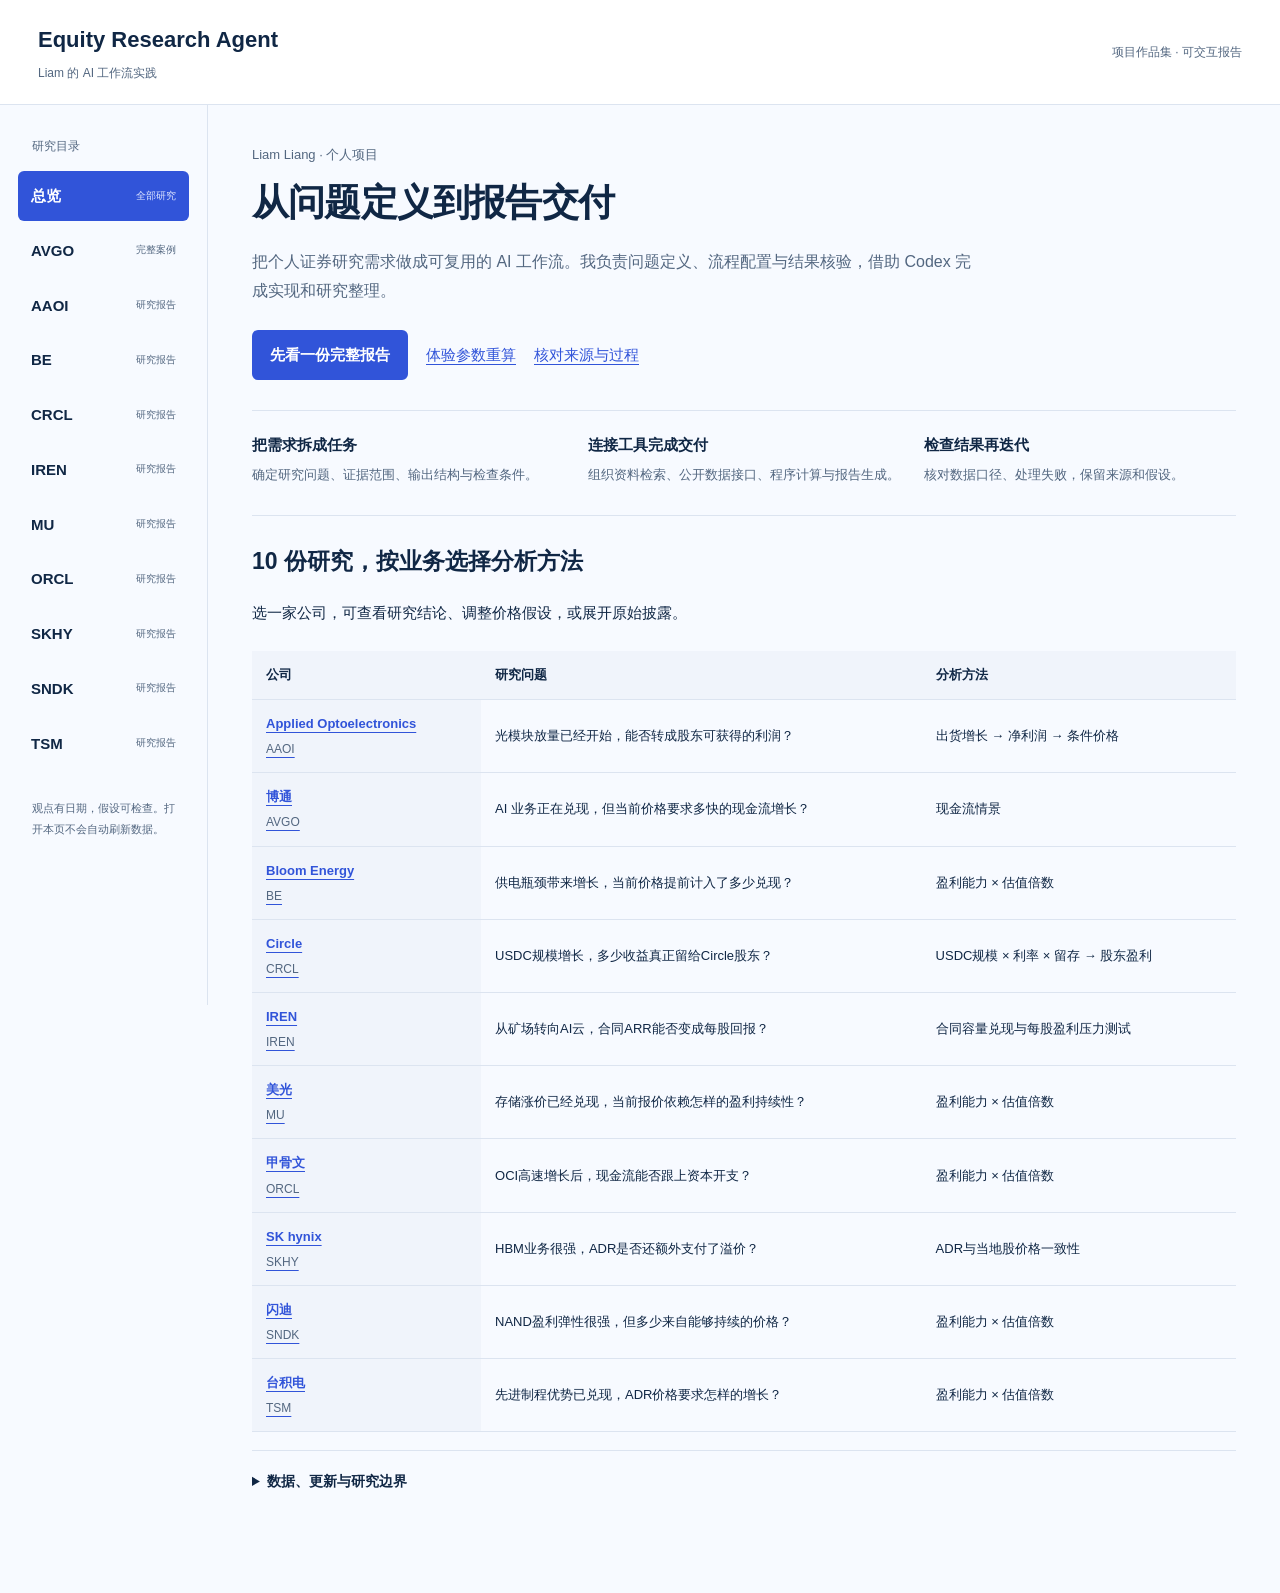
==== commit 8d7f136d: "Make portfolio recruiter-first and publish all ten company reports" ====
--- a/docs/index.html
+++ b/docs/index.html
@@ -1,6 +1,12 @@
 <!doctype html><html lang="zh-CN"><head><meta charset="utf-8"><meta name="viewport" content="width=device-width,initial-scale=1"><title>Liam 的研究笔记 · 多标的研究</title><style>:root{--paper:#F7FAFF;--ink:#102745;--blue:#3154D9;--teal:#137C75;--risk:#B85C40;--line:#DCE4F0;--muted:#536780}*{box-sizing:border-box}html{scroll-behavior:smooth}body{margin:0;background:var(--paper);color:var(--ink);font:15px/1.85 "Microsoft YaHei","PingFang SC",sans-serif;overflow-wrap:anywhere}a{color:var(--blue);text-underline-offset:4px}button,input,select{font:inherit}button,a,input,select,summary{outline-offset:4px}button:focus-visible,a:focus-visible,input:focus-visible,select:focus-visible,summary:focus-visible{outline:3px solid var(--blue)}button{cursor:pointer;border:1px solid var(--line);border-radius:6px;background:white;color:var(--ink);padding:9px 16px}button:hover{border-color:var(--blue);color:var(--blue)}h1,h2,h3,p{margin-top:0}h1{font-size:clamp(25px,2.9vw,40px);line-height:1.5;letter-spacing:-.8px;max-width:760px;margin-bottom:22px}h2{font-size:23px;line-height:1.65;margin-bottom:18px}h3{font-size:16px;line-height:1.7;margin-bottom:6px}p{margin-bottom:14px}small{font-size:12px;color:var(--muted)}strong,b{font-weight:650}.muted,.caption{color:var(--muted)}.caption{font-size:13px;margin-bottom:8px}.topbar{min-height:94px;padding:20px 38px;display:flex;align-items:center;justify-content:space-between;border-bottom:1px solid var(--line);background:#fff;gap:20px}.brand{font-size:22px;font-weight:700;color:var(--ink);text-decoration:none}.brand span{display:block;font-weight:400;color:var(--muted);font-size:12px;margin-top:1px}.scope{color:var(--muted);font-size:12px;text-align:right}.workspace{display:grid;grid-template-columns:208px minmax(0,1fr);max-width:1600px;margin:auto}.sidebar{border-right:1px solid var(--line);padding:30px 18px;min-height:calc(100vh - 94px);position:sticky;top:0;height:100vh;overflow:auto}.sidebar>p{padding-left:14px;color:var(--muted);font-size:12px}.sidebar nav{display:grid;gap:5px}.sidebar nav a{display:flex;align-items:center;justify-content:space-between;color:var(--ink);text-decoration:none;padding:11px 13px;border-radius:6px}.sidebar nav a b{font-family:Bahnschrift,"Segoe UI",sans-serif;font-size:15px}.sidebar nav a span{font-size:10px;color:var(--muted)}.sidebar nav a.selected{background:var(--blue);color:#fff}.sidebar nav a.selected span{color:#e0e7ff}.sidebar-note{font-size:11px;color:var(--muted);margin:30px 14px;line-height:1.9}main{min-width:0;padding:38px 44px 80px}.company-heading{display:flex;justify-content:space-between;align-items:flex-start;gap:35px}.quote{flex:0 0 205px;text-align:right;display:flex;flex-direction:column;font-family:Bahnschrift,"Microsoft YaHei",sans-serif}.quote strong{font-size:35px;line-height:1.3;font-weight:600}.quote span{font-size:13px;color:var(--muted)}.quote small{font-size:10px;line-height:1.7;margin-top:6px}.tabs{display:flex;border-bottom:1px solid var(--line);gap:22px;margin:7px 0 30px}.tabs button{border:none;border-radius:0;background:none;color:var(--muted);padding:11px 0;border-bottom:3px solid transparent}.tabs button.active{color:var(--blue);border-bottom-color:var(--blue);font-weight:650}.panel[hidden],.company[hidden]{display:none}.verdict{border-left:4px solid var(--blue);padding:4px 0 4px 23px;margin:4px 0 35px}.verdict h2{font-size:25px;max-width:850px;margin-bottom:12px}.verdict p{max-width:850px}.verdict .muted{font-size:12px;margin:12px 0 0}.reading-grid{display:grid;grid-template-columns:minmax(0,1.6fr) minmax(230px,1fr);gap:38px}.evidence-list{padding:0;margin:0;list-style:none;counter-reset:evidence}.evidence-list li{border-top:1px solid var(--line);padding:19px 0 20px 42px;position:relative;counter-increment:evidence}.evidence-list li:before{content:counter(evidence);position:absolute;left:0;top:18px;color:var(--blue);font:25px Bahnschrift,sans-serif}.evidence-list p{font-size:14px;margin-bottom:9px}.evidence-list a{font-size:12px}.interpretation{color:var(--muted)}.decision{background:#eef3ff;border-radius:12px;padding:25px;align-self:start}.decision h2{font-size:18px}.implied{font:50px/1.1 Bahnschrift,sans-serif;color:var(--blue);margin:20px 0}.decision p:not(.implied){font-size:13px}.decision .muted{font-size:11px}.text-button{padding:0;border:0;background:none;border-radius:0;color:var(--blue);font-size:13px}.subsection{margin-top:38px;border-top:1px solid var(--line);padding-top:27px}.view-row{display:grid;grid-template-columns:115px minmax(0,1fr);gap:20px;padding:17px 0;border-bottom:1px solid var(--line)}.view-row h3{color:var(--teal)}.view-row p{margin:0 0 5px;font-size:14px}.view-row .muted{font-size:12px}.table-wrap,.scroll{max-width:100%;overflow:auto}table{border-collapse:collapse;width:100%;font-size:13px;margin:10px 0 18px}th,td{border-bottom:1px solid var(--line);padding:12px 14px;text-align:left;vertical-align:top}th{font-weight:600;background:#f0f4fb}td{font-variant-numeric:tabular-nums}pre{white-space:pre-wrap;overflow-wrap:anywhere;font-size:11px;max-height:450px;overflow:auto;background:#eef2f9;padding:20px}details{border-top:1px solid var(--line);padding:18px 0;min-width:0}summary{cursor:pointer;font-weight:600;font-size:14px}details>p,details>table,details>div{margin-top:18px}.scenario-chart{background:white;border:1px solid var(--line);border-radius:12px;padding:26px 22px;margin:25px 0 18px}.scenario-row{display:grid;grid-template-columns:45px minmax(0,1fr) 85px 75px;gap:14px;align-items:center;margin:18px 0}.scenario-row b{font-size:13px}.scenario-row strong,.scenario-row>span{font-family:Bahnschrift,sans-serif;font-variant-numeric:tabular-nums;text-align:right}.range-track{position:relative;height:19px;background:#eef2f9;border-radius:3px}.range-track>i{display:block;height:100%;background:#3154D9;border-radius:3px}.scenario-row:first-child .range-track>i{background:#B85C40}.scenario-row:last-child .range-track>i{background:#137C75}.price-mark{position:absolute;top:-10px;bottom:-10px;width:2px;background:var(--ink)}.down{color:var(--risk)}.up{color:var(--teal)}.callout{border-left:3px solid var(--risk);padding:12px 18px;background:#fff1e9;font-size:13px}.model-layout{display:grid;grid-template-columns:minmax(0,1fr) minmax(0,1fr);gap:30px;margin-top:30px}.controls{background:white;border:1px solid var(--line);padding:25px;border-radius:10px}.controls label{display:block;font-size:13px;margin:15px 0 6px}.controls output{float:right;font-family:Bahnschrift,sans-serif;color:var(--blue)}.controls input{display:block;width:100%;accent-color:var(--blue);min-height:25px}.controls select{width:100%;padding:10px;border:1px solid var(--line);border-radius:5px;background:white;color:var(--ink)}.controls button{margin-top:18px}.live-result{padding:25px;background:#eaf4f2;border-radius:10px}.live-result>strong{font:48px/1.4 Bahnschrift,sans-serif;color:var(--teal)}.live-result p{font-size:13px}.cash-bridge{background:white;padding:20px;border:1px solid var(--line);border-radius:10px;margin:22px 0}.cash-row{display:grid;grid-template-columns:160px minmax(0,1fr) 75px;gap:16px;align-items:center;margin:14px 0;font-size:12px}.cash-row>i{height:14px;width:var(--w);background:var(--bar);border-radius:2px}.cash-row b{text-align:right;font-family:Bahnschrift,sans-serif}.process{display:grid;grid-template-columns:repeat(4,minmax(0,1fr));gap:20px;margin:25px 0}.process>div{border-top:3px solid var(--blue);padding-top:15px}.process p{font-size:12px;color:var(--muted);margin-top:9px}hr{border:0;border-top:1px solid var(--line);margin:25px 0}.gap{padding:12px 16px;background:#fff1e9;border-left:3px solid var(--risk);font-size:13px}.thesis{padding:18px;background:#eaf4f2;border-radius:8px}.grid{display:grid;grid-template-columns:repeat(3,minmax(0,1fr));gap:16px}.grid>article{background:#eef2f9;padding:18px;border-radius:6px}.grid p{font-size:13px}.grid small{font-size:11px}section#data-status{padding:20px;background:white;border:1px solid var(--line);border-radius:10px}section#data-status .eyebrow{display:none}.bullet{margin:10px 0}noscript>p{padding:20px}@media(max-width:1050px){main{padding:30px 25px}.workspace{grid-template-columns:175px minmax(0,1fr)}.company-heading{display:block}.quote{text-align:left;margin:0 0 24px;max-width:400px}.quote small{font-size:11px}.reading-grid{grid-template-columns:1fr}.decision{max-width:none}.process{grid-template-columns:1fr 1fr}}@media(max-width:680px){.topbar{padding:17px 20px;align-items:flex-start;gap:10px}.brand{font-size:19px}.brand span{font-size:10px}.scope{max-width:125px;font-size:10px}.workspace{display:block}.sidebar{position:static;min-height:auto;height:auto;padding:12px;border-right:0;border-bottom:1px solid var(--line);overflow:auto}.sidebar>p,.sidebar-note{display:none}.sidebar nav{display:flex;width:max-content;gap:5px}.sidebar nav a{gap:9px;padding:8px 12px}.sidebar nav a span{font-size:9px}.sidebar nav a b{font-size:13px}main{padding:26px 20px 60px}h1{font-size:27px;letter-spacing:-.4px}h2{font-size:21px}.verdict{padding-left:17px}.verdict h2{font-size:21px}.tabs{gap:20px}.tabs button{font-size:13px}.model-layout,.grid{grid-template-columns:1fr}.scenario-chart{padding:15px 10px}.scenario-row{grid-template-columns:30px minmax(0,1fr) 62px 55px;gap:8px;font-size:12px}.cash-row{grid-template-columns:105px minmax(0,1fr) 56px;gap:10px;font-size:11px}.view-row{grid-template-columns:1fr;gap:3px}.process{grid-template-columns:1fr 1fr;gap:18px}.quote strong{font-size:31px}.table-wrap table{min-width:500px}.table-wrap{overflow-x:auto}.live-result>strong{font-size:43px}}@media(prefers-reduced-motion:reduce){html{scroll-behavior:auto}}@media print{.sidebar,.controls,.tabs,.scope{display:none}.workspace{display:block}.panel[hidden]{display:block}main{padding:10px}.company[hidden]{display:none}.topbar{border:0}.reading-grid{display:block}.decision{margin-top:20px}.subsection{break-inside:avoid}}
+
+.project-intro{max-width:730px;color:var(--muted);font-size:16px}.project-actions{display:flex;align-items:center;flex-wrap:wrap;gap:18px;margin:24px 0 30px}.primary-action{display:inline-block;background:var(--blue);color:#fff;padding:11px 18px;border-radius:6px;text-decoration:none;font-weight:600}.project-proof{display:grid;grid-template-columns:repeat(3,minmax(0,1fr));gap:24px;border-top:1px solid var(--line);padding-top:20px}.project-proof p{font-size:13px;color:var(--muted);margin:5px 0 0}.portfolio-overview .subsection{margin-top:28px}.portfolio-overview th small{display:block;font-weight:400;margin-top:2px}.portfolio-overview td{vertical-align:middle}.portfolio-overview .table-wrap table{width:100%}.portfolio-overview h1{margin-bottom:16px}@media(max-width:680px){.project-proof{grid-template-columns:1fr;gap:14px}.project-actions{gap:14px;font-size:13px}.project-intro{font-size:14px}.portfolio-overview h1{font-size:28px}}
 </style></head><body>
-<header class="topbar"><a href="#company-AVGO" class="brand">Liam 的研究笔记<span>把判断放到证据与价格里检验</span></a><span class="scope">独立公开研究案例 · 不展示券商账户或持仓</span></header><div class="workspace"><aside class="sidebar"><p>研究目录</p><nav aria-label="证券目录"><a href="#company-_overview" data-company="_overview" class="selected"><b>总览</b><span>全部研究</span></a><a href="#company-AVGO" data-company="AVGO" class=""><b>AVGO</b><span>完整案例</span></a><a href="#company-MU" data-company="MU" class=""><b>MU</b><span>研究报告</span></a><a href="#company-SNDK" data-company="SNDK" class=""><b>SNDK</b><span>研究报告</span></a></nav><div class="sidebar-note">观点有日期，假设可检查。打开本页不会自动刷新数据。</div></aside><main><article class="company overview" id="company-_overview"><p class="caption">研究总览</p><h1>先看每家公司在验证什么</h1><p>共 3 份研究：点击标的查看判断、原始披露、不同视角和可调整的价格实验。</p><p class="callout">不同模型回答不同问题。基准条件价格仅用于检查假设；海力士的数字是ADR溢价情景，不能与其他公司的盈利或现金流估值横向排名。</p><div class="table-wrap"><table><tr><th>标的</th><th>研究问题</th><th>分析方法</th><th>观察报价</th><th>基准条件价</th></tr><tr><th><a href="#company-AVGO" data-company="AVGO">AVGO</a></th><td>AI 业务正在兑现，但当前价格要求多快的现金流增长？</td><td>现金流情景</td><td>$328.75</td><td>$208.83</td></tr><tr><th><a href="#company-MU" data-company="MU">MU</a></th><td>存储涨价已经兑现，当前报价依赖怎样的盈利持续性？</td><td>盈利能力 × 估值倍数</td><td>$878.84</td><td>$951.42</td></tr><tr><th><a href="#company-SNDK" data-company="SNDK">SNDK</a></th><td>NAND盈利弹性很强，但多少来自能够持续的价格？</td><td>盈利能力 × 估值倍数</td><td>$1,299.30</td><td>$1,134.08</td></tr></table></div><section class="subsection"><h2>怎样更新</h2><p>刷新接口会更新报价和程序计算，研究文字与官方披露保留原日期。新的财报需要重新核查并更新事实及假设，不能靠改时间戳冒充已读新财报。</p></section></article><article class="company" id="company-AVGO" hidden>
+<header class="topbar"><a href="#company-_overview" data-company="_overview" class="brand">Equity Research Agent<span>Liam 的 AI 工作流实践</span></a><span class="scope">项目作品集 · 可交互报告</span></header><div class="workspace"><aside class="sidebar"><p>研究目录</p><nav aria-label="证券目录"><a href="#company-_overview" data-company="_overview" class="selected"><b>总览</b><span>全部研究</span></a><a href="#company-AVGO" data-company="AVGO" class=""><b>AVGO</b><span>完整案例</span></a><a href="#company-AAOI" data-company="AAOI" class=""><b>AAOI</b><span>研究报告</span></a><a href="#company-BE" data-company="BE" class=""><b>BE</b><span>研究报告</span></a><a href="#company-CRCL" data-company="CRCL" class=""><b>CRCL</b><span>研究报告</span></a><a href="#company-IREN" data-company="IREN" class=""><b>IREN</b><span>研究报告</span></a><a href="#company-MU" data-company="MU" class=""><b>MU</b><span>研究报告</span></a><a href="#company-ORCL" data-company="ORCL" class=""><b>ORCL</b><span>研究报告</span></a><a href="#company-SKHY" data-company="SKHY" class=""><b>SKHY</b><span>研究报告</span></a><a href="#company-SNDK" data-company="SNDK" class=""><b>SNDK</b><span>研究报告</span></a><a href="#company-TSM" data-company="TSM" class=""><b>TSM</b><span>研究报告</span></a></nav><div class="sidebar-note">观点有日期，假设可检查。打开本页不会自动刷新数据。</div></aside><main><article class="company overview portfolio-overview" id="company-_overview"><p class="caption">Liam Liang · 个人项目</p><h1>从问题定义到报告交付</h1><p class="project-intro">把个人证券研究需求做成可复用的 AI 工作流。我负责问题定义、流程配置与结果核验，借助 Codex 完成实现和研究整理。</p>
+<div class="project-actions"><a class="primary-action" href="#company-AVGO" data-company="AVGO">先看一份完整报告</a><a href="#company-MU" data-company="MU" data-open-panel="model">体验参数重算</a><a href="#company-CRCL" data-company="CRCL" data-open-panel="evidence">核对来源与过程</a></div>
+<div class="project-proof"><div><b>把需求拆成任务</b><p>确定研究问题、证据范围、输出结构与检查条件。</p></div><div><b>连接工具完成交付</b><p>组织资料检索、公开数据接口、程序计算与报告生成。</p></div><div><b>检查结果再迭代</b><p>核对数据口径、处理失败，保留来源和假设。</p></div></div>
+<section class="subsection"><h2>10 份研究，按业务选择分析方法</h2><p>选一家公司，可查看研究结论、调整价格假设，或展开原始披露。</p><div class="table-wrap"><table><tr><th>公司</th><th>研究问题</th><th>分析方法</th></tr><tr><th><a href="#company-AAOI" data-company="AAOI">Applied Optoelectronics<small>AAOI</small></a></th><td>光模块放量已经开始，能否转成股东可获得的利润？</td><td>出货增长 → 净利润 → 条件价格</td></tr><tr><th><a href="#company-AVGO" data-company="AVGO">博通<small>AVGO</small></a></th><td>AI 业务正在兑现，但当前价格要求多快的现金流增长？</td><td>现金流情景</td></tr><tr><th><a href="#company-BE" data-company="BE">Bloom Energy<small>BE</small></a></th><td>供电瓶颈带来增长，当前价格提前计入了多少兑现？</td><td>盈利能力 × 估值倍数</td></tr><tr><th><a href="#company-CRCL" data-company="CRCL">Circle<small>CRCL</small></a></th><td>USDC规模增长，多少收益真正留给Circle股东？</td><td>USDC规模 × 利率 × 留存 → 股东盈利</td></tr><tr><th><a href="#company-IREN" data-company="IREN">IREN<small>IREN</small></a></th><td>从矿场转向AI云，合同ARR能否变成每股回报？</td><td>合同容量兑现与每股盈利压力测试</td></tr><tr><th><a href="#company-MU" data-company="MU">美光<small>MU</small></a></th><td>存储涨价已经兑现，当前报价依赖怎样的盈利持续性？</td><td>盈利能力 × 估值倍数</td></tr><tr><th><a href="#company-ORCL" data-company="ORCL">甲骨文<small>ORCL</small></a></th><td>OCI高速增长后，现金流能否跟上资本开支？</td><td>盈利能力 × 估值倍数</td></tr><tr><th><a href="#company-SKHY" data-company="SKHY">SK hynix<small>SKHY</small></a></th><td>HBM业务很强，ADR是否还额外支付了溢价？</td><td>ADR与当地股价格一致性</td></tr><tr><th><a href="#company-SNDK" data-company="SNDK">闪迪<small>SNDK</small></a></th><td>NAND盈利弹性很强，但多少来自能够持续的价格？</td><td>盈利能力 × 估值倍数</td></tr><tr><th><a href="#company-TSM" data-company="TSM">台积电<small>TSM</small></a></th><td>先进制程优势已兑现，ADR价格要求怎样的增长？</td><td>盈利能力 × 估值倍数</td></tr></table></div></section>
+<details><summary>数据、更新与研究边界</summary><p>公开行情、SEC申报和公司披露均保留来源及日期；未来参数属于分析假设，不是机构共识或交易建议。海力士使用ADR报价诊断，不将其换算价称为内在价值。</p><p>刷新数据会复算结果；研究文字需要在新披露后重新核对。这里展示的是有日期的交付成果，账户金额、仓位、成本与盈亏不公开。</p></details></article><article class="company" id="company-AVGO" hidden>
 <div class="company-heading"><div><p class="caption">Broadcom Inc.</p><h1>AI 业务正在兑现，但当前价格要求多快的现金流增长？</h1></div><div class="quote"><strong>$328.75</strong><span>AVGO · USD</span><small>市场时间 2026-10-16T20:00:01+00:00</small></div></div>
 <nav class="tabs" aria-label="研究章节"><button class="active" data-panel="note" aria-selected="true">研究结论</button><button data-panel="model" aria-selected="false">价格与假设</button><button data-panel="evidence" aria-selected="false">来源与过程</button></nav>
 <section class="panel active" data-content="note"><div class="verdict"><p class="caption">先看结论</p><h2>TTM基准情景低于当前报价；需要更快的现金流增长或更低的折现率才能支持价格。</h2><p>AI 半导体收入和经营现金流已有披露支撑。真正的分歧是：扣除股权薪酬等经济成本后，未来现金流能否持续增长到足以支持当前价格。</p><p class="muted">这是显式假设下的研究解释，不是已确认的用户观点、机构共识或交易指令。</p></div>
@@ -1128,7 +1134,7 @@
   &quot;baseline_cash_yield&quot;: 0.020590882675200872,
   &quot;source_receipt&quot;: {
     &quot;url&quot;: &quot;https://data.sec.gov/api/xbrl/companyfacts/CIK0001730168.json&quot;,
-    &quot;fetched_at&quot;: &quot;2026-10-19T18:28:13+08:00&quot;,
+    &quot;fetched_at&quot;: &quot;2026-10-19T18:53:57+08:00&quot;,
     &quot;http_status&quot;: 200,
     &quot;sha256&quot;: &quot;3bdb6644c12addf1e63c4dc861008d7804fbf3d3f5aa6eb9b97f72c0e89a7adf&quot;,
     &quot;attempts&quot;: 1,
@@ -1137,10 +1143,10 @@
     &quot;status&quot;: &quot;ok&quot;
   },
   &quot;boundary&quot;: &quot;FCFF proxy = CFO - capex - SBC + after-tax net cash interest. Not GAAP FCFF or a formal target price. Starting CFO includes working-capital movements. Cash-flow growth is after reinvestment; fixed shares with SBC treated as a cost. Lease/noncontrolling adjustments and peer/SOTP valuation are not included. No buy/sell action.&quot;
-}</pre></details><details><summary>数据接口状态与原始运行记录</summary><section id="data-status"><p class="eyebrow">CONNECTED DATA / READ ONLY</p><h2>真实数据接入状态</h2><p>接口获取：2026-10-19T18:28:07+08:00 · 研究截止：2026-10-19。行情时点与财报期间分别展示；这不是刷新页面即取数。</p><div class="grid"><article><h3>Yahoo Finance / 行情</h3><p>3/3 个标的取得报价</p><small>公共非官方接口；显示交易时点，不保证实时订阅</small></article><article><h3>SEC EDGAR / 财报</h3><p>3 家有可解析财务字段 / 3 家接口返回成功</p><small>接口成功不代表字段完整；保留币种、单位与财务期间</small></article><article><h3>US Treasury / 利率</h3><p>已连接</p><small>官方XML；国债收益率不是WACC</small></article></div><p><b>利率观测 2026-10-16</b>：3MONTH 4.26% · 2YEAR 4.74% · 10YEAR 5.09% · 30YEAR 5.43% <a href="https://home.treasury.gov/resource-center/data-chart-center/interest-rates/pages/xml?data=daily_treasury_yield_curve&amp;field_tdr_date_value=2026">原始接口 ↗</a></p><details><summary>查看实际请求状态、原始响应指纹和失败原因</summary><pre>[
+}</pre></details><details><summary>数据接口状态与原始运行记录</summary><section id="data-status"><p class="eyebrow">CONNECTED DATA / READ ONLY</p><h2>真实数据接入状态</h2><p>接口获取：2026-10-19T18:53:52+08:00 · 研究截止：2026-10-19。行情时点与财报期间分别展示；这不是刷新页面即取数。</p><div class="grid"><article><h3>Yahoo Finance / 行情</h3><p>10/10 个标的取得报价</p><small>公共非官方接口；显示交易时点，不保证实时订阅</small></article><article><h3>SEC EDGAR / 财报</h3><p>9 家有可解析财务字段 / 10 家接口返回成功</p><small>接口成功不代表字段完整；保留币种、单位与财务期间</small></article><article><h3>US Treasury / 利率</h3><p>已连接</p><small>官方XML；国债收益率不是WACC</small></article></div><p><b>利率观测 2026-10-16</b>：3MONTH 4.26% · 2YEAR 4.74% · 10YEAR 5.09% · 30YEAR 5.43% <a href="https://home.treasury.gov/resource-center/data-chart-center/interest-rates/pages/xml?data=daily_treasury_yield_curve&amp;field_tdr_date_value=2026">原始接口 ↗</a></p><details><summary>查看实际请求状态、原始响应指纹和失败原因</summary><pre>[
   {
     &quot;url&quot;: &quot;https://home.treasury.gov/resource-center/data-chart-center/interest-rates/pages/xml?data=daily_treasury_yield_curve&amp;field_tdr_date_value=2026&quot;,
-    &quot;fetched_at&quot;: &quot;2026-10-19T18:28:07+08:00&quot;,
+    &quot;fetched_at&quot;: &quot;2026-10-19T18:53:52+08:00&quot;,
     &quot;http_status&quot;: 200,
     &quot;sha256&quot;: &quot;4daa686f9123ce70252853a4f9307d131b1ee41731f16a5a8f793795898ac77b&quot;,
     &quot;attempts&quot;: 1,
@@ -1148,10 +1154,40 @@
     &quot;status&quot;: &quot;ok&quot;
   },
   {
+    &quot;url&quot;: &quot;https://query1.finance.yahoo.com/v8/finance/chart/AAOI?interval=1d&amp;range=5d&quot;,
+    &quot;fetched_at&quot;: &quot;2026-10-19T18:53:54+08:00&quot;,
+    &quot;http_status&quot;: 200,
+    &quot;sha256&quot;: &quot;45fbacdc58b8a264cabd3f2d351acc0f2d60a0c1ded6ed3b08f9dcea5ad8129e&quot;,
+    &quot;attempts&quot;: 1,
+    &quot;adapter&quot;: &quot;yahoo_chart&quot;,
+    &quot;asset&quot;: &quot;AAOI&quot;,
+    &quot;status&quot;: &quot;ok&quot;
+  },
+  {
+    &quot;url&quot;: &quot;https://data.sec.gov/submissions/CIK0001158114.json&quot;,
+    &quot;fetched_at&quot;: &quot;2026-10-19T18:53:55+08:00&quot;,
+    &quot;http_status&quot;: 200,
+    &quot;sha256&quot;: &quot;4c961dde7e69115e2df47c6d0bfccd2bf36b9a35c910b2db6bca2af39075ab01&quot;,
+    &quot;attempts&quot;: 1,
+    &quot;adapter&quot;: &quot;sec_identity&quot;,
+    &quot;asset&quot;: &quot;AAOI&quot;,
+    &quot;status&quot;: &quot;ok&quot;
+  },
+  {
+    &quot;url&quot;: &quot;https://data.sec.gov/api/xbrl/companyfacts/CIK0001158114.json&quot;,
+    &quot;fetched_at&quot;: &quot;2026-10-19T18:53:57+08:00&quot;,
+    &quot;http_status&quot;: 200,
+    &quot;sha256&quot;: &quot;dee423e884585bda67e60239d09ac6651fb55a9fb91ec091d98c8dd54ce23986&quot;,
+    &quot;attempts&quot;: 1,
+    &quot;adapter&quot;: &quot;sec_companyfacts&quot;,
+    &quot;asset&quot;: &quot;AAOI&quot;,
+    &quot;status&quot;: &quot;ok&quot;
+  },
+  {
     &quot;url&quot;: &quot;https://query1.finance.yahoo.com/v8/finance/chart/AVGO?interval=1d&amp;range=5d&quot;,
-    &quot;fetched_at&quot;: &quot;2026-10-19T18:28:10+08:00&quot;,
+    &quot;fetched_at&quot;: &quot;2026-10-19T18:53:54+08:00&quot;,
     &quot;http_status&quot;: 200,
-    &quot;sha256&quot;: &quot;f1611a5cae45cb88cf4975efc8cb84f5581b79285f2c2dc922868940ccce8ff9&quot;,
+    &quot;sha256&quot;: &quot;e786cc513fa7bb4a73fec125ba93e9accb5314cb03f955c82b5ffb209aca094c&quot;,
     &quot;attempts&quot;: 1,
     &quot;adapter&quot;: &quot;yahoo_chart&quot;,
     &quot;asset&quot;: &quot;AVGO&quot;,
@@ -1159,7 +1195,7 @@
   },
   {
     &quot;url&quot;: &quot;https://data.sec.gov/submissions/CIK0001730168.json&quot;,
-    &quot;fetched_at&quot;: &quot;2026-10-19T18:28:11+08:00&quot;,
+    &quot;fetched_at&quot;: &quot;2026-10-19T18:53:55+08:00&quot;,
     &quot;http_status&quot;: 200,
     &quot;sha256&quot;: &quot;b3bb8094e6809c7b3c7d2d7f419363b213bfa5071b40adb2bc2534317637f061&quot;,
     &quot;attempts&quot;: 1,
@@ -1169,7 +1205,7 @@
   },
   {
     &quot;url&quot;: &quot;https://data.sec.gov/api/xbrl/companyfacts/CIK0001730168.json&quot;,
-    &quot;fetched_at&quot;: &quot;2026-10-19T18:28:13+08:00&quot;,
+    &quot;fetched_at&quot;: &quot;2026-10-19T18:53:57+08:00&quot;,
     &quot;http_status&quot;: 200,
     &quot;sha256&quot;: &quot;3bdb6644c12addf1e63c4dc861008d7804fbf3d3f5aa6eb9b97f72c0e89a7adf&quot;,
     &quot;attempts&quot;: 1,
@@ -1178,10 +1214,100 @@
     &quot;status&quot;: &quot;ok&quot;
   },
   {
+    &quot;url&quot;: &quot;https://query1.finance.yahoo.com/v8/finance/chart/BE?interval=1d&amp;range=5d&quot;,
+    &quot;fetched_at&quot;: &quot;2026-10-19T18:54:00+08:00&quot;,
+    &quot;http_status&quot;: 200,
+    &quot;sha256&quot;: &quot;56e188c5a5a868a6c2cc43745e45aa2ea3e80833511dac0e87f3bd7cf187e270&quot;,
+    &quot;attempts&quot;: 1,
+    &quot;adapter&quot;: &quot;yahoo_chart&quot;,
+    &quot;asset&quot;: &quot;BE&quot;,
+    &quot;status&quot;: &quot;ok&quot;
+  },
+  {
+    &quot;url&quot;: &quot;https://data.sec.gov/submissions/CIK0001664703.json&quot;,
+    &quot;fetched_at&quot;: &quot;2026-10-19T18:54:02+08:00&quot;,
+    &quot;http_status&quot;: 200,
+    &quot;sha256&quot;: &quot;98071090f48ec23d31e844be4b96a121965053b2cafe04c441e691f84726f6d5&quot;,
+    &quot;attempts&quot;: 1,
+    &quot;adapter&quot;: &quot;sec_identity&quot;,
+    &quot;asset&quot;: &quot;BE&quot;,
+    &quot;status&quot;: &quot;ok&quot;
+  },
+  {
+    &quot;url&quot;: &quot;https://data.sec.gov/api/xbrl/companyfacts/CIK0001664703.json&quot;,
+    &quot;fetched_at&quot;: &quot;2026-10-19T18:54:05+08:00&quot;,
+    &quot;http_status&quot;: 200,
+    &quot;sha256&quot;: &quot;08cac571d6eaabacd43a6d099803ea2b2191f07e18c0c0fa191f6146a99a3d3e&quot;,
+    &quot;attempts&quot;: 1,
+    &quot;adapter&quot;: &quot;sec_companyfacts&quot;,
+    &quot;asset&quot;: &quot;BE&quot;,
+    &quot;status&quot;: &quot;ok&quot;
+  },
+  {
+    &quot;url&quot;: &quot;https://query1.finance.yahoo.com/v8/finance/chart/CRCL?interval=1d&amp;range=5d&quot;,
+    &quot;fetched_at&quot;: &quot;2026-10-19T18:54:02+08:00&quot;,
+    &quot;http_status&quot;: 200,
+    &quot;sha256&quot;: &quot;a17ac3ff08422dc634017b89f0222ce13a04737f44c44063b8dece3312e69a16&quot;,
+    &quot;attempts&quot;: 1,
+    &quot;adapter&quot;: &quot;yahoo_chart&quot;,
+    &quot;asset&quot;: &quot;CRCL&quot;,
+    &quot;status&quot;: &quot;ok&quot;
+  },
+  {
+    &quot;url&quot;: &quot;https://data.sec.gov/submissions/CIK0001876042.json&quot;,
+    &quot;fetched_at&quot;: &quot;2026-10-19T18:54:04+08:00&quot;,
+    &quot;http_status&quot;: 200,
+    &quot;sha256&quot;: &quot;69a7a0884e0e2fda9600481d967b498368da68b21d9a8be1539be59fc37bbaf7&quot;,
+    &quot;attempts&quot;: 1,
+    &quot;adapter&quot;: &quot;sec_identity&quot;,
+    &quot;asset&quot;: &quot;CRCL&quot;,
+    &quot;status&quot;: &quot;ok&quot;
+  },
+  {
+    &quot;url&quot;: &quot;https://data.sec.gov/api/xbrl/companyfacts/CIK0001876042.json&quot;,
+    &quot;fetched_at&quot;: &quot;2026-10-19T18:54:05+08:00&quot;,
+    &quot;http_status&quot;: 200,
+    &quot;sha256&quot;: &quot;f7139545b482a7b31520225bc155cb41241b82f004eb8fbca55f4ab66d1426af&quot;,
+    &quot;attempts&quot;: 1,
+    &quot;adapter&quot;: &quot;sec_companyfacts&quot;,
+    &quot;asset&quot;: &quot;CRCL&quot;,
+    &quot;status&quot;: &quot;ok&quot;
+  },
+  {
+    &quot;url&quot;: &quot;https://query1.finance.yahoo.com/v8/finance/chart/IREN?interval=1d&amp;range=5d&quot;,
+    &quot;fetched_at&quot;: &quot;2026-10-19T18:54:07+08:00&quot;,
+    &quot;http_status&quot;: 200,
+    &quot;sha256&quot;: &quot;74cc74a9615f775b0ad8c738070ca014f16bc781efda23c5933e5b87a383ad39&quot;,
+    &quot;attempts&quot;: 1,
+    &quot;adapter&quot;: &quot;yahoo_chart&quot;,
+    &quot;asset&quot;: &quot;IREN&quot;,
+    &quot;status&quot;: &quot;ok&quot;
+  },
+  {
+    &quot;url&quot;: &quot;https://data.sec.gov/submissions/CIK0001878848.json&quot;,
+    &quot;fetched_at&quot;: &quot;2026-10-19T18:54:09+08:00&quot;,
+    &quot;http_status&quot;: 200,
+    &quot;sha256&quot;: &quot;824a5391ee8e1276536372005c70ba08f7fe9169210e38b3e1e9cdd823a038a7&quot;,
+    &quot;attempts&quot;: 1,
+    &quot;adapter&quot;: &quot;sec_identity&quot;,
+    &quot;asset&quot;: &quot;IREN&quot;,
+    &quot;status&quot;: &quot;ok&quot;
+  },
+  {
+    &quot;url&quot;: &quot;https://data.sec.gov/api/xbrl/companyfacts/CIK0001878848.json&quot;,
+    &quot;fetched_at&quot;: &quot;2026-10-19T18:54:10+08:00&quot;,
+    &quot;http_status&quot;: 200,
+    &quot;sha256&quot;: &quot;c7b7e43e891a4841b90ed9cb5f99bed209c784147629aaea2bb27801966f6f5b&quot;,
+    &quot;attempts&quot;: 1,
+    &quot;adapter&quot;: &quot;sec_companyfacts&quot;,
+    &quot;asset&quot;: &quot;IREN&quot;,
+    &quot;status&quot;: &quot;ok&quot;
+  },
+  {
     &quot;url&quot;: &quot;https://query1.finance.yahoo.com/v8/finance/chart/MU?interval=1d&amp;range=5d&quot;,
-    &quot;fetched_at&quot;: &quot;2026-10-19T18:28:10+08:00&quot;,
+    &quot;fetched_at&quot;: &quot;2026-10-19T18:54:10+08:00&quot;,
     &quot;http_status&quot;: 200,
-    &quot;sha256&quot;: &quot;5b0f4972768fd757b66228718e100d84815cbfae0209e8647e38d780fe02286e&quot;,
+    &quot;sha256&quot;: &quot;785a56ac29c11c1cb258005f21c02b552c18ac8c22b949157a3fe501adc10dd7&quot;,
     &quot;attempts&quot;: 1,
     &quot;adapter&quot;: &quot;yahoo_chart&quot;,
     &quot;asset&quot;: &quot;MU&quot;,
@@ -1189,7 +1315,7 @@
   },
   {
     &quot;url&quot;: &quot;https://data.sec.gov/submissions/CIK0000723125.json&quot;,
-    &quot;fetched_at&quot;: &quot;2026-10-19T18:28:11+08:00&quot;,
+    &quot;fetched_at&quot;: &quot;2026-10-19T18:54:11+08:00&quot;,
     &quot;http_status&quot;: 200,
     &quot;sha256&quot;: &quot;3589a20c1fb2596bfa403acf48faa779f3b6c494dc59fb07d2a44d92b54e2877&quot;,
     &quot;attempts&quot;: 1,
@@ -1199,7 +1325,7 @@
   },
   {
     &quot;url&quot;: &quot;https://data.sec.gov/api/xbrl/companyfacts/CIK0000723125.json&quot;,
-    &quot;fetched_at&quot;: &quot;2026-10-19T18:28:13+08:00&quot;,
+    &quot;fetched_at&quot;: &quot;2026-10-19T18:54:13+08:00&quot;,
     &quot;http_status&quot;: 200,
     &quot;sha256&quot;: &quot;162439f31208eaf4cd1a33939d80fd40479a559735b9488d32ac43d5516ff7bf&quot;,
     &quot;attempts&quot;: 1,
@@ -1208,10 +1334,70 @@
     &quot;status&quot;: &quot;ok&quot;
   },
   {
+    &quot;url&quot;: &quot;https://query1.finance.yahoo.com/v8/finance/chart/ORCL?interval=1d&amp;range=5d&quot;,
+    &quot;fetched_at&quot;: &quot;2026-10-19T18:54:14+08:00&quot;,
+    &quot;http_status&quot;: 200,
+    &quot;sha256&quot;: &quot;a80a9c9e974c1104f66e9cbd010382227d64bea917fe2af64cf84e2829cdeeb0&quot;,
+    &quot;attempts&quot;: 1,
+    &quot;adapter&quot;: &quot;yahoo_chart&quot;,
+    &quot;asset&quot;: &quot;ORCL&quot;,
+    &quot;status&quot;: &quot;ok&quot;
+  },
+  {
+    &quot;url&quot;: &quot;https://data.sec.gov/submissions/CIK0001341439.json&quot;,
+    &quot;fetched_at&quot;: &quot;2026-10-19T18:54:15+08:00&quot;,
+    &quot;http_status&quot;: 200,
+    &quot;sha256&quot;: &quot;bed0ec89b0d273799517d3e332b3a4ba3612168f0e4e9b963759b507f857adec&quot;,
+    &quot;attempts&quot;: 1,
+    &quot;adapter&quot;: &quot;sec_identity&quot;,
+    &quot;asset&quot;: &quot;ORCL&quot;,
+    &quot;status&quot;: &quot;ok&quot;
+  },
+  {
+    &quot;url&quot;: &quot;https://data.sec.gov/api/xbrl/companyfacts/CIK0001341439.json&quot;,
+    &quot;fetched_at&quot;: &quot;2026-10-19T18:54:18+08:00&quot;,
+    &quot;http_status&quot;: 200,
+    &quot;sha256&quot;: &quot;65523545f040abaea1dfcf321da2a5aec85e7f34387244b0ffcb26e4c8707f7d&quot;,
+    &quot;attempts&quot;: 1,
+    &quot;adapter&quot;: &quot;sec_companyfacts&quot;,
+    &quot;asset&quot;: &quot;ORCL&quot;,
+    &quot;status&quot;: &quot;ok&quot;
+  },
+  {
+    &quot;url&quot;: &quot;https://query1.finance.yahoo.com/v8/finance/chart/SKHY?interval=1d&amp;range=5d&quot;,
+    &quot;fetched_at&quot;: &quot;2026-10-19T18:54:20+08:00&quot;,
+    &quot;http_status&quot;: 200,
+    &quot;sha256&quot;: &quot;503f3b7b4b0c1d923b0618de25a0c1b8552cb18d26135587154c488da273114a&quot;,
+    &quot;attempts&quot;: 1,
+    &quot;adapter&quot;: &quot;yahoo_chart&quot;,
+    &quot;asset&quot;: &quot;SKHY&quot;,
+    &quot;status&quot;: &quot;ok&quot;
+  },
+  {
+    &quot;url&quot;: &quot;https://data.sec.gov/submissions/CIK0002120882.json&quot;,
+    &quot;fetched_at&quot;: &quot;2026-10-19T18:54:21+08:00&quot;,
+    &quot;http_status&quot;: 200,
+    &quot;sha256&quot;: &quot;79420608a542a901cbef2ad2322a9ded60495e1d1b525ae32e5f2f052c1b77b1&quot;,
+    &quot;attempts&quot;: 1,
+    &quot;adapter&quot;: &quot;sec_identity&quot;,
+    &quot;asset&quot;: &quot;SKHY&quot;,
+    &quot;status&quot;: &quot;ok&quot;
+  },
+  {
+    &quot;url&quot;: &quot;https://data.sec.gov/api/xbrl/companyfacts/CIK0002120882.json&quot;,
+    &quot;fetched_at&quot;: &quot;2026-10-19T18:54:23+08:00&quot;,
+    &quot;http_status&quot;: 200,
+    &quot;sha256&quot;: &quot;b96b7a32e77b2743abdfd16eb6658798122088f3f679d23a5b256f4e26085bd1&quot;,
+    &quot;attempts&quot;: 1,
+    &quot;adapter&quot;: &quot;sec_companyfacts&quot;,
+    &quot;asset&quot;: &quot;SKHY&quot;,
+    &quot;status&quot;: &quot;ok&quot;
+  },
+  {
     &quot;url&quot;: &quot;https://query1.finance.yahoo.com/v8/finance/chart/SNDK?interval=1d&amp;range=5d&quot;,
-    &quot;fetched_at&quot;: &quot;2026-10-19T18:28:16+08:00&quot;,
+    &quot;fetched_at&quot;: &quot;2026-10-19T18:54:23+08:00&quot;,
     &quot;http_status&quot;: 200,
-    &quot;sha256&quot;: &quot;cc42bfb9fec58bcf6fd811957c06867f6bcb75ee2b05a350afc716730b606817&quot;,
+    &quot;sha256&quot;: &quot;c92e72d058bd5a417deaef8216337ca780f759f16b7f5587079b3be1eff98b13&quot;,
     &quot;attempts&quot;: 1,
     &quot;adapter&quot;: &quot;yahoo_chart&quot;,
     &quot;asset&quot;: &quot;SNDK&quot;,
@@ -1219,7 +1405,7 @@
   },
   {
     &quot;url&quot;: &quot;https://data.sec.gov/submissions/CIK0002023554.json&quot;,
-    &quot;fetched_at&quot;: &quot;2026-10-19T18:28:17+08:00&quot;,
+    &quot;fetched_at&quot;: &quot;2026-10-19T18:54:24+08:00&quot;,
     &quot;http_status&quot;: 200,
     &quot;sha256&quot;: &quot;865f426ab6298fbcb0f9512378c11c6b7e4b932b517dbf60a157cdd31125e046&quot;,
     &quot;attempts&quot;: 1,
@@ -1229,18 +1415,1720 @@
   },
   {
     &quot;url&quot;: &quot;https://data.sec.gov/api/xbrl/companyfacts/CIK0002023554.json&quot;,
-    &quot;fetched_at&quot;: &quot;2026-10-19T18:28:18+08:00&quot;,
+    &quot;fetched_at&quot;: &quot;2026-10-19T18:54:26+08:00&quot;,
     &quot;http_status&quot;: 200,
     &quot;sha256&quot;: &quot;96c6fe93ade97c3b7eb718b4acdc2a49b3859c5ddad97f7e7875873a67da4e61&quot;,
     &quot;attempts&quot;: 1,
     &quot;adapter&quot;: &quot;sec_companyfacts&quot;,
     &quot;asset&quot;: &quot;SNDK&quot;,
     &quot;status&quot;: &quot;ok&quot;
+  },
+  {
+    &quot;url&quot;: &quot;https://query1.finance.yahoo.com/v8/finance/chart/TSM?interval=1d&amp;range=5d&quot;,
+    &quot;fetched_at&quot;: &quot;2026-10-19T18:54:24+08:00&quot;,
+    &quot;http_status&quot;: 200,
+    &quot;sha256&quot;: &quot;271442859e5cc770c641e0490d47fbc10780ec2a12e87a761db8df4a5fdefd8d&quot;,
+    &quot;attempts&quot;: 1,
+    &quot;adapter&quot;: &quot;yahoo_chart&quot;,
+    &quot;asset&quot;: &quot;TSM&quot;,
+    &quot;status&quot;: &quot;ok&quot;
+  },
+  {
+    &quot;url&quot;: &quot;https://data.sec.gov/submissions/CIK0001046179.json&quot;,
+    &quot;fetched_at&quot;: &quot;2026-10-19T18:54:25+08:00&quot;,
+    &quot;http_status&quot;: 200,
+    &quot;sha256&quot;: &quot;8fafb91b40c2c0bd75e3efd8977f177e69a566fa2700bebf150cc2820fadd272&quot;,
+    &quot;attempts&quot;: 1,
+    &quot;adapter&quot;: &quot;sec_identity&quot;,
+    &quot;asset&quot;: &quot;TSM&quot;,
+    &quot;status&quot;: &quot;ok&quot;
+  },
+  {
+    &quot;url&quot;: &quot;https://data.sec.gov/api/xbrl/companyfacts/CIK0001046179.json&quot;,
+    &quot;fetched_at&quot;: &quot;2026-10-19T18:54:27+08:00&quot;,
+    &quot;http_status&quot;: 200,
+    &quot;sha256&quot;: &quot;d3ebb91e3ad78c9482e238c4db36df60b295a3b49ca137774706f4f5e526044a&quot;,
+    &quot;attempts&quot;: 1,
+    &quot;adapter&quot;: &quot;sec_companyfacts&quot;,
+    &quot;asset&quot;: &quot;TSM&quot;,
+    &quot;status&quot;: &quot;ok&quot;
   }
 ]</pre></details><p>行情与XBRL会进入下一轮AI证据包；仅刷新数据不会伪装为已重新完成AI分析。持仓名单来自本地快照，未自动连接券商账户。</p></section><pre>{
   &quot;mode&quot;: &quot;interactive-research-case&quot;,
   &quot;fresh_automated_cli_run&quot;: false
-}</pre></details><button id="download-case">下载本案例研究记录</button></section></article><article class="company study" id="company-MU" hidden>
+}</pre></details><button id="download-case">下载本案例研究记录</button></section></article><article class="company study" id="company-AAOI" hidden>
+<div class="company-heading"><div><p class="caption">Applied Optoelectronics</p><h1>光模块放量已经开始，能否转成股东可获得的利润？</h1></div><div class="quote"><strong>$75.57</strong><span>AAOI · USD</span><small>市场时间 2026-10-16T20:00:01+00:00</small></div></div>
+<nav class="tabs" aria-label="AAOI研究章节"><button class="active" data-panel="note" aria-selected="true">研究结论</button><button data-panel="model" aria-selected="false">价格与假设</button><button data-panel="evidence" aria-selected="false">来源与过程</button></nav>
+<section class="panel active" data-content="note"><div class="verdict"><p class="caption">本轮判断</p><h2>出货增长有证据，GAAP盈利尚未跟上；价格更多依赖未来毛利、规模与稀释。</h2><p>高增长不等于卡住了整个产业链。需要从客户采用和产品出货，追到毛利、经营费用、融资与每股收益，避免把所有800G/1.6T厂商都叫独占瓶颈。</p><small>研究撰写 2026-10-19；事实、解释和未来参数分开记录。</small></div>
+<div class="reading-grid"><div><h2>判断依据</h2><ol class="evidence-list"><li><h3>实际放量</h3><p>2026 Q2收入1.919亿美元，上一季1.511亿美元。</p><p class="interpretation">判断：出货或结构改善在收入体现，但不直接等于定价权。</p><a href="https://investors.ao-inc.com/news-releases/news-release-details/applied-optoelectronics-reports-second-quarter-2026-results" target="_blank" rel="noopener noreferrer">核对原始披露</a></li><li><h3>盈利仍分歧</h3><p>Q2 GAAP亏损2,280万美元，非GAAP盈利550万美元。</p><p class="interpretation">判断：规模增长还没有稳定转成GAAP利润。</p><a href="https://investors.ao-inc.com/news-releases/news-release-details/applied-optoelectronics-reports-second-quarter-2026-results" target="_blank" rel="noopener noreferrer">核对原始披露</a></li><li><h3>指引与股数</h3><p>Q3收入指引2.55–2.90亿美元，非GAAPEPS使用约9,280万股。</p><p class="interpretation">判断：模型使用指引股数并另设未来稀释，不把8月基本股数当全摊薄。</p><a href="https://investors.ao-inc.com/news-releases/news-release-details/applied-optoelectronics-reports-second-quarter-2026-results" target="_blank" rel="noopener noreferrer">核对原始披露</a></li></ol></div><aside class="decision"><h2>价格要求什么</h2><p>固定净利率与PE后所需三年收入年均增长</p><p class="implied">51.3%</p><p>Q3收入指引中点2.725亿美元×4，形成10.90亿美元年化收入起点；不冒充全年指引。</p><small>固定其余基准参数的程序反推，不是机构共识。</small><hr><button class="text-button" data-goto="model">查看情景与调整假设</button></aside></div>
+<section class="subsection"><h2>从六个角度检查同一判断</h2><div class="view-row"><h3>产业与供需</h3><p>产业链位置不等于定价权，需验证资格认证、良率与交付是否具有替代难度。</p></div><div class="view-row"><h3>成长与兑现</h3><p>Q2收入增长和Q3指引支持放量，但GAAP亏损说明利润链条尚未闭环。</p></div><div class="view-row"><h3>预期与催化</h3><p>后续实际出货、毛利和客户确认相对指引的偏差是催化。</p></div><div class="view-row"><h3>宏观与资金</h3><p>客户资本开支、贸易限制与融资窗口影响扩产和股数。</p></div><div class="view-row"><h3>经营质量</h3><p>非GAAP转正不能替代GAAP净利润与现金流；扩产占用同样重要。</p></div><div class="view-row"><h3>周期与风险</h3><p>竞争导致降价、认证延迟和新增融资均可削弱每股回报。</p></div></section><section class="subsection"><h2>什么会改变判断</h2><div class="table-wrap"><table><tr><th>观察点</th><th>怎样检查</th><th>失效条件</th></tr><tr><th>Q3交付</th><td>核对实际收入是否达到2.55–2.90亿美元并看毛利。</td><td>收入低于指引且利润率进一步下降。</td></tr><tr><th>盈利转换</th><td>检查GAAP亏损是否收窄及营运资本消耗。</td><td>规模上去但单位经济性不改善。</td></tr><tr><th>稀释</th><td>核对新股、可转债、期权与摊薄股数。</td><td>收入增长被股数扩张大幅抵消。</td></tr></table></div></section></section>
+<section class="panel" data-content="model" hidden><h2>出货增长 → 净利润 → 条件价格</h2><p>Q3收入指引中点2.725亿美元×4，形成10.90亿美元年化收入起点；不冒充全年指引。</p><p class="callout">三年后收入 × 税后净利率 ÷ 假设摊薄股数 × PE，再以12%折现三年；未计期间分红，不是完整DCF。</p><div class="table-wrap"><table><tr><th>情景</th><th>条件价格</th><th>相对报价</th><th>与固定参数不同的情景输入</th></tr><tr><th>压力</th><td>$7.85</td><td>-89.6%</td><td>未来三年收入年均增长 0.0%；税后且扣利息净利率 6.0%；退出PE假设 18.00倍</td></tr><tr><th>基准</th><td>$47.92</td><td>-36.6%</td><td>未来三年收入年均增长 30.0%；税后且扣利息净利率 12.0%；退出PE假设 25.00倍</td></tr><tr><th>乐观</th><td>$146.19</td><td>+93.4%</td><td>未来三年收入年均增长 55.0%；税后且扣利息净利率 18.0%；退出PE假设 30.00倍</td></tr></table></div><p class="muted">条件价格不等于目标价；参数是分析者压力假设，没有赋予概率，也没有将不同模型排序为买卖建议。</p>
+<div class="model-layout"><div class="controls"><label for="AAOI-growth">未来三年收入年均增长 <output data-label="growth"></output></label><input id="AAOI-growth" data-key="growth" data-scale="100" type="range" min="0" max="80.0" step="1.0" value="30.0"><label for="AAOI-margin">税后且扣利息净利率 <output data-label="margin"></output></label><input id="AAOI-margin" data-key="margin" data-scale="100" type="range" min="2.0" max="25.0" step="0.5" value="12.0"><label for="AAOI-pe">退出PE假设 <output data-label="pe"></output></label><input id="AAOI-pe" data-key="pe" data-scale="1" type="range" min="10" max="40" step="1" value="25"><label for="AAOI-dilution">股数扩张倍数 <output data-label="dilution"></output></label><input id="AAOI-dilution" data-key="dilution" data-scale="1" type="range" min="1" max="1.6" step="0.05" value="1.15"><button data-reset-study>恢复基准假设</button></div><div class="live-result" aria-live="polite"><p>这些参数对应的条件价格</p><strong data-study-value></strong><p data-study-change></p><p data-study-reverse></p><small>改变的是假设，不是历史数据。</small></div></div>
+<details><summary>全部固定参数、定义与中间计算</summary><pre>{
+  &quot;parameters&quot;: {
+    &quot;revenue&quot;: 1090000000.0,
+    &quot;growth&quot;: 0.3,
+    &quot;margin&quot;: 0.12,
+    &quot;shares&quot;: 92800000.0,
+    &quot;dilution&quot;: 1.15,
+    &quot;pe&quot;: 25,
+    &quot;years&quot;: 3,
+    &quot;discount&quot;: 0.12
+  },
+  &quot;base_calculation&quot;: {
+    &quot;scenario_annual_revenue&quot;: 2394730000.0,
+    &quot;post_tax_post_interest_net_margin&quot;: 0.12,
+    &quot;scenario_net_profit&quot;: 287367600.0,
+    &quot;assumed_diluted_shares&quot;: 106719999.99999999,
+    &quot;years&quot;: 3
+  }
+}</pre></details>
+<details><summary>未来三年收入年均增长 × 税后且扣利息净利率敏感性</summary><div class="table-wrap"><table><tr><th>行 / 列</th><th>2.0%</th><th>7.8%</th><th>13.5%</th><th>19.2%</th><th>25.0%</th></tr><tr><th>0.0%</th><td>$4</td><td>$14</td><td>$25</td><td>$35</td><td>$45</td></tr><tr><th>20.0%</th><td>$6</td><td>$24</td><td>$42</td><td>$60</td><td>$79</td></tr><tr><th>40.0%</th><td>$10</td><td>$39</td><td>$67</td><td>$96</td><td>$125</td></tr><tr><th>60.0%</th><td>$15</td><td>$58</td><td>$100</td><td>$143</td><td>$186</td></tr><tr><th>80.0%</th><td>$21</td><td>$82</td><td>$143</td><td>$204</td><td>$265</td></tr></table></div></details><section class="subsection"><h2>这套模型没有解决什么</h2><ul><li>净利率6%/12%/18%、未来增长和退出PE均为分析假设，不是管理层预测。</li><li>不把GAAP亏损硬套当前PE；本模型忽略期间分红，不解决完整资本开支与融资现金流。</li></ul></section></section>
+<section class="panel" data-content="evidence" hidden><h2>本次核对与修正</h2><p>通用capex累计值落后于当期，未拿不同期间的CFO-capex构造假FCF。</p><p>当前Codex对话逐家检索官方披露、编辑研究框架及代码复算；不是一次新的全自动CLI运行，也不是用户已确认的投资观点。</p><h3>原始披露</h3><ul><li><a href="https://investors.ao-inc.com/news-releases/news-release-details/applied-optoelectronics-reports-second-quarter-2026-results" target="_blank" rel="noopener noreferrer">Applied Optoelectronics 官方业绩披露</a> · 披露/查询日 2026-08-06</li></ul><p>公式与情景由确定性代码复算；原披露数字由本次逐家核查整理。HTTP和指纹证明取得了哪份文件，不等于全面财务审计。</p><details><summary>研究输入、来源指纹及计算记录</summary><pre>{
+  &quot;symbol&quot;: &quot;AAOI&quot;,
+  &quot;profile&quot;: {
+    &quot;symbol&quot;: &quot;AAOI&quot;,
+    &quot;name&quot;: &quot;Applied Optoelectronics&quot;,
+    &quot;question&quot;: &quot;光模块放量已经开始，能否转成股东可获得的利润？&quot;,
+    &quot;verdict&quot;: &quot;出货增长有证据，GAAP盈利尚未跟上；价格更多依赖未来毛利、规模与稀释。&quot;,
+    &quot;thesis&quot;: &quot;高增长不等于卡住了整个产业链。需要从客户采用和产品出货，追到毛利、经营费用、融资与每股收益，避免把所有800G/1.6T厂商都叫独占瓶颈。&quot;,
+    &quot;editorial_as_of&quot;: &quot;2026-10-19&quot;,
+    &quot;facts&quot;: [
+      {
+        &quot;title&quot;: &quot;实际放量&quot;,
+        &quot;fact&quot;: &quot;2026 Q2收入1.919亿美元，上一季1.511亿美元。&quot;,
+        &quot;interpretation&quot;: &quot;出货或结构改善在收入体现，但不直接等于定价权。&quot;,
+        &quot;source&quot;: &quot;AAOI&quot;
+      },
+      {
+        &quot;title&quot;: &quot;盈利仍分歧&quot;,
+        &quot;fact&quot;: &quot;Q2 GAAP亏损2,280万美元，非GAAP盈利550万美元。&quot;,
+        &quot;interpretation&quot;: &quot;规模增长还没有稳定转成GAAP利润。&quot;,
+        &quot;source&quot;: &quot;AAOI&quot;
+      },
+      {
+        &quot;title&quot;: &quot;指引与股数&quot;,
+        &quot;fact&quot;: &quot;Q3收入指引2.55–2.90亿美元，非GAAPEPS使用约9,280万股。&quot;,
+        &quot;interpretation&quot;: &quot;模型使用指引股数并另设未来稀释，不把8月基本股数当全摊薄。&quot;,
+        &quot;source&quot;: &quot;AAOI&quot;
+      }
+    ],
+    &quot;views&quot;: [
+      {
+        &quot;name&quot;: &quot;产业与供需&quot;,
+        &quot;text&quot;: &quot;产业链位置不等于定价权，需验证资格认证、良率与交付是否具有替代难度。&quot;
+      },
+      {
+        &quot;name&quot;: &quot;成长与兑现&quot;,
+        &quot;text&quot;: &quot;Q2收入增长和Q3指引支持放量，但GAAP亏损说明利润链条尚未闭环。&quot;
+      },
+      {
+        &quot;name&quot;: &quot;预期与催化&quot;,
+        &quot;text&quot;: &quot;后续实际出货、毛利和客户确认相对指引的偏差是催化。&quot;
+      },
+      {
+        &quot;name&quot;: &quot;宏观与资金&quot;,
+        &quot;text&quot;: &quot;客户资本开支、贸易限制与融资窗口影响扩产和股数。&quot;
+      },
+      {
+        &quot;name&quot;: &quot;经营质量&quot;,
+        &quot;text&quot;: &quot;非GAAP转正不能替代GAAP净利润与现金流；扩产占用同样重要。&quot;
+      },
+      {
+        &quot;name&quot;: &quot;周期与风险&quot;,
+        &quot;text&quot;: &quot;竞争导致降价、认证延迟和新增融资均可削弱每股回报。&quot;
+      }
+    ],
+    &quot;watch&quot;: [
+      {
+        &quot;signal&quot;: &quot;Q3交付&quot;,
+        &quot;test&quot;: &quot;核对实际收入是否达到2.55–2.90亿美元并看毛利。&quot;,
+        &quot;invalidates&quot;: &quot;收入低于指引且利润率进一步下降。&quot;
+      },
+      {
+        &quot;signal&quot;: &quot;盈利转换&quot;,
+        &quot;test&quot;: &quot;检查GAAP亏损是否收窄及营运资本消耗。&quot;,
+        &quot;invalidates&quot;: &quot;规模上去但单位经济性不改善。&quot;
+      },
+      {
+        &quot;signal&quot;: &quot;稀释&quot;,
+        &quot;test&quot;: &quot;核对新股、可转债、期权与摊薄股数。&quot;,
+        &quot;invalidates&quot;: &quot;收入增长被股数扩张大幅抵消。&quot;
+      }
+    ],
+    &quot;model&quot;: {
+      &quot;kind&quot;: &quot;growth_profit&quot;,
+      &quot;title&quot;: &quot;出货增长 → 净利润 → 条件价格&quot;,
+      &quot;basis&quot;: &quot;Q3收入指引中点2.725亿美元×4，形成10.90亿美元年化收入起点；不冒充全年指引。&quot;,
+      &quot;parameters&quot;: {
+        &quot;revenue&quot;: 1090000000.0,
+        &quot;growth&quot;: 0.3,
+        &quot;margin&quot;: 0.12,
+        &quot;shares&quot;: 92800000.0,
+        &quot;dilution&quot;: 1.15,
+        &quot;pe&quot;: 25,
+        &quot;years&quot;: 3,
+        &quot;discount&quot;: 0.12
+      },
+      &quot;controls&quot;: [
+        {
+          &quot;key&quot;: &quot;growth&quot;,
+          &quot;label&quot;: &quot;未来三年收入年均增长&quot;,
+          &quot;min&quot;: 0,
+          &quot;max&quot;: 0.8,
+          &quot;step&quot;: 0.01,
+          &quot;unit&quot;: &quot;%&quot;
+        },
+        {
+          &quot;key&quot;: &quot;margin&quot;,
+          &quot;label&quot;: &quot;税后且扣利息净利率&quot;,
+          &quot;min&quot;: 0.02,
+          &quot;max&quot;: 0.25,
+          &quot;step&quot;: 0.005,
+          &quot;unit&quot;: &quot;%&quot;
+        },
+        {
+          &quot;key&quot;: &quot;pe&quot;,
+          &quot;label&quot;: &quot;退出PE假设&quot;,
+          &quot;min&quot;: 10,
+          &quot;max&quot;: 40,
+          &quot;step&quot;: 1,
+          &quot;unit&quot;: &quot;倍&quot;
+        },
+        {
+          &quot;key&quot;: &quot;dilution&quot;,
+          &quot;label&quot;: &quot;股数扩张倍数&quot;,
+          &quot;min&quot;: 1,
+          &quot;max&quot;: 1.6,
+          &quot;step&quot;: 0.05,
+          &quot;unit&quot;: &quot;倍&quot;
+        }
+      ],
+      &quot;scenarios&quot;: {
+        &quot;bear&quot;: {
+          &quot;growth&quot;: 0,
+          &quot;margin&quot;: 0.06,
+          &quot;pe&quot;: 18
+        },
+        &quot;base&quot;: {
+          &quot;growth&quot;: 0.3,
+          &quot;margin&quot;: 0.12,
+          &quot;pe&quot;: 25
+        },
+        &quot;bull&quot;: {
+          &quot;growth&quot;: 0.55,
+          &quot;margin&quot;: 0.18,
+          &quot;pe&quot;: 30
+        }
+      },
+      &quot;reverse&quot;: {
+        &quot;key&quot;: &quot;growth&quot;,
+        &quot;label&quot;: &quot;固定净利率与PE后所需三年收入年均增长&quot;,
+        &quot;unit&quot;: &quot;%&quot;,
+        &quot;range&quot;: [
+          -0.5,
+          2
+        ]
+      },
+      &quot;formula&quot;: &quot;三年后收入 × 税后净利率 ÷ 假设摊薄股数 × PE，再以12%折现三年；未计期间分红，不是完整DCF。&quot;
+    },
+    &quot;limits&quot;: [
+      &quot;净利率6%/12%/18%、未来增长和退出PE均为分析假设，不是管理层预测。&quot;,
+      &quot;不把GAAP亏损硬套当前PE；本模型忽略期间分红，不解决完整资本开支与融资现金流。&quot;
+    ],
+    &quot;correction&quot;: &quot;通用capex累计值落后于当期，未拿不同期间的CFO-capex构造假FCF。&quot;,
+    &quot;sources&quot;: [
+      {
+        &quot;id&quot;: &quot;AAOI&quot;,
+        &quot;title&quot;: &quot;Applied Optoelectronics 官方业绩披露&quot;,
+        &quot;url&quot;: &quot;https://investors.ao-inc.com/news-releases/news-release-details/applied-optoelectronics-reports-second-quarter-2026-results&quot;,
+        &quot;published&quot;: &quot;2026-08-06&quot;,
+        &quot;receipt&quot;: {
+          &quot;url&quot;: &quot;https://investors.ao-inc.com/news-releases/news-release-details/applied-optoelectronics-reports-second-quarter-2026-results&quot;,
+          &quot;fetched_at&quot;: &quot;2026-10-19T18:20:13+08:00&quot;,
+          &quot;http_status&quot;: 200,
+          &quot;sha256&quot;: &quot;c66bc455a036b91d0c4ff8113e66de25a8c55a6ea629506d6370724d80f7a398&quot;,
+          &quot;attempts&quot;: 1,
+          &quot;status&quot;: &quot;ok&quot;,
+          &quot;bytes&quot;: 197877
+        }
+      }
+    ],
+    &quot;authorship&quot;: &quot;当前Codex对话逐家检索官方披露、编辑研究框架及代码复算；不是一次新的全自动CLI运行，也不是用户已确认的投资观点。&quot;
+  },
+  &quot;quote&quot;: {
+    &quot;symbol&quot;: &quot;AAOI&quot;,
+    &quot;price&quot;: 75.57,
+    &quot;currency&quot;: &quot;USD&quot;,
+    &quot;market_time_utc&quot;: &quot;2026-10-16T20:00:01+00:00&quot;,
+    &quot;exchange&quot;: &quot;NGM&quot;,
+    &quot;exchange_timezone&quot;: &quot;America/New_York&quot;,
+    &quot;observation_age_days&quot;: 3,
+    &quot;provider&quot;: &quot;Yahoo Finance chart (unofficial)&quot;,
+    &quot;realtime_entitlement&quot;: &quot;not_verified&quot;,
+    &quot;boundary&quot;: &quot;Last reported regular-session price; not guaranteed real time. Weekend/holiday age is not itself a feed failure.&quot;,
+    &quot;source_url&quot;: &quot;https://query1.finance.yahoo.com/v8/finance/chart/AAOI?interval=1d&amp;range=5d&quot;,
+    &quot;status&quot;: &quot;ok&quot;
+  },
+  &quot;scenarios&quot;: {
+    &quot;bear&quot;: {
+      &quot;value_per_share&quot;: 7.8514590304155485,
+      &quot;ledger&quot;: {
+        &quot;scenario_annual_revenue&quot;: 1090000000.0,
+        &quot;post_tax_post_interest_net_margin&quot;: 0.06,
+        &quot;scenario_net_profit&quot;: 65400000.0,
+        &quot;assumed_diluted_shares&quot;: 106719999.99999999,
+        &quot;years&quot;: 3
+      },
+      &quot;parameters&quot;: {
+        &quot;revenue&quot;: 1090000000.0,
+        &quot;growth&quot;: 0,
+        &quot;margin&quot;: 0.06,
+        &quot;shares&quot;: 92800000.0,
+        &quot;dilution&quot;: 1.15,
+        &quot;pe&quot;: 18,
+        &quot;years&quot;: 3,
+        &quot;discount&quot;: 0.12
+      },
+      &quot;upside_pct&quot;: -89.61034930472998
+    },
+    &quot;base&quot;: {
+      &quot;value_per_share&quot;: 47.91570969395267,
+      &quot;ledger&quot;: {
+        &quot;scenario_annual_revenue&quot;: 2394730000.0,
+        &quot;post_tax_post_interest_net_margin&quot;: 0.12,
+        &quot;scenario_net_profit&quot;: 287367600.0,
+        &quot;assumed_diluted_shares&quot;: 106719999.99999999,
+        &quot;years&quot;: 3
+      },
+      &quot;parameters&quot;: {
+        &quot;revenue&quot;: 1090000000.0,
+        &quot;growth&quot;: 0.3,
+        &quot;margin&quot;: 0.12,
+        &quot;shares&quot;: 92800000.0,
+        &quot;dilution&quot;: 1.15,
+        &quot;pe&quot;: 25,
+        &quot;years&quot;: 3,
+        &quot;discount&quot;: 0.12
+      },
+      &quot;upside_pct&quot;: -36.59427061803272
+    },
+    &quot;bull&quot;: {
+      &quot;value_per_share&quot;: 146.1892599844435,
+      &quot;ledger&quot;: {
+        &quot;scenario_annual_revenue&quot;: 4059023750.0000005,
+        &quot;post_tax_post_interest_net_margin&quot;: 0.18,
+        &quot;scenario_net_profit&quot;: 730624275.0,
+        &quot;assumed_diluted_shares&quot;: 106719999.99999999,
+        &quot;years&quot;: 3
+      },
+      &quot;parameters&quot;: {
+        &quot;revenue&quot;: 1090000000.0,
+        &quot;growth&quot;: 0.55,
+        &quot;margin&quot;: 0.18,
+        &quot;shares&quot;: 92800000.0,
+        &quot;dilution&quot;: 1.15,
+        &quot;pe&quot;: 30,
+        &quot;years&quot;: 3,
+        &quot;discount&quot;: 0.12
+      },
+      &quot;upside_pct&quot;: 93.44880241424312
+    }
+  },
+  &quot;implied&quot;: 0.5132145832323494,
+  &quot;sensitivity&quot;: [
+    {
+      &quot;x&quot;: 0.0,
+      &quot;y&quot;: 0.02,
+      &quot;value&quot;: 3.634934736303495
+    },
+    {
+      &quot;x&quot;: 0.0,
+      &quot;y&quot;: 0.0775,
+      &quot;value&quot;: 14.085372103176043
+    },
+    {
+      &quot;x&quot;: 0.0,
+      &quot;y&quot;: 0.135,
+      &quot;value&quot;: 24.53580947004859
+    },
+    {
+      &quot;x&quot;: 0.0,
+      &quot;y&quot;: 0.1925,
+      &quot;value&quot;: 34.98624683692113
+    },
+    {
+      &quot;x&quot;: 0.0,
+      &quot;y&quot;: 0.25,
+      &quot;value&quot;: 45.43668420379369
+    },
+    {
+      &quot;x&quot;: 0.2,
+      &quot;y&quot;: 0.02,
+      &quot;value&quot;: 6.281167224332439
+    },
+    {
+      &quot;x&quot;: 0.2,
+      &quot;y&quot;: 0.0775,
+      &quot;value&quot;: 24.339522994288195
+    },
+    {
+      &quot;x&quot;: 0.2,
+      &quot;y&quot;: 0.135,
+      &quot;value&quot;: 42.39787876424396
+    },
+    {
+      &quot;x&quot;: 0.2,
+      &quot;y&quot;: 0.1925,
+      &quot;value&quot;: 60.456234534199716
+    },
+    {
+      &quot;x&quot;: 0.2,
+      &quot;y&quot;: 0.25,
+      &quot;value&quot;: 78.51459030415548
+    },
+    {
+      &quot;x&quot;: 0.4,
+      &quot;y&quot;: 0.02,
+      &quot;value&quot;: 9.974260916416787
+    },
+    {
+      &quot;x&quot;: 0.4,
+      &quot;y&quot;: 0.0775,
+      &quot;value&quot;: 38.65026105111505
+    },
+    {
+      &quot;x&quot;: 0.4,
+      &quot;y&quot;: 0.135,
+      &quot;value&quot;: 67.32626118581331
+    },
+    {
+      &quot;x&quot;: 0.4,
+      &quot;y&quot;: 0.1925,
+      &quot;value&quot;: 96.00226132051158
+    },
+    {
+      &quot;x&quot;: 0.4,
+      &quot;y&quot;: 0.25,
+      &quot;value&quot;: 124.67826145520984
+    },
+    {
+      &quot;x&quot;: 0.6000000000000001,
+      &quot;y&quot;: 0.02,
+      &quot;value&quot;: 14.888692679899119
+    },
+    {
+      &quot;x&quot;: 0.6000000000000001,
+      &quot;y&quot;: 0.0775,
+      &quot;value&quot;: 57.69368413460908
+    },
+    {
+      &quot;x&quot;: 0.6000000000000001,
+      &quot;y&quot;: 0.135,
+      &quot;value&quot;: 100.49867558931903
+    },
+    {
+      &quot;x&quot;: 0.6000000000000001,
+      &quot;y&quot;: 0.1925,
+      &quot;value&quot;: 143.303667044029
+    },
+    {
+      &quot;x&quot;: 0.6000000000000001,
+      &quot;y&quot;: 0.25,
+      &quot;value&quot;: 186.10865849873898
+    },
+    {
+      &quot;x&quot;: 0.8,
+      &quot;y&quot;: 0.02,
+      &quot;value&quot;: 21.198939382121985
+    },
+    {
+      &quot;x&quot;: 0.8,
+      &quot;y&quot;: 0.0775,
+      &quot;value&quot;: 82.1458901057227
+    },
+    {
+      &quot;x&quot;: 0.8,
+      &quot;y&quot;: 0.135,
+      &quot;value&quot;: 143.09284082932342
+    },
+    {
+      &quot;x&quot;: 0.8,
+      &quot;y&quot;: 0.1925,
+      &quot;value&quot;: 204.0397915529241
+    },
+    {
+      &quot;x&quot;: 0.8,
+      &quot;y&quot;: 0.25,
+      &quot;value&quot;: 264.9867422765248
+    }
+  ],
+  &quot;boundary&quot;: &quot;Conditional pricing experiment, not consensus, recommendation, audited valuation or a probability-weighted forecast. Editorial facts are dated and are not automatically refreshed by quote changes.&quot;
+}</pre></details><button data-download-study>下载本标的研究记录</button></section>
+<script type="application/json" class="study-data">{"symbol": "AAOI", "profile": {"symbol": "AAOI", "name": "Applied Optoelectronics", "question": "光模块放量已经开始，能否转成股东可获得的利润？", "verdict": "出货增长有证据，GAAP盈利尚未跟上；价格更多依赖未来毛利、规模与稀释。", "thesis": "高增长不等于卡住了整个产业链。需要从客户采用和产品出货，追到毛利、经营费用、融资与每股收益，避免把所有800G/1.6T厂商都叫独占瓶颈。", "editorial_as_of": "2026-10-19", "facts": [{"title": "实际放量", "fact": "2026 Q2收入1.919亿美元，上一季1.511亿美元。", "interpretation": "出货或结构改善在收入体现，但不直接等于定价权。", "source": "AAOI"}, {"title": "盈利仍分歧", "fact": "Q2 GAAP亏损2,280万美元，非GAAP盈利550万美元。", "interpretation": "规模增长还没有稳定转成GAAP利润。", "source": "AAOI"}, {"title": "指引与股数", "fact": "Q3收入指引2.55–2.90亿美元，非GAAPEPS使用约9,280万股。", "interpretation": "模型使用指引股数并另设未来稀释，不把8月基本股数当全摊薄。", "source": "AAOI"}], "views": [{"name": "产业与供需", "text": "产业链位置不等于定价权，需验证资格认证、良率与交付是否具有替代难度。"}, {"name": "成长与兑现", "text": "Q2收入增长和Q3指引支持放量，但GAAP亏损说明利润链条尚未闭环。"}, {"name": "预期与催化", "text": "后续实际出货、毛利和客户确认相对指引的偏差是催化。"}, {"name": "宏观与资金", "text": "客户资本开支、贸易限制与融资窗口影响扩产和股数。"}, {"name": "经营质量", "text": "非GAAP转正不能替代GAAP净利润与现金流；扩产占用同样重要。"}, {"name": "周期与风险", "text": "竞争导致降价、认证延迟和新增融资均可削弱每股回报。"}], "watch": [{"signal": "Q3交付", "test": "核对实际收入是否达到2.55–2.90亿美元并看毛利。", "invalidates": "收入低于指引且利润率进一步下降。"}, {"signal": "盈利转换", "test": "检查GAAP亏损是否收窄及营运资本消耗。", "invalidates": "规模上去但单位经济性不改善。"}, {"signal": "稀释", "test": "核对新股、可转债、期权与摊薄股数。", "invalidates": "收入增长被股数扩张大幅抵消。"}], "model": {"kind": "growth_profit", "title": "出货增长 → 净利润 → 条件价格", "basis": "Q3收入指引中点2.725亿美元×4，形成10.90亿美元年化收入起点；不冒充全年指引。", "parameters": {"revenue": 1090000000.0, "growth": 0.3, "margin": 0.12, "shares": 92800000.0, "dilution": 1.15, "pe": 25, "years": 3, "discount": 0.12}, "controls": [{"key": "growth", "label": "未来三年收入年均增长", "min": 0, "max": 0.8, "step": 0.01, "unit": "%"}, {"key": "margin", "label": "税后且扣利息净利率", "min": 0.02, "max": 0.25, "step": 0.005, "unit": "%"}, {"key": "pe", "label": "退出PE假设", "min": 10, "max": 40, "step": 1, "unit": "倍"}, {"key": "dilution", "label": "股数扩张倍数", "min": 1, "max": 1.6, "step": 0.05, "unit": "倍"}], "scenarios": {"bear": {"growth": 0, "margin": 0.06, "pe": 18}, "base": {"growth": 0.3, "margin": 0.12, "pe": 25}, "bull": {"growth": 0.55, "margin": 0.18, "pe": 30}}, "reverse": {"key": "growth", "label": "固定净利率与PE后所需三年收入年均增长", "unit": "%", "range": [-0.5, 2]}, "formula": "三年后收入 × 税后净利率 ÷ 假设摊薄股数 × PE，再以12%折现三年；未计期间分红，不是完整DCF。"}, "limits": ["净利率6%/12%/18%、未来增长和退出PE均为分析假设，不是管理层预测。", "不把GAAP亏损硬套当前PE；本模型忽略期间分红，不解决完整资本开支与融资现金流。"], "correction": "通用capex累计值落后于当期，未拿不同期间的CFO-capex构造假FCF。", "sources": [{"id": "AAOI", "title": "Applied Optoelectronics 官方业绩披露", "url": "https://investors.ao-inc.com/news-releases/news-release-details/applied-optoelectronics-reports-second-quarter-2026-results", "published": "2026-08-06", "receipt": {"url": "https://investors.ao-inc.com/news-releases/news-release-details/applied-optoelectronics-reports-second-quarter-2026-results", "fetched_at": "2026-10-19T18:20:13+08:00", "http_status": 200, "sha256": "c66bc455a036b91d0c4ff8113e66de25a8c55a6ea629506d6370724d80f7a398", "attempts": 1, "status": "ok", "bytes": 197877}}], "authorship": "当前Codex对话逐家检索官方披露、编辑研究框架及代码复算；不是一次新的全自动CLI运行，也不是用户已确认的投资观点。"}, "quote": {"symbol": "AAOI", "price": 75.57, "currency": "USD", "market_time_utc": "2026-10-16T20:00:01+00:00", "exchange": "NGM", "exchange_timezone": "America/New_York", "observation_age_days": 3, "provider": "Yahoo Finance chart (unofficial)", "realtime_entitlement": "not_verified", "boundary": "Last reported regular-session price; not guaranteed real time. Weekend/holiday age is not itself a feed failure.", "source_url": "https://query1.finance.yahoo.com/v8/finance/chart/AAOI?interval=1d\u0026range=5d", "status": "ok"}, "scenarios": {"bear": {"value_per_share": 7.8514590304155485, "ledger": {"scenario_annual_revenue": 1090000000.0, "post_tax_post_interest_net_margin": 0.06, "scenario_net_profit": 65400000.0, "assumed_diluted_shares": 106719999.99999999, "years": 3}, "parameters": {"revenue": 1090000000.0, "growth": 0, "margin": 0.06, "shares": 92800000.0, "dilution": 1.15, "pe": 18, "years": 3, "discount": 0.12}, "upside_pct": -89.61034930472998}, "base": {"value_per_share": 47.91570969395267, "ledger": {"scenario_annual_revenue": 2394730000.0, "post_tax_post_interest_net_margin": 0.12, "scenario_net_profit": 287367600.0, "assumed_diluted_shares": 106719999.99999999, "years": 3}, "parameters": {"revenue": 1090000000.0, "growth": 0.3, "margin": 0.12, "shares": 92800000.0, "dilution": 1.15, "pe": 25, "years": 3, "discount": 0.12}, "upside_pct": -36.59427061803272}, "bull": {"value_per_share": 146.1892599844435, "ledger": {"scenario_annual_revenue": 4059023750.0000005, "post_tax_post_interest_net_margin": 0.18, "scenario_net_profit": 730624275.0, "assumed_diluted_shares": 106719999.99999999, "years": 3}, "parameters": {"revenue": 1090000000.0, "growth": 0.55, "margin": 0.18, "shares": 92800000.0, "dilution": 1.15, "pe": 30, "years": 3, "discount": 0.12}, "upside_pct": 93.44880241424312}}, "implied": 0.5132145832323494, "sensitivity": [{"x": 0.0, "y": 0.02, "value": 3.634934736303495}, {"x": 0.0, "y": 0.0775, "value": 14.085372103176043}, {"x": 0.0, "y": 0.135, "value": 24.53580947004859}, {"x": 0.0, "y": 0.1925, "value": 34.98624683692113}, {"x": 0.0, "y": 0.25, "value": 45.43668420379369}, {"x": 0.2, "y": 0.02, "value": 6.281167224332439}, {"x": 0.2, "y": 0.0775, "value": 24.339522994288195}, {"x": 0.2, "y": 0.135, "value": 42.39787876424396}, {"x": 0.2, "y": 0.1925, "value": 60.456234534199716}, {"x": 0.2, "y": 0.25, "value": 78.51459030415548}, {"x": 0.4, "y": 0.02, "value": 9.974260916416787}, {"x": 0.4, "y": 0.0775, "value": 38.65026105111505}, {"x": 0.4, "y": 0.135, "value": 67.32626118581331}, {"x": 0.4, "y": 0.1925, "value": 96.00226132051158}, {"x": 0.4, "y": 0.25, "value": 124.67826145520984}, {"x": 0.6000000000000001, "y": 0.02, "value": 14.888692679899119}, {"x": 0.6000000000000001, "y": 0.0775, "value": 57.69368413460908}, {"x": 0.6000000000000001, "y": 0.135, "value": 100.49867558931903}, {"x": 0.6000000000000001, "y": 0.1925, "value": 143.303667044029}, {"x": 0.6000000000000001, "y": 0.25, "value": 186.10865849873898}, {"x": 0.8, "y": 0.02, "value": 21.198939382121985}, {"x": 0.8, "y": 0.0775, "value": 82.1458901057227}, {"x": 0.8, "y": 0.135, "value": 143.09284082932342}, {"x": 0.8, "y": 0.1925, "value": 204.0397915529241}, {"x": 0.8, "y": 0.25, "value": 264.9867422765248}], "boundary": "Conditional pricing experiment, not consensus, recommendation, audited valuation or a probability-weighted forecast. Editorial facts are dated and are not automatically refreshed by quote changes."}</script></article><article class="company study" id="company-BE" hidden>
+<div class="company-heading"><div><p class="caption">Bloom Energy</p><h1>供电瓶颈带来增长，当前价格提前计入了多少兑现？</h1></div><div class="quote"><strong>$221.31</strong><span>BE · USD</span><small>市场时间 2026-10-16T20:00:03+00:00</small></div></div>
+<nav class="tabs" aria-label="BE研究章节"><button class="active" data-panel="note" aria-selected="true">研究结论</button><button data-panel="model" aria-selected="false">价格与假设</button><button data-panel="evidence" aria-selected="false">来源与过程</button></nav>
+<section class="panel active" data-content="note"><div class="verdict"><p class="caption">本轮判断</p><h2>收入与盈利改善支持需求逻辑，但当前报价要求明显超出当年指引的盈利能力。</h2><p>现场供电可以缩短部分数据中心等待周期，但订单、部署、验收、服务成本与最终利润是不同阶段。核心不是AI缺不缺电，而是这家公司能否按时、按利润交付。</p><small>研究撰写 2026-10-19；事实、解释和未来参数分开记录。</small></div>
+<div class="reading-grid"><div><h2>判断依据</h2><ol class="evidence-list"><li><h3>需求已进收入</h3><p>2026 Q2收入10.654亿美元，同比增长165.5%。</p><p class="interpretation">判断：项目落地已有证明，仍需关注安装与验收周期。</p><a href="https://investor.bloomenergy.com/press-releases/press-release-details/2026/Bloom-Energy-Reports-Record-Second-Quarter-2026-Financial-Results-and-Raises-Full-Year-2026-Guidance/default.aspx" target="_blank" rel="noopener noreferrer">核对原始披露</a></li><li><h3>盈利口径</h3><p>Q2 GAAP EPS0.62美元，非GAAP0.78美元。</p><p class="interpretation">判断：剔除SBC等项目后利润不同，不把调整后利润当GAAP。</p><a href="https://investor.bloomenergy.com/press-releases/press-release-details/2026/Bloom-Energy-Reports-Record-Second-Quarter-2026-Financial-Results-and-Raises-Full-Year-2026-Guidance/default.aspx" target="_blank" rel="noopener noreferrer">核对原始披露</a></li><li><h3>年度指引</h3><p>公司全年收入指引39–42亿美元，非GAAP EPS2.55–2.85美元。</p><p class="interpretation">判断：以中点2.70作为盈利实验锚点，未把合作总额当当年收入。</p><a href="https://investor.bloomenergy.com/press-releases/press-release-details/2026/Bloom-Energy-Reports-Record-Second-Quarter-2026-Financial-Results-and-Raises-Full-Year-2026-Guidance/default.aspx" target="_blank" rel="noopener noreferrer">核对原始披露</a></li></ol></div><aside class="decision"><h2>价格要求什么</h2><p>支持当前报价所需的盈利 / 锚点</p><p class="implied">1.84倍</p><p>2026全年非GAAP EPS指引中点；以未来一年情景折现。</p><small>固定其余基准参数的程序反推，不是机构共识。</small><hr><button class="text-button" data-goto="model">查看情景与调整假设</button></aside></div>
+<section class="subsection"><h2>从六个角度检查同一判断</h2><div class="view-row"><h3>产业与供需</h3><p>现场电力的交付速度可能形成优势，但不是所有电网短缺都能由燃料电池解决。</p></div><div class="view-row"><h3>成长与兑现</h3><p>季度收入与利润提升证明部分兑现，继续区分产品、安装和服务质量。</p></div><div class="view-row"><h3>预期与催化</h3><p>新订单转成可确认收入的速度，比合作框架总额更值得追踪。</p></div><div class="view-row"><h3>宏观与资金</h3><p>燃料价格、融资、税收政策和客户建设计划会共同影响需求与项目回报。</p></div><div class="view-row"><h3>经营质量</h3><p>非GAAP利润排除SBC等实际成本；长期服务和质保义务不能忽略。</p></div><div class="view-row"><h3>周期与风险</h3><p>交付延期、客户集中或高估值压缩可能抵消业务增长。</p></div></section><section class="subsection"><h2>什么会改变判断</h2><div class="table-wrap"><table><tr><th>观察点</th><th>怎样检查</th><th>失效条件</th></tr><tr><th>交付质量</th><td>检查后续实际收入与39–42亿美元全年区间。</td><td>合作框架没有相应产品部署或验收。</td></tr><tr><th>盈利转现金</th><td>检查服务利润、质保、营运资本与现金回款。</td><td>收入快增但服务成本和资金占用持续恶化。</td></tr><tr><th>价格要求</th><td>对照后续EPS变化重算所需盈利倍数。</td><td>必须持续依赖更高PE而非盈利兑现来支撑报价。</td></tr></table></div></section></section>
+<section class="panel" data-content="model" hidden><h2>盈利能力 × 估值倍数</h2><p>2026全年非GAAP EPS指引中点；以未来一年情景折现。</p><p class="callout">模型每股价值 = 年度EPS锚点 × 盈利倍数 × 假设PE ÷ (1 + 折现率)^年数；PE是压力参数，不是同业中位数。</p><div class="table-wrap"><table><tr><th>情景</th><th>条件价格</th><th>相对报价</th><th>与固定参数不同的情景输入</th></tr><tr><th>压力</th><td>$50.62</td><td>-77.1%</td><td>盈利相对锚点的倍数 0.70倍；市盈率假设 30.00倍</td></tr><tr><th>基准</th><td>$120.54</td><td>-45.5%</td><td>盈利相对锚点的倍数 1.00倍；市盈率假设 50.00倍</td></tr><tr><th>乐观</th><td>$271.21</td><td>+22.5%</td><td>盈利相对锚点的倍数 1.50倍；市盈率假设 75.00倍</td></tr></table></div><p class="muted">条件价格不等于目标价；参数是分析者压力假设，没有赋予概率，也没有将不同模型排序为买卖建议。</p>
+<div class="model-layout"><div class="controls"><label for="BE-factor">盈利相对锚点的倍数 <output data-label="factor"></output></label><input id="BE-factor" data-key="factor" data-scale="1" type="range" min="0.25" max="2" step="0.05" value="1"><label for="BE-pe">市盈率假设 <output data-label="pe"></output></label><input id="BE-pe" data-key="pe" data-scale="1" type="range" min="8" max="80" step="1" value="50"><button data-reset-study>恢复基准假设</button></div><div class="live-result" aria-live="polite"><p>这些参数对应的条件价格</p><strong data-study-value></strong><p data-study-change></p><p data-study-reverse></p><small>改变的是假设，不是历史数据。</small></div></div>
+<details><summary>全部固定参数、定义与中间计算</summary><pre>{
+  &quot;parameters&quot;: {
+    &quot;eps&quot;: 2.7,
+    &quot;factor&quot;: 1,
+    &quot;pe&quot;: 50,
+    &quot;years&quot;: 1,
+    &quot;discount&quot;: 0.12
+  },
+  &quot;base_calculation&quot;: {
+    &quot;annual_eps_anchor&quot;: 2.7,
+    &quot;earnings_factor&quot;: 1,
+    &quot;scenario_eps&quot;: 2.7,
+    &quot;pe_assumption&quot;: 50,
+    &quot;discount_years&quot;: 1
+  }
+}</pre></details>
+<details><summary>盈利相对锚点的倍数 × 市盈率假设敏感性</summary><div class="table-wrap"><table><tr><th>行 / 列</th><th>8.00倍</th><th>26.00倍</th><th>44.00倍</th><th>62.00倍</th><th>80.00倍</th></tr><tr><th>0.25倍</th><td>$5</td><td>$16</td><td>$27</td><td>$37</td><td>$48</td></tr><tr><th>0.69倍</th><td>$13</td><td>$43</td><td>$73</td><td>$103</td><td>$133</td></tr><tr><th>1.12倍</th><td>$22</td><td>$71</td><td>$119</td><td>$168</td><td>$217</td></tr><tr><th>1.56倍</th><td>$30</td><td>$98</td><td>$166</td><td>$234</td><td>$301</td></tr><tr><th>2.00倍</th><td>$39</td><td>$125</td><td>$212</td><td>$299</td><td>$386</td></tr></table></div></details><section class="subsection"><h2>这套模型没有解决什么</h2><ul><li>30/50/75倍PE是宽幅压力假设，不是同业估值证据。</li><li>未计入更长远新品或全部合作计划的收入；也没有因需求强就给确定目标价。</li></ul></section></section>
+<section class="panel" data-content="evidence" hidden><h2>本次核对与修正</h2><p>通用SEC快照只到Q1；研究改用7月28日官方Q2披露，避免把旧字段称为最新。</p><p>当前Codex对话逐家检索官方披露、编辑研究框架及代码复算；不是一次新的全自动CLI运行，也不是用户已确认的投资观点。</p><h3>原始披露</h3><ul><li><a href="https://investor.bloomenergy.com/press-releases/press-release-details/2026/Bloom-Energy-Reports-Record-Second-Quarter-2026-Financial-Results-and-Raises-Full-Year-2026-Guidance/default.aspx" target="_blank" rel="noopener noreferrer">Bloom Energy 官方业绩披露</a> · 披露/查询日 2026-07-28</li></ul><p>公式与情景由确定性代码复算；原披露数字由本次逐家核查整理。HTTP和指纹证明取得了哪份文件，不等于全面财务审计。</p><details><summary>研究输入、来源指纹及计算记录</summary><pre>{
+  &quot;symbol&quot;: &quot;BE&quot;,
+  &quot;profile&quot;: {
+    &quot;symbol&quot;: &quot;BE&quot;,
+    &quot;name&quot;: &quot;Bloom Energy&quot;,
+    &quot;question&quot;: &quot;供电瓶颈带来增长，当前价格提前计入了多少兑现？&quot;,
+    &quot;verdict&quot;: &quot;收入与盈利改善支持需求逻辑，但当前报价要求明显超出当年指引的盈利能力。&quot;,
+    &quot;thesis&quot;: &quot;现场供电可以缩短部分数据中心等待周期，但订单、部署、验收、服务成本与最终利润是不同阶段。核心不是AI缺不缺电，而是这家公司能否按时、按利润交付。&quot;,
+    &quot;editorial_as_of&quot;: &quot;2026-10-19&quot;,
+    &quot;facts&quot;: [
+      {
+        &quot;title&quot;: &quot;需求已进收入&quot;,
+        &quot;fact&quot;: &quot;2026 Q2收入10.654亿美元，同比增长165.5%。&quot;,
+        &quot;interpretation&quot;: &quot;项目落地已有证明，仍需关注安装与验收周期。&quot;,
+        &quot;source&quot;: &quot;BE&quot;
+      },
+      {
+        &quot;title&quot;: &quot;盈利口径&quot;,
+        &quot;fact&quot;: &quot;Q2 GAAP EPS0.62美元，非GAAP0.78美元。&quot;,
+        &quot;interpretation&quot;: &quot;剔除SBC等项目后利润不同，不把调整后利润当GAAP。&quot;,
+        &quot;source&quot;: &quot;BE&quot;
+      },
+      {
+        &quot;title&quot;: &quot;年度指引&quot;,
+        &quot;fact&quot;: &quot;公司全年收入指引39–42亿美元，非GAAP EPS2.55–2.85美元。&quot;,
+        &quot;interpretation&quot;: &quot;以中点2.70作为盈利实验锚点，未把合作总额当当年收入。&quot;,
+        &quot;source&quot;: &quot;BE&quot;
+      }
+    ],
+    &quot;views&quot;: [
+      {
+        &quot;name&quot;: &quot;产业与供需&quot;,
+        &quot;text&quot;: &quot;现场电力的交付速度可能形成优势，但不是所有电网短缺都能由燃料电池解决。&quot;
+      },
+      {
+        &quot;name&quot;: &quot;成长与兑现&quot;,
+        &quot;text&quot;: &quot;季度收入与利润提升证明部分兑现，继续区分产品、安装和服务质量。&quot;
+      },
+      {
+        &quot;name&quot;: &quot;预期与催化&quot;,
+        &quot;text&quot;: &quot;新订单转成可确认收入的速度，比合作框架总额更值得追踪。&quot;
+      },
+      {
+        &quot;name&quot;: &quot;宏观与资金&quot;,
+        &quot;text&quot;: &quot;燃料价格、融资、税收政策和客户建设计划会共同影响需求与项目回报。&quot;
+      },
+      {
+        &quot;name&quot;: &quot;经营质量&quot;,
+        &quot;text&quot;: &quot;非GAAP利润排除SBC等实际成本；长期服务和质保义务不能忽略。&quot;
+      },
+      {
+        &quot;name&quot;: &quot;周期与风险&quot;,
+        &quot;text&quot;: &quot;交付延期、客户集中或高估值压缩可能抵消业务增长。&quot;
+      }
+    ],
+    &quot;watch&quot;: [
+      {
+        &quot;signal&quot;: &quot;交付质量&quot;,
+        &quot;test&quot;: &quot;检查后续实际收入与39–42亿美元全年区间。&quot;,
+        &quot;invalidates&quot;: &quot;合作框架没有相应产品部署或验收。&quot;
+      },
+      {
+        &quot;signal&quot;: &quot;盈利转现金&quot;,
+        &quot;test&quot;: &quot;检查服务利润、质保、营运资本与现金回款。&quot;,
+        &quot;invalidates&quot;: &quot;收入快增但服务成本和资金占用持续恶化。&quot;
+      },
+      {
+        &quot;signal&quot;: &quot;价格要求&quot;,
+        &quot;test&quot;: &quot;对照后续EPS变化重算所需盈利倍数。&quot;,
+        &quot;invalidates&quot;: &quot;必须持续依赖更高PE而非盈利兑现来支撑报价。&quot;
+      }
+    ],
+    &quot;model&quot;: {
+      &quot;kind&quot;: &quot;earnings&quot;,
+      &quot;title&quot;: &quot;盈利能力 × 估值倍数&quot;,
+      &quot;basis&quot;: &quot;2026全年非GAAP EPS指引中点；以未来一年情景折现。&quot;,
+      &quot;parameters&quot;: {
+        &quot;eps&quot;: 2.7,
+        &quot;factor&quot;: 1,
+        &quot;pe&quot;: 50,
+        &quot;years&quot;: 1,
+        &quot;discount&quot;: 0.12
+      },
+      &quot;controls&quot;: [
+        {
+          &quot;key&quot;: &quot;factor&quot;,
+          &quot;label&quot;: &quot;盈利相对锚点的倍数&quot;,
+          &quot;min&quot;: 0.25,
+          &quot;max&quot;: 2,
+          &quot;step&quot;: 0.05,
+          &quot;unit&quot;: &quot;倍&quot;
+        },
+        {
+          &quot;key&quot;: &quot;pe&quot;,
+          &quot;label&quot;: &quot;市盈率假设&quot;,
+          &quot;min&quot;: 8,
+          &quot;max&quot;: 80,
+          &quot;step&quot;: 1,
+          &quot;unit&quot;: &quot;倍&quot;
+        }
+      ],
+      &quot;scenarios&quot;: {
+        &quot;bear&quot;: {
+          &quot;factor&quot;: 0.7,
+          &quot;pe&quot;: 30
+        },
+        &quot;base&quot;: {
+          &quot;factor&quot;: 1,
+          &quot;pe&quot;: 50
+        },
+        &quot;bull&quot;: {
+          &quot;factor&quot;: 1.5,
+          &quot;pe&quot;: 75
+        }
+      },
+      &quot;reverse&quot;: {
+        &quot;key&quot;: &quot;factor&quot;,
+        &quot;label&quot;: &quot;支持当前报价所需的盈利 / 锚点&quot;,
+        &quot;unit&quot;: &quot;倍&quot;,
+        &quot;range&quot;: [
+          0,
+          10
+        ]
+      },
+      &quot;formula&quot;: &quot;模型每股价值 = 年度EPS锚点 × 盈利倍数 × 假设PE ÷ (1 + 折现率)^年数；PE是压力参数，不是同业中位数。&quot;
+    },
+    &quot;limits&quot;: [
+      &quot;30/50/75倍PE是宽幅压力假设，不是同业估值证据。&quot;,
+      &quot;未计入更长远新品或全部合作计划的收入；也没有因需求强就给确定目标价。&quot;
+    ],
+    &quot;correction&quot;: &quot;通用SEC快照只到Q1；研究改用7月28日官方Q2披露，避免把旧字段称为最新。&quot;,
+    &quot;sources&quot;: [
+      {
+        &quot;id&quot;: &quot;BE&quot;,
+        &quot;title&quot;: &quot;Bloom Energy 官方业绩披露&quot;,
+        &quot;url&quot;: &quot;https://investor.bloomenergy.com/press-releases/press-release-details/2026/Bloom-Energy-Reports-Record-Second-Quarter-2026-Financial-Results-and-Raises-Full-Year-2026-Guidance/default.aspx&quot;,
+        &quot;published&quot;: &quot;2026-07-28&quot;,
+        &quot;receipt&quot;: {
+          &quot;url&quot;: &quot;https://investor.bloomenergy.com/press-releases/press-release-details/2026/Bloom-Energy-Reports-Record-Second-Quarter-2026-Financial-Results-and-Raises-Full-Year-2026-Guidance/default.aspx&quot;,
+          &quot;fetched_at&quot;: &quot;2026-10-19T18:20:11+08:00&quot;,
+          &quot;http_status&quot;: 200,
+          &quot;sha256&quot;: &quot;5c2004c6aabd96a9dcbdcc809c32cc8f80272f2c3c080a7b4aaaf34382b41bae&quot;,
+          &quot;attempts&quot;: 1,
+          &quot;status&quot;: &quot;ok&quot;,
+          &quot;bytes&quot;: 412972
+        }
+      }
+    ],
+    &quot;authorship&quot;: &quot;当前Codex对话逐家检索官方披露、编辑研究框架及代码复算；不是一次新的全自动CLI运行，也不是用户已确认的投资观点。&quot;
+  },
+  &quot;quote&quot;: {
+    &quot;symbol&quot;: &quot;BE&quot;,
+    &quot;price&quot;: 221.31,
+    &quot;currency&quot;: &quot;USD&quot;,
+    &quot;market_time_utc&quot;: &quot;2026-10-16T20:00:03+00:00&quot;,
+    &quot;exchange&quot;: &quot;NYQ&quot;,
+    &quot;exchange_timezone&quot;: &quot;America/New_York&quot;,
+    &quot;observation_age_days&quot;: 3,
+    &quot;provider&quot;: &quot;Yahoo Finance chart (unofficial)&quot;,
+    &quot;realtime_entitlement&quot;: &quot;not_verified&quot;,
+    &quot;boundary&quot;: &quot;Last reported regular-session price; not guaranteed real time. Weekend/holiday age is not itself a feed failure.&quot;,
+    &quot;source_url&quot;: &quot;https://query1.finance.yahoo.com/v8/finance/chart/BE?interval=1d&amp;range=5d&quot;,
+    &quot;status&quot;: &quot;ok&quot;
+  },
+  &quot;scenarios&quot;: {
+    &quot;bear&quot;: {
+      &quot;value_per_share&quot;: 50.62499999999999,
+      &quot;ledger&quot;: {
+        &quot;annual_eps_anchor&quot;: 2.7,
+        &quot;earnings_factor&quot;: 0.7,
+        &quot;scenario_eps&quot;: 1.89,
+        &quot;pe_assumption&quot;: 30,
+        &quot;discount_years&quot;: 1
+      },
+      &quot;parameters&quot;: {
+        &quot;eps&quot;: 2.7,
+        &quot;factor&quot;: 0.7,
+        &quot;pe&quot;: 30,
+        &quot;years&quot;: 1,
+        &quot;discount&quot;: 0.12
+      },
+      &quot;upside_pct&quot;: -77.12484749898333
+    },
+    &quot;base&quot;: {
+      &quot;value_per_share&quot;: 120.53571428571428,
+      &quot;ledger&quot;: {
+        &quot;annual_eps_anchor&quot;: 2.7,
+        &quot;earnings_factor&quot;: 1,
+        &quot;scenario_eps&quot;: 2.7,
+        &quot;pe_assumption&quot;: 50,
+        &quot;discount_years&quot;: 1
+      },
+      &quot;parameters&quot;: {
+        &quot;eps&quot;: 2.7,
+        &quot;factor&quot;: 1,
+        &quot;pe&quot;: 50,
+        &quot;years&quot;: 1,
+        &quot;discount&quot;: 0.12
+      },
+      &quot;upside_pct&quot;: -45.53535118805554
+    },
+    &quot;bull&quot;: {
+      &quot;value_per_share&quot;: 271.20535714285717,
+      &quot;ledger&quot;: {
+        &quot;annual_eps_anchor&quot;: 2.7,
+        &quot;earnings_factor&quot;: 1.5,
+        &quot;scenario_eps&quot;: 4.050000000000001,
+        &quot;pe_assumption&quot;: 75,
+        &quot;discount_years&quot;: 1
+      },
+      &quot;parameters&quot;: {
+        &quot;eps&quot;: 2.7,
+        &quot;factor&quot;: 1.5,
+        &quot;pe&quot;: 75,
+        &quot;years&quot;: 1,
+        &quot;discount&quot;: 0.12
+      },
+      &quot;upside_pct&quot;: 22.545459826875035
+    }
+  },
+  &quot;implied&quot;: 1.8360533333333335,
+  &quot;sensitivity&quot;: [
+    {
+      &quot;x&quot;: 0.25,
+      &quot;y&quot;: 8.0,
+      &quot;value&quot;: 4.821428571428571
+    },
+    {
+      &quot;x&quot;: 0.25,
+      &quot;y&quot;: 26.0,
+      &quot;value&quot;: 15.669642857142856
+    },
+    {
+      &quot;x&quot;: 0.25,
+      &quot;y&quot;: 44.0,
+      &quot;value&quot;: 26.517857142857142
+    },
+    {
+      &quot;x&quot;: 0.25,
+      &quot;y&quot;: 62.0,
+      &quot;value&quot;: 37.36607142857142
+    },
+    {
+      &quot;x&quot;: 0.25,
+      &quot;y&quot;: 80.0,
+      &quot;value&quot;: 48.21428571428571
+    },
+    {
+      &quot;x&quot;: 0.6875,
+      &quot;y&quot;: 8.0,
+      &quot;value&quot;: 13.258928571428571
+    },
+    {
+      &quot;x&quot;: 0.6875,
+      &quot;y&quot;: 26.0,
+      &quot;value&quot;: 43.091517857142854
+    },
+    {
+      &quot;x&quot;: 0.6875,
+      &quot;y&quot;: 44.0,
+      &quot;value&quot;: 72.92410714285715
+    },
+    {
+      &quot;x&quot;: 0.6875,
+      &quot;y&quot;: 62.0,
+      &quot;value&quot;: 102.75669642857143
+    },
+    {
+      &quot;x&quot;: 0.6875,
+      &quot;y&quot;: 80.0,
+      &quot;value&quot;: 132.5892857142857
+    },
+    {
+      &quot;x&quot;: 1.125,
+      &quot;y&quot;: 8.0,
+      &quot;value&quot;: 21.69642857142857
+    },
+    {
+      &quot;x&quot;: 1.125,
+      &quot;y&quot;: 26.0,
+      &quot;value&quot;: 70.51339285714286
+    },
+    {
+      &quot;x&quot;: 1.125,
+      &quot;y&quot;: 44.0,
+      &quot;value&quot;: 119.33035714285714
+    },
+    {
+      &quot;x&quot;: 1.125,
+      &quot;y&quot;: 62.0,
+      &quot;value&quot;: 168.14732142857142
+    },
+    {
+      &quot;x&quot;: 1.125,
+      &quot;y&quot;: 80.0,
+      &quot;value&quot;: 216.9642857142857
+    },
+    {
+      &quot;x&quot;: 1.5625,
+      &quot;y&quot;: 8.0,
+      &quot;value&quot;: 30.13392857142857
+    },
+    {
+      &quot;x&quot;: 1.5625,
+      &quot;y&quot;: 26.0,
+      &quot;value&quot;: 97.93526785714285
+    },
+    {
+      &quot;x&quot;: 1.5625,
+      &quot;y&quot;: 44.0,
+      &quot;value&quot;: 165.73660714285714
+    },
+    {
+      &quot;x&quot;: 1.5625,
+      &quot;y&quot;: 62.0,
+      &quot;value&quot;: 233.53794642857142
+    },
+    {
+      &quot;x&quot;: 1.5625,
+      &quot;y&quot;: 80.0,
+      &quot;value&quot;: 301.33928571428567
+    },
+    {
+      &quot;x&quot;: 2.0,
+      &quot;y&quot;: 8.0,
+      &quot;value&quot;: 38.57142857142857
+    },
+    {
+      &quot;x&quot;: 2.0,
+      &quot;y&quot;: 26.0,
+      &quot;value&quot;: 125.35714285714285
+    },
+    {
+      &quot;x&quot;: 2.0,
+      &quot;y&quot;: 44.0,
+      &quot;value&quot;: 212.14285714285714
+    },
+    {
+      &quot;x&quot;: 2.0,
+      &quot;y&quot;: 62.0,
+      &quot;value&quot;: 298.9285714285714
+    },
+    {
+      &quot;x&quot;: 2.0,
+      &quot;y&quot;: 80.0,
+      &quot;value&quot;: 385.71428571428567
+    }
+  ],
+  &quot;boundary&quot;: &quot;Conditional pricing experiment, not consensus, recommendation, audited valuation or a probability-weighted forecast. Editorial facts are dated and are not automatically refreshed by quote changes.&quot;
+}</pre></details><button data-download-study>下载本标的研究记录</button></section>
+<script type="application/json" class="study-data">{"symbol": "BE", "profile": {"symbol": "BE", "name": "Bloom Energy", "question": "供电瓶颈带来增长，当前价格提前计入了多少兑现？", "verdict": "收入与盈利改善支持需求逻辑，但当前报价要求明显超出当年指引的盈利能力。", "thesis": "现场供电可以缩短部分数据中心等待周期，但订单、部署、验收、服务成本与最终利润是不同阶段。核心不是AI缺不缺电，而是这家公司能否按时、按利润交付。", "editorial_as_of": "2026-10-19", "facts": [{"title": "需求已进收入", "fact": "2026 Q2收入10.654亿美元，同比增长165.5%。", "interpretation": "项目落地已有证明，仍需关注安装与验收周期。", "source": "BE"}, {"title": "盈利口径", "fact": "Q2 GAAP EPS0.62美元，非GAAP0.78美元。", "interpretation": "剔除SBC等项目后利润不同，不把调整后利润当GAAP。", "source": "BE"}, {"title": "年度指引", "fact": "公司全年收入指引39–42亿美元，非GAAP EPS2.55–2.85美元。", "interpretation": "以中点2.70作为盈利实验锚点，未把合作总额当当年收入。", "source": "BE"}], "views": [{"name": "产业与供需", "text": "现场电力的交付速度可能形成优势，但不是所有电网短缺都能由燃料电池解决。"}, {"name": "成长与兑现", "text": "季度收入与利润提升证明部分兑现，继续区分产品、安装和服务质量。"}, {"name": "预期与催化", "text": "新订单转成可确认收入的速度，比合作框架总额更值得追踪。"}, {"name": "宏观与资金", "text": "燃料价格、融资、税收政策和客户建设计划会共同影响需求与项目回报。"}, {"name": "经营质量", "text": "非GAAP利润排除SBC等实际成本；长期服务和质保义务不能忽略。"}, {"name": "周期与风险", "text": "交付延期、客户集中或高估值压缩可能抵消业务增长。"}], "watch": [{"signal": "交付质量", "test": "检查后续实际收入与39–42亿美元全年区间。", "invalidates": "合作框架没有相应产品部署或验收。"}, {"signal": "盈利转现金", "test": "检查服务利润、质保、营运资本与现金回款。", "invalidates": "收入快增但服务成本和资金占用持续恶化。"}, {"signal": "价格要求", "test": "对照后续EPS变化重算所需盈利倍数。", "invalidates": "必须持续依赖更高PE而非盈利兑现来支撑报价。"}], "model": {"kind": "earnings", "title": "盈利能力 × 估值倍数", "basis": "2026全年非GAAP EPS指引中点；以未来一年情景折现。", "parameters": {"eps": 2.7, "factor": 1, "pe": 50, "years": 1, "discount": 0.12}, "controls": [{"key": "factor", "label": "盈利相对锚点的倍数", "min": 0.25, "max": 2, "step": 0.05, "unit": "倍"}, {"key": "pe", "label": "市盈率假设", "min": 8, "max": 80, "step": 1, "unit": "倍"}], "scenarios": {"bear": {"factor": 0.7, "pe": 30}, "base": {"factor": 1, "pe": 50}, "bull": {"factor": 1.5, "pe": 75}}, "reverse": {"key": "factor", "label": "支持当前报价所需的盈利 / 锚点", "unit": "倍", "range": [0, 10]}, "formula": "模型每股价值 = 年度EPS锚点 × 盈利倍数 × 假设PE ÷ (1 + 折现率)^年数；PE是压力参数，不是同业中位数。"}, "limits": ["30/50/75倍PE是宽幅压力假设，不是同业估值证据。", "未计入更长远新品或全部合作计划的收入；也没有因需求强就给确定目标价。"], "correction": "通用SEC快照只到Q1；研究改用7月28日官方Q2披露，避免把旧字段称为最新。", "sources": [{"id": "BE", "title": "Bloom Energy 官方业绩披露", "url": "https://investor.bloomenergy.com/press-releases/press-release-details/2026/Bloom-Energy-Reports-Record-Second-Quarter-2026-Financial-Results-and-Raises-Full-Year-2026-Guidance/default.aspx", "published": "2026-07-28", "receipt": {"url": "https://investor.bloomenergy.com/press-releases/press-release-details/2026/Bloom-Energy-Reports-Record-Second-Quarter-2026-Financial-Results-and-Raises-Full-Year-2026-Guidance/default.aspx", "fetched_at": "2026-10-19T18:20:11+08:00", "http_status": 200, "sha256": "5c2004c6aabd96a9dcbdcc809c32cc8f80272f2c3c080a7b4aaaf34382b41bae", "attempts": 1, "status": "ok", "bytes": 412972}}], "authorship": "当前Codex对话逐家检索官方披露、编辑研究框架及代码复算；不是一次新的全自动CLI运行，也不是用户已确认的投资观点。"}, "quote": {"symbol": "BE", "price": 221.31, "currency": "USD", "market_time_utc": "2026-10-16T20:00:03+00:00", "exchange": "NYQ", "exchange_timezone": "America/New_York", "observation_age_days": 3, "provider": "Yahoo Finance chart (unofficial)", "realtime_entitlement": "not_verified", "boundary": "Last reported regular-session price; not guaranteed real time. Weekend/holiday age is not itself a feed failure.", "source_url": "https://query1.finance.yahoo.com/v8/finance/chart/BE?interval=1d\u0026range=5d", "status": "ok"}, "scenarios": {"bear": {"value_per_share": 50.62499999999999, "ledger": {"annual_eps_anchor": 2.7, "earnings_factor": 0.7, "scenario_eps": 1.89, "pe_assumption": 30, "discount_years": 1}, "parameters": {"eps": 2.7, "factor": 0.7, "pe": 30, "years": 1, "discount": 0.12}, "upside_pct": -77.12484749898333}, "base": {"value_per_share": 120.53571428571428, "ledger": {"annual_eps_anchor": 2.7, "earnings_factor": 1, "scenario_eps": 2.7, "pe_assumption": 50, "discount_years": 1}, "parameters": {"eps": 2.7, "factor": 1, "pe": 50, "years": 1, "discount": 0.12}, "upside_pct": -45.53535118805554}, "bull": {"value_per_share": 271.20535714285717, "ledger": {"annual_eps_anchor": 2.7, "earnings_factor": 1.5, "scenario_eps": 4.050000000000001, "pe_assumption": 75, "discount_years": 1}, "parameters": {"eps": 2.7, "factor": 1.5, "pe": 75, "years": 1, "discount": 0.12}, "upside_pct": 22.545459826875035}}, "implied": 1.8360533333333335, "sensitivity": [{"x": 0.25, "y": 8.0, "value": 4.821428571428571}, {"x": 0.25, "y": 26.0, "value": 15.669642857142856}, {"x": 0.25, "y": 44.0, "value": 26.517857142857142}, {"x": 0.25, "y": 62.0, "value": 37.36607142857142}, {"x": 0.25, "y": 80.0, "value": 48.21428571428571}, {"x": 0.6875, "y": 8.0, "value": 13.258928571428571}, {"x": 0.6875, "y": 26.0, "value": 43.091517857142854}, {"x": 0.6875, "y": 44.0, "value": 72.92410714285715}, {"x": 0.6875, "y": 62.0, "value": 102.75669642857143}, {"x": 0.6875, "y": 80.0, "value": 132.5892857142857}, {"x": 1.125, "y": 8.0, "value": 21.69642857142857}, {"x": 1.125, "y": 26.0, "value": 70.51339285714286}, {"x": 1.125, "y": 44.0, "value": 119.33035714285714}, {"x": 1.125, "y": 62.0, "value": 168.14732142857142}, {"x": 1.125, "y": 80.0, "value": 216.9642857142857}, {"x": 1.5625, "y": 8.0, "value": 30.13392857142857}, {"x": 1.5625, "y": 26.0, "value": 97.93526785714285}, {"x": 1.5625, "y": 44.0, "value": 165.73660714285714}, {"x": 1.5625, "y": 62.0, "value": 233.53794642857142}, {"x": 1.5625, "y": 80.0, "value": 301.33928571428567}, {"x": 2.0, "y": 8.0, "value": 38.57142857142857}, {"x": 2.0, "y": 26.0, "value": 125.35714285714285}, {"x": 2.0, "y": 44.0, "value": 212.14285714285714}, {"x": 2.0, "y": 62.0, "value": 298.9285714285714}, {"x": 2.0, "y": 80.0, "value": 385.71428571428567}], "boundary": "Conditional pricing experiment, not consensus, recommendation, audited valuation or a probability-weighted forecast. Editorial facts are dated and are not automatically refreshed by quote changes."}</script></article><article class="company study" id="company-CRCL" hidden>
+<div class="company-heading"><div><p class="caption">Circle</p><h1>USDC规模增长，多少收益真正留给Circle股东？</h1></div><div class="quote"><strong>$82.22</strong><span>CRCL · USD</span><small>市场时间 2026-10-16T20:00:02+00:00</small></div></div>
+<nav class="tabs" aria-label="CRCL研究章节"><button class="active" data-panel="note" aria-selected="true">研究结论</button><button data-panel="model" aria-selected="false">价格与假设</button><button data-panel="evidence" aria-selected="false">来源与过程</button></nav>
+<section class="panel active" data-content="note"><div class="verdict"><p class="caption">本轮判断</p><h2>规模增长不等于利润等比例增长；储备收益率、分销分成和费用才是关键杠杆。</h2><p>Circle可作为稳定币采用的商业入口，但每单位流通量的经济价值会随利率与渠道成本变化。新产品可以提供选择权，不能在缺少盈利数据时直接加入股东价值。</p><small>研究撰写 2026-10-19；事实、解释和未来参数分开记录。</small></div>
+<div class="reading-grid"><div><h2>判断依据</h2><ol class="evidence-list"><li><h3>完整收入口径</h3><p>2026 Q2总收入及储备收益约7.01亿美元，其中储备收益6.68亿美元。</p><p class="interpretation">判断：通用收入tag的3,358.2万美元仅是其他收入，不能当全公司收入。</p><a href="https://www.circle.com/pressroom/circle-reports-second-quarter-2026-results" target="_blank" rel="noopener noreferrer">核对原始披露</a></li><li><h3>规模与利率</h3><p>平均USDC规模同比增长25%，储备收益率下降66个基点。</p><p class="interpretation">判断：规模增长与收益率下行方向相反，解释利润时必须同时看。</p><a href="https://www.circle.com/pressroom/circle-reports-second-quarter-2026-results" target="_blank" rel="noopener noreferrer">核对原始披露</a></li><li><h3>留存经济性</h3><p>分销、交易及其他成本约4.12亿美元，GAAP费用约2.54亿美元。</p><p class="interpretation">判断：不能把储备收益或USDC链上交易额直接视作股东利润。</p><a href="https://www.circle.com/pressroom/circle-reports-second-quarter-2026-results" target="_blank" rel="noopener noreferrer">核对原始披露</a></li></ol></div><aside class="decision"><h2>价格要求什么</h2><p>其余基准不变时所需USDC规模年均增长</p><p class="implied">31.5%</p><p>Q2储备收益6.68亿美元、其他收入3,358.2万美元、GAAP费用2.54亿美元各乘4，仅作年化起点。</p><small>固定其余基准参数的程序反推，不是机构共识。</small><hr><button class="text-button" data-goto="model">查看情景与调整假设</button></aside></div>
+<section class="subsection"><h2>从六个角度检查同一判断</h2><div class="view-row"><h3>产业与供需</h3><p>稳定币采用与发行人盈利不是同一个问题，关注支付结算和持有需求能否形成持久余额。</p></div><div class="view-row"><h3>成长与兑现</h3><p>平均流通规模与非储备收入增长有意义，但要跟踪单位余额留存收益。</p></div><div class="view-row"><h3>预期与催化</h3><p>后续新产品收费、分销条款与实际非储备收入比生态名单更能验证价值捕获。</p></div><div class="view-row"><h3>宏观与资金</h3><p>利率下降压低储备收益，若余额增长不足以抵消会压缩利润。</p></div><div class="view-row"><h3>经营质量</h3><p>储备资产对应持币人赎回义务，不计为股东净现金；GAAP费用含SBC。</p></div><div class="view-row"><h3>周期与风险</h3><p>监管、渠道议价和赎回压力可能改变规模与利润的关系。</p></div></section><section class="subsection"><h2>什么会改变判断</h2><div class="table-wrap"><table><tr><th>观察点</th><th>怎样检查</th><th>失效条件</th></tr><tr><th>规模收益拆解</th><td>每季比较平均流通量、收益率与储备收益。</td><td>余额增长不能抵消收益率和分销成本压力。</td></tr><tr><th>真实留存</th><td>比较收入扣分销等成本后的余额及费用增长。</td><td>流通量增加但利润率恶化。</td></tr><tr><th>产品价值捕获</th><td>跟踪新产品实际收费和非储备收入，而非只看交易量。</td><td>大量采用没有可辨认的股东盈利。</td></tr></table></div></section></section>
+<section class="panel" data-content="model" hidden><h2>USDC规模 × 利率 × 留存 → 股东盈利</h2><p>Q2储备收益6.68亿美元、其他收入3,358.2万美元、GAAP费用2.54亿美元各乘4，仅作年化起点。</p><p class="callout">储备收益随规模和收益率变化，其他收入按20%增长；分销后收入减按10%增长的GAAP费用，税后利润÷假设摊薄股数×PE，折现三年。不是把储备资产当股东资产。</p><div class="table-wrap"><table><tr><th>情景</th><th>条件价格</th><th>相对报价</th><th>与固定参数不同的情景输入</th></tr><tr><th>压力</th><td>$0.00</td><td>-100.0%</td><td>平均流通规模年均增长 10.0%；储备收益率相对当季倍数 0.70倍；分销等成本后收入留存比例 35.0%；退出PE假设 25.00倍</td></tr><tr><th>基准</th><td>$58.78</td><td>-28.5%</td><td>平均流通规模年均增长 25.0%；储备收益率相对当季倍数 1.00倍；分销等成本后收入留存比例 41.0%；退出PE假设 35.00倍</td></tr><tr><th>乐观</th><td>$239.45</td><td>+191.2%</td><td>平均流通规模年均增长 40.0%；储备收益率相对当季倍数 1.10倍；分销等成本后收入留存比例 50.0%；退出PE假设 45.00倍</td></tr></table></div><p class="muted">条件价格不等于目标价；参数是分析者压力假设，没有赋予概率，也没有将不同模型排序为买卖建议。</p>
+<div class="model-layout"><div class="controls"><label for="CRCL-balance_growth">平均流通规模年均增长 <output data-label="balance_growth"></output></label><input id="CRCL-balance_growth" data-key="balance_growth" data-scale="100" type="range" min="0" max="60.0" step="1.0" value="25.0"><label for="CRCL-yield_factor">储备收益率相对当季倍数 <output data-label="yield_factor"></output></label><input id="CRCL-yield_factor" data-key="yield_factor" data-scale="1" type="range" min="0.5" max="1.5" step="0.05" value="1"><label for="CRCL-retention">分销等成本后收入留存比例 <output data-label="retention"></output></label><input id="CRCL-retention" data-key="retention" data-scale="100" type="range" min="25.0" max="60.0" step="1.0" value="41.0"><label for="CRCL-pe">退出PE假设 <output data-label="pe"></output></label><input id="CRCL-pe" data-key="pe" data-scale="1" type="range" min="15" max="60" step="1" value="35"><button data-reset-study>恢复基准假设</button></div><div class="live-result" aria-live="polite"><p>这些参数对应的条件价格</p><strong data-study-value></strong><p data-study-change></p><p data-study-reverse></p><small>改变的是假设，不是历史数据。</small></div></div>
+<details><summary>全部固定参数、定义与中间计算</summary><pre>{
+  &quot;parameters&quot;: {
+    &quot;reserve_income&quot;: 2672000000.0,
+    &quot;other_income&quot;: 134328000,
+    &quot;opex&quot;: 1016000000.0,
+    &quot;balance_growth&quot;: 0.25,
+    &quot;yield_factor&quot;: 1,
+    &quot;retention&quot;: 0.41,
+    &quot;other_growth&quot;: 0.2,
+    &quot;opex_growth&quot;: 0.1,
+    &quot;years&quot;: 3,
+    &quot;shares&quot;: 268637000,
+    &quot;dilution&quot;: 1.1,
+    &quot;tax&quot;: 0.21,
+    &quot;pe&quot;: 35,
+    &quot;discount&quot;: 0.12
+  },
+  &quot;base_calculation&quot;: {
+    &quot;scenario_reserve_income&quot;: 5218750000.0,
+    &quot;scenario_other_revenue&quot;: 232118783.99999997,
+    &quot;net_revenue_after_distribution&quot;: 2234856201.44,
+    &quot;scenario_gaap_opex&quot;: 1352296000.0000005,
+    &quot;scenario_after_tax_profit&quot;: 697222559.1375997,
+    &quot;assumed_diluted_shares&quot;: 295500700.0
+  }
+}</pre></details>
+<details><summary>平均流通规模年均增长 × 储备收益率相对当季倍数敏感性</summary><div class="table-wrap"><table><tr><th>行 / 列</th><th>0.50倍</th><th>0.75倍</th><th>1.00倍</th><th>1.25倍</th><th>1.50倍</th></tr><tr><th>0.0%</th><td>$0</td><td>$0</td><td>$0</td><td>$7</td><td>$26</td></tr><tr><th>15.0%</th><td>$0</td><td>$0</td><td>$27</td><td>$55</td><td>$83</td></tr><tr><th>30.0%</th><td>$0</td><td>$36</td><td>$77</td><td>$117</td><td>$157</td></tr><tr><th>45.0%</th><td>$27</td><td>$83</td><td>$139</td><td>$194</td><td>$250</td></tr><tr><th>60.0%</th><td>$66</td><td>$140</td><td>$215</td><td>$290</td><td>$365</td></tr></table></div></details><section class="subsection"><h2>这套模型没有解决什么</h2><ul><li>所有未来规模、留存、收益率和PE均为压力假设；没有给Arc或未确认Token价值额外估值。</li><li>2.68637亿股是Q2加权摊薄股数，不是即时报价时点股数；另设10%扩张，仅为假设。</li></ul></section></section>
+<section class="panel" data-content="evidence" hidden><h2>本次核对与修正</h2><p>修正通用收入tag漏掉储备收益的问题；储备现金与股东资产严格分开。</p><p>当前Codex对话逐家检索官方披露、编辑研究框架及代码复算；不是一次新的全自动CLI运行，也不是用户已确认的投资观点。</p><h3>原始披露</h3><ul><li><a href="https://www.circle.com/pressroom/circle-reports-second-quarter-2026-results" target="_blank" rel="noopener noreferrer">Circle 官方业绩披露</a> · 披露/查询日 2026-08-05</li><li><a href="https://data.sec.gov/api/xbrl/companyfacts/CIK0001876042.json" target="_blank" rel="noopener noreferrer">SEC申报中的股数与其他收入口径</a> · 披露/查询日 2026-10-19查询</li></ul><p>公式与情景由确定性代码复算；原披露数字由本次逐家核查整理。HTTP和指纹证明取得了哪份文件，不等于全面财务审计。</p><details><summary>研究输入、来源指纹及计算记录</summary><pre>{
+  &quot;symbol&quot;: &quot;CRCL&quot;,
+  &quot;profile&quot;: {
+    &quot;symbol&quot;: &quot;CRCL&quot;,
+    &quot;name&quot;: &quot;Circle&quot;,
+    &quot;question&quot;: &quot;USDC规模增长，多少收益真正留给Circle股东？&quot;,
+    &quot;verdict&quot;: &quot;规模增长不等于利润等比例增长；储备收益率、分销分成和费用才是关键杠杆。&quot;,
+    &quot;thesis&quot;: &quot;Circle可作为稳定币采用的商业入口，但每单位流通量的经济价值会随利率与渠道成本变化。新产品可以提供选择权，不能在缺少盈利数据时直接加入股东价值。&quot;,
+    &quot;editorial_as_of&quot;: &quot;2026-10-19&quot;,
+    &quot;facts&quot;: [
+      {
+        &quot;title&quot;: &quot;完整收入口径&quot;,
+        &quot;fact&quot;: &quot;2026 Q2总收入及储备收益约7.01亿美元，其中储备收益6.68亿美元。&quot;,
+        &quot;interpretation&quot;: &quot;通用收入tag的3,358.2万美元仅是其他收入，不能当全公司收入。&quot;,
+        &quot;source&quot;: &quot;CRCL&quot;
+      },
+      {
+        &quot;title&quot;: &quot;规模与利率&quot;,
+        &quot;fact&quot;: &quot;平均USDC规模同比增长25%，储备收益率下降66个基点。&quot;,
+        &quot;interpretation&quot;: &quot;规模增长与收益率下行方向相反，解释利润时必须同时看。&quot;,
+        &quot;source&quot;: &quot;CRCL&quot;
+      },
+      {
+        &quot;title&quot;: &quot;留存经济性&quot;,
+        &quot;fact&quot;: &quot;分销、交易及其他成本约4.12亿美元，GAAP费用约2.54亿美元。&quot;,
+        &quot;interpretation&quot;: &quot;不能把储备收益或USDC链上交易额直接视作股东利润。&quot;,
+        &quot;source&quot;: &quot;CRCL&quot;
+      }
+    ],
+    &quot;views&quot;: [
+      {
+        &quot;name&quot;: &quot;产业与供需&quot;,
+        &quot;text&quot;: &quot;稳定币采用与发行人盈利不是同一个问题，关注支付结算和持有需求能否形成持久余额。&quot;
+      },
+      {
+        &quot;name&quot;: &quot;成长与兑现&quot;,
+        &quot;text&quot;: &quot;平均流通规模与非储备收入增长有意义，但要跟踪单位余额留存收益。&quot;
+      },
+      {
+        &quot;name&quot;: &quot;预期与催化&quot;,
+        &quot;text&quot;: &quot;后续新产品收费、分销条款与实际非储备收入比生态名单更能验证价值捕获。&quot;
+      },
+      {
+        &quot;name&quot;: &quot;宏观与资金&quot;,
+        &quot;text&quot;: &quot;利率下降压低储备收益，若余额增长不足以抵消会压缩利润。&quot;
+      },
+      {
+        &quot;name&quot;: &quot;经营质量&quot;,
+        &quot;text&quot;: &quot;储备资产对应持币人赎回义务，不计为股东净现金；GAAP费用含SBC。&quot;
+      },
+      {
+        &quot;name&quot;: &quot;周期与风险&quot;,
+        &quot;text&quot;: &quot;监管、渠道议价和赎回压力可能改变规模与利润的关系。&quot;
+      }
+    ],
+    &quot;watch&quot;: [
+      {
+        &quot;signal&quot;: &quot;规模收益拆解&quot;,
+        &quot;test&quot;: &quot;每季比较平均流通量、收益率与储备收益。&quot;,
+        &quot;invalidates&quot;: &quot;余额增长不能抵消收益率和分销成本压力。&quot;
+      },
+      {
+        &quot;signal&quot;: &quot;真实留存&quot;,
+        &quot;test&quot;: &quot;比较收入扣分销等成本后的余额及费用增长。&quot;,
+        &quot;invalidates&quot;: &quot;流通量增加但利润率恶化。&quot;
+      },
+      {
+        &quot;signal&quot;: &quot;产品价值捕获&quot;,
+        &quot;test&quot;: &quot;跟踪新产品实际收费和非储备收入，而非只看交易量。&quot;,
+        &quot;invalidates&quot;: &quot;大量采用没有可辨认的股东盈利。&quot;
+      }
+    ],
+    &quot;model&quot;: {
+      &quot;kind&quot;: &quot;circle&quot;,
+      &quot;title&quot;: &quot;USDC规模 × 利率 × 留存 → 股东盈利&quot;,
+      &quot;basis&quot;: &quot;Q2储备收益6.68亿美元、其他收入3,358.2万美元、GAAP费用2.54亿美元各乘4，仅作年化起点。&quot;,
+      &quot;parameters&quot;: {
+        &quot;reserve_income&quot;: 2672000000.0,
+        &quot;other_income&quot;: 134328000,
+        &quot;opex&quot;: 1016000000.0,
+        &quot;balance_growth&quot;: 0.25,
+        &quot;yield_factor&quot;: 1,
+        &quot;retention&quot;: 0.41,
+        &quot;other_growth&quot;: 0.2,
+        &quot;opex_growth&quot;: 0.1,
+        &quot;years&quot;: 3,
+        &quot;shares&quot;: 268637000,
+        &quot;dilution&quot;: 1.1,
+        &quot;tax&quot;: 0.21,
+        &quot;pe&quot;: 35,
+        &quot;discount&quot;: 0.12
+      },
+      &quot;controls&quot;: [
+        {
+          &quot;key&quot;: &quot;balance_growth&quot;,
+          &quot;label&quot;: &quot;平均流通规模年均增长&quot;,
+          &quot;min&quot;: 0,
+          &quot;max&quot;: 0.6,
+          &quot;step&quot;: 0.01,
+          &quot;unit&quot;: &quot;%&quot;
+        },
+        {
+          &quot;key&quot;: &quot;yield_factor&quot;,
+          &quot;label&quot;: &quot;储备收益率相对当季倍数&quot;,
+          &quot;min&quot;: 0.5,
+          &quot;max&quot;: 1.5,
+          &quot;step&quot;: 0.05,
+          &quot;unit&quot;: &quot;倍&quot;
+        },
+        {
+          &quot;key&quot;: &quot;retention&quot;,
+          &quot;label&quot;: &quot;分销等成本后收入留存比例&quot;,
+          &quot;min&quot;: 0.25,
+          &quot;max&quot;: 0.6,
+          &quot;step&quot;: 0.01,
+          &quot;unit&quot;: &quot;%&quot;
+        },
+        {
+          &quot;key&quot;: &quot;pe&quot;,
+          &quot;label&quot;: &quot;退出PE假设&quot;,
+          &quot;min&quot;: 15,
+          &quot;max&quot;: 60,
+          &quot;step&quot;: 1,
+          &quot;unit&quot;: &quot;倍&quot;
+        }
+      ],
+      &quot;scenarios&quot;: {
+        &quot;bear&quot;: {
+          &quot;balance_growth&quot;: 0.1,
+          &quot;yield_factor&quot;: 0.7,
+          &quot;retention&quot;: 0.35,
+          &quot;pe&quot;: 25
+        },
+        &quot;base&quot;: {
+          &quot;balance_growth&quot;: 0.25,
+          &quot;yield_factor&quot;: 1,
+          &quot;retention&quot;: 0.41,
+          &quot;pe&quot;: 35
+        },
+        &quot;bull&quot;: {
+          &quot;balance_growth&quot;: 0.4,
+          &quot;yield_factor&quot;: 1.1,
+          &quot;retention&quot;: 0.5,
+          &quot;pe&quot;: 45
+        }
+      },
+      &quot;reverse&quot;: {
+        &quot;key&quot;: &quot;balance_growth&quot;,
+        &quot;label&quot;: &quot;其余基准不变时所需USDC规模年均增长&quot;,
+        &quot;unit&quot;: &quot;%&quot;,
+        &quot;range&quot;: [
+          0,
+          2
+        ]
+      },
+      &quot;formula&quot;: &quot;储备收益随规模和收益率变化，其他收入按20%增长；分销后收入减按10%增长的GAAP费用，税后利润÷假设摊薄股数×PE，折现三年。不是把储备资产当股东资产。&quot;
+    },
+    &quot;limits&quot;: [
+      &quot;所有未来规模、留存、收益率和PE均为压力假设；没有给Arc或未确认Token价值额外估值。&quot;,
+      &quot;2.68637亿股是Q2加权摊薄股数，不是即时报价时点股数；另设10%扩张，仅为假设。&quot;
+    ],
+    &quot;correction&quot;: &quot;修正通用收入tag漏掉储备收益的问题；储备现金与股东资产严格分开。&quot;,
+    &quot;sources&quot;: [
+      {
+        &quot;id&quot;: &quot;CRCL&quot;,
+        &quot;title&quot;: &quot;Circle 官方业绩披露&quot;,
+        &quot;url&quot;: &quot;https://www.circle.com/pressroom/circle-reports-second-quarter-2026-results&quot;,
+        &quot;published&quot;: &quot;2026-08-05&quot;,
+        &quot;receipt&quot;: {
+          &quot;url&quot;: &quot;https://www.circle.com/pressroom/circle-reports-second-quarter-2026-results&quot;,
+          &quot;fetched_at&quot;: &quot;2026-10-19T18:20:13+08:00&quot;,
+          &quot;http_status&quot;: 200,
+          &quot;sha256&quot;: &quot;860f612ee0e98d348ad246207c4b98f140cb305342b881809bea04a001b1e704&quot;,
+          &quot;attempts&quot;: 1,
+          &quot;status&quot;: &quot;ok&quot;,
+          &quot;bytes&quot;: 280707
+        }
+      },
+      {
+        &quot;id&quot;: &quot;CRCL-sec&quot;,
+        &quot;title&quot;: &quot;SEC申报中的股数与其他收入口径&quot;,
+        &quot;url&quot;: &quot;https://data.sec.gov/api/xbrl/companyfacts/CIK0001876042.json&quot;,
+        &quot;published&quot;: &quot;2026-10-19查询&quot;,
+        &quot;receipt&quot;: {
+          &quot;url&quot;: &quot;https://data.sec.gov/api/xbrl/companyfacts/CIK0001876042.json&quot;,
+          &quot;fetched_at&quot;: &quot;2026-10-19T16:20:44+08:00&quot;,
+          &quot;http_status&quot;: 200,
+          &quot;sha256&quot;: &quot;f7139545b482a7b31520225bc155cb41241b82f004eb8fbca55f4ab66d1426af&quot;,
+          &quot;attempts&quot;: 1,
+          &quot;adapter&quot;: &quot;sec_companyfacts&quot;,
+          &quot;asset&quot;: &quot;CRCL&quot;,
+          &quot;status&quot;: &quot;ok&quot;
+        }
+      }
+    ],
+    &quot;authorship&quot;: &quot;当前Codex对话逐家检索官方披露、编辑研究框架及代码复算；不是一次新的全自动CLI运行，也不是用户已确认的投资观点。&quot;
+  },
+  &quot;quote&quot;: {
+    &quot;symbol&quot;: &quot;CRCL&quot;,
+    &quot;price&quot;: 82.22,
+    &quot;currency&quot;: &quot;USD&quot;,
+    &quot;market_time_utc&quot;: &quot;2026-10-16T20:00:02+00:00&quot;,
+    &quot;exchange&quot;: &quot;NYQ&quot;,
+    &quot;exchange_timezone&quot;: &quot;America/New_York&quot;,
+    &quot;observation_age_days&quot;: 3,
+    &quot;provider&quot;: &quot;Yahoo Finance chart (unofficial)&quot;,
+    &quot;realtime_entitlement&quot;: &quot;not_verified&quot;,
+    &quot;boundary&quot;: &quot;Last reported regular-session price; not guaranteed real time. Weekend/holiday age is not itself a feed failure.&quot;,
+    &quot;source_url&quot;: &quot;https://query1.finance.yahoo.com/v8/finance/chart/CRCL?interval=1d&amp;range=5d&quot;,
+    &quot;status&quot;: &quot;ok&quot;
+  },
+  &quot;scenarios&quot;: {
+    &quot;bear&quot;: {
+      &quot;value_per_share&quot;: 0.0,
+      &quot;ledger&quot;: {
+        &quot;scenario_reserve_income&quot;: 2489502400.0000005,
+        &quot;scenario_other_revenue&quot;: 232118783.99999997,
+        &quot;net_revenue_after_distribution&quot;: 952567414.4000001,
+        &quot;scenario_gaap_opex&quot;: 1352296000.0000005,
+        &quot;scenario_after_tax_profit&quot;: 0.0,
+        &quot;assumed_diluted_shares&quot;: 295500700.0
+      },
+      &quot;parameters&quot;: {
+        &quot;reserve_income&quot;: 2672000000.0,
+        &quot;other_income&quot;: 134328000,
+        &quot;opex&quot;: 1016000000.0,
+        &quot;balance_growth&quot;: 0.1,
+        &quot;yield_factor&quot;: 0.7,
+        &quot;retention&quot;: 0.35,
+        &quot;other_growth&quot;: 0.2,
+        &quot;opex_growth&quot;: 0.1,
+        &quot;years&quot;: 3,
+        &quot;shares&quot;: 268637000,
+        &quot;dilution&quot;: 1.1,
+        &quot;tax&quot;: 0.21,
+        &quot;pe&quot;: 25,
+        &quot;discount&quot;: 0.12
+      },
+      &quot;upside_pct&quot;: -100.0
+    },
+    &quot;base&quot;: {
+      &quot;value_per_share&quot;: 58.7796360798541,
+      &quot;ledger&quot;: {
+        &quot;scenario_reserve_income&quot;: 5218750000.0,
+        &quot;scenario_other_revenue&quot;: 232118783.99999997,
+        &quot;net_revenue_after_distribution&quot;: 2234856201.44,
+        &quot;scenario_gaap_opex&quot;: 1352296000.0000005,
+        &quot;scenario_after_tax_profit&quot;: 697222559.1375997,
+        &quot;assumed_diluted_shares&quot;: 295500700.0
+      },
+      &quot;parameters&quot;: {
+        &quot;reserve_income&quot;: 2672000000.0,
+        &quot;other_income&quot;: 134328000,
+        &quot;opex&quot;: 1016000000.0,
+        &quot;balance_growth&quot;: 0.25,
+        &quot;yield_factor&quot;: 1,
+        &quot;retention&quot;: 0.41,
+        &quot;other_growth&quot;: 0.2,
+        &quot;opex_growth&quot;: 0.1,
+        &quot;years&quot;: 3,
+        &quot;shares&quot;: 268637000,
+        &quot;dilution&quot;: 1.1,
+        &quot;tax&quot;: 0.21,
+        &quot;pe&quot;: 35,
+        &quot;discount&quot;: 0.12
+      },
+      &quot;upside_pct&quot;: -28.50932123588652
+    },
+    &quot;bull&quot;: {
+      &quot;value_per_share&quot;: 239.45168510092236,
+      &quot;ledger&quot;: {
+        &quot;scenario_reserve_income&quot;: 8065164799.999998,
+        &quot;scenario_other_revenue&quot;: 232118783.99999997,
+        &quot;net_revenue_after_distribution&quot;: 4148641791.999999,
+        &quot;scenario_gaap_opex&quot;: 1352296000.0000005,
+        &quot;scenario_after_tax_profit&quot;: 2209113175.679999,
+        &quot;assumed_diluted_shares&quot;: 295500700.0
+      },
+      &quot;parameters&quot;: {
+        &quot;reserve_income&quot;: 2672000000.0,
+        &quot;other_income&quot;: 134328000,
+        &quot;opex&quot;: 1016000000.0,
+        &quot;balance_growth&quot;: 0.4,
+        &quot;yield_factor&quot;: 1.1,
+        &quot;retention&quot;: 0.5,
+        &quot;other_growth&quot;: 0.2,
+        &quot;opex_growth&quot;: 0.1,
+        &quot;years&quot;: 3,
+        &quot;shares&quot;: 268637000,
+        &quot;dilution&quot;: 1.1,
+        &quot;tax&quot;: 0.21,
+        &quot;pe&quot;: 45,
+        &quot;discount&quot;: 0.12
+      },
+      &quot;upside_pct&quot;: 191.23289357932666
+    }
+  },
+  &quot;implied&quot;: 0.3150882221413104,
+  &quot;sensitivity&quot;: [
+    {
+      &quot;x&quot;: 0.0,
+      &quot;y&quot;: 0.5,
+      &quot;value&quot;: 0.0
+    },
+    {
+      &quot;x&quot;: 0.0,
+      &quot;y&quot;: 0.75,
+      &quot;value&quot;: 0.0
+    },
+    {
+      &quot;x&quot;: 0.0,
+      &quot;y&quot;: 1.0,
+      &quot;value&quot;: 0.0
+    },
+    {
+      &quot;x&quot;: 0.0,
+      &quot;y&quot;: 1.25,
+      &quot;value&quot;: 7.477505241656794
+    },
+    {
+      &quot;x&quot;: 0.0,
+      &quot;y&quot;: 1.5,
+      &quot;value&quot;: 25.71826287301583
+    },
+    {
+      &quot;x&quot;: 0.15,
+      &quot;y&quot;: 0.5,
+      &quot;value&quot;: 0.0
+    },
+    {
+      &quot;x&quot;: 0.15,
+      &quot;y&quot;: 0.75,
+      &quot;value&quot;: 0.0
+    },
+    {
+      &quot;x&quot;: 0.15,
+      &quot;y&quot;: 1.0,
+      &quot;value&quot;: 27.241366135234294
+    },
+    {
+      &quot;x&quot;: 0.15,
+      &quot;y&quot;: 1.25,
+      &quot;value&quot;: 54.983278397827476
+    },
+    {
+      &quot;x&quot;: 0.15,
+      &quot;y&quot;: 1.5,
+      &quot;value&quot;: 82.72519066042065
+    },
+    {
+      &quot;x&quot;: 0.3,
+      &quot;y&quot;: 0.5,
+      &quot;value&quot;: 0.0
+    },
+    {
+      &quot;x&quot;: 0.3,
+      &quot;y&quot;: 0.75,
+      &quot;value&quot;: 36.49855063314903
+    },
+    {
+      &quot;x&quot;: 0.3,
+      &quot;y&quot;: 1.0,
+      &quot;value&quot;: 76.57349514924485
+    },
+    {
+      &quot;x&quot;: 0.3,
+      &quot;y&quot;: 1.25,
+      &quot;value&quot;: 116.64843966534062
+    },
+    {
+      &quot;x&quot;: 0.3,
+      &quot;y&quot;: 1.5,
+      &quot;value&quot;: 156.72338418143642
+    },
+    {
+      &quot;x&quot;: 0.44999999999999996,
+      &quot;y&quot;: 0.5,
+      &quot;value&quot;: 27.4921765526655
+    },
+    {
+      &quot;x&quot;: 0.44999999999999996,
+      &quot;y&quot;: 0.75,
+      &quot;value&quot;: 83.10140628656745
+    },
+    {
+      &quot;x&quot;: 0.44999999999999996,
+      &quot;y&quot;: 1.0,
+      &quot;value&quot;: 138.71063602046937
+    },
+    {
+      &quot;x&quot;: 0.44999999999999996,
+      &quot;y&quot;: 1.25,
+      &quot;value&quot;: 194.31986575437134
+    },
+    {
+      &quot;x&quot;: 0.44999999999999996,
+      &quot;y&quot;: 1.5,
+      &quot;value&quot;: 249.92909548827325
+    },
+    {
+      &quot;x&quot;: 0.6,
+      &quot;y&quot;: 0.5,
+      &quot;value&quot;: 65.70200360095485
+    },
+    {
+      &quot;x&quot;: 0.6,
+      &quot;y&quot;: 0.75,
+      &quot;value&quot;: 140.41614685900151
+    },
+    {
+      &quot;x&quot;: 0.6,
+      &quot;y&quot;: 1.0,
+      &quot;value&quot;: 215.13029011704813
+    },
+    {
+      &quot;x&quot;: 0.6,
+      &quot;y&quot;: 1.25,
+      &quot;value&quot;: 289.8444333750948
+    },
+    {
+      &quot;x&quot;: 0.6,
+      &quot;y&quot;: 1.5,
+      &quot;value&quot;: 364.55857663314146
+    }
+  ],
+  &quot;boundary&quot;: &quot;Conditional pricing experiment, not consensus, recommendation, audited valuation or a probability-weighted forecast. Editorial facts are dated and are not automatically refreshed by quote changes.&quot;
+}</pre></details><button data-download-study>下载本标的研究记录</button></section>
+<script type="application/json" class="study-data">{"symbol": "CRCL", "profile": {"symbol": "CRCL", "name": "Circle", "question": "USDC规模增长，多少收益真正留给Circle股东？", "verdict": "规模增长不等于利润等比例增长；储备收益率、分销分成和费用才是关键杠杆。", "thesis": "Circle可作为稳定币采用的商业入口，但每单位流通量的经济价值会随利率与渠道成本变化。新产品可以提供选择权，不能在缺少盈利数据时直接加入股东价值。", "editorial_as_of": "2026-10-19", "facts": [{"title": "完整收入口径", "fact": "2026 Q2总收入及储备收益约7.01亿美元，其中储备收益6.68亿美元。", "interpretation": "通用收入tag的3,358.2万美元仅是其他收入，不能当全公司收入。", "source": "CRCL"}, {"title": "规模与利率", "fact": "平均USDC规模同比增长25%，储备收益率下降66个基点。", "interpretation": "规模增长与收益率下行方向相反，解释利润时必须同时看。", "source": "CRCL"}, {"title": "留存经济性", "fact": "分销、交易及其他成本约4.12亿美元，GAAP费用约2.54亿美元。", "interpretation": "不能把储备收益或USDC链上交易额直接视作股东利润。", "source": "CRCL"}], "views": [{"name": "产业与供需", "text": "稳定币采用与发行人盈利不是同一个问题，关注支付结算和持有需求能否形成持久余额。"}, {"name": "成长与兑现", "text": "平均流通规模与非储备收入增长有意义，但要跟踪单位余额留存收益。"}, {"name": "预期与催化", "text": "后续新产品收费、分销条款与实际非储备收入比生态名单更能验证价值捕获。"}, {"name": "宏观与资金", "text": "利率下降压低储备收益，若余额增长不足以抵消会压缩利润。"}, {"name": "经营质量", "text": "储备资产对应持币人赎回义务，不计为股东净现金；GAAP费用含SBC。"}, {"name": "周期与风险", "text": "监管、渠道议价和赎回压力可能改变规模与利润的关系。"}], "watch": [{"signal": "规模收益拆解", "test": "每季比较平均流通量、收益率与储备收益。", "invalidates": "余额增长不能抵消收益率和分销成本压力。"}, {"signal": "真实留存", "test": "比较收入扣分销等成本后的余额及费用增长。", "invalidates": "流通量增加但利润率恶化。"}, {"signal": "产品价值捕获", "test": "跟踪新产品实际收费和非储备收入，而非只看交易量。", "invalidates": "大量采用没有可辨认的股东盈利。"}], "model": {"kind": "circle", "title": "USDC规模 × 利率 × 留存 → 股东盈利", "basis": "Q2储备收益6.68亿美元、其他收入3,358.2万美元、GAAP费用2.54亿美元各乘4，仅作年化起点。", "parameters": {"reserve_income": 2672000000.0, "other_income": 134328000, "opex": 1016000000.0, "balance_growth": 0.25, "yield_factor": 1, "retention": 0.41, "other_growth": 0.2, "opex_growth": 0.1, "years": 3, "shares": 268637000, "dilution": 1.1, "tax": 0.21, "pe": 35, "discount": 0.12}, "controls": [{"key": "balance_growth", "label": "平均流通规模年均增长", "min": 0, "max": 0.6, "step": 0.01, "unit": "%"}, {"key": "yield_factor", "label": "储备收益率相对当季倍数", "min": 0.5, "max": 1.5, "step": 0.05, "unit": "倍"}, {"key": "retention", "label": "分销等成本后收入留存比例", "min": 0.25, "max": 0.6, "step": 0.01, "unit": "%"}, {"key": "pe", "label": "退出PE假设", "min": 15, "max": 60, "step": 1, "unit": "倍"}], "scenarios": {"bear": {"balance_growth": 0.1, "yield_factor": 0.7, "retention": 0.35, "pe": 25}, "base": {"balance_growth": 0.25, "yield_factor": 1, "retention": 0.41, "pe": 35}, "bull": {"balance_growth": 0.4, "yield_factor": 1.1, "retention": 0.5, "pe": 45}}, "reverse": {"key": "balance_growth", "label": "其余基准不变时所需USDC规模年均增长", "unit": "%", "range": [0, 2]}, "formula": "储备收益随规模和收益率变化，其他收入按20%增长；分销后收入减按10%增长的GAAP费用，税后利润÷假设摊薄股数×PE，折现三年。不是把储备资产当股东资产。"}, "limits": ["所有未来规模、留存、收益率和PE均为压力假设；没有给Arc或未确认Token价值额外估值。", "2.68637亿股是Q2加权摊薄股数，不是即时报价时点股数；另设10%扩张，仅为假设。"], "correction": "修正通用收入tag漏掉储备收益的问题；储备现金与股东资产严格分开。", "sources": [{"id": "CRCL", "title": "Circle 官方业绩披露", "url": "https://www.circle.com/pressroom/circle-reports-second-quarter-2026-results", "published": "2026-08-05", "receipt": {"url": "https://www.circle.com/pressroom/circle-reports-second-quarter-2026-results", "fetched_at": "2026-10-19T18:20:13+08:00", "http_status": 200, "sha256": "860f612ee0e98d348ad246207c4b98f140cb305342b881809bea04a001b1e704", "attempts": 1, "status": "ok", "bytes": 280707}}, {"id": "CRCL-sec", "title": "SEC申报中的股数与其他收入口径", "url": "https://data.sec.gov/api/xbrl/companyfacts/CIK0001876042.json", "published": "2026-10-19查询", "receipt": {"url": "https://data.sec.gov/api/xbrl/companyfacts/CIK0001876042.json", "fetched_at": "2026-10-19T16:20:44+08:00", "http_status": 200, "sha256": "f7139545b482a7b31520225bc155cb41241b82f004eb8fbca55f4ab66d1426af", "attempts": 1, "adapter": "sec_companyfacts", "asset": "CRCL", "status": "ok"}}], "authorship": "当前Codex对话逐家检索官方披露、编辑研究框架及代码复算；不是一次新的全自动CLI运行，也不是用户已确认的投资观点。"}, "quote": {"symbol": "CRCL", "price": 82.22, "currency": "USD", "market_time_utc": "2026-10-16T20:00:02+00:00", "exchange": "NYQ", "exchange_timezone": "America/New_York", "observation_age_days": 3, "provider": "Yahoo Finance chart (unofficial)", "realtime_entitlement": "not_verified", "boundary": "Last reported regular-session price; not guaranteed real time. Weekend/holiday age is not itself a feed failure.", "source_url": "https://query1.finance.yahoo.com/v8/finance/chart/CRCL?interval=1d\u0026range=5d", "status": "ok"}, "scenarios": {"bear": {"value_per_share": 0.0, "ledger": {"scenario_reserve_income": 2489502400.0000005, "scenario_other_revenue": 232118783.99999997, "net_revenue_after_distribution": 952567414.4000001, "scenario_gaap_opex": 1352296000.0000005, "scenario_after_tax_profit": 0.0, "assumed_diluted_shares": 295500700.0}, "parameters": {"reserve_income": 2672000000.0, "other_income": 134328000, "opex": 1016000000.0, "balance_growth": 0.1, "yield_factor": 0.7, "retention": 0.35, "other_growth": 0.2, "opex_growth": 0.1, "years": 3, "shares": 268637000, "dilution": 1.1, "tax": 0.21, "pe": 25, "discount": 0.12}, "upside_pct": -100.0}, "base": {"value_per_share": 58.7796360798541, "ledger": {"scenario_reserve_income": 5218750000.0, "scenario_other_revenue": 232118783.99999997, "net_revenue_after_distribution": 2234856201.44, "scenario_gaap_opex": 1352296000.0000005, "scenario_after_tax_profit": 697222559.1375997, "assumed_diluted_shares": 295500700.0}, "parameters": {"reserve_income": 2672000000.0, "other_income": 134328000, "opex": 1016000000.0, "balance_growth": 0.25, "yield_factor": 1, "retention": 0.41, "other_growth": 0.2, "opex_growth": 0.1, "years": 3, "shares": 268637000, "dilution": 1.1, "tax": 0.21, "pe": 35, "discount": 0.12}, "upside_pct": -28.50932123588652}, "bull": {"value_per_share": 239.45168510092236, "ledger": {"scenario_reserve_income": 8065164799.999998, "scenario_other_revenue": 232118783.99999997, "net_revenue_after_distribution": 4148641791.999999, "scenario_gaap_opex": 1352296000.0000005, "scenario_after_tax_profit": 2209113175.679999, "assumed_diluted_shares": 295500700.0}, "parameters": {"reserve_income": 2672000000.0, "other_income": 134328000, "opex": 1016000000.0, "balance_growth": 0.4, "yield_factor": 1.1, "retention": 0.5, "other_growth": 0.2, "opex_growth": 0.1, "years": 3, "shares": 268637000, "dilution": 1.1, "tax": 0.21, "pe": 45, "discount": 0.12}, "upside_pct": 191.23289357932666}}, "implied": 0.3150882221413104, "sensitivity": [{"x": 0.0, "y": 0.5, "value": 0.0}, {"x": 0.0, "y": 0.75, "value": 0.0}, {"x": 0.0, "y": 1.0, "value": 0.0}, {"x": 0.0, "y": 1.25, "value": 7.477505241656794}, {"x": 0.0, "y": 1.5, "value": 25.71826287301583}, {"x": 0.15, "y": 0.5, "value": 0.0}, {"x": 0.15, "y": 0.75, "value": 0.0}, {"x": 0.15, "y": 1.0, "value": 27.241366135234294}, {"x": 0.15, "y": 1.25, "value": 54.983278397827476}, {"x": 0.15, "y": 1.5, "value": 82.72519066042065}, {"x": 0.3, "y": 0.5, "value": 0.0}, {"x": 0.3, "y": 0.75, "value": 36.49855063314903}, {"x": 0.3, "y": 1.0, "value": 76.57349514924485}, {"x": 0.3, "y": 1.25, "value": 116.64843966534062}, {"x": 0.3, "y": 1.5, "value": 156.72338418143642}, {"x": 0.44999999999999996, "y": 0.5, "value": 27.4921765526655}, {"x": 0.44999999999999996, "y": 0.75, "value": 83.10140628656745}, {"x": 0.44999999999999996, "y": 1.0, "value": 138.71063602046937}, {"x": 0.44999999999999996, "y": 1.25, "value": 194.31986575437134}, {"x": 0.44999999999999996, "y": 1.5, "value": 249.92909548827325}, {"x": 0.6, "y": 0.5, "value": 65.70200360095485}, {"x": 0.6, "y": 0.75, "value": 140.41614685900151}, {"x": 0.6, "y": 1.0, "value": 215.13029011704813}, {"x": 0.6, "y": 1.25, "value": 289.8444333750948}, {"x": 0.6, "y": 1.5, "value": 364.55857663314146}], "boundary": "Conditional pricing experiment, not consensus, recommendation, audited valuation or a probability-weighted forecast. Editorial facts are dated and are not automatically refreshed by quote changes."}</script></article><article class="company study" id="company-IREN" hidden>
+<div class="company-heading"><div><p class="caption">IREN</p><h1>从矿场转向AI云，合同ARR能否变成每股回报？</h1></div><div class="quote"><strong>$26.99</strong><span>IREN · USD</span><small>市场时间 2026-10-16T20:00:01+00:00</small></div></div>
+<nav class="tabs" aria-label="IREN研究章节"><button class="active" data-panel="note" aria-selected="true">研究结论</button><button data-panel="model" aria-selected="false">价格与假设</button><button data-panel="evidence" aria-selected="false">来源与过程</button></nav>
+<section class="panel active" data-content="note"><div class="verdict"><p class="caption">本轮判断</p><h2>融资与合同降低部分交付风险，但ARR、收入和可分配现金之间仍有很长距离。</h2><p>重点在于已经运营的容量、合同覆盖、客户验收及融资成本。拥有电力与土地提供选择权，但高资本支出业务需要用交付和资金结构验证，不能套纯软件倍数。</p><small>研究撰写 2026-10-19；事实、解释和未来参数分开记录。</small></div>
+<div class="reading-grid"><div><h2>判断依据</h2><ol class="evidence-list"><li><h3>运营与合同分开</h3><p>8月26日运营ARR约10亿美元；2026容量合同ARR约40亿美元。</p><p class="interpretation">判断：两者均为经营指标，不能当已确认年度收入。</p><a href="https://www.globenewswire.com/news-release/2026/08/27/3352401/0/en/iren-reports-fy26-results.html" target="_blank" rel="noopener noreferrer">核对原始披露</a></li><li><h3>旧业务仍占比大</h3><p>FY2026AI云收入1.288亿美元，总收入7.070亿美元。</p><p class="interpretation">判断：财年历史与年底目标不在同一量级，转型尚未在全年损益完成。</p><a href="https://www.globenewswire.com/news-release/2026/08/27/3352401/0/en/iren-reports-fy26-results.html" target="_blank" rel="noopener noreferrer">核对原始披露</a></li><li><h3>融资有成本</h3><p>公司披露微软相关GPU融资利率6%，另一项融资9%。</p><p class="interpretation">判断：融资可支持交付，但利息、折旧与偿债优先于股东现金。</p><a href="https://www.globenewswire.com/news-release/2026/08/27/3352401/0/en/iren-reports-fy26-results.html" target="_blank" rel="noopener noreferrer">核对原始披露</a></li></ol></div><aside class="decision"><h2>价格要求什么</h2><p>支持当前报价所需两年收入变化率</p><p class="implied">5.2%</p><p>40亿美元2026容量合同ARR锚点，非GAAP收入；实现比例通过收入倍数表示。</p><small>固定其余基准参数的程序反推，不是机构共识。</small><hr><button class="text-button" data-goto="model">查看情景与调整假设</button></aside></div>
+<section class="subsection"><h2>从六个角度检查同一判断</h2><div class="view-row"><h3>产业与供需</h3><p>电力和建成数据中心是资源基础，真正瓶颈要由客户签约、通电和验收证明。</p></div><div class="view-row"><h3>成长与兑现</h3><p>10亿美元运营ARR与40亿美元合同ARR之间的交付进度是核心观察点。</p></div><div class="view-row"><h3>预期与催化</h3><p>后续验收和运营ARR提升可改变判断；新目标上调本身不等于兑现。</p></div><div class="view-row"><h3>宏观与资金</h3><p>融资成本、预付款条件、GPU抵押与客户信用共同影响扩张可行性。</p></div><div class="view-row"><h3>经营质量</h3><p>CFO包含预收，capex还需加入单列电脑硬件付款；不能只减一个标准tag。</p></div><div class="view-row"><h3>周期与风险</h3><p>GPU折旧、客户议价、融资和股数扩张可能使营收增长不转成每股利润。</p></div></section><section class="subsection"><h2>什么会改变判断</h2><div class="table-wrap"><table><tr><th>观察点</th><th>怎样检查</th><th>失效条件</th></tr><tr><th>运营兑现</th><td>跟踪通电、客户验收、运营ARR与实际AI收入。</td><td>合同多但容量迟迟不能投入服务。</td></tr><tr><th>融资成本</th><td>核对融资提款条件、利率、预付款与偿债义务。</td><td>资金缺口需要高成本融资或大幅增发。</td></tr><tr><th>完整再投资</th><td>同时计固定资产和电脑硬件付款、未付承诺。</td><td>只看标准capex会低估资金需求。</td></tr></table></div></section></section>
+<section class="panel" data-content="model" hidden><h2>合同容量兑现与每股盈利压力测试</h2><p>40亿美元2026容量合同ARR锚点，非GAAP收入；实现比例通过收入倍数表示。</p><p class="callout">合同ARR锚点 × 两年兑现/增长因子 × 税后净利率 ÷ 假设摊薄股数 × PE，再以15%折现两年。净利率假设必须已扣GPU折旧和融资利息。</p><div class="table-wrap"><table><tr><th>情景</th><th>条件价格</th><th>相对报价</th><th>与固定参数不同的情景输入</th></tr><tr><th>压力</th><td>$3.95</td><td>-85.4%</td><td>两年年均变化（含交付、价格和利用率） -29.3%；扣折旧、利息和税后的净利率 10.0%；退出PE假设 14.00倍；相对披露股数扩张倍数 1.50倍</td></tr><tr><th>基准</th><td>$18.28</td><td>-32.3%</td><td>两年年均变化（含交付、价格和利用率） -13.4%；扣折旧、利息和税后的净利率 18.0%；退出PE假设 20.00倍</td></tr><tr><th>乐观</th><td>$42.32</td><td>+56.8%</td><td>两年年均变化（含交付、价格和利用率） 0.0%；扣折旧、利息和税后的净利率 25.0%；退出PE假设 25.00倍</td></tr></table></div><p class="muted">条件价格不等于目标价；参数是分析者压力假设，没有赋予概率，也没有将不同模型排序为买卖建议。</p>
+<div class="model-layout"><div class="controls"><label for="IREN-growth">两年年均变化（含交付、价格和利用率） <output data-label="growth"></output></label><input id="IREN-growth" data-key="growth" data-scale="100" type="range" min="-50.0" max="60.0" step="9.999999999999999e-05" value="-13.3975"><label for="IREN-margin">扣折旧、利息和税后的净利率 <output data-label="margin"></output></label><input id="IREN-margin" data-key="margin" data-scale="100" type="range" min="2.0" max="35.0" step="0.5" value="18.0"><label for="IREN-dilution">相对披露股数扩张倍数 <output data-label="dilution"></output></label><input id="IREN-dilution" data-key="dilution" data-scale="1" type="range" min="1" max="2" step="0.05" value="1.25"><label for="IREN-pe">退出PE假设 <output data-label="pe"></output></label><input id="IREN-pe" data-key="pe" data-scale="1" type="range" min="8" max="35" step="1" value="20"><button data-reset-study>恢复基准假设</button></div><div class="live-result" aria-live="polite"><p>这些参数对应的条件价格</p><strong data-study-value></strong><p data-study-change></p><p data-study-reverse></p><small>改变的是假设，不是历史数据。</small></div></div>
+<details><summary>全部固定参数、定义与中间计算</summary><pre>{
+  &quot;parameters&quot;: {
+    &quot;revenue&quot;: 4000000000.0,
+    &quot;growth&quot;: -0.133975,
+    &quot;margin&quot;: 0.18,
+    &quot;shares&quot;: 357378674,
+    &quot;dilution&quot;: 1.25,
+    &quot;pe&quot;: 20,
+    &quot;years&quot;: 2,
+    &quot;discount&quot;: 0.15
+  },
+  &quot;base_calculation&quot;: {
+    &quot;scenario_annual_revenue&quot;: 2999997202.5000005,
+    &quot;post_tax_post_interest_net_margin&quot;: 0.18,
+    &quot;scenario_net_profit&quot;: 539999496.45,
+    &quot;assumed_diluted_shares&quot;: 446723342.5,
+    &quot;years&quot;: 2
+  }
+}</pre></details>
+<details><summary>两年年均变化（含交付、价格和利用率） × 扣折旧、利息和税后的净利率敏感性</summary><div class="table-wrap"><table><tr><th>行 / 列</th><th>2.0%</th><th>10.2%</th><th>18.5%</th><th>26.7%</th><th>35.0%</th></tr><tr><th>-50.0%</th><td>$1</td><td>$3</td><td>$6</td><td>$9</td><td>$12</td></tr><tr><th>-22.5%</th><td>$2</td><td>$8</td><td>$15</td><td>$22</td><td>$28</td></tr><tr><th>5.0%</th><td>$3</td><td>$15</td><td>$28</td><td>$40</td><td>$52</td></tr><tr><th>32.5%</th><td>$5</td><td>$24</td><td>$44</td><td>$64</td><td>$83</td></tr><tr><th>60.0%</th><td>$7</td><td>$36</td><td>$64</td><td>$93</td><td>$121</td></tr></table></div></details><section class="subsection"><h2>这套模型没有解决什么</h2><ul><li>起始股数为2026-04-30披露的357,378,674股，另设扩张倍数；不是已验证的实时全摊薄股数。</li><li>不单独给比特币矿业和土地估值，也不另扣净债务：净利率已假设扣融资利息；结果只表示情景盈利能力。</li></ul></section></section>
+<section class="panel" data-content="evidence" hidden><h2>本次核对与修正</h2><p>识别公司把电脑硬件付款单列；将ARR和GAAP收入、客户预收与利润分开。</p><p>当前Codex对话逐家检索官方披露、编辑研究框架及代码复算；不是一次新的全自动CLI运行，也不是用户已确认的投资观点。</p><h3>原始披露</h3><ul><li><a href="https://www.globenewswire.com/news-release/2026/08/27/3352401/0/en/iren-reports-fy26-results.html" target="_blank" rel="noopener noreferrer">IREN 官方业绩披露</a> · 披露/查询日 2026-08-27</li><li><a href="https://data.sec.gov/api/xbrl/companyfacts/CIK0001878848.json" target="_blank" rel="noopener noreferrer">SEC申报中的股数与其他收入口径</a> · 披露/查询日 2026-10-19查询</li></ul><p>公式与情景由确定性代码复算；原披露数字由本次逐家核查整理。HTTP和指纹证明取得了哪份文件，不等于全面财务审计。</p><details><summary>研究输入、来源指纹及计算记录</summary><pre>{
+  &quot;symbol&quot;: &quot;IREN&quot;,
+  &quot;profile&quot;: {
+    &quot;symbol&quot;: &quot;IREN&quot;,
+    &quot;name&quot;: &quot;IREN&quot;,
+    &quot;question&quot;: &quot;从矿场转向AI云，合同ARR能否变成每股回报？&quot;,
+    &quot;verdict&quot;: &quot;融资与合同降低部分交付风险，但ARR、收入和可分配现金之间仍有很长距离。&quot;,
+    &quot;thesis&quot;: &quot;重点在于已经运营的容量、合同覆盖、客户验收及融资成本。拥有电力与土地提供选择权，但高资本支出业务需要用交付和资金结构验证，不能套纯软件倍数。&quot;,
+    &quot;editorial_as_of&quot;: &quot;2026-10-19&quot;,
+    &quot;facts&quot;: [
+      {
+        &quot;title&quot;: &quot;运营与合同分开&quot;,
+        &quot;fact&quot;: &quot;8月26日运营ARR约10亿美元；2026容量合同ARR约40亿美元。&quot;,
+        &quot;interpretation&quot;: &quot;两者均为经营指标，不能当已确认年度收入。&quot;,
+        &quot;source&quot;: &quot;IREN&quot;
+      },
+      {
+        &quot;title&quot;: &quot;旧业务仍占比大&quot;,
+        &quot;fact&quot;: &quot;FY2026AI云收入1.288亿美元，总收入7.070亿美元。&quot;,
+        &quot;interpretation&quot;: &quot;财年历史与年底目标不在同一量级，转型尚未在全年损益完成。&quot;,
+        &quot;source&quot;: &quot;IREN&quot;
+      },
+      {
+        &quot;title&quot;: &quot;融资有成本&quot;,
+        &quot;fact&quot;: &quot;公司披露微软相关GPU融资利率6%，另一项融资9%。&quot;,
+        &quot;interpretation&quot;: &quot;融资可支持交付，但利息、折旧与偿债优先于股东现金。&quot;,
+        &quot;source&quot;: &quot;IREN&quot;
+      }
+    ],
+    &quot;views&quot;: [
+      {
+        &quot;name&quot;: &quot;产业与供需&quot;,
+        &quot;text&quot;: &quot;电力和建成数据中心是资源基础，真正瓶颈要由客户签约、通电和验收证明。&quot;
+      },
+      {
+        &quot;name&quot;: &quot;成长与兑现&quot;,
+        &quot;text&quot;: &quot;10亿美元运营ARR与40亿美元合同ARR之间的交付进度是核心观察点。&quot;
+      },
+      {
+        &quot;name&quot;: &quot;预期与催化&quot;,
+        &quot;text&quot;: &quot;后续验收和运营ARR提升可改变判断；新目标上调本身不等于兑现。&quot;
+      },
+      {
+        &quot;name&quot;: &quot;宏观与资金&quot;,
+        &quot;text&quot;: &quot;融资成本、预付款条件、GPU抵押与客户信用共同影响扩张可行性。&quot;
+      },
+      {
+        &quot;name&quot;: &quot;经营质量&quot;,
+        &quot;text&quot;: &quot;CFO包含预收，capex还需加入单列电脑硬件付款；不能只减一个标准tag。&quot;
+      },
+      {
+        &quot;name&quot;: &quot;周期与风险&quot;,
+        &quot;text&quot;: &quot;GPU折旧、客户议价、融资和股数扩张可能使营收增长不转成每股利润。&quot;
+      }
+    ],
+    &quot;watch&quot;: [
+      {
+        &quot;signal&quot;: &quot;运营兑现&quot;,
+        &quot;test&quot;: &quot;跟踪通电、客户验收、运营ARR与实际AI收入。&quot;,
+        &quot;invalidates&quot;: &quot;合同多但容量迟迟不能投入服务。&quot;
+      },
+      {
+        &quot;signal&quot;: &quot;融资成本&quot;,
+        &quot;test&quot;: &quot;核对融资提款条件、利率、预付款与偿债义务。&quot;,
+        &quot;invalidates&quot;: &quot;资金缺口需要高成本融资或大幅增发。&quot;
+      },
+      {
+        &quot;signal&quot;: &quot;完整再投资&quot;,
+        &quot;test&quot;: &quot;同时计固定资产和电脑硬件付款、未付承诺。&quot;,
+        &quot;invalidates&quot;: &quot;只看标准capex会低估资金需求。&quot;
+      }
+    ],
+    &quot;model&quot;: {
+      &quot;kind&quot;: &quot;growth_profit&quot;,
+      &quot;title&quot;: &quot;合同容量兑现与每股盈利压力测试&quot;,
+      &quot;basis&quot;: &quot;40亿美元2026容量合同ARR锚点，非GAAP收入；实现比例通过收入倍数表示。&quot;,
+      &quot;parameters&quot;: {
+        &quot;revenue&quot;: 4000000000.0,
+        &quot;growth&quot;: -0.133975,
+        &quot;margin&quot;: 0.18,
+        &quot;shares&quot;: 357378674,
+        &quot;dilution&quot;: 1.25,
+        &quot;pe&quot;: 20,
+        &quot;years&quot;: 2,
+        &quot;discount&quot;: 0.15
+      },
+      &quot;controls&quot;: [
+        {
+          &quot;key&quot;: &quot;growth&quot;,
+          &quot;label&quot;: &quot;两年年均变化（含交付、价格和利用率）&quot;,
+          &quot;min&quot;: -0.5,
+          &quot;max&quot;: 0.6,
+          &quot;step&quot;: 1e-06,
+          &quot;unit&quot;: &quot;%&quot;
+        },
+        {
+          &quot;key&quot;: &quot;margin&quot;,
+          &quot;label&quot;: &quot;扣折旧、利息和税后的净利率&quot;,
+          &quot;min&quot;: 0.02,
+          &quot;max&quot;: 0.35,
+          &quot;step&quot;: 0.005,
+          &quot;unit&quot;: &quot;%&quot;
+        },
+        {
+          &quot;key&quot;: &quot;dilution&quot;,
+          &quot;label&quot;: &quot;相对披露股数扩张倍数&quot;,
+          &quot;min&quot;: 1,
+          &quot;max&quot;: 2,
+          &quot;step&quot;: 0.05,
+          &quot;unit&quot;: &quot;倍&quot;
+        },
+        {
+          &quot;key&quot;: &quot;pe&quot;,
+          &quot;label&quot;: &quot;退出PE假设&quot;,
+          &quot;min&quot;: 8,
+          &quot;max&quot;: 35,
+          &quot;step&quot;: 1,
+          &quot;unit&quot;: &quot;倍&quot;
+        }
+      ],
+      &quot;scenarios&quot;: {
+        &quot;bear&quot;: {
+          &quot;growth&quot;: -0.292893,
+          &quot;margin&quot;: 0.1,
+          &quot;pe&quot;: 14,
+          &quot;dilution&quot;: 1.5
+        },
+        &quot;base&quot;: {
+          &quot;growth&quot;: -0.133975,
+          &quot;margin&quot;: 0.18,
+          &quot;pe&quot;: 20
+        },
+        &quot;bull&quot;: {
+          &quot;growth&quot;: 0,
+          &quot;margin&quot;: 0.25,
+          &quot;pe&quot;: 25
+        }
+      },
+      &quot;reverse&quot;: {
+        &quot;key&quot;: &quot;growth&quot;,
+        &quot;label&quot;: &quot;支持当前报价所需两年收入变化率&quot;,
+        &quot;unit&quot;: &quot;%&quot;,
+        &quot;range&quot;: [
+          -0.8,
+          2
+        ]
+      },
+      &quot;formula&quot;: &quot;合同ARR锚点 × 两年兑现/增长因子 × 税后净利率 ÷ 假设摊薄股数 × PE，再以15%折现两年。净利率假设必须已扣GPU折旧和融资利息。&quot;
+    },
+    &quot;limits&quot;: [
+      &quot;起始股数为2026-04-30披露的357,378,674股，另设扩张倍数；不是已验证的实时全摊薄股数。&quot;,
+      &quot;不单独给比特币矿业和土地估值，也不另扣净债务：净利率已假设扣融资利息；结果只表示情景盈利能力。&quot;
+    ],
+    &quot;correction&quot;: &quot;识别公司把电脑硬件付款单列；将ARR和GAAP收入、客户预收与利润分开。&quot;,
+    &quot;sources&quot;: [
+      {
+        &quot;id&quot;: &quot;IREN&quot;,
+        &quot;title&quot;: &quot;IREN 官方业绩披露&quot;,
+        &quot;url&quot;: &quot;https://www.globenewswire.com/news-release/2026/08/27/3352401/0/en/iren-reports-fy26-results.html&quot;,
+        &quot;published&quot;: &quot;2026-08-27&quot;,
+        &quot;receipt&quot;: {
+          &quot;url&quot;: &quot;https://www.globenewswire.com/news-release/2026/08/27/3352401/0/en/iren-reports-fy26-results.html&quot;,
+          &quot;fetched_at&quot;: &quot;2026-10-19T18:20:11+08:00&quot;,
+          &quot;http_status&quot;: 200,
+          &quot;sha256&quot;: &quot;2217c2e5834c1cbae344fc80408b718561e2e1e5ce2e1bccd076cda6091c27b5&quot;,
+          &quot;attempts&quot;: 1,
+          &quot;status&quot;: &quot;ok&quot;,
+          &quot;bytes&quot;: 260730
+        }
+      },
+      {
+        &quot;id&quot;: &quot;IREN-sec&quot;,
+        &quot;title&quot;: &quot;SEC申报中的股数与其他收入口径&quot;,
+        &quot;url&quot;: &quot;https://data.sec.gov/api/xbrl/companyfacts/CIK0001878848.json&quot;,
+        &quot;published&quot;: &quot;2026-10-19查询&quot;,
+        &quot;receipt&quot;: {
+          &quot;url&quot;: &quot;https://data.sec.gov/api/xbrl/companyfacts/CIK0001878848.json&quot;,
+          &quot;fetched_at&quot;: &quot;2026-10-19T16:20:49+08:00&quot;,
+          &quot;http_status&quot;: 200,
+          &quot;sha256&quot;: &quot;c7b7e43e891a4841b90ed9cb5f99bed209c784147629aaea2bb27801966f6f5b&quot;,
+          &quot;attempts&quot;: 1,
+          &quot;adapter&quot;: &quot;sec_companyfacts&quot;,
+          &quot;asset&quot;: &quot;IREN&quot;,
+          &quot;status&quot;: &quot;ok&quot;
+        }
+      }
+    ],
+    &quot;authorship&quot;: &quot;当前Codex对话逐家检索官方披露、编辑研究框架及代码复算；不是一次新的全自动CLI运行，也不是用户已确认的投资观点。&quot;
+  },
+  &quot;quote&quot;: {
+    &quot;symbol&quot;: &quot;IREN&quot;,
+    &quot;price&quot;: 26.99,
+    &quot;currency&quot;: &quot;USD&quot;,
+    &quot;market_time_utc&quot;: &quot;2026-10-16T20:00:01+00:00&quot;,
+    &quot;exchange&quot;: &quot;NMS&quot;,
+    &quot;exchange_timezone&quot;: &quot;America/New_York&quot;,
+    &quot;observation_age_days&quot;: 3,
+    &quot;provider&quot;: &quot;Yahoo Finance chart (unofficial)&quot;,
+    &quot;realtime_entitlement&quot;: &quot;not_verified&quot;,
+    &quot;boundary&quot;: &quot;Last reported regular-session price; not guaranteed real time. Weekend/holiday age is not itself a feed failure.&quot;,
+    &quot;source_url&quot;: &quot;https://query1.finance.yahoo.com/v8/finance/chart/IREN?interval=1d&amp;range=5d&quot;,
+    &quot;status&quot;: &quot;ok&quot;
+  },
+  &quot;scenarios&quot;: {
+    &quot;bear&quot;: {
+      &quot;value_per_share&quot;: 3.949505539070958,
+      &quot;ledger&quot;: {
+        &quot;scenario_annual_revenue&quot;: 2000001237.7959995,
+        &quot;post_tax_post_interest_net_margin&quot;: 0.1,
+        &quot;scenario_net_profit&quot;: 200000123.77959996,
+        &quot;assumed_diluted_shares&quot;: 536068011.0,
+        &quot;years&quot;: 2
+      },
+      &quot;parameters&quot;: {
+        &quot;revenue&quot;: 4000000000.0,
+        &quot;growth&quot;: -0.292893,
+        &quot;margin&quot;: 0.1,
+        &quot;shares&quot;: 357378674,
+        &quot;dilution&quot;: 1.5,
+        &quot;pe&quot;: 14,
+        &quot;years&quot;: 2,
+        &quot;discount&quot;: 0.15
+      },
+      &quot;upside_pct&quot;: -85.36678199677303
+    },
+    &quot;base&quot;: {
+      &quot;value_per_share&quot;: 18.28054013470859,
+      &quot;ledger&quot;: {
+        &quot;scenario_annual_revenue&quot;: 2999997202.5000005,
+        &quot;post_tax_post_interest_net_margin&quot;: 0.18,
+        &quot;scenario_net_profit&quot;: 539999496.45,
+        &quot;assumed_diluted_shares&quot;: 446723342.5,
+        &quot;years&quot;: 2
+      },
+      &quot;parameters&quot;: {
+        &quot;revenue&quot;: 4000000000.0,
+        &quot;growth&quot;: -0.133975,
+        &quot;margin&quot;: 0.18,
+        &quot;shares&quot;: 357378674,
+        &quot;dilution&quot;: 1.25,
+        &quot;pe&quot;: 20,
+        &quot;years&quot;: 2,
+        &quot;discount&quot;: 0.15
+      },
+      &quot;upside_pct&quot;: -32.26921031971622
+    },
+    &quot;bull&quot;: {
+      &quot;value_per_share&quot;: 42.316104586407775,
+      &quot;ledger&quot;: {
+        &quot;scenario_annual_revenue&quot;: 4000000000.0,
+        &quot;post_tax_post_interest_net_margin&quot;: 0.25,
+        &quot;scenario_net_profit&quot;: 1000000000.0,
+        &quot;assumed_diluted_shares&quot;: 446723342.5,
+        &quot;years&quot;: 2
+      },
+      &quot;parameters&quot;: {
+        &quot;revenue&quot;: 4000000000.0,
+        &quot;growth&quot;: 0,
+        &quot;margin&quot;: 0.25,
+        &quot;shares&quot;: 357378674,
+        &quot;dilution&quot;: 1.25,
+        &quot;pe&quot;: 25,
+        &quot;years&quot;: 2,
+        &quot;discount&quot;: 0.15
+      },
+      &quot;upside_pct&quot;: 56.78438157246306
+    }
+  },
+  &quot;implied&quot;: 0.05229464333751033,
+  &quot;sensitivity&quot;: [
+    {
+      &quot;x&quot;: -0.5,
+      &quot;y&quot;: 0.02,
+      &quot;value&quot;: 0.6770576733825244
+    },
+    {
+      &quot;x&quot;: -0.5,
+      &quot;y&quot;: 0.1025,
+      &quot;value&quot;: 3.4699205760854377
+    },
+    {
+      &quot;x&quot;: -0.5,
+      &quot;y&quot;: 0.18499999999999997,
+      &quot;value&quot;: 6.26278347878835
+    },
+    {
+      &quot;x&quot;: -0.5,
+      &quot;y&quot;: 0.26749999999999996,
+      &quot;value&quot;: 9.055646381491265
+    },
+    {
+      &quot;x&quot;: -0.5,
+      &quot;y&quot;: 0.35,
+      &quot;value&quot;: 11.84850928419418
+    },
+    {
+      &quot;x&quot;: -0.22499999999999998,
+      &quot;y&quot;: 0.02,
+      &quot;value&quot;: 1.626631060301515
+    },
+    {
+      &quot;x&quot;: -0.22499999999999998,
+      &quot;y&quot;: 0.1025,
+      &quot;value&quot;: 8.336484184045265
+    },
+    {
+      &quot;x&quot;: -0.22499999999999998,
+      &quot;y&quot;: 0.18499999999999997,
+      &quot;value&quot;: 15.046337307789015
+    },
+    {
+      &quot;x&quot;: -0.22499999999999998,
+      &quot;y&quot;: 0.26749999999999996,
+      &quot;value&quot;: 21.756190431532765
+    },
+    {
+      &quot;x&quot;: -0.22499999999999998,
+      &quot;y&quot;: 0.35,
+      &quot;value&quot;: 28.466043555276514
+    },
+    {
+      &quot;x&quot;: 0.050000000000000044,
+      &quot;y&quot;: 0.02,
+      &quot;value&quot;: 2.985824339616933
+    },
+    {
+      &quot;x&quot;: 0.050000000000000044,
+      &quot;y&quot;: 0.1025,
+      &quot;value&quot;: 15.30234974053678
+    },
+    {
+      &quot;x&quot;: 0.050000000000000044,
+      &quot;y&quot;: 0.18499999999999997,
+      &quot;value&quot;: 27.618875141456623
+    },
+    {
+      &quot;x&quot;: 0.050000000000000044,
+      &quot;y&quot;: 0.26749999999999996,
+      &quot;value&quot;: 39.93540054237647
+    },
+    {
+      &quot;x&quot;: 0.050000000000000044,
+      &quot;y&quot;: 0.35,
+      &quot;value&quot;: 52.25192594329633
+    },
+    {
+      &quot;x&quot;: 0.32500000000000007,
+      &quot;y&quot;: 0.02,
+      &quot;value&quot;: 4.754637511328779
+    },
+    {
+      &quot;x&quot;: 0.32500000000000007,
+      &quot;y&quot;: 0.1025,
+      &quot;value&quot;: 24.36751724555999
+    },
+    {
+      &quot;x&quot;: 0.32500000000000007,
+      &quot;y&quot;: 0.18499999999999997,
+      &quot;value&quot;: 43.9803969797912
+    },
+    {
+      &quot;x&quot;: 0.32500000000000007,
+      &quot;y&quot;: 0.26749999999999996,
+      &quot;value&quot;: 63.59327671402241
+    },
+    {
+      &quot;x&quot;: 0.32500000000000007,
+      &quot;y&quot;: 0.35,
+      &quot;value&quot;: 83.20615644825362
+    },
+    {
+      &quot;x&quot;: 0.6000000000000001,
+      &quot;y&quot;: 0.02,
+      &quot;value&quot;: 6.933070575437051
+    },
+    {
+      &quot;x&quot;: 0.6000000000000001,
+      &quot;y&quot;: 0.1025,
+      &quot;value&quot;: 35.53198669911488
+    },
+    {
+      &quot;x&quot;: 0.6000000000000001,
+      &quot;y&quot;: 0.18499999999999997,
+      &quot;value&quot;: 64.1309028227927
+    },
+    {
+      &quot;x&quot;: 0.6000000000000001,
+      &quot;y&quot;: 0.26749999999999996,
+      &quot;value&quot;: 92.72981894647054
+    },
+    {
+      &quot;x&quot;: 0.6000000000000001,
+      &quot;y&quot;: 0.35,
+      &quot;value&quot;: 121.3287350701484
+    }
+  ],
+  &quot;boundary&quot;: &quot;Conditional pricing experiment, not consensus, recommendation, audited valuation or a probability-weighted forecast. Editorial facts are dated and are not automatically refreshed by quote changes.&quot;
+}</pre></details><button data-download-study>下载本标的研究记录</button></section>
+<script type="application/json" class="study-data">{"symbol": "IREN", "profile": {"symbol": "IREN", "name": "IREN", "question": "从矿场转向AI云，合同ARR能否变成每股回报？", "verdict": "融资与合同降低部分交付风险，但ARR、收入和可分配现金之间仍有很长距离。", "thesis": "重点在于已经运营的容量、合同覆盖、客户验收及融资成本。拥有电力与土地提供选择权，但高资本支出业务需要用交付和资金结构验证，不能套纯软件倍数。", "editorial_as_of": "2026-10-19", "facts": [{"title": "运营与合同分开", "fact": "8月26日运营ARR约10亿美元；2026容量合同ARR约40亿美元。", "interpretation": "两者均为经营指标，不能当已确认年度收入。", "source": "IREN"}, {"title": "旧业务仍占比大", "fact": "FY2026AI云收入1.288亿美元，总收入7.070亿美元。", "interpretation": "财年历史与年底目标不在同一量级，转型尚未在全年损益完成。", "source": "IREN"}, {"title": "融资有成本", "fact": "公司披露微软相关GPU融资利率6%，另一项融资9%。", "interpretation": "融资可支持交付，但利息、折旧与偿债优先于股东现金。", "source": "IREN"}], "views": [{"name": "产业与供需", "text": "电力和建成数据中心是资源基础，真正瓶颈要由客户签约、通电和验收证明。"}, {"name": "成长与兑现", "text": "10亿美元运营ARR与40亿美元合同ARR之间的交付进度是核心观察点。"}, {"name": "预期与催化", "text": "后续验收和运营ARR提升可改变判断；新目标上调本身不等于兑现。"}, {"name": "宏观与资金", "text": "融资成本、预付款条件、GPU抵押与客户信用共同影响扩张可行性。"}, {"name": "经营质量", "text": "CFO包含预收，capex还需加入单列电脑硬件付款；不能只减一个标准tag。"}, {"name": "周期与风险", "text": "GPU折旧、客户议价、融资和股数扩张可能使营收增长不转成每股利润。"}], "watch": [{"signal": "运营兑现", "test": "跟踪通电、客户验收、运营ARR与实际AI收入。", "invalidates": "合同多但容量迟迟不能投入服务。"}, {"signal": "融资成本", "test": "核对融资提款条件、利率、预付款与偿债义务。", "invalidates": "资金缺口需要高成本融资或大幅增发。"}, {"signal": "完整再投资", "test": "同时计固定资产和电脑硬件付款、未付承诺。", "invalidates": "只看标准capex会低估资金需求。"}], "model": {"kind": "growth_profit", "title": "合同容量兑现与每股盈利压力测试", "basis": "40亿美元2026容量合同ARR锚点，非GAAP收入；实现比例通过收入倍数表示。", "parameters": {"revenue": 4000000000.0, "growth": -0.133975, "margin": 0.18, "shares": 357378674, "dilution": 1.25, "pe": 20, "years": 2, "discount": 0.15}, "controls": [{"key": "growth", "label": "两年年均变化（含交付、价格和利用率）", "min": -0.5, "max": 0.6, "step": 1e-06, "unit": "%"}, {"key": "margin", "label": "扣折旧、利息和税后的净利率", "min": 0.02, "max": 0.35, "step": 0.005, "unit": "%"}, {"key": "dilution", "label": "相对披露股数扩张倍数", "min": 1, "max": 2, "step": 0.05, "unit": "倍"}, {"key": "pe", "label": "退出PE假设", "min": 8, "max": 35, "step": 1, "unit": "倍"}], "scenarios": {"bear": {"growth": -0.292893, "margin": 0.1, "pe": 14, "dilution": 1.5}, "base": {"growth": -0.133975, "margin": 0.18, "pe": 20}, "bull": {"growth": 0, "margin": 0.25, "pe": 25}}, "reverse": {"key": "growth", "label": "支持当前报价所需两年收入变化率", "unit": "%", "range": [-0.8, 2]}, "formula": "合同ARR锚点 × 两年兑现/增长因子 × 税后净利率 ÷ 假设摊薄股数 × PE，再以15%折现两年。净利率假设必须已扣GPU折旧和融资利息。"}, "limits": ["起始股数为2026-04-30披露的357,378,674股，另设扩张倍数；不是已验证的实时全摊薄股数。", "不单独给比特币矿业和土地估值，也不另扣净债务：净利率已假设扣融资利息；结果只表示情景盈利能力。"], "correction": "识别公司把电脑硬件付款单列；将ARR和GAAP收入、客户预收与利润分开。", "sources": [{"id": "IREN", "title": "IREN 官方业绩披露", "url": "https://www.globenewswire.com/news-release/2026/08/27/3352401/0/en/iren-reports-fy26-results.html", "published": "2026-08-27", "receipt": {"url": "https://www.globenewswire.com/news-release/2026/08/27/3352401/0/en/iren-reports-fy26-results.html", "fetched_at": "2026-10-19T18:20:11+08:00", "http_status": 200, "sha256": "2217c2e5834c1cbae344fc80408b718561e2e1e5ce2e1bccd076cda6091c27b5", "attempts": 1, "status": "ok", "bytes": 260730}}, {"id": "IREN-sec", "title": "SEC申报中的股数与其他收入口径", "url": "https://data.sec.gov/api/xbrl/companyfacts/CIK0001878848.json", "published": "2026-10-19查询", "receipt": {"url": "https://data.sec.gov/api/xbrl/companyfacts/CIK0001878848.json", "fetched_at": "2026-10-19T16:20:49+08:00", "http_status": 200, "sha256": "c7b7e43e891a4841b90ed9cb5f99bed209c784147629aaea2bb27801966f6f5b", "attempts": 1, "adapter": "sec_companyfacts", "asset": "IREN", "status": "ok"}}], "authorship": "当前Codex对话逐家检索官方披露、编辑研究框架及代码复算；不是一次新的全自动CLI运行，也不是用户已确认的投资观点。"}, "quote": {"symbol": "IREN", "price": 26.99, "currency": "USD", "market_time_utc": "2026-10-16T20:00:01+00:00", "exchange": "NMS", "exchange_timezone": "America/New_York", "observation_age_days": 3, "provider": "Yahoo Finance chart (unofficial)", "realtime_entitlement": "not_verified", "boundary": "Last reported regular-session price; not guaranteed real time. Weekend/holiday age is not itself a feed failure.", "source_url": "https://query1.finance.yahoo.com/v8/finance/chart/IREN?interval=1d\u0026range=5d", "status": "ok"}, "scenarios": {"bear": {"value_per_share": 3.949505539070958, "ledger": {"scenario_annual_revenue": 2000001237.7959995, "post_tax_post_interest_net_margin": 0.1, "scenario_net_profit": 200000123.77959996, "assumed_diluted_shares": 536068011.0, "years": 2}, "parameters": {"revenue": 4000000000.0, "growth": -0.292893, "margin": 0.1, "shares": 357378674, "dilution": 1.5, "pe": 14, "years": 2, "discount": 0.15}, "upside_pct": -85.36678199677303}, "base": {"value_per_share": 18.28054013470859, "ledger": {"scenario_annual_revenue": 2999997202.5000005, "post_tax_post_interest_net_margin": 0.18, "scenario_net_profit": 539999496.45, "assumed_diluted_shares": 446723342.5, "years": 2}, "parameters": {"revenue": 4000000000.0, "growth": -0.133975, "margin": 0.18, "shares": 357378674, "dilution": 1.25, "pe": 20, "years": 2, "discount": 0.15}, "upside_pct": -32.26921031971622}, "bull": {"value_per_share": 42.316104586407775, "ledger": {"scenario_annual_revenue": 4000000000.0, "post_tax_post_interest_net_margin": 0.25, "scenario_net_profit": 1000000000.0, "assumed_diluted_shares": 446723342.5, "years": 2}, "parameters": {"revenue": 4000000000.0, "growth": 0, "margin": 0.25, "shares": 357378674, "dilution": 1.25, "pe": 25, "years": 2, "discount": 0.15}, "upside_pct": 56.78438157246306}}, "implied": 0.05229464333751033, "sensitivity": [{"x": -0.5, "y": 0.02, "value": 0.6770576733825244}, {"x": -0.5, "y": 0.1025, "value": 3.4699205760854377}, {"x": -0.5, "y": 0.18499999999999997, "value": 6.26278347878835}, {"x": -0.5, "y": 0.26749999999999996, "value": 9.055646381491265}, {"x": -0.5, "y": 0.35, "value": 11.84850928419418}, {"x": -0.22499999999999998, "y": 0.02, "value": 1.626631060301515}, {"x": -0.22499999999999998, "y": 0.1025, "value": 8.336484184045265}, {"x": -0.22499999999999998, "y": 0.18499999999999997, "value": 15.046337307789015}, {"x": -0.22499999999999998, "y": 0.26749999999999996, "value": 21.756190431532765}, {"x": -0.22499999999999998, "y": 0.35, "value": 28.466043555276514}, {"x": 0.050000000000000044, "y": 0.02, "value": 2.985824339616933}, {"x": 0.050000000000000044, "y": 0.1025, "value": 15.30234974053678}, {"x": 0.050000000000000044, "y": 0.18499999999999997, "value": 27.618875141456623}, {"x": 0.050000000000000044, "y": 0.26749999999999996, "value": 39.93540054237647}, {"x": 0.050000000000000044, "y": 0.35, "value": 52.25192594329633}, {"x": 0.32500000000000007, "y": 0.02, "value": 4.754637511328779}, {"x": 0.32500000000000007, "y": 0.1025, "value": 24.36751724555999}, {"x": 0.32500000000000007, "y": 0.18499999999999997, "value": 43.9803969797912}, {"x": 0.32500000000000007, "y": 0.26749999999999996, "value": 63.59327671402241}, {"x": 0.32500000000000007, "y": 0.35, "value": 83.20615644825362}, {"x": 0.6000000000000001, "y": 0.02, "value": 6.933070575437051}, {"x": 0.6000000000000001, "y": 0.1025, "value": 35.53198669911488}, {"x": 0.6000000000000001, "y": 0.18499999999999997, "value": 64.1309028227927}, {"x": 0.6000000000000001, "y": 0.26749999999999996, "value": 92.72981894647054}, {"x": 0.6000000000000001, "y": 0.35, "value": 121.3287350701484}], "boundary": "Conditional pricing experiment, not consensus, recommendation, audited valuation or a probability-weighted forecast. Editorial facts are dated and are not automatically refreshed by quote changes."}</script></article><article class="company study" id="company-MU" hidden>
 <div class="company-heading"><div><p class="caption">美光</p><h1>存储涨价已经兑现，当前报价依赖怎样的盈利持续性？</h1></div><div class="quote"><strong>$878.84</strong><span>MU · USD</span><small>市场时间 2026-10-16T20:00:00+00:00</small></div></div>
 <nav class="tabs" aria-label="MU研究章节"><button class="active" data-panel="note" aria-selected="true">研究结论</button><button data-panel="model" aria-selected="false">价格与假设</button><button data-panel="evidence" aria-selected="false">来源与过程</button></nav>
 <section class="panel active" data-content="note"><div class="verdict"><p class="caption">本轮判断</p><h2>不能用高景气年份的低PE直接判断便宜；先测试利润回落后价格还能否成立。</h2><p>DRAM与数据中心存储需求已经体现在经营结果。更有用的分歧是供给约束能持续多久，以及客户预付款与资本开支如何改变现金回报，而非单纯争论AI有没有需求。</p><small>研究撰写 2026-10-19；事实、解释和未来参数分开记录。</small></div>
@@ -1615,7 +3503,813 @@
   ],
   &quot;boundary&quot;: &quot;Conditional pricing experiment, not consensus, recommendation, audited valuation or a probability-weighted forecast. Editorial facts are dated and are not automatically refreshed by quote changes.&quot;
 }</pre></details><button data-download-study>下载本标的研究记录</button></section>
-<script type="application/json" class="study-data">{"symbol": "MU", "profile": {"symbol": "MU", "name": "美光", "question": "存储涨价已经兑现，当前报价依赖怎样的盈利持续性？", "verdict": "不能用高景气年份的低PE直接判断便宜；先测试利润回落后价格还能否成立。", "thesis": "DRAM与数据中心存储需求已经体现在经营结果。更有用的分歧是供给约束能持续多久，以及客户预付款与资本开支如何改变现金回报，而非单纯争论AI有没有需求。", "editorial_as_of": "2026-10-19", "facts": [{"title": "年度盈利跃升", "fact": "FY2026收入1,331.88亿美元，GAAP摊薄EPS为74.33美元。", "interpretation": "盈利已兑现；历史EPS不等于未来可持续EPS。", "source": "MU"}, {"title": "现金与再投资", "fact": "全年CFO896.75亿美元，购建固定资产支出307.12亿美元。", "interpretation": "两者相减589.63亿美元是未扣SBC的简单口径，不等同公司调整后FCF。", "source": "MU"}, {"title": "下一季是指引", "fact": "FY2027 Q1收入指引615±15亿美元。", "interpretation": "指引强于当期不代表供需拐点已消失，需要后续实际交付验证。", "source": "MU"}], "views": [{"name": "产业与供需", "text": "关注HBM与普通DRAM的产能分配，而非把所有存储视作同一紧缺品。"}, {"name": "成长与兑现", "text": "收入与利润已大幅提升，关注量、价与产品结构对下一季的贡献。"}, {"name": "预期与催化", "text": "下一次实际收入及指引是否继续超出自身前期水平，比重复AI叙事更有信息量。"}, {"name": "宏观与资金", "text": "利率影响估值倍数；客户资本支出收缩会先影响订单能见度。"}, {"name": "经营质量", "text": "CFO减资本开支后仍需考虑SBC和客户预付款，不能把现金增加全部视作重复利润。"}, {"name": "周期与风险", "text": "利润高位可能同时产生低PE和周期风险；以盈利保留比例而非单一目标价表达。"}], "watch": [{"signal": "下一次季报", "test": "比较实际收入与615±15亿美元指引，并检查后续指引。", "invalidates": "持续降价或客户削减采购削弱供给紧张解释。"}, {"signal": "现金回报", "test": "核对净资本开支、SBC、客户预付款及其现金流分类。", "invalidates": "现金流依赖不可持续预收款或扩产成本高于判断。"}, {"signal": "供需拐点", "test": "检查公司披露的库存、出货和价格变化。", "invalidates": "供给恢复快于需求，利润率持续回落。"}], "model": {"kind": "earnings", "title": "盈利能力 × 估值倍数", "basis": "FY2026 GAAP摊薄EPS；0年表示当前正常化盈利能力实验，不是未来目标价。", "parameters": {"eps": 74.33, "factor": 0.8, "pe": 16, "years": 0, "discount": 0}, "controls": [{"key": "factor", "label": "盈利相对锚点的倍数", "min": 0.25, "max": 2, "step": 0.05, "unit": "倍"}, {"key": "pe", "label": "市盈率假设", "min": 8, "max": 80, "step": 1, "unit": "倍"}], "scenarios": {"bear": {"factor": 0.4, "pe": 12}, "base": {"factor": 0.8, "pe": 16}, "bull": {"factor": 1.3, "pe": 20}}, "reverse": {"key": "factor", "label": "支持当前报价所需的盈利 / 锚点", "unit": "倍", "range": [0, 10]}, "formula": "模型每股价值 = 年度EPS锚点 × 盈利倍数 × 假设PE ÷ (1 + 折现率)^年数；PE是压力参数，不是同业中位数。"}, "limits": ["盈利保留40%/80%/130%与12/16/20倍PE是研究压力参数，不是共识预测。", "没有把短期极高利润率外推为永续利润率；也没有把净现金再加到PE模型里造成双计。"], "correction": "默认债务tag停在2013年，本页不使用它算净债务；EPS模型直接引用最新官方公告。", "sources": [{"id": "MU", "title": "美光 官方业绩披露", "url": "https://investors.micron.com/news/press-release/2026/Micron-Technology-Inc--Reports-Record-Fiscal-Fourth-Quarter-and-Full-Year-2026-Results/default.aspx", "published": "2026-09-30", "receipt": {"url": "https://investors.micron.com/news/press-release/2026/Micron-Technology-Inc--Reports-Record-Fiscal-Fourth-Quarter-and-Full-Year-2026-Results/default.aspx", "fetched_at": "2026-10-19T18:20:06+08:00", "http_status": 200, "sha256": "2c5f0d7d93519a7338a2e05d041333ffb0f680d89dfe5cf34070a2c8e2cefd1c", "attempts": 1, "status": "ok", "bytes": 774314}}], "authorship": "当前Codex对话逐家检索官方披露、编辑研究框架及代码复算；不是一次新的全自动CLI运行，也不是用户已确认的投资观点。"}, "quote": {"symbol": "MU", "price": 878.84, "currency": "USD", "market_time_utc": "2026-10-16T20:00:00+00:00", "exchange": "NMS", "exchange_timezone": "America/New_York", "observation_age_days": 3, "provider": "Yahoo Finance chart (unofficial)", "realtime_entitlement": "not_verified", "boundary": "Last reported regular-session price; not guaranteed real time. Weekend/holiday age is not itself a feed failure.", "source_url": "https://query1.finance.yahoo.com/v8/finance/chart/MU?interval=1d\u0026range=5d", "status": "ok"}, "scenarios": {"bear": {"value_per_share": 356.784, "ledger": {"annual_eps_anchor": 74.33, "earnings_factor": 0.4, "scenario_eps": 29.732, "pe_assumption": 12, "discount_years": 0}, "parameters": {"eps": 74.33, "factor": 0.4, "pe": 12, "years": 0, "discount": 0}, "upside_pct": -59.40284921032271}, "base": {"value_per_share": 951.424, "ledger": {"annual_eps_anchor": 74.33, "earnings_factor": 0.8, "scenario_eps": 59.464, "pe_assumption": 16, "discount_years": 0}, "parameters": {"eps": 74.33, "factor": 0.8, "pe": 16, "years": 0, "discount": 0}, "upside_pct": 8.2590687724728}, "bull": {"value_per_share": 1932.5800000000002, "ledger": {"annual_eps_anchor": 74.33, "earnings_factor": 1.3, "scenario_eps": 96.629, "pe_assumption": 20, "discount_years": 0}, "parameters": {"eps": 74.33, "factor": 1.3, "pe": 20, "years": 0, "discount": 0}, "upside_pct": 119.90123344408539}}, "implied": 0.7389681151621148, "sensitivity": [{"x": 0.25, "y": 8.0, "value": 148.66}, {"x": 0.25, "y": 26.0, "value": 483.145}, {"x": 0.25, "y": 44.0, "value": 817.63}, {"x": 0.25, "y": 62.0, "value": 1152.115}, {"x": 0.25, "y": 80.0, "value": 1486.6}, {"x": 0.6875, "y": 8.0, "value": 408.815}, {"x": 0.6875, "y": 26.0, "value": 1328.64875}, {"x": 0.6875, "y": 44.0, "value": 2248.4825}, {"x": 0.6875, "y": 62.0, "value": 3168.31625}, {"x": 0.6875, "y": 80.0, "value": 4088.15}, {"x": 1.125, "y": 8.0, "value": 668.97}, {"x": 1.125, "y": 26.0, "value": 2174.1525}, {"x": 1.125, "y": 44.0, "value": 3679.335}, {"x": 1.125, "y": 62.0, "value": 5184.5175}, {"x": 1.125, "y": 80.0, "value": 6689.700000000001}, {"x": 1.5625, "y": 8.0, "value": 929.125}, {"x": 1.5625, "y": 26.0, "value": 3019.65625}, {"x": 1.5625, "y": 44.0, "value": 5110.1875}, {"x": 1.5625, "y": 62.0, "value": 7200.71875}, {"x": 1.5625, "y": 80.0, "value": 9291.25}, {"x": 2.0, "y": 8.0, "value": 1189.28}, {"x": 2.0, "y": 26.0, "value": 3865.16}, {"x": 2.0, "y": 44.0, "value": 6541.04}, {"x": 2.0, "y": 62.0, "value": 9216.92}, {"x": 2.0, "y": 80.0, "value": 11892.8}], "boundary": "Conditional pricing experiment, not consensus, recommendation, audited valuation or a probability-weighted forecast. Editorial facts are dated and are not automatically refreshed by quote changes."}</script></article><article class="company study" id="company-SNDK" hidden>
+<script type="application/json" class="study-data">{"symbol": "MU", "profile": {"symbol": "MU", "name": "美光", "question": "存储涨价已经兑现，当前报价依赖怎样的盈利持续性？", "verdict": "不能用高景气年份的低PE直接判断便宜；先测试利润回落后价格还能否成立。", "thesis": "DRAM与数据中心存储需求已经体现在经营结果。更有用的分歧是供给约束能持续多久，以及客户预付款与资本开支如何改变现金回报，而非单纯争论AI有没有需求。", "editorial_as_of": "2026-10-19", "facts": [{"title": "年度盈利跃升", "fact": "FY2026收入1,331.88亿美元，GAAP摊薄EPS为74.33美元。", "interpretation": "盈利已兑现；历史EPS不等于未来可持续EPS。", "source": "MU"}, {"title": "现金与再投资", "fact": "全年CFO896.75亿美元，购建固定资产支出307.12亿美元。", "interpretation": "两者相减589.63亿美元是未扣SBC的简单口径，不等同公司调整后FCF。", "source": "MU"}, {"title": "下一季是指引", "fact": "FY2027 Q1收入指引615±15亿美元。", "interpretation": "指引强于当期不代表供需拐点已消失，需要后续实际交付验证。", "source": "MU"}], "views": [{"name": "产业与供需", "text": "关注HBM与普通DRAM的产能分配，而非把所有存储视作同一紧缺品。"}, {"name": "成长与兑现", "text": "收入与利润已大幅提升，关注量、价与产品结构对下一季的贡献。"}, {"name": "预期与催化", "text": "下一次实际收入及指引是否继续超出自身前期水平，比重复AI叙事更有信息量。"}, {"name": "宏观与资金", "text": "利率影响估值倍数；客户资本支出收缩会先影响订单能见度。"}, {"name": "经营质量", "text": "CFO减资本开支后仍需考虑SBC和客户预付款，不能把现金增加全部视作重复利润。"}, {"name": "周期与风险", "text": "利润高位可能同时产生低PE和周期风险；以盈利保留比例而非单一目标价表达。"}], "watch": [{"signal": "下一次季报", "test": "比较实际收入与615±15亿美元指引，并检查后续指引。", "invalidates": "持续降价或客户削减采购削弱供给紧张解释。"}, {"signal": "现金回报", "test": "核对净资本开支、SBC、客户预付款及其现金流分类。", "invalidates": "现金流依赖不可持续预收款或扩产成本高于判断。"}, {"signal": "供需拐点", "test": "检查公司披露的库存、出货和价格变化。", "invalidates": "供给恢复快于需求，利润率持续回落。"}], "model": {"kind": "earnings", "title": "盈利能力 × 估值倍数", "basis": "FY2026 GAAP摊薄EPS；0年表示当前正常化盈利能力实验，不是未来目标价。", "parameters": {"eps": 74.33, "factor": 0.8, "pe": 16, "years": 0, "discount": 0}, "controls": [{"key": "factor", "label": "盈利相对锚点的倍数", "min": 0.25, "max": 2, "step": 0.05, "unit": "倍"}, {"key": "pe", "label": "市盈率假设", "min": 8, "max": 80, "step": 1, "unit": "倍"}], "scenarios": {"bear": {"factor": 0.4, "pe": 12}, "base": {"factor": 0.8, "pe": 16}, "bull": {"factor": 1.3, "pe": 20}}, "reverse": {"key": "factor", "label": "支持当前报价所需的盈利 / 锚点", "unit": "倍", "range": [0, 10]}, "formula": "模型每股价值 = 年度EPS锚点 × 盈利倍数 × 假设PE ÷ (1 + 折现率)^年数；PE是压力参数，不是同业中位数。"}, "limits": ["盈利保留40%/80%/130%与12/16/20倍PE是研究压力参数，不是共识预测。", "没有把短期极高利润率外推为永续利润率；也没有把净现金再加到PE模型里造成双计。"], "correction": "默认债务tag停在2013年，本页不使用它算净债务；EPS模型直接引用最新官方公告。", "sources": [{"id": "MU", "title": "美光 官方业绩披露", "url": "https://investors.micron.com/news/press-release/2026/Micron-Technology-Inc--Reports-Record-Fiscal-Fourth-Quarter-and-Full-Year-2026-Results/default.aspx", "published": "2026-09-30", "receipt": {"url": "https://investors.micron.com/news/press-release/2026/Micron-Technology-Inc--Reports-Record-Fiscal-Fourth-Quarter-and-Full-Year-2026-Results/default.aspx", "fetched_at": "2026-10-19T18:20:06+08:00", "http_status": 200, "sha256": "2c5f0d7d93519a7338a2e05d041333ffb0f680d89dfe5cf34070a2c8e2cefd1c", "attempts": 1, "status": "ok", "bytes": 774314}}], "authorship": "当前Codex对话逐家检索官方披露、编辑研究框架及代码复算；不是一次新的全自动CLI运行，也不是用户已确认的投资观点。"}, "quote": {"symbol": "MU", "price": 878.84, "currency": "USD", "market_time_utc": "2026-10-16T20:00:00+00:00", "exchange": "NMS", "exchange_timezone": "America/New_York", "observation_age_days": 3, "provider": "Yahoo Finance chart (unofficial)", "realtime_entitlement": "not_verified", "boundary": "Last reported regular-session price; not guaranteed real time. Weekend/holiday age is not itself a feed failure.", "source_url": "https://query1.finance.yahoo.com/v8/finance/chart/MU?interval=1d\u0026range=5d", "status": "ok"}, "scenarios": {"bear": {"value_per_share": 356.784, "ledger": {"annual_eps_anchor": 74.33, "earnings_factor": 0.4, "scenario_eps": 29.732, "pe_assumption": 12, "discount_years": 0}, "parameters": {"eps": 74.33, "factor": 0.4, "pe": 12, "years": 0, "discount": 0}, "upside_pct": -59.40284921032271}, "base": {"value_per_share": 951.424, "ledger": {"annual_eps_anchor": 74.33, "earnings_factor": 0.8, "scenario_eps": 59.464, "pe_assumption": 16, "discount_years": 0}, "parameters": {"eps": 74.33, "factor": 0.8, "pe": 16, "years": 0, "discount": 0}, "upside_pct": 8.2590687724728}, "bull": {"value_per_share": 1932.5800000000002, "ledger": {"annual_eps_anchor": 74.33, "earnings_factor": 1.3, "scenario_eps": 96.629, "pe_assumption": 20, "discount_years": 0}, "parameters": {"eps": 74.33, "factor": 1.3, "pe": 20, "years": 0, "discount": 0}, "upside_pct": 119.90123344408539}}, "implied": 0.7389681151621148, "sensitivity": [{"x": 0.25, "y": 8.0, "value": 148.66}, {"x": 0.25, "y": 26.0, "value": 483.145}, {"x": 0.25, "y": 44.0, "value": 817.63}, {"x": 0.25, "y": 62.0, "value": 1152.115}, {"x": 0.25, "y": 80.0, "value": 1486.6}, {"x": 0.6875, "y": 8.0, "value": 408.815}, {"x": 0.6875, "y": 26.0, "value": 1328.64875}, {"x": 0.6875, "y": 44.0, "value": 2248.4825}, {"x": 0.6875, "y": 62.0, "value": 3168.31625}, {"x": 0.6875, "y": 80.0, "value": 4088.15}, {"x": 1.125, "y": 8.0, "value": 668.97}, {"x": 1.125, "y": 26.0, "value": 2174.1525}, {"x": 1.125, "y": 44.0, "value": 3679.335}, {"x": 1.125, "y": 62.0, "value": 5184.5175}, {"x": 1.125, "y": 80.0, "value": 6689.700000000001}, {"x": 1.5625, "y": 8.0, "value": 929.125}, {"x": 1.5625, "y": 26.0, "value": 3019.65625}, {"x": 1.5625, "y": 44.0, "value": 5110.1875}, {"x": 1.5625, "y": 62.0, "value": 7200.71875}, {"x": 1.5625, "y": 80.0, "value": 9291.25}, {"x": 2.0, "y": 8.0, "value": 1189.28}, {"x": 2.0, "y": 26.0, "value": 3865.16}, {"x": 2.0, "y": 44.0, "value": 6541.04}, {"x": 2.0, "y": 62.0, "value": 9216.92}, {"x": 2.0, "y": 80.0, "value": 11892.8}], "boundary": "Conditional pricing experiment, not consensus, recommendation, audited valuation or a probability-weighted forecast. Editorial facts are dated and are not automatically refreshed by quote changes."}</script></article><article class="company study" id="company-ORCL" hidden>
+<div class="company-heading"><div><p class="caption">甲骨文</p><h1>OCI高速增长后，现金流能否跟上资本开支？</h1></div><div class="quote"><strong>$128.23</strong><span>ORCL · USD</span><small>市场时间 2026-10-16T20:03:50+00:00</small></div></div>
+<nav class="tabs" aria-label="ORCL研究章节"><button class="active" data-panel="note" aria-selected="true">研究结论</button><button data-panel="model" aria-selected="false">价格与假设</button><button data-panel="evidence" aria-selected="false">来源与过程</button></nav>
+<section class="panel active" data-content="note"><div class="verdict"><p class="caption">本轮判断</p><h2>订单与收入增长是真的，资本密集化也是真的；不能把RPO当成已赚到的现金。</h2><p>OCI扩张正在推动集团增长，但客户预收、ATM融资和数据中心投入改变了商业模式。先检验部署和回款，再判断软件时代的估值倍数是否仍适用。</p><small>研究撰写 2026-10-19；事实、解释和未来参数分开记录。</small></div>
+<div class="reading-grid"><div><h2>判断依据</h2><ol class="evidence-list"><li><h3>OCI实际收入</h3><p>FY2027 Q1总收入193.45亿美元；IaaS收入约74亿美元，同比增长121%。</p><p class="interpretation">判断：高增长已进入损益表，不只是未来合同。</p><a href="https://investor.oracle.com/investor-news/news-details/2026/Oracle-Announces-Q1-Results-Driven-by-Triple-Digit-Growth-in-Cloud-Infrastructure-Revenues/default.aspx" target="_blank" rel="noopener noreferrer">核对原始披露</a></li><li><h3>订单与融资</h3><p>RPO为6,640亿美元，当季完成200亿美元普通股ATM融资。</p><p class="interpretation">判断：RPO不是当季收入，融资也不是经营利润。</p><a href="https://investor.oracle.com/investor-news/news-details/2026/Oracle-Announces-Q1-Results-Driven-by-Triple-Digit-Growth-in-Cloud-Infrastructure-Revenues/default.aspx" target="_blank" rel="noopener noreferrer">核对原始披露</a></li><li><h3>现金投入</h3><p>当季CFO231.03亿美元、capex284.99亿美元，差额为−53.96亿美元。</p><p class="interpretation">判断：CFO强不代表FCF为正；还要核对预收和后续义务。</p><a href="https://investor.oracle.com/investor-news/news-details/2026/Oracle-Announces-Q1-Results-Driven-by-Triple-Digit-Growth-in-Cloud-Infrastructure-Revenues/default.aspx" target="_blank" rel="noopener noreferrer">核对原始披露</a></li></ol></div><aside class="decision"><h2>价格要求什么</h2><p>支持当前报价所需的盈利 / 锚点</p><p class="implied">0.87倍</p><p>管理层FY2027非GAAP全年EPS指引，不是已实现结果。</p><small>固定其余基准参数的程序反推，不是机构共识。</small><hr><button class="text-button" data-goto="model">查看情景与调整假设</button></aside></div>
+<section class="subsection"><h2>从六个角度检查同一判断</h2><div class="view-row"><h3>产业与供需</h3><p>算力需求、数据中心交付和企业软件分发构成组合优势，不能只按传统SaaS理解。</p></div><div class="view-row"><h3>成长与兑现</h3><p>OCI收入增长与实际新增容量说明交付进展；RPO转换节奏仍重要。</p></div><div class="view-row"><h3>预期与催化</h3><p>后续云收入兑现与融资需求相对先前计划的变化，是主要预期差来源。</p></div><div class="view-row"><h3>宏观与资金</h3><p>债务与租赁、融资成本及客户信用共同影响扩张回报。</p></div><div class="view-row"><h3>经营质量</h3><p>预收款可以支持建设，却对应未来服务成本；不能将本季CFO当稳定现金利润。</p></div><div class="view-row"><h3>周期与风险</h3><p>大量投入如果不能取得长期合理利用率，收入增长可能伴随低资本回报。</p></div></section><section class="subsection"><h2>什么会改变判断</h2><div class="table-wrap"><table><tr><th>观察点</th><th>怎样检查</th><th>失效条件</th></tr><tr><th>订单变收入</th><td>检查RPO消化、云收入与容量交付是否同向。</td><td>订单增长但交付与回款延迟。</td></tr><tr><th>现金缺口</th><td>持续核对CFO-capex、预收和新增债股融资。</td><td>扩张必须依赖超过计划的融资。</td></tr><tr><th>利润含金量</th><td>比较GAAP与非GAAP利润、SBC及利息。</td><td>倍数依赖剔除越来越多实际成本。</td></tr></table></div></section></section>
+<section class="panel" data-content="model" hidden><h2>盈利能力 × 估值倍数</h2><p>管理层FY2027非GAAP全年EPS指引，不是已实现结果。</p><p class="callout">模型每股价值 = 年度EPS锚点 × 盈利倍数 × 假设PE ÷ (1 + 折现率)^年数；PE是压力参数，不是同业中位数。</p><div class="table-wrap"><table><tr><th>情景</th><th>条件价格</th><th>相对报价</th><th>与固定参数不同的情景输入</th></tr><tr><th>压力</th><td>$82.47</td><td>-35.7%</td><td>盈利相对锚点的倍数 0.80倍；市盈率假设 14.00倍</td></tr><tr><th>基准</th><td>$147.27</td><td>+14.9%</td><td>盈利相对锚点的倍数 1.00倍；市盈率假设 20.00倍</td></tr><tr><th>乐观</th><td>$257.73</td><td>+101.0%</td><td>盈利相对锚点的倍数 1.25倍；市盈率假设 28.00倍</td></tr></table></div><p class="muted">条件价格不等于目标价；参数是分析者压力假设，没有赋予概率，也没有将不同模型排序为买卖建议。</p>
+<div class="model-layout"><div class="controls"><label for="ORCL-factor">盈利相对锚点的倍数 <output data-label="factor"></output></label><input id="ORCL-factor" data-key="factor" data-scale="1" type="range" min="0.25" max="2" step="0.05" value="1"><label for="ORCL-pe">市盈率假设 <output data-label="pe"></output></label><input id="ORCL-pe" data-key="pe" data-scale="1" type="range" min="8" max="80" step="1" value="20"><button data-reset-study>恢复基准假设</button></div><div class="live-result" aria-live="polite"><p>这些参数对应的条件价格</p><strong data-study-value></strong><p data-study-change></p><p data-study-reverse></p><small>改变的是假设，不是历史数据。</small></div></div>
+<details><summary>全部固定参数、定义与中间计算</summary><pre>{
+  &quot;parameters&quot;: {
+    &quot;eps&quot;: 8.1,
+    &quot;factor&quot;: 1,
+    &quot;pe&quot;: 20,
+    &quot;years&quot;: 1,
+    &quot;discount&quot;: 0.1
+  },
+  &quot;base_calculation&quot;: {
+    &quot;annual_eps_anchor&quot;: 8.1,
+    &quot;earnings_factor&quot;: 1,
+    &quot;scenario_eps&quot;: 8.1,
+    &quot;pe_assumption&quot;: 20,
+    &quot;discount_years&quot;: 1
+  }
+}</pre></details>
+<details><summary>盈利相对锚点的倍数 × 市盈率假设敏感性</summary><div class="table-wrap"><table><tr><th>行 / 列</th><th>8.00倍</th><th>26.00倍</th><th>44.00倍</th><th>62.00倍</th><th>80.00倍</th></tr><tr><th>0.25倍</th><td>$15</td><td>$48</td><td>$81</td><td>$114</td><td>$147</td></tr><tr><th>0.69倍</th><td>$40</td><td>$132</td><td>$223</td><td>$314</td><td>$405</td></tr><tr><th>1.12倍</th><td>$66</td><td>$215</td><td>$364</td><td>$514</td><td>$663</td></tr><tr><th>1.56倍</th><td>$92</td><td>$299</td><td>$506</td><td>$713</td><td>$920</td></tr><tr><th>2.00倍</th><td>$118</td><td>$383</td><td>$648</td><td>$913</td><td>$1,178</td></tr></table></div></details><section class="subsection"><h2>这套模型没有解决什么</h2><ul><li>该实验不解决云资本开支的完整DCF问题；非GAAP EPS剔除项须另审。</li><li>20倍为分析参数，没有声称是同行市场中位数；不将当季净利润直接乘4。</li></ul></section></section>
+<section class="panel" data-content="evidence" hidden><h2>本次核对与修正</h2><p>把CFO与capex对齐到2026-08-31同一季度；明确RPO、ATM融资和经营现金的不同性质。</p><p>当前Codex对话逐家检索官方披露、编辑研究框架及代码复算；不是一次新的全自动CLI运行，也不是用户已确认的投资观点。</p><h3>原始披露</h3><ul><li><a href="https://investor.oracle.com/investor-news/news-details/2026/Oracle-Announces-Q1-Results-Driven-by-Triple-Digit-Growth-in-Cloud-Infrastructure-Revenues/default.aspx" target="_blank" rel="noopener noreferrer">甲骨文 官方业绩披露</a> · 披露/查询日 2026-09-10</li></ul><p>公式与情景由确定性代码复算；原披露数字由本次逐家核查整理。HTTP和指纹证明取得了哪份文件，不等于全面财务审计。</p><details><summary>研究输入、来源指纹及计算记录</summary><pre>{
+  &quot;symbol&quot;: &quot;ORCL&quot;,
+  &quot;profile&quot;: {
+    &quot;symbol&quot;: &quot;ORCL&quot;,
+    &quot;name&quot;: &quot;甲骨文&quot;,
+    &quot;question&quot;: &quot;OCI高速增长后，现金流能否跟上资本开支？&quot;,
+    &quot;verdict&quot;: &quot;订单与收入增长是真的，资本密集化也是真的；不能把RPO当成已赚到的现金。&quot;,
+    &quot;thesis&quot;: &quot;OCI扩张正在推动集团增长，但客户预收、ATM融资和数据中心投入改变了商业模式。先检验部署和回款，再判断软件时代的估值倍数是否仍适用。&quot;,
+    &quot;editorial_as_of&quot;: &quot;2026-10-19&quot;,
+    &quot;facts&quot;: [
+      {
+        &quot;title&quot;: &quot;OCI实际收入&quot;,
+        &quot;fact&quot;: &quot;FY2027 Q1总收入193.45亿美元；IaaS收入约74亿美元，同比增长121%。&quot;,
+        &quot;interpretation&quot;: &quot;高增长已进入损益表，不只是未来合同。&quot;,
+        &quot;source&quot;: &quot;ORCL&quot;
+      },
+      {
+        &quot;title&quot;: &quot;订单与融资&quot;,
+        &quot;fact&quot;: &quot;RPO为6,640亿美元，当季完成200亿美元普通股ATM融资。&quot;,
+        &quot;interpretation&quot;: &quot;RPO不是当季收入，融资也不是经营利润。&quot;,
+        &quot;source&quot;: &quot;ORCL&quot;
+      },
+      {
+        &quot;title&quot;: &quot;现金投入&quot;,
+        &quot;fact&quot;: &quot;当季CFO231.03亿美元、capex284.99亿美元，差额为−53.96亿美元。&quot;,
+        &quot;interpretation&quot;: &quot;CFO强不代表FCF为正；还要核对预收和后续义务。&quot;,
+        &quot;source&quot;: &quot;ORCL&quot;
+      }
+    ],
+    &quot;views&quot;: [
+      {
+        &quot;name&quot;: &quot;产业与供需&quot;,
+        &quot;text&quot;: &quot;算力需求、数据中心交付和企业软件分发构成组合优势，不能只按传统SaaS理解。&quot;
+      },
+      {
+        &quot;name&quot;: &quot;成长与兑现&quot;,
+        &quot;text&quot;: &quot;OCI收入增长与实际新增容量说明交付进展；RPO转换节奏仍重要。&quot;
+      },
+      {
+        &quot;name&quot;: &quot;预期与催化&quot;,
+        &quot;text&quot;: &quot;后续云收入兑现与融资需求相对先前计划的变化，是主要预期差来源。&quot;
+      },
+      {
+        &quot;name&quot;: &quot;宏观与资金&quot;,
+        &quot;text&quot;: &quot;债务与租赁、融资成本及客户信用共同影响扩张回报。&quot;
+      },
+      {
+        &quot;name&quot;: &quot;经营质量&quot;,
+        &quot;text&quot;: &quot;预收款可以支持建设，却对应未来服务成本；不能将本季CFO当稳定现金利润。&quot;
+      },
+      {
+        &quot;name&quot;: &quot;周期与风险&quot;,
+        &quot;text&quot;: &quot;大量投入如果不能取得长期合理利用率，收入增长可能伴随低资本回报。&quot;
+      }
+    ],
+    &quot;watch&quot;: [
+      {
+        &quot;signal&quot;: &quot;订单变收入&quot;,
+        &quot;test&quot;: &quot;检查RPO消化、云收入与容量交付是否同向。&quot;,
+        &quot;invalidates&quot;: &quot;订单增长但交付与回款延迟。&quot;
+      },
+      {
+        &quot;signal&quot;: &quot;现金缺口&quot;,
+        &quot;test&quot;: &quot;持续核对CFO-capex、预收和新增债股融资。&quot;,
+        &quot;invalidates&quot;: &quot;扩张必须依赖超过计划的融资。&quot;
+      },
+      {
+        &quot;signal&quot;: &quot;利润含金量&quot;,
+        &quot;test&quot;: &quot;比较GAAP与非GAAP利润、SBC及利息。&quot;,
+        &quot;invalidates&quot;: &quot;倍数依赖剔除越来越多实际成本。&quot;
+      }
+    ],
+    &quot;model&quot;: {
+      &quot;kind&quot;: &quot;earnings&quot;,
+      &quot;title&quot;: &quot;盈利能力 × 估值倍数&quot;,
+      &quot;basis&quot;: &quot;管理层FY2027非GAAP全年EPS指引，不是已实现结果。&quot;,
+      &quot;parameters&quot;: {
+        &quot;eps&quot;: 8.1,
+        &quot;factor&quot;: 1,
+        &quot;pe&quot;: 20,
+        &quot;years&quot;: 1,
+        &quot;discount&quot;: 0.1
+      },
+      &quot;controls&quot;: [
+        {
+          &quot;key&quot;: &quot;factor&quot;,
+          &quot;label&quot;: &quot;盈利相对锚点的倍数&quot;,
+          &quot;min&quot;: 0.25,
+          &quot;max&quot;: 2,
+          &quot;step&quot;: 0.05,
+          &quot;unit&quot;: &quot;倍&quot;
+        },
+        {
+          &quot;key&quot;: &quot;pe&quot;,
+          &quot;label&quot;: &quot;市盈率假设&quot;,
+          &quot;min&quot;: 8,
+          &quot;max&quot;: 80,
+          &quot;step&quot;: 1,
+          &quot;unit&quot;: &quot;倍&quot;
+        }
+      ],
+      &quot;scenarios&quot;: {
+        &quot;bear&quot;: {
+          &quot;factor&quot;: 0.8,
+          &quot;pe&quot;: 14
+        },
+        &quot;base&quot;: {
+          &quot;factor&quot;: 1,
+          &quot;pe&quot;: 20
+        },
+        &quot;bull&quot;: {
+          &quot;factor&quot;: 1.25,
+          &quot;pe&quot;: 28
+        }
+      },
+      &quot;reverse&quot;: {
+        &quot;key&quot;: &quot;factor&quot;,
+        &quot;label&quot;: &quot;支持当前报价所需的盈利 / 锚点&quot;,
+        &quot;unit&quot;: &quot;倍&quot;,
+        &quot;range&quot;: [
+          0,
+          10
+        ]
+      },
+      &quot;formula&quot;: &quot;模型每股价值 = 年度EPS锚点 × 盈利倍数 × 假设PE ÷ (1 + 折现率)^年数；PE是压力参数，不是同业中位数。&quot;
+    },
+    &quot;limits&quot;: [
+      &quot;该实验不解决云资本开支的完整DCF问题；非GAAP EPS剔除项须另审。&quot;,
+      &quot;20倍为分析参数，没有声称是同行市场中位数；不将当季净利润直接乘4。&quot;
+    ],
+    &quot;correction&quot;: &quot;把CFO与capex对齐到2026-08-31同一季度；明确RPO、ATM融资和经营现金的不同性质。&quot;,
+    &quot;sources&quot;: [
+      {
+        &quot;id&quot;: &quot;ORCL&quot;,
+        &quot;title&quot;: &quot;甲骨文 官方业绩披露&quot;,
+        &quot;url&quot;: &quot;https://investor.oracle.com/investor-news/news-details/2026/Oracle-Announces-Q1-Results-Driven-by-Triple-Digit-Growth-in-Cloud-Infrastructure-Revenues/default.aspx&quot;,
+        &quot;published&quot;: &quot;2026-09-10&quot;,
+        &quot;receipt&quot;: {
+          &quot;url&quot;: &quot;https://investor.oracle.com/investor-news/news-details/2026/Oracle-Announces-Q1-Results-Driven-by-Triple-Digit-Growth-in-Cloud-Infrastructure-Revenues/default.aspx&quot;,
+          &quot;fetched_at&quot;: &quot;2026-10-19T18:20:08+08:00&quot;,
+          &quot;http_status&quot;: 200,
+          &quot;sha256&quot;: &quot;7122779cdd6708812ca5415d78f8819b759bfe050ca9cb30e3cee58f8956ed08&quot;,
+          &quot;attempts&quot;: 1,
+          &quot;status&quot;: &quot;ok&quot;,
+          &quot;bytes&quot;: 387014
+        }
+      }
+    ],
+    &quot;authorship&quot;: &quot;当前Codex对话逐家检索官方披露、编辑研究框架及代码复算；不是一次新的全自动CLI运行，也不是用户已确认的投资观点。&quot;
+  },
+  &quot;quote&quot;: {
+    &quot;symbol&quot;: &quot;ORCL&quot;,
+    &quot;price&quot;: 128.23,
+    &quot;currency&quot;: &quot;USD&quot;,
+    &quot;market_time_utc&quot;: &quot;2026-10-16T20:03:50+00:00&quot;,
+    &quot;exchange&quot;: &quot;NYQ&quot;,
+    &quot;exchange_timezone&quot;: &quot;America/New_York&quot;,
+    &quot;observation_age_days&quot;: 3,
+    &quot;provider&quot;: &quot;Yahoo Finance chart (unofficial)&quot;,
+    &quot;realtime_entitlement&quot;: &quot;not_verified&quot;,
+    &quot;boundary&quot;: &quot;Last reported regular-session price; not guaranteed real time. Weekend/holiday age is not itself a feed failure.&quot;,
+    &quot;source_url&quot;: &quot;https://query1.finance.yahoo.com/v8/finance/chart/ORCL?interval=1d&amp;range=5d&quot;,
+    &quot;status&quot;: &quot;ok&quot;
+  },
+  &quot;scenarios&quot;: {
+    &quot;bear&quot;: {
+      &quot;value_per_share&quot;: 82.47272727272727,
+      &quot;ledger&quot;: {
+        &quot;annual_eps_anchor&quot;: 8.1,
+        &quot;earnings_factor&quot;: 0.8,
+        &quot;scenario_eps&quot;: 6.48,
+        &quot;pe_assumption&quot;: 14,
+        &quot;discount_years&quot;: 1
+      },
+      &quot;parameters&quot;: {
+        &quot;eps&quot;: 8.1,
+        &quot;factor&quot;: 0.8,
+        &quot;pe&quot;: 14,
+        &quot;years&quot;: 1,
+        &quot;discount&quot;: 0.1
+      },
+      &quot;upside_pct&quot;: -35.683750079757246
+    },
+    &quot;base&quot;: {
+      &quot;value_per_share&quot;: 147.27272727272725,
+      &quot;ledger&quot;: {
+        &quot;annual_eps_anchor&quot;: 8.1,
+        &quot;earnings_factor&quot;: 1,
+        &quot;scenario_eps&quot;: 8.1,
+        &quot;pe_assumption&quot;: 20,
+        &quot;discount_years&quot;: 1
+      },
+      &quot;parameters&quot;: {
+        &quot;eps&quot;: 8.1,
+        &quot;factor&quot;: 1,
+        &quot;pe&quot;: 20,
+        &quot;years&quot;: 1,
+        &quot;discount&quot;: 0.1
+      },
+      &quot;upside_pct&quot;: 14.850446286147756
+    },
+    &quot;bull&quot;: {
+      &quot;value_per_share&quot;: 257.7272727272727,
+      &quot;ledger&quot;: {
+        &quot;annual_eps_anchor&quot;: 8.1,
+        &quot;earnings_factor&quot;: 1.25,
+        &quot;scenario_eps&quot;: 10.125,
+        &quot;pe_assumption&quot;: 28,
+        &quot;discount_years&quot;: 1
+      },
+      &quot;parameters&quot;: {
+        &quot;eps&quot;: 8.1,
+        &quot;factor&quot;: 1.25,
+        &quot;pe&quot;: 28,
+        &quot;years&quot;: 1,
+        &quot;discount&quot;: 0.1
+      },
+      &quot;upside_pct&quot;: 100.98828100075856
+    }
+  },
+  &quot;implied&quot;: 0.8706975308641975,
+  &quot;sensitivity&quot;: [
+    {
+      &quot;x&quot;: 0.25,
+      &quot;y&quot;: 8.0,
+      &quot;value&quot;: 14.727272727272725
+    },
+    {
+      &quot;x&quot;: 0.25,
+      &quot;y&quot;: 26.0,
+      &quot;value&quot;: 47.86363636363636
+    },
+    {
+      &quot;x&quot;: 0.25,
+      &quot;y&quot;: 44.0,
+      &quot;value&quot;: 80.99999999999999
+    },
+    {
+      &quot;x&quot;: 0.25,
+      &quot;y&quot;: 62.0,
+      &quot;value&quot;: 114.13636363636363
+    },
+    {
+      &quot;x&quot;: 0.25,
+      &quot;y&quot;: 80.0,
+      &quot;value&quot;: 147.27272727272725
+    },
+    {
+      &quot;x&quot;: 0.6875,
+      &quot;y&quot;: 8.0,
+      &quot;value&quot;: 40.49999999999999
+    },
+    {
+      &quot;x&quot;: 0.6875,
+      &quot;y&quot;: 26.0,
+      &quot;value&quot;: 131.62499999999997
+    },
+    {
+      &quot;x&quot;: 0.6875,
+      &quot;y&quot;: 44.0,
+      &quot;value&quot;: 222.74999999999997
+    },
+    {
+      &quot;x&quot;: 0.6875,
+      &quot;y&quot;: 62.0,
+      &quot;value&quot;: 313.87499999999994
+    },
+    {
+      &quot;x&quot;: 0.6875,
+      &quot;y&quot;: 80.0,
+      &quot;value&quot;: 404.99999999999994
+    },
+    {
+      &quot;x&quot;: 1.125,
+      &quot;y&quot;: 8.0,
+      &quot;value&quot;: 66.27272727272727
+    },
+    {
+      &quot;x&quot;: 1.125,
+      &quot;y&quot;: 26.0,
+      &quot;value&quot;: 215.3863636363636
+    },
+    {
+      &quot;x&quot;: 1.125,
+      &quot;y&quot;: 44.0,
+      &quot;value&quot;: 364.4999999999999
+    },
+    {
+      &quot;x&quot;: 1.125,
+      &quot;y&quot;: 62.0,
+      &quot;value&quot;: 513.6136363636363
+    },
+    {
+      &quot;x&quot;: 1.125,
+      &quot;y&quot;: 80.0,
+      &quot;value&quot;: 662.7272727272725
+    },
+    {
+      &quot;x&quot;: 1.5625,
+      &quot;y&quot;: 8.0,
+      &quot;value&quot;: 92.04545454545453
+    },
+    {
+      &quot;x&quot;: 1.5625,
+      &quot;y&quot;: 26.0,
+      &quot;value&quot;: 299.14772727272725
+    },
+    {
+      &quot;x&quot;: 1.5625,
+      &quot;y&quot;: 44.0,
+      &quot;value&quot;: 506.24999999999994
+    },
+    {
+      &quot;x&quot;: 1.5625,
+      &quot;y&quot;: 62.0,
+      &quot;value&quot;: 713.3522727272726
+    },
+    {
+      &quot;x&quot;: 1.5625,
+      &quot;y&quot;: 80.0,
+      &quot;value&quot;: 920.4545454545454
+    },
+    {
+      &quot;x&quot;: 2.0,
+      &quot;y&quot;: 8.0,
+      &quot;value&quot;: 117.8181818181818
+    },
+    {
+      &quot;x&quot;: 2.0,
+      &quot;y&quot;: 26.0,
+      &quot;value&quot;: 382.9090909090909
+    },
+    {
+      &quot;x&quot;: 2.0,
+      &quot;y&quot;: 44.0,
+      &quot;value&quot;: 647.9999999999999
+    },
+    {
+      &quot;x&quot;: 2.0,
+      &quot;y&quot;: 62.0,
+      &quot;value&quot;: 913.090909090909
+    },
+    {
+      &quot;x&quot;: 2.0,
+      &quot;y&quot;: 80.0,
+      &quot;value&quot;: 1178.181818181818
+    }
+  ],
+  &quot;boundary&quot;: &quot;Conditional pricing experiment, not consensus, recommendation, audited valuation or a probability-weighted forecast. Editorial facts are dated and are not automatically refreshed by quote changes.&quot;
+}</pre></details><button data-download-study>下载本标的研究记录</button></section>
+<script type="application/json" class="study-data">{"symbol": "ORCL", "profile": {"symbol": "ORCL", "name": "甲骨文", "question": "OCI高速增长后，现金流能否跟上资本开支？", "verdict": "订单与收入增长是真的，资本密集化也是真的；不能把RPO当成已赚到的现金。", "thesis": "OCI扩张正在推动集团增长，但客户预收、ATM融资和数据中心投入改变了商业模式。先检验部署和回款，再判断软件时代的估值倍数是否仍适用。", "editorial_as_of": "2026-10-19", "facts": [{"title": "OCI实际收入", "fact": "FY2027 Q1总收入193.45亿美元；IaaS收入约74亿美元，同比增长121%。", "interpretation": "高增长已进入损益表，不只是未来合同。", "source": "ORCL"}, {"title": "订单与融资", "fact": "RPO为6,640亿美元，当季完成200亿美元普通股ATM融资。", "interpretation": "RPO不是当季收入，融资也不是经营利润。", "source": "ORCL"}, {"title": "现金投入", "fact": "当季CFO231.03亿美元、capex284.99亿美元，差额为−53.96亿美元。", "interpretation": "CFO强不代表FCF为正；还要核对预收和后续义务。", "source": "ORCL"}], "views": [{"name": "产业与供需", "text": "算力需求、数据中心交付和企业软件分发构成组合优势，不能只按传统SaaS理解。"}, {"name": "成长与兑现", "text": "OCI收入增长与实际新增容量说明交付进展；RPO转换节奏仍重要。"}, {"name": "预期与催化", "text": "后续云收入兑现与融资需求相对先前计划的变化，是主要预期差来源。"}, {"name": "宏观与资金", "text": "债务与租赁、融资成本及客户信用共同影响扩张回报。"}, {"name": "经营质量", "text": "预收款可以支持建设，却对应未来服务成本；不能将本季CFO当稳定现金利润。"}, {"name": "周期与风险", "text": "大量投入如果不能取得长期合理利用率，收入增长可能伴随低资本回报。"}], "watch": [{"signal": "订单变收入", "test": "检查RPO消化、云收入与容量交付是否同向。", "invalidates": "订单增长但交付与回款延迟。"}, {"signal": "现金缺口", "test": "持续核对CFO-capex、预收和新增债股融资。", "invalidates": "扩张必须依赖超过计划的融资。"}, {"signal": "利润含金量", "test": "比较GAAP与非GAAP利润、SBC及利息。", "invalidates": "倍数依赖剔除越来越多实际成本。"}], "model": {"kind": "earnings", "title": "盈利能力 × 估值倍数", "basis": "管理层FY2027非GAAP全年EPS指引，不是已实现结果。", "parameters": {"eps": 8.1, "factor": 1, "pe": 20, "years": 1, "discount": 0.1}, "controls": [{"key": "factor", "label": "盈利相对锚点的倍数", "min": 0.25, "max": 2, "step": 0.05, "unit": "倍"}, {"key": "pe", "label": "市盈率假设", "min": 8, "max": 80, "step": 1, "unit": "倍"}], "scenarios": {"bear": {"factor": 0.8, "pe": 14}, "base": {"factor": 1, "pe": 20}, "bull": {"factor": 1.25, "pe": 28}}, "reverse": {"key": "factor", "label": "支持当前报价所需的盈利 / 锚点", "unit": "倍", "range": [0, 10]}, "formula": "模型每股价值 = 年度EPS锚点 × 盈利倍数 × 假设PE ÷ (1 + 折现率)^年数；PE是压力参数，不是同业中位数。"}, "limits": ["该实验不解决云资本开支的完整DCF问题；非GAAP EPS剔除项须另审。", "20倍为分析参数，没有声称是同行市场中位数；不将当季净利润直接乘4。"], "correction": "把CFO与capex对齐到2026-08-31同一季度；明确RPO、ATM融资和经营现金的不同性质。", "sources": [{"id": "ORCL", "title": "甲骨文 官方业绩披露", "url": "https://investor.oracle.com/investor-news/news-details/2026/Oracle-Announces-Q1-Results-Driven-by-Triple-Digit-Growth-in-Cloud-Infrastructure-Revenues/default.aspx", "published": "2026-09-10", "receipt": {"url": "https://investor.oracle.com/investor-news/news-details/2026/Oracle-Announces-Q1-Results-Driven-by-Triple-Digit-Growth-in-Cloud-Infrastructure-Revenues/default.aspx", "fetched_at": "2026-10-19T18:20:08+08:00", "http_status": 200, "sha256": "7122779cdd6708812ca5415d78f8819b759bfe050ca9cb30e3cee58f8956ed08", "attempts": 1, "status": "ok", "bytes": 387014}}], "authorship": "当前Codex对话逐家检索官方披露、编辑研究框架及代码复算；不是一次新的全自动CLI运行，也不是用户已确认的投资观点。"}, "quote": {"symbol": "ORCL", "price": 128.23, "currency": "USD", "market_time_utc": "2026-10-16T20:03:50+00:00", "exchange": "NYQ", "exchange_timezone": "America/New_York", "observation_age_days": 3, "provider": "Yahoo Finance chart (unofficial)", "realtime_entitlement": "not_verified", "boundary": "Last reported regular-session price; not guaranteed real time. Weekend/holiday age is not itself a feed failure.", "source_url": "https://query1.finance.yahoo.com/v8/finance/chart/ORCL?interval=1d\u0026range=5d", "status": "ok"}, "scenarios": {"bear": {"value_per_share": 82.47272727272727, "ledger": {"annual_eps_anchor": 8.1, "earnings_factor": 0.8, "scenario_eps": 6.48, "pe_assumption": 14, "discount_years": 1}, "parameters": {"eps": 8.1, "factor": 0.8, "pe": 14, "years": 1, "discount": 0.1}, "upside_pct": -35.683750079757246}, "base": {"value_per_share": 147.27272727272725, "ledger": {"annual_eps_anchor": 8.1, "earnings_factor": 1, "scenario_eps": 8.1, "pe_assumption": 20, "discount_years": 1}, "parameters": {"eps": 8.1, "factor": 1, "pe": 20, "years": 1, "discount": 0.1}, "upside_pct": 14.850446286147756}, "bull": {"value_per_share": 257.7272727272727, "ledger": {"annual_eps_anchor": 8.1, "earnings_factor": 1.25, "scenario_eps": 10.125, "pe_assumption": 28, "discount_years": 1}, "parameters": {"eps": 8.1, "factor": 1.25, "pe": 28, "years": 1, "discount": 0.1}, "upside_pct": 100.98828100075856}}, "implied": 0.8706975308641975, "sensitivity": [{"x": 0.25, "y": 8.0, "value": 14.727272727272725}, {"x": 0.25, "y": 26.0, "value": 47.86363636363636}, {"x": 0.25, "y": 44.0, "value": 80.99999999999999}, {"x": 0.25, "y": 62.0, "value": 114.13636363636363}, {"x": 0.25, "y": 80.0, "value": 147.27272727272725}, {"x": 0.6875, "y": 8.0, "value": 40.49999999999999}, {"x": 0.6875, "y": 26.0, "value": 131.62499999999997}, {"x": 0.6875, "y": 44.0, "value": 222.74999999999997}, {"x": 0.6875, "y": 62.0, "value": 313.87499999999994}, {"x": 0.6875, "y": 80.0, "value": 404.99999999999994}, {"x": 1.125, "y": 8.0, "value": 66.27272727272727}, {"x": 1.125, "y": 26.0, "value": 215.3863636363636}, {"x": 1.125, "y": 44.0, "value": 364.4999999999999}, {"x": 1.125, "y": 62.0, "value": 513.6136363636363}, {"x": 1.125, "y": 80.0, "value": 662.7272727272725}, {"x": 1.5625, "y": 8.0, "value": 92.04545454545453}, {"x": 1.5625, "y": 26.0, "value": 299.14772727272725}, {"x": 1.5625, "y": 44.0, "value": 506.24999999999994}, {"x": 1.5625, "y": 62.0, "value": 713.3522727272726}, {"x": 1.5625, "y": 80.0, "value": 920.4545454545454}, {"x": 2.0, "y": 8.0, "value": 117.8181818181818}, {"x": 2.0, "y": 26.0, "value": 382.9090909090909}, {"x": 2.0, "y": 44.0, "value": 647.9999999999999}, {"x": 2.0, "y": 62.0, "value": 913.090909090909}, {"x": 2.0, "y": 80.0, "value": 1178.181818181818}], "boundary": "Conditional pricing experiment, not consensus, recommendation, audited valuation or a probability-weighted forecast. Editorial facts are dated and are not automatically refreshed by quote changes."}</script></article><article class="company study" id="company-SKHY" hidden>
+<div class="company-heading"><div><p class="caption">SK hynix</p><h1>HBM业务很强，ADR是否还额外支付了溢价？</h1></div><div class="quote"><strong>$136.49</strong><span>SKHY · USD</span><small>市场时间 2026-10-16T20:00:01+00:00</small></div></div>
+<nav class="tabs" aria-label="SKHY研究章节"><button class="active" data-panel="note" aria-selected="true">研究结论</button><button data-panel="model" aria-selected="false">价格与假设</button><button data-panel="evidence" aria-selected="false">来源与过程</button></nav>
+<section class="panel active" data-content="note"><div class="verdict"><p class="caption">本轮判断</p><h2>先分清企业经营表现与ADR溢价；业务看对，也可能因跨市场价差收敛承受损失。</h2><p>HBM和服务器存储是经营主线，但美元ADR还有一个独立价格变量：相对韩国普通股的溢价。将两者分开后，才知道自己是在承担产业判断风险，还是额外承担交易载体风险。</p><small>研究撰写 2026-10-19；事实、解释和未来参数分开记录。</small></div>
+<div class="reading-grid"><div><h2>判断依据</h2><ol class="evidence-list"><li><h3>经营兑现</h3><p>2026 Q2收入79.3187万亿韩元，经营利润60.5426万亿韩元。</p><p class="interpretation">判断：经营利润与收入同为韩元，不直接除以美元ADR报价。</p><a href="https://news.skhynix.com/en/q2-2026-business-results/" target="_blank" rel="noopener noreferrer">核对原始披露</a></li><li><h3>净利不等同主营</h3><p>Q2净利润93.9226万亿韩元，高于当季收入。</p><p class="interpretation">判断：存在非经营影响，不能把118%净利率当可持续主营净利率。</p><a href="https://news.skhynix.com/en/q2-2026-business-results/" target="_blank" rel="noopener noreferrer">核对原始披露</a></li><li><h3>存托比例已核实</h3><p>Citi披露普通股:ADR为1:10。</p><p class="interpretation">判断：每ADS对应0.1普通股；本页另外计算跨市场换算价。</p><a href="https://news.skhynix.com/en/q2-2026-business-results/" target="_blank" rel="noopener noreferrer">核对原始披露</a></li></ol></div><aside class="decision"><h2>价格要求什么</h2><p>当前ADR相对换算价的观察溢价</p><p class="implied">43.9%</p><p>存托行确认1普通股对应10 ADS；采用与US报价相同日历日的当地收盘和汇率，仍存在收盘时差。</p><small>固定其余基准参数的程序反推，不是机构共识。</small><hr><button class="text-button" data-goto="model">查看情景与调整假设</button></aside></div>
+<section class="subsection"><h2>从六个角度检查同一判断</h2><div class="view-row"><h3>产业与供需</h3><p>HBM、服务器DRAM与NAND各自有不同供需条件，不能将全部利润归于HBM。</p></div><div class="view-row"><h3>成长与兑现</h3><p>经营利润已经体现需求；长期协议仍要看价格和交付约束。</p></div><div class="view-row"><h3>预期与催化</h3><p>新季HBM交付及合同经济性是业务催化；ADR转换和溢价是另一个催化。</p></div><div class="view-row"><h3>宏观与资金</h3><p>韩元汇率、美国风险偏好与当地市场时差会影响ADR观测价格。</p></div><div class="view-row"><h3>经营质量</h3><p>净利高于收入提示非经营项目，优先看经营利润、现金流与资本开支。</p></div><div class="view-row"><h3>周期与风险</h3><p>ADR溢价可以独立于公司盈利压缩；换算价不是无成本、无约束的套利承诺。</p></div></section><section class="subsection"><h2>什么会改变判断</h2><div class="table-wrap"><table><tr><th>观察点</th><th>怎样检查</th><th>失效条件</th></tr><tr><th>业务兑现</th><td>核对后续收入、HBM交付与经营利润。</td><td>价格或产品结构转弱且经营利润下行。</td></tr><tr><th>价差</th><td>同日核对普通股、汇率、ADR与存托比例。</td><td>溢价下降抵消了基本面的改善。</td></tr><tr><th>净利口径</th><td>审阅非经营收益、税项和资本开支。</td><td>把一次性净利当成持续盈利会误判PE。</td></tr></table></div></section></section>
+<section class="panel" data-content="model" hidden><h2>ADR与当地股价格一致性</h2><p>存托行确认1普通股对应10 ADS；采用与US报价相同日历日的当地收盘和汇率，仍存在收盘时差。</p><p class="callout">当地普通股韩元收盘 ÷ 韩元/美元 × 0.1 × (1 + 假设ADR溢价)。这是跨市场报价诊断，不是海力士内在价值。</p><div class="table-wrap"><table><tr><th>情景</th><th>条件价格</th><th>相对报价</th><th>与固定参数不同的情景输入</th></tr><tr><th>压力</th><td>$94.86</td><td>-30.5%</td><td>假设ADR溢价 0.0%</td></tr><tr><th>基准</th><td>$113.83</td><td>-16.6%</td><td>假设ADR溢价 20.0%</td></tr><tr><th>乐观</th><td>$132.80</td><td>-2.7%</td><td>假设ADR溢价 40.0%</td></tr></table></div><p class="muted">条件价格不等于目标价；参数是分析者压力假设，没有赋予概率，也没有将不同模型排序为买卖建议。</p>
+<div class="model-layout"><div class="controls"><label for="SKHY-premium">假设ADR溢价 <output data-label="premium"></output></label><input id="SKHY-premium" data-key="premium" data-scale="100" type="range" min="-10.0" max="60.0" step="1.0" value="20.0"><label for="SKHY-fx">每美元韩元 <output data-label="fx"></output></label><input id="SKHY-fx" data-key="fx" data-scale="1" type="range" min="1100" max="1600" step="1e-06" value="1340.949951"><button data-reset-study>恢复基准假设</button></div><div class="live-result" aria-live="polite"><p>这些参数对应的条件价格</p><strong data-study-value></strong><p data-study-change></p><p data-study-reverse></p><small>改变的是假设，不是历史数据。</small></div></div>
+<details><summary>全部固定参数、定义与中间计算</summary><pre>{
+  &quot;parameters&quot;: {
+    &quot;local_price&quot;: 1272000.0,
+    &quot;fx&quot;: 1340.949951,
+    &quot;ordinary_per_ads&quot;: 0.1,
+    &quot;premium&quot;: 0.2
+  },
+  &quot;base_calculation&quot;: {
+    &quot;local_price_krw&quot;: 1272000.0,
+    &quot;krw_per_usd&quot;: 1340.949951,
+    &quot;ordinary_per_ads&quot;: 0.1,
+    &quot;parity_usd&quot;: 94.85812643875477,
+    &quot;assumed_adr_premium&quot;: 0.2
+  }
+}</pre></details>
+<details><summary>假设ADR溢价 × 每美元韩元敏感性</summary><div class="table-wrap"><table><tr><th>行 / 列</th><th>1100.00KRW</th><th>1225.00KRW</th><th>1350.00KRW</th><th>1475.00KRW</th><th>1600.00KRW</th></tr><tr><th>-10.0%</th><td>$104</td><td>$93</td><td>$85</td><td>$78</td><td>$72</td></tr><tr><th>7.5%</th><td>$124</td><td>$112</td><td>$101</td><td>$93</td><td>$85</td></tr><tr><th>25.0%</th><td>$145</td><td>$130</td><td>$118</td><td>$108</td><td>$99</td></tr><tr><th>42.5%</th><td>$165</td><td>$148</td><td>$134</td><td>$123</td><td>$113</td></tr><tr><th>60.0%</th><td>$185</td><td>$166</td><td>$151</td><td>$138</td><td>$127</td></tr></table></div></details><section class="subsection"><h2>这套模型没有解决什么</h2><ul><li>当地市场、外汇和美国收盘不是同一时刻；观察溢价包含时差影响，不代表可执行套利利润。</li><li>本页经营研究已完成本轮核查，但不提供未经证实的美元ADR内在价值目标；溢价20%/40%仅为压力参数。</li></ul></section></section>
+<section class="panel" data-content="evidence" hidden><h2>本次核对与修正</h2><p>SEC companyfacts仅有费用标签，改用公司韩元业绩披露；用存托行确认比例，并拒绝用周一汇率搭配周五ADR。</p><p>当前Codex对话逐家检索官方披露、编辑研究框架及代码复算；不是一次新的全自动CLI运行，也不是用户已确认的投资观点。</p><h3>原始披露</h3><ul><li><a href="https://news.skhynix.com/en/q2-2026-business-results/" target="_blank" rel="noopener noreferrer">SK hynix 官方业绩披露</a> · 披露/查询日 2026-07-29</li><li><a href="https://depositaryreceipts.citi.com/adr/guides/pgm_dispabook.aspx?cusip=78392B206&amp;pageId=15&amp;subpageID=111" target="_blank" rel="noopener noreferrer">Citi存托比例</a> · 披露/查询日 2026-10-19</li><li><a href="https://query1.finance.yahoo.com/v8/finance/chart/000660.KS?interval=1d&amp;range=5d" target="_blank" rel="noopener noreferrer">韩国普通股公开报价</a> · 披露/查询日 2026-10-19</li><li><a href="https://query1.finance.yahoo.com/v8/finance/chart/KRW%3DX?interval=1d&amp;range=5d" target="_blank" rel="noopener noreferrer">公开KRW/USD汇率</a> · 披露/查询日 2026-10-19</li></ul><p>公式与情景由确定性代码复算；原披露数字由本次逐家核查整理。HTTP和指纹证明取得了哪份文件，不等于全面财务审计。</p><details><summary>研究输入、来源指纹及计算记录</summary><pre>{
+  &quot;symbol&quot;: &quot;SKHY&quot;,
+  &quot;profile&quot;: {
+    &quot;symbol&quot;: &quot;SKHY&quot;,
+    &quot;name&quot;: &quot;SK hynix&quot;,
+    &quot;question&quot;: &quot;HBM业务很强，ADR是否还额外支付了溢价？&quot;,
+    &quot;verdict&quot;: &quot;先分清企业经营表现与ADR溢价；业务看对，也可能因跨市场价差收敛承受损失。&quot;,
+    &quot;thesis&quot;: &quot;HBM和服务器存储是经营主线，但美元ADR还有一个独立价格变量：相对韩国普通股的溢价。将两者分开后，才知道自己是在承担产业判断风险，还是额外承担交易载体风险。&quot;,
+    &quot;editorial_as_of&quot;: &quot;2026-10-19&quot;,
+    &quot;facts&quot;: [
+      {
+        &quot;title&quot;: &quot;经营兑现&quot;,
+        &quot;fact&quot;: &quot;2026 Q2收入79.3187万亿韩元，经营利润60.5426万亿韩元。&quot;,
+        &quot;interpretation&quot;: &quot;经营利润与收入同为韩元，不直接除以美元ADR报价。&quot;,
+        &quot;source&quot;: &quot;SKHY&quot;
+      },
+      {
+        &quot;title&quot;: &quot;净利不等同主营&quot;,
+        &quot;fact&quot;: &quot;Q2净利润93.9226万亿韩元，高于当季收入。&quot;,
+        &quot;interpretation&quot;: &quot;存在非经营影响，不能把118%净利率当可持续主营净利率。&quot;,
+        &quot;source&quot;: &quot;SKHY&quot;
+      },
+      {
+        &quot;title&quot;: &quot;存托比例已核实&quot;,
+        &quot;fact&quot;: &quot;Citi披露普通股:ADR为1:10。&quot;,
+        &quot;interpretation&quot;: &quot;每ADS对应0.1普通股；本页另外计算跨市场换算价。&quot;,
+        &quot;source&quot;: &quot;SKHY&quot;
+      }
+    ],
+    &quot;views&quot;: [
+      {
+        &quot;name&quot;: &quot;产业与供需&quot;,
+        &quot;text&quot;: &quot;HBM、服务器DRAM与NAND各自有不同供需条件，不能将全部利润归于HBM。&quot;
+      },
+      {
+        &quot;name&quot;: &quot;成长与兑现&quot;,
+        &quot;text&quot;: &quot;经营利润已经体现需求；长期协议仍要看价格和交付约束。&quot;
+      },
+      {
+        &quot;name&quot;: &quot;预期与催化&quot;,
+        &quot;text&quot;: &quot;新季HBM交付及合同经济性是业务催化；ADR转换和溢价是另一个催化。&quot;
+      },
+      {
+        &quot;name&quot;: &quot;宏观与资金&quot;,
+        &quot;text&quot;: &quot;韩元汇率、美国风险偏好与当地市场时差会影响ADR观测价格。&quot;
+      },
+      {
+        &quot;name&quot;: &quot;经营质量&quot;,
+        &quot;text&quot;: &quot;净利高于收入提示非经营项目，优先看经营利润、现金流与资本开支。&quot;
+      },
+      {
+        &quot;name&quot;: &quot;周期与风险&quot;,
+        &quot;text&quot;: &quot;ADR溢价可以独立于公司盈利压缩；换算价不是无成本、无约束的套利承诺。&quot;
+      }
+    ],
+    &quot;watch&quot;: [
+      {
+        &quot;signal&quot;: &quot;业务兑现&quot;,
+        &quot;test&quot;: &quot;核对后续收入、HBM交付与经营利润。&quot;,
+        &quot;invalidates&quot;: &quot;价格或产品结构转弱且经营利润下行。&quot;
+      },
+      {
+        &quot;signal&quot;: &quot;价差&quot;,
+        &quot;test&quot;: &quot;同日核对普通股、汇率、ADR与存托比例。&quot;,
+        &quot;invalidates&quot;: &quot;溢价下降抵消了基本面的改善。&quot;
+      },
+      {
+        &quot;signal&quot;: &quot;净利口径&quot;,
+        &quot;test&quot;: &quot;审阅非经营收益、税项和资本开支。&quot;,
+        &quot;invalidates&quot;: &quot;把一次性净利当成持续盈利会误判PE。&quot;
+      }
+    ],
+    &quot;model&quot;: {
+      &quot;kind&quot;: &quot;adr&quot;,
+      &quot;title&quot;: &quot;ADR与当地股价格一致性&quot;,
+      &quot;basis&quot;: &quot;存托行确认1普通股对应10 ADS；采用与US报价相同日历日的当地收盘和汇率，仍存在收盘时差。&quot;,
+      &quot;parameters&quot;: {
+        &quot;local_price&quot;: 1272000.0,
+        &quot;fx&quot;: 1340.949951,
+        &quot;ordinary_per_ads&quot;: 0.1,
+        &quot;premium&quot;: 0.2
+      },
+      &quot;controls&quot;: [
+        {
+          &quot;key&quot;: &quot;premium&quot;,
+          &quot;label&quot;: &quot;假设ADR溢价&quot;,
+          &quot;min&quot;: -0.1,
+          &quot;max&quot;: 0.6,
+          &quot;step&quot;: 0.01,
+          &quot;unit&quot;: &quot;%&quot;
+        },
+        {
+          &quot;key&quot;: &quot;fx&quot;,
+          &quot;label&quot;: &quot;每美元韩元&quot;,
+          &quot;min&quot;: 1100,
+          &quot;max&quot;: 1600,
+          &quot;step&quot;: 1e-06,
+          &quot;unit&quot;: &quot;KRW&quot;
+        }
+      ],
+      &quot;scenarios&quot;: {
+        &quot;bear&quot;: {
+          &quot;premium&quot;: 0
+        },
+        &quot;base&quot;: {
+          &quot;premium&quot;: 0.2
+        },
+        &quot;bull&quot;: {
+          &quot;premium&quot;: 0.4
+        }
+      },
+      &quot;reverse&quot;: {
+        &quot;key&quot;: &quot;premium&quot;,
+        &quot;label&quot;: &quot;当前ADR相对换算价的观察溢价&quot;,
+        &quot;unit&quot;: &quot;%&quot;,
+        &quot;range&quot;: [
+          -0.9,
+          3
+        ]
+      },
+      &quot;formula&quot;: &quot;当地普通股韩元收盘 ÷ 韩元/美元 × 0.1 × (1 + 假设ADR溢价)。这是跨市场报价诊断，不是海力士内在价值。&quot;
+    },
+    &quot;limits&quot;: [
+      &quot;当地市场、外汇和美国收盘不是同一时刻；观察溢价包含时差影响，不代表可执行套利利润。&quot;,
+      &quot;本页经营研究已完成本轮核查，但不提供未经证实的美元ADR内在价值目标；溢价20%/40%仅为压力参数。&quot;
+    ],
+    &quot;correction&quot;: &quot;SEC companyfacts仅有费用标签，改用公司韩元业绩披露；用存托行确认比例，并拒绝用周一汇率搭配周五ADR。&quot;,
+    &quot;sources&quot;: [
+      {
+        &quot;id&quot;: &quot;SKHY&quot;,
+        &quot;title&quot;: &quot;SK hynix 官方业绩披露&quot;,
+        &quot;url&quot;: &quot;https://news.skhynix.com/en/q2-2026-business-results/&quot;,
+        &quot;published&quot;: &quot;2026-07-29&quot;,
+        &quot;receipt&quot;: {
+          &quot;url&quot;: &quot;https://news.skhynix.com/en/q2-2026-business-results/&quot;,
+          &quot;fetched_at&quot;: &quot;2026-10-19T18:20:06+08:00&quot;,
+          &quot;http_status&quot;: 200,
+          &quot;sha256&quot;: &quot;1ebe2bfae67904e4455164da7a4794a5d9637bacae8b13317de8fae3ea7809be&quot;,
+          &quot;attempts&quot;: 1,
+          &quot;status&quot;: &quot;ok&quot;,
+          &quot;bytes&quot;: 152951
+        }
+      },
+      {
+        &quot;id&quot;: &quot;SKHY-ratio&quot;,
+        &quot;title&quot;: &quot;Citi存托比例&quot;,
+        &quot;url&quot;: &quot;https://depositaryreceipts.citi.com/adr/guides/pgm_dispabook.aspx?cusip=78392B206&amp;pageId=15&amp;subpageID=111&quot;,
+        &quot;published&quot;: &quot;2026-10-19&quot;,
+        &quot;receipt&quot;: {
+          &quot;url&quot;: &quot;https://depositaryreceipts.citi.com/adr/guides/pgm_dispabook.aspx?cusip=78392B206&amp;pageId=15&amp;subpageID=111&quot;,
+          &quot;fetched_at&quot;: &quot;2026-10-19T18:20:08+08:00&quot;,
+          &quot;http_status&quot;: 200,
+          &quot;sha256&quot;: &quot;61705f28c41ab1f794f8967a85b1ce7fbcc5bb4c113dfe903767e504eb660131&quot;,
+          &quot;attempts&quot;: 2,
+          &quot;status&quot;: &quot;ok&quot;,
+          &quot;bytes&quot;: 16283
+        }
+      },
+      {
+        &quot;id&quot;: &quot;SKHY-underlying&quot;,
+        &quot;title&quot;: &quot;韩国普通股公开报价&quot;,
+        &quot;url&quot;: &quot;https://query1.finance.yahoo.com/v8/finance/chart/000660.KS?interval=1d&amp;range=5d&quot;,
+        &quot;published&quot;: &quot;2026-10-19&quot;,
+        &quot;receipt&quot;: {
+          &quot;url&quot;: &quot;https://query1.finance.yahoo.com/v8/finance/chart/000660.KS?interval=1d&amp;range=5d&quot;,
+          &quot;fetched_at&quot;: &quot;2026-10-19T18:20:15+08:00&quot;,
+          &quot;http_status&quot;: 200,
+          &quot;sha256&quot;: &quot;df16da7e34f4d021d714c355ed012256af942178774e6537946f6acb3bfd1774&quot;,
+          &quot;attempts&quot;: 1,
+          &quot;status&quot;: &quot;ok&quot;,
+          &quot;bytes&quot;: 1544,
+          &quot;quote&quot;: {
+            &quot;symbol&quot;: &quot;000660.KS&quot;,
+            &quot;currency&quot;: &quot;KRW&quot;,
+            &quot;regularMarketPrice&quot;: 1277000.0,
+            &quot;regularMarketTime&quot;: 1792391408
+          }
+        }
+      },
+      {
+        &quot;id&quot;: &quot;KRWFX&quot;,
+        &quot;title&quot;: &quot;公开KRW/USD汇率&quot;,
+        &quot;url&quot;: &quot;https://query1.finance.yahoo.com/v8/finance/chart/KRW%3DX?interval=1d&amp;range=5d&quot;,
+        &quot;published&quot;: &quot;2026-10-19&quot;,
+        &quot;receipt&quot;: {
+          &quot;url&quot;: &quot;https://query1.finance.yahoo.com/v8/finance/chart/KRW%3DX?interval=1d&amp;range=5d&quot;,
+          &quot;fetched_at&quot;: &quot;2026-10-19T18:20:16+08:00&quot;,
+          &quot;http_status&quot;: 200,
+          &quot;sha256&quot;: &quot;3185a16e165aa6a9da231f380a28da2dd85a9d5c3784ab96e2aae01ff3461e0c&quot;,
+          &quot;attempts&quot;: 1,
+          &quot;status&quot;: &quot;ok&quot;,
+          &quot;bytes&quot;: 1693,
+          &quot;quote&quot;: {
+            &quot;symbol&quot;: &quot;KRW=X&quot;,
+            &quot;currency&quot;: &quot;KRW&quot;,
+            &quot;regularMarketPrice&quot;: 1330.57,
+            &quot;regularMarketTime&quot;: 1792405206
+          }
+        }
+      }
+    ],
+    &quot;authorship&quot;: &quot;当前Codex对话逐家检索官方披露、编辑研究框架及代码复算；不是一次新的全自动CLI运行，也不是用户已确认的投资观点。&quot;,
+    &quot;market_alignment&quot;: {
+      &quot;date&quot;: &quot;2026-10-16&quot;,
+      &quot;local_daily_bar_utc&quot;: &quot;2026-10-16T00:00:00+00:00&quot;,
+      &quot;fx_daily_bar_utc&quot;: &quot;2026-10-15T23:00:00+00:00&quot;,
+      &quot;local_close_krw&quot;: 1272000.0,
+      &quot;krw_per_usd&quot;: 1340.949951171875
+    }
+  },
+  &quot;quote&quot;: {
+    &quot;symbol&quot;: &quot;SKHY&quot;,
+    &quot;price&quot;: 136.49,
+    &quot;currency&quot;: &quot;USD&quot;,
+    &quot;market_time_utc&quot;: &quot;2026-10-16T20:00:01+00:00&quot;,
+    &quot;exchange&quot;: &quot;NMS&quot;,
+    &quot;exchange_timezone&quot;: &quot;America/New_York&quot;,
+    &quot;observation_age_days&quot;: 3,
+    &quot;provider&quot;: &quot;Yahoo Finance chart (unofficial)&quot;,
+    &quot;realtime_entitlement&quot;: &quot;not_verified&quot;,
+    &quot;boundary&quot;: &quot;Last reported regular-session price; not guaranteed real time. Weekend/holiday age is not itself a feed failure.&quot;,
+    &quot;source_url&quot;: &quot;https://query1.finance.yahoo.com/v8/finance/chart/SKHY?interval=1d&amp;range=5d&quot;,
+    &quot;status&quot;: &quot;ok&quot;
+  },
+  &quot;scenarios&quot;: {
+    &quot;bear&quot;: {
+      &quot;value_per_share&quot;: 94.85812643875477,
+      &quot;ledger&quot;: {
+        &quot;local_price_krw&quot;: 1272000.0,
+        &quot;krw_per_usd&quot;: 1340.949951,
+        &quot;ordinary_per_ads&quot;: 0.1,
+        &quot;parity_usd&quot;: 94.85812643875477,
+        &quot;assumed_adr_premium&quot;: 0
+      },
+      &quot;parameters&quot;: {
+        &quot;local_price&quot;: 1272000.0,
+        &quot;fx&quot;: 1340.949951,
+        &quot;ordinary_per_ads&quot;: 0.1,
+        &quot;premium&quot;: 0
+      },
+      &quot;upside_pct&quot;: -30.501775632826757
+    },
+    &quot;base&quot;: {
+      &quot;value_per_share&quot;: 113.82975172650572,
+      &quot;ledger&quot;: {
+        &quot;local_price_krw&quot;: 1272000.0,
+        &quot;krw_per_usd&quot;: 1340.949951,
+        &quot;ordinary_per_ads&quot;: 0.1,
+        &quot;parity_usd&quot;: 94.85812643875477,
+        &quot;assumed_adr_premium&quot;: 0.2
+      },
+      &quot;parameters&quot;: {
+        &quot;local_price&quot;: 1272000.0,
+        &quot;fx&quot;: 1340.949951,
+        &quot;ordinary_per_ads&quot;: 0.1,
+        &quot;premium&quot;: 0.2
+      },
+      &quot;upside_pct&quot;: -16.602130759392107
+    },
+    &quot;bull&quot;: {
+      &quot;value_per_share&quot;: 132.80137701425667,
+      &quot;ledger&quot;: {
+        &quot;local_price_krw&quot;: 1272000.0,
+        &quot;krw_per_usd&quot;: 1340.949951,
+        &quot;ordinary_per_ads&quot;: 0.1,
+        &quot;parity_usd&quot;: 94.85812643875477,
+        &quot;assumed_adr_premium&quot;: 0.4
+      },
+      &quot;parameters&quot;: {
+        &quot;local_price&quot;: 1272000.0,
+        &quot;fx&quot;: 1340.949951,
+        &quot;ordinary_per_ads&quot;: 0.1,
+        &quot;premium&quot;: 0.4
+      },
+      &quot;upside_pct&quot;: -2.702485885957462
+    }
+  },
+  &quot;implied&quot;: 0.4388856824841979,
+  &quot;sensitivity&quot;: [
+    {
+      &quot;x&quot;: -0.1,
+      &quot;y&quot;: 1100.0,
+      &quot;value&quot;: 104.07272727272726
+    },
+    {
+      &quot;x&quot;: -0.1,
+      &quot;y&quot;: 1225.0,
+      &quot;value&quot;: 93.45306122448979
+    },
+    {
+      &quot;x&quot;: -0.1,
+      &quot;y&quot;: 1350.0,
+      &quot;value&quot;: 84.80000000000001
+    },
+    {
+      &quot;x&quot;: -0.1,
+      &quot;y&quot;: 1475.0,
+      &quot;value&quot;: 77.61355932203391
+    },
+    {
+      &quot;x&quot;: -0.1,
+      &quot;y&quot;: 1600.0,
+      &quot;value&quot;: 71.55
+    },
+    {
+      &quot;x&quot;: 0.07499999999999998,
+      &quot;y&quot;: 1100.0,
+      &quot;value&quot;: 124.3090909090909
+    },
+    {
+      &quot;x&quot;: 0.07499999999999998,
+      &quot;y&quot;: 1225.0,
+      &quot;value&quot;: 111.62448979591835
+    },
+    {
+      &quot;x&quot;: 0.07499999999999998,
+      &quot;y&quot;: 1350.0,
+      &quot;value&quot;: 101.28888888888889
+    },
+    {
+      &quot;x&quot;: 0.07499999999999998,
+      &quot;y&quot;: 1475.0,
+      &quot;value&quot;: 92.70508474576272
+    },
+    {
+      &quot;x&quot;: 0.07499999999999998,
+      &quot;y&quot;: 1600.0,
+      &quot;value&quot;: 85.46249999999999
+    },
+    {
+      &quot;x&quot;: 0.24999999999999997,
+      &quot;y&quot;: 1100.0,
+      &quot;value&quot;: 144.54545454545453
+    },
+    {
+      &quot;x&quot;: 0.24999999999999997,
+      &quot;y&quot;: 1225.0,
+      &quot;value&quot;: 129.79591836734693
+    },
+    {
+      &quot;x&quot;: 0.24999999999999997,
+      &quot;y&quot;: 1350.0,
+      &quot;value&quot;: 117.77777777777779
+    },
+    {
+      &quot;x&quot;: 0.24999999999999997,
+      &quot;y&quot;: 1475.0,
+      &quot;value&quot;: 107.79661016949154
+    },
+    {
+      &quot;x&quot;: 0.24999999999999997,
+      &quot;y&quot;: 1600.0,
+      &quot;value&quot;: 99.375
+    },
+    {
+      &quot;x&quot;: 0.42499999999999993,
+      &quot;y&quot;: 1100.0,
+      &quot;value&quot;: 164.78181818181815
+    },
+    {
+      &quot;x&quot;: 0.42499999999999993,
+      &quot;y&quot;: 1225.0,
+      &quot;value&quot;: 147.96734693877548
+    },
+    {
+      &quot;x&quot;: 0.42499999999999993,
+      &quot;y&quot;: 1350.0,
+      &quot;value&quot;: 134.26666666666665
+    },
+    {
+      &quot;x&quot;: 0.42499999999999993,
+      &quot;y&quot;: 1475.0,
+      &quot;value&quot;: 122.88813559322034
+    },
+    {
+      &quot;x&quot;: 0.42499999999999993,
+      &quot;y&quot;: 1600.0,
+      &quot;value&quot;: 113.28749999999998
+    },
+    {
+      &quot;x&quot;: 0.6,
+      &quot;y&quot;: 1100.0,
+      &quot;value&quot;: 185.0181818181818
+    },
+    {
+      &quot;x&quot;: 0.6,
+      &quot;y&quot;: 1225.0,
+      &quot;value&quot;: 166.13877551020408
+    },
+    {
+      &quot;x&quot;: 0.6,
+      &quot;y&quot;: 1350.0,
+      &quot;value&quot;: 150.75555555555556
+    },
+    {
+      &quot;x&quot;: 0.6,
+      &quot;y&quot;: 1475.0,
+      &quot;value&quot;: 137.97966101694917
+    },
+    {
+      &quot;x&quot;: 0.6,
+      &quot;y&quot;: 1600.0,
+      &quot;value&quot;: 127.2
+    }
+  ],
+  &quot;boundary&quot;: &quot;Conditional pricing experiment, not consensus, recommendation, audited valuation or a probability-weighted forecast. Editorial facts are dated and are not automatically refreshed by quote changes.&quot;
+}</pre></details><button data-download-study>下载本标的研究记录</button></section>
+<script type="application/json" class="study-data">{"symbol": "SKHY", "profile": {"symbol": "SKHY", "name": "SK hynix", "question": "HBM业务很强，ADR是否还额外支付了溢价？", "verdict": "先分清企业经营表现与ADR溢价；业务看对，也可能因跨市场价差收敛承受损失。", "thesis": "HBM和服务器存储是经营主线，但美元ADR还有一个独立价格变量：相对韩国普通股的溢价。将两者分开后，才知道自己是在承担产业判断风险，还是额外承担交易载体风险。", "editorial_as_of": "2026-10-19", "facts": [{"title": "经营兑现", "fact": "2026 Q2收入79.3187万亿韩元，经营利润60.5426万亿韩元。", "interpretation": "经营利润与收入同为韩元，不直接除以美元ADR报价。", "source": "SKHY"}, {"title": "净利不等同主营", "fact": "Q2净利润93.9226万亿韩元，高于当季收入。", "interpretation": "存在非经营影响，不能把118%净利率当可持续主营净利率。", "source": "SKHY"}, {"title": "存托比例已核实", "fact": "Citi披露普通股:ADR为1:10。", "interpretation": "每ADS对应0.1普通股；本页另外计算跨市场换算价。", "source": "SKHY"}], "views": [{"name": "产业与供需", "text": "HBM、服务器DRAM与NAND各自有不同供需条件，不能将全部利润归于HBM。"}, {"name": "成长与兑现", "text": "经营利润已经体现需求；长期协议仍要看价格和交付约束。"}, {"name": "预期与催化", "text": "新季HBM交付及合同经济性是业务催化；ADR转换和溢价是另一个催化。"}, {"name": "宏观与资金", "text": "韩元汇率、美国风险偏好与当地市场时差会影响ADR观测价格。"}, {"name": "经营质量", "text": "净利高于收入提示非经营项目，优先看经营利润、现金流与资本开支。"}, {"name": "周期与风险", "text": "ADR溢价可以独立于公司盈利压缩；换算价不是无成本、无约束的套利承诺。"}], "watch": [{"signal": "业务兑现", "test": "核对后续收入、HBM交付与经营利润。", "invalidates": "价格或产品结构转弱且经营利润下行。"}, {"signal": "价差", "test": "同日核对普通股、汇率、ADR与存托比例。", "invalidates": "溢价下降抵消了基本面的改善。"}, {"signal": "净利口径", "test": "审阅非经营收益、税项和资本开支。", "invalidates": "把一次性净利当成持续盈利会误判PE。"}], "model": {"kind": "adr", "title": "ADR与当地股价格一致性", "basis": "存托行确认1普通股对应10 ADS；采用与US报价相同日历日的当地收盘和汇率，仍存在收盘时差。", "parameters": {"local_price": 1272000.0, "fx": 1340.949951, "ordinary_per_ads": 0.1, "premium": 0.2}, "controls": [{"key": "premium", "label": "假设ADR溢价", "min": -0.1, "max": 0.6, "step": 0.01, "unit": "%"}, {"key": "fx", "label": "每美元韩元", "min": 1100, "max": 1600, "step": 1e-06, "unit": "KRW"}], "scenarios": {"bear": {"premium": 0}, "base": {"premium": 0.2}, "bull": {"premium": 0.4}}, "reverse": {"key": "premium", "label": "当前ADR相对换算价的观察溢价", "unit": "%", "range": [-0.9, 3]}, "formula": "当地普通股韩元收盘 ÷ 韩元/美元 × 0.1 × (1 + 假设ADR溢价)。这是跨市场报价诊断，不是海力士内在价值。"}, "limits": ["当地市场、外汇和美国收盘不是同一时刻；观察溢价包含时差影响，不代表可执行套利利润。", "本页经营研究已完成本轮核查，但不提供未经证实的美元ADR内在价值目标；溢价20%/40%仅为压力参数。"], "correction": "SEC companyfacts仅有费用标签，改用公司韩元业绩披露；用存托行确认比例，并拒绝用周一汇率搭配周五ADR。", "sources": [{"id": "SKHY", "title": "SK hynix 官方业绩披露", "url": "https://news.skhynix.com/en/q2-2026-business-results/", "published": "2026-07-29", "receipt": {"url": "https://news.skhynix.com/en/q2-2026-business-results/", "fetched_at": "2026-10-19T18:20:06+08:00", "http_status": 200, "sha256": "1ebe2bfae67904e4455164da7a4794a5d9637bacae8b13317de8fae3ea7809be", "attempts": 1, "status": "ok", "bytes": 152951}}, {"id": "SKHY-ratio", "title": "Citi存托比例", "url": "https://depositaryreceipts.citi.com/adr/guides/pgm_dispabook.aspx?cusip=78392B206\u0026pageId=15\u0026subpageID=111", "published": "2026-10-19", "receipt": {"url": "https://depositaryreceipts.citi.com/adr/guides/pgm_dispabook.aspx?cusip=78392B206\u0026pageId=15\u0026subpageID=111", "fetched_at": "2026-10-19T18:20:08+08:00", "http_status": 200, "sha256": "61705f28c41ab1f794f8967a85b1ce7fbcc5bb4c113dfe903767e504eb660131", "attempts": 2, "status": "ok", "bytes": 16283}}, {"id": "SKHY-underlying", "title": "韩国普通股公开报价", "url": "https://query1.finance.yahoo.com/v8/finance/chart/000660.KS?interval=1d\u0026range=5d", "published": "2026-10-19", "receipt": {"url": "https://query1.finance.yahoo.com/v8/finance/chart/000660.KS?interval=1d\u0026range=5d", "fetched_at": "2026-10-19T18:20:15+08:00", "http_status": 200, "sha256": "df16da7e34f4d021d714c355ed012256af942178774e6537946f6acb3bfd1774", "attempts": 1, "status": "ok", "bytes": 1544, "quote": {"symbol": "000660.KS", "currency": "KRW", "regularMarketPrice": 1277000.0, "regularMarketTime": 1792391408}}}, {"id": "KRWFX", "title": "公开KRW/USD汇率", "url": "https://query1.finance.yahoo.com/v8/finance/chart/KRW%3DX?interval=1d\u0026range=5d", "published": "2026-10-19", "receipt": {"url": "https://query1.finance.yahoo.com/v8/finance/chart/KRW%3DX?interval=1d\u0026range=5d", "fetched_at": "2026-10-19T18:20:16+08:00", "http_status": 200, "sha256": "3185a16e165aa6a9da231f380a28da2dd85a9d5c3784ab96e2aae01ff3461e0c", "attempts": 1, "status": "ok", "bytes": 1693, "quote": {"symbol": "KRW=X", "currency": "KRW", "regularMarketPrice": 1330.57, "regularMarketTime": 1792405206}}}], "authorship": "当前Codex对话逐家检索官方披露、编辑研究框架及代码复算；不是一次新的全自动CLI运行，也不是用户已确认的投资观点。", "market_alignment": {"date": "2026-10-16", "local_daily_bar_utc": "2026-10-16T00:00:00+00:00", "fx_daily_bar_utc": "2026-10-15T23:00:00+00:00", "local_close_krw": 1272000.0, "krw_per_usd": 1340.949951171875}}, "quote": {"symbol": "SKHY", "price": 136.49, "currency": "USD", "market_time_utc": "2026-10-16T20:00:01+00:00", "exchange": "NMS", "exchange_timezone": "America/New_York", "observation_age_days": 3, "provider": "Yahoo Finance chart (unofficial)", "realtime_entitlement": "not_verified", "boundary": "Last reported regular-session price; not guaranteed real time. Weekend/holiday age is not itself a feed failure.", "source_url": "https://query1.finance.yahoo.com/v8/finance/chart/SKHY?interval=1d\u0026range=5d", "status": "ok"}, "scenarios": {"bear": {"value_per_share": 94.85812643875477, "ledger": {"local_price_krw": 1272000.0, "krw_per_usd": 1340.949951, "ordinary_per_ads": 0.1, "parity_usd": 94.85812643875477, "assumed_adr_premium": 0}, "parameters": {"local_price": 1272000.0, "fx": 1340.949951, "ordinary_per_ads": 0.1, "premium": 0}, "upside_pct": -30.501775632826757}, "base": {"value_per_share": 113.82975172650572, "ledger": {"local_price_krw": 1272000.0, "krw_per_usd": 1340.949951, "ordinary_per_ads": 0.1, "parity_usd": 94.85812643875477, "assumed_adr_premium": 0.2}, "parameters": {"local_price": 1272000.0, "fx": 1340.949951, "ordinary_per_ads": 0.1, "premium": 0.2}, "upside_pct": -16.602130759392107}, "bull": {"value_per_share": 132.80137701425667, "ledger": {"local_price_krw": 1272000.0, "krw_per_usd": 1340.949951, "ordinary_per_ads": 0.1, "parity_usd": 94.85812643875477, "assumed_adr_premium": 0.4}, "parameters": {"local_price": 1272000.0, "fx": 1340.949951, "ordinary_per_ads": 0.1, "premium": 0.4}, "upside_pct": -2.702485885957462}}, "implied": 0.4388856824841979, "sensitivity": [{"x": -0.1, "y": 1100.0, "value": 104.07272727272726}, {"x": -0.1, "y": 1225.0, "value": 93.45306122448979}, {"x": -0.1, "y": 1350.0, "value": 84.80000000000001}, {"x": -0.1, "y": 1475.0, "value": 77.61355932203391}, {"x": -0.1, "y": 1600.0, "value": 71.55}, {"x": 0.07499999999999998, "y": 1100.0, "value": 124.3090909090909}, {"x": 0.07499999999999998, "y": 1225.0, "value": 111.62448979591835}, {"x": 0.07499999999999998, "y": 1350.0, "value": 101.28888888888889}, {"x": 0.07499999999999998, "y": 1475.0, "value": 92.70508474576272}, {"x": 0.07499999999999998, "y": 1600.0, "value": 85.46249999999999}, {"x": 0.24999999999999997, "y": 1100.0, "value": 144.54545454545453}, {"x": 0.24999999999999997, "y": 1225.0, "value": 129.79591836734693}, {"x": 0.24999999999999997, "y": 1350.0, "value": 117.77777777777779}, {"x": 0.24999999999999997, "y": 1475.0, "value": 107.79661016949154}, {"x": 0.24999999999999997, "y": 1600.0, "value": 99.375}, {"x": 0.42499999999999993, "y": 1100.0, "value": 164.78181818181815}, {"x": 0.42499999999999993, "y": 1225.0, "value": 147.96734693877548}, {"x": 0.42499999999999993, "y": 1350.0, "value": 134.26666666666665}, {"x": 0.42499999999999993, "y": 1475.0, "value": 122.88813559322034}, {"x": 0.42499999999999993, "y": 1600.0, "value": 113.28749999999998}, {"x": 0.6, "y": 1100.0, "value": 185.0181818181818}, {"x": 0.6, "y": 1225.0, "value": 166.13877551020408}, {"x": 0.6, "y": 1350.0, "value": 150.75555555555556}, {"x": 0.6, "y": 1475.0, "value": 137.97966101694917}, {"x": 0.6, "y": 1600.0, "value": 127.2}], "boundary": "Conditional pricing experiment, not consensus, recommendation, audited valuation or a probability-weighted forecast. Editorial facts are dated and are not automatically refreshed by quote changes."}</script></article><article class="company study" id="company-SNDK" hidden>
 <div class="company-heading"><div><p class="caption">闪迪</p><h1>NAND盈利弹性很强，但多少来自能够持续的价格？</h1></div><div class="quote"><strong>$1,299.30</strong><span>SNDK · USD</span><small>市场时间 2026-10-16T20:00:00+00:00</small></div></div>
 <nav class="tabs" aria-label="SNDK研究章节"><button class="active" data-panel="note" aria-selected="true">研究结论</button><button data-panel="model" aria-selected="false">价格与假设</button><button data-panel="evidence" aria-selected="false">来源与过程</button></nav>
 <section class="panel active" data-content="note"><div class="verdict"><p class="caption">本轮判断</p><h2>价格上涨比出货增长更关键；用盈利正常化检验估值，不能只看最新单季年化。</h2><p>数据中心转型已有收入证明，但季度收入增长大部分来自价格。投资解释需要同时容纳两件事：企业SSD结构改善可以持久，NAND高价与极高利润率可能不能。</p><small>研究撰写 2026-10-19；事实、解释和未来参数分开记录。</small></div>
@@ -1990,7 +4684,382 @@
   ],
   &quot;boundary&quot;: &quot;Conditional pricing experiment, not consensus, recommendation, audited valuation or a probability-weighted forecast. Editorial facts are dated and are not automatically refreshed by quote changes.&quot;
 }</pre></details><button data-download-study>下载本标的研究记录</button></section>
-<script type="application/json" class="study-data">{"symbol": "SNDK", "profile": {"symbol": "SNDK", "name": "闪迪", "question": "NAND盈利弹性很强，但多少来自能够持续的价格？", "verdict": "价格上涨比出货增长更关键；用盈利正常化检验估值，不能只看最新单季年化。", "thesis": "数据中心转型已有收入证明，但季度收入增长大部分来自价格。投资解释需要同时容纳两件事：企业SSD结构改善可以持久，NAND高价与极高利润率可能不能。", "editorial_as_of": "2026-10-19", "facts": [{"title": "收入由价格驱动", "fact": "FY2026 Q4收入89.65亿美元；环比增长约三分之二来自价格。", "interpretation": "不能把51%的环比增长全部归因于出货或份额。", "source": "SNDK"}, {"title": "盈利口径不同", "fact": "FY2026 GAAP摊薄EPS73.76美元，非GAAP为70.88美元。", "interpretation": "调整后利润并非总高于GAAP；模型明确选择非GAAP锚点。", "source": "SNDK"}, {"title": "数据中心正在兑现", "fact": "Q4数据中心收入29.77亿美元，下一季收入指引103–108亿美元。", "interpretation": "数据中心收入与全公司指引分别比较，指引不当作已确认收入。", "source": "SNDK"}], "views": [{"name": "产业与供需", "text": "NAND与HBM供给链不同，不把AI相关存储都当成同一种技术瓶颈。"}, {"name": "成长与兑现", "text": "数据中心收入增长与企业客户结构支持转型，但仍需关注价格贡献。"}, {"name": "预期与催化", "text": "新一季实际收入、合同条款和定价相对上季承诺的变化是催化。"}, {"name": "宏观与资金", "text": "消费与企业需求共同影响NAND价格；折现与倍数会随风险偏好变化。"}, {"name": "经营质量", "text": "合资制造的现金需求不只体现在直接capex，不能用小额购建支出认定资产极轻。"}, {"name": "周期与风险", "text": "高毛利率若回归，EPS下降与PE压缩可能同时发生。"}], "watch": [{"signal": "新季兑现", "test": "核对收入是否落在103–108亿美元，并拆分量价。", "invalidates": "增长主要靠提价而终端需求走弱。"}, {"signal": "合同质量", "test": "检查新商业模式协议的期限、承诺与取消条款。", "invalidates": "客户仅表达意向，未形成可执行采购。"}, {"signal": "真实资本回报", "test": "并看直接capex、合资投资和制造现金义务。", "invalidates": "只看简单CFO-capex会高估可分配现金。"}], "model": {"kind": "earnings", "title": "盈利能力 × 估值倍数", "basis": "FY2026非GAAP年度摊薄EPS；保留GAAP对照。", "parameters": {"eps": 70.88, "factor": 1, "pe": 16, "years": 0, "discount": 0}, "controls": [{"key": "factor", "label": "盈利相对锚点的倍数", "min": 0.25, "max": 2, "step": 0.05, "unit": "倍"}, {"key": "pe", "label": "市盈率假设", "min": 8, "max": 80, "step": 1, "unit": "倍"}], "scenarios": {"bear": {"factor": 0.65, "pe": 10}, "base": {"factor": 1, "pe": 16}, "bull": {"factor": 1.5, "pe": 20}}, "reverse": {"key": "factor", "label": "支持当前报价所需的盈利 / 锚点", "unit": "倍", "range": [0, 10]}, "formula": "模型每股价值 = 年度EPS锚点 × 盈利倍数 × 假设PE ÷ (1 + 折现率)^年数；PE是压力参数，不是同业中位数。"}, "limits": ["非GAAP指标剔除项目仍有经济成本；没有把Q4 EPS简单乘4作为基准。", "盈利和PE会共同随周期变化，三情景没有赋予概率。"], "correction": "最新直接quarter现金流仍是Q1；研究引用FY2026全年与Q4公告，不把该quarter标签冒充Q4。", "sources": [{"id": "SNDK", "title": "闪迪 官方业绩披露", "url": "https://www.sandisk.com/company/newsroom/press-releases/2026/2026-08-05-sandisk-reports-fiscal-fourth-quarter-2026-financial-results", "published": "2026-08-05", "receipt": {"url": "https://www.sandisk.com/company/newsroom/press-releases/2026/2026-08-05-sandisk-reports-fiscal-fourth-quarter-2026-financial-results", "fetched_at": "2026-10-19T18:20:06+08:00", "http_status": 200, "sha256": "cd57869dc80e054ae6e28c7aceea991dfe4f59c2f2d298a1c4ae77793ff435d6", "attempts": 1, "status": "ok", "bytes": 223852}}], "authorship": "当前Codex对话逐家检索官方披露、编辑研究框架及代码复算；不是一次新的全自动CLI运行，也不是用户已确认的投资观点。"}, "quote": {"symbol": "SNDK", "price": 1299.3, "currency": "USD", "market_time_utc": "2026-10-16T20:00:00+00:00", "exchange": "NMS", "exchange_timezone": "America/New_York", "observation_age_days": 3, "provider": "Yahoo Finance chart (unofficial)", "realtime_entitlement": "not_verified", "boundary": "Last reported regular-session price; not guaranteed real time. Weekend/holiday age is not itself a feed failure.", "source_url": "https://query1.finance.yahoo.com/v8/finance/chart/SNDK?interval=1d\u0026range=5d", "status": "ok"}, "scenarios": {"bear": {"value_per_share": 460.71999999999997, "ledger": {"annual_eps_anchor": 70.88, "earnings_factor": 0.65, "scenario_eps": 46.071999999999996, "pe_assumption": 10, "discount_years": 0}, "parameters": {"eps": 70.88, "factor": 0.65, "pe": 10, "years": 0, "discount": 0}, "upside_pct": -64.54090664203802}, "base": {"value_per_share": 1134.08, "ledger": {"annual_eps_anchor": 70.88, "earnings_factor": 1, "scenario_eps": 70.88, "pe_assumption": 16, "discount_years": 0}, "parameters": {"eps": 70.88, "factor": 1, "pe": 16, "years": 0, "discount": 0}, "upside_pct": -12.71607788809359}, "bull": {"value_per_share": 2126.3999999999996, "ledger": {"annual_eps_anchor": 70.88, "earnings_factor": 1.5, "scenario_eps": 106.32, "pe_assumption": 20, "discount_years": 0}, "parameters": {"eps": 70.88, "factor": 1.5, "pe": 20, "years": 0, "discount": 0}, "upside_pct": 63.657353959824505}}, "implied": 1.1456863713318284, "sensitivity": [{"x": 0.25, "y": 8.0, "value": 141.76}, {"x": 0.25, "y": 26.0, "value": 460.71999999999997}, {"x": 0.25, "y": 44.0, "value": 779.68}, {"x": 0.25, "y": 62.0, "value": 1098.6399999999999}, {"x": 0.25, "y": 80.0, "value": 1417.6}, {"x": 0.6875, "y": 8.0, "value": 389.84}, {"x": 0.6875, "y": 26.0, "value": 1266.98}, {"x": 0.6875, "y": 44.0, "value": 2144.12}, {"x": 0.6875, "y": 62.0, "value": 3021.2599999999998}, {"x": 0.6875, "y": 80.0, "value": 3898.3999999999996}, {"x": 1.125, "y": 8.0, "value": 637.92}, {"x": 1.125, "y": 26.0, "value": 2073.24}, {"x": 1.125, "y": 44.0, "value": 3508.56}, {"x": 1.125, "y": 62.0, "value": 4943.88}, {"x": 1.125, "y": 80.0, "value": 6379.2}, {"x": 1.5625, "y": 8.0, "value": 886.0}, {"x": 1.5625, "y": 26.0, "value": 2879.5}, {"x": 1.5625, "y": 44.0, "value": 4873.0}, {"x": 1.5625, "y": 62.0, "value": 6866.5}, {"x": 1.5625, "y": 80.0, "value": 8860.0}, {"x": 2.0, "y": 8.0, "value": 1134.08}, {"x": 2.0, "y": 26.0, "value": 3685.7599999999998}, {"x": 2.0, "y": 44.0, "value": 6237.44}, {"x": 2.0, "y": 62.0, "value": 8789.119999999999}, {"x": 2.0, "y": 80.0, "value": 11340.8}], "boundary": "Conditional pricing experiment, not consensus, recommendation, audited valuation or a probability-weighted forecast. Editorial facts are dated and are not automatically refreshed by quote changes."}</script></article></main></div><script id="case-data" type="application/json">{"symbol": "AVGO", "as_of": "2026-10-19", "issuer": "Broadcom Inc.", "quote": {"symbol": "AVGO", "price": 328.75, "currency": "USD", "market_time_utc": "2026-10-16T20:00:01+00:00", "exchange": "NMS", "exchange_timezone": "America/New_York", "observation_age_days": 3, "provider": "Yahoo Finance chart (unofficial)", "realtime_entitlement": "not_verified", "boundary": "Last reported regular-session price; not guaranteed real time. Weekend/holiday age is not itself a feed failure.", "source_url": "https://query1.finance.yahoo.com/v8/finance/chart/AVGO?interval=1d\u0026range=5d", "status": "ok"}, "profile": {"symbol": "AVGO", "editorial_as_of": "2026-10-19", "authorship": "Codex-assisted case study; assumptions are illustrative analyst judgments, not the user's confirmed thesis or market consensus.", "question": "AI 业务正在兑现，但当前价格要求多快的现金流增长？", "thesis": "AI 半导体收入和经营现金流已有披露支撑。真正的分歧是：扣除股权薪酬等经济成本后，未来现金流能否持续增长到足以支持当前价格。", "tax_assumption": 0.21, "beta_assumption": 1.2, "erp_assumption": 0.05, "terminal_growth": 0.03, "growth": {"bear": 0.15, "base": 0.25, "bull": 0.35}, "growth_rationale": "15%/25%/35%用于压力测试增长持续性，不是统计预测。研究采用扣除再投资后的现金流增长，不能直接用单季收入86%增长代替；三种情景不赋主观概率。", "sources": [{"id": "q3-release", "title": "Broadcom FY2026 Q3 results", "url": "https://investors.broadcom.com/news-releases/news-release-details/broadcom-inc-announces-third-quarter-fiscal-year-2026-financial", "published": "2026-09-02"}, {"id": "q3-filing", "title": "Broadcom FY2026 Q3 Form 10-Q", "url": "https://www.sec.gov/Archives/edgar/data/1730168/000173016826000080/avgo-20260802.htm", "published": "2026-09-10"}], "evidence": [{"title": "收入兑现，不只是订单叙事", "fact": "FY2026 Q3收入295.91亿美元；公司披露AI半导体收入167亿美元。", "interpretation": "AI业务已进入确认收入，但整体增速还不能直接变成未来五年现金流增速。", "source": "q3-release"}, {"title": "现金流要和同一期间对齐", "fact": "季度现金流由Q3累计值减Q2累计值推导，再与业绩公告的约142亿美元核对。", "interpretation": "接口中最近的直接quarter值可能仍是Q1；直接套用会把不同期间混到一起。", "source": "q3-filing"}, {"title": "软件增长也有确认时点因素", "fact": "10-Q指出：VCF增长包括客户不能任意终止的合同所确认的额外许可收入。", "interpretation": "需要区分持续需求与收入确认时点；不能把本季增长全部当作新增使用量。", "source": "q3-filing"}], "different_views": [{"name": "产业与成长", "view": "已有AI收入比概念叙事更扎实；下一步看收入规模与现金兑现能否持续。", "challenge": "增长变慢不一定等于逻辑失效，关键是是否低于当前价格要求。"}, {"name": "生意质量", "view": "较低自有资本开支支持现金产生能力；仍需扣除SBC等经济成本。", "challenge": "公司的FCF口径与归属于股东的长期经济收益不能直接画等号。"}, {"name": "预期与周期", "view": "高增长可支持高估值，但价格也会放大增速、客户和融资环境的变化。", "challenge": "不把某个情景价值当成唯一正确答案；先观察哪项假设最脆弱。"}], "watch": [{"signal": "下一次季度披露", "test": "将实际AI收入与上一季明确指引分列比较，再复核整体现金流与SBC。", "invalidates": "收入兑现持续低于指引，同时现金兑现率下降，削弱高增长持续性假设。"}, {"signal": "软件收入质量", "test": "检查许可确认、合同终止条款与现金回款的桥接。", "invalidates": "确认收入增长明显快于可持续现金回款，需要下调质量判断。"}, {"signal": "模型价格要求", "test": "每次更新同期间TTM现金流、股数和报价，重算隐含增长。", "invalidates": "可验证经营证据无法支持模型所需增长时，不能沿用原价格判断。"}]}, "financial_period": {"start": "2025-08-04", "end": "2026-08-02", "shares_date": "2026-08-28"}, "ttm": {"revenue": {"value": 89104000000, "start": "2025-08-04", "end": "2026-08-02", "formula": "prior fiscal year + current YTD - prior comparable YTD", "inputs": [{"start": "2024-11-04", "end": "2025-11-02", "val": 63887000000, "accn": "0001730168-25-000121", "fy": 2025, "fp": "FY", "form": "10-K", "filed": "2025-12-18", "frame": "CY2025", "tag": "RevenueFromContractWithCustomerExcludingAssessedTax", "namespace": "us-gaap", "unit": "USD"}, {"start": "2025-11-03", "end": "2026-08-02", "val": 71089000000, "accn": "0001730168-26-000080", "fy": 2026, "fp": "Q3", "form": "10-Q", "filed": "2026-09-10", "tag": "RevenueFromContractWithCustomerExcludingAssessedTax", "namespace": "us-gaap", "unit": "USD"}, {"start": "2024-11-04", "end": "2025-08-03", "val": 45872000000, "accn": "0001730168-26-000080", "fy": 2026, "fp": "Q3", "form": "10-Q", "filed": "2026-09-10", "tag": "RevenueFromContractWithCustomerExcludingAssessedTax", "namespace": "us-gaap", "unit": "USD"}]}, "cfo": {"value": 40653000000, "start": "2025-08-04", "end": "2026-08-02", "formula": "prior fiscal year + current YTD - prior comparable YTD", "inputs": [{"start": "2024-11-04", "end": "2025-11-02", "val": 27537000000, "accn": "0001730168-25-000121", "fy": 2025, "fp": "FY", "form": "10-K", "filed": "2025-12-18", "frame": "CY2025", "tag": "NetCashProvidedByUsedInOperatingActivities", "namespace": "us-gaap", "unit": "USD"}, {"start": "2025-11-03", "end": "2026-08-02", "val": 32950000000, "accn": "0001730168-26-000080", "fy": 2026, "fp": "Q3", "form": "10-Q", "filed": "2026-09-10", "tag": "NetCashProvidedByUsedInOperatingActivities", "namespace": "us-gaap", "unit": "USD"}, {"start": "2024-11-04", "end": "2025-08-03", "val": 19834000000, "accn": "0001730168-26-000080", "fy": 2026, "fp": "Q3", "form": "10-Q", "filed": "2026-09-10", "tag": "NetCashProvidedByUsedInOperatingActivities", "namespace": "us-gaap", "unit": "USD"}]}, "capex": {"value": 1250000000, "start": "2025-08-04", "end": "2026-08-02", "formula": "prior fiscal year + current YTD - prior comparable YTD", "inputs": [{"start": "2024-11-04", "end": "2025-11-02", "val": 623000000, "accn": "0001730168-25-000121", "fy": 2025, "fp": "FY", "form": "10-K", "filed": "2025-12-18", "frame": "CY2025", "tag": "PaymentsToAcquirePropertyPlantAndEquipment", "namespace": "us-gaap", "unit": "USD"}, {"start": "2025-11-03", "end": "2026-08-02", "val": 1013000000, "accn": "0001730168-26-000080", "fy": 2026, "fp": "Q3", "form": "10-Q", "filed": "2026-09-10", "tag": "PaymentsToAcquirePropertyPlantAndEquipment", "namespace": "us-gaap", "unit": "USD"}, {"start": "2024-11-04", "end": "2025-08-03", "val": 386000000, "accn": "0001730168-26-000080", "fy": 2026, "fp": "Q3", "form": "10-Q", "filed": "2026-09-10", "tag": "PaymentsToAcquirePropertyPlantAndEquipment", "namespace": "us-gaap", "unit": "USD"}]}, "sbc": {"value": 8482000000, "start": "2025-08-04", "end": "2026-08-02", "formula": "prior fiscal year + current YTD - prior comparable YTD", "inputs": [{"start": "2024-11-04", "end": "2025-11-02", "val": 7568000000, "accn": "0001730168-25-000121", "fy": 2025, "fp": "FY", "form": "10-K", "filed": "2025-12-18", "frame": "CY2025", "tag": "ShareBasedCompensation", "namespace": "us-gaap", "unit": "USD"}, {"start": "2025-11-03", "end": "2026-08-02", "val": 6287000000, "accn": "0001730168-26-000080", "fy": 2026, "fp": "Q3", "form": "10-Q", "filed": "2026-09-10", "tag": "ShareBasedCompensation", "namespace": "us-gaap", "unit": "USD"}, {"start": "2024-11-04", "end": "2025-08-03", "val": 5373000000, "accn": "0001730168-26-000080", "fy": 2026, "fp": "Q3", "form": "10-Q", "filed": "2026-09-10", "tag": "ShareBasedCompensation", "namespace": "us-gaap", "unit": "USD"}]}, "interest": {"value": 2687000000, "start": "2025-08-04", "end": "2026-08-02", "formula": "prior fiscal year + current YTD - prior comparable YTD", "inputs": [{"start": "2024-11-04", "end": "2025-11-02", "val": 2672000000, "accn": "0001730168-25-000121", "fy": 2025, "fp": "FY", "form": "10-K", "filed": "2025-12-18", "frame": "CY2025", "tag": "InterestPaidNet", "namespace": "us-gaap", "unit": "USD"}, {"start": "2025-11-03", "end": "2026-08-02", "val": 1988000000, "accn": "0001730168-26-000080", "fy": 2026, "fp": "Q3", "form": "10-Q", "filed": "2026-09-10", "tag": "InterestPaidNet", "namespace": "us-gaap", "unit": "USD"}, {"start": "2024-11-04", "end": "2025-08-03", "val": 1973000000, "accn": "0001730168-26-000080", "fy": 2026, "fp": "Q3", "form": "10-Q", "filed": "2026-09-10", "tag": "InterestPaidNet", "namespace": "us-gaap", "unit": "USD"}]}, "interest_expense": {"value": 3116000000, "start": "2025-08-04", "end": "2026-08-02", "formula": "prior fiscal year + current YTD - prior comparable YTD", "inputs": [{"start": "2024-11-04", "end": "2025-11-02", "val": 3210000000, "accn": "0001730168-25-000121", "fy": 2025, "fp": "FY", "form": "10-K", "filed": "2025-12-18", "frame": "CY2025", "tag": "InterestExpenseNonoperating", "namespace": "us-gaap", "unit": "USD"}, {"start": "2025-11-03", "end": "2026-08-02", "val": 2355000000, "accn": "0001730168-26-000080", "fy": 2026, "fp": "Q3", "form": "10-Q", "filed": "2026-09-10", "tag": "InterestExpense", "namespace": "us-gaap", "unit": "USD"}, {"start": "2024-11-04", "end": "2025-08-03", "val": 2449000000, "accn": "0001730168-26-000080", "fy": 2026, "fp": "Q3", "form": "10-Q", "filed": "2026-09-10", "tag": "InterestExpense", "namespace": "us-gaap", "unit": "USD"}]}}, "quarters": {"revenue": {"value": 29591000000, "start": "2026-05-04", "end": "2026-08-02", "formula": "reported quarter", "inputs": [{"start": "2026-05-04", "end": "2026-08-02", "val": 29591000000, "accn": "0001730168-26-000080", "fy": 2026, "fp": "Q3", "form": "10-Q", "filed": "2026-09-10", "frame": "CY2026Q2", "tag": "RevenueFromContractWithCustomerExcludingAssessedTax", "namespace": "us-gaap", "unit": "USD"}]}, "cfo": {"value": 14197000000, "start": "2026-05-04", "end": "2026-08-02", "formula": "current YTD - previous YTD", "inputs": [{"start": "2025-11-03", "end": "2026-08-02", "val": 32950000000, "accn": "0001730168-26-000080", "fy": 2026, "fp": "Q3", "form": "10-Q", "filed": "2026-09-10", "tag": "NetCashProvidedByUsedInOperatingActivities", "namespace": "us-gaap", "unit": "USD"}, {"start": "2025-11-03", "end": "2026-05-03", "val": 18753000000, "accn": "0001730168-26-000054", "fy": 2026, "fp": "Q2", "form": "10-Q", "filed": "2026-06-09", "tag": "NetCashProvidedByUsedInOperatingActivities", "namespace": "us-gaap", "unit": "USD"}]}, "capex": {"value": 532000000, "start": "2026-05-04", "end": "2026-08-02", "formula": "current YTD - previous YTD", "inputs": [{"start": "2025-11-03", "end": "2026-08-02", "val": 1013000000, "accn": "0001730168-26-000080", "fy": 2026, "fp": "Q3", "form": "10-Q", "filed": "2026-09-10", "tag": "PaymentsToAcquirePropertyPlantAndEquipment", "namespace": "us-gaap", "unit": "USD"}, {"start": "2025-11-03", "end": "2026-05-03", "val": 481000000, "accn": "0001730168-26-000054", "fy": 2026, "fp": "Q2", "form": "10-Q", "filed": "2026-06-09", "tag": "PaymentsToAcquirePropertyPlantAndEquipment", "namespace": "us-gaap", "unit": "USD"}]}, "sbc": {"value": 2019000000, "start": "2026-05-04", "end": "2026-08-02", "formula": "current YTD - previous YTD", "inputs": [{"start": "2025-11-03", "end": "2026-08-02", "val": 6287000000, "accn": "0001730168-26-000080", "fy": 2026, "fp": "Q3", "form": "10-Q", "filed": "2026-09-10", "tag": "ShareBasedCompensation", "namespace": "us-gaap", "unit": "USD"}, {"start": "2025-11-03", "end": "2026-05-03", "val": 4268000000, "accn": "0001730168-26-000054", "fy": 2026, "fp": "Q2", "form": "10-Q", "filed": "2026-06-09", "tag": "ShareBasedCompensation", "namespace": "us-gaap", "unit": "USD"}]}, "interest": {"value": 674000000, "start": "2026-05-04", "end": "2026-08-02", "formula": "reported quarter", "inputs": [{"start": "2026-05-04", "end": "2026-08-02", "val": 674000000, "accn": "0001730168-26-000080", "fy": 2026, "fp": "Q3", "form": "10-Q", "filed": "2026-09-10", "frame": "CY2026Q2", "tag": "InterestPaidNet", "namespace": "us-gaap", "unit": "USD"}]}}, "bridge": {"cfo": 40653000000, "capex": 1250000000, "company_fcf_proxy": 39403000000, "sbc": 8482000000, "after_tax_cash_interest": 2122730000.0, "fcff_proxy": 33043730000.0}, "balance": {"gross_debt": 59419000000, "cash": 23975000000, "net_debt": 35444000000, "shares": 4773629865, "market_cap": 1569330818118.75, "enterprise_value": 1604774818118.75}, "assumptions": {"risk_free": 0.0509, "erp": 0.05, "beta": 1.2, "normalized_tax": 0.21, "debt_cost_proxy": 0.052441138356417984, "base_wacc": 0.1084, "terminal_growth": 0.03, "note": "ERP, beta, normalized tax, cash-flow growth and terminal growth are explicit analyst assumptions, not consensus. Debt cost uses TTM expense / period-end book debt. WACC uses market equity + book debt."}, "scenarios": {"bear": {"value_per_share": 119.88050473166707, "enterprise_value": 607709157618.3597, "terminal_pv_share": 0.7058067043066937, "years": [{"year": 1, "cash_flow": 38000289500.0, "pv": 33916716797.572292}, {"year": 2, "cash_flow": 43700332924.99999, "pv": 34812767152.095795}, {"year": 3, "cash_flow": 50255382863.74999, "pv": 35732490382.81878}, {"year": 4, "cash_flow": 57793690293.312485, "pv": 36676511906.677605}, {"year": 5, "cash_flow": 66462743837.30936, "pv": 37645473663.58376}], "growth": 0.15, "wacc": 0.1204, "upside_pct": -63.53444722991115}, "base": {"value_per_share": 208.83105067921318, "enterprise_value": 1032326140261.6206, "terminal_pv_share": 0.7671155421131219, "years": [{"year": 1, "cash_flow": 41304662500.0, "pv": 37265123150.48719}, {"year": 2, "cash_flow": 51630828125.0, "pv": 42025806512.18782}, {"year": 3, "cash_flow": 64538535156.25, "pv": 47394675334.02632}, {"year": 4, "cash_flow": 80673168945.3125, "pv": 53449426351.07623}, {"year": 5, "cash_flow": 100841461181.64062, "pv": 60277682189.50314}], "growth": 0.25, "wacc": 0.1084, "upside_pct": -36.47724694168421}, "bull": {"value_per_share": 351.9396962948055, "enterprise_value": 1715473844911.9133, "terminal_pv_share": 0.813490167860877, "years": [{"year": 1, "cash_flow": 44609035500.0, "pv": 40612741715.22214}, {"year": 2, "cash_flow": 60222197925.00001, "pv": 49915514671.84076}, {"year": 3, "cash_flow": 81299967198.75002, "pv": 61349185002.71762}, {"year": 4, "cash_flow": 109754955718.31253, "pv": 75401857022.64091}, {"year": 5, "cash_flow": 148169190219.72192, "pv": 92673440441.15553}], "growth": 0.35, "wacc": 0.0984, "upside_pct": 7.053900013629044}}, "implied_growth": 0.374840992086943, "sensitivity": [{"wacc": 0.0984, "terminal_growth": 0.02, "value": 216.3405848349118}, {"wacc": 0.0984, "terminal_growth": 0.025, "value": 228.95032602235753}, {"wacc": 0.0984, "terminal_growth": 0.03, "value": 243.40359662317252}, {"wacc": 0.0984, "terminal_growth": 0.035, "value": 260.13656290234945}, {"wacc": 0.0984, "terminal_growth": 0.04, "value": 279.73476313344025}, {"wacc": 0.10339999999999999, "terminal_growth": 0.02, "value": 201.64621018525324}, {"wacc": 0.10339999999999999, "terminal_growth": 0.025, "value": 212.5441990685695}, {"wacc": 0.10339999999999999, "terminal_growth": 0.03, "value": 224.92692758176545}, {"wacc": 0.10339999999999999, "terminal_growth": 0.035, "value": 239.11999652086715}, {"wacc": 0.10339999999999999, "terminal_growth": 0.04, "value": 255.55171986676731}, {"wacc": 0.1084, "terminal_growth": 0.02, "value": 188.63641643243972}, {"wacc": 0.1084, "terminal_growth": 0.025, "value": 198.12837881221805}, {"wacc": 0.1084, "terminal_growth": 0.03, "value": 208.83105067921318}, {"wacc": 0.1084, "terminal_growth": 0.035, "value": 220.99185222836016}, {"wacc": 0.1084, "terminal_growth": 0.04, "value": 234.9305487408327}, {"wacc": 0.1134, "terminal_growth": 0.02, "value": 177.0401564983171}, {"wacc": 0.1134, "terminal_growth": 0.025, "value": 185.36462248689008}, {"wacc": 0.1134, "terminal_growth": 0.03, "value": 194.68722588416492}, {"wacc": 0.1134, "terminal_growth": 0.035, "value": 205.1989368576227}, {"wacc": 0.1134, "terminal_growth": 0.04, "value": 217.14276104272332}, {"wacc": 0.11839999999999999, "terminal_growth": 0.02, "value": 166.64148794398926}, {"wacc": 0.11839999999999999, "terminal_growth": 0.025, "value": 173.98713037556146}, {"wacc": 0.11839999999999999, "terminal_growth": 0.03, "value": 182.16372783332963}, {"wacc": 0.11839999999999999, "terminal_growth": 0.035, "value": 191.32073266013472}, {"wacc": 0.11839999999999999, "terminal_growth": 0.04, "value": 201.64572279648132}], "runrate_sensitivity": {"cash_proxy": 48713840000.0, "implied_growth": 0.26450952728760246, "base_value": 311.384710330952, "boundary": "Latest quarter multiplied by four is only a starting-point sensitivity, not a forecast. Working capital, timing and seasonality can make it misleading."}, "baseline_fcf_multiple": 48.56518371620728, "baseline_cash_yield": 0.020590882675200872, "source_receipt": {"url": "https://data.sec.gov/api/xbrl/companyfacts/CIK0001730168.json", "fetched_at": "2026-10-19T18:28:13+08:00", "http_status": 200, "sha256": "3bdb6644c12addf1e63c4dc861008d7804fbf3d3f5aa6eb9b97f72c0e89a7adf", "attempts": 1, "adapter": "sec_companyfacts", "asset": "AVGO", "status": "ok"}, "boundary": "FCFF proxy = CFO - capex - SBC + after-tax net cash interest. Not GAAP FCFF or a formal target price. Starting CFO includes working-capital movements. Cash-flow growth is after reinvestment; fixed shares with SBC treated as a cost. Lease/noncontrolling adjustments and peer/SOTP valuation are not included. No buy/sell action."}</script><script>(()=>{
+<script type="application/json" class="study-data">{"symbol": "SNDK", "profile": {"symbol": "SNDK", "name": "闪迪", "question": "NAND盈利弹性很强，但多少来自能够持续的价格？", "verdict": "价格上涨比出货增长更关键；用盈利正常化检验估值，不能只看最新单季年化。", "thesis": "数据中心转型已有收入证明，但季度收入增长大部分来自价格。投资解释需要同时容纳两件事：企业SSD结构改善可以持久，NAND高价与极高利润率可能不能。", "editorial_as_of": "2026-10-19", "facts": [{"title": "收入由价格驱动", "fact": "FY2026 Q4收入89.65亿美元；环比增长约三分之二来自价格。", "interpretation": "不能把51%的环比增长全部归因于出货或份额。", "source": "SNDK"}, {"title": "盈利口径不同", "fact": "FY2026 GAAP摊薄EPS73.76美元，非GAAP为70.88美元。", "interpretation": "调整后利润并非总高于GAAP；模型明确选择非GAAP锚点。", "source": "SNDK"}, {"title": "数据中心正在兑现", "fact": "Q4数据中心收入29.77亿美元，下一季收入指引103–108亿美元。", "interpretation": "数据中心收入与全公司指引分别比较，指引不当作已确认收入。", "source": "SNDK"}], "views": [{"name": "产业与供需", "text": "NAND与HBM供给链不同，不把AI相关存储都当成同一种技术瓶颈。"}, {"name": "成长与兑现", "text": "数据中心收入增长与企业客户结构支持转型，但仍需关注价格贡献。"}, {"name": "预期与催化", "text": "新一季实际收入、合同条款和定价相对上季承诺的变化是催化。"}, {"name": "宏观与资金", "text": "消费与企业需求共同影响NAND价格；折现与倍数会随风险偏好变化。"}, {"name": "经营质量", "text": "合资制造的现金需求不只体现在直接capex，不能用小额购建支出认定资产极轻。"}, {"name": "周期与风险", "text": "高毛利率若回归，EPS下降与PE压缩可能同时发生。"}], "watch": [{"signal": "新季兑现", "test": "核对收入是否落在103–108亿美元，并拆分量价。", "invalidates": "增长主要靠提价而终端需求走弱。"}, {"signal": "合同质量", "test": "检查新商业模式协议的期限、承诺与取消条款。", "invalidates": "客户仅表达意向，未形成可执行采购。"}, {"signal": "真实资本回报", "test": "并看直接capex、合资投资和制造现金义务。", "invalidates": "只看简单CFO-capex会高估可分配现金。"}], "model": {"kind": "earnings", "title": "盈利能力 × 估值倍数", "basis": "FY2026非GAAP年度摊薄EPS；保留GAAP对照。", "parameters": {"eps": 70.88, "factor": 1, "pe": 16, "years": 0, "discount": 0}, "controls": [{"key": "factor", "label": "盈利相对锚点的倍数", "min": 0.25, "max": 2, "step": 0.05, "unit": "倍"}, {"key": "pe", "label": "市盈率假设", "min": 8, "max": 80, "step": 1, "unit": "倍"}], "scenarios": {"bear": {"factor": 0.65, "pe": 10}, "base": {"factor": 1, "pe": 16}, "bull": {"factor": 1.5, "pe": 20}}, "reverse": {"key": "factor", "label": "支持当前报价所需的盈利 / 锚点", "unit": "倍", "range": [0, 10]}, "formula": "模型每股价值 = 年度EPS锚点 × 盈利倍数 × 假设PE ÷ (1 + 折现率)^年数；PE是压力参数，不是同业中位数。"}, "limits": ["非GAAP指标剔除项目仍有经济成本；没有把Q4 EPS简单乘4作为基准。", "盈利和PE会共同随周期变化，三情景没有赋予概率。"], "correction": "最新直接quarter现金流仍是Q1；研究引用FY2026全年与Q4公告，不把该quarter标签冒充Q4。", "sources": [{"id": "SNDK", "title": "闪迪 官方业绩披露", "url": "https://www.sandisk.com/company/newsroom/press-releases/2026/2026-08-05-sandisk-reports-fiscal-fourth-quarter-2026-financial-results", "published": "2026-08-05", "receipt": {"url": "https://www.sandisk.com/company/newsroom/press-releases/2026/2026-08-05-sandisk-reports-fiscal-fourth-quarter-2026-financial-results", "fetched_at": "2026-10-19T18:20:06+08:00", "http_status": 200, "sha256": "cd57869dc80e054ae6e28c7aceea991dfe4f59c2f2d298a1c4ae77793ff435d6", "attempts": 1, "status": "ok", "bytes": 223852}}], "authorship": "当前Codex对话逐家检索官方披露、编辑研究框架及代码复算；不是一次新的全自动CLI运行，也不是用户已确认的投资观点。"}, "quote": {"symbol": "SNDK", "price": 1299.3, "currency": "USD", "market_time_utc": "2026-10-16T20:00:00+00:00", "exchange": "NMS", "exchange_timezone": "America/New_York", "observation_age_days": 3, "provider": "Yahoo Finance chart (unofficial)", "realtime_entitlement": "not_verified", "boundary": "Last reported regular-session price; not guaranteed real time. Weekend/holiday age is not itself a feed failure.", "source_url": "https://query1.finance.yahoo.com/v8/finance/chart/SNDK?interval=1d\u0026range=5d", "status": "ok"}, "scenarios": {"bear": {"value_per_share": 460.71999999999997, "ledger": {"annual_eps_anchor": 70.88, "earnings_factor": 0.65, "scenario_eps": 46.071999999999996, "pe_assumption": 10, "discount_years": 0}, "parameters": {"eps": 70.88, "factor": 0.65, "pe": 10, "years": 0, "discount": 0}, "upside_pct": -64.54090664203802}, "base": {"value_per_share": 1134.08, "ledger": {"annual_eps_anchor": 70.88, "earnings_factor": 1, "scenario_eps": 70.88, "pe_assumption": 16, "discount_years": 0}, "parameters": {"eps": 70.88, "factor": 1, "pe": 16, "years": 0, "discount": 0}, "upside_pct": -12.71607788809359}, "bull": {"value_per_share": 2126.3999999999996, "ledger": {"annual_eps_anchor": 70.88, "earnings_factor": 1.5, "scenario_eps": 106.32, "pe_assumption": 20, "discount_years": 0}, "parameters": {"eps": 70.88, "factor": 1.5, "pe": 20, "years": 0, "discount": 0}, "upside_pct": 63.657353959824505}}, "implied": 1.1456863713318284, "sensitivity": [{"x": 0.25, "y": 8.0, "value": 141.76}, {"x": 0.25, "y": 26.0, "value": 460.71999999999997}, {"x": 0.25, "y": 44.0, "value": 779.68}, {"x": 0.25, "y": 62.0, "value": 1098.6399999999999}, {"x": 0.25, "y": 80.0, "value": 1417.6}, {"x": 0.6875, "y": 8.0, "value": 389.84}, {"x": 0.6875, "y": 26.0, "value": 1266.98}, {"x": 0.6875, "y": 44.0, "value": 2144.12}, {"x": 0.6875, "y": 62.0, "value": 3021.2599999999998}, {"x": 0.6875, "y": 80.0, "value": 3898.3999999999996}, {"x": 1.125, "y": 8.0, "value": 637.92}, {"x": 1.125, "y": 26.0, "value": 2073.24}, {"x": 1.125, "y": 44.0, "value": 3508.56}, {"x": 1.125, "y": 62.0, "value": 4943.88}, {"x": 1.125, "y": 80.0, "value": 6379.2}, {"x": 1.5625, "y": 8.0, "value": 886.0}, {"x": 1.5625, "y": 26.0, "value": 2879.5}, {"x": 1.5625, "y": 44.0, "value": 4873.0}, {"x": 1.5625, "y": 62.0, "value": 6866.5}, {"x": 1.5625, "y": 80.0, "value": 8860.0}, {"x": 2.0, "y": 8.0, "value": 1134.08}, {"x": 2.0, "y": 26.0, "value": 3685.7599999999998}, {"x": 2.0, "y": 44.0, "value": 6237.44}, {"x": 2.0, "y": 62.0, "value": 8789.119999999999}, {"x": 2.0, "y": 80.0, "value": 11340.8}], "boundary": "Conditional pricing experiment, not consensus, recommendation, audited valuation or a probability-weighted forecast. Editorial facts are dated and are not automatically refreshed by quote changes."}</script></article><article class="company study" id="company-TSM" hidden>
+<div class="company-heading"><div><p class="caption">台积电</p><h1>先进制程优势已兑现，ADR价格要求怎样的增长？</h1></div><div class="quote"><strong>$412.61</strong><span>TSM · USD</span><small>市场时间 2026-10-16T20:00:02+00:00</small></div></div>
+<nav class="tabs" aria-label="TSM研究章节"><button class="active" data-panel="note" aria-selected="true">研究结论</button><button data-panel="model" aria-selected="false">价格与假设</button><button data-panel="evidence" aria-selected="false">来源与过程</button></nav>
+<section class="panel active" data-content="note"><div class="verdict"><p class="caption">本轮判断</p><h2>业务强势有数据支撑；价格判断还要区分最新季度年化、年度盈利和ADR单位。</h2><p>先进制程的收入与利润已经兑现，主要分歧是工艺与产能优势可以维持多久，以及海外制造和未来再投资会消耗多少经济回报。用官方每ADR的美元EPS避免错误混用台币普通股EPS。</p><small>研究撰写 2026-10-19；事实、解释和未来参数分开记录。</small></div>
+<div class="reading-grid"><div><h2>判断依据</h2><ol class="evidence-list"><li><h3>最新季报替代旧SEC</h3><p>2026 Q3美元收入467.2亿美元，同比增长41.2%。</p><p class="interpretation">判断：最新季度应以10月15日公司季报为准，不用2024年SEC标准字段替代。</p><a href="https://investor.tsmc.com/english/encrypt/files/encrypt_file/qr/phase4_reports/2026-10/cb1c588cc3b2009f97afa57a6d7c146ae1e27808/3Q26%20EarningsRelease_WoG.pdf" target="_blank" rel="noopener noreferrer">核对原始披露</a></li><li><h3>制程结构</h3><p>Q3毛利率66.4%，7nm及以下占晶圆收入79%。</p><p class="interpretation">判断：先进制程组合与盈利一致，但不自动证明全部需求来自AI。</p><a href="https://investor.tsmc.com/english/encrypt/files/encrypt_file/qr/phase4_reports/2026-10/cb1c588cc3b2009f97afa57a6d7c146ae1e27808/3Q26%20EarningsRelease_WoG.pdf" target="_blank" rel="noopener noreferrer">核对原始披露</a></li><li><h3>ADR单位明确</h3><p>公司披露Q3摊薄EPS为每ADR 4.60美元。</p><p class="interpretation">判断：模型用4.60×4作单季年化敏感性，不冒称TTM EPS。</p><a href="https://investor.tsmc.com/english/encrypt/files/encrypt_file/qr/phase4_reports/2026-10/cb1c588cc3b2009f97afa57a6d7c146ae1e27808/3Q26%20EarningsRelease_WoG.pdf" target="_blank" rel="noopener noreferrer">核对原始披露</a></li></ol></div><aside class="decision"><h2>价格要求什么</h2><p>支持当前报价所需的盈利 / 锚点</p><p class="implied">1.03倍</p><p>2026 Q3每ADR美元摊薄EPS×4，仅作单季年化起点。</p><small>固定其余基准参数的程序反推，不是机构共识。</small><hr><button class="text-button" data-goto="model">查看情景与调整假设</button></aside></div>
+<section class="subsection"><h2>从六个角度检查同一判断</h2><div class="view-row"><h3>产业与供需</h3><p>节点、良率和先进封装是不同瓶颈，需要分别观察扩产与客户采用。</p></div><div class="view-row"><h3>成长与兑现</h3><p>先进工艺收入结构和利润率已经改善，继续关注产能利用与海外爬坡。</p></div><div class="view-row"><h3>预期与催化</h3><p>最新季度后的指引兑现比单纯引用技术领先更能改变判断。</p></div><div class="view-row"><h3>宏观与资金</h3><p>美元/台币、能源成本和资本开支影响利润；ADR与当地股票时点也可能不同。</p></div><div class="view-row"><h3>经营质量</h3><p>高毛利并不等于全部可分配现金，厂房设备与先进工艺投入必须保留。</p></div><div class="view-row"><h3>周期与风险</h3><p>地缘、客户集中及技术迁移风险可能触发倍数压缩，不能由高增长自动抵消。</p></div></section><section class="subsection"><h2>什么会改变判断</h2><div class="table-wrap"><table><tr><th>观察点</th><th>怎样检查</th><th>失效条件</th></tr><tr><th>下季交付</th><td>比较实际美元收入与公司Q4指引523–543亿美元。</td><td>实际落后指引并且后续需求转弱。</td></tr><tr><th>制程与利润</th><td>跟踪2nm/3nm占比、毛利率与海外厂爬坡成本。</td><td>结构升级却不能维持盈利质量。</td></tr><tr><th>资本回报</th><td>核对年度资本开支与现金流，不只看EPS。</td><td>扩张所需再投资长期压低回报。</td></tr></table></div></section></section>
+<section class="panel" data-content="model" hidden><h2>盈利能力 × 估值倍数</h2><p>2026 Q3每ADR美元摊薄EPS×4，仅作单季年化起点。</p><p class="callout">模型每股价值 = 年度EPS锚点 × 盈利倍数 × 假设PE ÷ (1 + 折现率)^年数；PE是压力参数，不是同业中位数。</p><div class="table-wrap"><table><tr><th>情景</th><th>条件价格</th><th>相对报价</th><th>与固定参数不同的情景输入</th></tr><tr><th>压力</th><td>$214.11</td><td>-48.1%</td><td>盈利相对锚点的倍数 0.80倍；市盈率假设 16.00倍</td></tr><tr><th>基准</th><td>$461.67</td><td>+11.9%</td><td>盈利相对锚点的倍数 1.15倍；市盈率假设 24.00倍</td></tr><tr><th>乐观</th><td>$752.73</td><td>+82.4%</td><td>盈利相对锚点的倍数 1.50倍；市盈率假设 30.00倍</td></tr></table></div><p class="muted">条件价格不等于目标价；参数是分析者压力假设，没有赋予概率，也没有将不同模型排序为买卖建议。</p>
+<div class="model-layout"><div class="controls"><label for="TSM-factor">盈利相对锚点的倍数 <output data-label="factor"></output></label><input id="TSM-factor" data-key="factor" data-scale="1" type="range" min="0.25" max="2" step="0.05" value="1.15"><label for="TSM-pe">市盈率假设 <output data-label="pe"></output></label><input id="TSM-pe" data-key="pe" data-scale="1" type="range" min="8" max="80" step="1" value="24"><button data-reset-study>恢复基准假设</button></div><div class="live-result" aria-live="polite"><p>这些参数对应的条件价格</p><strong data-study-value></strong><p data-study-change></p><p data-study-reverse></p><small>改变的是假设，不是历史数据。</small></div></div>
+<details><summary>全部固定参数、定义与中间计算</summary><pre>{
+  &quot;parameters&quot;: {
+    &quot;eps&quot;: 18.4,
+    &quot;factor&quot;: 1.15,
+    &quot;pe&quot;: 24,
+    &quot;years&quot;: 1,
+    &quot;discount&quot;: 0.1
+  },
+  &quot;base_calculation&quot;: {
+    &quot;annual_eps_anchor&quot;: 18.4,
+    &quot;earnings_factor&quot;: 1.15,
+    &quot;scenario_eps&quot;: 21.159999999999997,
+    &quot;pe_assumption&quot;: 24,
+    &quot;discount_years&quot;: 1
+  }
+}</pre></details>
+<details><summary>盈利相对锚点的倍数 × 市盈率假设敏感性</summary><div class="table-wrap"><table><tr><th>行 / 列</th><th>8.00倍</th><th>26.00倍</th><th>44.00倍</th><th>62.00倍</th><th>80.00倍</th></tr><tr><th>0.25倍</th><td>$33</td><td>$109</td><td>$184</td><td>$259</td><td>$335</td></tr><tr><th>0.69倍</th><td>$92</td><td>$299</td><td>$506</td><td>$713</td><td>$920</td></tr><tr><th>1.12倍</th><td>$151</td><td>$489</td><td>$828</td><td>$1,167</td><td>$1,505</td></tr><tr><th>1.56倍</th><td>$209</td><td>$680</td><td>$1,150</td><td>$1,620</td><td>$2,091</td></tr><tr><th>2.00倍</th><td>$268</td><td>$870</td><td>$1,472</td><td>$2,074</td><td>$2,676</td></tr></table></div></details><section class="subsection"><h2>这套模型没有解决什么</h2><ul><li>单季年化存在季节性，折现一年仅为统一情景口径，不是完整DCF。</li><li>未从台币利润除美元报价计算PE，也未把普通股数当ADR数。</li></ul></section></section>
+<section class="panel" data-content="evidence" hidden><h2>本次核对与修正</h2><p>SEC标准字段落后于公司最新季报，主报告改用官方Q3每ADR美元口径。</p><p>当前Codex对话逐家检索官方披露、编辑研究框架及代码复算；不是一次新的全自动CLI运行，也不是用户已确认的投资观点。</p><h3>原始披露</h3><ul><li><a href="https://investor.tsmc.com/english/encrypt/files/encrypt_file/qr/phase4_reports/2026-10/cb1c588cc3b2009f97afa57a6d7c146ae1e27808/3Q26%20EarningsRelease_WoG.pdf" target="_blank" rel="noopener noreferrer">台积电 官方业绩披露</a> · 披露/查询日 2026-10-15</li></ul><p>公式与情景由确定性代码复算；原披露数字由本次逐家核查整理。HTTP和指纹证明取得了哪份文件，不等于全面财务审计。</p><details><summary>研究输入、来源指纹及计算记录</summary><pre>{
+  &quot;symbol&quot;: &quot;TSM&quot;,
+  &quot;profile&quot;: {
+    &quot;symbol&quot;: &quot;TSM&quot;,
+    &quot;name&quot;: &quot;台积电&quot;,
+    &quot;question&quot;: &quot;先进制程优势已兑现，ADR价格要求怎样的增长？&quot;,
+    &quot;verdict&quot;: &quot;业务强势有数据支撑；价格判断还要区分最新季度年化、年度盈利和ADR单位。&quot;,
+    &quot;thesis&quot;: &quot;先进制程的收入与利润已经兑现，主要分歧是工艺与产能优势可以维持多久，以及海外制造和未来再投资会消耗多少经济回报。用官方每ADR的美元EPS避免错误混用台币普通股EPS。&quot;,
+    &quot;editorial_as_of&quot;: &quot;2026-10-19&quot;,
+    &quot;facts&quot;: [
+      {
+        &quot;title&quot;: &quot;最新季报替代旧SEC&quot;,
+        &quot;fact&quot;: &quot;2026 Q3美元收入467.2亿美元，同比增长41.2%。&quot;,
+        &quot;interpretation&quot;: &quot;最新季度应以10月15日公司季报为准，不用2024年SEC标准字段替代。&quot;,
+        &quot;source&quot;: &quot;TSM&quot;
+      },
+      {
+        &quot;title&quot;: &quot;制程结构&quot;,
+        &quot;fact&quot;: &quot;Q3毛利率66.4%，7nm及以下占晶圆收入79%。&quot;,
+        &quot;interpretation&quot;: &quot;先进制程组合与盈利一致，但不自动证明全部需求来自AI。&quot;,
+        &quot;source&quot;: &quot;TSM&quot;
+      },
+      {
+        &quot;title&quot;: &quot;ADR单位明确&quot;,
+        &quot;fact&quot;: &quot;公司披露Q3摊薄EPS为每ADR 4.60美元。&quot;,
+        &quot;interpretation&quot;: &quot;模型用4.60×4作单季年化敏感性，不冒称TTM EPS。&quot;,
+        &quot;source&quot;: &quot;TSM&quot;
+      }
+    ],
+    &quot;views&quot;: [
+      {
+        &quot;name&quot;: &quot;产业与供需&quot;,
+        &quot;text&quot;: &quot;节点、良率和先进封装是不同瓶颈，需要分别观察扩产与客户采用。&quot;
+      },
+      {
+        &quot;name&quot;: &quot;成长与兑现&quot;,
+        &quot;text&quot;: &quot;先进工艺收入结构和利润率已经改善，继续关注产能利用与海外爬坡。&quot;
+      },
+      {
+        &quot;name&quot;: &quot;预期与催化&quot;,
+        &quot;text&quot;: &quot;最新季度后的指引兑现比单纯引用技术领先更能改变判断。&quot;
+      },
+      {
+        &quot;name&quot;: &quot;宏观与资金&quot;,
+        &quot;text&quot;: &quot;美元/台币、能源成本和资本开支影响利润；ADR与当地股票时点也可能不同。&quot;
+      },
+      {
+        &quot;name&quot;: &quot;经营质量&quot;,
+        &quot;text&quot;: &quot;高毛利并不等于全部可分配现金，厂房设备与先进工艺投入必须保留。&quot;
+      },
+      {
+        &quot;name&quot;: &quot;周期与风险&quot;,
+        &quot;text&quot;: &quot;地缘、客户集中及技术迁移风险可能触发倍数压缩，不能由高增长自动抵消。&quot;
+      }
+    ],
+    &quot;watch&quot;: [
+      {
+        &quot;signal&quot;: &quot;下季交付&quot;,
+        &quot;test&quot;: &quot;比较实际美元收入与公司Q4指引523–543亿美元。&quot;,
+        &quot;invalidates&quot;: &quot;实际落后指引并且后续需求转弱。&quot;
+      },
+      {
+        &quot;signal&quot;: &quot;制程与利润&quot;,
+        &quot;test&quot;: &quot;跟踪2nm/3nm占比、毛利率与海外厂爬坡成本。&quot;,
+        &quot;invalidates&quot;: &quot;结构升级却不能维持盈利质量。&quot;
+      },
+      {
+        &quot;signal&quot;: &quot;资本回报&quot;,
+        &quot;test&quot;: &quot;核对年度资本开支与现金流，不只看EPS。&quot;,
+        &quot;invalidates&quot;: &quot;扩张所需再投资长期压低回报。&quot;
+      }
+    ],
+    &quot;model&quot;: {
+      &quot;kind&quot;: &quot;earnings&quot;,
+      &quot;title&quot;: &quot;盈利能力 × 估值倍数&quot;,
+      &quot;basis&quot;: &quot;2026 Q3每ADR美元摊薄EPS×4，仅作单季年化起点。&quot;,
+      &quot;parameters&quot;: {
+        &quot;eps&quot;: 18.4,
+        &quot;factor&quot;: 1.15,
+        &quot;pe&quot;: 24,
+        &quot;years&quot;: 1,
+        &quot;discount&quot;: 0.1
+      },
+      &quot;controls&quot;: [
+        {
+          &quot;key&quot;: &quot;factor&quot;,
+          &quot;label&quot;: &quot;盈利相对锚点的倍数&quot;,
+          &quot;min&quot;: 0.25,
+          &quot;max&quot;: 2,
+          &quot;step&quot;: 0.05,
+          &quot;unit&quot;: &quot;倍&quot;
+        },
+        {
+          &quot;key&quot;: &quot;pe&quot;,
+          &quot;label&quot;: &quot;市盈率假设&quot;,
+          &quot;min&quot;: 8,
+          &quot;max&quot;: 80,
+          &quot;step&quot;: 1,
+          &quot;unit&quot;: &quot;倍&quot;
+        }
+      ],
+      &quot;scenarios&quot;: {
+        &quot;bear&quot;: {
+          &quot;factor&quot;: 0.8,
+          &quot;pe&quot;: 16
+        },
+        &quot;base&quot;: {
+          &quot;factor&quot;: 1.15,
+          &quot;pe&quot;: 24
+        },
+        &quot;bull&quot;: {
+          &quot;factor&quot;: 1.5,
+          &quot;pe&quot;: 30
+        }
+      },
+      &quot;reverse&quot;: {
+        &quot;key&quot;: &quot;factor&quot;,
+        &quot;label&quot;: &quot;支持当前报价所需的盈利 / 锚点&quot;,
+        &quot;unit&quot;: &quot;倍&quot;,
+        &quot;range&quot;: [
+          0,
+          10
+        ]
+      },
+      &quot;formula&quot;: &quot;模型每股价值 = 年度EPS锚点 × 盈利倍数 × 假设PE ÷ (1 + 折现率)^年数；PE是压力参数，不是同业中位数。&quot;
+    },
+    &quot;limits&quot;: [
+      &quot;单季年化存在季节性，折现一年仅为统一情景口径，不是完整DCF。&quot;,
+      &quot;未从台币利润除美元报价计算PE，也未把普通股数当ADR数。&quot;
+    ],
+    &quot;correction&quot;: &quot;SEC标准字段落后于公司最新季报，主报告改用官方Q3每ADR美元口径。&quot;,
+    &quot;sources&quot;: [
+      {
+        &quot;id&quot;: &quot;TSM&quot;,
+        &quot;title&quot;: &quot;台积电 官方业绩披露&quot;,
+        &quot;url&quot;: &quot;https://investor.tsmc.com/english/encrypt/files/encrypt_file/qr/phase4_reports/2026-10/cb1c588cc3b2009f97afa57a6d7c146ae1e27808/3Q26%20EarningsRelease_WoG.pdf&quot;,
+        &quot;published&quot;: &quot;2026-10-15&quot;,
+        &quot;receipt&quot;: {
+          &quot;url&quot;: &quot;https://investor.tsmc.com/english/encrypt/files/encrypt_file/qr/phase4_reports/2026-10/cb1c588cc3b2009f97afa57a6d7c146ae1e27808/3Q26%20EarningsRelease_WoG.pdf&quot;,
+          &quot;fetched_at&quot;: &quot;2026-10-19T18:20:08+08:00&quot;,
+          &quot;http_status&quot;: 200,
+          &quot;sha256&quot;: &quot;f309546ad88dc07408a5614cc1d541013e7b85fa168c97f5ae3d3df149b25d80&quot;,
+          &quot;attempts&quot;: 1,
+          &quot;status&quot;: &quot;ok&quot;,
+          &quot;bytes&quot;: 162119
+        }
+      }
+    ],
+    &quot;authorship&quot;: &quot;当前Codex对话逐家检索官方披露、编辑研究框架及代码复算；不是一次新的全自动CLI运行，也不是用户已确认的投资观点。&quot;
+  },
+  &quot;quote&quot;: {
+    &quot;symbol&quot;: &quot;TSM&quot;,
+    &quot;price&quot;: 412.61,
+    &quot;currency&quot;: &quot;USD&quot;,
+    &quot;market_time_utc&quot;: &quot;2026-10-16T20:00:02+00:00&quot;,
+    &quot;exchange&quot;: &quot;NYQ&quot;,
+    &quot;exchange_timezone&quot;: &quot;America/New_York&quot;,
+    &quot;observation_age_days&quot;: 3,
+    &quot;provider&quot;: &quot;Yahoo Finance chart (unofficial)&quot;,
+    &quot;realtime_entitlement&quot;: &quot;not_verified&quot;,
+    &quot;boundary&quot;: &quot;Last reported regular-session price; not guaranteed real time. Weekend/holiday age is not itself a feed failure.&quot;,
+    &quot;source_url&quot;: &quot;https://query1.finance.yahoo.com/v8/finance/chart/TSM?interval=1d&amp;range=5d&quot;,
+    &quot;status&quot;: &quot;ok&quot;
+  },
+  &quot;scenarios&quot;: {
+    &quot;bear&quot;: {
+      &quot;value_per_share&quot;: 214.10909090909087,
+      &quot;ledger&quot;: {
+        &quot;annual_eps_anchor&quot;: 18.4,
+        &quot;earnings_factor&quot;: 0.8,
+        &quot;scenario_eps&quot;: 14.719999999999999,
+        &quot;pe_assumption&quot;: 16,
+        &quot;discount_years&quot;: 1
+      },
+      &quot;parameters&quot;: {
+        &quot;eps&quot;: 18.4,
+        &quot;factor&quot;: 0.8,
+        &quot;pe&quot;: 16,
+        &quot;years&quot;: 1,
+        &quot;discount&quot;: 0.1
+      },
+      &quot;upside_pct&quot;: -48.10860354594148
+    },
+    &quot;base&quot;: {
+      &quot;value_per_share&quot;: 461.6727272727272,
+      &quot;ledger&quot;: {
+        &quot;annual_eps_anchor&quot;: 18.4,
+        &quot;earnings_factor&quot;: 1.15,
+        &quot;scenario_eps&quot;: 21.159999999999997,
+        &quot;pe_assumption&quot;: 24,
+        &quot;discount_years&quot;: 1
+      },
+      &quot;parameters&quot;: {
+        &quot;eps&quot;: 18.4,
+        &quot;factor&quot;: 1.15,
+        &quot;pe&quot;: 24,
+        &quot;years&quot;: 1,
+        &quot;discount&quot;: 0.1
+      },
+      &quot;upside_pct&quot;: 11.890823604063684
+    },
+    &quot;bull&quot;: {
+      &quot;value_per_share&quot;: 752.7272727272725,
+      &quot;ledger&quot;: {
+        &quot;annual_eps_anchor&quot;: 18.4,
+        &quot;earnings_factor&quot;: 1.5,
+        &quot;scenario_eps&quot;: 27.599999999999998,
+        &quot;pe_assumption&quot;: 30,
+        &quot;discount_years&quot;: 1
+      },
+      &quot;parameters&quot;: {
+        &quot;eps&quot;: 18.4,
+        &quot;factor&quot;: 1.5,
+        &quot;pe&quot;: 30,
+        &quot;years&quot;: 1,
+        &quot;discount&quot;: 0.1
+      },
+      &quot;upside_pct&quot;: 82.43069065879946
+    }
+  },
+  &quot;implied&quot;: 1.0277875905797105,
+  &quot;sensitivity&quot;: [
+    {
+      &quot;x&quot;: 0.25,
+      &quot;y&quot;: 8.0,
+      &quot;value&quot;: 33.454545454545446
+    },
+    {
+      &quot;x&quot;: 0.25,
+      &quot;y&quot;: 26.0,
+      &quot;value&quot;: 108.72727272727272
+    },
+    {
+      &quot;x&quot;: 0.25,
+      &quot;y&quot;: 44.0,
+      &quot;value&quot;: 183.99999999999997
+    },
+    {
+      &quot;x&quot;: 0.25,
+      &quot;y&quot;: 62.0,
+      &quot;value&quot;: 259.27272727272725
+    },
+    {
+      &quot;x&quot;: 0.25,
+      &quot;y&quot;: 80.0,
+      &quot;value&quot;: 334.5454545454545
+    },
+    {
+      &quot;x&quot;: 0.6875,
+      &quot;y&quot;: 8.0,
+      &quot;value&quot;: 91.99999999999999
+    },
+    {
+      &quot;x&quot;: 0.6875,
+      &quot;y&quot;: 26.0,
+      &quot;value&quot;: 298.99999999999994
+    },
+    {
+      &quot;x&quot;: 0.6875,
+      &quot;y&quot;: 44.0,
+      &quot;value&quot;: 505.9999999999999
+    },
+    {
+      &quot;x&quot;: 0.6875,
+      &quot;y&quot;: 62.0,
+      &quot;value&quot;: 712.9999999999999
+    },
+    {
+      &quot;x&quot;: 0.6875,
+      &quot;y&quot;: 80.0,
+      &quot;value&quot;: 919.9999999999998
+    },
+    {
+      &quot;x&quot;: 1.125,
+      &quot;y&quot;: 8.0,
+      &quot;value&quot;: 150.54545454545453
+    },
+    {
+      &quot;x&quot;: 1.125,
+      &quot;y&quot;: 26.0,
+      &quot;value&quot;: 489.2727272727272
+    },
+    {
+      &quot;x&quot;: 1.125,
+      &quot;y&quot;: 44.0,
+      &quot;value&quot;: 827.9999999999999
+    },
+    {
+      &quot;x&quot;: 1.125,
+      &quot;y&quot;: 62.0,
+      &quot;value&quot;: 1166.7272727272725
+    },
+    {
+      &quot;x&quot;: 1.125,
+      &quot;y&quot;: 80.0,
+      &quot;value&quot;: 1505.4545454545453
+    },
+    {
+      &quot;x&quot;: 1.5625,
+      &quot;y&quot;: 8.0,
+      &quot;value&quot;: 209.09090909090904
+    },
+    {
+      &quot;x&quot;: 1.5625,
+      &quot;y&quot;: 26.0,
+      &quot;value&quot;: 679.5454545454544
+    },
+    {
+      &quot;x&quot;: 1.5625,
+      &quot;y&quot;: 44.0,
+      &quot;value&quot;: 1149.9999999999998
+    },
+    {
+      &quot;x&quot;: 1.5625,
+      &quot;y&quot;: 62.0,
+      &quot;value&quot;: 1620.454545454545
+    },
+    {
+      &quot;x&quot;: 1.5625,
+      &quot;y&quot;: 80.0,
+      &quot;value&quot;: 2090.9090909090905
+    },
+    {
+      &quot;x&quot;: 2.0,
+      &quot;y&quot;: 8.0,
+      &quot;value&quot;: 267.63636363636357
+    },
+    {
+      &quot;x&quot;: 2.0,
+      &quot;y&quot;: 26.0,
+      &quot;value&quot;: 869.8181818181818
+    },
+    {
+      &quot;x&quot;: 2.0,
+      &quot;y&quot;: 44.0,
+      &quot;value&quot;: 1471.9999999999998
+    },
+    {
+      &quot;x&quot;: 2.0,
+      &quot;y&quot;: 62.0,
+      &quot;value&quot;: 2074.181818181818
+    },
+    {
+      &quot;x&quot;: 2.0,
+      &quot;y&quot;: 80.0,
+      &quot;value&quot;: 2676.363636363636
+    }
+  ],
+  &quot;boundary&quot;: &quot;Conditional pricing experiment, not consensus, recommendation, audited valuation or a probability-weighted forecast. Editorial facts are dated and are not automatically refreshed by quote changes.&quot;
+}</pre></details><button data-download-study>下载本标的研究记录</button></section>
+<script type="application/json" class="study-data">{"symbol": "TSM", "profile": {"symbol": "TSM", "name": "台积电", "question": "先进制程优势已兑现，ADR价格要求怎样的增长？", "verdict": "业务强势有数据支撑；价格判断还要区分最新季度年化、年度盈利和ADR单位。", "thesis": "先进制程的收入与利润已经兑现，主要分歧是工艺与产能优势可以维持多久，以及海外制造和未来再投资会消耗多少经济回报。用官方每ADR的美元EPS避免错误混用台币普通股EPS。", "editorial_as_of": "2026-10-19", "facts": [{"title": "最新季报替代旧SEC", "fact": "2026 Q3美元收入467.2亿美元，同比增长41.2%。", "interpretation": "最新季度应以10月15日公司季报为准，不用2024年SEC标准字段替代。", "source": "TSM"}, {"title": "制程结构", "fact": "Q3毛利率66.4%，7nm及以下占晶圆收入79%。", "interpretation": "先进制程组合与盈利一致，但不自动证明全部需求来自AI。", "source": "TSM"}, {"title": "ADR单位明确", "fact": "公司披露Q3摊薄EPS为每ADR 4.60美元。", "interpretation": "模型用4.60×4作单季年化敏感性，不冒称TTM EPS。", "source": "TSM"}], "views": [{"name": "产业与供需", "text": "节点、良率和先进封装是不同瓶颈，需要分别观察扩产与客户采用。"}, {"name": "成长与兑现", "text": "先进工艺收入结构和利润率已经改善，继续关注产能利用与海外爬坡。"}, {"name": "预期与催化", "text": "最新季度后的指引兑现比单纯引用技术领先更能改变判断。"}, {"name": "宏观与资金", "text": "美元/台币、能源成本和资本开支影响利润；ADR与当地股票时点也可能不同。"}, {"name": "经营质量", "text": "高毛利并不等于全部可分配现金，厂房设备与先进工艺投入必须保留。"}, {"name": "周期与风险", "text": "地缘、客户集中及技术迁移风险可能触发倍数压缩，不能由高增长自动抵消。"}], "watch": [{"signal": "下季交付", "test": "比较实际美元收入与公司Q4指引523–543亿美元。", "invalidates": "实际落后指引并且后续需求转弱。"}, {"signal": "制程与利润", "test": "跟踪2nm/3nm占比、毛利率与海外厂爬坡成本。", "invalidates": "结构升级却不能维持盈利质量。"}, {"signal": "资本回报", "test": "核对年度资本开支与现金流，不只看EPS。", "invalidates": "扩张所需再投资长期压低回报。"}], "model": {"kind": "earnings", "title": "盈利能力 × 估值倍数", "basis": "2026 Q3每ADR美元摊薄EPS×4，仅作单季年化起点。", "parameters": {"eps": 18.4, "factor": 1.15, "pe": 24, "years": 1, "discount": 0.1}, "controls": [{"key": "factor", "label": "盈利相对锚点的倍数", "min": 0.25, "max": 2, "step": 0.05, "unit": "倍"}, {"key": "pe", "label": "市盈率假设", "min": 8, "max": 80, "step": 1, "unit": "倍"}], "scenarios": {"bear": {"factor": 0.8, "pe": 16}, "base": {"factor": 1.15, "pe": 24}, "bull": {"factor": 1.5, "pe": 30}}, "reverse": {"key": "factor", "label": "支持当前报价所需的盈利 / 锚点", "unit": "倍", "range": [0, 10]}, "formula": "模型每股价值 = 年度EPS锚点 × 盈利倍数 × 假设PE ÷ (1 + 折现率)^年数；PE是压力参数，不是同业中位数。"}, "limits": ["单季年化存在季节性，折现一年仅为统一情景口径，不是完整DCF。", "未从台币利润除美元报价计算PE，也未把普通股数当ADR数。"], "correction": "SEC标准字段落后于公司最新季报，主报告改用官方Q3每ADR美元口径。", "sources": [{"id": "TSM", "title": "台积电 官方业绩披露", "url": "https://investor.tsmc.com/english/encrypt/files/encrypt_file/qr/phase4_reports/2026-10/cb1c588cc3b2009f97afa57a6d7c146ae1e27808/3Q26%20EarningsRelease_WoG.pdf", "published": "2026-10-15", "receipt": {"url": "https://investor.tsmc.com/english/encrypt/files/encrypt_file/qr/phase4_reports/2026-10/cb1c588cc3b2009f97afa57a6d7c146ae1e27808/3Q26%20EarningsRelease_WoG.pdf", "fetched_at": "2026-10-19T18:20:08+08:00", "http_status": 200, "sha256": "f309546ad88dc07408a5614cc1d541013e7b85fa168c97f5ae3d3df149b25d80", "attempts": 1, "status": "ok", "bytes": 162119}}], "authorship": "当前Codex对话逐家检索官方披露、编辑研究框架及代码复算；不是一次新的全自动CLI运行，也不是用户已确认的投资观点。"}, "quote": {"symbol": "TSM", "price": 412.61, "currency": "USD", "market_time_utc": "2026-10-16T20:00:02+00:00", "exchange": "NYQ", "exchange_timezone": "America/New_York", "observation_age_days": 3, "provider": "Yahoo Finance chart (unofficial)", "realtime_entitlement": "not_verified", "boundary": "Last reported regular-session price; not guaranteed real time. Weekend/holiday age is not itself a feed failure.", "source_url": "https://query1.finance.yahoo.com/v8/finance/chart/TSM?interval=1d\u0026range=5d", "status": "ok"}, "scenarios": {"bear": {"value_per_share": 214.10909090909087, "ledger": {"annual_eps_anchor": 18.4, "earnings_factor": 0.8, "scenario_eps": 14.719999999999999, "pe_assumption": 16, "discount_years": 1}, "parameters": {"eps": 18.4, "factor": 0.8, "pe": 16, "years": 1, "discount": 0.1}, "upside_pct": -48.10860354594148}, "base": {"value_per_share": 461.6727272727272, "ledger": {"annual_eps_anchor": 18.4, "earnings_factor": 1.15, "scenario_eps": 21.159999999999997, "pe_assumption": 24, "discount_years": 1}, "parameters": {"eps": 18.4, "factor": 1.15, "pe": 24, "years": 1, "discount": 0.1}, "upside_pct": 11.890823604063684}, "bull": {"value_per_share": 752.7272727272725, "ledger": {"annual_eps_anchor": 18.4, "earnings_factor": 1.5, "scenario_eps": 27.599999999999998, "pe_assumption": 30, "discount_years": 1}, "parameters": {"eps": 18.4, "factor": 1.5, "pe": 30, "years": 1, "discount": 0.1}, "upside_pct": 82.43069065879946}}, "implied": 1.0277875905797105, "sensitivity": [{"x": 0.25, "y": 8.0, "value": 33.454545454545446}, {"x": 0.25, "y": 26.0, "value": 108.72727272727272}, {"x": 0.25, "y": 44.0, "value": 183.99999999999997}, {"x": 0.25, "y": 62.0, "value": 259.27272727272725}, {"x": 0.25, "y": 80.0, "value": 334.5454545454545}, {"x": 0.6875, "y": 8.0, "value": 91.99999999999999}, {"x": 0.6875, "y": 26.0, "value": 298.99999999999994}, {"x": 0.6875, "y": 44.0, "value": 505.9999999999999}, {"x": 0.6875, "y": 62.0, "value": 712.9999999999999}, {"x": 0.6875, "y": 80.0, "value": 919.9999999999998}, {"x": 1.125, "y": 8.0, "value": 150.54545454545453}, {"x": 1.125, "y": 26.0, "value": 489.2727272727272}, {"x": 1.125, "y": 44.0, "value": 827.9999999999999}, {"x": 1.125, "y": 62.0, "value": 1166.7272727272725}, {"x": 1.125, "y": 80.0, "value": 1505.4545454545453}, {"x": 1.5625, "y": 8.0, "value": 209.09090909090904}, {"x": 1.5625, "y": 26.0, "value": 679.5454545454544}, {"x": 1.5625, "y": 44.0, "value": 1149.9999999999998}, {"x": 1.5625, "y": 62.0, "value": 1620.454545454545}, {"x": 1.5625, "y": 80.0, "value": 2090.9090909090905}, {"x": 2.0, "y": 8.0, "value": 267.63636363636357}, {"x": 2.0, "y": 26.0, "value": 869.8181818181818}, {"x": 2.0, "y": 44.0, "value": 1471.9999999999998}, {"x": 2.0, "y": 62.0, "value": 2074.181818181818}, {"x": 2.0, "y": 80.0, "value": 2676.363636363636}], "boundary": "Conditional pricing experiment, not consensus, recommendation, audited valuation or a probability-weighted forecast. Editorial facts are dated and are not automatically refreshed by quote changes."}</script></article></main></div><script id="case-data" type="application/json">{"symbol": "AVGO", "as_of": "2026-10-19", "issuer": "Broadcom Inc.", "quote": {"symbol": "AVGO", "price": 328.75, "currency": "USD", "market_time_utc": "2026-10-16T20:00:01+00:00", "exchange": "NMS", "exchange_timezone": "America/New_York", "observation_age_days": 3, "provider": "Yahoo Finance chart (unofficial)", "realtime_entitlement": "not_verified", "boundary": "Last reported regular-session price; not guaranteed real time. Weekend/holiday age is not itself a feed failure.", "source_url": "https://query1.finance.yahoo.com/v8/finance/chart/AVGO?interval=1d\u0026range=5d", "status": "ok"}, "profile": {"symbol": "AVGO", "editorial_as_of": "2026-10-19", "authorship": "Codex-assisted case study; assumptions are illustrative analyst judgments, not the user's confirmed thesis or market consensus.", "question": "AI 业务正在兑现，但当前价格要求多快的现金流增长？", "thesis": "AI 半导体收入和经营现金流已有披露支撑。真正的分歧是：扣除股权薪酬等经济成本后，未来现金流能否持续增长到足以支持当前价格。", "tax_assumption": 0.21, "beta_assumption": 1.2, "erp_assumption": 0.05, "terminal_growth": 0.03, "growth": {"bear": 0.15, "base": 0.25, "bull": 0.35}, "growth_rationale": "15%/25%/35%用于压力测试增长持续性，不是统计预测。研究采用扣除再投资后的现金流增长，不能直接用单季收入86%增长代替；三种情景不赋主观概率。", "sources": [{"id": "q3-release", "title": "Broadcom FY2026 Q3 results", "url": "https://investors.broadcom.com/news-releases/news-release-details/broadcom-inc-announces-third-quarter-fiscal-year-2026-financial", "published": "2026-09-02"}, {"id": "q3-filing", "title": "Broadcom FY2026 Q3 Form 10-Q", "url": "https://www.sec.gov/Archives/edgar/data/1730168/000173016826000080/avgo-20260802.htm", "published": "2026-09-10"}], "evidence": [{"title": "收入兑现，不只是订单叙事", "fact": "FY2026 Q3收入295.91亿美元；公司披露AI半导体收入167亿美元。", "interpretation": "AI业务已进入确认收入，但整体增速还不能直接变成未来五年现金流增速。", "source": "q3-release"}, {"title": "现金流要和同一期间对齐", "fact": "季度现金流由Q3累计值减Q2累计值推导，再与业绩公告的约142亿美元核对。", "interpretation": "接口中最近的直接quarter值可能仍是Q1；直接套用会把不同期间混到一起。", "source": "q3-filing"}, {"title": "软件增长也有确认时点因素", "fact": "10-Q指出：VCF增长包括客户不能任意终止的合同所确认的额外许可收入。", "interpretation": "需要区分持续需求与收入确认时点；不能把本季增长全部当作新增使用量。", "source": "q3-filing"}], "different_views": [{"name": "产业与成长", "view": "已有AI收入比概念叙事更扎实；下一步看收入规模与现金兑现能否持续。", "challenge": "增长变慢不一定等于逻辑失效，关键是是否低于当前价格要求。"}, {"name": "生意质量", "view": "较低自有资本开支支持现金产生能力；仍需扣除SBC等经济成本。", "challenge": "公司的FCF口径与归属于股东的长期经济收益不能直接画等号。"}, {"name": "预期与周期", "view": "高增长可支持高估值，但价格也会放大增速、客户和融资环境的变化。", "challenge": "不把某个情景价值当成唯一正确答案；先观察哪项假设最脆弱。"}], "watch": [{"signal": "下一次季度披露", "test": "将实际AI收入与上一季明确指引分列比较，再复核整体现金流与SBC。", "invalidates": "收入兑现持续低于指引，同时现金兑现率下降，削弱高增长持续性假设。"}, {"signal": "软件收入质量", "test": "检查许可确认、合同终止条款与现金回款的桥接。", "invalidates": "确认收入增长明显快于可持续现金回款，需要下调质量判断。"}, {"signal": "模型价格要求", "test": "每次更新同期间TTM现金流、股数和报价，重算隐含增长。", "invalidates": "可验证经营证据无法支持模型所需增长时，不能沿用原价格判断。"}]}, "financial_period": {"start": "2025-08-04", "end": "2026-08-02", "shares_date": "2026-08-28"}, "ttm": {"revenue": {"value": 89104000000, "start": "2025-08-04", "end": "2026-08-02", "formula": "prior fiscal year + current YTD - prior comparable YTD", "inputs": [{"start": "2024-11-04", "end": "2025-11-02", "val": 63887000000, "accn": "0001730168-25-000121", "fy": 2025, "fp": "FY", "form": "10-K", "filed": "2025-12-18", "frame": "CY2025", "tag": "RevenueFromContractWithCustomerExcludingAssessedTax", "namespace": "us-gaap", "unit": "USD"}, {"start": "2025-11-03", "end": "2026-08-02", "val": 71089000000, "accn": "0001730168-26-000080", "fy": 2026, "fp": "Q3", "form": "10-Q", "filed": "2026-09-10", "tag": "RevenueFromContractWithCustomerExcludingAssessedTax", "namespace": "us-gaap", "unit": "USD"}, {"start": "2024-11-04", "end": "2025-08-03", "val": 45872000000, "accn": "0001730168-26-000080", "fy": 2026, "fp": "Q3", "form": "10-Q", "filed": "2026-09-10", "tag": "RevenueFromContractWithCustomerExcludingAssessedTax", "namespace": "us-gaap", "unit": "USD"}]}, "cfo": {"value": 40653000000, "start": "2025-08-04", "end": "2026-08-02", "formula": "prior fiscal year + current YTD - prior comparable YTD", "inputs": [{"start": "2024-11-04", "end": "2025-11-02", "val": 27537000000, "accn": "0001730168-25-000121", "fy": 2025, "fp": "FY", "form": "10-K", "filed": "2025-12-18", "frame": "CY2025", "tag": "NetCashProvidedByUsedInOperatingActivities", "namespace": "us-gaap", "unit": "USD"}, {"start": "2025-11-03", "end": "2026-08-02", "val": 32950000000, "accn": "0001730168-26-000080", "fy": 2026, "fp": "Q3", "form": "10-Q", "filed": "2026-09-10", "tag": "NetCashProvidedByUsedInOperatingActivities", "namespace": "us-gaap", "unit": "USD"}, {"start": "2024-11-04", "end": "2025-08-03", "val": 19834000000, "accn": "0001730168-26-000080", "fy": 2026, "fp": "Q3", "form": "10-Q", "filed": "2026-09-10", "tag": "NetCashProvidedByUsedInOperatingActivities", "namespace": "us-gaap", "unit": "USD"}]}, "capex": {"value": 1250000000, "start": "2025-08-04", "end": "2026-08-02", "formula": "prior fiscal year + current YTD - prior comparable YTD", "inputs": [{"start": "2024-11-04", "end": "2025-11-02", "val": 623000000, "accn": "0001730168-25-000121", "fy": 2025, "fp": "FY", "form": "10-K", "filed": "2025-12-18", "frame": "CY2025", "tag": "PaymentsToAcquirePropertyPlantAndEquipment", "namespace": "us-gaap", "unit": "USD"}, {"start": "2025-11-03", "end": "2026-08-02", "val": 1013000000, "accn": "0001730168-26-000080", "fy": 2026, "fp": "Q3", "form": "10-Q", "filed": "2026-09-10", "tag": "PaymentsToAcquirePropertyPlantAndEquipment", "namespace": "us-gaap", "unit": "USD"}, {"start": "2024-11-04", "end": "2025-08-03", "val": 386000000, "accn": "0001730168-26-000080", "fy": 2026, "fp": "Q3", "form": "10-Q", "filed": "2026-09-10", "tag": "PaymentsToAcquirePropertyPlantAndEquipment", "namespace": "us-gaap", "unit": "USD"}]}, "sbc": {"value": 8482000000, "start": "2025-08-04", "end": "2026-08-02", "formula": "prior fiscal year + current YTD - prior comparable YTD", "inputs": [{"start": "2024-11-04", "end": "2025-11-02", "val": 7568000000, "accn": "0001730168-25-000121", "fy": 2025, "fp": "FY", "form": "10-K", "filed": "2025-12-18", "frame": "CY2025", "tag": "ShareBasedCompensation", "namespace": "us-gaap", "unit": "USD"}, {"start": "2025-11-03", "end": "2026-08-02", "val": 6287000000, "accn": "0001730168-26-000080", "fy": 2026, "fp": "Q3", "form": "10-Q", "filed": "2026-09-10", "tag": "ShareBasedCompensation", "namespace": "us-gaap", "unit": "USD"}, {"start": "2024-11-04", "end": "2025-08-03", "val": 5373000000, "accn": "0001730168-26-000080", "fy": 2026, "fp": "Q3", "form": "10-Q", "filed": "2026-09-10", "tag": "ShareBasedCompensation", "namespace": "us-gaap", "unit": "USD"}]}, "interest": {"value": 2687000000, "start": "2025-08-04", "end": "2026-08-02", "formula": "prior fiscal year + current YTD - prior comparable YTD", "inputs": [{"start": "2024-11-04", "end": "2025-11-02", "val": 2672000000, "accn": "0001730168-25-000121", "fy": 2025, "fp": "FY", "form": "10-K", "filed": "2025-12-18", "frame": "CY2025", "tag": "InterestPaidNet", "namespace": "us-gaap", "unit": "USD"}, {"start": "2025-11-03", "end": "2026-08-02", "val": 1988000000, "accn": "0001730168-26-000080", "fy": 2026, "fp": "Q3", "form": "10-Q", "filed": "2026-09-10", "tag": "InterestPaidNet", "namespace": "us-gaap", "unit": "USD"}, {"start": "2024-11-04", "end": "2025-08-03", "val": 1973000000, "accn": "0001730168-26-000080", "fy": 2026, "fp": "Q3", "form": "10-Q", "filed": "2026-09-10", "tag": "InterestPaidNet", "namespace": "us-gaap", "unit": "USD"}]}, "interest_expense": {"value": 3116000000, "start": "2025-08-04", "end": "2026-08-02", "formula": "prior fiscal year + current YTD - prior comparable YTD", "inputs": [{"start": "2024-11-04", "end": "2025-11-02", "val": 3210000000, "accn": "0001730168-25-000121", "fy": 2025, "fp": "FY", "form": "10-K", "filed": "2025-12-18", "frame": "CY2025", "tag": "InterestExpenseNonoperating", "namespace": "us-gaap", "unit": "USD"}, {"start": "2025-11-03", "end": "2026-08-02", "val": 2355000000, "accn": "0001730168-26-000080", "fy": 2026, "fp": "Q3", "form": "10-Q", "filed": "2026-09-10", "tag": "InterestExpense", "namespace": "us-gaap", "unit": "USD"}, {"start": "2024-11-04", "end": "2025-08-03", "val": 2449000000, "accn": "0001730168-26-000080", "fy": 2026, "fp": "Q3", "form": "10-Q", "filed": "2026-09-10", "tag": "InterestExpense", "namespace": "us-gaap", "unit": "USD"}]}}, "quarters": {"revenue": {"value": 29591000000, "start": "2026-05-04", "end": "2026-08-02", "formula": "reported quarter", "inputs": [{"start": "2026-05-04", "end": "2026-08-02", "val": 29591000000, "accn": "0001730168-26-000080", "fy": 2026, "fp": "Q3", "form": "10-Q", "filed": "2026-09-10", "frame": "CY2026Q2", "tag": "RevenueFromContractWithCustomerExcludingAssessedTax", "namespace": "us-gaap", "unit": "USD"}]}, "cfo": {"value": 14197000000, "start": "2026-05-04", "end": "2026-08-02", "formula": "current YTD - previous YTD", "inputs": [{"start": "2025-11-03", "end": "2026-08-02", "val": 32950000000, "accn": "0001730168-26-000080", "fy": 2026, "fp": "Q3", "form": "10-Q", "filed": "2026-09-10", "tag": "NetCashProvidedByUsedInOperatingActivities", "namespace": "us-gaap", "unit": "USD"}, {"start": "2025-11-03", "end": "2026-05-03", "val": 18753000000, "accn": "0001730168-26-000054", "fy": 2026, "fp": "Q2", "form": "10-Q", "filed": "2026-06-09", "tag": "NetCashProvidedByUsedInOperatingActivities", "namespace": "us-gaap", "unit": "USD"}]}, "capex": {"value": 532000000, "start": "2026-05-04", "end": "2026-08-02", "formula": "current YTD - previous YTD", "inputs": [{"start": "2025-11-03", "end": "2026-08-02", "val": 1013000000, "accn": "0001730168-26-000080", "fy": 2026, "fp": "Q3", "form": "10-Q", "filed": "2026-09-10", "tag": "PaymentsToAcquirePropertyPlantAndEquipment", "namespace": "us-gaap", "unit": "USD"}, {"start": "2025-11-03", "end": "2026-05-03", "val": 481000000, "accn": "0001730168-26-000054", "fy": 2026, "fp": "Q2", "form": "10-Q", "filed": "2026-06-09", "tag": "PaymentsToAcquirePropertyPlantAndEquipment", "namespace": "us-gaap", "unit": "USD"}]}, "sbc": {"value": 2019000000, "start": "2026-05-04", "end": "2026-08-02", "formula": "current YTD - previous YTD", "inputs": [{"start": "2025-11-03", "end": "2026-08-02", "val": 6287000000, "accn": "0001730168-26-000080", "fy": 2026, "fp": "Q3", "form": "10-Q", "filed": "2026-09-10", "tag": "ShareBasedCompensation", "namespace": "us-gaap", "unit": "USD"}, {"start": "2025-11-03", "end": "2026-05-03", "val": 4268000000, "accn": "0001730168-26-000054", "fy": 2026, "fp": "Q2", "form": "10-Q", "filed": "2026-06-09", "tag": "ShareBasedCompensation", "namespace": "us-gaap", "unit": "USD"}]}, "interest": {"value": 674000000, "start": "2026-05-04", "end": "2026-08-02", "formula": "reported quarter", "inputs": [{"start": "2026-05-04", "end": "2026-08-02", "val": 674000000, "accn": "0001730168-26-000080", "fy": 2026, "fp": "Q3", "form": "10-Q", "filed": "2026-09-10", "frame": "CY2026Q2", "tag": "InterestPaidNet", "namespace": "us-gaap", "unit": "USD"}]}}, "bridge": {"cfo": 40653000000, "capex": 1250000000, "company_fcf_proxy": 39403000000, "sbc": 8482000000, "after_tax_cash_interest": 2122730000.0, "fcff_proxy": 33043730000.0}, "balance": {"gross_debt": 59419000000, "cash": 23975000000, "net_debt": 35444000000, "shares": 4773629865, "market_cap": 1569330818118.75, "enterprise_value": 1604774818118.75}, "assumptions": {"risk_free": 0.0509, "erp": 0.05, "beta": 1.2, "normalized_tax": 0.21, "debt_cost_proxy": 0.052441138356417984, "base_wacc": 0.1084, "terminal_growth": 0.03, "note": "ERP, beta, normalized tax, cash-flow growth and terminal growth are explicit analyst assumptions, not consensus. Debt cost uses TTM expense / period-end book debt. WACC uses market equity + book debt."}, "scenarios": {"bear": {"value_per_share": 119.88050473166707, "enterprise_value": 607709157618.3597, "terminal_pv_share": 0.7058067043066937, "years": [{"year": 1, "cash_flow": 38000289500.0, "pv": 33916716797.572292}, {"year": 2, "cash_flow": 43700332924.99999, "pv": 34812767152.095795}, {"year": 3, "cash_flow": 50255382863.74999, "pv": 35732490382.81878}, {"year": 4, "cash_flow": 57793690293.312485, "pv": 36676511906.677605}, {"year": 5, "cash_flow": 66462743837.30936, "pv": 37645473663.58376}], "growth": 0.15, "wacc": 0.1204, "upside_pct": -63.53444722991115}, "base": {"value_per_share": 208.83105067921318, "enterprise_value": 1032326140261.6206, "terminal_pv_share": 0.7671155421131219, "years": [{"year": 1, "cash_flow": 41304662500.0, "pv": 37265123150.48719}, {"year": 2, "cash_flow": 51630828125.0, "pv": 42025806512.18782}, {"year": 3, "cash_flow": 64538535156.25, "pv": 47394675334.02632}, {"year": 4, "cash_flow": 80673168945.3125, "pv": 53449426351.07623}, {"year": 5, "cash_flow": 100841461181.64062, "pv": 60277682189.50314}], "growth": 0.25, "wacc": 0.1084, "upside_pct": -36.47724694168421}, "bull": {"value_per_share": 351.9396962948055, "enterprise_value": 1715473844911.9133, "terminal_pv_share": 0.813490167860877, "years": [{"year": 1, "cash_flow": 44609035500.0, "pv": 40612741715.22214}, {"year": 2, "cash_flow": 60222197925.00001, "pv": 49915514671.84076}, {"year": 3, "cash_flow": 81299967198.75002, "pv": 61349185002.71762}, {"year": 4, "cash_flow": 109754955718.31253, "pv": 75401857022.64091}, {"year": 5, "cash_flow": 148169190219.72192, "pv": 92673440441.15553}], "growth": 0.35, "wacc": 0.0984, "upside_pct": 7.053900013629044}}, "implied_growth": 0.374840992086943, "sensitivity": [{"wacc": 0.0984, "terminal_growth": 0.02, "value": 216.3405848349118}, {"wacc": 0.0984, "terminal_growth": 0.025, "value": 228.95032602235753}, {"wacc": 0.0984, "terminal_growth": 0.03, "value": 243.40359662317252}, {"wacc": 0.0984, "terminal_growth": 0.035, "value": 260.13656290234945}, {"wacc": 0.0984, "terminal_growth": 0.04, "value": 279.73476313344025}, {"wacc": 0.10339999999999999, "terminal_growth": 0.02, "value": 201.64621018525324}, {"wacc": 0.10339999999999999, "terminal_growth": 0.025, "value": 212.5441990685695}, {"wacc": 0.10339999999999999, "terminal_growth": 0.03, "value": 224.92692758176545}, {"wacc": 0.10339999999999999, "terminal_growth": 0.035, "value": 239.11999652086715}, {"wacc": 0.10339999999999999, "terminal_growth": 0.04, "value": 255.55171986676731}, {"wacc": 0.1084, "terminal_growth": 0.02, "value": 188.63641643243972}, {"wacc": 0.1084, "terminal_growth": 0.025, "value": 198.12837881221805}, {"wacc": 0.1084, "terminal_growth": 0.03, "value": 208.83105067921318}, {"wacc": 0.1084, "terminal_growth": 0.035, "value": 220.99185222836016}, {"wacc": 0.1084, "terminal_growth": 0.04, "value": 234.9305487408327}, {"wacc": 0.1134, "terminal_growth": 0.02, "value": 177.0401564983171}, {"wacc": 0.1134, "terminal_growth": 0.025, "value": 185.36462248689008}, {"wacc": 0.1134, "terminal_growth": 0.03, "value": 194.68722588416492}, {"wacc": 0.1134, "terminal_growth": 0.035, "value": 205.1989368576227}, {"wacc": 0.1134, "terminal_growth": 0.04, "value": 217.14276104272332}, {"wacc": 0.11839999999999999, "terminal_growth": 0.02, "value": 166.64148794398926}, {"wacc": 0.11839999999999999, "terminal_growth": 0.025, "value": 173.98713037556146}, {"wacc": 0.11839999999999999, "terminal_growth": 0.03, "value": 182.16372783332963}, {"wacc": 0.11839999999999999, "terminal_growth": 0.035, "value": 191.32073266013472}, {"wacc": 0.11839999999999999, "terminal_growth": 0.04, "value": 201.64572279648132}], "runrate_sensitivity": {"cash_proxy": 48713840000.0, "implied_growth": 0.26450952728760246, "base_value": 311.384710330952, "boundary": "Latest quarter multiplied by four is only a starting-point sensitivity, not a forecast. Working capital, timing and seasonality can make it misleading."}, "baseline_fcf_multiple": 48.56518371620728, "baseline_cash_yield": 0.020590882675200872, "source_receipt": {"url": "https://data.sec.gov/api/xbrl/companyfacts/CIK0001730168.json", "fetched_at": "2026-10-19T18:53:57+08:00", "http_status": 200, "sha256": "3bdb6644c12addf1e63c4dc861008d7804fbf3d3f5aa6eb9b97f72c0e89a7adf", "attempts": 1, "adapter": "sec_companyfacts", "asset": "AVGO", "status": "ok"}, "boundary": "FCFF proxy = CFO - capex - SBC + after-tax net cash interest. Not GAAP FCFF or a formal target price. Starting CFO includes working-capital movements. Cash-flow growth is after reinvestment; fixed shares with SBC treated as a cost. Lease/noncontrolling adjustments and peer/SOTP valuation are not included. No buy/sell action."}</script><script>(()=>{
 'use strict';
 const data=JSON.parse(document.getElementById('case-data').textContent);
 const model=(cash,debt,shares,growth,wacc,g)=>{
@@ -2018,7 +5087,7 @@
  document.querySelectorAll('.company').forEach(x=>{x.hidden=x!==found});
  document.querySelectorAll('[data-company]').forEach(x=>{x.classList.toggle('selected',x.dataset.company===id);if(x.dataset.company===id)x.setAttribute('aria-current','page');else x.removeAttribute('aria-current')});
 }
-document.querySelectorAll('[data-company]').forEach(x=>x.addEventListener('click',ev=>{ev.preventDefault();selectCompany(x.dataset.company);history.replaceState(null,'','#company-'+x.dataset.company);window.scrollTo({top:0})}));
+document.querySelectorAll('[data-company]').forEach(x=>x.addEventListener('click',ev=>{ev.preventDefault();selectCompany(x.dataset.company);if(x.dataset.openPanel)tab(x.dataset.openPanel,document.getElementById('company-'+x.dataset.company));history.replaceState(null,'','#company-'+x.dataset.company);window.scrollTo({top:0})}));
 if(location.hash.startsWith('#company-'))selectCompany(location.hash.slice(9));
 const growth=document.getElementById('growth'),wacc=document.getElementById('wacc'),terminal=document.getElementById('terminal'),start=document.getElementById('cash-start');
 function calculate(){
